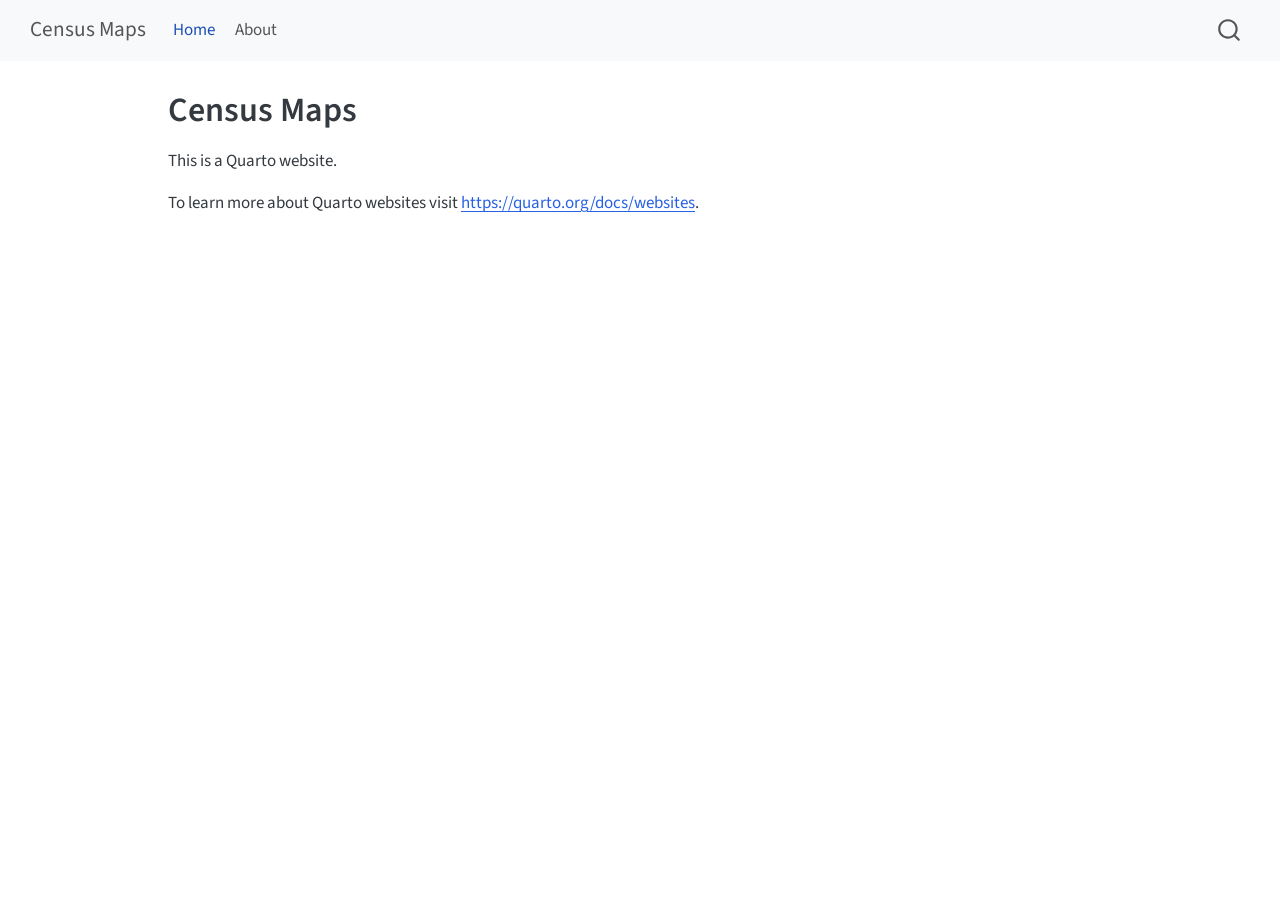
==== index.html @ ffab7e6b "Built site for gh-pages" ====
<!DOCTYPE html>
<html xmlns="http://www.w3.org/1999/xhtml" lang="en" xml:lang="en"><head>

<meta charset="utf-8">
<meta name="generator" content="quarto-1.10.19">

<meta name="viewport" content="width=device-width, initial-scale=1.0, user-scalable=yes">


<title>Census Maps</title>
<style>
/* Default styles provided by pandoc.
** See https://pandoc.org/MANUAL.html#variables-for-html for config info.
*/
span.smallcaps{font-variant: small-caps;}
div.columns{display: flex; gap: 1.5em;}
div.column{flex: auto;}
@media screen {
div.columns{gap: min(4vw, 1.5em);}
div.column{overflow-x: auto;}
}
div.hanging-indent{margin-left: 1.5em; text-indent: -1.5em;}
ul.task-list{list-style: none;}
ul.task-list li input[type="checkbox"] {
  width: 0.8em;
  margin: 0 0.8em 0.2em -1em; /* quarto-specific, see https://github.com/quarto-dev/quarto-cli/issues/4556 */ 
  vertical-align: middle;
}
</style>


<script src="site_libs/quarto-nav/quarto-nav.js"></script>
<script src="site_libs/quarto-nav/headroom.min.js"></script>
<script src="site_libs/clipboard/clipboard.min.js"></script>
<script src="site_libs/quarto-search/autocomplete.umd.js"></script>
<script src="site_libs/quarto-search/fuse.min.js"></script>
<script src="site_libs/quarto-search/quarto-search.js"></script>
<meta name="quarto:offset" content="./">
<script src="site_libs/quarto-html/quarto.js" type="module"></script>
<script src="site_libs/quarto-html/tabsets/tabsets.js" type="module"></script>
<script src="site_libs/quarto-html/popper.min.js"></script>
<script src="site_libs/quarto-html/tippy.umd.min.js"></script>
<script src="site_libs/quarto-html/anchor.min.js"></script>
<link href="site_libs/quarto-html/tippy.css" rel="stylesheet">
<link href="site_libs/quarto-html/quarto-syntax-highlighting-bf27225e3a48a9273f3daa8f8e829971.css" rel="stylesheet" id="quarto-text-highlighting-styles">
<script src="site_libs/bootstrap/bootstrap.min.js"></script>
<link href="site_libs/bootstrap/bootstrap-icons.css" rel="stylesheet">
<link href="site_libs/bootstrap/bootstrap-22ddd0bc8811bb05b22c9f1af5ad3da3.min.css" rel="stylesheet" append-hash="true" id="quarto-bootstrap" data-mode="light">
<script id="quarto-search-options" type="application/json">{
  "location": "navbar",
  "copy-button": false,
  "collapse-after": 3,
  "panel-placement": "end",
  "type": "overlay",
  "limit": 50,
  "keyboard-shortcut": [
    "f",
    "/",
    "s"
  ],
  "show-item-context": false,
  "language": {
    "search-no-results-text": "No results",
    "search-matching-documents-text": "matching documents",
    "search-copy-link-title": "Copy link to search",
    "search-hide-matches-text": "Hide additional matches",
    "search-more-match-text": "more match in this document",
    "search-more-matches-text": "more matches in this document",
    "search-clear-button-title": "Clear",
    "search-text-placeholder": "",
    "search-detached-cancel-button-title": "Cancel",
    "search-submit-button-title": "Submit",
    "search-label": "Search"
  }
}</script>


<link rel="stylesheet" href="styles.css">
</head>

<body class="nav-fixed quarto-light">

<div id="quarto-search-results"></div>
  <header id="quarto-header" class="headroom fixed-top">
    <nav class="navbar navbar-expand-lg " data-bs-theme="dark">
      <div class="navbar-container container-fluid">
      <div class="navbar-brand-container mx-auto">
    <a class="navbar-brand" href="./index.html">
    <span class="navbar-title">Census Maps</span>
    </a>
  </div>
            <div id="quarto-search" class="" title="Search"></div>
          <button class="navbar-toggler" type="button" data-bs-toggle="collapse" data-bs-target="#navbarCollapse" aria-controls="navbarCollapse" role="menu" aria-expanded="false" aria-label="Toggle navigation" onclick="if (window.quartoToggleHeadroom) { window.quartoToggleHeadroom(); }">
  <span class="navbar-toggler-icon"></span>
</button>
          <div class="collapse navbar-collapse" id="navbarCollapse">
            <ul class="navbar-nav navbar-nav-scroll me-auto">
  <li class="nav-item">
    <a class="nav-link active" href="./index.html" aria-current="page"> 
<span class="menu-text">Home</span></a>
  </li>  
  <li class="nav-item">
    <a class="nav-link" href="./about.html"> 
<span class="menu-text">About</span></a>
  </li>  
</ul>
          </div> <!-- /navcollapse -->
            <div class="quarto-navbar-tools">
</div>
      </div> <!-- /container-fluid -->
    </nav>
</header>
<!-- content -->
<div id="quarto-content" class="quarto-container page-columns page-rows-contents page-layout-article page-navbar">
<!-- sidebar -->
<!-- margin-sidebar -->
    <div id="quarto-margin-sidebar" class="sidebar margin-sidebar zindex-bottom">
        
    </div>
<!-- main -->
<main class="content" id="quarto-document-content">

<header id="title-block-header" class="quarto-title-block default">
<div class="quarto-title">
<h1 class="title">Census Maps</h1>
</div>



<div class="quarto-title-meta">

    
  
    
  </div>
  


</header>


<p>This is a Quarto website.</p>
<p>To learn more about Quarto websites visit <a href="https://quarto.org/docs/websites" class="uri">https://quarto.org/docs/websites</a>.</p>



</main> <!-- /main -->
<script id="quarto-html-after-body" type="application/javascript">
  window.document.addEventListener("DOMContentLoaded", function (event) {
    const icon = "";
    const anchorJS = new window.AnchorJS();
    anchorJS.options = {
      placement: 'right',
      icon: icon
    };
    anchorJS.add('.anchored');
    const isCodeAnnotation = (el) => {
      for (const clz of el.classList) {
        if (clz.startsWith('code-annotation-')) {                     
          return true;
        }
      }
      return false;
    }
    const onCopySuccess = function(e) {
      // button target
      const button = e.trigger;
      // don't keep focus
      button.blur();
      // flash "checked"
      button.classList.add('code-copy-button-checked');
      var currentTitle = button.getAttribute("title");
      button.setAttribute("title", "Copied!");
      let tooltip;
      if (window.bootstrap) {
        button.setAttribute("data-bs-toggle", "tooltip");
        button.setAttribute("data-bs-placement", "left");
        button.setAttribute("data-bs-title", "Copied!");
        tooltip = new bootstrap.Tooltip(button, 
          { trigger: "manual", 
            customClass: "code-copy-button-tooltip",
            offset: [0, -8]});
        tooltip.show();    
      }
      setTimeout(function() {
        if (tooltip) {
          tooltip.hide();
          button.removeAttribute("data-bs-title");
          button.removeAttribute("data-bs-toggle");
          button.removeAttribute("data-bs-placement");
        }
        button.setAttribute("title", currentTitle);
        button.classList.remove('code-copy-button-checked');
      }, 1000);
      // clear code selection
      e.clearSelection();
    }
    const getTextToCopy = function(trigger) {
      const outerScaffold = trigger.parentElement.cloneNode(true);
      const codeEl = outerScaffold.querySelector('code');
      for (const childEl of codeEl.children) {
        if (isCodeAnnotation(childEl)) {
          childEl.remove();
        }
      }
      return codeEl.innerText;
    }
    const clipboard = new window.ClipboardJS('.code-copy-button:not([data-in-quarto-modal])', {
      text: getTextToCopy
    });
    clipboard.on('success', onCopySuccess);
    if (window.document.getElementById('quarto-embedded-source-code-modal')) {
      const clipboardModal = new window.ClipboardJS('.code-copy-button[data-in-quarto-modal]', {
        text: getTextToCopy,
        container: window.document.getElementById('quarto-embedded-source-code-modal')
      });
      clipboardModal.on('success', onCopySuccess);
    }
      var localhostRegex = new RegExp(/^(?:http|https):\/\/localhost\:?[0-9]*\//);
      var mailtoRegex = new RegExp(/^mailto:/);
        var filterRegex = new RegExp('/' + window.location.host + '/');
      var isInternal = (href) => {
          return filterRegex.test(href) || localhostRegex.test(href) || mailtoRegex.test(href);
      }
      // Inspect non-navigation links and adorn them if external
     var links = window.document.querySelectorAll('a[href]:not(.nav-link):not(.navbar-brand):not(.toc-action):not(.sidebar-link):not(.sidebar-item-toggle):not(.pagination-link):not(.no-external):not([aria-hidden]):not(.dropdown-item):not(.quarto-navigation-tool):not(.about-link)');
      for (var i=0; i<links.length; i++) {
        const link = links[i];
        if (!isInternal(link.href)) {
          // undo the damage that might have been done by quarto-nav.js in the case of
          // links that we want to consider external
          if (link.dataset.originalHref !== undefined) {
            link.href = link.dataset.originalHref;
          }
        }
      }
    function tippyHover(el, contentFn, onTriggerFn, onUntriggerFn) {
      const config = {
        allowHTML: true,
        maxWidth: 500,
        delay: 100,
        arrow: false,
        appendTo: function(el) {
            return el.parentElement;
        },
        interactive: true,
        interactiveBorder: 10,
        theme: 'quarto',
        placement: 'bottom-start',
      };
      if (contentFn) {
        config.content = contentFn;
      }
      if (onTriggerFn) {
        config.onTrigger = onTriggerFn;
      }
      if (onUntriggerFn) {
        config.onUntrigger = onUntriggerFn;
      }
      window.tippy(el, config); 
    }
    const noterefs = window.document.querySelectorAll('a[role="doc-noteref"]');
    for (var i=0; i<noterefs.length; i++) {
      const ref = noterefs[i];
      tippyHover(ref, function() {
        // use id or data attribute instead here
        let href = ref.getAttribute('data-footnote-href') || ref.getAttribute('href');
        try { href = new URL(href).hash; } catch {}
        const id = href.replace(/^#\/?/, "");
        const note = window.document.getElementById(id);
        if (note) {
          return note.innerHTML;
        } else {
          return "";
        }
      });
    }
    const xrefs = window.document.querySelectorAll('a.quarto-xref');
    const processXRef = (id, note) => {
      // Strip column container classes
      const stripColumnClz = (el) => {
        el.classList.remove("page-full", "page-columns");
        if (el.children) {
          for (const child of el.children) {
            stripColumnClz(child);
          }
        }
      }
      stripColumnClz(note)
      if (id === null || id.startsWith('sec-')) {
        // Special case sections, only their first couple elements
        const container = document.createElement("div");
        if (note.children && note.children.length > 2) {
          container.appendChild(note.children[0].cloneNode(true));
          for (let i = 1; i < note.children.length; i++) {
            const child = note.children[i];
            if (child.tagName === "P" && child.innerText === "") {
              continue;
            } else {
              container.appendChild(child.cloneNode(true));
              break;
            }
          }
          if (window.Quarto?.typesetMath) {
            window.Quarto.typesetMath(container);
          }
          return container.innerHTML
        } else {
          if (window.Quarto?.typesetMath) {
            window.Quarto.typesetMath(note);
          }
          return note.innerHTML;
        }
      } else {
        // Remove any anchor links if they are present
        const anchorLink = note.querySelector('a.anchorjs-link');
        if (anchorLink) {
          anchorLink.remove();
        }
        if (window.Quarto?.typesetMath) {
          window.Quarto.typesetMath(note);
        }
        if (note.classList.contains("callout")) {
          return note.outerHTML;
        } else {
          return note.innerHTML;
        }
      }
    }
    for (var i=0; i<xrefs.length; i++) {
      const xref = xrefs[i];
      tippyHover(xref, undefined, function(instance) {
        instance.disable();
        let url = xref.getAttribute('href');
        let hash = undefined; 
        if (url.startsWith('#')) {
          hash = url;
        } else {
          try { hash = new URL(url).hash; } catch {}
        }
        if (hash) {
          const id = hash.replace(/^#\/?/, "");
          const note = window.document.getElementById(id);
          if (note !== null) {
            try {
              const html = processXRef(id, note.cloneNode(true));
              instance.setContent(html);
            } finally {
              instance.enable();
              instance.show();
            }
          } else {
            // See if we can fetch this
            fetch(url.split('#')[0])
            .then(res => res.text())
            .then(html => {
              const parser = new DOMParser();
              const htmlDoc = parser.parseFromString(html, "text/html");
              const note = htmlDoc.getElementById(id);
              if (note !== null) {
                const html = processXRef(id, note);
                instance.setContent(html);
              } 
            }).finally(() => {
              instance.enable();
              instance.show();
            });
          }
        } else {
          // See if we can fetch a full url (with no hash to target)
          // This is a special case and we should probably do some content thinning / targeting
          fetch(url)
          .then(res => res.text())
          .then(html => {
            const parser = new DOMParser();
            const htmlDoc = parser.parseFromString(html, "text/html");
            const note = htmlDoc.querySelector('main.content');
            if (note !== null) {
              // This should only happen for chapter cross references
              // (since there is no id in the URL)
              // remove the first header
              if (note.children.length > 0 && note.children[0].tagName === "HEADER") {
                note.children[0].remove();
              }
              const html = processXRef(null, note);
              instance.setContent(html);
            } 
          }).finally(() => {
            instance.enable();
            instance.show();
          });
        }
      }, function(instance) {
      });
    }
        let selectedAnnoteEl;
        const selectorForAnnotation = ( cell, annotation) => {
          let cellAttr = 'data-code-cell="' + cell + '"';
          let lineAttr = 'data-code-annotation="' +  annotation + '"';
          const selector = 'span[' + cellAttr + '][' + lineAttr + ']';
          return selector;
        }
        const selectCodeLines = (annoteEl) => {
          const doc = window.document;
          const targetCell = annoteEl.getAttribute("data-target-cell");
          const targetAnnotation = annoteEl.getAttribute("data-target-annotation");
          const annoteSpan = window.document.querySelector(selectorForAnnotation(targetCell, targetAnnotation));
          const lines = annoteSpan.getAttribute("data-code-lines").split(",");
          const lineIds = lines.map((line) => {
            return targetCell + "-" + line;
          })
          let top = null;
          let height = null;
          let parent = null;
          if (lineIds.length > 0) {
              //compute the position of the single el (top and bottom and make a div)
              const el = window.document.getElementById(lineIds[0]);
              top = el.offsetTop;
              height = el.offsetHeight;
              parent = el.parentElement.parentElement;
            if (lineIds.length > 1) {
              const lastEl = window.document.getElementById(lineIds[lineIds.length - 1]);
              const bottom = lastEl.offsetTop + lastEl.offsetHeight;
              height = bottom - top;
            }
            if (top !== null && height !== null && parent !== null) {
              // cook up a div (if necessary) and position it 
              let div = window.document.getElementById("code-annotation-line-highlight");
              if (div === null) {
                div = window.document.createElement("div");
                div.setAttribute("id", "code-annotation-line-highlight");
                div.style.position = 'absolute';
                parent.appendChild(div);
              }
              div.style.top = top - 2 + "px";
              div.style.height = height + 4 + "px";
              div.style.left = 0;
              let gutterDiv = window.document.getElementById("code-annotation-line-highlight-gutter");
              if (gutterDiv === null) {
                gutterDiv = window.document.createElement("div");
                gutterDiv.setAttribute("id", "code-annotation-line-highlight-gutter");
                gutterDiv.style.position = 'absolute';
                const codeCell = window.document.getElementById(targetCell);
                const gutter = codeCell.querySelector('.code-annotation-gutter');
                gutter.appendChild(gutterDiv);
              }
              gutterDiv.style.top = top - 2 + "px";
              gutterDiv.style.height = height + 4 + "px";
            }
            selectedAnnoteEl = annoteEl;
          }
        };
        const unselectCodeLines = () => {
          const elementsIds = ["code-annotation-line-highlight", "code-annotation-line-highlight-gutter"];
          elementsIds.forEach((elId) => {
            const div = window.document.getElementById(elId);
            if (div) {
              div.remove();
            }
          });
          selectedAnnoteEl = undefined;
        };
          // Handle positioning of the toggle
      window.addEventListener(
        "resize",
        throttle(() => {
          elRect = undefined;
          if (selectedAnnoteEl) {
            selectCodeLines(selectedAnnoteEl);
          }
        }, 10)
      );
      function throttle(fn, ms) {
      let throttle = false;
      let timer;
        return (...args) => {
          if(!throttle) { // first call gets through
              fn.apply(this, args);
              throttle = true;
          } else { // all the others get throttled
              if(timer) clearTimeout(timer); // cancel #2
              timer = setTimeout(() => {
                fn.apply(this, args);
                timer = throttle = false;
              }, ms);
          }
        };
      }
        // Attach click handler to the DT
        const annoteDls = window.document.querySelectorAll('dt[data-target-cell]');
        for (const annoteDlNode of annoteDls) {
          annoteDlNode.addEventListener('click', (event) => {
            const clickedEl = event.target;
            if (clickedEl !== selectedAnnoteEl) {
              unselectCodeLines();
              const activeEl = window.document.querySelector('dt[data-target-cell].code-annotation-active');
              if (activeEl) {
                activeEl.classList.remove('code-annotation-active');
              }
              selectCodeLines(clickedEl);
              clickedEl.classList.add('code-annotation-active');
            } else {
              // Unselect the line
              unselectCodeLines();
              clickedEl.classList.remove('code-annotation-active');
            }
          });
        }
    const findCites = (el) => {
      const parentEl = el.parentElement;
      if (parentEl) {
        const cites = parentEl.dataset.cites;
        if (cites) {
          return {
            el,
            cites: cites.split(' ')
          };
        } else {
          return findCites(el.parentElement)
        }
      } else {
        return undefined;
      }
    };
    var bibliorefs = window.document.querySelectorAll('a[role="doc-biblioref"]');
    for (var i=0; i<bibliorefs.length; i++) {
      const ref = bibliorefs[i];
      const citeInfo = findCites(ref);
      if (citeInfo) {
        tippyHover(citeInfo.el, function() {
          var popup = window.document.createElement('div');
          citeInfo.cites.forEach(function(cite) {
            var citeDiv = window.document.createElement('div');
            citeDiv.classList.add('hanging-indent');
            citeDiv.classList.add('csl-entry');
            var biblioDiv = window.document.getElementById('ref-' + cite);
            if (biblioDiv) {
              citeDiv.innerHTML = biblioDiv.innerHTML;
            }
            popup.appendChild(citeDiv);
          });
          return popup.innerHTML;
        });
      }
    }
  });
  </script>
</div> <!-- /content -->




</body></html>
---- site_libs/quarto-html/tippy.css ----
.tippy-box[data-animation=fade][data-state=hidden]{opacity:0}[data-tippy-root]{max-width:calc(100vw - 10px)}.tippy-box{position:relative;background-color:#333;color:#fff;border-radius:4px;font-size:14px;line-height:1.4;white-space:normal;outline:0;transition-property:transform,visibility,opacity}.tippy-box[data-placement^=top]>.tippy-arrow{bottom:0}.tippy-box[data-placement^=top]>.tippy-arrow:before{bottom:-7px;left:0;border-width:8px 8px 0;border-top-color:initial;transform-origin:center top}.tippy-box[data-placement^=bottom]>.tippy-arrow{top:0}.tippy-box[data-placement^=bottom]>.tippy-arrow:before{top:-7px;left:0;border-width:0 8px 8px;border-bottom-color:initial;transform-origin:center bottom}.tippy-box[data-placement^=left]>.tippy-arrow{right:0}.tippy-box[data-placement^=left]>.tippy-arrow:before{border-width:8px 0 8px 8px;border-left-color:initial;right:-7px;transform-origin:center left}.tippy-box[data-placement^=right]>.tippy-arrow{left:0}.tippy-box[data-placement^=right]>.tippy-arrow:before{left:-7px;border-width:8px 8px 8px 0;border-right-color:initial;transform-origin:center right}.tippy-box[data-inertia][data-state=visible]{transition-timing-function:cubic-bezier(.54,1.5,.38,1.11)}.tippy-arrow{width:16px;height:16px;color:#333}.tippy-arrow:before{content:"";position:absolute;border-color:transparent;border-style:solid}.tippy-content{position:relative;padding:5px 9px;z-index:1}
---- site_libs/quarto-html/quarto-syntax-highlighting-bf27225e3a48a9273f3daa8f8e829971.css ----
/* quarto syntax highlight colors */
:root {
  --quarto-hl-ot-color: #003B4F;
  --quarto-hl-at-color: #657422;
  --quarto-hl-ss-color: #20794D;
  --quarto-hl-an-color: #5E5E5E;
  --quarto-hl-fu-color: #4758AB;
  --quarto-hl-st-color: #20794D;
  --quarto-hl-cf-color: #003B4F;
  --quarto-hl-op-color: #5E5E5E;
  --quarto-hl-er-color: #AD0000;
  --quarto-hl-bn-color: #AD0000;
  --quarto-hl-al-color: #AD0000;
  --quarto-hl-va-color: #111111;
  --quarto-hl-bu-color: inherit;
  --quarto-hl-ex-color: inherit;
  --quarto-hl-pp-color: #AD0000;
  --quarto-hl-in-color: #5E5E5E;
  --quarto-hl-vs-color: #20794D;
  --quarto-hl-wa-color: #5E5E5E;
  --quarto-hl-do-color: #5E5E5E;
  --quarto-hl-im-color: #00769E;
  --quarto-hl-ch-color: #20794D;
  --quarto-hl-dt-color: #AD0000;
  --quarto-hl-fl-color: #AD0000;
  --quarto-hl-co-color: #5E5E5E;
  --quarto-hl-cv-color: #5E5E5E;
  --quarto-hl-cn-color: #8f5902;
  --quarto-hl-sc-color: #5E5E5E;
  --quarto-hl-dv-color: #AD0000;
  --quarto-hl-kw-color: #003B4F;
}

/* other quarto variables */
:root {
  --quarto-font-monospace: SFMono-Regular, Menlo, Monaco, Consolas, "Liberation Mono", "Courier New", monospace;
}

/* syntax highlight based on Pandoc's rules */
pre > code.sourceCode > span {
  color: #003B4F;
}

code.sourceCode > span {
  color: #003B4F;
}

div.sourceCode,
div.sourceCode pre.sourceCode {
  color: #003B4F;
}

/* Normal */
code span {
  color: #003B4F;
}

/* Alert */
code span.al {
  color: #AD0000;
  font-style: inherit;
}

/* Annotation */
code span.an {
  color: #5E5E5E;
  font-style: inherit;
}

/* Attribute */
code span.at {
  color: #657422;
  font-style: inherit;
}

/* BaseN */
code span.bn {
  color: #AD0000;
  font-style: inherit;
}

/* BuiltIn */
code span.bu {
  font-style: inherit;
}

/* ControlFlow */
code span.cf {
  color: #003B4F;
  font-weight: bold;
  font-style: inherit;
}

/* Char */
code span.ch {
  color: #20794D;
  font-style: inherit;
}

/* Constant */
code span.cn {
  color: #8f5902;
  font-style: inherit;
}

/* Comment */
code span.co {
  color: #5E5E5E;
  font-style: inherit;
}

/* CommentVar */
code span.cv {
  color: #5E5E5E;
  font-style: italic;
}

/* Documentation */
code span.do {
  color: #5E5E5E;
  font-style: italic;
}

/* DataType */
code span.dt {
  color: #AD0000;
  font-style: inherit;
}

/* DecVal */
code span.dv {
  color: #AD0000;
  font-style: inherit;
}

/* Error */
code span.er {
  color: #AD0000;
  font-style: inherit;
}

/* Extension */
code span.ex {
  font-style: inherit;
}

/* Float */
code span.fl {
  color: #AD0000;
  font-style: inherit;
}

/* Function */
code span.fu {
  color: #4758AB;
  font-style: inherit;
}

/* Import */
code span.im {
  color: #00769E;
  font-style: inherit;
}

/* Information */
code span.in {
  color: #5E5E5E;
  font-style: inherit;
}

/* Keyword */
code span.kw {
  color: #003B4F;
  font-weight: bold;
  font-style: inherit;
}

/* Operator */
code span.op {
  color: #5E5E5E;
  font-style: inherit;
}

/* Other */
code span.ot {
  color: #003B4F;
  font-style: inherit;
}

/* Preprocessor */
code span.pp {
  color: #AD0000;
  font-style: inherit;
}

/* SpecialChar */
code span.sc {
  color: #5E5E5E;
  font-style: inherit;
}

/* SpecialString */
code span.ss {
  color: #20794D;
  font-style: inherit;
}

/* String */
code span.st {
  color: #20794D;
  font-style: inherit;
}

/* Variable */
code span.va {
  color: #111111;
  font-style: inherit;
}

/* VerbatimString */
code span.vs {
  color: #20794D;
  font-style: inherit;
}

/* Warning */
code span.wa {
  color: #5E5E5E;
  font-style: italic;
}

.prevent-inlining {
  content: "</";
}

/*# sourceMappingURL=8be38f48d34c45af72792cbd699585e7.css.map */
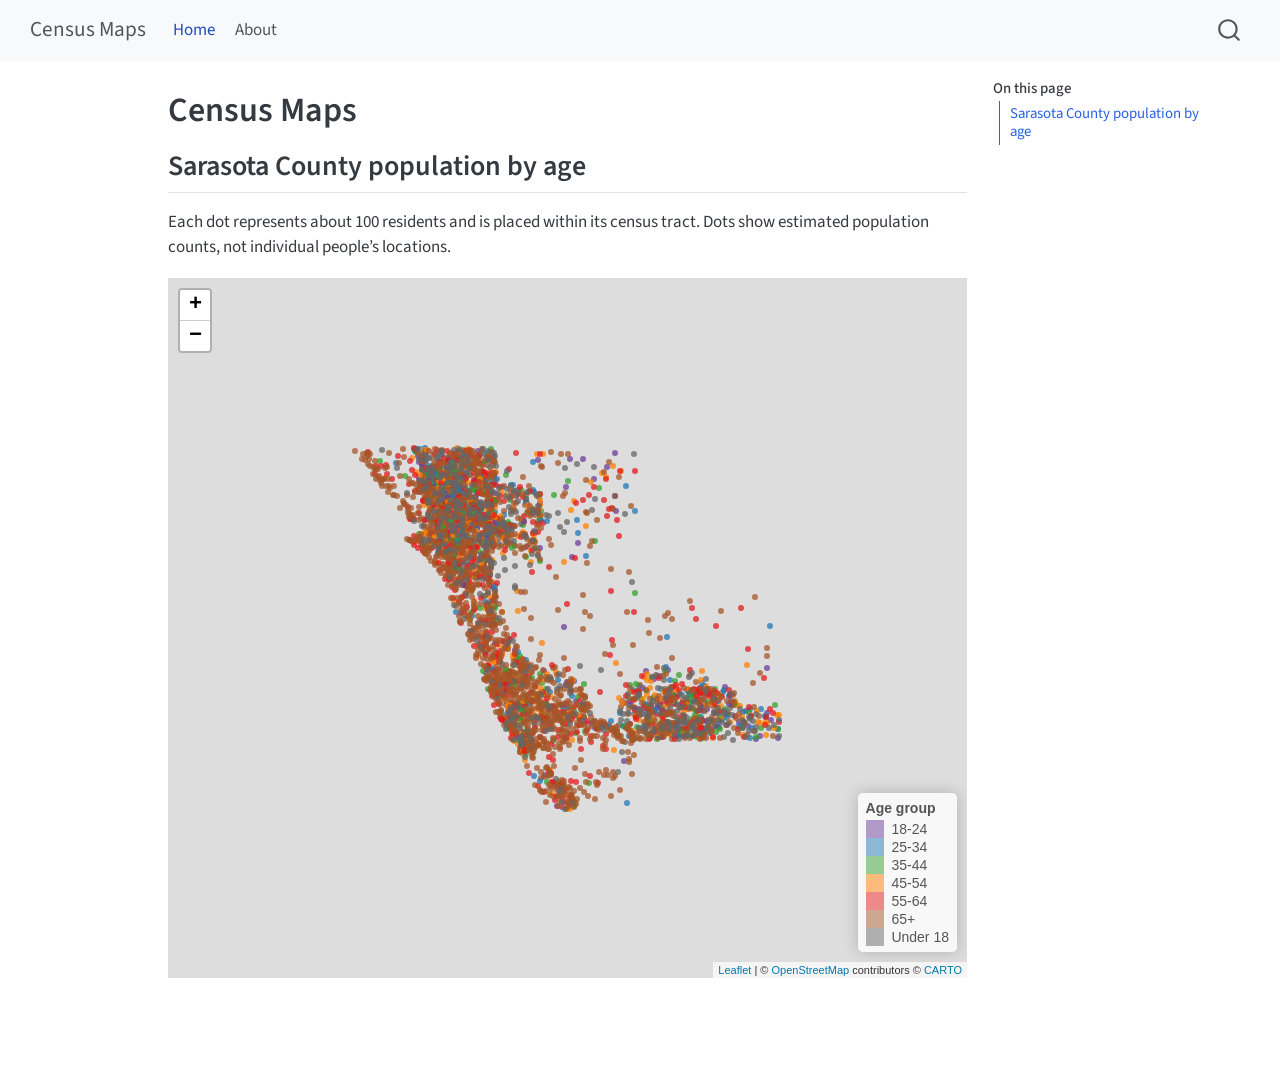
==== commit 7711b150: "Built site for gh-pages" ====
--- a/index.html
+++ b/index.html
@@ -114,8 +114,14 @@
 <div id="quarto-content" class="quarto-container page-columns page-rows-contents page-layout-article page-navbar">
 <!-- sidebar -->
 <!-- margin-sidebar -->
-    <div id="quarto-margin-sidebar" class="sidebar margin-sidebar zindex-bottom">
-        
+    <div id="quarto-margin-sidebar" class="sidebar margin-sidebar">
+        <nav id="TOC" role="doc-toc" class="toc-active">
+    <h2 id="toc-title">On this page</h2>
+   
+  <ul>
+  <li><a href="#sarasota-county-population-by-age" id="toc-sarasota-county-population-by-age" class="nav-link active" data-scroll-target="#sarasota-county-population-by-age">Sarasota County population by age</a></li>
+  </ul>
+</nav>
     </div>
 <!-- main -->
 <main class="content" id="quarto-document-content">
@@ -139,10 +145,14 @@
 </header>
 
 
-<p>This is a Quarto website.</p>
-<p>To learn more about Quarto websites visit <a href="https://quarto.org/docs/websites" class="uri">https://quarto.org/docs/websites</a>.</p>
-
-
+<section id="sarasota-county-population-by-age" class="level2">
+<h2 class="anchored" data-anchor-id="sarasota-county-population-by-age">Sarasota County population by age</h2>
+<p>Each dot represents about 100 residents and is placed within its census tract. Dots show estimated population counts, not individual people’s locations.</p>
+<iframe src="sarasota_age_map.html" title="Sarasota County population by age group" width="100%" height="700" style="border: 0;">
+</iframe>
+
+
+</section>
 
 </main> <!-- /main -->
 <script id="quarto-html-after-body" type="application/javascript">
@@ -218,7 +228,7 @@
     }
       var localhostRegex = new RegExp(/^(?:http|https):\/\/localhost\:?[0-9]*\//);
       var mailtoRegex = new RegExp(/^mailto:/);
-        var filterRegex = new RegExp('/' + window.location.host + '/');
+        var filterRegex = new RegExp("https:\/\/mayaht-0708\.github\.io\/census-mapping\/");
       var isInternal = (href) => {
           return filterRegex.test(href) || localhostRegex.test(href) || mailtoRegex.test(href);
       }
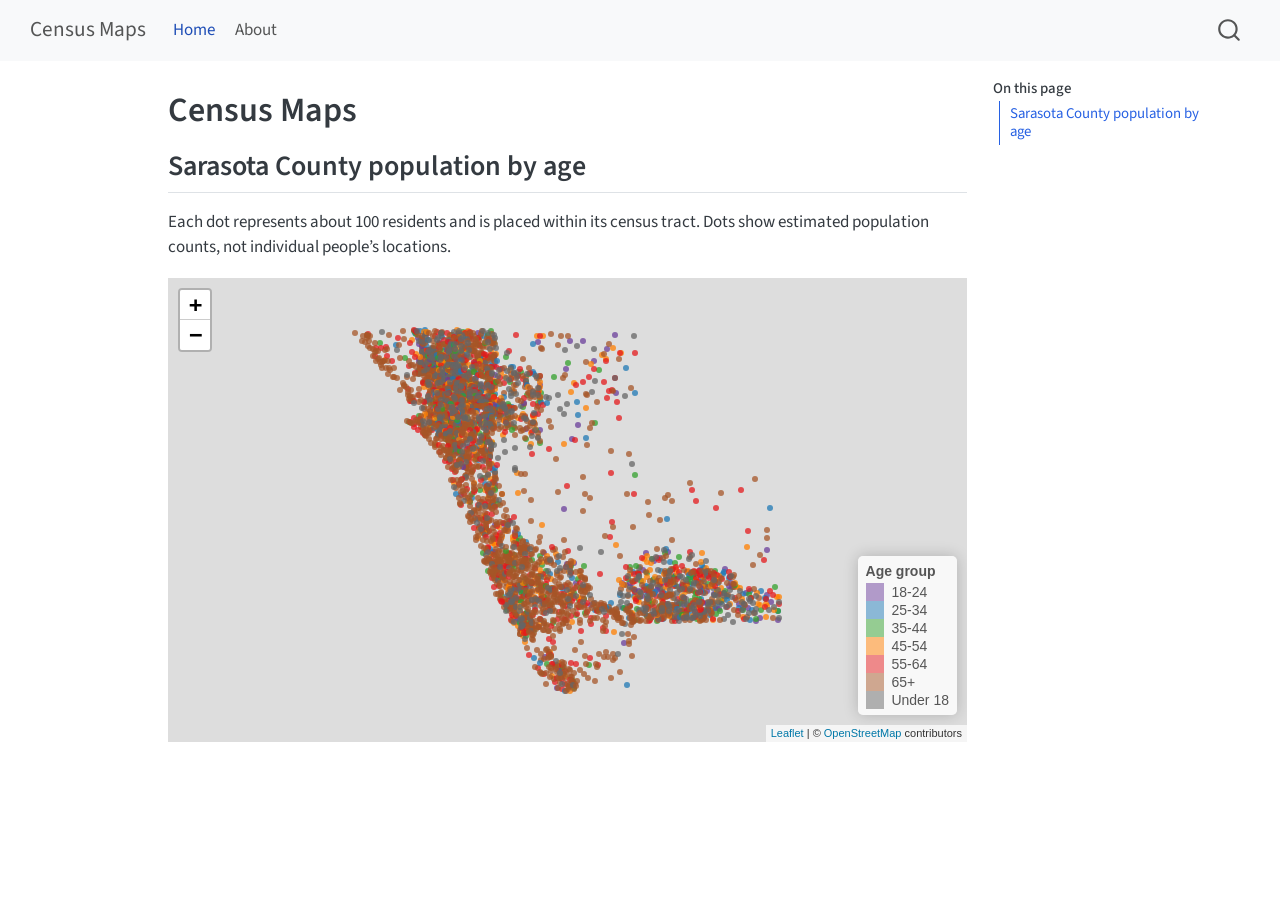
==== commit b4962580: "Built site for gh-pages" ====
--- a/index.html
+++ b/index.html
@@ -73,6 +73,16 @@
     "search-label": "Search"
   }
 }</script>
+<link href="site_libs/htmltools-fill-0.5.9/fill.css" rel="stylesheet">
+<script src="site_libs/htmlwidgets-1.6.4/htmlwidgets.js"></script>
+<script src="site_libs/jquery-3.6.0/jquery-3.6.0.min.js"></script>
+<link href="site_libs/leaflet-1.3.1/leaflet.css" rel="stylesheet">
+<script src="site_libs/leaflet-1.3.1/leaflet.js"></script>
+<link href="site_libs/leafletfix-1.0.0/leafletfix.css" rel="stylesheet">
+<script src="site_libs/proj4-2.6.2/proj4.min.js"></script>
+<script src="site_libs/Proj4Leaflet-1.0.1/proj4leaflet.js"></script>
+<link href="site_libs/rstudio_leaflet-1.3.1/rstudio_leaflet.css" rel="stylesheet">
+<script src="site_libs/leaflet-binding-2.2.3/leaflet.js"></script>
 
 
 <link rel="stylesheet" href="styles.css">
@@ -148,8 +158,12 @@
 <section id="sarasota-county-population-by-age" class="level2">
 <h2 class="anchored" data-anchor-id="sarasota-county-population-by-age">Sarasota County population by age</h2>
 <p>Each dot represents about 100 residents and is placed within its census tract. Dots show estimated population counts, not individual people’s locations.</p>
-<iframe src="sarasota_age_map.html" title="Sarasota County population by age group" width="100%" height="700" style="border: 0;">
-</iframe>
+<div class="cell">
+<div class="cell-output-display">
+<div class="leaflet html-widget html-fill-item" id="htmlwidget-8c926ff15f11c5882b91" style="width:100%;height:464px;"></div>
+<script type="application/json" data-for="htmlwidget-8c926ff15f11c5882b91">{"x":{"options":{"crs":{"crsClass":"L.CRS.EPSG3857","code":null,"proj4def":null,"projectedBounds":null,"options":{}}},"calls":[{"method":"addTiles","args":["https://tile.openstreetmap.org/{z}/{x}/{y}.png",null,null,{"minZoom":0,"maxZoom":18,"tileSize":256,"subdomains":"abc","errorTileUrl":"","tms":false,"noWrap":false,"zoomOffset":0,"zoomReverse":false,"opacity":1,"zIndex":1,"detectRetina":false,"attribution":"&copy; <a href='https://www.openstreetmap.org/copyright'>OpenStreetMap<\/a> contributors"}]},{"method":"addCircleMarkers","args":[[27.33569413057028,27.34012148228073,27.33149445872735,27.33313873280494,27.34079212780869,27.33748659052252,27.32946850516469,27.32964628544287,27.331143683488,27.33589245441604,27.33193363512224,27.34370021359109,27.33537263525429,27.34250659319476,27.32898532168822,27.32846885461342,27.33420109639139,27.33199069822877,27.34292951809657,27.34277090265386,27.33102091974472,27.33415914875841,27.33888372006284,27.33363102464494,27.32882176613297,27.33005120719469,27.33957683472343,27.3334307247427,27.33038719217742,27.32848291075148,27.33258880354559,27.34097035527671,27.32940718189445,27.3395619669446,27.33295151709282,27.33266231623154,27.32937836169133,27.33890758994261,27.34435073519596,27.33540645874836,27.33280831946712,27.33479243007876,27.33029256247739,27.33649502468414,27.34330504500002,27.33934729148519,27.33814723804118,27.33876122251889,27.33626571061623,27.33949025027283,27.34217656502597,27.33629789427902,27.33844587504698,27.33980982586305,27.34360073998783,27.34043462550641,27.34331020846859,27.33737623971799,27.34181107497185,27.33669515685282,27.3362626788033,27.3413667093279,27.34178061352988,27.33786096625058,27.33838852077603,27.34302240402419,27.34424101090995,27.33703166225321,27.34200949032062,27.34152700254265,27.33821244080103,27.33921588601025,27.34008077124735,27.34176033859726,27.34413635282683,27.34078284287808,27.33863035331874,27.3399922563287,27.33672858217179,27.33823743613969,27.33599909678025,27.33570320658192,27.3409997867589,27.33734789204223,27.33318662029611,27.32757749858359,27.32457952673753,27.33045180751331,27.33478319374045,27.3251966242994,27.32638067622333,27.33370560513281,27.33327350956835,27.3300431260184,27.32523286871506,27.33217585236241,27.36212657134193,27.358775175778,27.34788920274991,27.35559042929977,27.35317713804688,27.34574173227499,27.35261224232821,27.34970340683698,27.35258830854659,27.34787231517183,27.34728659316006,27.34949109965675,27.35290115544802,27.36681932329984,27.34974620672865,27.35859242352671,27.34751578299328,27.34817142116404,27.34772392426482,27.3489615460263,27.3514167788509,27.36208306878425,27.34916739975242,27.35143298915681,27.36656297180464,27.3609602116707,27.34681842470583,27.35000856744134,27.35048160530396,27.34663614300735,27.35188934208899,27.35868639610588,27.35130747708483,27.34793043026662,27.36407332585421,27.35722876947726,27.35203978664071,27.36709972415764,27.34976560990283,27.35833698370329,27.34676976219049,27.34829384196593,27.35067262496581,27.34954397533324,27.3601600081465,27.35092083878967,27.34649465877894,27.36311439297865,27.36160015139307,27.34924270265093,27.34929609297787,27.35406169079857,27.36244750423302,27.36470700717547,27.36398162969052,27.35750207959127,27.35773845714852,27.35764478015735,27.35732982984542,27.35918882712123,27.35317548076029,27.36446434183319,27.35675770833772,27.35761861796736,27.35687417593058,27.35674601599004,27.36638875859288,27.36461572602854,27.36030035694091,27.35344947733513,27.36500443020885,27.36434682017916,27.35794694739285,27.3571604931146,27.36379585324872,27.35521952726201,27.3620210961984,27.36205023433754,27.35814022426334,27.36554950223055,27.3564335849548,27.36695063874166,27.36095822552057,27.3667939502127,27.35351266194,27.36547348573665,27.35991420872788,27.35732051789547,27.36574237612557,27.35581605307968,27.36247814763106,27.36422815643979,27.3543442928173,27.3321890999809,27.33053310547265,27.35218804994381,27.35018593840483,27.3493688877946,27.34737785532154,27.33848474418454,27.33809861364947,27.33688705456461,27.35133515467374,27.34685116344709,27.34828869204743,27.33939331652098,27.34322845656449,27.34780816136019,27.34687696897465,27.35046304243717,27.34059738094168,27.34270434624951,27.34649448673531,27.34909510858821,27.35027541884745,27.33267323273358,27.34590806810761,27.33534546014013,27.33177083804348,27.34172639541556,27.33193492937782,27.33638139957039,27.33937709848425,27.33459937380035,27.33385555073035,27.34072436221749,27.33574340366405,27.33097525115837,27.344239054879,27.34212603501585,27.33324107353787,27.33638413773746,27.35008922312638,27.34135398709125,27.34324165724283,27.34376504512478,27.34825721472971,27.34861007675728,27.35056069641187,27.34880931303856,27.33239881354028,27.33599491431269,27.33272670252715,27.32600204229862,27.33209275275346,27.3334731701112,27.33700986880876,27.33060565718341,27.33066185915247,27.33606700568187,27.32671998710726,27.33054367748323,27.33169211096409,27.32845218851531,27.32954231456648,27.33267496491312,27.33510512261049,27.32752306179488,27.33521162332319,27.33284266011739,27.33680731644292,27.33136347700459,27.33055349306795,27.3348893018828,27.32958870919762,27.33470600740728,27.33338595601385,27.33645300591916,27.33629280588314,27.33983280535945,27.33874578833737,27.33060707771719,27.33163947751511,27.33904143157501,27.3340767856179,27.33104386053447,27.34012626468051,27.33609163940932,27.33957414676226,27.3338541516395,27.33129576834134,27.33976522724254,27.33433229277293,27.3395363306693,27.33941327897769,27.33674124194738,27.34249976311791,27.33151905277466,27.34167936918637,27.3320634579665,27.33142469152112,27.33673882171977,27.33724019421185,27.33187825671694,27.35082216000097,27.34687589438701,27.33905638249599,27.35124705463766,27.34882800079277,27.33776080471533,27.34932162192366,27.35120468948211,27.3455420856256,27.35023008372958,27.34617631945727,27.34742727814333,27.34214140886926,27.35186553624322,27.34631828405256,27.34528404344628,27.34958933241489,27.35022232393037,27.34899150788352,27.34637130307917,27.35173779020165,27.34521440503009,27.35054746921755,27.35051416373919,27.34260016042544,27.34361545195265,27.34578080455021,27.35168748983715,27.35181647726522,27.35104488024832,27.34585353720979,27.34559915574841,27.34882795706148,27.34455614886995,27.34914840427231,27.34394453322321,27.34600006946505,27.34347176002029,27.3457838720991,27.34981492411016,27.3470103873687,27.34325266769478,27.34807699909213,27.33908999998582,27.34637322392083,27.33983214937223,27.35013359778084,27.319336268512,27.31980040941293,27.317818362304,27.32375427029448,27.32161792364665,27.322701755166,27.31849376329041,27.32256816355999,27.32127002626299,27.31716624377011,27.32355181451724,27.32263015730256,27.32486310523101,27.32140307417363,27.32114582608565,27.31555887713097,27.32861340701555,27.32345628903434,27.32363937841578,27.31956265190372,27.31970653371052,27.32591395838881,27.3166250027778,27.32586266467477,27.32350283046916,27.31741541890705,27.32728909219954,27.32485968730698,27.32473525864067,27.31949268564101,27.31594973693552,27.32248290682883,27.32726335758323,27.31658394408734,27.31707827814237,27.31731164875148,27.32628194382252,27.32661340399117,27.32455050653806,27.3184346101357,27.32618976479688,27.3241879462519,27.32926345997022,27.3294776687717,27.32515338168717,27.32758649251982,27.32173865596962,27.32929620660476,27.31938685580396,27.31831193523703,27.32394512986189,27.31723540169723,27.32376057059397,27.32338174804323,27.32781081335647,27.32151723153883,27.32961337440611,27.31871097397425,27.32145718691988,27.32474454601212,27.32102899441758,27.31851127002679,27.32570323541696,27.31973355967138,27.31764336870861,27.32157980176801,27.32138334974935,27.32363047298329,27.32621819094942,27.31743811401958,27.32127014187816,27.32565874062802,27.32431702098745,27.32376881848806,27.29918738734941,27.30207496408296,27.3006648030846,27.31076877660243,27.30697495750651,27.31538976793943,27.30132418283997,27.30013165393173,27.3123973147922,27.30514689288694,27.30203205947443,27.31461490537402,27.30747769876194,27.30247828344586,27.31321323207604,27.30773253943433,27.30340771300997,27.30859077305022,27.29942543410285,27.31051017362751,27.30622853216302,27.31218778025135,27.30336598193702,27.30831113730137,27.29947672482963,27.30727846912739,27.30833424248621,27.31324413957711,27.29920404833234,27.30116181867303,27.31065626680109,27.29986224405868,27.30915714166655,27.31452961661776,27.3052665517647,27.3022295273555,27.30899152441965,27.31145268540657,27.30821756262408,27.30345280700778,27.31112552281034,27.30802593440617,27.30458880125098,27.30737168213422,27.30503336238068,27.30385148470065,27.31165106066423,27.31114305582463,27.3016248749704,27.3168283155053,27.34434133179592,27.30961329619676,27.33634580927193,27.30207505187047,27.30716813290684,27.31000949417577,27.32378387797217,27.32081902841764,27.30924692611303,27.31298883822996,27.32947375152897,27.30441011377483,27.31534439560476,27.30647266213114,27.31906863380989,27.33083962672807,27.33523978353404,27.34314604064044,27.3174643107891,27.35044111112271,27.33091570367089,27.32236302774851,27.31606545126329,27.34647063676338,27.30673625749406,27.30821598662363,27.34570433361372,27.3338136272909,27.35194296821538,27.35731539966914,27.35112779434993,27.35125391728564,27.35040426909394,27.33110698439154,27.34589291429772,27.33478906206807,27.35081840508801,27.35158861407004,27.33180829836515,27.34291440137143,27.34225231530642,27.34999733067962,27.34018230158558,27.34226145365402,27.35071422800487,27.34258210781331,27.37261327295908,27.36734016357287,27.36632037222561,27.38344689495465,27.35743810032869,27.38227410300376,27.35515593237669,27.38104704720291,27.36317092213036,27.36889158730231,27.37532338345614,27.38212992620708,27.36621014773135,27.36276812210521,27.38122629205379,27.38501948487341,27.37532943502528,27.37298673516304,27.37910108818611,27.37476726093851,27.35337319944197,27.38242472984538,27.3647544997417,27.36259794308296,27.36636722885537,27.35768306526658,27.37106606110347,27.38507328981438,27.35425665499787,27.38748455533382,27.35541593993156,27.37676999773831,27.35919219853252,27.37959578797614,27.3623850930042,27.35580615419447,27.36848987528587,27.37356932620591,27.37051696370361,27.37761003453566,27.38776132841052,27.36516078798792,27.35428359715525,27.38267442736757,27.36395028841977,27.38660610026783,27.38791328767064,27.36953634709292,27.38523471254904,27.37543542650961,27.37932260446176,27.38435447613469,27.37133167563575,27.381627721655,27.37669855751203,27.38502491862569,27.38806978798188,27.36998554120115,27.38851740976963,27.37939378438072,27.38426636485255,27.3752821313842,27.37820292500114,27.38685191751728,27.37598958784736,27.37698364974244,27.37653200167572,27.38886928726915,27.38662494955371,27.37203481495142,27.37279224275766,27.38153600236599,27.37752546047788,27.37311333097595,27.38276693441718,27.38561119355242,27.37505691815145,27.37445198020356,27.38137021016945,27.3881742115348,27.38469427852896,27.36597756926527,27.36755218217387,27.3771198230542,27.38334989181596,27.38005683084049,27.37342285816971,27.37163536191801,27.36316234912742,27.38572903593941,27.38683270281431,27.36052322023606,27.37930762273193,27.36894133528238,27.38285663319173,27.38166587215771,27.36836896791731,27.38640677425674,27.38498844034734,27.37329207944054,27.37678301634624,27.38724765929624,27.37197869263525,27.38671253985288,27.36999374301333,27.38469654220461,27.37026515472197,27.36095344857524,27.38299817855275,27.36552164712758,27.37129395785786,27.36911466029539,27.37757272326738,27.37554054479705,27.38128300803112,27.38544757099393,27.37621509711394,27.37605467920271,27.37699721203126,27.38117759609491,27.37851043135377,27.36480744043619,27.36070869800404,27.3538082083955,27.36429190054853,27.37373606599088,27.36205927999967,27.35518806837982,27.37098887443476,27.35794045363136,27.3553464379357,27.35692597583778,27.35810621988162,27.36674912222561,27.35549708195889,27.35933479407769,27.37355159756821,27.3563852722157,27.35537536282139,27.35679164804278,27.35521951696046,27.36161440401363,27.35794077101989,27.35556977889229,27.36331671771796,27.35359141342573,27.35232854713667,27.35725713062399,27.35819714673049,27.369150922576,27.35720556996762,27.37367351302856,27.35620375818087,27.36546619693926,27.35450925234346,27.37352800620166,27.35595666327775,27.36781230185123,27.36853066742486,27.35473389591579,27.36264280694928,27.36118386948919,27.36745051521746,27.35919766891681,27.35892176766529,27.3543054102389,27.35293369506736,27.3592747903969,27.37373450207273,27.3538002422401,27.36634581980576,27.35273194473732,27.37127485623005,27.36400445105696,27.36200632288779,27.3558503365866,27.35533577634161,27.35552253188332,27.36738248046408,27.36280984967911,27.37039950033166,27.35809947882185,27.355143497645,27.35642901905043,27.35958689480958,27.36012147083227,27.35506556611546,27.36051108632882,27.35566517398966,27.35290933301723,27.3659540950541,27.3569211697291,27.36588863305905,27.35524049791602,27.36672500475114,27.35552285071583,27.35375473833756,27.36521720498885,27.36252925190997,27.35730022224475,27.35700205400344,27.36746371409845,27.35304943334351,27.35266802762784,27.355538436139,27.35689921736832,27.36998505394801,27.36910619556289,27.35999364800811,27.35764768614491,27.35739125975269,27.35838834079081,27.35683681845009,27.35799473458236,27.3563833132114,27.35277175645951,27.36986453640409,27.36043610264769,27.3530421358346,27.36273554394116,27.35514674406396,27.36980308123187,27.37002908848103,27.37010533469539,27.37887848727296,27.35536981067893,27.35776890004637,27.36915290379898,27.37231769790248,27.36298337261493,27.35922107083546,27.36548385427211,27.35229164829108,27.36280508496,27.35215035807776,27.36287801970586,27.38085492644551,27.35606091634481,27.36847428548819,27.36862525898213,27.35948097780441,27.36560101051112,27.36775076007358,27.3708469604617,27.37336275413281,27.3697681847852,27.35856629100491,27.36113283137968,27.35856105921282,27.36545433240424,27.37166956990839,27.35664879801134,27.35231969444655,27.3610492055783,27.36456497113566,27.3698993368808,27.3618985053874,27.36897972567269,27.37625337165825,27.36307259921152,27.36956751853769,27.3648490501074,27.34478930791919,27.37721540553162,27.35488910807894,27.35123283858926,27.34659119580409,27.34478368731516,27.38116598091322,27.35580932523635,27.38317715967483,27.38815913709033,27.37333888060622,27.35537552737956,27.37262025457952,27.3529023671066,27.36348628163276,27.35930582167735,27.35899512542908,27.37761817359208,27.35153163767039,27.35830137284975,27.35448404225251,27.3579174583241,27.35547911006323,27.3581901844362,27.37379424718901,27.37310404371172,27.37908050789655,27.38433427961064,27.36764403219808,27.35108251393366,27.35611354133525,27.35015044808656,27.35470813585548,27.37639017157388,27.37212462144052,27.37239587274216,27.35886302532147,27.37848458033068,27.37244139669723,27.35210127592692,27.37371644739599,27.36648155166166,27.38527171188595,27.34809638350675,27.36624661235819,27.37904871752333,27.38294035752876,27.38559507390525,27.3837932457173,27.38174181004047,27.38647057752734,27.38231973381104,27.38086960575744,27.38047213163997,27.38095466883982,27.38650091641353,27.37936627974551,27.38549968161781,27.38516143332841,27.38837307242978,27.38808783126645,27.38119350718722,27.38567536178975,27.38637265510855,27.37852529417431,27.37737754160976,27.38458341145942,27.3853714351702,27.38171786929944,27.37732622545091,27.37649935332345,27.38403896671226,27.38527327029271,27.37776111975304,27.37457376522196,27.38775148884632,27.38343472257578,27.37782276330008,27.38264944036708,27.38589406514773,27.38715931914987,27.38765302232446,27.37450036603381,27.37687639564179,27.37032098972477,27.37604316108124,27.37092029716306,27.36463200663123,27.36369304762107,27.37090962594507,27.37907646127559,27.38055643015487,27.36843863397861,27.37406462636815,27.37838900139103,27.37474719618702,27.3749818222496,27.38026561932687,27.3756033599384,27.37378866814579,27.36521125929454,27.37338463224987,27.3802649171172,27.37940316267654,27.3653625443023,27.36904240772261,27.36351373923896,27.37807489963727,27.37319261384386,27.37136144524495,27.36536069403481,27.38043506525256,27.34330938597426,27.34755681701015,27.34383656995339,27.33863227136107,27.33911326719837,27.34214616152074,27.34217101532312,27.3484373376713,27.33930997764062,27.34180846258028,27.3508916691274,27.34237144809147,27.35114958241767,27.34624602322483,27.34341981210432,27.33953456739763,27.34323990144872,27.34062529050389,27.34348183461523,27.346526278193,27.34793975310835,27.34964243223052,27.34331062422859,27.34188935909417,27.34058837320388,27.34182831214077,27.34498588582353,27.33811684519219,27.34375392345092,27.34450987869113,27.34353730992546,27.34314752150543,27.33923259439316,27.34225728345965,27.34170763090093,27.32997837048946,27.33345108146226,27.32286216722716,27.33233052282075,27.33576233957202,27.32408678826659,27.32313185332944,27.33759874202477,27.33360322754142,27.32667890294137,27.33509047648819,27.33221456474813,27.32715765543144,27.33384590298979,27.33469749883657,27.33362425352621,27.33288722295828,27.33334680562957,27.32528028696767,27.32831919670949,27.32519728537239,27.33076501184377,27.32811008864858,27.33609661022296,27.32368145939684,27.3230870163779,27.32476728732102,27.33716957254893,27.32904832438344,27.33294241621723,27.32970215420374,27.33209619915735,27.33484552141042,27.32927446961559,27.32321382490321,27.33686739740333,27.31132422110153,27.32143734800838,27.31593794345533,27.31508590677033,27.31074014506235,27.3105655465305,27.31175389700208,27.32213823545458,27.31726033212782,27.32033606642371,27.31270423181823,27.32247655760407,27.31782499895701,27.31816206542264,27.31935881218194,27.32085452945133,27.32102105210407,27.32135499214479,27.32256078139592,27.32236731252021,27.31481242183775,27.31421394267669,27.31168920644797,27.31943601739229,27.31499901356496,27.31523056805064,27.31783579374847,27.32032893570988,27.32235550212646,27.31943624920322,27.32299031947899,27.31579898212057,27.32028465400285,27.32202616616685,27.31825199683902,27.32559731777511,27.31997454079783,27.32097836711541,27.32629681767361,27.31717600481291,27.32126686315119,27.3169518569302,27.32449479799001,27.31658266497899,27.32172300441669,27.31920994497824,27.31889496540985,27.29177593585266,27.28442067072131,27.28563319924193,27.29031803649059,27.29545918216262,27.29606776995232,27.29149920852136,27.28571059706821,27.29159537377987,27.28384708814205,27.28522562956919,27.28487111964802,27.29209443430053,27.29579595377745,27.28666223398438,27.29830796467602,27.29614870816646,27.28683204232448,27.29476056610767,27.29109939545375,27.29345863169214,27.2880485540855,27.29456032718028,27.28721670872757,27.28721164475036,27.28628049068691,27.29240398733968,27.29567453430392,27.29671295897143,27.29177472036581,27.29351217704299,27.29393626078312,27.29322531876775,27.29142349755945,27.29479978968146,27.2961726710776,27.29757803107973,27.29200472049713,27.29453783825447,27.29326282783681,27.28860754608059,27.29805788142525,27.28391511939297,27.28577600836019,27.2731121886997,27.26817901092985,27.26634893062742,27.28621506941328,27.27528976494891,27.29508514035892,27.25041033992919,27.27048824503449,27.29996724518187,27.26658682094823,27.27274083886067,27.28012424771956,27.27865210943335,27.26337578844515,27.27782786767067,27.26753696570582,27.28391940763122,27.28618223091398,27.28302046765023,27.2812887730853,27.27627738996432,27.2760123885439,27.29890015134336,27.27505859972841,27.28683269663093,27.28546448325228,27.29570043128446,27.27987630955724,27.28263486884432,27.29395360085542,27.26396792639792,27.27854520077051,27.28130823374465,27.27842817955787,27.26890652811381,27.26940058111553,27.28228591847199,27.26265387358121,27.26642993483404,27.26949286493202,27.28041931584592,27.30168629907041,27.28373848711157,27.25315185014325,27.29421078028999,27.27390805275068,27.2584336933339,27.27590468582309,27.27095974364365,27.2933641941721,27.27104387495754,27.28407305062581,27.26944230356037,27.28325783831317,27.27570302143757,27.28358305270257,27.26525772503511,27.27190695093534,27.27369881161596,27.29801794908804,27.26676306925318,27.28860952071914,27.25986398478748,27.25738016665133,27.28101615252038,27.27297004653026,27.27571690912253,27.27484309817999,27.27628539417545,27.28986136887062,27.29565731095757,27.28070001327851,27.28716713702055,27.34090871795268,27.34344605914527,27.34342875463219,27.33403165472749,27.33801767579817,27.32595372136146,27.32659748086241,27.32584347005983,27.33514702258022,27.33960215487678,27.33179480883615,27.33364007672732,27.3359299682616,27.3123337404731,27.31575692802193,27.32879180059715,27.33057440620622,27.32852997630756,27.32308120106676,27.323594694433,27.34085096772749,27.33290827172898,27.32307693475174,27.31501164825752,27.3271453080405,27.3297038036121,27.31164674250443,27.33476303174413,27.33068915599658,27.33286889971134,27.31960713921598,27.32174485128344,27.3315085069855,27.34287522507102,27.32191315349857,27.31681581821184,27.33087798561828,27.33845328476849,27.33766256098712,27.31185810186016,27.33658570728648,27.3427731646613,27.33093148718555,27.32451491754536,27.33230125814459,27.33955547069685,27.326947844863,27.32763927352126,27.33628622896858,27.32162790966008,27.2994210727919,27.32176133469791,27.32882699295323,27.2990225884007,27.33532857574677,27.30052873131764,27.33801500000649,27.30741591467369,27.30576220061951,27.30947818519473,27.33467760018453,27.31226039805334,27.31939801016049,27.30535177348781,27.32546555260235,27.30736659475231,27.31458814864109,27.31931328108711,27.30598881272784,27.33665082945353,27.33228160441791,27.29767354319987,27.31150680573105,27.30301235345381,27.31493229511747,27.30765646806211,27.30676235320104,27.33241414175,27.30339717180889,27.31141362011293,27.3122947950295,27.3028010036101,27.31772199476328,27.30190667250172,27.31229633666096,27.31788751986099,27.33083119369928,27.30550795881756,27.3082257389085,27.30129252428813,27.31814597822639,27.2987865470267,27.31353524695914,27.30979248156838,27.31120862721607,27.33462522414725,27.30975816762208,27.3078941853395,27.33302826829244,27.31440486741554,27.30855889411187,27.31134408546587,27.31137413797005,27.31268273108549,27.30909515077838,27.31068262183945,27.31018532200927,27.31280105216127,27.3133377350074,27.30950723781334,27.31458872664921,27.31486369285123,27.31532449075923,27.31219954840567,27.31299071739605,27.31439699709817,27.31127197249731,27.312692084692,27.30922324389305,27.31353502487475,27.31328322749017,27.31065658751983,27.31546982345281,27.31031623378715,27.30853403934211,27.3100797572447,27.31005105485502,27.31547764664855,27.31377414722341,27.3112241720826,27.30512183190363,27.30603552342425,27.30623788655926,27.30466258360231,27.30338074829089,27.3077179259086,27.30100764971065,27.30354152121235,27.30822303033334,27.29937258162647,27.30409592706216,27.30063342295165,27.30440678840655,27.30018141705745,27.29990218218158,27.30430795697398,27.30006962329306,27.30041873627524,27.30312147521671,27.30406990852682,27.30476358595751,27.30342984142549,27.3038147710126,27.29912374831785,27.30596222757883,27.30682475800454,27.30756889711684,27.307344634089,27.30241685964566,27.30067832153287,27.30578466934122,27.3039571728286,27.30023489611465,27.30318277821371,27.30467624006315,27.30615121352067,27.3079040008419,27.30319920847868,27.30603867805168,27.30524080320741,27.30676010294544,27.30576950671772,27.29912718995353,27.30239430805812,27.30481993527277,27.30771347567881,27.30732970154421,27.30353632847689,27.30087565579243,27.3012122778128,27.30746059399158,27.29888754896496,27.3060615811284,27.30242151023847,27.30616357705442,27.30145978521704,27.29974322670941,27.30087111211113,27.30424578893592,27.30785554021432,27.30098726410652,27.30041260664076,27.30133546716282,27.30076422616554,27.30784411923661,27.29780768764992,27.29153934619364,27.29426880994684,27.29665746019208,27.29618044067988,27.2970910593038,27.29794790413523,27.29570043292244,27.29602121784517,27.2975554436435,27.29429072504877,27.29521033838175,27.29391978853219,27.2961301077458,27.29572694197169,27.29304755268211,27.2962599658479,27.2941080606101,27.2946604150706,27.2926503490056,27.29456963211468,27.28964629548412,27.27534548356772,27.27686334860301,27.29020840700129,27.27558687614654,27.26983489153925,27.28730133470264,27.27392057892126,27.27103461253424,27.27600145249786,27.28969361698907,27.27633759795964,27.28980637116121,27.28271106306829,27.2822116690676,27.28571646967104,27.29022966861628,27.27879089139868,27.28779358275307,27.28069620411464,27.27980617950578,27.27236499141222,27.2704245137247,27.28368744890781,27.27411843935079,27.28308014363166,27.28052673726924,27.27546829760998,27.27327929331891,27.28694982819605,27.29189389005861,27.29788381095283,27.29349237532898,27.27893068158423,27.2944953435762,27.28482490312874,27.29061200807794,27.28408149623896,27.28959333845537,27.29726444171085,27.29734739086937,27.28503731324314,27.28208981251143,27.28945292623334,27.27801494603138,27.29104759208337,27.27766946023059,27.28352348375652,27.29578347263834,27.28405258908846,27.29664216205786,27.28787831673736,27.28459441289095,27.28340570418752,27.28455877523436,27.28460553670662,27.288615636081,27.2911604851119,27.28556413577303,27.28954742349501,27.2921204059535,27.29636524449388,27.29766434102385,27.28586929143091,27.29080033118966,27.28912483625063,27.29469438561771,27.29265168575236,27.2821591847932,27.28339264943108,27.29321654121808,27.28023261287693,27.28868989643734,27.27949830920565,27.28339894823145,27.26947375260075,27.26927690615913,27.27969296200705,27.27559049989303,27.27522422009302,27.27166580021173,27.26916025447892,27.27403111473507,27.27511031542661,27.27146944265412,27.26944684064473,27.27135132405049,27.27230370094157,27.27127214957978,27.2731797514402,27.27209079926477,27.2723862753611,27.27679807126444,27.28278138360596,27.2777383803444,27.27294231449023,27.27455816892443,27.27143476789128,27.27060466294187,27.27496188728818,27.27578387309348,27.27022163860289,27.27412763785089,27.26929223353136,27.31635332997268,27.31149196325803,27.31335209066426,27.31668189027192,27.31252183892749,27.31753788536635,27.31215373738394,27.30833939593623,27.31869068738287,27.30854212487185,27.31190077216682,27.31674620459274,27.31205970191594,27.31816623223316,27.30920484543482,27.31803541938647,27.31093088702752,27.31216030656422,27.30861727152556,27.31369097414388,27.31641800858639,27.3178638057287,27.30957080003725,27.32262403646745,27.31768415794989,27.31000307469282,27.31108764191992,27.31449621737044,27.31140921400298,27.31928404303164,27.32009621492605,27.31891712925281,27.31175235478019,27.30047713818396,27.30805560181227,27.3001099378914,27.29924364711013,27.30266711309996,27.30813920741524,27.29952010581398,27.30483750458205,27.30014689789785,27.30336529529601,27.30293962752893,27.30009893303041,27.30291139353707,27.30511729524247,27.30426032108561,27.30121753480372,27.30156674937941,27.30139432158864,27.30550136235982,27.30303502726973,27.30018466556725,27.304112214042,27.29898927601066,27.30650218394783,27.30676410786315,27.30057186811737,27.30388561203382,27.30453646233595,27.29986537125029,27.30541314989283,27.30725773821111,27.30196967881611,27.30320301521246,27.30665112839846,27.30502210570449,27.30205647820072,27.29206913370956,27.29517735059646,27.28969197004464,27.28150480761323,27.29742319162396,27.27129060843345,27.2830808064084,27.27352536969013,27.2707156290923,27.26915156063593,27.27158780247769,27.29201170963424,27.27674175736223,27.29019807473456,27.28062245569394,27.28333254112153,27.29102936589102,27.28451850651229,27.29670937361238,27.26941403101424,27.28234773416445,27.27207717370089,27.29704831674837,27.28363370774758,27.29288998607432,27.26928771904592,27.28811363481053,27.29737823464979,27.28473526363193,27.27654676782624,27.27306035652617,27.29109376847252,27.2733909260407,27.2942251935261,27.26959508010545,27.29286060599586,27.27774601692278,27.27273366589781,27.27672287676067,27.27350494233704,27.27541373491186,27.29765147099876,27.29623553942493,27.28303937184949,27.28132384396219,27.2810501505722,27.28966955869249,27.28279920727254,27.28830132201208,27.29176444111048,27.29152286118565,27.29370125570586,27.28021507944807,27.27145691059663,27.27711901657264,27.27881403785031,27.27432820214952,27.27760640873074,27.27328104794057,27.2754626610036,27.27661660610865,27.27024063448255,27.27387197019598,27.28312471223194,27.28124525837434,27.27534954158205,27.28020393275952,27.2692541104179,27.272762987664,27.28397463918891,27.27884378330299,27.27272339561679,27.27042392837455,27.2735228008219,27.27726782785919,27.27318503489926,27.27380715553019,27.28336205314275,27.27653406875978,27.28369542301908,27.27078878035839,27.27375889202483,27.27872344932869,27.27305125814355,27.27380219040138,27.2817563802864,27.29096309254469,27.29035052885883,27.29834628133847,27.28245054457859,27.29635977962196,27.28649058716049,27.27840652672687,27.29870105520799,27.27866379510892,27.28747414737729,27.28264935874276,27.29494846825545,27.29473285235308,27.29396721524464,27.28981846067373,27.2866366903547,27.28568899348521,27.28731063686718,27.29419717445318,27.29301656056171,27.28268501476943,27.2945816480605,27.28613575223292,27.29012682064603,27.29395025727576,27.28801787074385,27.28762674033133,27.28972085429822,27.2949651790092,27.29456342715553,27.28297128676688,27.29308673810901,27.285590044555,27.26874890033008,27.27391762404299,27.26840221435725,27.28934713698272,27.26019749030518,27.28564330157479,27.28392684148723,27.27660952425252,27.26654658398699,27.27532843818806,27.29051983123503,27.29297532147195,27.2571890233896,27.2869476129502,27.29776616176508,27.28621904418051,27.28079722276699,27.27417374604906,27.27581912017304,27.28978075919861,27.2666650502191,27.28127746816689,27.27423194012506,27.27597283984945,27.27569119720718,27.26141330283949,27.27701938244014,27.26068333301693,27.26201982528329,27.26874925945019,27.28137515675024,27.28178010745681,27.27585811173752,27.28861339613285,27.28556187973429,27.27750624171887,27.27744470136473,27.29094071433196,27.29574011204577,27.27681762288767,27.28765304566113,27.28595623654179,27.2868428085103,27.28298551911467,27.28333327302277,27.28500302339477,27.28746988672857,27.29040883032425,27.29070711171093,27.29606479317805,27.29024805624434,27.28661244721936,27.28119692195891,27.27704535684453,27.28415174826175,27.27515165269395,27.29303092094303,27.28807561914482,27.2777132654279,27.28123752648871,27.2930360757154,27.29492308062785,27.28182900222107,27.29146822118247,27.29760856756668,27.29381091927884,27.29120533424244,27.28692063575876,27.28420072963888,27.29827307676738,27.28974673846888,27.28611810382127,27.28961850905518,27.28323739174865,27.29753849504903,27.28001580219581,27.29219737801351,27.27533923468357,27.26701219406447,27.27250265364122,27.27003195044206,27.26449539942067,27.2718705443501,27.26715265017835,27.27465387992911,27.2687178128589,27.27247020275144,27.27209335943061,27.2619320721831,27.26319060965377,27.27309955862403,27.27089522012233,27.27074131582721,27.26416318819361,27.26741330713858,27.27099775936787,27.2619456571283,27.2636415852237,27.27615383837887,27.28626812790557,27.27691404630561,27.30131588820544,27.30164155838255,27.30325142874414,27.29211115987948,27.30098712376146,27.29478089947809,27.30234642768445,27.27810735628422,27.29407661865694,27.29967691668424,27.28398916808447,27.28315581489868,27.27784071769513,27.2758894510037,27.27996123964512,27.27550056637406,27.27387196001746,27.28117088078126,27.27060728857857,27.27586587349106,27.27604738281934,27.26919700785425,27.28361886883523,27.27962745502967,27.26994960443169,27.27589932706499,27.26995467307698,27.27711736853768,27.27688629711595,27.27649400358905,27.27746915562521,27.27278538601244,27.26681042185051,27.26284569309935,27.26022760934089,27.25924248869629,27.26273142647854,27.26064482844462,27.26866061697844,27.26647062789218,27.26420498179263,27.26346864864438,27.26498912486397,27.26336487515854,27.24869756273532,27.2400692899335,27.21533730804402,27.2192880552129,27.22897244572581,27.22734578442472,27.23642704031716,27.22007884105524,27.23312219440059,27.25105994994614,27.23972051174541,27.25139973269119,27.24652612295225,27.2218905166942,27.23318856920651,27.25544957067238,27.24808899306649,27.25887672803023,27.26736522914669,27.26749931682478,27.2614956202008,27.26456168585385,27.26651523524079,27.26567853062881,27.26048939203466,27.26832066823707,27.25921353042919,27.26125270458803,27.25955072708894,27.26235950583834,27.26830004044431,27.26175516427527,27.263785240781,27.25949312769962,27.256681889112,27.2543987149157,27.26302906671149,27.26526140752273,27.26861886633187,27.25919181434108,27.26509416224421,27.25490515746592,27.26505314445298,27.25892856338915,27.26892401379932,27.26702208556458,27.26041264154545,27.26260572569347,27.26305859607067,27.26585735233622,27.26295317567685,27.26069215780985,27.26361929254955,27.26546555046405,27.26465535855091,27.26036398975194,27.2604865143528,27.26391601758441,27.26575319298897,27.26333186398666,27.26247618857079,27.26197887520786,27.2577759762897,27.26341265016736,27.25698510887156,27.25968402537291,27.24042570714885,27.23981096917928,27.25390083953659,27.24095124946297,27.23920829576642,27.25201778095013,27.2554961530937,27.25138562173837,27.25540994131916,27.24661684391437,27.24404806294572,27.25039654550514,27.25475299325468,27.24016487458499,27.25194430474844,27.2441988094759,27.24995287832176,27.2495303876185,27.24939589971064,27.25146773959557,27.24361766868903,27.2509798366084,27.25856898837599,27.24086856434416,27.24428028583668,27.25533344161123,27.24781114225162,27.24916596643273,27.25185596272979,27.25237924139719,27.24476202749731,27.25375623921435,27.25021669807403,27.25235866159145,27.2375138322558,27.24534075018221,27.24221852017336,27.25581661286004,27.247789435169,27.25136437929787,27.24174904687605,27.24405835941326,27.24429314110026,27.24878697043699,27.22114446285778,27.22482173618134,27.22222883644182,27.22371043533752,27.21740916609952,27.21518090240874,27.22136214234672,27.21887576629411,27.2158678716678,27.2227527706776,27.21735071860407,27.21258347293412,27.2216456536449,27.22036389726935,27.22119833778451,27.22287745583152,27.2202681673817,27.21226737432398,27.21116333169513,27.2300826825465,27.23151151285006,27.2360921000781,27.23275830298047,27.23069834774831,27.23680379778485,27.23201933291584,27.23374659209306,27.23534961617819,27.22553064791917,27.23413095805896,27.23024523415526,27.23328463119793,27.23373969120432,27.23504783299902,27.23684441303067,27.23281804248489,27.23556185793138,27.22988979306552,27.23297967037005,27.23543845658325,27.22718560828134,27.23246658214958,27.24813878844072,27.24678832553713,27.24459338021093,27.2554151645005,27.25535022595778,27.22183814176438,27.2396399889214,27.22456673559831,27.22876372492111,27.22347443658803,27.22741998950211,27.23237815189259,27.22935159884983,27.24685920025984,27.22680102875645,27.22812450193697,27.22920658513004,27.22825890608981,27.22342802795472,27.24192141560472,27.23421357172197,27.24270407506726,27.23642137021435,27.21723490587089,27.23783972216485,27.22222290322685,27.23632087624276,27.24028764365868,27.24181058513586,27.22972165307,27.24229112249341,27.2214240664589,27.24025281463502,27.22972458512243,27.22467615406341,27.23404074542786,27.23198464734448,27.22588919710145,27.22372139046717,27.23961585642567,27.25796061214018,27.25123051178508,27.25637651303439,27.23746526497774,27.26124036234601,27.2388716653374,27.25266466699226,27.25621690930286,27.26496977772802,27.25443211973193,27.24211930345514,27.25260958751951,27.2566494079913,27.2348548841803,27.24216150787111,27.26745826491918,27.24478096011026,27.26302221547228,27.26344435959142,27.25715070399334,27.24945463961324,27.23707736908536,27.25547310584941,27.2625886828803,27.2474914196197,27.24816535845019,27.24004576841249,27.2343132995486,27.24425907471186,27.24103953256169,27.25264111228412,27.24821314728045,27.25269416507889,27.24831343521569,27.26715115651548,27.23423931358403,27.24378196307648,27.20083489712727,27.22605972336441,27.19782094622997,27.20660136048948,27.20138523552243,27.21765013855401,27.20058846564508,27.19330296198023,27.19636334213941,27.20862922892729,27.24319681969824,27.2089975137051,27.22477310511365,27.20737523310579,27.18326272213228,27.19917150933571,27.19389594796011,27.23123165167332,27.22011080506159,27.19121231604533,27.19283451016272,27.24414058048146,27.17831327404491,27.22926717023678,27.19837885686047,27.221655198678,27.24112389327433,27.23441969043333,27.23198791946045,27.19867388711187,27.17925547472149,27.20332951463994,27.21805937365883,27.24211134975771,27.18184006303768,27.23314743418074,27.22890405094369,27.18702832471536,27.18680794409388,27.17392179283309,27.21256992287156,27.20700952582738,27.18962338426919,27.21024018453307,27.2084960764725,27.20166981437924,27.17239041450847,27.19852017166682,27.1799428966586,27.1836640496844,27.19236659135142,27.17745770681928,27.2255430211074,27.23817459980755,27.24138889362279,27.19308263582523,27.1942616893458,27.22310709733476,27.19780343423855,27.24325327047795,27.21403380007283,27.19325330893881,27.17539828005657,27.22566105264245,27.1972088338033,27.2378480797308,27.18221748871137,27.18734199045467,27.19049559560503,27.21183042487587,27.20140333045635,27.20767103980516,27.22950145036373,27.21523848087592,27.25468210050084,27.2469941189127,27.25212026823853,27.26266247958959,27.25459577541946,27.24833673140012,27.26736920432076,27.25664250152637,27.26787625129314,27.25819546079727,27.26689500433157,27.26532925580081,27.26152516988035,27.26068105514458,27.25276954471381,27.25787918065484,27.25514564712678,27.25493128332694,27.25249436371071,27.25996305984932,27.26491327960924,27.2457893868584,27.26448124584314,27.2573706197194,27.24143103281985,27.24563764929301,27.25329612090616,27.26064560195292,27.26230632271122,27.24166039665461,27.26647551184169,27.24971683140554,27.26123220456024,27.24980779703027,27.24676558379093,27.24486452567495,27.25343995367448,27.2437753134495,27.25536117956262,27.24010847709496,27.25752666405208,27.25075208783161,27.244659313795,27.26119240970406,27.26710387751294,27.25486235263655,27.26841116413562,27.26072061325829,27.26848603592703,27.24004881963273,27.26198038782401,27.23876732123847,27.24339758259317,27.23828853224092,27.26050683183253,27.2523807879904,27.26048330765521,27.26470787856032,27.26285180027337,27.2553704510161,27.24018349431123,27.25092169796202,27.24731290994026,27.24339432738153,27.18437793232469,27.19311331018249,27.18823683539646,27.20182311634283,27.19347158642329,27.17835879239376,27.1914238856975,27.20620375374063,27.17585808192781,27.17682114788328,27.18289111528771,27.20861754414938,27.2071627390871,27.16940364042816,27.19865275413175,27.17949180488608,27.17208954949908,27.20099469459387,27.19495881402071,27.18385089857863,27.19674986279837,27.199451018633,27.17201480607887,27.21100858890143,27.20904427702744,27.1747821178837,27.18747486884896,27.18923712997654,27.17941321923228,27.18047958461535,27.20221626626989,27.19438354757213,27.18853990287352,27.20629232457559,27.20136145274564,27.2056329511337,27.20702511191587,27.19081528575439,27.19240877305237,27.18414060011052,27.19752909108027,27.20023840790133,27.18624783900361,27.20588940533453,27.18436150063947,27.17992948581142,27.20539545856651,27.17432366814844,27.18463590419219,27.19236813043486,27.19639763867406,27.20547765765265,27.18044710993815,27.19714856509072,27.1600212691164,27.14734864841797,27.1621120377421,27.16181732756883,27.15977519967104,27.16381664371898,27.15673137786631,27.1434312747535,27.15973219564555,27.15050945445533,27.15882445559911,27.14453161702341,27.15677483050223,27.14631763390168,27.16497303867228,27.14210944911833,27.14798269034577,27.16553867467607,27.154561546583,27.14212996671,27.15736754484155,27.15793251996569,27.17264077556184,27.14479153489973,27.15398254905072,27.1555831201707,27.17164390971157,27.15240397276517,27.15942041907259,27.17356441617431,27.11772336705134,27.11746597109114,27.12159971934642,27.1353965031132,27.11675137299522,27.13704825442649,27.12905525872455,27.1363200406562,27.1138235761011,27.12607022855856,27.12877684266206,27.11415807715439,27.11866627849267,27.12395155058364,27.13827820415598,27.13332121813927,27.13361924488465,27.12221511517069,27.12774650162118,27.12121365290796,27.11901455937627,27.13312323596941,27.12804293224755,27.13313838790832,27.1152656745772,27.11636335279828,27.12058289193999,27.1304195101008,27.13629792077451,27.1212650162532,27.12510601230383,27.11780246481602,27.11376719706773,27.15842470308176,27.14384637600996,27.14657597549278,27.14134526170078,27.13920250484062,27.1646146805752,27.14517641350087,27.14946512906754,27.15915473210469,27.16803227564877,27.14830896892844,27.14084172723782,27.15568325411414,27.16525008480215,27.16583508484515,27.15820180312518,27.14247941546359,27.15292356996327,27.14555318833769,27.16508732965138,27.13859357561795,27.1351198347927,27.13581555261758,27.14742582426863,27.17582455653733,27.13569319068377,27.13285713515025,27.13254633317221,27.13074203881729,27.12536231116684,27.16140777226257,27.13141136571896,27.13749092597773,27.15495977472978,27.17817109891325,27.12239341128015,27.1769373514965,27.16006797654376,27.11039572205113,27.11072813193258,27.11391117263742,27.10827900094689,27.11244474440517,27.11086256017455,27.11330596662634,27.11501698390439,27.10904592831028,27.11635793873414,27.11477318035728,27.10290950858143,27.10494010375762,27.11706748568947,27.11169002388538,27.1028208948413,27.10400303077548,27.10748421588823,27.10358330251162,27.11088612790152,27.10828097051519,27.1134432493898,27.10884367488281,27.10526536500062,27.1144033952961,27.11634332109269,27.1069542830911,27.1023752003782,27.10045296208629,27.11419949349477,27.1042850258521,27.11151175951588,27.10434346458345,27.10204016227205,27.10284234628475,27.10427448769411,27.10902361209082,27.10402107391686,27.10673683942736,27.10350298323781,27.10798418868952,27.10505498775724,27.10680938935939,27.10954911725635,27.10243683738694,27.10702837082293,27.10693577821158,27.10579554109271,27.10195237936351,27.10435524478448,27.10617196962557,27.10021748701879,27.1004213479318,27.10093629193151,27.10993877683167,27.10786466354402,27.10725632065409,27.10069478228282,27.10261817895138,27.10861427485755,27.10075772189831,27.1052070663772,27.1135927698864,27.10507702656368,27.10524474979448,27.10744844995181,27.11327499451442,27.10887399369052,27.11288907971629,27.10995051210672,27.11151679615904,27.1087361332168,27.10425862056817,27.10809845995034,27.11115255434553,27.12988344520757,27.13455862458477,27.11493585522047,27.1232389206041,27.12445594263724,27.12206380920814,27.10990598377247,27.12787088467092,27.12380201417677,27.11376449204262,27.13106850824382,27.11988949884923,27.12211330112821,27.13047956885005,27.11750814977993,27.12387505441366,27.12178153546389,27.13111343083656,27.11835275986647,27.12458394738997,27.11584381237289,27.12641458829821,27.11784843680769,27.12317369223564,27.11825105720738,27.12449631079634,27.12324497159499,27.11476695914591,27.10658487024752,27.10942578219085,27.10191744835505,27.10333282608366,27.10791155279819,27.10342316620678,27.10071172701599,27.10429327816772,27.10339432772881,27.10614169074261,27.10970513190267,27.10785236502965,27.10664457501841,27.10218966487246,27.1084107919995,27.09446773749139,27.09843798678922,27.08959541657073,27.09209314474698,27.08891769150012,27.07548682262867,27.09778306765221,27.08639320894739,27.08200178631342,27.09599752823091,27.09362370178981,27.08964425843714,27.0948023779855,27.0862886947345,27.09949441006268,27.09744520231193,27.09137533205691,27.09517680140214,27.08405713118636,27.09045166739642,27.06685895338387,27.0928041279705,27.09444494127541,27.0855759157681,27.0957271038896,27.07920958633099,27.08418170392073,27.06498871630957,27.07589158738599,27.08032448016463,27.06831694023243,27.06165813937158,27.07667366022138,27.06599161822279,27.07500185581267,27.06006850281624,27.07932614557479,27.06784727510453,27.09269611067699,27.08744466402221,27.09736150325159,27.08352974828444,27.09957888040854,27.09844195128704,27.08959783405273,27.09330696139188,27.08305436448864,27.08656720621099,27.08698912454729,27.09523522306785,27.08897019446726,27.09154332320524,27.09276383314122,27.08685388243827,27.09910703064539,27.09057625805784,27.09868684412562,27.07479993386142,27.07209733715285,27.07464137624792,27.06974547874317,27.07854331562451,27.07800617964228,27.0686250144915,27.073138438558,27.0755595833966,27.07482037189537,27.07079008233845,27.07665585686961,27.0740791473229,27.0764069295483,27.07753318098429,27.07123371530422,27.0710797298383,27.07806915706124,27.0749684243156,27.06997918419869,27.075917925603,27.070180875379,27.07124776920201,27.06845219028063,27.07723405821606,27.07100285936961,27.06912957213967,27.07293474011686,27.06822844852813,27.0778560738299,27.06791933665281,27.06351671509985,27.05975452463737,27.07687622547165,27.06798412485231,27.06727028257676,27.0634060256229,27.07666866734006,27.06755204192824,27.07303416358783,27.07354886283843,27.06694264235914,27.06522401965097,27.0594005715159,27.07124109103419,27.06718722540353,27.06645457977583,27.06217874928572,27.05030528511736,27.06094810507435,27.04583910828392,27.06395384426995,27.07262831059222,27.04878316176379,27.05535296702773,27.04998419334543,27.04971380185607,27.05591761813843,27.04733173473712,27.06381304187256,27.07677116153609,27.04628762512497,27.0728840126873,27.05795908551684,27.05681874924354,27.05884521259752,27.05860635570202,27.04813169567999,27.06304147321444,27.05228866113097,27.05113843062585,27.06181027482839,27.06657571960624,27.0559784988416,27.06421304298399,27.05279274750635,27.04922396343911,27.05243525813374,27.04511933926228,27.04590122628396,27.06812941388214,27.05333713908092,27.05931537733625,27.06604959761536,27.05080895166773,27.0537684742179,27.0720971332422,27.050977775299,27.05973234347973,27.06048631140284,27.04626292435129,27.06972340139444,27.05087864100224,27.0525501614258,27.05949328995897,27.0619159723546,27.06697898409222,27.06478322560337,27.05627153586824,27.0565352040109,27.03219560999772,27.03632099006148,27.05310884947002,27.04023937578718,27.05706436267006,27.03136618356262,27.04744973205381,27.01498933020817,27.03922378617929,27.05119179508056,27.02708406957096,27.04253997284134,27.03960859897488,27.04032904210484,27.03425745522557,27.04069226907769,27.02084477543242,27.04313566307437,27.02342480431389,27.01801213201896,27.03395532487842,27.02219834238487,27.02079758372919,27.01769623408365,27.04565648658251,27.0318851419651,27.05102353710931,27.02637793984623,27.0410124204112,27.03295073289395,27.03306416527776,27.03222793342071,27.02172678433055,27.01970088704508,27.04144336830906,27.03342487830868,27.03077520503198,27.04439338875657,27.02917933954912,27.03825925740697,27.02222803531619,27.01560200459236,27.02788117382637,27.03736891318217,27.02146243149135,27.02016250323063,27.03951266932316,27.020519579936,27.03705565873004,27.03148311680209,27.02952284557999,27.02945719321683,27.01861640522246,27.02647649305847,27.02522624030793,27.01859127252769,27.02924946386154,27.02285113606994,27.02510187644637,27.04057113849516,27.0256123830027,27.03762969979586,27.02151684583419,27.03228739065537,27.02967548817887,27.0276813129751,27.02786649040696,27.0254840167946,27.03547607519179,27.04132057102538,27.02304530840021,27.02786727864598,27.02951185234377,27.03845365784082,27.03130254353492,27.04445146534731,27.03500646732011,27.03057986807019,27.03762590856831,27.0361364955414,27.03677009878765,27.02112339868137,27.02862289632686,27.02858186650774,27.02566493861775,27.02725184901133,27.06171739310108,27.05392761794016,27.0622504970349,27.06237431571256,27.06220334664428,27.06604491757535,27.0644365125438,27.06090128123274,27.0571504095538,27.06043213670109,27.05828749922571,27.05397499289813,27.06954294878975,27.07146417112258,27.05446765325711,27.05899789906597,27.05463099348168,27.05238046754961,27.05920086033266,27.06154048042048,27.05767590734346,27.05014683678918,27.06163724052974,27.05657648527389,27.06682724254122,27.05478226255116,27.05837860178286,27.05037824187388,27.05412095710235,27.06045829492847,27.06912911087094,27.07697145771036,27.07057128324534,27.06879091437792,27.07818765611765,27.06425336765507,27.07582073995383,27.07739526094048,27.06927463125052,27.070272779801,27.07124366616369,27.06435529536792,27.07875547895041,27.06673074126057,27.07252798852963,27.07459785208595,27.05958595452958,27.07483951918142,27.07330150965999,27.07157859939275,27.05898141771698,27.07633837188941,26.98803150457802,27.00795170688867,27.05613116312723,26.99217271576414,26.96874223349749,27.05742963736313,26.97580182807188,26.97656345494316,27.01580458257937,26.95625359179241,27.01572479127799,27.01194924684334,27.01901677387185,27.0005387645149,27.01071328751361,26.99802542533828,27.02050462309941,26.97143791759805,26.9702349121901,26.96814999777944,27.01188081287529,26.98923066375905,26.98154206244327,26.9954518989655,26.98125938480109,26.99156820268944,26.97693823668276,26.99304155034021,26.99799623365155,26.98772804263088,26.99034517724549,26.97791273524156,26.9930671100751,26.98621862294274,26.98683897757992,26.995455505896,26.97526385459356,26.97565082846269,26.98960501577955,26.99937721791143,26.97868114632226,26.98932490651764,26.97942501677969,26.98454530155906,26.95097894105276,26.98202521976558,26.98126203104974,26.9666642575311,26.98125245039151,26.95867557036622,26.94981060600015,26.97017913291208,26.96538630175455,26.95128175233687,26.97201867962668,26.9571826777806,26.9628463755305,26.97765671344867,26.9765169760054,26.97209653012248,26.97662671753922,26.96624812857034,26.9815136938078,26.96301455203188,26.97924602816711,26.97252085606338,26.9631849500972,26.96329455294481,26.96324750962949,26.97682493850677,26.96951323175332,26.98182491619459,26.97412820259555,26.96997463872196,26.96835719288135,26.96814869012093,26.98290198826336,26.96410461388254,26.96533971267083,26.97137468488524,26.9647107955987,26.96541574410152,26.96587597540559,26.97446781156561,26.97071048766548,26.97330331778429,26.96944021477326,26.9479956585529,26.95509368457811,26.96056884572586,26.95142062512113,26.94799849581652,26.95960049900711,26.96094217502577,26.95638574029487,26.95650841826915,26.95075508339744,26.96010691401987,26.95434455196767,26.95295905885697,26.9611032439858,26.95489638776187,26.94835760554425,26.95025167705852,26.95586145107026,26.95529613852157,26.95688214623465,27.03548609592292,27.0412263138921,27.03901106616943,27.0333546922659,27.03355638248344,27.03650402029082,27.03426159964284,27.03603269363563,27.03853596066163,27.03521976579062,27.03915615822553,27.04070172041154,27.03311225277239,27.03764085577283,27.03790685640567,27.03756373711289,27.03431125579645,27.03353160672252,27.03541827937209,27.04184823748257,27.1504593005615,27.14195815438024,27.15219810792475,27.15562793313005,27.13976675660103,27.17353678709006,27.17595250062804,27.13278283057374,27.11856590503444,27.18922655204043,27.14307450318255,27.13653667719458,27.13276092050464,27.14793191340658,27.14576123148996,27.15320443103116,27.14952651318957,27.16484303633102,27.14082986899717,27.17290652353957,27.15527101246954,27.12755106753459,27.1376819096302,27.16984345664744,27.14175401967836,27.17108762769588,27.16645367956519,27.12434018960879,27.15253045646325,27.14765346903784,27.14510101171244,27.14292396222966,27.14634167729912,27.1747148593379,27.15138927645267,27.12883679184036,27.15451569863446,27.18817023786526,27.1691554273041,27.15188981087556,27.17415167188454,27.14424628929556,27.14693321126335,27.16132117084409,27.15400207477586,27.15403494223721,27.12363093405473,27.14808265570825,27.13830755044354,27.16088158665794,27.1397074104163,27.17822401802564,27.15290306496295,27.18193368416611,27.15029909990679,27.12436288695847,27.10283729635329,27.11704217056349,27.10435161027301,27.07951937720707,27.10555269086401,27.08608086515434,27.09112019556098,27.08763424019658,27.09341225967485,27.11309004070981,27.0950925748974,27.101535444096,27.084315354118,27.100839593442,27.10604668691651,27.10546248211717,27.09378805691869,27.0845461198536,27.09026251663222,27.0922727573793,27.08670793188048,27.11338960050987,27.11586093646884,27.09254434309688,27.11927892325061,27.07908298185506,27.08307354250444,27.09911866325564,27.07985970016652,27.08892293098848,27.09149112190233,27.10740085030667,27.10341829579592,27.08644901048354,27.1022367824142,27.10614133019286,27.0875716206721,27.08909652841161,27.1197195183819,27.10633362110767,27.10670817498835,27.09318965558915,27.08361541610409,27.08431427051327,27.11965759967788,27.12137968276812,27.09828647657216,27.09481779933538,27.11776778696523,27.08175834108638,27.0870044595251,27.09450279831439,27.08673534309564,27.12168695517303,27.10964708380124,27.08697955267786,27.09071522550361,27.09424194836419,27.11230434234697,27.08030952780039,27.0946803723917,27.11779868585817,27.1093668130265,27.07966824564085,27.10308299059538,27.10055325132495,27.11224365244035,27.08568392037895,27.08773077639188,27.10401957857826,27.11322726704289,27.09929647259124,27.08721939717558,27.10766527370668,27.09851237924593,27.09417905063677,27.09442751886535,27.09459961063127,27.08988256627486,27.0541730146883,27.05436109065153,27.07571795423577,27.07381079010244,27.06874390986862,27.07213715943318,27.05932707906059,27.05815243711379,27.06140746375997,27.07163876286085,27.07390072285142,27.0664713053311,27.05919799571385,27.05391000231181,27.0535687250852,27.05562699173306,27.07013923343196,27.05352957322022,27.05146531374955,27.07506864617372,27.07295609468376,27.05554046822956,27.07071626353764,27.05142187370591,27.07093344717272,27.07430588638557,27.0731602559102,27.06392531699755,27.07428527030851,27.05605802258364,27.06547817043058,27.06422200906881,27.04986548117487,27.04861578112155,27.05228962795455,27.04890107744547,27.04765134875272,27.05874554087642,27.06208282407358,27.05717542369365,27.07295083372803,27.07719102002785,27.07075085078131,27.06014660778724,27.06924992950395,27.05175574431674,27.05754189887188,27.0467159703278,27.05087340818291,27.07780690467369,27.07077412335204,27.06367038697621,27.07227924590772,27.06381405752905,27.05068211858794,27.0549308901346,27.05682521420816,27.05037931955098,27.0713627201527,27.06313541450003,27.06501233760431,27.04706886878912,27.0482333479022,27.06408792003104,27.06789796924399,27.07500217012317,27.0366746673179,27.03419606308899,27.04257189472346,27.04378143878938,27.03775256776261,27.03952128433792,27.04117649727632,27.03610152933549,27.03241427084767,27.0349204893787,27.04368173685819,27.03760688450956,27.04112250843729,27.03330965337215,27.04394459829217,27.04529757540777,27.04360666852734,27.0344642630953,27.0284844456171,27.04299467991421,27.03181276627022,27.02938818811995,27.04242304219381,27.03798310579454,27.04498279751758,27.04774684637811,27.03108862444892,27.04124430384472,27.03717509181727,27.04499263696133,27.03405825419866,27.0467717986004,27.04671496598711,27.03053597196029,27.04134331022829,27.03675087671302,27.03669231639077,27.04335970930373,27.03656573192735,27.04241633736266,27.04563913168244,27.04457132959938,27.34084118730726,27.36573061358485,27.25555585453619,27.27345947288937,27.35109500994038,27.37593117196301,27.31258513269601,27.38271433330634,27.37453880757981,27.37590514012047,27.34243850084239,27.37152028823998,27.35140218994402,27.28531601747646,27.25712052860252,27.31250011082113,27.29950727886695,27.30089127825801,27.35624265321529,27.33097251424778,27.34860700297498,27.3398282063061,27.27489790048034,27.29338709737663,27.24919352107995,27.35853318543842,27.34797663004474,27.38197434029217,27.36080206509486,27.31293782752536,27.35370285445843,27.36650722267757,27.38211406693862,27.32442102218915,27.36359839422395,27.35087229013286,27.30139475228084,27.31435668351964,27.36105431368638,27.31562778124058,27.36024055892998,27.33168708873569,27.32545986269923,27.3407715114847,27.25510671096381,27.30626023991099,27.38260040964695,27.34113728048212,27.3300051090837,27.32555485801721,27.38109661100453,27.32182523868965,27.34268259401025,27.37135381372608,27.27805278400869,27.27006713897605,27.33000470636656,27.3536943180411,27.35335495013092,27.381353710602,27.37012991171546,27.30999499117545,27.3183428974117,27.35988421483783,27.31419263158366,27.36594739646386,27.33447565788936,27.31074057975419,27.3670894614504,27.34994961837778,27.26893363120904,27.38124600955586,27.38408231239782,27.29154916447472,27.27538251359044,27.30143893656387,27.36509007024978,27.31344354248989,27.36101438451325,27.32984063855303,27.30565119256358,27.36937358024886,27.30970493269689,27.30858976385801,27.38156827286974,27.29297864905995,27.28579445906171,27.36472910314637,27.3264226191986,27.30763709316776,27.29907034649663,27.11998221780614,27.16976453563663,27.15789081014191,27.17181767294478,27.21193217752736,27.100914316079,27.15102105066175,27.12597821568633,27.12400435895464,27.19411052446297,27.15426882551901,27.17969467371199,27.12434722816027,27.18892601984394,27.19342440026104,27.0913952473889,27.19895176488428,27.10745804631007,27.24330317747846,27.13647209079967,27.17103434982577,27.28121015173475,27.14385057320765,27.21468735436446,27.18381464712879,27.11393056972984,27.13215383035657,27.13485672029538,27.23202562694274,27.14872263875457,27.13652540622824,27.13189439066916,27.24884061350612,27.18195191927222,27.13732577111663,27.16264840708586,27.23744661996406,27.18919740241038,27.10158615513634,27.15700461866976,27.17896638507745,27.19032075524575,27.20924916345233,27.1306222511504,27.15509840903223,27.17977934356448,27.24101923767815,27.18333945397698,27.16755151162067,27.21339663209872,27.18740373529233,27.11254143187637,27.18844023132685,27.14810035151388,27.19071618462427,27.20186666392081,27.14485529758111,27.20716672492771,27.22564164600477,27.12290585726554,27.11819024620832,27.21995548549699,27.25633377302938,27.26642826885371,27.21412307230161,27.26022009425571,27.18963661286005,27.25033511650445,27.2648281126981,27.22363210763218,27.16084073027155,27.237006852182,27.19203096323835,27.21322972292203,27.25750685151027,27.26757555163802,27.26062632648442,27.25467845948271,27.22018697291756,27.23956102452813,27.23296824034021,27.24519569965349,27.21840076762127,27.24579412974455,27.08532377875661,27.08706066708105,27.08031861090164,27.0804629705238,27.08726245145134,27.08977054529562,27.07956016460076,27.08074097682892,27.08989978050626,27.0830877902101,27.08706368802032,27.08484457129825,27.08409389504587,27.08438591824012,27.07978951072935,27.08063027353273,27.08948831863542,27.08056612327707,27.07995558323754,27.08214856926201,27.08795457804133,27.08432034472117,27.07991824331977,27.08068907898466,27.09059524622948,27.08242033108348,27.09298082084177,27.08674778004332,27.09362245783766,27.08666245284637,27.09156582860459,27.08830235619707,27.08060738352509,27.08086025725505,27.09353476446864,27.08692698163312,27.08898351651766,27.0920215864821,27.09131551782976,27.09608853347766,27.10850442641112,27.09547961768543,27.09787337063218,27.10222465875298,27.09441746493764,27.09683577408448,27.08944498968861,27.09899083306529,27.09578210128516,27.11585240921407,27.09302960947291,27.11506920872292,27.09933210927271,27.10316135342687,27.1054991288182,27.08748320922463,27.10672053938465,27.09637492155932,27.09798316205033,27.10884072318066,27.09734152061286,27.09922737771433,27.12203527850368,27.04354934361216,27.04068787171,27.03260440429467,27.03575499735072,27.03708921207945,27.03471646026535,27.03955332929878,27.03508714316886,27.04466962172933,27.03989828142929,27.0216964671392,27.0355419610523,27.03024814116491,27.02540466857154,27.04186079905275,27.02167114993156,27.04385798563715,27.04881665887431,27.03753441043644,27.03501394718515,27.02558404124366,27.04045771137262,27.04279906735626,27.03491780591047,27.04798642535805,27.03087602359397,27.033991790589,27.04701166954769,27.03662926506641,27.03145908747339,27.04521795122233,27.04497053648047,27.04124003760316,27.02775084030034,27.02371194485485,27.04045762667348,27.03185938733244,27.02915345729528,27.03430691923571,27.02323059406357,27.03662285079787,27.03063033127459,27.04588020680384,27.04202436972789,27.02178180447784,27.02953266728697,27.02152482830556,27.03503348288232,27.03068993722897,27.02875113905399,27.03547628653839,27.02623427150617,27.04717980265657,27.04330300771485,27.04034551763006,27.04630816772917,27.02702326824402,27.03532614393847,27.03938340264374,27.03075938242006,27.02805453180526,27.04438764525538,27.04521225222324,27.03354097845103,27.04463154732338,27.04843366651035,27.04386279924046,27.02686182378899,27.02933025788336,27.0213322762926,27.02592388842622,27.03358637368454,27.02580480016163,27.04513801955506,27.02169009499685,27.03353656047698,27.04821650564696,27.02201692502245,27.02338895187834,27.0287801060272,27.04848424770112,27.03502165929451,27.04323299704049,27.04754568568505,27.02199239317456,27.04508663223648,27.04357123407723,27.00626386218316,26.95555252497453,26.98021060207266,27.0199768823893,26.98837431041601,27.01168403719977,26.98102589500383,27.00749470949276,26.97986905405888,27.00557593445663,26.96059266794045,26.99502785295264,27.01531864347202,26.96314867769762,27.0083644036171,27.00071983124488,27.03787281364945,26.95332795878853,26.9639003129883,26.99364832135573,26.97060466298879,26.99311146143458,27.0176512712887,26.98073193300709,26.98863349814687,26.96012404670038,26.98906713450587,26.99031492307184,26.98022657606753,27.01388932104113,26.98559790500993,26.99790686251721,26.96850005192451,26.97707917898778,26.97371371411317,26.99008312634165,26.98960793254835,27.00737964295656,26.99325669110607,27.01727316821978,27.05312505503313,27.07355736288007,27.05008561229083,27.0690282575252,27.05572866937537,27.046443708396,27.07274732653784,27.04703714852062,27.06073531689648,27.0674984540818,27.0589712033965,27.0741223876685,27.05709404597238,27.0658584084872,27.06090854230761,27.04845938317514,27.05684549176216,27.06955153804103,27.06953757189041,27.05990246142363,27.06328928792759,27.07405033481894,27.04571300492824,27.07614742603246,27.07458283575624,27.07542839820941,27.06680300601816,27.06196306968965,27.05533123459492,27.06645391236166,27.05218423842768,27.05203498620563,27.0551456233239,27.05360796714707,27.05789031142652,27.05344281541284,27.05668963371201,27.05036168798408,27.06538700814735,27.06387381600325,27.07573151432256,27.05139953579594,27.06164241446934,27.05594323035974,27.05813315567713,27.06514606386323,27.05055268619873,27.07001349098799,27.05518251181672,27.04756982287617,27.07274171013279,27.07324260738253,27.0703239912553,27.0513611049221,27.06095125346815,27.07578717973815,27.04437919105581,27.05309033232159,27.06519059611379,27.05683456680457,27.06833263597825,27.04658144768009,27.07167929145399,27.06075161220166,27.0539927990302,27.07753349857771,27.07427547508154,27.04912945339094,27.06394325136628,27.05023132213249,27.05023936999046,27.05449036401564,27.05095502129279,27.05867388445984,27.06283165630222,27.05279359794463,27.0556696117589,27.07547687507043,27.06377486631758,27.06880446688413,27.05323214696983,27.05271807411986,27.07793751916402,27.07206023750715,27.056530512997,27.07623236984032,27.07483395283156,27.06454696366493,27.04869907033888,27.04502110667839,27.05721711290514,27.07095590998401,27.06026938310562,27.07724174601122,27.06536831812146,27.05137120612274,27.05927366124708,27.06679559919764,27.07206154745345,27.07487356918075,27.0658742796396,27.07867504738078,27.05769285308772,27.06262727960207,27.05611226847265,27.06039647849277,27.06248054661959,27.06912287417258,27.06500945724405,27.07069112480007,27.06011461344284,27.063698564542,27.05633288285513,27.07538608948012,27.05347119396671,27.07590161292991,27.03781376756684,27.07245054622939,27.03940262869815,27.04421502722479,27.05456545767151,27.05486944156592,27.07627383636486,27.06155644469673,27.07356019803908,27.06491994712047,27.07326689377103,27.04055222215446,27.04131072023099,27.06172378714416,27.05298542269019,27.06036812943404,27.05013447413689,27.07652211947826,27.03310487944525,27.05039666331821,27.04698898177429,27.04134261853978,27.07138864417813,27.06685890581635,27.04934322364622,27.07283469756887,27.03787174000193,27.0525833829665,27.06160935193591,27.07552331529921,27.06736130261991,27.06883704851294,27.07175395540859,27.05074250149827,27.05727623826368,27.06462560626486,27.04439404591568,27.05264954389376,27.06688522655688,27.06496007114053,27.05429047945802,27.05227915253156,27.04536991925295,27.04381460531228,27.05385168893233,27.04282655880617,27.05751173074404,27.04350044286008,27.05947514085482,27.03972500454822,27.04033064379306,27.06458320688065,27.06407276171432,27.06422518708983,27.05651269645522,27.06210154730419,27.04273089751136,27.06808409318431,27.0508156436602,27.05143250100792,27.06532674893505,27.04952864507851,27.04091175249821,27.06496167611987,27.0662365812738,27.05079082832214,27.05634922277665,27.05298749392791,27.06250135105669,27.04228754311216,27.04790019410591,27.06555115755029,27.06255264418945,27.03710757621194,27.05295337803646,27.04744280537895,27.05138768262494,27.05343601483042,27.05451444666275,27.04204170569423,27.05367641080386,27.04493466131893,27.04552753597766,27.0644493762881,27.04972739285913,27.0494654946825,27.04734543031157,27.04275874769918,27.04117488936287,27.04533800810489,27.05459962950086,27.0451918010081,27.04587852124368,27.05205996033561,27.04897727950422,27.06543282973061,27.04189956992899,27.07493961455082,27.07810163421582,27.09592764189022,27.07930784089945,27.08006060137115,27.06990759278684,27.07567946072274,27.07489981682382,27.09458453863303,27.09287410176966,27.08439074834381,27.09184533649019,27.08406388872626,27.09923480705286,27.09173518991269,27.08476614449587,27.08187762603628,27.0822543057362,27.0853368621561,27.08732163731083,27.09142732386477,27.08365657105609,27.08737747858997,27.09542027734392,27.07914432850468,27.08186824865442,27.08624162448086,27.08168093971378,27.09900136433691,27.07907213457474,27.09231580913078,27.0913157076131,27.09040487451309,27.08186011161232,27.09327658478041,27.08220679938504,27.08215752764874,27.08642425221084,27.07775525024151,27.09530444918928,27.07777848723457,27.09955616898882,27.08196174334044,27.08788283127281,27.08744029393778,27.08530452872226,27.09614634599325,27.08046580971605,27.07496654979241,27.07212582794517,27.09826588948163,27.08820382072398,27.07091052078285,27.07062900203282,27.06831073041363,27.06946266523456,27.06289728510748,27.06600622037692,27.05082327050351,27.06963995811957,27.0573171525611,27.06207696661389,27.07325550687094,27.0513282885308,27.06707839477077,27.07120095637623,27.05087474938499,27.06852236450046,27.06136119894165,27.04858189326679,27.05458507460251,27.05995729216606,27.06615172472884,27.06712873446353,27.07217418949219,27.05932465151682,27.04730708220842,27.07510124447354,27.06565836194899,27.05492234951352,27.06564026147454,27.07393841790186,27.0685756955252,27.07639265465829,27.04826583256505,27.045904790741,27.0676508134996,27.06397917635334,27.04900587963664,27.06079250125388,27.09148903322168,27.08695585582573,27.08860388858664,27.09304690356086,27.09304142486999,27.0769575992741,27.07825499376287,27.08718800665149,27.08086797406925,27.08204306851541,27.09210007994625,27.09475047496322,27.08694797690709,27.08122002407145,27.09642544572532,27.09223084362788,27.07978830494169,27.08317073766564,27.09358958253577,27.09270557106931,27.09143649062333,27.09218267641363,27.08195788666971,27.0950563235197,27.08433771740879,27.07887094460293,27.08364144782456,27.09351699171764,27.08445755216334,27.09526495338053,27.08058690096268,27.07773495715342,27.09702566139039,27.08329235866965,27.08127384413068,27.08149587155306,27.09706419672711,27.09640208398136,27.08360399146905,27.09213380508282,27.0770961945645,27.08680224931821,27.09507004837777,27.09239314517989,27.0870372772324,27.08786940817943,27.09398411993844,27.08399385835238,27.08886077115486,27.09641101890736,27.08640175947624,27.09383217360651,27.08544116739105,27.09524735030951,27.09310586625641,27.0908510488574,27.08667459064016,27.08924470598033,27.09854448138455,27.08384297486974,27.07817708002355,27.08784420235147,27.08440018960087,27.0781297065846,27.09273715273659,27.08167499732427,27.09793273459375,27.07945005410478,27.08377511725316,27.08672685368999,27.08577644867008,27.08944569872408,27.08998563417797,27.07694583766349,27.09421773277022,27.09504074825116,27.0808768898824,27.09351390505968,27.09126088398646,27.09420664042445,27.07870485073039,27.09268404593078,27.09388880637323,27.09246591467282,27.07671769790429,27.09483817525443,27.08008976299176,27.09422850890426,27.08193524205598,27.07764533286211,27.07606720039658,27.08806983627853,27.07983135803999,27.08049091886244,27.08791162830398,27.08330147337139,27.09349235649182,27.06729554662527,27.06674113184723,27.04852774710309,27.06769211740244,27.06952950436471,27.03738207887888,27.05490393151894,27.0405598730302,27.04921268011125,27.05706668037244,27.05561523111886,27.07126587102421,27.05039414228625,27.07057868263286,27.06436079673446,27.03956904509297,27.04166425926394,27.05970576292446,27.03640053689747,27.04570318157299,27.04830940510952,27.05786203442469,27.07557933963793,27.07415281424529,27.04525712699754,27.06823569704783,27.06566489698436,27.0699764074529,27.04129223913059,27.03415441226541,27.06090968259075,27.04303198967893,27.04723291763811,27.06681166345505,27.03381410661817,27.07481639324722,27.04374956512124,27.05687202790501,27.05480382438454,27.03524350072512,27.04241950532248,27.03506052302966,27.05695195008424,27.06066484357936,27.04285765378258,27.04574187379289,27.03593406987498,27.06723880465679,27.06582454149456,27.04022432616205,27.04049492547447,27.07264134301401,27.04934116327719,27.0392278914893,27.03533860541663,27.06520112792081,27.04944216082494,27.07150990313885,27.06340857608897,27.07581286303508,27.04455665752329,27.06366648139492,27.04687582900701,27.05572509782207,27.04622318468947,27.04428881672875,27.06811744941092,27.0738146402544,27.05698085028152,27.06753610605129,27.06496858000331,27.05609394929592,27.05335094025927,27.04370496346606,27.03963595571011,27.06371967426636,27.03697537664523,27.04060063874407,27.05249777996395,27.04782641970609,27.03774768538555,27.07257710820921,27.07142662595098,27.06215311316985,27.05773204046301,27.07091623636799,27.05836232446957,27.07556720205231,27.06349522564718,27.06901415491417,27.04614195741086,27.0394412062638,27.04414211673935,27.03325045819104,27.06109937081564,27.03677187719747,27.07286665887993,27.04466515455351,27.07054198022578,27.04014940273194,27.07142151773002,27.06971790826637,27.05823025207494,27.07505807957351,27.0430429708982,27.04646794641343,27.04510430484055,27.04619084316459,27.03878044580627,27.06006650333459,27.05363831453404,27.0450457384915,27.0631348165845,27.03303109528589,27.05387689984143,27.04669550833644,27.05266698248894,27.07297412417439,27.07249036447464,27.11664308299968,27.10707227788949,27.11776588640906,27.11083774370715,27.10215862222986,27.12087558775645,27.10562062014453,27.10985225767383,27.11663953617737,27.10041703319633,27.1045440949224,27.11181145090346,27.10885585304655,27.11310782010097,27.10390753103226,27.10595258241688,27.1166424134397,27.10523569890303,27.10003215068623,27.10796466456806,27.11817159591682,27.11059140679741,27.10110541500224,27.1105094174643,27.11075267097701,27.11289969581068,27.11174592058531,27.10320184589962,27.12089429287531,27.10971772846558,27.10908014831404,27.11357590280742,27.11996269069033,27.11125233143847,27.1064476961559,27.10595224063533,27.07483791683547,27.04513158168027,27.05243314085964,27.0555801349378,27.06993635104005,27.03826881033988,27.05405330851195,27.04343927707074,27.06028437447578,27.06319016634693,27.06711773896104,27.05315355158334,27.06015910454397,27.04094164060877,27.04923352798797,27.04037922862046,27.04192443376369,27.03961260153002,27.05849886904477,27.03808931470216,27.05292733836425,27.05312391164646,27.04862452161748,27.03967497932412,27.05300095743398,27.04611735897749,27.05347767641699,27.05626280006461,27.04746470274579,27.06807227775096,27.05225117409278,27.04634482845513,27.0550368445045,27.04864768342637,27.03688929803085,27.03838632770971,27.06891560897634,27.07600617055652,27.05492040946579,27.03788110485259,27.03847700527587,27.03481623710021,27.05922035866993,27.04239318521994,27.05206788558221,27.0535169018156,27.04816127765176,27.05802250857914,27.03526098573602,27.03764574493473,27.04802517400734,27.05666882491604,27.06859270608032,27.04096358495448,27.03755134211444,27.03765550265459,27.03691028514574,27.04436785436339,27.03853681224034,27.04899990224559,27.05330857452256,27.04940259458632,27.06808319313988,27.04910214842483,27.05371912074627,27.03362927183045,27.03682328800944,27.03472393094113,27.05623180136738,27.06541448683173,27.06700795826839,27.0606696495315,27.07022214236536,27.07040620869643,27.0469545633702,27.04592865269356,27.04873077348181,27.03473918443984,27.06111204987152,27.03604899227302,27.07554340238821,27.06642096300621,27.04714302893193,27.06178255065965,27.04683129112234,27.04614790350585,27.05477293557493,27.05642021802012,27.06265301437951,27.04702320455997,27.05352666125205,27.03883887700664,27.03865528984395,27.05428885317205,27.06757552757918,27.06250342513226,27.06070852730824,27.05138398832216,27.03628907808055,27.0703413728007,27.04559972469307,27.06055934889055,27.06129260440839,27.0731335868831,27.06584993015606,27.04997627551183,27.06185502196472,27.05415773232898,27.06457367528542,27.04636901395989,27.03822622335204,27.05343364845061,27.04044292568784,27.03734776305786,27.05887851581775,27.04338304616076,27.07269787125766,27.05463747673574,27.06124781512678,27.04636538781548,27.03587751714619,27.05027703733148,27.05991015796713,27.05590197899707,27.05714720829771,27.03630281434442,27.04114955410681,27.04272652259539,27.04274696174281,27.0462885443931,27.06452748780436,27.05373353593471,27.03279896661255,27.03763123833505,27.04852908184559,27.05764609173967,27.05673279989332,27.04825129366075,27.05946633290739,27.07542695442757,27.04555317411858,27.05423458231684,27.07550911077993,27.07424295730742,27.03516092815327,27.0364516258048,27.05098641249609,27.07561343053972,27.03430769046031,27.07455647495887,27.07074552846886,27.06250031156075,27.05311275851468,27.0504491522841,27.05363789831851,27.07054737012989,27.0968941239499,27.08689574846244,27.07959873127706,27.07631732741573,27.08915968440019,27.0860031988804,27.09396363299301,27.09130439305028,27.07958763014167,27.09081999727207,27.07770943071575,27.09401388663044,27.0762275205241,27.08050713469571,27.08905447227557,27.08445911770792,27.07729761796142,27.08292765585468,27.08582445656245,27.07650472177275,27.09061177251252,27.09332451850935,27.08431072757968,27.09215061511531,27.09019458308592,27.08670207338235,27.08420685572126,27.08106211977529,27.09431573174565,27.0787692064714,27.07902676662628,27.07898309405202,27.08010873351034,27.08182438211638,27.0889942566226,27.08765532602342,27.08111470279408,27.08613890622108,27.0894305889868,27.08899590402726,27.08325354822278],[-82.52591566581631,-82.53209343716891,-82.530053854071,-82.52970024152152,-82.52752559420036,-82.52832358852548,-82.53387894918542,-82.52740660642199,-82.53816777874883,-82.53092552461221,-82.52634542278096,-82.53524817013667,-82.53488799624306,-82.53641875436914,-82.531850493636,-82.5294827404814,-82.53527651047875,-82.53651992150846,-82.52657917791534,-82.53268647838048,-82.52575431377898,-82.53151389204255,-82.52650490169572,-82.52845267969691,-82.52708124461167,-82.53181515268952,-82.5370223404616,-82.53158352032622,-82.52426011058374,-82.52591383117689,-82.53105777710473,-82.53333318660064,-82.53066199449145,-82.52886442065362,-82.53196720908549,-82.53621372791883,-82.53258243155562,-82.5361852350283,-82.53727885463536,-82.5267377941617,-82.53018428507357,-82.52797489611486,-82.52587431860663,-82.54105824618594,-82.55097404536234,-82.55356136492895,-82.55079445367171,-82.55299341058372,-82.54842100009748,-82.54550559071822,-82.54427294128268,-82.5486700582709,-82.54901342392637,-82.54456573005953,-82.55187747930371,-82.54077245814054,-82.54271717308299,-82.54390865479959,-82.54478800211884,-82.54510223587701,-82.54693559779007,-82.55052511066141,-82.53998496279645,-82.54011484711771,-82.55033504254617,-82.54962967434876,-82.53884010602972,-82.54468957709335,-82.54725552079194,-82.54822017438542,-82.55231461544966,-82.54548662404638,-82.55093522865243,-82.53918464195392,-82.54509120388528,-82.54644940912267,-82.54824920930103,-82.54049621033506,-82.55008297940657,-82.55201724344219,-82.55196122173119,-82.55227085355035,-82.54176017975885,-82.5458843918383,-82.53882835444401,-82.54490138342325,-82.54587802984548,-82.54178261501235,-82.55198409352849,-82.54686403560099,-82.54036567888465,-82.53952052049874,-82.54023306266039,-82.53906805292,-82.54612737871871,-82.54523667636597,-82.54847727727137,-82.54342976359268,-82.54825286189603,-82.54625748930317,-82.55198863311219,-82.53276454372683,-82.53103456904542,-82.55198935347171,-82.53155430198228,-82.52988223265091,-82.5256130320132,-82.54498343482736,-82.5368719907558,-82.54674877397068,-82.53048463954006,-82.54581554569735,-82.54044519125674,-82.5360258716087,-82.53666397609831,-82.52602951771483,-82.54265410111164,-82.54316209884679,-82.54074303722106,-82.54256862497364,-82.54509117446121,-82.54413844296468,-82.53911571143374,-82.52814928085503,-82.54947651713385,-82.54658730180623,-82.52842923804374,-82.54344151914513,-82.54174888104106,-82.55244853768338,-82.54515890757301,-82.54571823262839,-82.53058890030822,-82.54883365590365,-82.54031883890123,-82.54693037212158,-82.54922804920579,-82.52951631778144,-82.53265242163171,-82.55058149581635,-82.54455608640961,-82.53520331598695,-82.54460801340959,-82.54803613694732,-82.54812951155023,-82.55123098768699,-82.54212106094484,-82.53747143525298,-82.53151655899221,-82.54068580130399,-82.54139935180726,-82.53509030080147,-82.53123060977646,-82.53839424390284,-82.53386947791208,-82.53440800940628,-82.52863542677441,-82.53621084979687,-82.53066892347256,-82.53969360077191,-82.53516189530477,-82.53413699324486,-82.53171027801315,-82.54190325277051,-82.53066760541883,-82.5295842614475,-82.54107552007969,-82.52923621242236,-82.53801889768295,-82.53039950828308,-82.53405989129025,-82.53302716668655,-82.53186229236366,-82.53403297561991,-82.53429938737126,-82.53380752019396,-82.5335813829184,-82.53318075408228,-82.53571825734949,-82.53596110402879,-82.53332675124392,-82.53471651724406,-82.52843134794163,-82.52944727478123,-82.52890402466522,-82.52845053913738,-82.54008684020398,-82.5389211121224,-82.53730391210523,-82.52199091611347,-82.5214306665775,-82.51854311912716,-82.51908635548997,-82.51661047122477,-82.51521236594181,-82.51679798761853,-82.52278461133956,-82.51558559969629,-82.51691984753201,-82.51579135782625,-82.52063005511206,-82.51712463006496,-82.52496797738944,-82.52358707615714,-82.51524898700355,-82.52156564484844,-82.52510328186276,-82.51846362639355,-82.51702203139833,-82.52528124152745,-82.52261774021746,-82.51985663085652,-82.52193492717171,-82.51562579212606,-82.51606435688409,-82.51459058256188,-82.52415223214224,-82.5181119890759,-82.52405042894262,-82.51609961772027,-82.52041429180548,-82.52064855240563,-82.51702365922101,-82.51719526318593,-82.51592534548634,-82.51520729170821,-82.51426352179733,-82.51931309698301,-82.49544898179326,-82.49621104566552,-82.49318734781106,-82.49198704681443,-82.48946451402409,-82.49087595619547,-82.48912617697761,-82.4913139507846,-82.4833957200962,-82.48435060373566,-82.49724193550661,-82.48403226671481,-82.49220418285984,-82.48877147397258,-82.48432722315239,-82.49293338102532,-82.4934103488345,-82.49499350406505,-82.48818581316084,-82.48896987633223,-82.49364355116575,-82.49064606577407,-82.48611513583384,-82.48665362177455,-82.48227746418212,-82.48390381683897,-82.48631031113612,-82.4954769723998,-82.48405086977019,-82.48986084708712,-82.49728134545701,-82.49290072540437,-82.48221606107933,-82.51241816530822,-82.5094278391049,-82.50627398360574,-82.50803386641664,-82.51219261509677,-82.51342632531899,-82.50968883046866,-82.50801430867067,-82.51188047696128,-82.50919443281578,-82.50162060403932,-82.51333510245546,-82.50847301373211,-82.50189110979302,-82.50294758359018,-82.5045001797603,-82.50318339455171,-82.50385797001063,-82.51221116618657,-82.50980884317725,-82.49908958052988,-82.51029646849021,-82.51193232827751,-82.51299300537499,-82.50699161947686,-82.51340473853469,-82.50330691567137,-82.50631929662347,-82.50373740545781,-82.50123639282148,-82.50513640559788,-82.4994095261643,-82.50273237308608,-82.50148997812447,-82.49801694776968,-82.50968525259468,-82.51032665752085,-82.50447365304575,-82.50131831828146,-82.50273052398815,-82.50482152273014,-82.50110646813428,-82.4988679272446,-82.50019003588322,-82.51279846989833,-82.49945747244972,-82.50793952497766,-82.5022908841058,-82.50248235547984,-82.50822509885187,-82.5116885102243,-82.50084599530244,-82.49912778908798,-82.49752105312359,-82.50571870441405,-82.50697256199177,-82.51136241193124,-82.50781930465713,-82.50320365450663,-82.51297757244332,-82.5070983263947,-82.50548697057484,-82.50641599251591,-82.50355159112229,-82.50016867110288,-82.50317272038649,-82.49800074265036,-82.51389105174108,-82.50813833808724,-82.50696408085743,-82.50625888635199,-82.50204690048166,-82.49841818434174,-82.49881388365523,-82.50116669904084,-82.51174493784521,-82.53363367322817,-82.54600972374327,-82.53943288125939,-82.54687583226779,-82.53366517021436,-82.53913897764905,-82.53328935469339,-82.53696473819767,-82.5402802177811,-82.53294793227053,-82.54164291279068,-82.53703753928657,-82.53976860369289,-82.53935665350657,-82.52642159404479,-82.52908172028749,-82.51625529180785,-82.51412973705,-82.51879380965204,-82.516802142106,-82.51955596303718,-82.52647082455904,-82.51839142157763,-82.52762653783358,-82.52540488531066,-82.52427690000638,-82.51448494600656,-82.52122359348621,-82.5175018257017,-82.51643652746191,-82.51590986404877,-82.52352551421384,-82.5246493367319,-82.52389717761234,-82.52752432935168,-82.52510118347197,-82.52368109362632,-82.51800503087273,-82.52855251413324,-82.51711304022143,-82.51731613768953,-82.52688067337606,-82.51828915744926,-82.51628094645089,-82.52176245840637,-82.51276396222175,-82.50404919087399,-82.50602393197008,-82.50784299683032,-82.5098838519455,-82.49900971464456,-82.50750867990037,-82.51131036249862,-82.51300917368596,-82.49939319098738,-82.5021759391466,-82.49836852893095,-82.50608883410067,-82.50810662726559,-82.50298417149469,-82.50724784541117,-82.5112281832304,-82.50305897334496,-82.50630289100079,-82.51276638187782,-82.50339254553727,-82.5097597773981,-82.5004909512781,-82.49484824390888,-82.51216582066557,-82.50074882013914,-82.50980655345504,-82.4998541730794,-82.49728799042713,-82.53816704466125,-82.53318345720575,-82.5313392435893,-82.53934517644871,-82.53178498004097,-82.53144388059187,-82.54429675406195,-82.53285254959846,-82.53687773869163,-82.53877041658531,-82.54127874105147,-82.53745252591843,-82.53992662450797,-82.54356835993724,-82.53143634921004,-82.53027818338377,-82.53752418280493,-82.54026663292777,-82.52638293311597,-82.52884480483907,-82.51502012273079,-82.52553573933866,-82.52928175708706,-82.52530696416487,-82.52014832441478,-82.52747035490256,-82.51857088100802,-82.52833218520018,-82.52915710621863,-82.52649167291595,-82.51437357941388,-82.5209400009425,-82.52653202605657,-82.52051888637274,-82.52915157021512,-82.5144044133277,-82.51861071734517,-82.52315678495567,-82.52124336131378,-82.51608405719502,-82.52147613217602,-82.51839109126637,-82.52024750337323,-82.5254721992702,-82.51705218334044,-82.52184705393385,-82.52732544742004,-82.51659781828457,-82.56408928464721,-82.56799859181754,-82.56586440812069,-82.55227378051802,-82.55746067459711,-82.56471664213991,-82.56510321139203,-82.55364095404407,-82.57471034631841,-82.57259013724726,-82.56777849936459,-82.56773738561652,-82.56125145143355,-82.56664527230612,-82.56372969654402,-82.5620047721002,-82.57016308621675,-82.58227178329803,-82.55805079623096,-82.55670323472484,-82.55205971457077,-82.56630340732623,-82.56951672219961,-82.57261352439308,-82.57855518147555,-82.56090324849991,-82.56054460437701,-82.56563864065845,-82.56344163323189,-82.56934954300667,-82.59884342106517,-82.59698204509951,-82.5901298954758,-82.59526415045882,-82.60595313684671,-82.58789781289141,-82.60496818715751,-82.5953757921781,-82.60197130796494,-82.60006161145591,-82.58693542424943,-82.58699562407838,-82.60296030928389,-82.60327791788156,-82.59251367842543,-82.59796254669799,-82.6122807683589,-82.59424228957141,-82.60625380232426,-82.60525821651827,-82.61106373105495,-82.62200818530386,-82.61332733149848,-82.62421567746551,-82.60801826337367,-82.62235072259537,-82.61112500290548,-82.62253384204587,-82.63045925381431,-82.61954823809279,-82.61559372281684,-82.60953879203288,-82.62921674979934,-82.64019336512149,-82.6219100341912,-82.61290757483013,-82.62342785931857,-82.62711958949549,-82.60909920991207,-82.6237485675326,-82.59987795142578,-82.6128195636043,-82.61964840622066,-82.61525519954284,-82.5843332769638,-82.55811275374782,-82.57127200445802,-82.55965241747042,-82.5515384701679,-82.5625390459582,-82.55610529630896,-82.58082876635196,-82.56240307196973,-82.55747451779348,-82.59771262019022,-82.565254986258,-82.58063264693217,-82.57305115673638,-82.57429328068314,-82.59699008557163,-82.57925332770641,-82.59419537711752,-82.58290965777277,-82.60402022391865,-82.55725209428954,-82.54911660538831,-82.54272729564397,-82.54885451793544,-82.55463488226135,-82.54466123674253,-82.55302207172085,-82.54341711340454,-82.549827034242,-82.54264396201825,-82.55185205544333,-82.54339948216173,-82.54476136313012,-82.54914654584428,-82.55700098040646,-82.54548255480159,-82.54288728919227,-82.54552846749756,-82.54598457227964,-82.54875201245798,-82.54773364733326,-82.55903274790613,-82.55653613698021,-82.54729452790086,-82.54391164323967,-82.54792105058024,-82.54848733752004,-82.54906108226514,-82.55468850368835,-82.54312710038512,-82.55298300858416,-82.54780301973553,-82.54508077569206,-82.55528439941368,-82.5206258377265,-82.52357503878625,-82.51958749393748,-82.54089856607796,-82.50743058871129,-82.52107170380299,-82.52337159749334,-82.5259283998541,-82.5200888751794,-82.52272965586191,-82.54149804827462,-82.51559018540186,-82.51057685334882,-82.52397141769137,-82.50760810222708,-82.53016380138594,-82.52467589842023,-82.52737258771413,-82.51390954158242,-82.5246023432901,-82.51879236056925,-82.53039571876383,-82.51781839018284,-82.52144986619415,-82.51686209904307,-82.53952026086917,-82.5239747336244,-82.52715644979008,-82.50977964489849,-82.52411662700645,-82.51758701779529,-82.53211464007235,-82.51228932063273,-82.53356123702288,-82.53335348700874,-82.52205972619173,-82.52810129732683,-82.51198400288598,-82.53856959406369,-82.52283202838952,-82.52622563705195,-82.51381535229831,-82.51390841820933,-82.52594577733824,-82.51250363985822,-82.50943936393551,-82.51032359577241,-82.5241075609021,-82.50994558693696,-82.52147842779995,-82.51087325722611,-82.5212784413106,-82.52734805996695,-82.51056961335576,-82.51525711947637,-82.52429190451535,-82.50588956951471,-82.52226298965135,-82.51922756981831,-82.5197012496056,-82.52670611268142,-82.50694589493918,-82.50816276124799,-82.51735451784903,-82.50868490612689,-82.50775930431179,-82.52095541715809,-82.5109593185398,-82.51773796931165,-82.50576891064613,-82.5179584671619,-82.51277874371227,-82.51145558992087,-82.51083958089374,-82.50720085312639,-82.50773342094685,-82.50952787272794,-82.51309444055234,-82.51040003398825,-82.51064584945036,-82.51280499656561,-82.50880099397378,-82.50921791042926,-82.52396253693873,-82.52053618354189,-82.52167202959239,-82.50926958614879,-82.5069392156243,-82.50758818796596,-82.51283582065446,-82.51073691843385,-82.52312327835762,-82.50837497869259,-82.50914639995767,-82.51172508403465,-82.52302369646527,-82.51606742731641,-82.52279985515919,-82.51085114691175,-82.51193977119172,-82.50915813351081,-82.50163244603631,-82.49525043694796,-82.49756898231001,-82.4934061573578,-82.50241934270268,-82.48869278567267,-82.48677897080981,-82.48975622430929,-82.49689621131442,-82.48801135855237,-82.50550013820302,-82.49327948383082,-82.50495186599002,-82.48778415513117,-82.48274044644651,-82.48717537669286,-82.48987954274607,-82.49492242524214,-82.50227521761327,-82.50135773765432,-82.49147375636367,-82.50289685018264,-82.48840058394096,-82.49048778531325,-82.50075747120015,-82.49316623142585,-82.4883969356507,-82.49319097279148,-82.4991177392746,-82.50513552424398,-82.49937680704943,-82.50415780779755,-82.48717268720291,-82.48244930641383,-82.4932140208418,-82.48754047507239,-82.50138303124584,-82.50154791133012,-82.47696329533218,-82.47180714015902,-82.48276937713457,-82.47519197936511,-82.47352129010275,-82.47088195728236,-82.47123298158294,-82.47658717102519,-82.46867682252756,-82.46956286361423,-82.47667427904932,-82.46671211585162,-82.48088753490576,-82.47398295352069,-82.4800421059428,-82.47096961939796,-82.48144666378457,-82.46886837417416,-82.46611298712538,-82.46447177603476,-82.45983226215051,-82.4681780083707,-82.4831328357249,-82.48566219631594,-82.47085067680844,-82.47408031422776,-82.47389494976825,-82.46427976733563,-82.46578793059759,-82.47280531555545,-82.48068291363177,-82.47519643238425,-82.47115950370504,-82.46616122228149,-82.47324046146987,-82.47990982850141,-82.4782608904339,-82.46777708388936,-82.46594937896484,-82.47076524805864,-82.47547969690872,-82.48170770222538,-82.48454161044715,-82.44994524693644,-82.45747177981082,-82.4628340398086,-82.45465219753471,-82.46177340286398,-82.45204621918116,-82.46339658362798,-82.45004542320174,-82.45829864380813,-82.45428930253172,-82.45016494166114,-82.45807051527922,-82.46190090853821,-82.46055222408629,-82.45351106081876,-82.44699220144744,-82.46349113942128,-82.45697635321406,-82.46315915697326,-82.46103447589431,-82.45739530822685,-82.45375175630508,-82.45018321954592,-82.44788661955327,-82.4616793981981,-82.45328746519145,-82.45984112974325,-82.45201135491682,-82.45117528323755,-82.45938108866713,-82.45400369295709,-82.44790792290374,-82.45160284260884,-82.44950042639114,-82.44811851538036,-82.45284724591035,-82.44911108218402,-82.45265735877418,-82.4513971682556,-82.45041195502979,-82.45732584822343,-82.44729455680137,-82.45781228426935,-82.46258392222542,-82.45489556553902,-82.4476860708576,-82.44937947939074,-82.47151657837617,-82.49920236701838,-82.48922896850985,-82.48647758288489,-82.49744327226013,-82.48075126900602,-82.48575020187018,-82.49584525400785,-82.49248252415329,-82.4857708008628,-82.48327290815081,-82.48903833509651,-82.50090020872094,-82.48531623290987,-82.48318397947416,-82.48950560290753,-82.48270931109765,-82.47204044179259,-82.47916172814259,-82.4787890926719,-82.4978584499853,-82.47765356413539,-82.48401957173185,-82.47433541132452,-82.4887328191942,-82.48283325280701,-82.47440937807407,-82.48084581069867,-82.46627915465062,-82.46732004367433,-82.48617592390106,-82.49387803453834,-82.50473593715698,-82.49825408314211,-82.46480017094599,-82.50001373192674,-82.49712744639895,-82.50475187650899,-82.49003331324232,-82.50022309181564,-82.49473856598384,-82.50261802174678,-82.5050217511573,-82.50189758373099,-82.49595586479747,-82.4972777334378,-82.50059996581987,-82.50081651455665,-82.49816170187565,-82.49519992288175,-82.50407394435496,-82.48618863278067,-82.49577778707321,-82.49368386479189,-82.49381266558437,-82.49763609811922,-82.5042667300788,-82.50277717409517,-82.49535398668338,-82.49541440280457,-82.49460204933614,-82.48541501375375,-82.50293437207159,-82.50320878046109,-82.49261578466007,-82.46021126201065,-82.47382335139187,-82.46323259639883,-82.4680347222109,-82.49556712683614,-82.478694533629,-82.4747863432671,-82.47674218666275,-82.46759345929654,-82.47677012672271,-82.46860827546134,-82.48989886444915,-82.46908636351721,-82.48423859619608,-82.46652511954824,-82.46086732744921,-82.45547144280975,-82.49028030818147,-82.44742848392613,-82.47741313987945,-82.4706071150468,-82.47758342699576,-82.45283010529835,-82.45568824228513,-82.47117595620419,-82.45435319826045,-82.47485110436092,-82.47648000366799,-82.46049539659053,-82.4661043019856,-82.45943490605528,-82.48026720256698,-82.45839825725986,-82.4894046522133,-82.45955409129436,-82.47411267263954,-82.44851353671935,-82.44985532806577,-82.46099673403629,-82.47350330377034,-82.44973457601303,-82.48131540631964,-82.47683844765476,-82.46889409815661,-82.45731178384547,-82.45934768903689,-82.46541310331737,-82.45013324481634,-82.46867365369754,-82.45793008890794,-82.46726110475961,-82.4538579368797,-82.47192394889572,-82.44990752922737,-82.45525015803285,-82.47430746321847,-82.45800286059919,-82.47953218165611,-82.45643590581636,-82.44880281203112,-82.45889071652681,-82.45879297065073,-82.46785758019756,-82.47789929277397,-82.46602637881442,-82.45573947663017,-82.46246121863933,-82.4518190494129,-82.47581889100513,-82.47263615718788,-82.45183477995968,-82.45631271983059,-82.46691413645725,-82.4556702205485,-82.46834834659283,-82.4483005107456,-82.45338263499805,-82.45523122801245,-82.47367666777618,-82.44831143994708,-82.47669985020643,-82.45916344527473,-82.45313830061527,-82.4525415664866,-82.46674973897302,-82.45861315973973,-82.45235566532172,-82.44854399362245,-82.45908146650723,-82.45989577788282,-82.47493880628275,-82.45299336105344,-82.46705563584031,-82.45395084489631,-82.4762043309314,-82.46768547449808,-82.45714879469783,-82.46310982196719,-82.46833516693857,-82.45734141746506,-82.45324122995093,-82.46728989370428,-82.49050588270258,-82.48515402846131,-82.48094120388318,-82.47628561794772,-82.49171049332456,-82.47989049487761,-82.4809203505061,-82.4920349075487,-82.48292204939317,-82.489666063664,-82.47974351870799,-82.49246294268211,-82.48337131118332,-82.49078663700618,-82.49044164383086,-82.47773045455972,-82.44564864210035,-82.43065327974827,-82.44311609209497,-82.43098061544266,-82.42469954808779,-82.44012532857619,-82.44248749521958,-82.4406034783006,-82.44291069942443,-82.44559471520583,-82.44073184628544,-82.43075655478282,-82.44349843611785,-82.44292436471621,-82.44686756168404,-82.43110493186211,-82.42898802539197,-82.44850397273484,-82.43427414653797,-82.4398763998464,-82.44028198512581,-82.43180273731259,-82.42848294823676,-82.44860859397424,-82.43491995469154,-82.44336101207792,-82.43864338974704,-82.44787790790507,-82.43787360778599,-82.43219009722679,-82.42651818119637,-82.43837336324876,-82.43886545749562,-82.44102455420362,-82.44756858501316,-82.43972937483507,-82.43572184728775,-82.43473787572003,-82.43534347601769,-82.43458757010904,-82.43213660277144,-82.44124610692242,-82.43368038985602,-82.44843359043676,-82.42923811961813,-82.40596203095828,-82.38613047910059,-82.3927366162835,-82.39593869964611,-82.4098593951573,-82.38712517856776,-82.4215959890668,-82.38908057691937,-82.39259356795002,-82.43220250438625,-82.43076069000703,-82.43585051328805,-82.39854273041139,-82.43593797695128,-82.39320674415666,-82.39630383140965,-82.41046137450593,-82.39406424798156,-82.41653926240576,-82.39414546627387,-82.43278031108676,-82.3965375572767,-82.39558315017173,-82.38957711292885,-82.39649632297471,-82.3897219532933,-82.41215531912687,-82.40769941863491,-82.42232006673083,-82.39710756441296,-82.44239852167694,-82.42763365472389,-82.40409562006941,-82.40389986779182,-82.42110137382977,-82.42435381617804,-82.38990010855136,-82.40948432296891,-82.43496375078979,-82.43353230894429,-82.38631636484928,-82.42112399368413,-82.38609622595159,-82.4212020721798,-82.39290636773994,-82.38928255129967,-82.39436456731994,-82.43036774699405,-82.3907841377461,-82.43991809595985,-82.41152388274341,-82.4143464084348,-82.44095049423794,-82.39869390888686,-82.40688773309368,-82.41281260413035,-82.40054161109971,-82.42681647165185,-82.40887893208622,-82.39377714622995,-82.42594857856808,-82.39781377238573,-82.38975477508306,-82.4079704674151,-82.44479645166015,-82.4334801886899,-82.42242196560005,-82.39631112737625,-82.42467811156817,-82.41226170502176,-82.40507901196206,-82.39488211444142,-82.43815078954285,-82.42696568651391,-82.42391275536868,-82.41716242210977,-82.41288383644095,-82.44748526265739,-82.40620732092924,-82.4282644678906,-82.42102615273929,-82.42831355552384,-82.43444020961128,-82.4177235352733,-82.44050411741975,-82.42173841667893,-82.42441155905806,-82.42582562142118,-82.44194844701359,-82.40996034041279,-82.40531160157309,-82.43567126082415,-82.44173272926193,-82.41617275842945,-82.44146375228983,-82.42266823315407,-82.44392314387926,-82.41994041243569,-82.43650544440857,-82.42660313996502,-82.426648133106,-82.41050606925853,-82.40736010570599,-82.42197014219808,-82.40530387353373,-82.43528504718198,-82.41975562544276,-82.42939260419965,-82.43346431532197,-82.43225294380578,-82.41727726714912,-82.42678117733355,-82.42188579961804,-82.42582274599516,-82.41794905871761,-82.41692637245819,-82.4435920950765,-82.44346279841938,-82.40575040272947,-82.42913813092747,-82.42277645379203,-82.38679160347537,-82.40796854240939,-82.40367747195832,-82.38788934632478,-82.44514598924032,-82.39451918465255,-82.38469235491711,-82.39561007233917,-82.43530993482671,-82.38715661550468,-82.40379235862281,-82.40195782531228,-82.38562909141766,-82.40322090945286,-82.44046381527886,-82.386715458533,-82.38705563247825,-82.38837969289887,-82.38588517445109,-82.40834404654576,-82.39978293963362,-82.38591849912538,-82.38280339818485,-82.38881766688561,-82.44504224615484,-82.39546129433822,-82.38664801149987,-82.39296929092656,-82.38621493312823,-82.41733991282334,-82.40171934627692,-82.40258992276942,-82.41296030413631,-82.38779776704908,-82.43843967641632,-82.39256930707383,-82.40018561914067,-82.3907102435509,-82.40044877531723,-82.39882454581553,-82.44159830800719,-82.38904481162251,-82.43726597590474,-82.3960609222828,-82.38961407719484,-82.41988410785315,-82.40489534142655,-82.3962707323503,-82.42603404864937,-82.39240115782229,-82.48857581911361,-82.48532372536516,-82.47590185887525,-82.47110986857243,-82.46802070182329,-82.48776085830887,-82.48392277957279,-82.46919210554155,-82.47042671411883,-82.48664727564088,-82.47286499149615,-82.48400710802107,-82.48407119071251,-82.47672156759815,-82.4698455210262,-82.47291714144008,-82.48061343657277,-82.48510758969536,-82.48859431352605,-82.48380662911171,-82.47715933120836,-82.482913402257,-82.47525496216359,-82.48319933724852,-82.46907582721437,-82.4697339269385,-82.48340465730925,-82.48747335177744,-82.49107856034503,-82.47613634098228,-82.48359467898221,-82.48547782575376,-82.47418531097114,-82.47465780268512,-82.48169149094788,-82.47606152267596,-82.4721542641205,-82.48072488173689,-82.47444443215048,-82.47601705796787,-82.47839606816788,-82.47753548618059,-82.48351980221709,-82.47267485672123,-82.48151700771992,-82.4833277409469,-82.48005136331429,-82.47457338493378,-82.48261280170182,-82.4841642449732,-82.475059686694,-82.47559095198329,-82.47359822088977,-82.46965961889427,-82.47218575369526,-82.47247036979449,-82.48198236072292,-82.47109453864653,-82.45075072014164,-82.4630980164434,-82.46071560782501,-82.47108625551762,-82.46038484159391,-82.45799887620853,-82.46656656320704,-82.45301475498661,-82.46382951772841,-82.44970530341149,-82.45503607322441,-82.46032477204314,-82.45267612443807,-82.45137349603648,-82.46835762208212,-82.46418197803695,-82.44989403377878,-82.44995286727294,-82.46180039050012,-82.44980644219513,-82.45666727315519,-82.4721696928119,-82.47172373117665,-82.46512080237628,-82.45787136479528,-82.46870717123495,-82.4709802332996,-82.47192488727919,-82.45272471017252,-82.46929572554964,-82.46880347689141,-82.46517782952226,-82.45785483516414,-82.4671546290562,-82.4612850700388,-82.46128514942508,-82.46298994284864,-82.4720370671846,-82.47429045650701,-82.48381163180977,-82.47862482559934,-82.47997410630563,-82.4815969805519,-82.48344715491471,-82.47635147818471,-82.48587045645114,-82.46968540011638,-82.4776832088655,-82.48612188178302,-82.4724047547037,-82.47578414500835,-82.46932978596419,-82.47477951576646,-82.47708922084996,-82.46815960863526,-82.47182478987607,-82.48605507757851,-82.48215142064724,-82.48158206265708,-82.47271158150662,-82.47674289513263,-82.48083180972799,-82.47392375824008,-82.47210837797427,-82.47608274719575,-82.47397033374547,-82.47858919986753,-82.47517238012331,-82.46858919022512,-82.48186850603736,-82.46850586862732,-82.48476158951335,-82.46762621018848,-82.46815550406201,-82.46660379156351,-82.47782294030507,-82.47632243062284,-82.47844375915001,-82.47073431314986,-82.47976454852486,-82.46735613540889,-82.46570355687129,-82.47568293821082,-82.46786899144666,-82.47000412807488,-82.47016440159722,-82.47993544231667,-82.47777027368946,-82.45421349768148,-82.46236920730172,-82.44905197699083,-82.45340442299833,-82.46115936142627,-82.45357422330316,-82.46306190262452,-82.45645695473506,-82.45845696219941,-82.45822143357307,-82.45886044537197,-82.45577496657539,-82.46050746279192,-82.45817715622096,-82.45398928812128,-82.45851541594759,-82.45697920855218,-82.46164661333439,-82.45949643303774,-82.45747430163746,-82.45741387071949,-82.45465413828622,-82.45066496162586,-82.46319351195055,-82.45968409813487,-82.45584222283142,-82.45837101811864,-82.45065783296189,-82.45042725964748,-82.45334872670519,-82.45641350038267,-82.45144142911562,-82.46406661330489,-82.46049630300689,-82.461394071535,-82.45117106269738,-82.46023615091246,-82.46449385834545,-82.45943680675319,-82.4617886727366,-82.45847217522704,-82.45582052430477,-82.45986504949369,-82.45252085224877,-82.45610691677341,-82.45442487670259,-82.45250061833438,-82.45896564307385,-82.45267026305552,-82.4621686012658,-82.45005690768849,-82.45215227058029,-82.45783539449839,-82.46260060323308,-82.45532336643119,-82.4601427177124,-82.44988273020485,-82.4534334166445,-82.45326854339173,-82.45008876214703,-82.45081830755775,-82.4514979160348,-82.45494568517861,-82.45319277636179,-82.45210690682399,-82.45091675364154,-82.45351261744587,-82.45932730410424,-82.45228721589366,-82.45404885680568,-82.46139873012818,-82.4585765893724,-82.45334675964784,-82.45488766679419,-82.46361988917469,-82.49624361292551,-82.4942717408946,-82.51177786437114,-82.49290044227055,-82.51015397765147,-82.49578911014281,-82.4971782894094,-82.50267073521771,-82.49353330922308,-82.49839137891135,-82.50111406756648,-82.49928878945749,-82.51125696013807,-82.50430210147132,-82.5051030799937,-82.49265955584897,-82.51214030715779,-82.49086694260222,-82.4908686130246,-82.49866476474524,-82.50155669226326,-82.4979568356469,-82.49691488125383,-82.49393634473014,-82.50512383629382,-82.51406609804285,-82.50157858520453,-82.50180437118111,-82.49441120634488,-82.49499548454999,-82.4952627093937,-82.50159867880629,-82.51225217076275,-82.49555821609201,-82.49289056174011,-82.49292932966421,-82.49720012307968,-82.48891126348136,-82.49153271172895,-82.50462038572209,-82.49518317143279,-82.49930313792493,-82.49049305051435,-82.49452159971061,-82.51000498649115,-82.49182856098939,-82.50650768129108,-82.4971497354136,-82.50126720600913,-82.49899057313178,-82.51135566013714,-82.50117601114984,-82.5122735042017,-82.4879878005662,-82.49270058982141,-82.49022046458136,-82.50033003557746,-82.5050468908651,-82.50164930933374,-82.51131975711827,-82.50808271253388,-82.50410785484235,-82.50344920686798,-82.49638201902052,-82.49448445925056,-82.49350108330187,-82.50502401596864,-82.50321446283064,-82.51413151457429,-82.49620395969286,-82.49223043893167,-82.49560671900601,-82.48712937359453,-82.49437625625062,-82.4899247466759,-82.48683946800297,-82.4882231582897,-82.48534443656216,-82.48072349882537,-82.49170196306612,-82.4896091464656,-82.48911233342781,-82.49033745504585,-82.4859243081326,-82.49444889124547,-82.49506610308642,-82.48963748647773,-82.48707039944746,-82.49064073063595,-82.49475885763512,-82.49524771354585,-82.49895762265459,-82.49713839020382,-82.50541646696087,-82.49139260435894,-82.48539607714621,-82.49299882560767,-82.49212838507313,-82.48215749991839,-82.49148772672091,-82.49143002804657,-82.48967416805544,-82.48725770286383,-82.48770903001933,-82.4910954483412,-82.49038508791718,-82.48111214774912,-82.48795915218194,-82.48671250631809,-82.49549281736765,-82.49285962858025,-82.49516026114995,-82.4974367608274,-82.49015994360825,-82.48963850003305,-82.49322309493756,-82.48908685620437,-82.49301536940771,-82.50188513849317,-82.50290138230129,-82.49728614769531,-82.48554408882582,-82.50765023722319,-82.50669610915604,-82.51337731034853,-82.50164663534089,-82.51207952863628,-82.50399851756522,-82.49898532025803,-82.51342634643659,-82.50052749150103,-82.50877108121114,-82.51040274255178,-82.5126326248127,-82.49793526313425,-82.51018151771029,-82.50116320916614,-82.51271257273045,-82.5107698017794,-82.51347122650442,-82.50507602935436,-82.5029167371933,-82.50956051806996,-82.50601216358109,-82.50609277331176,-82.5118981868951,-82.50901429534991,-82.50146298572267,-82.51353660951122,-82.50719018196246,-82.51190454149081,-82.51037273042728,-82.49799876530149,-82.50201923659775,-82.50775219373942,-82.50276226935188,-82.50130560083517,-82.51025172106377,-82.50103495181662,-82.51391043604382,-82.4992015468449,-82.49917071968008,-82.50896104952726,-82.50026508909956,-82.49990277062173,-82.50570544488237,-82.50837712530877,-82.51388543835954,-82.50752203599953,-82.50576306124191,-82.50014741632532,-82.51359378020331,-82.50625116570784,-82.5098921412381,-82.50610505987056,-82.4990109720831,-82.50594124356341,-82.50244267753575,-82.50273366480822,-82.51399151005423,-82.51067868905754,-82.50688020614402,-82.50380770254995,-82.50783445251797,-82.51191217576168,-82.49942241728627,-82.53369125841333,-82.53679487186835,-82.53696636449961,-82.53207203760168,-82.53834335486438,-82.53864975838512,-82.52645567312219,-82.53322597635324,-82.53678660672782,-82.5343932130511,-82.53482950438284,-82.53430296619048,-82.53770144157306,-82.54023635731411,-82.52785203455593,-82.53941039807935,-82.53601583976503,-82.54223782485641,-82.54171722606054,-82.53971476475117,-82.53867403047251,-82.53148444598759,-82.53701995945983,-82.53757597224141,-82.53201913662728,-82.53119326682543,-82.53327348304411,-82.52571801491939,-82.53875228073798,-82.52687017551048,-82.52526516737139,-82.53269415752283,-82.51444802369126,-82.5193263021457,-82.51776286487353,-82.51882817362761,-82.51642765947696,-82.52179583389527,-82.51600036227714,-82.51903592923216,-82.51909889940751,-82.51711182527545,-82.51510450793518,-82.52072040389359,-82.51471405017081,-82.52095865999354,-82.51763804666957,-82.51745932393902,-82.51865458380352,-82.52125661482305,-82.51673213281747,-82.51572615418313,-82.52062681394034,-82.51982056652106,-82.51527898818595,-82.52308258992676,-82.5217132532724,-82.5213485736076,-82.52820343040133,-82.52827367542838,-82.52674724163137,-82.5275756069906,-82.52166100483383,-82.52936824120913,-82.53048075466877,-82.52987962950878,-82.52464612372763,-82.5273298130398,-82.52782848235442,-82.5306643858101,-82.52555074675686,-82.5236031829258,-82.52659535835699,-82.52442566650615,-82.52850689817859,-82.52436410033158,-82.52262151766308,-82.52437740116471,-82.52705895898771,-82.52573056102592,-82.52681272967405,-82.52362597103662,-82.51997246675047,-82.51934651573259,-82.51527490286776,-82.51948033605181,-82.52494843582021,-82.5236736166497,-82.52637095701397,-82.52722417118484,-82.52151750333555,-82.52337599409893,-82.5164994437758,-82.52916985557638,-82.52056886149256,-82.52506271267464,-82.5244691084344,-82.51592768404569,-82.52358499525855,-82.52278262621856,-82.56626560861378,-82.5445776900242,-82.56524861942826,-82.54581933401175,-82.55983421982764,-82.54945171726027,-82.54518505032719,-82.55280665282179,-82.54533816555774,-82.56103406490826,-82.56932711491812,-82.54822607901571,-82.56003544112485,-82.55313399879938,-82.54671445712532,-82.55359578631636,-82.55274953664892,-82.55155056432409,-82.54981434508817,-82.55898641852201,-82.55923382646827,-82.55929013500669,-82.56361341883017,-82.54911507243895,-82.54659890248659,-82.55005641261097,-82.55730030857791,-82.55011675174924,-82.56247825559075,-82.54681544585227,-82.55558714197011,-82.5500961732176,-82.55181121060642,-82.54676214603145,-82.54550767415984,-82.55364576129354,-82.54657664468095,-82.54387276540766,-82.54322780532075,-82.54062263676748,-82.54394552776758,-82.54285178663504,-82.54110761697773,-82.5472253018948,-82.54338911457441,-82.54536865507602,-82.53953170792664,-82.52806218487535,-82.52406732332146,-82.50254096412388,-82.50709742921978,-82.51675591544063,-82.51212294981357,-82.52263484399168,-82.50662741209213,-82.51622158306569,-82.53665722611774,-82.52524499905651,-82.53131511402637,-82.53114597105137,-82.51317967714583,-82.51512107268327,-82.53936919132403,-82.53123624579401,-82.49921231940239,-82.51437639385479,-82.51007572100001,-82.50255652045367,-82.50001111100993,-82.51155975743448,-82.51261939661144,-82.51319478136841,-82.50937201812282,-82.50455159765912,-82.516421075842,-82.5147880423246,-82.51384120240492,-82.49850865277693,-82.50212005398132,-82.50566555344246,-82.51581432457537,-82.50329079686642,-82.50252355360341,-82.49867899502142,-82.51708359554857,-82.50950599592275,-82.51688301754842,-82.49813458097204,-82.50399910276823,-82.51570408894544,-82.52094362640602,-82.51000505089716,-82.50047724496189,-82.50412391951924,-82.50988270734608,-82.50037425739761,-82.5030606580866,-82.50985019342249,-82.50879690588961,-82.51356270204913,-82.50909828578158,-82.50707464754367,-82.52210848734579,-82.51687585585995,-82.51141073702929,-82.51036813906497,-82.50031031706325,-82.51559526160231,-82.51500693732754,-82.4977759900317,-82.51092338670996,-82.49915573282865,-82.51065645197565,-82.50535501151649,-82.50090596156782,-82.50637833223693,-82.49936091284218,-82.50002380510789,-82.49861293538964,-82.50789807726207,-82.50891288856782,-82.51564922490979,-82.50907987283935,-82.50280114001946,-82.51050053590511,-82.49833808431715,-82.49911279263618,-82.50601284768697,-82.50641444365512,-82.49860076619662,-82.50394150364873,-82.50531532248158,-82.50734437462614,-82.49885444950068,-82.51179770575817,-82.51068154550234,-82.50516940177594,-82.50847217611634,-82.51251462048207,-82.50151400041624,-82.50860225281869,-82.51145361984692,-82.5043799159268,-82.50801402097771,-82.51288862562519,-82.50363536663534,-82.51207525597941,-82.49764787949317,-82.50458920085359,-82.49848125902484,-82.51659245380361,-82.51171156099454,-82.51114506240168,-82.50555159998993,-82.50234372281453,-82.49792297621181,-82.50331991882817,-82.49091408202055,-82.48448523251228,-82.48875175862507,-82.48289397709009,-82.47822503083411,-82.48493270625616,-82.47110651412282,-82.48595856516184,-82.47982776223103,-82.4707188068825,-82.4803711171642,-82.48089725666156,-82.48770440635586,-82.48611015890067,-82.47871531959414,-82.47386570334371,-82.48808652296768,-82.48795953462071,-82.48930795580617,-82.47125314134176,-82.47403268366226,-82.47294299994481,-82.47643095032305,-82.48333112326426,-82.47971456974182,-82.49040136694452,-82.48395134953152,-82.49307505619876,-82.48700111074167,-82.48643952442548,-82.47533211515942,-82.48697380209222,-82.49141381221941,-82.49202862208679,-82.47447429985951,-82.48671121162823,-82.47304246592019,-82.48718338293634,-82.48524400715074,-82.49176514542322,-82.48808905561239,-82.49541854998742,-82.52575178745116,-82.51900954983454,-82.5218147609534,-82.52891289927842,-82.52177918567354,-82.49156280337235,-82.5080510019807,-82.5000591711829,-82.4982465351752,-82.50162964636938,-82.49619192148849,-82.50617544491286,-82.50942399732047,-82.51289777820971,-82.49538140572447,-82.50140311143441,-82.50921624731136,-82.49734008497856,-82.50497424233234,-82.51819855548348,-82.5065274514516,-82.51845217042541,-82.50445010261322,-82.50135319890504,-82.51094714239343,-82.49728810159401,-82.51278508215141,-82.51414495691991,-82.50965454176476,-82.49625468412094,-82.51592096543543,-82.50277339231498,-82.51196543211195,-82.49796274621173,-82.50140554328716,-82.50966946772067,-82.50964402519409,-82.49520119611515,-82.50010368619563,-82.45681105764173,-82.45986834517529,-82.45219896194111,-82.46067092618325,-82.46169509893633,-82.46342707238695,-82.46312861861516,-82.45242825233147,-82.46335718180758,-82.45945381597271,-82.45644000523079,-82.45674181479417,-82.45974608421565,-82.45764968571969,-82.45455347892634,-82.45426682749333,-82.45121833321502,-82.46275592021725,-82.45955856437342,-82.45184034928732,-82.46143375693742,-82.45314846712228,-82.45577694158028,-82.46212453027928,-82.46059507719396,-82.46294394310341,-82.46355895059182,-82.46191303901617,-82.4546332951515,-82.45327054721267,-82.46238187293265,-82.4557583400218,-82.45393063613848,-82.45956979692708,-82.45032889253255,-82.46107168996743,-82.4550777188027,-82.45406092923307,-82.44836401668027,-82.45715663374,-82.4521197600079,-82.44886919942978,-82.45121305279136,-82.45156781112918,-82.46165095814702,-82.44852740737706,-82.44889475072206,-82.46464108568375,-82.46867489521509,-82.45921271479757,-82.45250490839986,-82.45346946424013,-82.45795660353117,-82.45284558841315,-82.46232016768445,-82.46144495665693,-82.45494707728373,-82.45775453230151,-82.45596138804071,-82.46736943860667,-82.45804901278647,-82.45700499649703,-82.45883832650487,-82.46434341294311,-82.46761941402414,-82.46540472482687,-82.46903817624852,-82.45850021086366,-82.45038845855109,-82.45065866715581,-82.46178817156596,-82.47011377561012,-82.44670720899809,-82.46072973909395,-82.46039604348708,-82.45546388846188,-82.45019321367408,-82.45587574980905,-82.4582525241332,-82.44729523415891,-82.45409760100365,-82.44835313864475,-82.44850718518666,-82.44956114041676,-82.45467502071834,-82.4432097524906,-82.4512624744057,-82.45154327474769,-82.45645264607641,-82.45194844438375,-82.45435665483667,-82.46815367529271,-82.4658251411031,-82.45662405101925,-82.45993796400049,-82.45636657287753,-82.45984288748728,-82.46679409682528,-82.44794154929484,-82.45094704402503,-82.45537826814028,-82.45604464812592,-82.46062447364554,-82.46385508699719,-82.45746075442111,-82.45698402184895,-82.45360293967518,-82.45839741617019,-82.4566476380737,-82.46134799596722,-82.46500832664198,-82.4484576172794,-82.46943916372615,-82.47344425671355,-82.46617040719784,-82.47089245137782,-82.46588814394458,-82.46696158251187,-82.47285366937035,-82.46521899306188,-82.47235458788491,-82.47654964176421,-82.47451941712762,-82.47808687666544,-82.47548376735472,-82.47657691803323,-82.47114168399432,-82.46655063622394,-82.46601513154354,-82.4753569041924,-82.46929167955828,-82.46730817836914,-82.47842246162153,-82.48509365632617,-82.49342610843431,-82.48294046558961,-82.49568434024343,-82.47816725715076,-82.49099831863636,-82.49443834488621,-82.48757736050473,-82.47676061032536,-82.48310464885493,-82.49226756691351,-82.4939492937967,-82.47925193407004,-82.49631966389418,-82.48279480365559,-82.47893527851458,-82.48651082616477,-82.48846663717038,-82.49018235213177,-82.47989799532301,-82.49652874536567,-82.47600733349203,-82.48070912233827,-82.49454482732094,-82.48693714889606,-82.49145679179361,-82.48991112804276,-82.49386675286415,-82.48706001634613,-82.48018058631516,-82.48785286924821,-82.48256062391584,-82.48378276725761,-82.4817152035651,-82.49290943801009,-82.48076783863439,-82.49290367013921,-82.49413547948178,-82.48287519362582,-82.49320985353228,-82.48709078260912,-82.49166827386205,-82.47801880949574,-82.47987471807339,-82.46886956342684,-82.48026777257546,-82.47699813660427,-82.47514889694189,-82.46564579337777,-82.47649814322232,-82.46776505016618,-82.47124913633239,-82.46256556155662,-82.46450386397125,-82.48814480407746,-82.47953403135052,-82.47727452429905,-82.46837365158159,-82.46868539372261,-82.47223454159143,-82.47694085035339,-82.47742803330071,-82.47168147844796,-82.47695889411511,-82.48859233123319,-82.47084762433839,-82.46848947244629,-82.48847769956551,-82.46982608441962,-82.49534659310005,-82.50170800312411,-82.48234355404459,-82.48472795845296,-82.50414125509016,-82.48663630565667,-82.49143005362437,-82.49501424908138,-82.49729487149921,-82.50634885170639,-82.49345824785341,-82.49454165347517,-82.48797193053808,-82.48589874477156,-82.49407597785617,-82.49769478744602,-82.48307481625017,-82.50915221625314,-82.49718299294297,-82.48253630435948,-82.50023646910101,-82.48321270671379,-82.49000903846397,-82.49224907198692,-82.50244266663489,-82.49437745011987,-82.49124895025311,-82.50491040982914,-82.46235476360934,-82.46104283937717,-82.46106479432915,-82.46366775637412,-82.47116725883627,-82.45935672720464,-82.46453732114504,-82.45623327948445,-82.46262990411982,-82.46079591596154,-82.46877249009565,-82.46188075510742,-82.45420813088418,-82.46104484646516,-82.47004175626952,-82.45775284168714,-82.46067573903441,-82.46172304394253,-82.45977903127493,-82.45975704027498,-82.46876793359652,-82.4559239826708,-82.46014944548214,-82.45881027890603,-82.46016132474183,-82.45681359909223,-82.46590652052572,-82.46348653228777,-82.45859503351261,-82.46165551000492,-82.44787524477505,-82.45062624252193,-82.45451900526839,-82.45123151048975,-82.46494294527989,-82.44455688471281,-82.45300925253738,-82.43928355044481,-82.45386682897146,-82.44835614748379,-82.45031787287547,-82.44982551540348,-82.4589274260105,-82.45783194084439,-82.44738075431731,-82.44212440643135,-82.44648218538617,-82.45806911715714,-82.44244425293118,-82.44626909254991,-82.44265972472475,-82.44007627694269,-82.44123591270407,-82.45094553329629,-82.45231310405542,-82.44385960081701,-82.43900062019263,-82.4414986727228,-82.45254597245611,-82.46093958973876,-82.43864476458819,-82.45838764936609,-82.46014706142005,-82.47548958276673,-82.46617477301199,-82.47063566249263,-82.46396646720298,-82.46271821138782,-82.47931319662042,-82.46596155850607,-82.46936210456843,-82.47637461427468,-82.4776688610025,-82.47065101557443,-82.46476339306298,-82.47897426299836,-82.48242667050445,-82.47612450238822,-82.48058284107367,-82.4712407941591,-82.47276580467988,-82.46777896913426,-82.48145691279034,-82.46189262150267,-82.47094749360299,-82.46001680002888,-82.47697132261004,-82.49505979188331,-82.47453788445708,-82.46458015471624,-82.47373329334108,-82.45443426993512,-82.46732511825604,-82.48526784996697,-82.45961317307805,-82.47143738267243,-82.48252802992442,-82.49595980735232,-82.46369250523372,-82.49670677716897,-82.48344278948785,-82.42500495713705,-82.42492514822484,-82.42249651924644,-82.42658065151271,-82.42572543357366,-82.42064107434801,-82.43334222618192,-82.42797074596771,-82.42918726748,-82.42839370762489,-82.42907246576603,-82.42003903140875,-82.42211147115813,-82.43318377051054,-82.43205623203528,-82.42648307744584,-82.42913166643082,-82.42695086584648,-82.42358734057117,-82.41986094743467,-82.42688763941999,-82.42837007306755,-82.42987802305403,-82.43286054740305,-82.43237318478626,-82.42425519530883,-82.42767099342072,-82.43093209768875,-82.42517256284958,-82.42029551397509,-82.42198307928663,-82.43287315759915,-82.4307908629951,-82.43360525346549,-82.42182502854504,-82.42074514740365,-82.45592620551993,-82.45240930452766,-82.45555792314528,-82.44775551601862,-82.45455365497703,-82.44796122383178,-82.45811825768013,-82.45618038195697,-82.452337957715,-82.45085273832335,-82.46194986935134,-82.44729891666896,-82.44314561134131,-82.45989366971386,-82.46252799146049,-82.44131558298554,-82.4508790901788,-82.44210446036062,-82.45966888907208,-82.45670082166268,-82.46341258962642,-82.44829880372068,-82.45190794493263,-82.43966930889879,-82.4357738859164,-82.44013299073944,-82.44707645787298,-82.44446933840376,-82.43949008619836,-82.44081652669711,-82.43574317707053,-82.43516588663793,-82.43893287490371,-82.4463086578815,-82.44462145970357,-82.44465339084277,-82.44187544250961,-82.44282769134881,-82.40673702034783,-82.40637304276682,-82.41385366456488,-82.40999647375749,-82.4038222790366,-82.40796853038108,-82.40577439501126,-82.40166599137203,-82.41608246292813,-82.4101761401686,-82.41468863425986,-82.41638228190554,-82.41129449301425,-82.41412142806709,-82.41008946593192,-82.40495402575644,-82.39945117817088,-82.4040812981906,-82.40979173913395,-82.41278940502418,-82.41208552388575,-82.41209668584256,-82.40390137487917,-82.40727042101534,-82.41469691513161,-82.41308594755787,-82.40758669690243,-82.41290771629252,-82.40648417996194,-82.40789722491408,-82.40722001586694,-82.40503278292137,-82.4048511286059,-82.40658855435125,-82.40957061561843,-82.40716833772095,-82.40978380347778,-82.41136134234611,-82.41571888778719,-82.41122753511591,-82.40795329389017,-82.41253469987284,-82.40316005166177,-82.40365314447682,-82.45838595454981,-82.44712920391882,-82.45063049366235,-82.45262650359192,-82.44522919858002,-82.44983644943481,-82.44821357426288,-82.45225997391989,-82.44472007849654,-82.44723166783555,-82.45555817770439,-82.45021675654375,-82.44627835528064,-82.44700704229906,-82.44991338012132,-82.45372678814816,-82.44883511377215,-82.44492293523402,-82.44771808077883,-82.45338716783853,-82.44722469761292,-82.45236018304524,-82.45194185826097,-82.44916174639384,-82.4454622780393,-82.44543679810639,-82.444512774407,-82.439673364595,-82.44219929670429,-82.43335086171963,-82.43993957621348,-82.4395674340814,-82.44134910004126,-82.44363381951524,-82.43311713873342,-82.44146062796422,-82.44105473895348,-82.44064170772202,-82.43526643689127,-82.43956146406616,-82.42234215697415,-82.43570725698174,-82.43233327916441,-82.43725407542051,-82.44275465326548,-82.43635489098108,-82.43456370211281,-82.4375267699688,-82.43788222056081,-82.44174025192061,-82.43632735666471,-82.44404956057879,-82.43871384833889,-82.43840516066193,-82.44147979867779,-82.43423339933607,-82.42932109369561,-82.40840014440759,-82.41868367303228,-82.41129238271112,-82.40800452957072,-82.41278851902214,-82.41631587440685,-82.40836573318481,-82.40978516009761,-82.41005560055889,-82.40525288896468,-82.40999298749371,-82.40912158526315,-82.40728502514608,-82.41773343974172,-82.40708550346821,-82.4164058377953,-82.41075967694853,-82.41797672100677,-82.41229454093158,-82.4081887297816,-82.42095206390604,-82.40992660410336,-82.40544467972995,-82.41435093835121,-82.41338220032409,-82.4151071852931,-82.40879169579775,-82.42209237768307,-82.40909949740671,-82.42670135251866,-82.4105204616245,-82.40782869530672,-82.41298245032391,-82.42752677220706,-82.42037287224289,-82.40419371014708,-82.4109374468331,-82.42335659497746,-82.404305631989,-82.42123789216812,-82.42386066062501,-82.40436861993325,-82.40768580400437,-82.40810147042606,-82.42008475294664,-82.40161819841558,-82.40624247559523,-82.42687008965237,-82.43101882597105,-82.41961350300718,-82.42257324183652,-82.43171794524349,-82.42570307390433,-82.42778844932883,-82.42444699368946,-82.43192477913711,-82.42739650738754,-82.42705861993161,-82.43164971872577,-82.42651760100712,-82.42941404326855,-82.42355290879928,-82.43003244630479,-82.4346253202466,-82.43569106592244,-82.41616351460951,-82.429710247578,-82.42797295235805,-82.41925306215094,-82.42079560228949,-82.41768394870239,-82.42455101610302,-82.42554047819006,-82.42837008879459,-82.42442963229347,-82.42805148783779,-82.42290409495618,-82.42225747460255,-82.42203310895476,-82.42778114180975,-82.43075132088335,-82.43255413418275,-82.42091961351686,-82.4212309406343,-82.42065557385462,-82.42042366345916,-82.42732153722564,-82.43575785017819,-82.41576201924788,-82.43431571703961,-82.43353813783548,-82.42638274148779,-82.41898180907786,-82.43374705624862,-82.42552909824599,-82.41937040767942,-82.42771625620696,-82.42913506273379,-82.42442925016761,-82.42649953052675,-82.41906160640136,-82.41764119161853,-82.41152503223279,-82.41923887489233,-82.41297696509805,-82.42236879270928,-82.41391157256234,-82.41011543618283,-82.42319394198451,-82.41439557291706,-82.41699377365329,-82.40822374424849,-82.41975695418557,-82.42434383976503,-82.42590151966299,-82.4185673245332,-82.4131515418559,-82.42140832117413,-82.41106906594769,-82.41420280891553,-82.42449137677868,-82.41371196739119,-82.41221851993269,-82.41418698372898,-82.4136703366508,-82.42254247964534,-82.41421846055069,-82.39770488379018,-82.40120339276253,-82.39840490625646,-82.39926988081449,-82.41353702157848,-82.40492391561206,-82.40673816051589,-82.40520834043575,-82.40361814973299,-82.41423533156802,-82.40493254743006,-82.40537876826056,-82.40370217057972,-82.39521700492584,-82.40508344626595,-82.40951109470667,-82.40968574663208,-82.40537890772364,-82.40995515743367,-82.41169492895757,-82.40539807513802,-82.40666061050965,-82.39812422328831,-82.39936863851931,-82.41106189949538,-82.40800716024626,-82.39700718520265,-82.40614260225205,-82.40573331198374,-82.4068933537106,-82.39927818288037,-82.41119362255482,-82.40341932007189,-82.4015601738854,-82.40696364415854,-82.40138786327223,-82.39788802014971,-82.40002529303467,-82.41058932512031,-82.40620765911545,-82.39616420437022,-82.4008060756148,-82.40826633201266,-82.39761397263374,-82.39823072290527,-82.41029621927215,-82.40141510547339,-82.40823041396882,-82.40293654430147,-82.41330179642287,-82.398139045265,-82.40008934750229,-82.41129828171735,-82.41292943749318,-82.39926922092572,-82.40942279152036,-82.4107861527002,-82.4128422013063,-82.41073059693072,-82.38311879012427,-82.38245179649979,-82.38052250013703,-82.3810145843027,-82.39415544594389,-82.38571508010996,-82.38366623228198,-82.38661669896864,-82.39295751569969,-82.38527631815332,-82.38258613773642,-82.39815367292606,-82.38505538781681,-82.38394438211118,-82.40798282915905,-82.390895135449,-82.39306049126881,-82.38487758691447,-82.38884715480255,-82.3934764073849,-82.40265633532449,-82.40511571000029,-82.3843787042085,-82.4029926912709,-82.3843944713507,-82.40669808282165,-82.38720353068665,-82.3934637421653,-82.3811012028375,-82.3913105938616,-82.40420034744962,-82.38739483806269,-82.38992595928815,-82.39986313307467,-82.39349410121113,-82.40262221639424,-82.38132006817447,-82.38453297157631,-82.39683460198572,-82.40538497843228,-82.38929165624815,-82.40159593958133,-82.3981783783218,-82.40057212737001,-82.38959656657487,-82.38240207702829,-82.39718925753711,-82.38461268652881,-82.38397803806167,-82.39789378600746,-82.39703742015432,-82.40051032205822,-82.39482748713769,-82.40701851638731,-82.43924374358139,-82.40137989993839,-82.38086254426668,-82.44044352518421,-82.38865166739134,-82.39275448042864,-82.39604857389348,-82.37827155165552,-82.39797173712098,-82.39685207816846,-82.39433113353729,-82.404306591607,-82.39652910935544,-82.39112152796854,-82.40105330010729,-82.38715686616993,-82.3857705539784,-82.38431056580775,-82.40731227478798,-82.37919085728684,-82.36096419786064,-82.37297524204584,-82.36878712572003,-82.37124787484188,-82.36577956859597,-82.37363390265413,-82.37840972225429,-82.37613420128208,-82.3710163928902,-82.36090938102589,-82.38517862158473,-82.38464105071553,-82.38094838434432,-82.37384863371999,-82.35947798021866,-82.35636462923472,-82.37364174653875,-82.3768748767574,-82.36600868222558,-82.37078743490528,-82.36331352351857,-82.36502687583187,-82.36286818365335,-82.38684829352707,-82.37648981529608,-82.37051979207533,-82.37027750295098,-82.36524761935532,-82.35569094301243,-82.37853857935156,-82.37281456843972,-82.36125380653894,-82.37172587750541,-82.35871307563353,-82.3678946707508,-82.37398342585442,-82.37087828896918,-82.3605553958087,-82.35511342875486,-82.35281858983639,-82.34395374525377,-82.35647391084753,-82.35657239599183,-82.35150049382067,-82.36363437967577,-82.35873900918305,-82.36227251168515,-82.3536769033723,-82.3403102367359,-82.35309510256045,-82.34618576110695,-82.35448333219412,-82.35365358464155,-82.35911059753664,-82.3564845234559,-82.35246115758659,-82.34227315079092,-82.35035943923963,-82.34351110308194,-82.35757884352995,-82.34512267202309,-82.36425177640244,-82.36306862840165,-82.34575010653607,-82.35862332098179,-82.3516234469119,-82.34504393908981,-82.34153673721262,-82.33995431737392,-82.34564948486938,-82.34269123114817,-82.3457457737497,-82.35151814083315,-82.34936105721155,-82.34756834562143,-82.34247001812608,-82.34682797404336,-82.34654014172879,-82.34324914107646,-82.34073348604902,-82.35036239192763,-82.34037306904945,-82.33890147860471,-82.34145602818617,-82.35649922152348,-82.21726575478256,-82.2339299928874,-82.23921651643522,-82.22562107870429,-82.2366146580642,-82.21985436073258,-82.23595636033046,-82.21872700525829,-82.23238250467207,-82.22497619753001,-82.24018535958302,-82.2337979196658,-82.24911066522574,-82.23342148863702,-82.23676932832213,-82.22465217557085,-82.24795148793849,-82.24034753412403,-82.22264825451241,-82.24290434901401,-82.44807847669688,-82.42039581330087,-82.43550702434842,-82.42885717861131,-82.41675185794017,-82.4497830834912,-82.44459774389462,-82.4193449629781,-82.43273070223341,-82.43875482093408,-82.43313478261381,-82.42337087308951,-82.42303108775315,-82.44223000959519,-82.43061732171103,-82.43750153932952,-82.44588419927871,-82.45247460164033,-82.44091518583328,-82.44770801386528,-82.42790499294236,-82.41977607263389,-82.42127368067486,-82.4519772857156,-82.44979980784578,-82.45250258993573,-82.44666639698814,-82.42336918202051,-82.43192690268056,-82.41933441566371,-82.43588242931486,-82.43008826561176,-82.41858308879388,-82.44156817850141,-82.43023676046302,-82.42241952547866,-82.44735969144131,-82.43853064074661,-82.43375084169,-82.44512777119691,-82.44800095216648,-82.43456308627464,-82.45052829442797,-82.43596864334755,-82.44195451998604,-82.43274521273737,-82.43302358989104,-82.43195086277881,-82.43833769211402,-82.4317113451192,-82.42012426918897,-82.43707398875959,-82.4241795748965,-82.44326968285158,-82.42979729391708,-82.42227556329341,-82.34898020162501,-82.38105074507726,-82.34036361284254,-82.33637428827406,-82.36126975567181,-82.34206359002063,-82.37338754072817,-82.38076698679116,-82.34421242989312,-82.386633633161,-82.37837790381248,-82.38311857462023,-82.33480704738109,-82.34407207879995,-82.34052493813493,-82.38363519082354,-82.34673269138351,-82.37117255689544,-82.33116485523631,-82.3636514508248,-82.38014810504616,-82.37753067824059,-82.36478487390826,-82.3437634726704,-82.34735847844009,-82.37861998025267,-82.37669689171587,-82.35105639782907,-82.33153981359804,-82.38723096744643,-82.38201363777689,-82.37724333152713,-82.3474318454102,-82.35833124438091,-82.36785062198035,-82.37690387255365,-82.37489353763682,-82.36370239805912,-82.39369524292782,-82.37171695110183,-82.34332057903507,-82.33764375674734,-82.32516615570329,-82.32400042218798,-82.36842084491855,-82.36593739943451,-82.34527571954794,-82.33112017755226,-82.38251589023832,-82.36582751013455,-82.32820839492676,-82.32994202059349,-82.38721311400217,-82.3917690885369,-82.37804379350973,-82.35806217580516,-82.38562515948956,-82.35962984093428,-82.35493071741108,-82.34765760172655,-82.35338465381838,-82.35229262930787,-82.3722134433181,-82.38458614320068,-82.34433653134485,-82.34568423089931,-82.36370510770737,-82.32493786744207,-82.32973594163111,-82.37124534114923,-82.35992990555303,-82.35055984639982,-82.38572121513253,-82.37330448029434,-82.35915989520626,-82.3637728377193,-82.37506521272844,-82.34524765678295,-82.34530381293631,-82.37816602101866,-82.37196564552745,-82.37831819800623,-82.36945452030331,-82.37400874841603,-82.37166981157014,-82.37696756850532,-82.37804741119118,-82.37424735860269,-82.37014041063041,-82.36989607036979,-82.37588905135834,-82.37586083944268,-82.37996833812596,-82.37009660165445,-82.37957277754261,-82.37313043679515,-82.37210048408735,-82.37295385714607,-82.37672241599466,-82.36988393257994,-82.37148838128252,-82.37748950635236,-82.37209518066267,-82.37094162512216,-82.37503486868152,-82.36915622482064,-82.24674136528547,-82.26047088157941,-82.28923810258621,-82.27595088127984,-82.25670720178528,-82.27217915015171,-82.26848599081796,-82.26242111639401,-82.27091703236771,-82.2538508885753,-82.25174125374743,-82.25589246331101,-82.25090654020276,-82.25717343787463,-82.27177159753484,-82.25691011804089,-82.2540041653771,-82.2559906062308,-82.26247775631438,-82.25451997590532,-82.29208104606863,-82.29148290095465,-82.26810189301877,-82.26423802394638,-82.26596470163345,-82.27480556833299,-82.24865182312728,-82.2655052185472,-82.26762676950432,-82.27523460395064,-82.27836282102565,-82.25572378480841,-82.24890696318577,-82.26590301731649,-82.2509475008201,-82.29179520989403,-82.27197308962225,-82.27624598201213,-82.26244153349403,-82.26468798831297,-82.25669428997458,-82.25990836990334,-82.25972892516701,-82.25942686777726,-82.26056938068048,-82.25362955221819,-82.25946220213707,-82.259210993593,-82.25670317991812,-82.24920481951629,-82.26302082818363,-82.26020321591406,-82.25721096029183,-82.26239110214497,-82.26623866523636,-82.24564238764893,-82.25196817550508,-82.26137996401118,-82.26400945417733,-82.26026896435009,-82.26975963150456,-82.28317896989152,-82.27971647883338,-82.29009447812946,-82.28222346707457,-82.2734810038571,-82.28147046518018,-82.27532507447647,-82.28075373795696,-82.2788933111465,-82.28463332400662,-82.26797877363082,-82.2721950901246,-82.28270882083847,-82.28061935159384,-82.27779720295034,-82.28053769147593,-82.27841047231779,-82.28045700105226,-82.28797572263477,-82.28766388066472,-82.35047308213828,-82.29389023303975,-82.34190968520755,-82.33482587588986,-82.31209737609969,-82.32766547818851,-82.2826859523191,-82.283468225162,-82.38866218790461,-82.34527980990566,-82.26820482058753,-82.39585051051135,-82.44579712519109,-82.33403109168363,-82.32341483524404,-82.25664038476592,-82.37727859315346,-82.33608717690859,-82.43281515916193,-82.3675710642088,-82.34813744621059,-82.30567625766059,-82.3103664076627,-82.32310400526877,-82.35335635952372,-82.30110112880919,-82.31691745166076,-82.38293883684531,-82.27549016361985,-82.34393758318694,-82.2964873252741,-82.28628119375804,-82.39098258764905,-82.33985632957302,-82.428964115708,-82.29555167307934,-82.28097439240565,-82.29198627673257,-82.2559693684745,-82.28745278580088,-82.27682082095879,-82.31969712267788,-82.32754427987682,-82.41440721659136,-82.33861926480436,-82.2943733990364,-82.41917912390953,-82.31203235065955,-82.28323426342274,-82.29898674468024,-82.38678299728137,-82.33725731922307,-82.40223297191366,-82.2910632741774,-82.37390170911591,-82.37109961584291,-82.35431239846532,-82.40967328042849,-82.27740344797262,-82.35733588015161,-82.36141944529591,-82.3220216860507,-82.26132199931919,-82.29844348629682,-82.28617955609795,-82.38424948862846,-82.35210137219531,-82.32332712592185,-82.38535586865959,-82.32374711459389,-82.31766753126607,-82.34806439669147,-82.37204791292255,-82.38456288044779,-82.31470313001634,-82.30834319725355,-82.31216755194554,-82.31479962820309,-82.4315446875562,-82.28371106644285,-82.37420947332669,-82.33583487275136,-82.3623866089775,-82.26976874686585,-82.25680067615426,-82.35854268402696,-82.35418473669073,-82.35253867366214,-82.3114553228679,-82.3778194164414,-82.34940635344438,-82.07411702070365,-82.35334528457267,-82.21252111737552,-82.07095965955379,-82.25613448818854,-82.32562624787626,-82.38362299092549,-82.28168844677256,-82.10204439640501,-82.11095856550722,-82.28782045827398,-82.17260218393132,-82.37017105068162,-82.25753130084411,-82.17825347451753,-82.30366283652523,-82.34951955493344,-82.07948351843285,-82.37463006087442,-82.29046196551005,-82.14529517738329,-82.27735180298805,-82.10032190240983,-82.28832202999888,-82.21543287924159,-82.08476740322737,-82.20491086977916,-82.0752073988187,-82.36495236265398,-82.28641402980578,-82.38599066480261,-82.35339437173026,-82.32165559171042,-82.39882634151955,-82.2971486809204,-82.23646130092895,-82.26411561363071,-82.32502713030937,-82.09404359156227,-82.22189563066927,-82.23804501293584,-82.13750577514179,-82.32805574414822,-82.38758725514762,-82.39889410198521,-82.20581632740794,-82.28951406452074,-82.31793432542659,-82.32733599229111,-82.40648273245057,-82.21132003076495,-82.27700802876421,-82.26662875716804,-82.25843964822906,-82.36234250420364,-82.18061049459462,-82.07420278306522,-82.09144542530186,-82.25996288154531,-82.33121164739741,-82.302515139984,-82.44778909217933,-82.40565120260993,-82.42485662126222,-82.41822973010972,-82.43791868983116,-82.41667297555179,-82.3988004987668,-82.43503032217957,-82.44594553040393,-82.42285289047814,-82.39795944648097,-82.4088067919636,-82.41299528565264,-82.40676188957754,-82.44338984748988,-82.42078617262342,-82.43546269416782,-82.42115093025696,-82.43517815077489,-82.44469462499873,-82.42018661462259,-82.42042794934726,-82.39959327521613,-82.40669335342396,-82.38868449077663,-82.40772900656233,-82.4092848652806,-82.39303189803701,-82.39992678956544,-82.39679517109472,-82.39704425692041,-82.39510358314897,-82.41346345229664,-82.40279787557019,-82.39029329124996,-82.41570906611361,-82.40601957640881,-82.38906336381999,-82.40635235017193,-82.39751619705457,-82.38909698489503,-82.39790562807002,-82.40231540738471,-82.38885165786603,-82.38898815898852,-82.39138956165181,-82.39869676980035,-82.39757195620693,-82.39935226222704,-82.43146402211003,-82.42968108948504,-82.42306644548727,-82.42344663157364,-82.42746415513759,-82.41919322434744,-82.42154583324955,-82.42827850486115,-82.42713716576384,-82.42157041953944,-82.42044624418723,-82.41785133285708,-82.42873597576335,-82.42512176634175,-82.39726995543666,-82.38669179838537,-82.39299815310126,-82.39002660033947,-82.41233240597242,-82.4047905566735,-82.40821464723243,-82.39710306539747,-82.41166207536625,-82.39812012776446,-82.39772040585002,-82.39880344105997,-82.41517775680239,-82.39344075696641,-82.38736307692245,-82.41010456580958,-82.39952738202921,-82.41654886831292,-82.40625037441674,-82.38511766713756,-82.393647361193,-82.4113998347715,-82.39976393221569,-82.3240131475856,-82.33668226033924,-82.34200431614524,-82.35302706386079,-82.31608332930678,-82.35018705534297,-82.29616488543165,-82.35234241758758,-82.32214171936951,-82.34454085594251,-82.29589282875619,-82.36170198204414,-82.31589011379469,-82.29948937804161,-82.33540387988569,-82.32975087473557,-82.36075076886543,-82.33618028134323,-82.31174212883114,-82.33155806707056,-82.34663229528417,-82.32282241763114,-82.35296244381031,-82.34929711220191,-82.34762130581286,-82.33207216669538,-82.31792852584606,-82.32111443070208,-82.35617542213248,-82.35526772757591,-82.35561323273969,-82.35646024762474,-82.36088350432631,-82.2968521630911,-82.35953399549646,-82.34776351457315,-82.295840835905,-82.36054666320391,-82.300318489139,-82.36576256845701,-82.30832566732087,-82.35136671596507,-82.34082321142984,-82.34972381429651,-82.30016019989291,-82.35533679389954,-82.35927531791498,-82.38562354641593,-82.36871358563158,-82.38738852086884,-82.38660007839547,-82.38853955204324,-82.37481214814834,-82.38109373840277,-82.3966920033355,-82.39311896163497,-82.37130547150547,-82.38644677263572,-82.39723948651911,-82.38036598628509,-82.39188257252439,-82.39238998624448,-82.37023889796079,-82.39254446884269,-82.38322828637511,-82.40339933638602,-82.39444434173524,-82.37839678127317,-82.38091085082534,-82.3757760533136,-82.38802605650579,-82.36790538616367,-82.38810892767785,-82.36649625793504,-82.37416641987528,-82.38090631162996,-82.37759368764182,-82.38157241993305,-82.39261325490043,-82.3771920040989,-82.36802881509664,-82.36907777698173,-82.39811816952498,-82.38188747154307,-82.38173216422965,-82.37218267438871,-82.37848285964252,-82.27110058493727,-82.26678802665421,-82.31864361074517,-82.28512294726391,-82.31838156450577,-82.37370905163441,-82.33736857181138,-82.36798646942131,-82.30615912399296,-82.26374039591552,-82.33617277955624,-82.29599219628889,-82.36919181790576,-82.28836658909321,-82.26391286217388,-82.36790675969952,-82.28419367002412,-82.33649675597482,-82.32029204587376,-82.30485646148672,-82.27671805776765,-82.28623781448083,-82.26612206698589,-82.32301119250474,-82.28385865959791,-82.31038686136968,-82.29855716313976,-82.26021705510846,-82.30940989023897,-82.25773789801586,-82.28639511430579,-82.33795632143195,-82.32600878248255,-82.30816863932539,-82.3320352622582,-82.32503578411833,-82.29348189643878,-82.33043109424584,-82.28003962754791,-82.2733059087288,-82.316726555101,-82.32763965646672,-82.29619868932834,-82.34376221442837,-82.31163482878273,-82.31093338033604,-82.35438770030945,-82.30839949905877,-82.32643464152227,-82.33967825950145,-82.33258042010064,-82.33130482462695,-82.34705941249763,-82.34795791173583,-82.32980312780475,-82.30572443689738,-82.34953080905959,-82.32465818318023,-82.34383601067206,-82.32974543098841,-82.33436829812793,-82.33825252918828,-82.30753706515885,-82.35018092923107,-82.32673087051664,-82.35684808639705,-82.35827122864154,-82.34011814723958,-82.35742395608951,-82.35317329428516,-82.29828812035062,-82.35221921727224,-82.32178957092087,-82.32405170444224,-82.34289174090053,-82.30305717182297,-82.33166582114765,-82.33252482545174,-82.32782096420628,-82.34544778911382,-82.32387599860503,-82.35471310882907,-82.34583811446687,-82.30311224877691,-82.34832691698861,-82.34179140424945,-82.29881798339404,-82.33002983746253,-82.31113588101664,-82.29665149399354,-82.34604424843532,-82.32017032193055,-82.32957554059864,-82.29834308615692,-82.32644617348512,-82.33512666631971,-82.305372131854,-82.33627295841426,-82.3550213299165,-82.35739748589012,-82.32202793029627,-82.30556125366712,-82.34110613711906,-82.3169043768538,-82.29895259729359,-82.35212134042054,-82.31820897805623,-82.31495344505194,-82.35489592643022,-82.33052153116543,-82.30940016868051,-82.313776986292,-82.32583846547902,-82.34629089429534,-82.35078216388919,-82.35503235731606,-82.34519527738547,-82.32746927124172,-82.34441696691879,-82.3240963523008,-82.30690109271856,-82.33064290563291,-82.34535343865991,-82.32918469464852,-82.35286914545948,-82.32008874873637,-82.35802601336391,-82.3367364844768,-82.30192648618508,-82.29900348048875,-82.32770532068911,-82.34943087235743,-82.3485541686624,-82.32694698632055,-82.31839210550946,-82.34501754665125,-82.36246253373426,-82.3658200818107,-82.36564406440142,-82.36427883363213,-82.36782610901902,-82.3599881247287,-82.36756230108087,-82.36784448754818,-82.36608045311613,-82.35878521054735,-82.35910506140929,-82.36447099252635,-82.36205635040149,-82.36638968111752,-82.3611116125616,-82.36725094862715,-82.36217426830625,-82.35944223529127,-82.19732982105202,-82.21079585821414,-82.20469448592323,-82.21911736055407,-82.20492310035974,-82.20651224643363,-82.19527071121767,-82.19467241833645,-82.19982624000887,-82.19173608921935,-82.21730572618827,-82.20469382618766,-82.21102918047561,-82.20263851706227,-82.20553653646424,-82.20318098674517,-82.1992974600217,-82.19676662925022,-82.20184446277223,-82.20243363915911,-82.20458122189642,-82.20138920765092,-82.20051666114186,-82.2074804502027,-82.19381794713946,-82.20317308047066,-82.20570758993885,-82.19413227040754,-82.20529280031317,-82.2043364268751,-82.202315839333,-82.19717248614627,-82.19813841548756,-82.21706714779454,-82.20862527605838,-82.20751357804735,-82.19799885462344,-82.20952889802072,-82.22173834488515,-82.21175770075942,-82.2132708465849,-82.20934396309896,-82.21387126978172,-82.22176118577231,-82.22031409081364,-82.2265988432397,-82.23203924276245,-82.21046028438653,-82.23136254353518,-82.21135128369357,-82.21858476002296,-82.20921990560338,-82.22618689597893,-82.21180897117897,-82.2208430651567,-82.22698617629059,-82.21722706911871,-82.21811425947358,-82.22789970117535,-82.21957010473868,-82.22960821063278,-82.21789546586356,-82.20829622771676,-82.21225175374323,-82.21580016595122,-82.20678359558316,-82.20949768273449,-82.22365144502299,-82.228607454808,-82.21917778450461,-82.21332305267369,-82.21946464894525,-82.21509193184058,-82.20830580471923,-82.2214546986518,-82.21583937813787,-82.20582085304473,-82.22794848776644,-82.21012464400489,-82.23550377701953,-82.21044394326807,-82.22548879679566,-82.2185872613793,-82.22651265461242,-82.21426501322505,-82.21463046194152,-82.22039485883542,-82.22045866284118,-82.21623448065061,-82.20842823184252,-82.21003478969068,-82.20906100826656,-82.21077361906517,-82.23151160463905,-82.21845732620704,-82.20949323252496,-82.21870059172991,-82.21986997955995,-82.23019094237046,-82.24314229646815,-82.22039411952282,-82.24524037635173,-82.26239903349152,-82.27344459542873,-82.25080922657777,-82.24110042768415,-82.23705514641311,-82.21998108955783,-82.25901866633588,-82.23053192541224,-82.25153926851965,-82.2309523719086,-82.26353292693786,-82.23897370025362,-82.26580966261052,-82.24723071023324,-82.24442348153866,-82.25462075405274,-82.22836873012531,-82.26241807516412,-82.27856101398842,-82.23982899542793,-82.23528966045336,-82.27375506633955,-82.25562337180614,-82.26896356333945,-82.25887137157842,-82.26872063005366,-82.22206512541902,-82.25136847466071,-82.2579157829433,-82.25116293832991,-82.22573233104224,-82.2411331732706,-82.26044292629204,-82.22331580840604,-82.22371661783883,-82.22572325936098,-82.26335309335637,-82.24648757847197,-82.24889520193442,-82.23496826473537,-82.25021737567609,-82.2509288872582,-82.25380890885812,-82.22452381894368,-82.2315898758316,-82.2245255256923,-82.22146206505199,-82.24999485996868,-82.26578899374448,-82.22587687998845,-82.23753765950944,-82.23963224551372,-82.22849226548868,-82.23795515926516,-82.23053793871735,-82.24182269936124,-82.23302441597049,-82.23648898393591,-82.23824059352867,-82.2372124019968,-82.23905153414223,-82.24981953155695,-82.24392566659019,-82.23882231091676,-82.2367620875509,-82.23567960130801,-82.2377766262007,-82.24319155486813,-82.2396213029653,-82.23061884890977,-82.23494123660316,-82.24140567877342,-82.23929161639687,-82.24074542384042,-82.23434736363296,-82.25154728081209,-82.23890754517957,-82.23531587604725,-82.23408174580447,-82.24974929371636,-82.23437137118894,-82.24545003810272,-82.24289720825331,-82.24718905778246,-82.23906920175361,-82.24092073043632,-82.23876856136238,-82.21417755864995,-82.2025849478464,-82.20257542578274,-82.18468863217504,-82.1826095195851,-82.19183465323547,-82.2021512127975,-82.19642557255483,-82.21526564143493,-82.20770502652721,-82.21514791841389,-82.20911450676442,-82.20273366507853,-82.203733313939,-82.20016251925058,-82.2073108594095,-82.20583289734513,-82.21206064109917,-82.2098519571207,-82.19798246527013,-82.2167564871402,-82.18294985693174,-82.21892229612033,-82.18301798167896,-82.19806128539065,-82.21258703913894,-82.21239291857938,-82.19578237654466,-82.20839136232871,-82.20566663220409,-82.20693764893915,-82.19068955755515,-82.20342713286945,-82.2042790647989,-82.20106516939261,-82.1904425512554,-82.20609222756013,-82.1880593435237,-82.21119939004441,-82.21283547843811,-82.20750252470833,-82.21355546279894,-82.21510596632871,-82.20866918184728,-82.19196295233967,-82.19362153199268,-82.20748799735898,-82.21521056742036,-82.20933535424369,-82.16616295477444,-82.16569173715396,-82.16117687660507,-82.17521479630425,-82.16332857930897,-82.17718717875879,-82.17504664818399,-82.17999547992277,-82.18138985769694,-82.16146254767467,-82.16260133924328,-82.18016651292467,-82.17623506282756,-82.18287139091922,-82.15642667588607,-82.17066054027393,-82.17898989839496,-82.15799969768138,-82.16897500153603,-82.17170672544191,-82.16267254214164,-82.1720620597571,-82.16188564605059,-82.16648497312765,-82.18595634866927,-82.16745044290796,-82.1747292338344,-82.17007185962161,-82.17324532996284,-82.16733246603194,-82.15703174322219,-82.18494101380732,-82.17967995924852,-82.17590512628054,-82.15892652231699,-82.16269943044306,-82.16373966216682,-82.16582279951965,-82.15595653184475,-82.1619335919752,-82.17430944038196,-82.15997046102221,-82.15671708826771,-82.17525294460954,-82.17277962344421,-82.15600729768681,-82.18646602842935,-82.1589198299511,-82.13332066760091,-82.14727980020459,-82.14935425982597,-82.14394762004402,-82.15672095140413,-82.16144132718793,-82.14005426625465,-82.15367213800394,-82.14652173091443,-82.13754615346464,-82.14794903687178,-82.14392903873684,-82.15399225756398,-82.13289158301106,-82.13013974267639,-82.16324242454135,-82.14522230162673,-82.1362982180684,-82.1713973622692,-82.15995640871107,-82.15366458206677,-82.1425721602677,-82.16264115822463,-82.13855671593967,-82.15286817372765,-82.14046489728773,-82.14249393346651,-82.14355921480463,-82.16715357949909,-82.16647791810006,-82.13443572760568,-82.16102051322562,-82.15642519687371,-82.13911314429679,-82.16684941793818,-82.15529768688246,-82.16560856751858,-82.15604322261501,-82.14919095949371,-82.15875414521112,-82.15124014283913,-82.16389876444669,-82.14966804141027,-82.15047268344664,-82.14986680118258,-82.15178442492925,-82.16381491291899,-82.16043815932254,-82.12874412913385,-82.1603763297403,-82.17092731006704,-82.16420889167591,-82.15542875453716,-82.16190209518776,-82.1627707205644,-82.14579519520993,-82.14302102282784,-82.14147908424576,-82.12999100167796,-82.15231219808879,-82.16447291247844,-82.13334915510713,-82.16060948502395,-82.1577625246332,-82.15512706993995,-82.16152884390812,-82.16229860775137,-82.14853303144436,-82.1531268666821,-82.1341293131952,-82.14778940337636,-82.14193764669172,-82.15507631971801,-82.16639041644528,-82.1671563416291,-82.1427049251232,-82.19880014749799,-82.19634699012759,-82.18849587576121,-82.19861047711035,-82.19631955750116,-82.18502947477367,-82.18685665404372,-82.18883880069048,-82.18879715511608,-82.18108106115645,-82.17889388003911,-82.18462850116416,-82.19088690347579,-82.18791283832273,-82.18886448853983,-82.19693959734349,-82.19147248427743,-82.20129506878266,-82.18856306796701,-82.19777010771892,-82.18757843760743,-82.19248007685246,-82.18131501043121,-82.19440607479977,-82.17768231317854,-82.17566052915255,-82.18816349163342,-82.18899647962593,-82.19495988034464,-82.19196455867613,-82.19147762261193,-82.19233401360619,-82.20066026434307,-82.18634478288455,-82.18521294318285,-82.19936234147617,-82.19072209810433,-82.19535466072071,-82.19149833979468,-82.19523376468662,-82.18513520112707,-82.18006661466758,-82.19124753250007,-82.2409513288091,-82.22980983617398,-82.21073855479908,-82.22137425751993,-82.16446426912862,-82.21286305819069,-82.20763141138977,-82.23331151724277,-82.21447274422091,-82.25419895013962,-82.20089581625811,-82.19609189225325,-82.24392047429484,-82.23989057744969,-82.23458498800512,-82.23962297677515,-82.16352759433234,-82.16540461590316,-82.19979034264463,-82.22342413999445,-82.18085266299799,-82.22523511498548,-82.1919782123281,-82.24647399039335,-82.21727686659945,-82.21328196140387,-82.18074037288804,-82.17228245411769,-82.22635047878724,-82.23321063847503,-82.18142531370455,-82.17745737141136,-82.21678320960191,-82.22725127312069,-82.15813095478255,-82.2158174398559,-82.16741746422437,-82.18431870446888,-82.17166736442242,-82.16208024694083,-82.16555143836636,-82.19430797196554,-82.16780548242151,-82.18111082203463,-82.16599706251917,-82.17313377058275,-82.17162313224878,-82.17179203157401,-82.16743905980725,-82.19197827803167,-82.18195671413768,-82.19061086417587,-82.18584016961319,-82.17588786368711,-82.17201942890739,-82.18648060761089,-82.16789259663665,-82.17054971938181,-82.16760601159849,-82.18819337518565,-82.16644371172409,-82.17338098112883,-82.16747184068964,-82.16431655363991,-82.1840934342093,-82.16883917832489,-82.17878299200829,-82.16653188881477,-82.17654784089203,-82.16591278082566,-82.18845278706328,-82.17422435524273,-82.16720395585521,-82.16854171580682,-82.16508272151056,-82.18634708585191,-82.17492457617091,-82.18767879501517,-82.17409474474893,-82.18534456810946,-82.18072012739557,-82.16650224923161,-82.18071662938286,-82.17126771983617,-82.17981516915945,-82.17824482943544,-82.17475616970673,-82.16767125666922,-82.16782166416927,-82.17236422564368,-82.17632060956767,-82.19020813114588,-82.18439913324467,-82.17359568986403,-82.18482686314938,-82.17826934467146,-82.17500757001015,-82.10124241858924,-82.10386063094806,-82.10777201155682,-82.1138324317353,-82.08954052591181,-82.08466402925873,-82.06015791230146,-82.06972193778088,-82.07504324189999,-82.1082035563842,-82.0761220815411,-82.08275288506577,-82.09773017199772,-82.09492532582628,-82.0595045065845,-82.11274007485316,-82.09838585986829,-82.07750621584391,-82.08980184571648,-82.06333698808197,-82.0988151196361,-82.08310249665978,-82.09649813681821,-82.10767088489314,-82.05916904295871,-82.07657518569023,-82.10926000454896,-82.06043518281275,-82.06553951562627,-82.08482038147615,-82.07676877380709,-82.10828333415662,-82.08645179542086,-82.08844939501483,-82.05774470767768,-82.10905345218779,-82.07519325599667,-82.1056709141687,-82.07068132505076,-82.11406380450781,-82.07653544845476,-82.11929058371732,-82.09927196997759,-82.06633755905102,-82.07759586552173,-82.09660711304784,-82.0587070308293,-82.11298250235785,-82.11993000956157,-82.10189814793573,-82.10469267084854,-82.11476316086916,-82.06716172642318,-82.11719005439126,-82.09266661174124,-82.0931560665141,-82.10663996947544,-82.0860066038866,-82.10926452388837,-82.13396315121051,-82.06539432276051,-82.09951621323123,-82.09437623911174,-82.05768446429975,-82.1031315457909,-82.12780992889915,-82.09961454319274,-82.09118917958348,-82.07250283676277,-82.09022621817395,-82.10654558726722,-82.12182543744073,-82.0587370415015,-82.09019084885847,-82.09862456484687,-82.10885537203029,-82.14101169744457,-82.1301429592136,-82.12126497874429,-82.13890910747872,-82.12623365401538,-82.11641207182984,-82.11244946258915,-82.14949104365479,-82.14899469759604,-82.13034565961013,-82.12282777493733,-82.13952264511208,-82.12042109580288,-82.12592184875825,-82.12231136686439,-82.1274672212805,-82.13141223373795,-82.13641556912604,-82.11227973973364,-82.13206465640403,-82.12494808155141,-82.12475549160683,-82.1269321774671,-82.14820992279381,-82.12714432372663,-82.13407304575999,-82.13563196140872,-82.14134236434572,-82.15068570182395,-82.11905768169963,-82.14595084708307,-82.15119857734898,-82.11854710341173,-82.14009038612258,-82.14519959909451,-82.14953416697639,-82.14642044138564,-82.15421573566996,-82.14560071816541,-82.15104906973316,-82.12755159291028,-82.1485307662312,-82.14714164070151,-82.14309078399837,-82.1255310285182,-82.13637360342906,-82.14828292842415,-82.15216186702352,-82.12054363707946,-82.15077254801265,-82.12130434196929,-82.12987617469489,-82.14594261590314,-82.14728786583881,-82.12182616727043,-82.14015865890039,-82.13829070488643,-82.1194933115771,-82.12360671049375,-82.14696803561719],3,null,null,{"interactive":true,"className":"","stroke":false,"color":["#6A3D9A","#6A3D9A","#6A3D9A","#6A3D9A","#6A3D9A","#6A3D9A","#6A3D9A","#1F78B4","#1F78B4","#1F78B4","#1F78B4","#1F78B4","#1F78B4","#1F78B4","#1F78B4","#33A02C","#33A02C","#33A02C","#33A02C","#33A02C","#FF7F00","#FF7F00","#FF7F00","#FF7F00","#FF7F00","#E31A1C","#E31A1C","#E31A1C","#E31A1C","#E31A1C","#A65628","#A65628","#A65628","#A65628","#A65628","#A65628","#A65628","#A65628","#A65628","#666666","#666666","#666666","#666666","#6A3D9A","#1F78B4","#1F78B4","#1F78B4","#33A02C","#33A02C","#33A02C","#FF7F00","#FF7F00","#FF7F00","#E31A1C","#E31A1C","#E31A1C","#E31A1C","#E31A1C","#E31A1C","#A65628","#A65628","#A65628","#A65628","#A65628","#A65628","#A65628","#A65628","#A65628","#A65628","#A65628","#A65628","#A65628","#A65628","#A65628","#A65628","#A65628","#A65628","#A65628","#A65628","#A65628","#A65628","#666666","#666666","#666666","#FF7F00","#E31A1C","#A65628","#A65628","#A65628","#A65628","#A65628","#A65628","#A65628","#A65628","#A65628","#A65628","#6A3D9A","#6A3D9A","#6A3D9A","#6A3D9A","#6A3D9A","#6A3D9A","#6A3D9A","#6A3D9A","#6A3D9A","#6A3D9A","#1F78B4","#1F78B4","#1F78B4","#1F78B4","#1F78B4","#1F78B4","#1F78B4","#1F78B4","#33A02C","#33A02C","#33A02C","#FF7F00","#FF7F00","#FF7F00","#FF7F00","#E31A1C","#E31A1C","#E31A1C","#E31A1C","#E31A1C","#A65628","#A65628","#A65628","#A65628","#A65628","#A65628","#A65628","#A65628","#A65628","#A65628","#A65628","#666666","#666666","#666666","#666666","#666666","#666666","#666666","#666666","#666666","#666666","#6A3D9A","#6A3D9A","#6A3D9A","#1F78B4","#1F78B4","#1F78B4","#1F78B4","#1F78B4","#1F78B4","#33A02C","#33A02C","#33A02C","#33A02C","#33A02C","#FF7F00","#FF7F00","#FF7F00","#FF7F00","#E31A1C","#E31A1C","#E31A1C","#E31A1C","#E31A1C","#A65628","#A65628","#A65628","#A65628","#A65628","#A65628","#666666","#666666","#666666","#666666","#666666","#666666","#666666","#666666","#666666","#666666","#666666","#666666","#666666","#6A3D9A","#6A3D9A","#6A3D9A","#1F78B4","#1F78B4","#1F78B4","#1F78B4","#1F78B4","#1F78B4","#33A02C","#33A02C","#33A02C","#33A02C","#33A02C","#33A02C","#FF7F00","#FF7F00","#FF7F00","#FF7F00","#FF7F00","#FF7F00","#FF7F00","#E31A1C","#E31A1C","#E31A1C","#E31A1C","#A65628","#A65628","#A65628","#A65628","#A65628","#666666","#666666","#666666","#666666","#666666","#666666","#666666","#666666","#E31A1C","#E31A1C","#A65628","#A65628","#A65628","#A65628","#A65628","#A65628","#6A3D9A","#1F78B4","#1F78B4","#33A02C","#33A02C","#33A02C","#33A02C","#FF7F00","#FF7F00","#FF7F00","#FF7F00","#E31A1C","#E31A1C","#A65628","#A65628","#A65628","#A65628","#A65628","#A65628","#A65628","#666666","#666666","#666666","#666666","#666666","#6A3D9A","#6A3D9A","#1F78B4","#1F78B4","#1F78B4","#1F78B4","#1F78B4","#33A02C","#33A02C","#33A02C","#33A02C","#FF7F00","#FF7F00","#FF7F00","#E31A1C","#E31A1C","#E31A1C","#A65628","#A65628","#A65628","#A65628","#A65628","#A65628","#A65628","#666666","#666666","#666666","#666666","#666666","#6A3D9A","#6A3D9A","#6A3D9A","#6A3D9A","#1F78B4","#1F78B4","#1F78B4","#1F78B4","#1F78B4","#1F78B4","#1F78B4","#1F78B4","#33A02C","#33A02C","#33A02C","#33A02C","#33A02C","#33A02C","#FF7F00","#FF7F00","#FF7F00","#FF7F00","#FF7F00","#FF7F00","#E31A1C","#E31A1C","#E31A1C","#E31A1C","#E31A1C","#A65628","#A65628","#A65628","#A65628","#A65628","#A65628","#666666","#666666","#666666","#666666","#666666","#666666","#666666","#666666","#666666","#666666","#666666","#666666","#1F78B4","#FF7F00","#FF7F00","#E31A1C","#E31A1C","#A65628","#A65628","#A65628","#A65628","#A65628","#A65628","#A65628","#666666","#666666","#6A3D9A","#6A3D9A","#1F78B4","#1F78B4","#1F78B4","#1F78B4","#33A02C","#33A02C","#FF7F00","#FF7F00","#FF7F00","#FF7F00","#E31A1C","#E31A1C","#E31A1C","#E31A1C","#E31A1C","#A65628","#A65628","#A65628","#A65628","#A65628","#A65628","#A65628","#A65628","#A65628","#A65628","#666666","#666666","#666666","#666666","#6A3D9A","#1F78B4","#1F78B4","#1F78B4","#33A02C","#FF7F00","#FF7F00","#FF7F00","#FF7F00","#E31A1C","#E31A1C","#E31A1C","#E31A1C","#E31A1C","#E31A1C","#A65628","#A65628","#A65628","#A65628","#A65628","#A65628","#A65628","#A65628","#A65628","#666666","#666666","#666666","#666666","#666666","#33A02C","#33A02C","#FF7F00","#E31A1C","#E31A1C","#E31A1C","#E31A1C","#A65628","#A65628","#A65628","#A65628","#A65628","#A65628","#666666","#666666","#666666","#666666","#666666","#6A3D9A","#1F78B4","#33A02C","#33A02C","#33A02C","#33A02C","#33A02C","#FF7F00","#FF7F00","#FF7F00","#E31A1C","#E31A1C","#E31A1C","#E31A1C","#E31A1C","#E31A1C","#A65628","#A65628","#A65628","#A65628","#A65628","#A65628","#A65628","#A65628","#A65628","#A65628","#666666","#666666","#666666","#666666","#E31A1C","#E31A1C","#E31A1C","#E31A1C","#E31A1C","#E31A1C","#A65628","#A65628","#A65628","#A65628","#A65628","#A65628","#A65628","#A65628","#A65628","#A65628","#A65628","#A65628","#A65628","#A65628","#A65628","#A65628","#A65628","#A65628","#A65628","#A65628","#A65628","#A65628","#A65628","#666666","#FF7F00","#E31A1C","#E31A1C","#A65628","#A65628","#A65628","#A65628","#A65628","#A65628","#A65628","#A65628","#A65628","#A65628","#A65628","#A65628","#A65628","#A65628","#A65628","#33A02C","#E31A1C","#E31A1C","#E31A1C","#E31A1C","#A65628","#A65628","#A65628","#A65628","#A65628","#A65628","#A65628","#A65628","#A65628","#A65628","#A65628","#A65628","#A65628","#A65628","#A65628","#A65628","#A65628","#A65628","#A65628","#A65628","#A65628","#1F78B4","#1F78B4","#33A02C","#33A02C","#FF7F00","#FF7F00","#FF7F00","#E31A1C","#E31A1C","#E31A1C","#E31A1C","#E31A1C","#A65628","#A65628","#A65628","#A65628","#A65628","#A65628","#666666","#666666","#6A3D9A","#6A3D9A","#6A3D9A","#6A3D9A","#6A3D9A","#6A3D9A","#6A3D9A","#6A3D9A","#6A3D9A","#1F78B4","#1F78B4","#1F78B4","#1F78B4","#1F78B4","#33A02C","#33A02C","#FF7F00","#FF7F00","#FF7F00","#FF7F00","#E31A1C","#E31A1C","#E31A1C","#A65628","#A65628","#A65628","#A65628","#A65628","#A65628","#666666","#666666","#666666","#666666","#666666","#6A3D9A","#6A3D9A","#1F78B4","#1F78B4","#1F78B4","#1F78B4","#1F78B4","#33A02C","#33A02C","#33A02C","#FF7F00","#FF7F00","#FF7F00","#FF7F00","#FF7F00","#E31A1C","#E31A1C","#E31A1C","#E31A1C","#E31A1C","#E31A1C","#A65628","#A65628","#A65628","#A65628","#A65628","#A65628","#A65628","#A65628","#A65628","#A65628","#A65628","#A65628","#A65628","#A65628","#666666","#666666","#666666","#666666","#666666","#666666","#6A3D9A","#6A3D9A","#6A3D9A","#6A3D9A","#6A3D9A","#6A3D9A","#1F78B4","#1F78B4","#1F78B4","#1F78B4","#1F78B4","#1F78B4","#33A02C","#33A02C","#33A02C","#33A02C","#33A02C","#33A02C","#33A02C","#33A02C","#33A02C","#33A02C","#FF7F00","#FF7F00","#FF7F00","#FF7F00","#FF7F00","#FF7F00","#FF7F00","#E31A1C","#E31A1C","#E31A1C","#E31A1C","#E31A1C","#E31A1C","#E31A1C","#A65628","#A65628","#A65628","#A65628","#A65628","#A65628","#A65628","#A65628","#A65628","#A65628","#A65628","#A65628","#A65628","#A65628","#666666","#666666","#666666","#666666","#666666","#666666","#666666","#666666","#666666","#666666","#6A3D9A","#6A3D9A","#6A3D9A","#6A3D9A","#1F78B4","#1F78B4","#1F78B4","#1F78B4","#1F78B4","#33A02C","#33A02C","#33A02C","#33A02C","#FF7F00","#FF7F00","#FF7F00","#FF7F00","#FF7F00","#FF7F00","#E31A1C","#E31A1C","#E31A1C","#E31A1C","#E31A1C","#A65628","#A65628","#A65628","#A65628","#A65628","#A65628","#A65628","#666666","#666666","#666666","#666666","#666666","#666666","#666666","#6A3D9A","#1F78B4","#1F78B4","#FF7F00","#FF7F00","#FF7F00","#E31A1C","#E31A1C","#E31A1C","#E31A1C","#A65628","#A65628","#A65628","#A65628","#A65628","#A65628","#A65628","#A65628","#A65628","#A65628","#A65628","#A65628","#A65628","#A65628","#A65628","#A65628","#A65628","#A65628","#A65628","#A65628","#A65628","#A65628","#A65628","#A65628","#A65628","#A65628","#A65628","#A65628","#A65628","#A65628","#A65628","#A65628","#666666","#6A3D9A","#6A3D9A","#1F78B4","#1F78B4","#1F78B4","#1F78B4","#1F78B4","#1F78B4","#33A02C","#33A02C","#33A02C","#33A02C","#33A02C","#FF7F00","#FF7F00","#FF7F00","#E31A1C","#E31A1C","#E31A1C","#E31A1C","#E31A1C","#E31A1C","#E31A1C","#A65628","#A65628","#A65628","#A65628","#A65628","#A65628","#A65628","#A65628","#A65628","#A65628","#A65628","#A65628","#A65628","#A65628","#A65628","#A65628","#A65628","#666666","#666666","#666666","#666666","#666666","#666666","#666666","#6A3D9A","#6A3D9A","#1F78B4","#1F78B4","#1F78B4","#1F78B4","#33A02C","#33A02C","#33A02C","#FF7F00","#FF7F00","#FF7F00","#FF7F00","#FF7F00","#E31A1C","#E31A1C","#E31A1C","#E31A1C","#E31A1C","#A65628","#A65628","#A65628","#A65628","#A65628","#A65628","#A65628","#A65628","#A65628","#A65628","#A65628","#666666","#666666","#666666","#666666","#666666","#6A3D9A","#1F78B4","#1F78B4","#1F78B4","#1F78B4","#33A02C","#33A02C","#33A02C","#33A02C","#FF7F00","#FF7F00","#E31A1C","#E31A1C","#E31A1C","#E31A1C","#E31A1C","#A65628","#A65628","#A65628","#A65628","#A65628","#A65628","#A65628","#666666","#666666","#666666","#666666","#666666","#666666","#666666","#6A3D9A","#6A3D9A","#6A3D9A","#1F78B4","#1F78B4","#1F78B4","#1F78B4","#1F78B4","#33A02C","#33A02C","#33A02C","#FF7F00","#FF7F00","#FF7F00","#FF7F00","#E31A1C","#E31A1C","#E31A1C","#E31A1C","#E31A1C","#E31A1C","#E31A1C","#E31A1C","#A65628","#A65628","#A65628","#A65628","#A65628","#A65628","#A65628","#A65628","#666666","#666666","#666666","#666666","#6A3D9A","#6A3D9A","#1F78B4","#1F78B4","#1F78B4","#1F78B4","#33A02C","#33A02C","#33A02C","#33A02C","#33A02C","#33A02C","#FF7F00","#FF7F00","#E31A1C","#E31A1C","#E31A1C","#E31A1C","#E31A1C","#A65628","#A65628","#A65628","#A65628","#A65628","#A65628","#A65628","#A65628","#A65628","#A65628","#A65628","#A65628","#A65628","#666666","#666666","#666666","#666666","#6A3D9A","#6A3D9A","#1F78B4","#1F78B4","#1F78B4","#33A02C","#33A02C","#33A02C","#FF7F00","#FF7F00","#FF7F00","#E31A1C","#E31A1C","#E31A1C","#E31A1C","#E31A1C","#A65628","#A65628","#A65628","#A65628","#A65628","#A65628","#A65628","#A65628","#A65628","#A65628","#666666","#666666","#666666","#666666","#666666","#1F78B4","#FF7F00","#FF7F00","#E31A1C","#E31A1C","#E31A1C","#A65628","#A65628","#A65628","#A65628","#A65628","#A65628","#A65628","#666666","#666666","#666666","#6A3D9A","#6A3D9A","#6A3D9A","#1F78B4","#1F78B4","#1F78B4","#1F78B4","#1F78B4","#1F78B4","#1F78B4","#33A02C","#33A02C","#33A02C","#33A02C","#33A02C","#33A02C","#33A02C","#FF7F00","#FF7F00","#FF7F00","#FF7F00","#FF7F00","#E31A1C","#E31A1C","#E31A1C","#E31A1C","#E31A1C","#A65628","#A65628","#A65628","#A65628","#A65628","#A65628","#A65628","#666666","#666666","#666666","#666666","#666666","#666666","#666666","#666666","#666666","#666666","#6A3D9A","#6A3D9A","#6A3D9A","#1F78B4","#1F78B4","#33A02C","#33A02C","#33A02C","#33A02C","#33A02C","#33A02C","#33A02C","#FF7F00","#FF7F00","#FF7F00","#FF7F00","#FF7F00","#FF7F00","#FF7F00","#FF7F00","#FF7F00","#E31A1C","#E31A1C","#E31A1C","#E31A1C","#E31A1C","#E31A1C","#E31A1C","#E31A1C","#E31A1C","#E31A1C","#A65628","#A65628","#A65628","#A65628","#A65628","#A65628","#A65628","#A65628","#A65628","#A65628","#A65628","#A65628","#A65628","#A65628","#A65628","#A65628","#A65628","#A65628","#A65628","#A65628","#A65628","#A65628","#A65628","#A65628","#A65628","#A65628","#A65628","#A65628","#A65628","#666666","#666666","#666666","#666666","#666666","#666666","#666666","#666666","#666666","#666666","#666666","#666666","#666666","#6A3D9A","#1F78B4","#1F78B4","#33A02C","#33A02C","#33A02C","#33A02C","#33A02C","#FF7F00","#FF7F00","#FF7F00","#FF7F00","#FF7F00","#FF7F00","#FF7F00","#E31A1C","#E31A1C","#E31A1C","#E31A1C","#E31A1C","#E31A1C","#E31A1C","#A65628","#A65628","#A65628","#A65628","#A65628","#A65628","#A65628","#A65628","#A65628","#A65628","#A65628","#A65628","#A65628","#666666","#666666","#666666","#666666","#666666","#666666","#666666","#666666","#666666","#666666","#666666","#666666","#666666","#666666","#6A3D9A","#6A3D9A","#1F78B4","#1F78B4","#1F78B4","#1F78B4","#1F78B4","#1F78B4","#1F78B4","#33A02C","#33A02C","#33A02C","#33A02C","#FF7F00","#FF7F00","#FF7F00","#FF7F00","#FF7F00","#FF7F00","#E31A1C","#E31A1C","#E31A1C","#E31A1C","#E31A1C","#E31A1C","#A65628","#A65628","#A65628","#A65628","#A65628","#A65628","#A65628","#A65628","#A65628","#A65628","#A65628","#A65628","#A65628","#A65628","#A65628","#A65628","#666666","#666666","#666666","#666666","#666666","#666666","#666666","#666666","#666666","#6A3D9A","#1F78B4","#1F78B4","#1F78B4","#1F78B4","#33A02C","#33A02C","#33A02C","#33A02C","#33A02C","#FF7F00","#FF7F00","#FF7F00","#E31A1C","#E31A1C","#E31A1C","#E31A1C","#E31A1C","#A65628","#A65628","#A65628","#A65628","#A65628","#666666","#666666","#666666","#666666","#666666","#666666","#666666","#666666","#6A3D9A","#6A3D9A","#6A3D9A","#1F78B4","#1F78B4","#1F78B4","#1F78B4","#33A02C","#33A02C","#33A02C","#33A02C","#FF7F00","#FF7F00","#E31A1C","#E31A1C","#E31A1C","#E31A1C","#A65628","#A65628","#A65628","#A65628","#A65628","#666666","#666666","#666666","#666666","#6A3D9A","#6A3D9A","#6A3D9A","#1F78B4","#1F78B4","#1F78B4","#1F78B4","#1F78B4","#33A02C","#33A02C","#33A02C","#33A02C","#33A02C","#33A02C","#FF7F00","#FF7F00","#FF7F00","#FF7F00","#FF7F00","#E31A1C","#E31A1C","#E31A1C","#E31A1C","#E31A1C","#E31A1C","#A65628","#A65628","#A65628","#A65628","#A65628","#666666","#666666","#666666","#666666","#666666","#666666","#666666","#666666","#666666","#6A3D9A","#1F78B4","#1F78B4","#1F78B4","#33A02C","#FF7F00","#E31A1C","#E31A1C","#E31A1C","#A65628","#A65628","#A65628","#A65628","#A65628","#A65628","#A65628","#A65628","#A65628","#A65628","#666666","#666666","#6A3D9A","#6A3D9A","#1F78B4","#1F78B4","#33A02C","#33A02C","#FF7F00","#FF7F00","#FF7F00","#E31A1C","#E31A1C","#E31A1C","#E31A1C","#E31A1C","#E31A1C","#E31A1C","#A65628","#A65628","#A65628","#A65628","#A65628","#A65628","#A65628","#A65628","#666666","#666666","#666666","#666666","#666666","#6A3D9A","#6A3D9A","#6A3D9A","#1F78B4","#1F78B4","#1F78B4","#1F78B4","#1F78B4","#1F78B4","#33A02C","#33A02C","#FF7F00","#FF7F00","#FF7F00","#FF7F00","#FF7F00","#FF7F00","#FF7F00","#E31A1C","#E31A1C","#E31A1C","#E31A1C","#A65628","#A65628","#A65628","#A65628","#A65628","#A65628","#A65628","#A65628","#A65628","#A65628","#A65628","#A65628","#A65628","#A65628","#A65628","#A65628","#666666","#666666","#666666","#666666","#666666","#666666","#6A3D9A","#1F78B4","#1F78B4","#1F78B4","#33A02C","#33A02C","#FF7F00","#FF7F00","#FF7F00","#FF7F00","#E31A1C","#E31A1C","#E31A1C","#E31A1C","#E31A1C","#A65628","#A65628","#A65628","#A65628","#A65628","#A65628","#A65628","#A65628","#A65628","#A65628","#666666","#666666","#666666","#666666","#666666","#666666","#6A3D9A","#6A3D9A","#1F78B4","#33A02C","#33A02C","#33A02C","#33A02C","#FF7F00","#FF7F00","#FF7F00","#FF7F00","#E31A1C","#E31A1C","#E31A1C","#E31A1C","#E31A1C","#E31A1C","#A65628","#A65628","#A65628","#A65628","#A65628","#A65628","#A65628","#A65628","#A65628","#A65628","#666666","#666666","#666666","#666666","#666666","#666666","#6A3D9A","#1F78B4","#1F78B4","#1F78B4","#33A02C","#33A02C","#33A02C","#FF7F00","#FF7F00","#FF7F00","#FF7F00","#E31A1C","#E31A1C","#E31A1C","#E31A1C","#E31A1C","#E31A1C","#E31A1C","#E31A1C","#A65628","#A65628","#A65628","#A65628","#A65628","#A65628","#A65628","#A65628","#A65628","#A65628","#A65628","#A65628","#666666","#666666","#666666","#666666","#666666","#6A3D9A","#1F78B4","#1F78B4","#1F78B4","#1F78B4","#33A02C","#33A02C","#33A02C","#33A02C","#33A02C","#33A02C","#FF7F00","#FF7F00","#FF7F00","#FF7F00","#FF7F00","#FF7F00","#FF7F00","#FF7F00","#FF7F00","#E31A1C","#E31A1C","#E31A1C","#E31A1C","#E31A1C","#E31A1C","#A65628","#A65628","#A65628","#A65628","#A65628","#A65628","#A65628","#A65628","#A65628","#A65628","#A65628","#A65628","#A65628","#A65628","#A65628","#666666","#666666","#666666","#666666","#666666","#666666","#666666","#666666","#666666","#666666","#666666","#666666","#6A3D9A","#1F78B4","#33A02C","#33A02C","#33A02C","#33A02C","#FF7F00","#FF7F00","#FF7F00","#FF7F00","#E31A1C","#E31A1C","#E31A1C","#A65628","#A65628","#A65628","#A65628","#A65628","#A65628","#A65628","#A65628","#A65628","#A65628","#A65628","#A65628","#A65628","#A65628","#A65628","#A65628","#A65628","#666666","#666666","#666666","#6A3D9A","#6A3D9A","#1F78B4","#1F78B4","#1F78B4","#1F78B4","#1F78B4","#33A02C","#33A02C","#FF7F00","#FF7F00","#FF7F00","#E31A1C","#E31A1C","#E31A1C","#E31A1C","#E31A1C","#E31A1C","#A65628","#A65628","#A65628","#A65628","#A65628","#A65628","#A65628","#666666","#666666","#666666","#666666","#666666","#666666","#6A3D9A","#1F78B4","#33A02C","#FF7F00","#FF7F00","#FF7F00","#FF7F00","#E31A1C","#E31A1C","#E31A1C","#E31A1C","#A65628","#A65628","#A65628","#A65628","#A65628","#A65628","#A65628","#A65628","#A65628","#A65628","#A65628","#A65628","#A65628","#A65628","#A65628","#A65628","#666666","#666666","#666666","#666666","#666666","#6A3D9A","#6A3D9A","#1F78B4","#1F78B4","#1F78B4","#33A02C","#33A02C","#FF7F00","#FF7F00","#FF7F00","#E31A1C","#E31A1C","#E31A1C","#E31A1C","#A65628","#A65628","#A65628","#A65628","#A65628","#A65628","#A65628","#A65628","#A65628","#666666","#666666","#666666","#1F78B4","#1F78B4","#1F78B4","#33A02C","#33A02C","#33A02C","#FF7F00","#FF7F00","#E31A1C","#E31A1C","#E31A1C","#A65628","#A65628","#A65628","#A65628","#A65628","#A65628","#666666","#666666","#666666","#666666","#666666","#1F78B4","#33A02C","#33A02C","#FF7F00","#FF7F00","#E31A1C","#E31A1C","#A65628","#A65628","#A65628","#A65628","#A65628","#A65628","#A65628","#666666","#666666","#666666","#666666","#666666","#666666","#33A02C","#FF7F00","#E31A1C","#E31A1C","#E31A1C","#A65628","#A65628","#A65628","#A65628","#A65628","#A65628","#666666","#666666","#33A02C","#FF7F00","#FF7F00","#E31A1C","#E31A1C","#E31A1C","#E31A1C","#E31A1C","#E31A1C","#A65628","#A65628","#A65628","#A65628","#A65628","#A65628","#A65628","#A65628","#A65628","#A65628","#A65628","#666666","#666666","#E31A1C","#E31A1C","#E31A1C","#A65628","#A65628","#A65628","#A65628","#A65628","#A65628","#A65628","#A65628","#A65628","#FF7F00","#E31A1C","#E31A1C","#E31A1C","#E31A1C","#E31A1C","#A65628","#A65628","#A65628","#A65628","#A65628","#A65628","#A65628","#A65628","#A65628","#A65628","#A65628","#6A3D9A","#6A3D9A","#6A3D9A","#1F78B4","#1F78B4","#1F78B4","#1F78B4","#1F78B4","#1F78B4","#1F78B4","#1F78B4","#33A02C","#33A02C","#33A02C","#33A02C","#33A02C","#33A02C","#FF7F00","#FF7F00","#FF7F00","#FF7F00","#FF7F00","#E31A1C","#E31A1C","#E31A1C","#E31A1C","#E31A1C","#E31A1C","#A65628","#A65628","#A65628","#A65628","#A65628","#A65628","#A65628","#A65628","#A65628","#A65628","#A65628","#A65628","#A65628","#666666","#666666","#666666","#666666","#666666","#666666","#666666","#666666","#6A3D9A","#6A3D9A","#1F78B4","#1F78B4","#1F78B4","#1F78B4","#33A02C","#33A02C","#33A02C","#33A02C","#33A02C","#FF7F00","#FF7F00","#E31A1C","#E31A1C","#E31A1C","#E31A1C","#E31A1C","#E31A1C","#E31A1C","#E31A1C","#A65628","#A65628","#A65628","#A65628","#A65628","#A65628","#A65628","#A65628","#A65628","#A65628","#A65628","#A65628","#A65628","#A65628","#A65628","#A65628","#A65628","#A65628","#A65628","#666666","#666666","#666666","#666666","#6A3D9A","#FF7F00","#E31A1C","#E31A1C","#E31A1C","#A65628","#A65628","#A65628","#A65628","#A65628","#A65628","#A65628","#A65628","#A65628","#A65628","#A65628","#A65628","#A65628","#A65628","#1F78B4","#33A02C","#33A02C","#FF7F00","#E31A1C","#E31A1C","#E31A1C","#A65628","#A65628","#A65628","#A65628","#A65628","#A65628","#A65628","#A65628","#A65628","#A65628","#A65628","#A65628","#A65628","#A65628","#666666","#666666","#E31A1C","#A65628","#A65628","#A65628","#A65628","#6A3D9A","#33A02C","#33A02C","#FF7F00","#FF7F00","#FF7F00","#FF7F00","#E31A1C","#E31A1C","#E31A1C","#E31A1C","#A65628","#A65628","#A65628","#A65628","#A65628","#A65628","#A65628","#A65628","#A65628","#A65628","#A65628","#A65628","#A65628","#A65628","#A65628","#A65628","#A65628","#A65628","#A65628","#A65628","#666666","#666666","#666666","#33A02C","#33A02C","#33A02C","#33A02C","#33A02C","#33A02C","#FF7F00","#FF7F00","#FF7F00","#E31A1C","#E31A1C","#E31A1C","#E31A1C","#A65628","#A65628","#A65628","#A65628","#A65628","#A65628","#A65628","#A65628","#A65628","#A65628","#A65628","#A65628","#A65628","#A65628","#A65628","#A65628","#A65628","#666666","#666666","#666666","#666666","#666666","#666666","#666666","#666666","#6A3D9A","#6A3D9A","#1F78B4","#1F78B4","#1F78B4","#1F78B4","#1F78B4","#33A02C","#33A02C","#33A02C","#FF7F00","#FF7F00","#FF7F00","#FF7F00","#FF7F00","#FF7F00","#FF7F00","#E31A1C","#E31A1C","#E31A1C","#E31A1C","#E31A1C","#E31A1C","#E31A1C","#E31A1C","#E31A1C","#E31A1C","#E31A1C","#E31A1C","#E31A1C","#E31A1C","#E31A1C","#A65628","#A65628","#A65628","#A65628","#A65628","#A65628","#A65628","#A65628","#A65628","#A65628","#A65628","#A65628","#A65628","#A65628","#A65628","#A65628","#A65628","#A65628","#A65628","#A65628","#A65628","#A65628","#A65628","#A65628","#A65628","#A65628","#A65628","#A65628","#A65628","#A65628","#A65628","#A65628","#A65628","#A65628","#A65628","#A65628","#666666","#666666","#666666","#666666","#666666","#666666","#6A3D9A","#1F78B4","#33A02C","#33A02C","#33A02C","#FF7F00","#FF7F00","#E31A1C","#E31A1C","#E31A1C","#E31A1C","#A65628","#A65628","#A65628","#A65628","#A65628","#A65628","#A65628","#666666","#666666","#666666","#6A3D9A","#1F78B4","#1F78B4","#33A02C","#33A02C","#FF7F00","#FF7F00","#FF7F00","#FF7F00","#E31A1C","#E31A1C","#E31A1C","#E31A1C","#E31A1C","#E31A1C","#E31A1C","#E31A1C","#A65628","#A65628","#A65628","#A65628","#A65628","#A65628","#A65628","#A65628","#A65628","#A65628","#A65628","#A65628","#A65628","#A65628","#A65628","#A65628","#A65628","#A65628","#A65628","#A65628","#A65628","#666666","#666666","#666666","#666666","#666666","#1F78B4","#33A02C","#33A02C","#FF7F00","#E31A1C","#E31A1C","#E31A1C","#E31A1C","#E31A1C","#E31A1C","#A65628","#A65628","#A65628","#A65628","#A65628","#A65628","#A65628","#A65628","#A65628","#A65628","#A65628","#A65628","#A65628","#666666","#666666","#666666","#6A3D9A","#1F78B4","#33A02C","#FF7F00","#FF7F00","#E31A1C","#E31A1C","#E31A1C","#E31A1C","#E31A1C","#E31A1C","#A65628","#A65628","#A65628","#A65628","#A65628","#A65628","#A65628","#A65628","#A65628","#A65628","#A65628","#A65628","#A65628","#A65628","#A65628","#666666","#666666","#1F78B4","#33A02C","#FF7F00","#FF7F00","#E31A1C","#E31A1C","#E31A1C","#E31A1C","#E31A1C","#E31A1C","#A65628","#A65628","#A65628","#A65628","#A65628","#A65628","#A65628","#A65628","#A65628","#A65628","#A65628","#A65628","#A65628","#A65628","#A65628","#A65628","#A65628","#A65628","#666666","#666666","#6A3D9A","#6A3D9A","#1F78B4","#1F78B4","#33A02C","#FF7F00","#FF7F00","#FF7F00","#FF7F00","#FF7F00","#FF7F00","#E31A1C","#E31A1C","#E31A1C","#E31A1C","#E31A1C","#E31A1C","#E31A1C","#E31A1C","#A65628","#A65628","#A65628","#A65628","#A65628","#A65628","#A65628","#A65628","#A65628","#A65628","#A65628","#666666","#666666","#666666","#1F78B4","#33A02C","#FF7F00","#FF7F00","#FF7F00","#E31A1C","#E31A1C","#E31A1C","#A65628","#A65628","#A65628","#A65628","#A65628","#A65628","#A65628","#A65628","#A65628","#666666","#666666","#666666","#666666","#FF7F00","#E31A1C","#E31A1C","#E31A1C","#A65628","#A65628","#A65628","#A65628","#A65628","#A65628","#A65628","#A65628","#A65628","#A65628","#A65628","#A65628","#A65628","#6A3D9A","#1F78B4","#33A02C","#FF7F00","#FF7F00","#FF7F00","#E31A1C","#E31A1C","#E31A1C","#E31A1C","#E31A1C","#E31A1C","#A65628","#A65628","#A65628","#A65628","#A65628","#A65628","#A65628","#A65628","#A65628","#A65628","#A65628","#A65628","#A65628","#A65628","#A65628","#A65628","#A65628","#A65628","#A65628","#A65628","#A65628","#A65628","#A65628","#666666","#1F78B4","#33A02C","#FF7F00","#E31A1C","#E31A1C","#E31A1C","#A65628","#A65628","#A65628","#A65628","#A65628","#A65628","#A65628","#A65628","#A65628","#A65628","#A65628","#A65628","#A65628","#A65628","#A65628","#A65628","#666666","#FF7F00","#E31A1C","#A65628","#A65628","#A65628","#A65628","#A65628","#A65628","#A65628","#A65628","#A65628","#A65628","#A65628","#A65628","#A65628","#1F78B4","#1F78B4","#33A02C","#FF7F00","#E31A1C","#E31A1C","#E31A1C","#E31A1C","#A65628","#A65628","#A65628","#A65628","#A65628","#A65628","#A65628","#A65628","#A65628","#A65628","#A65628","#A65628","#A65628","#A65628","#A65628","#A65628","#A65628","#A65628","#A65628","#A65628","#666666","#FF7F00","#E31A1C","#E31A1C","#A65628","#A65628","#A65628","#A65628","#A65628","#A65628","#A65628","#A65628","#A65628","#A65628","#A65628","#A65628","#33A02C","#E31A1C","#E31A1C","#E31A1C","#E31A1C","#E31A1C","#E31A1C","#E31A1C","#A65628","#A65628","#A65628","#A65628","#A65628","#A65628","#A65628","#A65628","#A65628","#A65628","#A65628","#A65628","#A65628","#A65628","#A65628","#A65628","#A65628","#A65628","#666666","#33A02C","#E31A1C","#A65628","#A65628","#A65628","#A65628","#A65628","#A65628","#A65628","#A65628","#A65628","#1F78B4","#33A02C","#33A02C","#FF7F00","#E31A1C","#E31A1C","#E31A1C","#A65628","#A65628","#A65628","#A65628","#A65628","#A65628","#A65628","#A65628","#A65628","#666666","#666666","#666666","#1F78B4","#1F78B4","#1F78B4","#33A02C","#33A02C","#33A02C","#33A02C","#FF7F00","#FF7F00","#E31A1C","#E31A1C","#E31A1C","#E31A1C","#E31A1C","#E31A1C","#A65628","#A65628","#A65628","#A65628","#A65628","#A65628","#A65628","#666666","#666666","#666666","#666666","#666666","#6A3D9A","#1F78B4","#1F78B4","#33A02C","#33A02C","#33A02C","#FF7F00","#FF7F00","#E31A1C","#E31A1C","#E31A1C","#E31A1C","#E31A1C","#A65628","#A65628","#A65628","#A65628","#666666","#666666","#666666","#6A3D9A","#6A3D9A","#6A3D9A","#1F78B4","#1F78B4","#1F78B4","#1F78B4","#33A02C","#33A02C","#33A02C","#33A02C","#33A02C","#FF7F00","#FF7F00","#FF7F00","#FF7F00","#FF7F00","#E31A1C","#E31A1C","#E31A1C","#E31A1C","#E31A1C","#E31A1C","#E31A1C","#E31A1C","#A65628","#A65628","#A65628","#A65628","#A65628","#A65628","#A65628","#A65628","#A65628","#A65628","#A65628","#A65628","#A65628","#A65628","#A65628","#A65628","#A65628","#A65628","#666666","#666666","#666666","#666666","#666666","#666666","#666666","#666666","#666666","#666666","#6A3D9A","#6A3D9A","#1F78B4","#33A02C","#33A02C","#FF7F00","#FF7F00","#FF7F00","#FF7F00","#FF7F00","#FF7F00","#E31A1C","#E31A1C","#E31A1C","#E31A1C","#A65628","#A65628","#A65628","#A65628","#A65628","#A65628","#A65628","#A65628","#A65628","#666666","#666666","#666666","#6A3D9A","#6A3D9A","#1F78B4","#1F78B4","#1F78B4","#33A02C","#33A02C","#33A02C","#33A02C","#33A02C","#33A02C","#33A02C","#33A02C","#33A02C","#33A02C","#33A02C","#33A02C","#FF7F00","#FF7F00","#FF7F00","#FF7F00","#E31A1C","#E31A1C","#E31A1C","#E31A1C","#E31A1C","#E31A1C","#E31A1C","#E31A1C","#E31A1C","#E31A1C","#E31A1C","#A65628","#A65628","#A65628","#A65628","#A65628","#A65628","#A65628","#A65628","#A65628","#A65628","#A65628","#A65628","#A65628","#A65628","#A65628","#A65628","#666666","#666666","#666666","#666666","#666666","#666666","#666666","#666666","#666666","#666666","#666666","#6A3D9A","#1F78B4","#33A02C","#33A02C","#FF7F00","#FF7F00","#FF7F00","#E31A1C","#E31A1C","#E31A1C","#E31A1C","#A65628","#A65628","#A65628","#A65628","#A65628","#A65628","#A65628","#A65628","#A65628","#A65628","#A65628","#A65628","#A65628","#A65628","#A65628","#666666","#666666","#666666","#666666","#33A02C","#33A02C","#FF7F00","#FF7F00","#FF7F00","#E31A1C","#E31A1C","#A65628","#A65628","#A65628","#A65628","#A65628","#A65628","#A65628","#A65628","#A65628","#A65628","#A65628","#A65628","#A65628","#666666","#666666","#1F78B4","#FF7F00","#E31A1C","#E31A1C","#E31A1C","#E31A1C","#E31A1C","#A65628","#A65628","#A65628","#A65628","#A65628","#A65628","#A65628","#A65628","#A65628","#A65628","#A65628","#A65628","#A65628","#666666","#6A3D9A","#FF7F00","#FF7F00","#E31A1C","#E31A1C","#E31A1C","#E31A1C","#A65628","#A65628","#A65628","#A65628","#A65628","#A65628","#A65628","#A65628","#A65628","#A65628","#A65628","#A65628","#A65628","#A65628","#A65628","#666666","#6A3D9A","#1F78B4","#33A02C","#FF7F00","#E31A1C","#E31A1C","#E31A1C","#A65628","#A65628","#A65628","#A65628","#A65628","#A65628","#A65628","#A65628","#6A3D9A","#33A02C","#FF7F00","#E31A1C","#E31A1C","#E31A1C","#E31A1C","#E31A1C","#A65628","#A65628","#A65628","#A65628","#A65628","#A65628","#A65628","#A65628","#A65628","#A65628","#A65628","#A65628","#A65628","#A65628","#A65628","#A65628","#A65628","#A65628","#A65628","#666666","#1F78B4","#1F78B4","#33A02C","#33A02C","#FF7F00","#E31A1C","#E31A1C","#E31A1C","#A65628","#A65628","#A65628","#A65628","#A65628","#A65628","#A65628","#A65628","#A65628","#A65628","#666666","#666666","#1F78B4","#1F78B4","#33A02C","#33A02C","#E31A1C","#E31A1C","#E31A1C","#E31A1C","#E31A1C","#A65628","#A65628","#A65628","#A65628","#A65628","#A65628","#A65628","#A65628","#A65628","#666666","#666666","#6A3D9A","#6A3D9A","#6A3D9A","#1F78B4","#1F78B4","#1F78B4","#33A02C","#33A02C","#33A02C","#FF7F00","#FF7F00","#FF7F00","#FF7F00","#FF7F00","#FF7F00","#E31A1C","#E31A1C","#E31A1C","#E31A1C","#E31A1C","#E31A1C","#E31A1C","#E31A1C","#A65628","#A65628","#A65628","#A65628","#A65628","#A65628","#A65628","#A65628","#A65628","#A65628","#A65628","#A65628","#A65628","#A65628","#A65628","#A65628","#A65628","#A65628","#A65628","#A65628","#A65628","#A65628","#A65628","#A65628","#A65628","#A65628","#A65628","#A65628","#A65628","#666666","#666666","#666666","#666666","#6A3D9A","#6A3D9A","#6A3D9A","#6A3D9A","#1F78B4","#1F78B4","#1F78B4","#1F78B4","#33A02C","#33A02C","#33A02C","#33A02C","#33A02C","#33A02C","#FF7F00","#FF7F00","#FF7F00","#FF7F00","#FF7F00","#FF7F00","#FF7F00","#FF7F00","#FF7F00","#E31A1C","#E31A1C","#E31A1C","#E31A1C","#E31A1C","#E31A1C","#E31A1C","#E31A1C","#A65628","#A65628","#A65628","#A65628","#A65628","#A65628","#A65628","#A65628","#A65628","#A65628","#A65628","#A65628","#A65628","#A65628","#A65628","#A65628","#A65628","#A65628","#A65628","#A65628","#A65628","#A65628","#A65628","#A65628","#A65628","#A65628","#A65628","#A65628","#A65628","#A65628","#A65628","#A65628","#A65628","#A65628","#A65628","#A65628","#A65628","#A65628","#A65628","#666666","#666666","#666666","#666666","#666666","#666666","#666666","#666666","#666666","#1F78B4","#33A02C","#33A02C","#FF7F00","#E31A1C","#E31A1C","#E31A1C","#E31A1C","#A65628","#A65628","#A65628","#A65628","#A65628","#A65628","#A65628","#A65628","#A65628","#A65628","#A65628","#A65628","#A65628","#A65628","#A65628","#A65628","#666666","#666666","#666666","#6A3D9A","#6A3D9A","#1F78B4","#1F78B4","#1F78B4","#1F78B4","#1F78B4","#33A02C","#33A02C","#33A02C","#FF7F00","#FF7F00","#FF7F00","#FF7F00","#FF7F00","#E31A1C","#E31A1C","#E31A1C","#E31A1C","#E31A1C","#A65628","#A65628","#A65628","#A65628","#A65628","#A65628","#A65628","#A65628","#666666","#666666","#666666","#666666","#666666","#666666","#666666","#666666","#666666","#666666","#666666","#1F78B4","#33A02C","#FF7F00","#FF7F00","#FF7F00","#E31A1C","#A65628","#A65628","#A65628","#A65628","#A65628","#A65628","#A65628","#A65628","#A65628","#A65628","#A65628","#A65628","#A65628","#A65628","#A65628","#666666","#E31A1C","#E31A1C","#A65628","#A65628","#A65628","#A65628","#A65628","#A65628","#A65628","#A65628","#A65628","#A65628","#A65628","#A65628","#A65628","#A65628","#A65628","#A65628","#A65628","#A65628","#6A3D9A","#6A3D9A","#6A3D9A","#6A3D9A","#6A3D9A","#6A3D9A","#6A3D9A","#6A3D9A","#6A3D9A","#6A3D9A","#1F78B4","#1F78B4","#1F78B4","#1F78B4","#1F78B4","#1F78B4","#1F78B4","#1F78B4","#33A02C","#33A02C","#33A02C","#33A02C","#33A02C","#FF7F00","#FF7F00","#FF7F00","#FF7F00","#FF7F00","#FF7F00","#FF7F00","#FF7F00","#FF7F00","#FF7F00","#FF7F00","#E31A1C","#E31A1C","#E31A1C","#E31A1C","#E31A1C","#E31A1C","#E31A1C","#E31A1C","#E31A1C","#E31A1C","#E31A1C","#E31A1C","#E31A1C","#E31A1C","#E31A1C","#E31A1C","#E31A1C","#E31A1C","#A65628","#A65628","#A65628","#A65628","#A65628","#A65628","#A65628","#A65628","#A65628","#A65628","#A65628","#A65628","#A65628","#A65628","#A65628","#A65628","#A65628","#A65628","#A65628","#A65628","#A65628","#A65628","#A65628","#A65628","#666666","#666666","#666666","#666666","#666666","#666666","#666666","#666666","#666666","#666666","#666666","#666666","#666666","#666666","#666666","#6A3D9A","#6A3D9A","#1F78B4","#1F78B4","#33A02C","#33A02C","#FF7F00","#FF7F00","#FF7F00","#E31A1C","#E31A1C","#E31A1C","#E31A1C","#E31A1C","#E31A1C","#E31A1C","#E31A1C","#E31A1C","#E31A1C","#E31A1C","#E31A1C","#E31A1C","#E31A1C","#E31A1C","#A65628","#A65628","#A65628","#A65628","#A65628","#A65628","#A65628","#A65628","#A65628","#A65628","#A65628","#A65628","#A65628","#A65628","#A65628","#A65628","#A65628","#A65628","#A65628","#A65628","#A65628","#A65628","#A65628","#A65628","#A65628","#A65628","#A65628","#A65628","#A65628","#A65628","#A65628","#A65628","#A65628","#A65628","#666666","#666666","#666666","#1F78B4","#33A02C","#33A02C","#FF7F00","#FF7F00","#FF7F00","#FF7F00","#E31A1C","#E31A1C","#E31A1C","#E31A1C","#A65628","#A65628","#A65628","#A65628","#A65628","#666666","#666666","#666666","#666666","#666666","#666666","#666666","#33A02C","#33A02C","#33A02C","#FF7F00","#FF7F00","#E31A1C","#E31A1C","#E31A1C","#A65628","#A65628","#A65628","#A65628","#A65628","#A65628","#A65628","#A65628","#A65628","#A65628","#A65628","#A65628","#A65628","#A65628","#A65628","#A65628","#A65628","#A65628","#E31A1C","#E31A1C","#A65628","#A65628","#A65628","#A65628","#A65628","#A65628","#A65628","#A65628","#A65628","#A65628","#A65628","#A65628","#33A02C","#FF7F00","#E31A1C","#A65628","#A65628","#A65628","#A65628","#A65628","#A65628","#A65628","#A65628","#A65628","#A65628","#A65628","#A65628","#A65628","#A65628","#A65628","#A65628","#A65628","#A65628","#666666","#666666","#33A02C","#33A02C","#FF7F00","#E31A1C","#E31A1C","#E31A1C","#E31A1C","#E31A1C","#E31A1C","#E31A1C","#E31A1C","#E31A1C","#E31A1C","#E31A1C","#E31A1C","#E31A1C","#E31A1C","#A65628","#A65628","#A65628","#A65628","#A65628","#A65628","#A65628","#A65628","#A65628","#A65628","#A65628","#A65628","#A65628","#A65628","#A65628","#A65628","#A65628","#A65628","#A65628","#A65628","#A65628","#A65628","#A65628","#A65628","#A65628","#A65628","#A65628","#A65628","#A65628","#A65628","#1F78B4","#33A02C","#FF7F00","#E31A1C","#E31A1C","#E31A1C","#E31A1C","#E31A1C","#E31A1C","#E31A1C","#A65628","#A65628","#A65628","#A65628","#A65628","#A65628","#A65628","#A65628","#A65628","#A65628","#A65628","#A65628","#A65628","#A65628","#A65628","#A65628","#A65628","#A65628","#A65628","#A65628","#A65628","#A65628","#A65628","#A65628","#A65628","#A65628","#A65628","#A65628","#666666","#666666","#6A3D9A","#1F78B4","#33A02C","#FF7F00","#E31A1C","#E31A1C","#E31A1C","#E31A1C","#E31A1C","#A65628","#A65628","#A65628","#A65628","#A65628","#A65628","#A65628","#A65628","#A65628","#A65628","#A65628","#A65628","#A65628","#A65628","#A65628","#A65628","#A65628","#A65628","#A65628","#A65628","#A65628","#A65628","#A65628","#A65628","#A65628","#A65628","#A65628","#A65628","#A65628","#666666","#666666","#6A3D9A","#6A3D9A","#1F78B4","#1F78B4","#1F78B4","#1F78B4","#1F78B4","#33A02C","#33A02C","#33A02C","#33A02C","#33A02C","#33A02C","#FF7F00","#FF7F00","#FF7F00","#FF7F00","#FF7F00","#FF7F00","#FF7F00","#FF7F00","#E31A1C","#E31A1C","#E31A1C","#E31A1C","#E31A1C","#E31A1C","#E31A1C","#E31A1C","#E31A1C","#E31A1C","#E31A1C","#E31A1C","#E31A1C","#E31A1C","#E31A1C","#E31A1C","#E31A1C","#A65628","#A65628","#A65628","#A65628","#A65628","#A65628","#A65628","#A65628","#A65628","#A65628","#A65628","#A65628","#A65628","#A65628","#A65628","#A65628","#A65628","#A65628","#A65628","#A65628","#A65628","#A65628","#A65628","#A65628","#A65628","#A65628","#A65628","#A65628","#A65628","#A65628","#A65628","#A65628","#A65628","#A65628","#A65628","#A65628","#A65628","#A65628","#A65628","#A65628","#A65628","#A65628","#A65628","#A65628","#A65628","#A65628","#A65628","#A65628","#666666","#666666","#666666","#666666","#666666","#666666","#666666","#666666","#666666","#666666","#1F78B4","#E31A1C","#E31A1C","#A65628","#A65628","#A65628","#A65628","#A65628","#A65628","#A65628","#A65628","#A65628","#A65628","#A65628","#A65628","#A65628","#A65628","#A65628","#6A3D9A","#6A3D9A","#6A3D9A","#1F78B4","#1F78B4","#1F78B4","#33A02C","#33A02C","#33A02C","#33A02C","#FF7F00","#FF7F00","#FF7F00","#FF7F00","#FF7F00","#FF7F00","#E31A1C","#E31A1C","#E31A1C","#E31A1C","#A65628","#A65628","#A65628","#A65628","#A65628","#A65628","#A65628","#A65628","#A65628","#A65628","#666666","#666666","#666666","#666666","#666666","#666666","#666666","#6A3D9A","#6A3D9A","#1F78B4","#1F78B4","#1F78B4","#1F78B4","#33A02C","#33A02C","#33A02C","#33A02C","#33A02C","#FF7F00","#FF7F00","#FF7F00","#FF7F00","#FF7F00","#E31A1C","#E31A1C","#E31A1C","#E31A1C","#E31A1C","#E31A1C","#E31A1C","#E31A1C","#A65628","#A65628","#A65628","#A65628","#A65628","#A65628","#A65628","#A65628","#A65628","#A65628","#A65628","#A65628","#A65628","#A65628","#A65628","#A65628","#A65628","#A65628","#A65628","#A65628","#A65628","#A65628","#A65628","#A65628","#A65628","#A65628","#A65628","#A65628","#A65628","#A65628","#666666","#666666","#666666","#666666","#666666","#666666","#666666","#666666","#6A3D9A","#6A3D9A","#6A3D9A","#6A3D9A","#6A3D9A","#6A3D9A","#1F78B4","#1F78B4","#1F78B4","#1F78B4","#1F78B4","#33A02C","#33A02C","#33A02C","#33A02C","#33A02C","#33A02C","#FF7F00","#FF7F00","#FF7F00","#FF7F00","#FF7F00","#FF7F00","#FF7F00","#FF7F00","#E31A1C","#E31A1C","#E31A1C","#E31A1C","#E31A1C","#E31A1C","#E31A1C","#E31A1C","#A65628","#A65628","#A65628","#A65628","#A65628","#A65628","#A65628","#A65628","#A65628","#A65628","#666666","#666666","#666666","#666666","#666666","#666666","#666666","#666666","#666666","#6A3D9A","#6A3D9A","#1F78B4","#1F78B4","#1F78B4","#1F78B4","#1F78B4","#1F78B4","#33A02C","#33A02C","#33A02C","#FF7F00","#FF7F00","#E31A1C","#E31A1C","#E31A1C","#A65628","#A65628","#A65628","#A65628","#A65628","#A65628","#A65628","#A65628","#A65628","#A65628","#A65628","#A65628","#A65628","#A65628","#666666","#666666","#666666","#666666","#666666","#666666","#666666","#666666","#6A3D9A","#6A3D9A","#6A3D9A","#6A3D9A","#6A3D9A","#6A3D9A","#1F78B4","#1F78B4","#1F78B4","#1F78B4","#1F78B4","#33A02C","#33A02C","#33A02C","#FF7F00","#FF7F00","#FF7F00","#FF7F00","#FF7F00","#FF7F00","#FF7F00","#FF7F00","#FF7F00","#FF7F00","#E31A1C","#E31A1C","#E31A1C","#E31A1C","#E31A1C","#E31A1C","#E31A1C","#E31A1C","#E31A1C","#A65628","#A65628","#A65628","#A65628","#A65628","#A65628","#A65628","#A65628","#A65628","#A65628","#A65628","#666666","#666666","#666666","#666666","#666666","#6A3D9A","#6A3D9A","#6A3D9A","#1F78B4","#1F78B4","#1F78B4","#1F78B4","#1F78B4","#1F78B4","#1F78B4","#1F78B4","#1F78B4","#33A02C","#33A02C","#33A02C","#33A02C","#33A02C","#FF7F00","#FF7F00","#FF7F00","#FF7F00","#E31A1C","#E31A1C","#E31A1C","#E31A1C","#E31A1C","#E31A1C","#E31A1C","#E31A1C","#E31A1C","#A65628","#A65628","#A65628","#A65628","#A65628","#A65628","#A65628","#A65628","#A65628","#A65628","#666666","#666666","#666666","#666666","#666666","#666666","#666666","#666666","#6A3D9A","#6A3D9A","#6A3D9A","#6A3D9A","#6A3D9A","#6A3D9A","#1F78B4","#1F78B4","#1F78B4","#1F78B4","#1F78B4","#33A02C","#33A02C","#33A02C","#33A02C","#33A02C","#33A02C","#33A02C","#33A02C","#33A02C","#FF7F00","#FF7F00","#FF7F00","#FF7F00","#FF7F00","#FF7F00","#FF7F00","#FF7F00","#FF7F00","#FF7F00","#FF7F00","#E31A1C","#E31A1C","#E31A1C","#A65628","#A65628","#A65628","#A65628","#A65628","#A65628","#A65628","#A65628","#A65628","#A65628","#A65628","#A65628","#A65628","#A65628","#A65628","#A65628","#A65628","#A65628","#A65628","#A65628","#A65628","#666666","#666666","#666666","#666666","#666666","#666666","#666666","#666666","#666666","#666666","#666666","#666666","#666666","#666666","#666666","#666666","#666666","#666666","#666666","#666666","#666666","#6A3D9A","#6A3D9A","#6A3D9A","#1F78B4","#1F78B4","#1F78B4","#1F78B4","#1F78B4","#33A02C","#33A02C","#33A02C","#FF7F00","#FF7F00","#FF7F00","#FF7F00","#FF7F00","#E31A1C","#E31A1C","#E31A1C","#E31A1C","#E31A1C","#E31A1C","#A65628","#A65628","#A65628","#A65628","#A65628","#A65628","#A65628","#A65628","#A65628","#A65628","#666666","#666666","#666666","#666666","#666666","#666666","#666666","#666666","#666666","#666666","#666666","#6A3D9A","#6A3D9A","#6A3D9A","#6A3D9A","#1F78B4","#1F78B4","#1F78B4","#33A02C","#33A02C","#33A02C","#33A02C","#33A02C","#FF7F00","#FF7F00","#FF7F00","#FF7F00","#FF7F00","#FF7F00","#E31A1C","#E31A1C","#E31A1C","#E31A1C","#E31A1C","#E31A1C","#A65628","#A65628","#A65628","#A65628","#A65628","#666666","#666666","#666666","#666666","#666666","#666666","#666666","#6A3D9A","#6A3D9A","#6A3D9A","#6A3D9A","#1F78B4","#1F78B4","#1F78B4","#1F78B4","#1F78B4","#33A02C","#33A02C","#33A02C","#33A02C","#33A02C","#33A02C","#33A02C","#33A02C","#FF7F00","#FF7F00","#FF7F00","#FF7F00","#FF7F00","#FF7F00","#FF7F00","#E31A1C","#E31A1C","#E31A1C","#E31A1C","#E31A1C","#E31A1C","#E31A1C","#E31A1C","#E31A1C","#E31A1C","#E31A1C","#E31A1C","#E31A1C","#A65628","#A65628","#A65628","#A65628","#A65628","#A65628","#A65628","#A65628","#A65628","#A65628","#A65628","#A65628","#666666","#666666","#666666","#666666","#666666","#666666","#666666","#666666","#666666","#666666","#666666","#666666","#6A3D9A","#6A3D9A","#6A3D9A","#6A3D9A","#6A3D9A","#6A3D9A","#6A3D9A","#6A3D9A","#6A3D9A","#1F78B4","#1F78B4","#1F78B4","#1F78B4","#1F78B4","#1F78B4","#1F78B4","#1F78B4","#1F78B4","#33A02C","#33A02C","#33A02C","#33A02C","#33A02C","#33A02C","#33A02C","#FF7F00","#FF7F00","#FF7F00","#FF7F00","#FF7F00","#FF7F00","#FF7F00","#FF7F00","#FF7F00","#FF7F00","#FF7F00","#FF7F00","#E31A1C","#E31A1C","#E31A1C","#E31A1C","#E31A1C","#E31A1C","#E31A1C","#E31A1C","#E31A1C","#E31A1C","#A65628","#A65628","#A65628","#A65628","#A65628","#A65628","#A65628","#A65628","#A65628","#A65628","#A65628","#666666","#666666","#666666","#666666","#666666","#666666","#666666","#666666","#666666","#666666","#666666","#666666","#666666","#666666","#666666","#666666","#666666","#666666","#6A3D9A","#1F78B4","#1F78B4","#33A02C","#FF7F00","#FF7F00","#FF7F00","#FF7F00","#E31A1C","#E31A1C","#A65628","#A65628","#A65628","#666666","#666666","#666666","#666666","#666666","#666666","#6A3D9A","#6A3D9A","#6A3D9A","#6A3D9A","#1F78B4","#1F78B4","#1F78B4","#1F78B4","#1F78B4","#33A02C","#33A02C","#33A02C","#FF7F00","#FF7F00","#FF7F00","#FF7F00","#FF7F00","#E31A1C","#E31A1C","#E31A1C","#E31A1C","#E31A1C","#E31A1C","#E31A1C","#E31A1C","#E31A1C","#E31A1C","#A65628","#A65628","#A65628","#A65628","#A65628","#A65628","#A65628","#A65628","#A65628","#A65628","#A65628","#A65628","#666666","#666666"],"weight":5,"opacity":0.5,"fill":true,"fillColor":["#6A3D9A","#6A3D9A","#6A3D9A","#6A3D9A","#6A3D9A","#6A3D9A","#6A3D9A","#1F78B4","#1F78B4","#1F78B4","#1F78B4","#1F78B4","#1F78B4","#1F78B4","#1F78B4","#33A02C","#33A02C","#33A02C","#33A02C","#33A02C","#FF7F00","#FF7F00","#FF7F00","#FF7F00","#FF7F00","#E31A1C","#E31A1C","#E31A1C","#E31A1C","#E31A1C","#A65628","#A65628","#A65628","#A65628","#A65628","#A65628","#A65628","#A65628","#A65628","#666666","#666666","#666666","#666666","#6A3D9A","#1F78B4","#1F78B4","#1F78B4","#33A02C","#33A02C","#33A02C","#FF7F00","#FF7F00","#FF7F00","#E31A1C","#E31A1C","#E31A1C","#E31A1C","#E31A1C","#E31A1C","#A65628","#A65628","#A65628","#A65628","#A65628","#A65628","#A65628","#A65628","#A65628","#A65628","#A65628","#A65628","#A65628","#A65628","#A65628","#A65628","#A65628","#A65628","#A65628","#A65628","#A65628","#A65628","#666666","#666666","#666666","#FF7F00","#E31A1C","#A65628","#A65628","#A65628","#A65628","#A65628","#A65628","#A65628","#A65628","#A65628","#A65628","#6A3D9A","#6A3D9A","#6A3D9A","#6A3D9A","#6A3D9A","#6A3D9A","#6A3D9A","#6A3D9A","#6A3D9A","#6A3D9A","#1F78B4","#1F78B4","#1F78B4","#1F78B4","#1F78B4","#1F78B4","#1F78B4","#1F78B4","#33A02C","#33A02C","#33A02C","#FF7F00","#FF7F00","#FF7F00","#FF7F00","#E31A1C","#E31A1C","#E31A1C","#E31A1C","#E31A1C","#A65628","#A65628","#A65628","#A65628","#A65628","#A65628","#A65628","#A65628","#A65628","#A65628","#A65628","#666666","#666666","#666666","#666666","#666666","#666666","#666666","#666666","#666666","#666666","#6A3D9A","#6A3D9A","#6A3D9A","#1F78B4","#1F78B4","#1F78B4","#1F78B4","#1F78B4","#1F78B4","#33A02C","#33A02C","#33A02C","#33A02C","#33A02C","#FF7F00","#FF7F00","#FF7F00","#FF7F00","#E31A1C","#E31A1C","#E31A1C","#E31A1C","#E31A1C","#A65628","#A65628","#A65628","#A65628","#A65628","#A65628","#666666","#666666","#666666","#666666","#666666","#666666","#666666","#666666","#666666","#666666","#666666","#666666","#666666","#6A3D9A","#6A3D9A","#6A3D9A","#1F78B4","#1F78B4","#1F78B4","#1F78B4","#1F78B4","#1F78B4","#33A02C","#33A02C","#33A02C","#33A02C","#33A02C","#33A02C","#FF7F00","#FF7F00","#FF7F00","#FF7F00","#FF7F00","#FF7F00","#FF7F00","#E31A1C","#E31A1C","#E31A1C","#E31A1C","#A65628","#A65628","#A65628","#A65628","#A65628","#666666","#666666","#666666","#666666","#666666","#666666","#666666","#666666","#E31A1C","#E31A1C","#A65628","#A65628","#A65628","#A65628","#A65628","#A65628","#6A3D9A","#1F78B4","#1F78B4","#33A02C","#33A02C","#33A02C","#33A02C","#FF7F00","#FF7F00","#FF7F00","#FF7F00","#E31A1C","#E31A1C","#A65628","#A65628","#A65628","#A65628","#A65628","#A65628","#A65628","#666666","#666666","#666666","#666666","#666666","#6A3D9A","#6A3D9A","#1F78B4","#1F78B4","#1F78B4","#1F78B4","#1F78B4","#33A02C","#33A02C","#33A02C","#33A02C","#FF7F00","#FF7F00","#FF7F00","#E31A1C","#E31A1C","#E31A1C","#A65628","#A65628","#A65628","#A65628","#A65628","#A65628","#A65628","#666666","#666666","#666666","#666666","#666666","#6A3D9A","#6A3D9A","#6A3D9A","#6A3D9A","#1F78B4","#1F78B4","#1F78B4","#1F78B4","#1F78B4","#1F78B4","#1F78B4","#1F78B4","#33A02C","#33A02C","#33A02C","#33A02C","#33A02C","#33A02C","#FF7F00","#FF7F00","#FF7F00","#FF7F00","#FF7F00","#FF7F00","#E31A1C","#E31A1C","#E31A1C","#E31A1C","#E31A1C","#A65628","#A65628","#A65628","#A65628","#A65628","#A65628","#666666","#666666","#666666","#666666","#666666","#666666","#666666","#666666","#666666","#666666","#666666","#666666","#1F78B4","#FF7F00","#FF7F00","#E31A1C","#E31A1C","#A65628","#A65628","#A65628","#A65628","#A65628","#A65628","#A65628","#666666","#666666","#6A3D9A","#6A3D9A","#1F78B4","#1F78B4","#1F78B4","#1F78B4","#33A02C","#33A02C","#FF7F00","#FF7F00","#FF7F00","#FF7F00","#E31A1C","#E31A1C","#E31A1C","#E31A1C","#E31A1C","#A65628","#A65628","#A65628","#A65628","#A65628","#A65628","#A65628","#A65628","#A65628","#A65628","#666666","#666666","#666666","#666666","#6A3D9A","#1F78B4","#1F78B4","#1F78B4","#33A02C","#FF7F00","#FF7F00","#FF7F00","#FF7F00","#E31A1C","#E31A1C","#E31A1C","#E31A1C","#E31A1C","#E31A1C","#A65628","#A65628","#A65628","#A65628","#A65628","#A65628","#A65628","#A65628","#A65628","#666666","#666666","#666666","#666666","#666666","#33A02C","#33A02C","#FF7F00","#E31A1C","#E31A1C","#E31A1C","#E31A1C","#A65628","#A65628","#A65628","#A65628","#A65628","#A65628","#666666","#666666","#666666","#666666","#666666","#6A3D9A","#1F78B4","#33A02C","#33A02C","#33A02C","#33A02C","#33A02C","#FF7F00","#FF7F00","#FF7F00","#E31A1C","#E31A1C","#E31A1C","#E31A1C","#E31A1C","#E31A1C","#A65628","#A65628","#A65628","#A65628","#A65628","#A65628","#A65628","#A65628","#A65628","#A65628","#666666","#666666","#666666","#666666","#E31A1C","#E31A1C","#E31A1C","#E31A1C","#E31A1C","#E31A1C","#A65628","#A65628","#A65628","#A65628","#A65628","#A65628","#A65628","#A65628","#A65628","#A65628","#A65628","#A65628","#A65628","#A65628","#A65628","#A65628","#A65628","#A65628","#A65628","#A65628","#A65628","#A65628","#A65628","#666666","#FF7F00","#E31A1C","#E31A1C","#A65628","#A65628","#A65628","#A65628","#A65628","#A65628","#A65628","#A65628","#A65628","#A65628","#A65628","#A65628","#A65628","#A65628","#A65628","#33A02C","#E31A1C","#E31A1C","#E31A1C","#E31A1C","#A65628","#A65628","#A65628","#A65628","#A65628","#A65628","#A65628","#A65628","#A65628","#A65628","#A65628","#A65628","#A65628","#A65628","#A65628","#A65628","#A65628","#A65628","#A65628","#A65628","#A65628","#1F78B4","#1F78B4","#33A02C","#33A02C","#FF7F00","#FF7F00","#FF7F00","#E31A1C","#E31A1C","#E31A1C","#E31A1C","#E31A1C","#A65628","#A65628","#A65628","#A65628","#A65628","#A65628","#666666","#666666","#6A3D9A","#6A3D9A","#6A3D9A","#6A3D9A","#6A3D9A","#6A3D9A","#6A3D9A","#6A3D9A","#6A3D9A","#1F78B4","#1F78B4","#1F78B4","#1F78B4","#1F78B4","#33A02C","#33A02C","#FF7F00","#FF7F00","#FF7F00","#FF7F00","#E31A1C","#E31A1C","#E31A1C","#A65628","#A65628","#A65628","#A65628","#A65628","#A65628","#666666","#666666","#666666","#666666","#666666","#6A3D9A","#6A3D9A","#1F78B4","#1F78B4","#1F78B4","#1F78B4","#1F78B4","#33A02C","#33A02C","#33A02C","#FF7F00","#FF7F00","#FF7F00","#FF7F00","#FF7F00","#E31A1C","#E31A1C","#E31A1C","#E31A1C","#E31A1C","#E31A1C","#A65628","#A65628","#A65628","#A65628","#A65628","#A65628","#A65628","#A65628","#A65628","#A65628","#A65628","#A65628","#A65628","#A65628","#666666","#666666","#666666","#666666","#666666","#666666","#6A3D9A","#6A3D9A","#6A3D9A","#6A3D9A","#6A3D9A","#6A3D9A","#1F78B4","#1F78B4","#1F78B4","#1F78B4","#1F78B4","#1F78B4","#33A02C","#33A02C","#33A02C","#33A02C","#33A02C","#33A02C","#33A02C","#33A02C","#33A02C","#33A02C","#FF7F00","#FF7F00","#FF7F00","#FF7F00","#FF7F00","#FF7F00","#FF7F00","#E31A1C","#E31A1C","#E31A1C","#E31A1C","#E31A1C","#E31A1C","#E31A1C","#A65628","#A65628","#A65628","#A65628","#A65628","#A65628","#A65628","#A65628","#A65628","#A65628","#A65628","#A65628","#A65628","#A65628","#666666","#666666","#666666","#666666","#666666","#666666","#666666","#666666","#666666","#666666","#6A3D9A","#6A3D9A","#6A3D9A","#6A3D9A","#1F78B4","#1F78B4","#1F78B4","#1F78B4","#1F78B4","#33A02C","#33A02C","#33A02C","#33A02C","#FF7F00","#FF7F00","#FF7F00","#FF7F00","#FF7F00","#FF7F00","#E31A1C","#E31A1C","#E31A1C","#E31A1C","#E31A1C","#A65628","#A65628","#A65628","#A65628","#A65628","#A65628","#A65628","#666666","#666666","#666666","#666666","#666666","#666666","#666666","#6A3D9A","#1F78B4","#1F78B4","#FF7F00","#FF7F00","#FF7F00","#E31A1C","#E31A1C","#E31A1C","#E31A1C","#A65628","#A65628","#A65628","#A65628","#A65628","#A65628","#A65628","#A65628","#A65628","#A65628","#A65628","#A65628","#A65628","#A65628","#A65628","#A65628","#A65628","#A65628","#A65628","#A65628","#A65628","#A65628","#A65628","#A65628","#A65628","#A65628","#A65628","#A65628","#A65628","#A65628","#A65628","#A65628","#666666","#6A3D9A","#6A3D9A","#1F78B4","#1F78B4","#1F78B4","#1F78B4","#1F78B4","#1F78B4","#33A02C","#33A02C","#33A02C","#33A02C","#33A02C","#FF7F00","#FF7F00","#FF7F00","#E31A1C","#E31A1C","#E31A1C","#E31A1C","#E31A1C","#E31A1C","#E31A1C","#A65628","#A65628","#A65628","#A65628","#A65628","#A65628","#A65628","#A65628","#A65628","#A65628","#A65628","#A65628","#A65628","#A65628","#A65628","#A65628","#A65628","#666666","#666666","#666666","#666666","#666666","#666666","#666666","#6A3D9A","#6A3D9A","#1F78B4","#1F78B4","#1F78B4","#1F78B4","#33A02C","#33A02C","#33A02C","#FF7F00","#FF7F00","#FF7F00","#FF7F00","#FF7F00","#E31A1C","#E31A1C","#E31A1C","#E31A1C","#E31A1C","#A65628","#A65628","#A65628","#A65628","#A65628","#A65628","#A65628","#A65628","#A65628","#A65628","#A65628","#666666","#666666","#666666","#666666","#666666","#6A3D9A","#1F78B4","#1F78B4","#1F78B4","#1F78B4","#33A02C","#33A02C","#33A02C","#33A02C","#FF7F00","#FF7F00","#E31A1C","#E31A1C","#E31A1C","#E31A1C","#E31A1C","#A65628","#A65628","#A65628","#A65628","#A65628","#A65628","#A65628","#666666","#666666","#666666","#666666","#666666","#666666","#666666","#6A3D9A","#6A3D9A","#6A3D9A","#1F78B4","#1F78B4","#1F78B4","#1F78B4","#1F78B4","#33A02C","#33A02C","#33A02C","#FF7F00","#FF7F00","#FF7F00","#FF7F00","#E31A1C","#E31A1C","#E31A1C","#E31A1C","#E31A1C","#E31A1C","#E31A1C","#E31A1C","#A65628","#A65628","#A65628","#A65628","#A65628","#A65628","#A65628","#A65628","#666666","#666666","#666666","#666666","#6A3D9A","#6A3D9A","#1F78B4","#1F78B4","#1F78B4","#1F78B4","#33A02C","#33A02C","#33A02C","#33A02C","#33A02C","#33A02C","#FF7F00","#FF7F00","#E31A1C","#E31A1C","#E31A1C","#E31A1C","#E31A1C","#A65628","#A65628","#A65628","#A65628","#A65628","#A65628","#A65628","#A65628","#A65628","#A65628","#A65628","#A65628","#A65628","#666666","#666666","#666666","#666666","#6A3D9A","#6A3D9A","#1F78B4","#1F78B4","#1F78B4","#33A02C","#33A02C","#33A02C","#FF7F00","#FF7F00","#FF7F00","#E31A1C","#E31A1C","#E31A1C","#E31A1C","#E31A1C","#A65628","#A65628","#A65628","#A65628","#A65628","#A65628","#A65628","#A65628","#A65628","#A65628","#666666","#666666","#666666","#666666","#666666","#1F78B4","#FF7F00","#FF7F00","#E31A1C","#E31A1C","#E31A1C","#A65628","#A65628","#A65628","#A65628","#A65628","#A65628","#A65628","#666666","#666666","#666666","#6A3D9A","#6A3D9A","#6A3D9A","#1F78B4","#1F78B4","#1F78B4","#1F78B4","#1F78B4","#1F78B4","#1F78B4","#33A02C","#33A02C","#33A02C","#33A02C","#33A02C","#33A02C","#33A02C","#FF7F00","#FF7F00","#FF7F00","#FF7F00","#FF7F00","#E31A1C","#E31A1C","#E31A1C","#E31A1C","#E31A1C","#A65628","#A65628","#A65628","#A65628","#A65628","#A65628","#A65628","#666666","#666666","#666666","#666666","#666666","#666666","#666666","#666666","#666666","#666666","#6A3D9A","#6A3D9A","#6A3D9A","#1F78B4","#1F78B4","#33A02C","#33A02C","#33A02C","#33A02C","#33A02C","#33A02C","#33A02C","#FF7F00","#FF7F00","#FF7F00","#FF7F00","#FF7F00","#FF7F00","#FF7F00","#FF7F00","#FF7F00","#E31A1C","#E31A1C","#E31A1C","#E31A1C","#E31A1C","#E31A1C","#E31A1C","#E31A1C","#E31A1C","#E31A1C","#A65628","#A65628","#A65628","#A65628","#A65628","#A65628","#A65628","#A65628","#A65628","#A65628","#A65628","#A65628","#A65628","#A65628","#A65628","#A65628","#A65628","#A65628","#A65628","#A65628","#A65628","#A65628","#A65628","#A65628","#A65628","#A65628","#A65628","#A65628","#A65628","#666666","#666666","#666666","#666666","#666666","#666666","#666666","#666666","#666666","#666666","#666666","#666666","#666666","#6A3D9A","#1F78B4","#1F78B4","#33A02C","#33A02C","#33A02C","#33A02C","#33A02C","#FF7F00","#FF7F00","#FF7F00","#FF7F00","#FF7F00","#FF7F00","#FF7F00","#E31A1C","#E31A1C","#E31A1C","#E31A1C","#E31A1C","#E31A1C","#E31A1C","#A65628","#A65628","#A65628","#A65628","#A65628","#A65628","#A65628","#A65628","#A65628","#A65628","#A65628","#A65628","#A65628","#666666","#666666","#666666","#666666","#666666","#666666","#666666","#666666","#666666","#666666","#666666","#666666","#666666","#666666","#6A3D9A","#6A3D9A","#1F78B4","#1F78B4","#1F78B4","#1F78B4","#1F78B4","#1F78B4","#1F78B4","#33A02C","#33A02C","#33A02C","#33A02C","#FF7F00","#FF7F00","#FF7F00","#FF7F00","#FF7F00","#FF7F00","#E31A1C","#E31A1C","#E31A1C","#E31A1C","#E31A1C","#E31A1C","#A65628","#A65628","#A65628","#A65628","#A65628","#A65628","#A65628","#A65628","#A65628","#A65628","#A65628","#A65628","#A65628","#A65628","#A65628","#A65628","#666666","#666666","#666666","#666666","#666666","#666666","#666666","#666666","#666666","#6A3D9A","#1F78B4","#1F78B4","#1F78B4","#1F78B4","#33A02C","#33A02C","#33A02C","#33A02C","#33A02C","#FF7F00","#FF7F00","#FF7F00","#E31A1C","#E31A1C","#E31A1C","#E31A1C","#E31A1C","#A65628","#A65628","#A65628","#A65628","#A65628","#666666","#666666","#666666","#666666","#666666","#666666","#666666","#666666","#6A3D9A","#6A3D9A","#6A3D9A","#1F78B4","#1F78B4","#1F78B4","#1F78B4","#33A02C","#33A02C","#33A02C","#33A02C","#FF7F00","#FF7F00","#E31A1C","#E31A1C","#E31A1C","#E31A1C","#A65628","#A65628","#A65628","#A65628","#A65628","#666666","#666666","#666666","#666666","#6A3D9A","#6A3D9A","#6A3D9A","#1F78B4","#1F78B4","#1F78B4","#1F78B4","#1F78B4","#33A02C","#33A02C","#33A02C","#33A02C","#33A02C","#33A02C","#FF7F00","#FF7F00","#FF7F00","#FF7F00","#FF7F00","#E31A1C","#E31A1C","#E31A1C","#E31A1C","#E31A1C","#E31A1C","#A65628","#A65628","#A65628","#A65628","#A65628","#666666","#666666","#666666","#666666","#666666","#666666","#666666","#666666","#666666","#6A3D9A","#1F78B4","#1F78B4","#1F78B4","#33A02C","#FF7F00","#E31A1C","#E31A1C","#E31A1C","#A65628","#A65628","#A65628","#A65628","#A65628","#A65628","#A65628","#A65628","#A65628","#A65628","#666666","#666666","#6A3D9A","#6A3D9A","#1F78B4","#1F78B4","#33A02C","#33A02C","#FF7F00","#FF7F00","#FF7F00","#E31A1C","#E31A1C","#E31A1C","#E31A1C","#E31A1C","#E31A1C","#E31A1C","#A65628","#A65628","#A65628","#A65628","#A65628","#A65628","#A65628","#A65628","#666666","#666666","#666666","#666666","#666666","#6A3D9A","#6A3D9A","#6A3D9A","#1F78B4","#1F78B4","#1F78B4","#1F78B4","#1F78B4","#1F78B4","#33A02C","#33A02C","#FF7F00","#FF7F00","#FF7F00","#FF7F00","#FF7F00","#FF7F00","#FF7F00","#E31A1C","#E31A1C","#E31A1C","#E31A1C","#A65628","#A65628","#A65628","#A65628","#A65628","#A65628","#A65628","#A65628","#A65628","#A65628","#A65628","#A65628","#A65628","#A65628","#A65628","#A65628","#666666","#666666","#666666","#666666","#666666","#666666","#6A3D9A","#1F78B4","#1F78B4","#1F78B4","#33A02C","#33A02C","#FF7F00","#FF7F00","#FF7F00","#FF7F00","#E31A1C","#E31A1C","#E31A1C","#E31A1C","#E31A1C","#A65628","#A65628","#A65628","#A65628","#A65628","#A65628","#A65628","#A65628","#A65628","#A65628","#666666","#666666","#666666","#666666","#666666","#666666","#6A3D9A","#6A3D9A","#1F78B4","#33A02C","#33A02C","#33A02C","#33A02C","#FF7F00","#FF7F00","#FF7F00","#FF7F00","#E31A1C","#E31A1C","#E31A1C","#E31A1C","#E31A1C","#E31A1C","#A65628","#A65628","#A65628","#A65628","#A65628","#A65628","#A65628","#A65628","#A65628","#A65628","#666666","#666666","#666666","#666666","#666666","#666666","#6A3D9A","#1F78B4","#1F78B4","#1F78B4","#33A02C","#33A02C","#33A02C","#FF7F00","#FF7F00","#FF7F00","#FF7F00","#E31A1C","#E31A1C","#E31A1C","#E31A1C","#E31A1C","#E31A1C","#E31A1C","#E31A1C","#A65628","#A65628","#A65628","#A65628","#A65628","#A65628","#A65628","#A65628","#A65628","#A65628","#A65628","#A65628","#666666","#666666","#666666","#666666","#666666","#6A3D9A","#1F78B4","#1F78B4","#1F78B4","#1F78B4","#33A02C","#33A02C","#33A02C","#33A02C","#33A02C","#33A02C","#FF7F00","#FF7F00","#FF7F00","#FF7F00","#FF7F00","#FF7F00","#FF7F00","#FF7F00","#FF7F00","#E31A1C","#E31A1C","#E31A1C","#E31A1C","#E31A1C","#E31A1C","#A65628","#A65628","#A65628","#A65628","#A65628","#A65628","#A65628","#A65628","#A65628","#A65628","#A65628","#A65628","#A65628","#A65628","#A65628","#666666","#666666","#666666","#666666","#666666","#666666","#666666","#666666","#666666","#666666","#666666","#666666","#6A3D9A","#1F78B4","#33A02C","#33A02C","#33A02C","#33A02C","#FF7F00","#FF7F00","#FF7F00","#FF7F00","#E31A1C","#E31A1C","#E31A1C","#A65628","#A65628","#A65628","#A65628","#A65628","#A65628","#A65628","#A65628","#A65628","#A65628","#A65628","#A65628","#A65628","#A65628","#A65628","#A65628","#A65628","#666666","#666666","#666666","#6A3D9A","#6A3D9A","#1F78B4","#1F78B4","#1F78B4","#1F78B4","#1F78B4","#33A02C","#33A02C","#FF7F00","#FF7F00","#FF7F00","#E31A1C","#E31A1C","#E31A1C","#E31A1C","#E31A1C","#E31A1C","#A65628","#A65628","#A65628","#A65628","#A65628","#A65628","#A65628","#666666","#666666","#666666","#666666","#666666","#666666","#6A3D9A","#1F78B4","#33A02C","#FF7F00","#FF7F00","#FF7F00","#FF7F00","#E31A1C","#E31A1C","#E31A1C","#E31A1C","#A65628","#A65628","#A65628","#A65628","#A65628","#A65628","#A65628","#A65628","#A65628","#A65628","#A65628","#A65628","#A65628","#A65628","#A65628","#A65628","#666666","#666666","#666666","#666666","#666666","#6A3D9A","#6A3D9A","#1F78B4","#1F78B4","#1F78B4","#33A02C","#33A02C","#FF7F00","#FF7F00","#FF7F00","#E31A1C","#E31A1C","#E31A1C","#E31A1C","#A65628","#A65628","#A65628","#A65628","#A65628","#A65628","#A65628","#A65628","#A65628","#666666","#666666","#666666","#1F78B4","#1F78B4","#1F78B4","#33A02C","#33A02C","#33A02C","#FF7F00","#FF7F00","#E31A1C","#E31A1C","#E31A1C","#A65628","#A65628","#A65628","#A65628","#A65628","#A65628","#666666","#666666","#666666","#666666","#666666","#1F78B4","#33A02C","#33A02C","#FF7F00","#FF7F00","#E31A1C","#E31A1C","#A65628","#A65628","#A65628","#A65628","#A65628","#A65628","#A65628","#666666","#666666","#666666","#666666","#666666","#666666","#33A02C","#FF7F00","#E31A1C","#E31A1C","#E31A1C","#A65628","#A65628","#A65628","#A65628","#A65628","#A65628","#666666","#666666","#33A02C","#FF7F00","#FF7F00","#E31A1C","#E31A1C","#E31A1C","#E31A1C","#E31A1C","#E31A1C","#A65628","#A65628","#A65628","#A65628","#A65628","#A65628","#A65628","#A65628","#A65628","#A65628","#A65628","#666666","#666666","#E31A1C","#E31A1C","#E31A1C","#A65628","#A65628","#A65628","#A65628","#A65628","#A65628","#A65628","#A65628","#A65628","#FF7F00","#E31A1C","#E31A1C","#E31A1C","#E31A1C","#E31A1C","#A65628","#A65628","#A65628","#A65628","#A65628","#A65628","#A65628","#A65628","#A65628","#A65628","#A65628","#6A3D9A","#6A3D9A","#6A3D9A","#1F78B4","#1F78B4","#1F78B4","#1F78B4","#1F78B4","#1F78B4","#1F78B4","#1F78B4","#33A02C","#33A02C","#33A02C","#33A02C","#33A02C","#33A02C","#FF7F00","#FF7F00","#FF7F00","#FF7F00","#FF7F00","#E31A1C","#E31A1C","#E31A1C","#E31A1C","#E31A1C","#E31A1C","#A65628","#A65628","#A65628","#A65628","#A65628","#A65628","#A65628","#A65628","#A65628","#A65628","#A65628","#A65628","#A65628","#666666","#666666","#666666","#666666","#666666","#666666","#666666","#666666","#6A3D9A","#6A3D9A","#1F78B4","#1F78B4","#1F78B4","#1F78B4","#33A02C","#33A02C","#33A02C","#33A02C","#33A02C","#FF7F00","#FF7F00","#E31A1C","#E31A1C","#E31A1C","#E31A1C","#E31A1C","#E31A1C","#E31A1C","#E31A1C","#A65628","#A65628","#A65628","#A65628","#A65628","#A65628","#A65628","#A65628","#A65628","#A65628","#A65628","#A65628","#A65628","#A65628","#A65628","#A65628","#A65628","#A65628","#A65628","#666666","#666666","#666666","#666666","#6A3D9A","#FF7F00","#E31A1C","#E31A1C","#E31A1C","#A65628","#A65628","#A65628","#A65628","#A65628","#A65628","#A65628","#A65628","#A65628","#A65628","#A65628","#A65628","#A65628","#A65628","#1F78B4","#33A02C","#33A02C","#FF7F00","#E31A1C","#E31A1C","#E31A1C","#A65628","#A65628","#A65628","#A65628","#A65628","#A65628","#A65628","#A65628","#A65628","#A65628","#A65628","#A65628","#A65628","#A65628","#666666","#666666","#E31A1C","#A65628","#A65628","#A65628","#A65628","#6A3D9A","#33A02C","#33A02C","#FF7F00","#FF7F00","#FF7F00","#FF7F00","#E31A1C","#E31A1C","#E31A1C","#E31A1C","#A65628","#A65628","#A65628","#A65628","#A65628","#A65628","#A65628","#A65628","#A65628","#A65628","#A65628","#A65628","#A65628","#A65628","#A65628","#A65628","#A65628","#A65628","#A65628","#A65628","#666666","#666666","#666666","#33A02C","#33A02C","#33A02C","#33A02C","#33A02C","#33A02C","#FF7F00","#FF7F00","#FF7F00","#E31A1C","#E31A1C","#E31A1C","#E31A1C","#A65628","#A65628","#A65628","#A65628","#A65628","#A65628","#A65628","#A65628","#A65628","#A65628","#A65628","#A65628","#A65628","#A65628","#A65628","#A65628","#A65628","#666666","#666666","#666666","#666666","#666666","#666666","#666666","#666666","#6A3D9A","#6A3D9A","#1F78B4","#1F78B4","#1F78B4","#1F78B4","#1F78B4","#33A02C","#33A02C","#33A02C","#FF7F00","#FF7F00","#FF7F00","#FF7F00","#FF7F00","#FF7F00","#FF7F00","#E31A1C","#E31A1C","#E31A1C","#E31A1C","#E31A1C","#E31A1C","#E31A1C","#E31A1C","#E31A1C","#E31A1C","#E31A1C","#E31A1C","#E31A1C","#E31A1C","#E31A1C","#A65628","#A65628","#A65628","#A65628","#A65628","#A65628","#A65628","#A65628","#A65628","#A65628","#A65628","#A65628","#A65628","#A65628","#A65628","#A65628","#A65628","#A65628","#A65628","#A65628","#A65628","#A65628","#A65628","#A65628","#A65628","#A65628","#A65628","#A65628","#A65628","#A65628","#A65628","#A65628","#A65628","#A65628","#A65628","#A65628","#666666","#666666","#666666","#666666","#666666","#666666","#6A3D9A","#1F78B4","#33A02C","#33A02C","#33A02C","#FF7F00","#FF7F00","#E31A1C","#E31A1C","#E31A1C","#E31A1C","#A65628","#A65628","#A65628","#A65628","#A65628","#A65628","#A65628","#666666","#666666","#666666","#6A3D9A","#1F78B4","#1F78B4","#33A02C","#33A02C","#FF7F00","#FF7F00","#FF7F00","#FF7F00","#E31A1C","#E31A1C","#E31A1C","#E31A1C","#E31A1C","#E31A1C","#E31A1C","#E31A1C","#A65628","#A65628","#A65628","#A65628","#A65628","#A65628","#A65628","#A65628","#A65628","#A65628","#A65628","#A65628","#A65628","#A65628","#A65628","#A65628","#A65628","#A65628","#A65628","#A65628","#A65628","#666666","#666666","#666666","#666666","#666666","#1F78B4","#33A02C","#33A02C","#FF7F00","#E31A1C","#E31A1C","#E31A1C","#E31A1C","#E31A1C","#E31A1C","#A65628","#A65628","#A65628","#A65628","#A65628","#A65628","#A65628","#A65628","#A65628","#A65628","#A65628","#A65628","#A65628","#666666","#666666","#666666","#6A3D9A","#1F78B4","#33A02C","#FF7F00","#FF7F00","#E31A1C","#E31A1C","#E31A1C","#E31A1C","#E31A1C","#E31A1C","#A65628","#A65628","#A65628","#A65628","#A65628","#A65628","#A65628","#A65628","#A65628","#A65628","#A65628","#A65628","#A65628","#A65628","#A65628","#666666","#666666","#1F78B4","#33A02C","#FF7F00","#FF7F00","#E31A1C","#E31A1C","#E31A1C","#E31A1C","#E31A1C","#E31A1C","#A65628","#A65628","#A65628","#A65628","#A65628","#A65628","#A65628","#A65628","#A65628","#A65628","#A65628","#A65628","#A65628","#A65628","#A65628","#A65628","#A65628","#A65628","#666666","#666666","#6A3D9A","#6A3D9A","#1F78B4","#1F78B4","#33A02C","#FF7F00","#FF7F00","#FF7F00","#FF7F00","#FF7F00","#FF7F00","#E31A1C","#E31A1C","#E31A1C","#E31A1C","#E31A1C","#E31A1C","#E31A1C","#E31A1C","#A65628","#A65628","#A65628","#A65628","#A65628","#A65628","#A65628","#A65628","#A65628","#A65628","#A65628","#666666","#666666","#666666","#1F78B4","#33A02C","#FF7F00","#FF7F00","#FF7F00","#E31A1C","#E31A1C","#E31A1C","#A65628","#A65628","#A65628","#A65628","#A65628","#A65628","#A65628","#A65628","#A65628","#666666","#666666","#666666","#666666","#FF7F00","#E31A1C","#E31A1C","#E31A1C","#A65628","#A65628","#A65628","#A65628","#A65628","#A65628","#A65628","#A65628","#A65628","#A65628","#A65628","#A65628","#A65628","#6A3D9A","#1F78B4","#33A02C","#FF7F00","#FF7F00","#FF7F00","#E31A1C","#E31A1C","#E31A1C","#E31A1C","#E31A1C","#E31A1C","#A65628","#A65628","#A65628","#A65628","#A65628","#A65628","#A65628","#A65628","#A65628","#A65628","#A65628","#A65628","#A65628","#A65628","#A65628","#A65628","#A65628","#A65628","#A65628","#A65628","#A65628","#A65628","#A65628","#666666","#1F78B4","#33A02C","#FF7F00","#E31A1C","#E31A1C","#E31A1C","#A65628","#A65628","#A65628","#A65628","#A65628","#A65628","#A65628","#A65628","#A65628","#A65628","#A65628","#A65628","#A65628","#A65628","#A65628","#A65628","#666666","#FF7F00","#E31A1C","#A65628","#A65628","#A65628","#A65628","#A65628","#A65628","#A65628","#A65628","#A65628","#A65628","#A65628","#A65628","#A65628","#1F78B4","#1F78B4","#33A02C","#FF7F00","#E31A1C","#E31A1C","#E31A1C","#E31A1C","#A65628","#A65628","#A65628","#A65628","#A65628","#A65628","#A65628","#A65628","#A65628","#A65628","#A65628","#A65628","#A65628","#A65628","#A65628","#A65628","#A65628","#A65628","#A65628","#A65628","#666666","#FF7F00","#E31A1C","#E31A1C","#A65628","#A65628","#A65628","#A65628","#A65628","#A65628","#A65628","#A65628","#A65628","#A65628","#A65628","#A65628","#33A02C","#E31A1C","#E31A1C","#E31A1C","#E31A1C","#E31A1C","#E31A1C","#E31A1C","#A65628","#A65628","#A65628","#A65628","#A65628","#A65628","#A65628","#A65628","#A65628","#A65628","#A65628","#A65628","#A65628","#A65628","#A65628","#A65628","#A65628","#A65628","#666666","#33A02C","#E31A1C","#A65628","#A65628","#A65628","#A65628","#A65628","#A65628","#A65628","#A65628","#A65628","#1F78B4","#33A02C","#33A02C","#FF7F00","#E31A1C","#E31A1C","#E31A1C","#A65628","#A65628","#A65628","#A65628","#A65628","#A65628","#A65628","#A65628","#A65628","#666666","#666666","#666666","#1F78B4","#1F78B4","#1F78B4","#33A02C","#33A02C","#33A02C","#33A02C","#FF7F00","#FF7F00","#E31A1C","#E31A1C","#E31A1C","#E31A1C","#E31A1C","#E31A1C","#A65628","#A65628","#A65628","#A65628","#A65628","#A65628","#A65628","#666666","#666666","#666666","#666666","#666666","#6A3D9A","#1F78B4","#1F78B4","#33A02C","#33A02C","#33A02C","#FF7F00","#FF7F00","#E31A1C","#E31A1C","#E31A1C","#E31A1C","#E31A1C","#A65628","#A65628","#A65628","#A65628","#666666","#666666","#666666","#6A3D9A","#6A3D9A","#6A3D9A","#1F78B4","#1F78B4","#1F78B4","#1F78B4","#33A02C","#33A02C","#33A02C","#33A02C","#33A02C","#FF7F00","#FF7F00","#FF7F00","#FF7F00","#FF7F00","#E31A1C","#E31A1C","#E31A1C","#E31A1C","#E31A1C","#E31A1C","#E31A1C","#E31A1C","#A65628","#A65628","#A65628","#A65628","#A65628","#A65628","#A65628","#A65628","#A65628","#A65628","#A65628","#A65628","#A65628","#A65628","#A65628","#A65628","#A65628","#A65628","#666666","#666666","#666666","#666666","#666666","#666666","#666666","#666666","#666666","#666666","#6A3D9A","#6A3D9A","#1F78B4","#33A02C","#33A02C","#FF7F00","#FF7F00","#FF7F00","#FF7F00","#FF7F00","#FF7F00","#E31A1C","#E31A1C","#E31A1C","#E31A1C","#A65628","#A65628","#A65628","#A65628","#A65628","#A65628","#A65628","#A65628","#A65628","#666666","#666666","#666666","#6A3D9A","#6A3D9A","#1F78B4","#1F78B4","#1F78B4","#33A02C","#33A02C","#33A02C","#33A02C","#33A02C","#33A02C","#33A02C","#33A02C","#33A02C","#33A02C","#33A02C","#33A02C","#FF7F00","#FF7F00","#FF7F00","#FF7F00","#E31A1C","#E31A1C","#E31A1C","#E31A1C","#E31A1C","#E31A1C","#E31A1C","#E31A1C","#E31A1C","#E31A1C","#E31A1C","#A65628","#A65628","#A65628","#A65628","#A65628","#A65628","#A65628","#A65628","#A65628","#A65628","#A65628","#A65628","#A65628","#A65628","#A65628","#A65628","#666666","#666666","#666666","#666666","#666666","#666666","#666666","#666666","#666666","#666666","#666666","#6A3D9A","#1F78B4","#33A02C","#33A02C","#FF7F00","#FF7F00","#FF7F00","#E31A1C","#E31A1C","#E31A1C","#E31A1C","#A65628","#A65628","#A65628","#A65628","#A65628","#A65628","#A65628","#A65628","#A65628","#A65628","#A65628","#A65628","#A65628","#A65628","#A65628","#666666","#666666","#666666","#666666","#33A02C","#33A02C","#FF7F00","#FF7F00","#FF7F00","#E31A1C","#E31A1C","#A65628","#A65628","#A65628","#A65628","#A65628","#A65628","#A65628","#A65628","#A65628","#A65628","#A65628","#A65628","#A65628","#666666","#666666","#1F78B4","#FF7F00","#E31A1C","#E31A1C","#E31A1C","#E31A1C","#E31A1C","#A65628","#A65628","#A65628","#A65628","#A65628","#A65628","#A65628","#A65628","#A65628","#A65628","#A65628","#A65628","#A65628","#666666","#6A3D9A","#FF7F00","#FF7F00","#E31A1C","#E31A1C","#E31A1C","#E31A1C","#A65628","#A65628","#A65628","#A65628","#A65628","#A65628","#A65628","#A65628","#A65628","#A65628","#A65628","#A65628","#A65628","#A65628","#A65628","#666666","#6A3D9A","#1F78B4","#33A02C","#FF7F00","#E31A1C","#E31A1C","#E31A1C","#A65628","#A65628","#A65628","#A65628","#A65628","#A65628","#A65628","#A65628","#6A3D9A","#33A02C","#FF7F00","#E31A1C","#E31A1C","#E31A1C","#E31A1C","#E31A1C","#A65628","#A65628","#A65628","#A65628","#A65628","#A65628","#A65628","#A65628","#A65628","#A65628","#A65628","#A65628","#A65628","#A65628","#A65628","#A65628","#A65628","#A65628","#A65628","#666666","#1F78B4","#1F78B4","#33A02C","#33A02C","#FF7F00","#E31A1C","#E31A1C","#E31A1C","#A65628","#A65628","#A65628","#A65628","#A65628","#A65628","#A65628","#A65628","#A65628","#A65628","#666666","#666666","#1F78B4","#1F78B4","#33A02C","#33A02C","#E31A1C","#E31A1C","#E31A1C","#E31A1C","#E31A1C","#A65628","#A65628","#A65628","#A65628","#A65628","#A65628","#A65628","#A65628","#A65628","#666666","#666666","#6A3D9A","#6A3D9A","#6A3D9A","#1F78B4","#1F78B4","#1F78B4","#33A02C","#33A02C","#33A02C","#FF7F00","#FF7F00","#FF7F00","#FF7F00","#FF7F00","#FF7F00","#E31A1C","#E31A1C","#E31A1C","#E31A1C","#E31A1C","#E31A1C","#E31A1C","#E31A1C","#A65628","#A65628","#A65628","#A65628","#A65628","#A65628","#A65628","#A65628","#A65628","#A65628","#A65628","#A65628","#A65628","#A65628","#A65628","#A65628","#A65628","#A65628","#A65628","#A65628","#A65628","#A65628","#A65628","#A65628","#A65628","#A65628","#A65628","#A65628","#A65628","#666666","#666666","#666666","#666666","#6A3D9A","#6A3D9A","#6A3D9A","#6A3D9A","#1F78B4","#1F78B4","#1F78B4","#1F78B4","#33A02C","#33A02C","#33A02C","#33A02C","#33A02C","#33A02C","#FF7F00","#FF7F00","#FF7F00","#FF7F00","#FF7F00","#FF7F00","#FF7F00","#FF7F00","#FF7F00","#E31A1C","#E31A1C","#E31A1C","#E31A1C","#E31A1C","#E31A1C","#E31A1C","#E31A1C","#A65628","#A65628","#A65628","#A65628","#A65628","#A65628","#A65628","#A65628","#A65628","#A65628","#A65628","#A65628","#A65628","#A65628","#A65628","#A65628","#A65628","#A65628","#A65628","#A65628","#A65628","#A65628","#A65628","#A65628","#A65628","#A65628","#A65628","#A65628","#A65628","#A65628","#A65628","#A65628","#A65628","#A65628","#A65628","#A65628","#A65628","#A65628","#A65628","#666666","#666666","#666666","#666666","#666666","#666666","#666666","#666666","#666666","#1F78B4","#33A02C","#33A02C","#FF7F00","#E31A1C","#E31A1C","#E31A1C","#E31A1C","#A65628","#A65628","#A65628","#A65628","#A65628","#A65628","#A65628","#A65628","#A65628","#A65628","#A65628","#A65628","#A65628","#A65628","#A65628","#A65628","#666666","#666666","#666666","#6A3D9A","#6A3D9A","#1F78B4","#1F78B4","#1F78B4","#1F78B4","#1F78B4","#33A02C","#33A02C","#33A02C","#FF7F00","#FF7F00","#FF7F00","#FF7F00","#FF7F00","#E31A1C","#E31A1C","#E31A1C","#E31A1C","#E31A1C","#A65628","#A65628","#A65628","#A65628","#A65628","#A65628","#A65628","#A65628","#666666","#666666","#666666","#666666","#666666","#666666","#666666","#666666","#666666","#666666","#666666","#1F78B4","#33A02C","#FF7F00","#FF7F00","#FF7F00","#E31A1C","#A65628","#A65628","#A65628","#A65628","#A65628","#A65628","#A65628","#A65628","#A65628","#A65628","#A65628","#A65628","#A65628","#A65628","#A65628","#666666","#E31A1C","#E31A1C","#A65628","#A65628","#A65628","#A65628","#A65628","#A65628","#A65628","#A65628","#A65628","#A65628","#A65628","#A65628","#A65628","#A65628","#A65628","#A65628","#A65628","#A65628","#6A3D9A","#6A3D9A","#6A3D9A","#6A3D9A","#6A3D9A","#6A3D9A","#6A3D9A","#6A3D9A","#6A3D9A","#6A3D9A","#1F78B4","#1F78B4","#1F78B4","#1F78B4","#1F78B4","#1F78B4","#1F78B4","#1F78B4","#33A02C","#33A02C","#33A02C","#33A02C","#33A02C","#FF7F00","#FF7F00","#FF7F00","#FF7F00","#FF7F00","#FF7F00","#FF7F00","#FF7F00","#FF7F00","#FF7F00","#FF7F00","#E31A1C","#E31A1C","#E31A1C","#E31A1C","#E31A1C","#E31A1C","#E31A1C","#E31A1C","#E31A1C","#E31A1C","#E31A1C","#E31A1C","#E31A1C","#E31A1C","#E31A1C","#E31A1C","#E31A1C","#E31A1C","#A65628","#A65628","#A65628","#A65628","#A65628","#A65628","#A65628","#A65628","#A65628","#A65628","#A65628","#A65628","#A65628","#A65628","#A65628","#A65628","#A65628","#A65628","#A65628","#A65628","#A65628","#A65628","#A65628","#A65628","#666666","#666666","#666666","#666666","#666666","#666666","#666666","#666666","#666666","#666666","#666666","#666666","#666666","#666666","#666666","#6A3D9A","#6A3D9A","#1F78B4","#1F78B4","#33A02C","#33A02C","#FF7F00","#FF7F00","#FF7F00","#E31A1C","#E31A1C","#E31A1C","#E31A1C","#E31A1C","#E31A1C","#E31A1C","#E31A1C","#E31A1C","#E31A1C","#E31A1C","#E31A1C","#E31A1C","#E31A1C","#E31A1C","#A65628","#A65628","#A65628","#A65628","#A65628","#A65628","#A65628","#A65628","#A65628","#A65628","#A65628","#A65628","#A65628","#A65628","#A65628","#A65628","#A65628","#A65628","#A65628","#A65628","#A65628","#A65628","#A65628","#A65628","#A65628","#A65628","#A65628","#A65628","#A65628","#A65628","#A65628","#A65628","#A65628","#A65628","#666666","#666666","#666666","#1F78B4","#33A02C","#33A02C","#FF7F00","#FF7F00","#FF7F00","#FF7F00","#E31A1C","#E31A1C","#E31A1C","#E31A1C","#A65628","#A65628","#A65628","#A65628","#A65628","#666666","#666666","#666666","#666666","#666666","#666666","#666666","#33A02C","#33A02C","#33A02C","#FF7F00","#FF7F00","#E31A1C","#E31A1C","#E31A1C","#A65628","#A65628","#A65628","#A65628","#A65628","#A65628","#A65628","#A65628","#A65628","#A65628","#A65628","#A65628","#A65628","#A65628","#A65628","#A65628","#A65628","#A65628","#E31A1C","#E31A1C","#A65628","#A65628","#A65628","#A65628","#A65628","#A65628","#A65628","#A65628","#A65628","#A65628","#A65628","#A65628","#33A02C","#FF7F00","#E31A1C","#A65628","#A65628","#A65628","#A65628","#A65628","#A65628","#A65628","#A65628","#A65628","#A65628","#A65628","#A65628","#A65628","#A65628","#A65628","#A65628","#A65628","#A65628","#666666","#666666","#33A02C","#33A02C","#FF7F00","#E31A1C","#E31A1C","#E31A1C","#E31A1C","#E31A1C","#E31A1C","#E31A1C","#E31A1C","#E31A1C","#E31A1C","#E31A1C","#E31A1C","#E31A1C","#E31A1C","#A65628","#A65628","#A65628","#A65628","#A65628","#A65628","#A65628","#A65628","#A65628","#A65628","#A65628","#A65628","#A65628","#A65628","#A65628","#A65628","#A65628","#A65628","#A65628","#A65628","#A65628","#A65628","#A65628","#A65628","#A65628","#A65628","#A65628","#A65628","#A65628","#A65628","#1F78B4","#33A02C","#FF7F00","#E31A1C","#E31A1C","#E31A1C","#E31A1C","#E31A1C","#E31A1C","#E31A1C","#A65628","#A65628","#A65628","#A65628","#A65628","#A65628","#A65628","#A65628","#A65628","#A65628","#A65628","#A65628","#A65628","#A65628","#A65628","#A65628","#A65628","#A65628","#A65628","#A65628","#A65628","#A65628","#A65628","#A65628","#A65628","#A65628","#A65628","#A65628","#666666","#666666","#6A3D9A","#1F78B4","#33A02C","#FF7F00","#E31A1C","#E31A1C","#E31A1C","#E31A1C","#E31A1C","#A65628","#A65628","#A65628","#A65628","#A65628","#A65628","#A65628","#A65628","#A65628","#A65628","#A65628","#A65628","#A65628","#A65628","#A65628","#A65628","#A65628","#A65628","#A65628","#A65628","#A65628","#A65628","#A65628","#A65628","#A65628","#A65628","#A65628","#A65628","#A65628","#666666","#666666","#6A3D9A","#6A3D9A","#1F78B4","#1F78B4","#1F78B4","#1F78B4","#1F78B4","#33A02C","#33A02C","#33A02C","#33A02C","#33A02C","#33A02C","#FF7F00","#FF7F00","#FF7F00","#FF7F00","#FF7F00","#FF7F00","#FF7F00","#FF7F00","#E31A1C","#E31A1C","#E31A1C","#E31A1C","#E31A1C","#E31A1C","#E31A1C","#E31A1C","#E31A1C","#E31A1C","#E31A1C","#E31A1C","#E31A1C","#E31A1C","#E31A1C","#E31A1C","#E31A1C","#A65628","#A65628","#A65628","#A65628","#A65628","#A65628","#A65628","#A65628","#A65628","#A65628","#A65628","#A65628","#A65628","#A65628","#A65628","#A65628","#A65628","#A65628","#A65628","#A65628","#A65628","#A65628","#A65628","#A65628","#A65628","#A65628","#A65628","#A65628","#A65628","#A65628","#A65628","#A65628","#A65628","#A65628","#A65628","#A65628","#A65628","#A65628","#A65628","#A65628","#A65628","#A65628","#A65628","#A65628","#A65628","#A65628","#A65628","#A65628","#666666","#666666","#666666","#666666","#666666","#666666","#666666","#666666","#666666","#666666","#1F78B4","#E31A1C","#E31A1C","#A65628","#A65628","#A65628","#A65628","#A65628","#A65628","#A65628","#A65628","#A65628","#A65628","#A65628","#A65628","#A65628","#A65628","#A65628","#6A3D9A","#6A3D9A","#6A3D9A","#1F78B4","#1F78B4","#1F78B4","#33A02C","#33A02C","#33A02C","#33A02C","#FF7F00","#FF7F00","#FF7F00","#FF7F00","#FF7F00","#FF7F00","#E31A1C","#E31A1C","#E31A1C","#E31A1C","#A65628","#A65628","#A65628","#A65628","#A65628","#A65628","#A65628","#A65628","#A65628","#A65628","#666666","#666666","#666666","#666666","#666666","#666666","#666666","#6A3D9A","#6A3D9A","#1F78B4","#1F78B4","#1F78B4","#1F78B4","#33A02C","#33A02C","#33A02C","#33A02C","#33A02C","#FF7F00","#FF7F00","#FF7F00","#FF7F00","#FF7F00","#E31A1C","#E31A1C","#E31A1C","#E31A1C","#E31A1C","#E31A1C","#E31A1C","#E31A1C","#A65628","#A65628","#A65628","#A65628","#A65628","#A65628","#A65628","#A65628","#A65628","#A65628","#A65628","#A65628","#A65628","#A65628","#A65628","#A65628","#A65628","#A65628","#A65628","#A65628","#A65628","#A65628","#A65628","#A65628","#A65628","#A65628","#A65628","#A65628","#A65628","#A65628","#666666","#666666","#666666","#666666","#666666","#666666","#666666","#666666","#6A3D9A","#6A3D9A","#6A3D9A","#6A3D9A","#6A3D9A","#6A3D9A","#1F78B4","#1F78B4","#1F78B4","#1F78B4","#1F78B4","#33A02C","#33A02C","#33A02C","#33A02C","#33A02C","#33A02C","#FF7F00","#FF7F00","#FF7F00","#FF7F00","#FF7F00","#FF7F00","#FF7F00","#FF7F00","#E31A1C","#E31A1C","#E31A1C","#E31A1C","#E31A1C","#E31A1C","#E31A1C","#E31A1C","#A65628","#A65628","#A65628","#A65628","#A65628","#A65628","#A65628","#A65628","#A65628","#A65628","#666666","#666666","#666666","#666666","#666666","#666666","#666666","#666666","#666666","#6A3D9A","#6A3D9A","#1F78B4","#1F78B4","#1F78B4","#1F78B4","#1F78B4","#1F78B4","#33A02C","#33A02C","#33A02C","#FF7F00","#FF7F00","#E31A1C","#E31A1C","#E31A1C","#A65628","#A65628","#A65628","#A65628","#A65628","#A65628","#A65628","#A65628","#A65628","#A65628","#A65628","#A65628","#A65628","#A65628","#666666","#666666","#666666","#666666","#666666","#666666","#666666","#666666","#6A3D9A","#6A3D9A","#6A3D9A","#6A3D9A","#6A3D9A","#6A3D9A","#1F78B4","#1F78B4","#1F78B4","#1F78B4","#1F78B4","#33A02C","#33A02C","#33A02C","#FF7F00","#FF7F00","#FF7F00","#FF7F00","#FF7F00","#FF7F00","#FF7F00","#FF7F00","#FF7F00","#FF7F00","#E31A1C","#E31A1C","#E31A1C","#E31A1C","#E31A1C","#E31A1C","#E31A1C","#E31A1C","#E31A1C","#A65628","#A65628","#A65628","#A65628","#A65628","#A65628","#A65628","#A65628","#A65628","#A65628","#A65628","#666666","#666666","#666666","#666666","#666666","#6A3D9A","#6A3D9A","#6A3D9A","#1F78B4","#1F78B4","#1F78B4","#1F78B4","#1F78B4","#1F78B4","#1F78B4","#1F78B4","#1F78B4","#33A02C","#33A02C","#33A02C","#33A02C","#33A02C","#FF7F00","#FF7F00","#FF7F00","#FF7F00","#E31A1C","#E31A1C","#E31A1C","#E31A1C","#E31A1C","#E31A1C","#E31A1C","#E31A1C","#E31A1C","#A65628","#A65628","#A65628","#A65628","#A65628","#A65628","#A65628","#A65628","#A65628","#A65628","#666666","#666666","#666666","#666666","#666666","#666666","#666666","#666666","#6A3D9A","#6A3D9A","#6A3D9A","#6A3D9A","#6A3D9A","#6A3D9A","#1F78B4","#1F78B4","#1F78B4","#1F78B4","#1F78B4","#33A02C","#33A02C","#33A02C","#33A02C","#33A02C","#33A02C","#33A02C","#33A02C","#33A02C","#FF7F00","#FF7F00","#FF7F00","#FF7F00","#FF7F00","#FF7F00","#FF7F00","#FF7F00","#FF7F00","#FF7F00","#FF7F00","#E31A1C","#E31A1C","#E31A1C","#A65628","#A65628","#A65628","#A65628","#A65628","#A65628","#A65628","#A65628","#A65628","#A65628","#A65628","#A65628","#A65628","#A65628","#A65628","#A65628","#A65628","#A65628","#A65628","#A65628","#A65628","#666666","#666666","#666666","#666666","#666666","#666666","#666666","#666666","#666666","#666666","#666666","#666666","#666666","#666666","#666666","#666666","#666666","#666666","#666666","#666666","#666666","#6A3D9A","#6A3D9A","#6A3D9A","#1F78B4","#1F78B4","#1F78B4","#1F78B4","#1F78B4","#33A02C","#33A02C","#33A02C","#FF7F00","#FF7F00","#FF7F00","#FF7F00","#FF7F00","#E31A1C","#E31A1C","#E31A1C","#E31A1C","#E31A1C","#E31A1C","#A65628","#A65628","#A65628","#A65628","#A65628","#A65628","#A65628","#A65628","#A65628","#A65628","#666666","#666666","#666666","#666666","#666666","#666666","#666666","#666666","#666666","#666666","#666666","#6A3D9A","#6A3D9A","#6A3D9A","#6A3D9A","#1F78B4","#1F78B4","#1F78B4","#33A02C","#33A02C","#33A02C","#33A02C","#33A02C","#FF7F00","#FF7F00","#FF7F00","#FF7F00","#FF7F00","#FF7F00","#E31A1C","#E31A1C","#E31A1C","#E31A1C","#E31A1C","#E31A1C","#A65628","#A65628","#A65628","#A65628","#A65628","#666666","#666666","#666666","#666666","#666666","#666666","#666666","#6A3D9A","#6A3D9A","#6A3D9A","#6A3D9A","#1F78B4","#1F78B4","#1F78B4","#1F78B4","#1F78B4","#33A02C","#33A02C","#33A02C","#33A02C","#33A02C","#33A02C","#33A02C","#33A02C","#FF7F00","#FF7F00","#FF7F00","#FF7F00","#FF7F00","#FF7F00","#FF7F00","#E31A1C","#E31A1C","#E31A1C","#E31A1C","#E31A1C","#E31A1C","#E31A1C","#E31A1C","#E31A1C","#E31A1C","#E31A1C","#E31A1C","#E31A1C","#A65628","#A65628","#A65628","#A65628","#A65628","#A65628","#A65628","#A65628","#A65628","#A65628","#A65628","#A65628","#666666","#666666","#666666","#666666","#666666","#666666","#666666","#666666","#666666","#666666","#666666","#666666","#6A3D9A","#6A3D9A","#6A3D9A","#6A3D9A","#6A3D9A","#6A3D9A","#6A3D9A","#6A3D9A","#6A3D9A","#1F78B4","#1F78B4","#1F78B4","#1F78B4","#1F78B4","#1F78B4","#1F78B4","#1F78B4","#1F78B4","#33A02C","#33A02C","#33A02C","#33A02C","#33A02C","#33A02C","#33A02C","#FF7F00","#FF7F00","#FF7F00","#FF7F00","#FF7F00","#FF7F00","#FF7F00","#FF7F00","#FF7F00","#FF7F00","#FF7F00","#FF7F00","#E31A1C","#E31A1C","#E31A1C","#E31A1C","#E31A1C","#E31A1C","#E31A1C","#E31A1C","#E31A1C","#E31A1C","#A65628","#A65628","#A65628","#A65628","#A65628","#A65628","#A65628","#A65628","#A65628","#A65628","#A65628","#666666","#666666","#666666","#666666","#666666","#666666","#666666","#666666","#666666","#666666","#666666","#666666","#666666","#666666","#666666","#666666","#666666","#666666","#6A3D9A","#1F78B4","#1F78B4","#33A02C","#FF7F00","#FF7F00","#FF7F00","#FF7F00","#E31A1C","#E31A1C","#A65628","#A65628","#A65628","#666666","#666666","#666666","#666666","#666666","#666666","#6A3D9A","#6A3D9A","#6A3D9A","#6A3D9A","#1F78B4","#1F78B4","#1F78B4","#1F78B4","#1F78B4","#33A02C","#33A02C","#33A02C","#FF7F00","#FF7F00","#FF7F00","#FF7F00","#FF7F00","#E31A1C","#E31A1C","#E31A1C","#E31A1C","#E31A1C","#E31A1C","#E31A1C","#E31A1C","#E31A1C","#E31A1C","#A65628","#A65628","#A65628","#A65628","#A65628","#A65628","#A65628","#A65628","#A65628","#A65628","#A65628","#A65628","#666666","#666666"],"fillOpacity":0.75},null,null,null,null,["18-24","18-24","18-24","18-24","18-24","18-24","18-24","25-34","25-34","25-34","25-34","25-34","25-34","25-34","25-34","35-44","35-44","35-44","35-44","35-44","45-54","45-54","45-54","45-54","45-54","55-64","55-64","55-64","55-64","55-64","65+","65+","65+","65+","65+","65+","65+","65+","65+","Under 18","Under 18","Under 18","Under 18","18-24","25-34","25-34","25-34","35-44","35-44","35-44","45-54","45-54","45-54","55-64","55-64","55-64","55-64","55-64","55-64","65+","65+","65+","65+","65+","65+","65+","65+","65+","65+","65+","65+","65+","65+","65+","65+","65+","65+","65+","65+","65+","65+","Under 18","Under 18","Under 18","45-54","55-64","65+","65+","65+","65+","65+","65+","65+","65+","65+","65+","18-24","18-24","18-24","18-24","18-24","18-24","18-24","18-24","18-24","18-24","25-34","25-34","25-34","25-34","25-34","25-34","25-34","25-34","35-44","35-44","35-44","45-54","45-54","45-54","45-54","55-64","55-64","55-64","55-64","55-64","65+","65+","65+","65+","65+","65+","65+","65+","65+","65+","65+","Under 18","Under 18","Under 18","Under 18","Under 18","Under 18","Under 18","Under 18","Under 18","Under 18","18-24","18-24","18-24","25-34","25-34","25-34","25-34","25-34","25-34","35-44","35-44","35-44","35-44","35-44","45-54","45-54","45-54","45-54","55-64","55-64","55-64","55-64","55-64","65+","65+","65+","65+","65+","65+","Under 18","Under 18","Under 18","Under 18","Under 18","Under 18","Under 18","Under 18","Under 18","Under 18","Under 18","Under 18","Under 18","18-24","18-24","18-24","25-34","25-34","25-34","25-34","25-34","25-34","35-44","35-44","35-44","35-44","35-44","35-44","45-54","45-54","45-54","45-54","45-54","45-54","45-54","55-64","55-64","55-64","55-64","65+","65+","65+","65+","65+","Under 18","Under 18","Under 18","Under 18","Under 18","Under 18","Under 18","Under 18","55-64","55-64","65+","65+","65+","65+","65+","65+","18-24","25-34","25-34","35-44","35-44","35-44","35-44","45-54","45-54","45-54","45-54","55-64","55-64","65+","65+","65+","65+","65+","65+","65+","Under 18","Under 18","Under 18","Under 18","Under 18","18-24","18-24","25-34","25-34","25-34","25-34","25-34","35-44","35-44","35-44","35-44","45-54","45-54","45-54","55-64","55-64","55-64","65+","65+","65+","65+","65+","65+","65+","Under 18","Under 18","Under 18","Under 18","Under 18","18-24","18-24","18-24","18-24","25-34","25-34","25-34","25-34","25-34","25-34","25-34","25-34","35-44","35-44","35-44","35-44","35-44","35-44","45-54","45-54","45-54","45-54","45-54","45-54","55-64","55-64","55-64","55-64","55-64","65+","65+","65+","65+","65+","65+","Under 18","Under 18","Under 18","Under 18","Under 18","Under 18","Under 18","Under 18","Under 18","Under 18","Under 18","Under 18","25-34","45-54","45-54","55-64","55-64","65+","65+","65+","65+","65+","65+","65+","Under 18","Under 18","18-24","18-24","25-34","25-34","25-34","25-34","35-44","35-44","45-54","45-54","45-54","45-54","55-64","55-64","55-64","55-64","55-64","65+","65+","65+","65+","65+","65+","65+","65+","65+","65+","Under 18","Under 18","Under 18","Under 18","18-24","25-34","25-34","25-34","35-44","45-54","45-54","45-54","45-54","55-64","55-64","55-64","55-64","55-64","55-64","65+","65+","65+","65+","65+","65+","65+","65+","65+","Under 18","Under 18","Under 18","Under 18","Under 18","35-44","35-44","45-54","55-64","55-64","55-64","55-64","65+","65+","65+","65+","65+","65+","Under 18","Under 18","Under 18","Under 18","Under 18","18-24","25-34","35-44","35-44","35-44","35-44","35-44","45-54","45-54","45-54","55-64","55-64","55-64","55-64","55-64","55-64","65+","65+","65+","65+","65+","65+","65+","65+","65+","65+","Under 18","Under 18","Under 18","Under 18","55-64","55-64","55-64","55-64","55-64","55-64","65+","65+","65+","65+","65+","65+","65+","65+","65+","65+","65+","65+","65+","65+","65+","65+","65+","65+","65+","65+","65+","65+","65+","Under 18","45-54","55-64","55-64","65+","65+","65+","65+","65+","65+","65+","65+","65+","65+","65+","65+","65+","65+","65+","35-44","55-64","55-64","55-64","55-64","65+","65+","65+","65+","65+","65+","65+","65+","65+","65+","65+","65+","65+","65+","65+","65+","65+","65+","65+","65+","65+","25-34","25-34","35-44","35-44","45-54","45-54","45-54","55-64","55-64","55-64","55-64","55-64","65+","65+","65+","65+","65+","65+","Under 18","Under 18","18-24","18-24","18-24","18-24","18-24","18-24","18-24","18-24","18-24","25-34","25-34","25-34","25-34","25-34","35-44","35-44","45-54","45-54","45-54","45-54","55-64","55-64","55-64","65+","65+","65+","65+","65+","65+","Under 18","Under 18","Under 18","Under 18","Under 18","18-24","18-24","25-34","25-34","25-34","25-34","25-34","35-44","35-44","35-44","45-54","45-54","45-54","45-54","45-54","55-64","55-64","55-64","55-64","55-64","55-64","65+","65+","65+","65+","65+","65+","65+","65+","65+","65+","65+","65+","65+","65+","Under 18","Under 18","Under 18","Under 18","Under 18","Under 18","18-24","18-24","18-24","18-24","18-24","18-24","25-34","25-34","25-34","25-34","25-34","25-34","35-44","35-44","35-44","35-44","35-44","35-44","35-44","35-44","35-44","35-44","45-54","45-54","45-54","45-54","45-54","45-54","45-54","55-64","55-64","55-64","55-64","55-64","55-64","55-64","65+","65+","65+","65+","65+","65+","65+","65+","65+","65+","65+","65+","65+","65+","Under 18","Under 18","Under 18","Under 18","Under 18","Under 18","Under 18","Under 18","Under 18","Under 18","18-24","18-24","18-24","18-24","25-34","25-34","25-34","25-34","25-34","35-44","35-44","35-44","35-44","45-54","45-54","45-54","45-54","45-54","45-54","55-64","55-64","55-64","55-64","55-64","65+","65+","65+","65+","65+","65+","65+","Under 18","Under 18","Under 18","Under 18","Under 18","Under 18","Under 18","18-24","25-34","25-34","45-54","45-54","45-54","55-64","55-64","55-64","55-64","65+","65+","65+","65+","65+","65+","65+","65+","65+","65+","65+","65+","65+","65+","65+","65+","65+","65+","65+","65+","65+","65+","65+","65+","65+","65+","65+","65+","65+","65+","65+","65+","Under 18","18-24","18-24","25-34","25-34","25-34","25-34","25-34","25-34","35-44","35-44","35-44","35-44","35-44","45-54","45-54","45-54","55-64","55-64","55-64","55-64","55-64","55-64","55-64","65+","65+","65+","65+","65+","65+","65+","65+","65+","65+","65+","65+","65+","65+","65+","65+","65+","Under 18","Under 18","Under 18","Under 18","Under 18","Under 18","Under 18","18-24","18-24","25-34","25-34","25-34","25-34","35-44","35-44","35-44","45-54","45-54","45-54","45-54","45-54","55-64","55-64","55-64","55-64","55-64","65+","65+","65+","65+","65+","65+","65+","65+","65+","65+","65+","Under 18","Under 18","Under 18","Under 18","Under 18","18-24","25-34","25-34","25-34","25-34","35-44","35-44","35-44","35-44","45-54","45-54","55-64","55-64","55-64","55-64","55-64","65+","65+","65+","65+","65+","65+","65+","Under 18","Under 18","Under 18","Under 18","Under 18","Under 18","Under 18","18-24","18-24","18-24","25-34","25-34","25-34","25-34","25-34","35-44","35-44","35-44","45-54","45-54","45-54","45-54","55-64","55-64","55-64","55-64","55-64","55-64","55-64","55-64","65+","65+","65+","65+","65+","65+","65+","65+","Under 18","Under 18","Under 18","Under 18","18-24","18-24","25-34","25-34","25-34","25-34","35-44","35-44","35-44","35-44","35-44","35-44","45-54","45-54","55-64","55-64","55-64","55-64","55-64","65+","65+","65+","65+","65+","65+","65+","65+","65+","65+","65+","65+","65+","Under 18","Under 18","Under 18","Under 18","18-24","18-24","25-34","25-34","25-34","35-44","35-44","35-44","45-54","45-54","45-54","55-64","55-64","55-64","55-64","55-64","65+","65+","65+","65+","65+","65+","65+","65+","65+","65+","Under 18","Under 18","Under 18","Under 18","Under 18","25-34","45-54","45-54","55-64","55-64","55-64","65+","65+","65+","65+","65+","65+","65+","Under 18","Under 18","Under 18","18-24","18-24","18-24","25-34","25-34","25-34","25-34","25-34","25-34","25-34","35-44","35-44","35-44","35-44","35-44","35-44","35-44","45-54","45-54","45-54","45-54","45-54","55-64","55-64","55-64","55-64","55-64","65+","65+","65+","65+","65+","65+","65+","Under 18","Under 18","Under 18","Under 18","Under 18","Under 18","Under 18","Under 18","Under 18","Under 18","18-24","18-24","18-24","25-34","25-34","35-44","35-44","35-44","35-44","35-44","35-44","35-44","45-54","45-54","45-54","45-54","45-54","45-54","45-54","45-54","45-54","55-64","55-64","55-64","55-64","55-64","55-64","55-64","55-64","55-64","55-64","65+","65+","65+","65+","65+","65+","65+","65+","65+","65+","65+","65+","65+","65+","65+","65+","65+","65+","65+","65+","65+","65+","65+","65+","65+","65+","65+","65+","65+","Under 18","Under 18","Under 18","Under 18","Under 18","Under 18","Under 18","Under 18","Under 18","Under 18","Under 18","Under 18","Under 18","18-24","25-34","25-34","35-44","35-44","35-44","35-44","35-44","45-54","45-54","45-54","45-54","45-54","45-54","45-54","55-64","55-64","55-64","55-64","55-64","55-64","55-64","65+","65+","65+","65+","65+","65+","65+","65+","65+","65+","65+","65+","65+","Under 18","Under 18","Under 18","Under 18","Under 18","Under 18","Under 18","Under 18","Under 18","Under 18","Under 18","Under 18","Under 18","Under 18","18-24","18-24","25-34","25-34","25-34","25-34","25-34","25-34","25-34","35-44","35-44","35-44","35-44","45-54","45-54","45-54","45-54","45-54","45-54","55-64","55-64","55-64","55-64","55-64","55-64","65+","65+","65+","65+","65+","65+","65+","65+","65+","65+","65+","65+","65+","65+","65+","65+","Under 18","Under 18","Under 18","Under 18","Under 18","Under 18","Under 18","Under 18","Under 18","18-24","25-34","25-34","25-34","25-34","35-44","35-44","35-44","35-44","35-44","45-54","45-54","45-54","55-64","55-64","55-64","55-64","55-64","65+","65+","65+","65+","65+","Under 18","Under 18","Under 18","Under 18","Under 18","Under 18","Under 18","Under 18","18-24","18-24","18-24","25-34","25-34","25-34","25-34","35-44","35-44","35-44","35-44","45-54","45-54","55-64","55-64","55-64","55-64","65+","65+","65+","65+","65+","Under 18","Under 18","Under 18","Under 18","18-24","18-24","18-24","25-34","25-34","25-34","25-34","25-34","35-44","35-44","35-44","35-44","35-44","35-44","45-54","45-54","45-54","45-54","45-54","55-64","55-64","55-64","55-64","55-64","55-64","65+","65+","65+","65+","65+","Under 18","Under 18","Under 18","Under 18","Under 18","Under 18","Under 18","Under 18","Under 18","18-24","25-34","25-34","25-34","35-44","45-54","55-64","55-64","55-64","65+","65+","65+","65+","65+","65+","65+","65+","65+","65+","Under 18","Under 18","18-24","18-24","25-34","25-34","35-44","35-44","45-54","45-54","45-54","55-64","55-64","55-64","55-64","55-64","55-64","55-64","65+","65+","65+","65+","65+","65+","65+","65+","Under 18","Under 18","Under 18","Under 18","Under 18","18-24","18-24","18-24","25-34","25-34","25-34","25-34","25-34","25-34","35-44","35-44","45-54","45-54","45-54","45-54","45-54","45-54","45-54","55-64","55-64","55-64","55-64","65+","65+","65+","65+","65+","65+","65+","65+","65+","65+","65+","65+","65+","65+","65+","65+","Under 18","Under 18","Under 18","Under 18","Under 18","Under 18","18-24","25-34","25-34","25-34","35-44","35-44","45-54","45-54","45-54","45-54","55-64","55-64","55-64","55-64","55-64","65+","65+","65+","65+","65+","65+","65+","65+","65+","65+","Under 18","Under 18","Under 18","Under 18","Under 18","Under 18","18-24","18-24","25-34","35-44","35-44","35-44","35-44","45-54","45-54","45-54","45-54","55-64","55-64","55-64","55-64","55-64","55-64","65+","65+","65+","65+","65+","65+","65+","65+","65+","65+","Under 18","Under 18","Under 18","Under 18","Under 18","Under 18","18-24","25-34","25-34","25-34","35-44","35-44","35-44","45-54","45-54","45-54","45-54","55-64","55-64","55-64","55-64","55-64","55-64","55-64","55-64","65+","65+","65+","65+","65+","65+","65+","65+","65+","65+","65+","65+","Under 18","Under 18","Under 18","Under 18","Under 18","18-24","25-34","25-34","25-34","25-34","35-44","35-44","35-44","35-44","35-44","35-44","45-54","45-54","45-54","45-54","45-54","45-54","45-54","45-54","45-54","55-64","55-64","55-64","55-64","55-64","55-64","65+","65+","65+","65+","65+","65+","65+","65+","65+","65+","65+","65+","65+","65+","65+","Under 18","Under 18","Under 18","Under 18","Under 18","Under 18","Under 18","Under 18","Under 18","Under 18","Under 18","Under 18","18-24","25-34","35-44","35-44","35-44","35-44","45-54","45-54","45-54","45-54","55-64","55-64","55-64","65+","65+","65+","65+","65+","65+","65+","65+","65+","65+","65+","65+","65+","65+","65+","65+","65+","Under 18","Under 18","Under 18","18-24","18-24","25-34","25-34","25-34","25-34","25-34","35-44","35-44","45-54","45-54","45-54","55-64","55-64","55-64","55-64","55-64","55-64","65+","65+","65+","65+","65+","65+","65+","Under 18","Under 18","Under 18","Under 18","Under 18","Under 18","18-24","25-34","35-44","45-54","45-54","45-54","45-54","55-64","55-64","55-64","55-64","65+","65+","65+","65+","65+","65+","65+","65+","65+","65+","65+","65+","65+","65+","65+","65+","Under 18","Under 18","Under 18","Under 18","Under 18","18-24","18-24","25-34","25-34","25-34","35-44","35-44","45-54","45-54","45-54","55-64","55-64","55-64","55-64","65+","65+","65+","65+","65+","65+","65+","65+","65+","Under 18","Under 18","Under 18","25-34","25-34","25-34","35-44","35-44","35-44","45-54","45-54","55-64","55-64","55-64","65+","65+","65+","65+","65+","65+","Under 18","Under 18","Under 18","Under 18","Under 18","25-34","35-44","35-44","45-54","45-54","55-64","55-64","65+","65+","65+","65+","65+","65+","65+","Under 18","Under 18","Under 18","Under 18","Under 18","Under 18","35-44","45-54","55-64","55-64","55-64","65+","65+","65+","65+","65+","65+","Under 18","Under 18","35-44","45-54","45-54","55-64","55-64","55-64","55-64","55-64","55-64","65+","65+","65+","65+","65+","65+","65+","65+","65+","65+","65+","Under 18","Under 18","55-64","55-64","55-64","65+","65+","65+","65+","65+","65+","65+","65+","65+","45-54","55-64","55-64","55-64","55-64","55-64","65+","65+","65+","65+","65+","65+","65+","65+","65+","65+","65+","18-24","18-24","18-24","25-34","25-34","25-34","25-34","25-34","25-34","25-34","25-34","35-44","35-44","35-44","35-44","35-44","35-44","45-54","45-54","45-54","45-54","45-54","55-64","55-64","55-64","55-64","55-64","55-64","65+","65+","65+","65+","65+","65+","65+","65+","65+","65+","65+","65+","65+","Under 18","Under 18","Under 18","Under 18","Under 18","Under 18","Under 18","Under 18","18-24","18-24","25-34","25-34","25-34","25-34","35-44","35-44","35-44","35-44","35-44","45-54","45-54","55-64","55-64","55-64","55-64","55-64","55-64","55-64","55-64","65+","65+","65+","65+","65+","65+","65+","65+","65+","65+","65+","65+","65+","65+","65+","65+","65+","65+","65+","Under 18","Under 18","Under 18","Under 18","18-24","45-54","55-64","55-64","55-64","65+","65+","65+","65+","65+","65+","65+","65+","65+","65+","65+","65+","65+","65+","25-34","35-44","35-44","45-54","55-64","55-64","55-64","65+","65+","65+","65+","65+","65+","65+","65+","65+","65+","65+","65+","65+","65+","Under 18","Under 18","55-64","65+","65+","65+","65+","18-24","35-44","35-44","45-54","45-54","45-54","45-54","55-64","55-64","55-64","55-64","65+","65+","65+","65+","65+","65+","65+","65+","65+","65+","65+","65+","65+","65+","65+","65+","65+","65+","65+","65+","Under 18","Under 18","Under 18","35-44","35-44","35-44","35-44","35-44","35-44","45-54","45-54","45-54","55-64","55-64","55-64","55-64","65+","65+","65+","65+","65+","65+","65+","65+","65+","65+","65+","65+","65+","65+","65+","65+","65+","Under 18","Under 18","Under 18","Under 18","Under 18","Under 18","Under 18","Under 18","18-24","18-24","25-34","25-34","25-34","25-34","25-34","35-44","35-44","35-44","45-54","45-54","45-54","45-54","45-54","45-54","45-54","55-64","55-64","55-64","55-64","55-64","55-64","55-64","55-64","55-64","55-64","55-64","55-64","55-64","55-64","55-64","65+","65+","65+","65+","65+","65+","65+","65+","65+","65+","65+","65+","65+","65+","65+","65+","65+","65+","65+","65+","65+","65+","65+","65+","65+","65+","65+","65+","65+","65+","65+","65+","65+","65+","65+","65+","Under 18","Under 18","Under 18","Under 18","Under 18","Under 18","18-24","25-34","35-44","35-44","35-44","45-54","45-54","55-64","55-64","55-64","55-64","65+","65+","65+","65+","65+","65+","65+","Under 18","Under 18","Under 18","18-24","25-34","25-34","35-44","35-44","45-54","45-54","45-54","45-54","55-64","55-64","55-64","55-64","55-64","55-64","55-64","55-64","65+","65+","65+","65+","65+","65+","65+","65+","65+","65+","65+","65+","65+","65+","65+","65+","65+","65+","65+","65+","65+","Under 18","Under 18","Under 18","Under 18","Under 18","25-34","35-44","35-44","45-54","55-64","55-64","55-64","55-64","55-64","55-64","65+","65+","65+","65+","65+","65+","65+","65+","65+","65+","65+","65+","65+","Under 18","Under 18","Under 18","18-24","25-34","35-44","45-54","45-54","55-64","55-64","55-64","55-64","55-64","55-64","65+","65+","65+","65+","65+","65+","65+","65+","65+","65+","65+","65+","65+","65+","65+","Under 18","Under 18","25-34","35-44","45-54","45-54","55-64","55-64","55-64","55-64","55-64","55-64","65+","65+","65+","65+","65+","65+","65+","65+","65+","65+","65+","65+","65+","65+","65+","65+","65+","65+","Under 18","Under 18","18-24","18-24","25-34","25-34","35-44","45-54","45-54","45-54","45-54","45-54","45-54","55-64","55-64","55-64","55-64","55-64","55-64","55-64","55-64","65+","65+","65+","65+","65+","65+","65+","65+","65+","65+","65+","Under 18","Under 18","Under 18","25-34","35-44","45-54","45-54","45-54","55-64","55-64","55-64","65+","65+","65+","65+","65+","65+","65+","65+","65+","Under 18","Under 18","Under 18","Under 18","45-54","55-64","55-64","55-64","65+","65+","65+","65+","65+","65+","65+","65+","65+","65+","65+","65+","65+","18-24","25-34","35-44","45-54","45-54","45-54","55-64","55-64","55-64","55-64","55-64","55-64","65+","65+","65+","65+","65+","65+","65+","65+","65+","65+","65+","65+","65+","65+","65+","65+","65+","65+","65+","65+","65+","65+","65+","Under 18","25-34","35-44","45-54","55-64","55-64","55-64","65+","65+","65+","65+","65+","65+","65+","65+","65+","65+","65+","65+","65+","65+","65+","65+","Under 18","45-54","55-64","65+","65+","65+","65+","65+","65+","65+","65+","65+","65+","65+","65+","65+","25-34","25-34","35-44","45-54","55-64","55-64","55-64","55-64","65+","65+","65+","65+","65+","65+","65+","65+","65+","65+","65+","65+","65+","65+","65+","65+","65+","65+","65+","65+","Under 18","45-54","55-64","55-64","65+","65+","65+","65+","65+","65+","65+","65+","65+","65+","65+","65+","35-44","55-64","55-64","55-64","55-64","55-64","55-64","55-64","65+","65+","65+","65+","65+","65+","65+","65+","65+","65+","65+","65+","65+","65+","65+","65+","65+","65+","Under 18","35-44","55-64","65+","65+","65+","65+","65+","65+","65+","65+","65+","25-34","35-44","35-44","45-54","55-64","55-64","55-64","65+","65+","65+","65+","65+","65+","65+","65+","65+","Under 18","Under 18","Under 18","25-34","25-34","25-34","35-44","35-44","35-44","35-44","45-54","45-54","55-64","55-64","55-64","55-64","55-64","55-64","65+","65+","65+","65+","65+","65+","65+","Under 18","Under 18","Under 18","Under 18","Under 18","18-24","25-34","25-34","35-44","35-44","35-44","45-54","45-54","55-64","55-64","55-64","55-64","55-64","65+","65+","65+","65+","Under 18","Under 18","Under 18","18-24","18-24","18-24","25-34","25-34","25-34","25-34","35-44","35-44","35-44","35-44","35-44","45-54","45-54","45-54","45-54","45-54","55-64","55-64","55-64","55-64","55-64","55-64","55-64","55-64","65+","65+","65+","65+","65+","65+","65+","65+","65+","65+","65+","65+","65+","65+","65+","65+","65+","65+","Under 18","Under 18","Under 18","Under 18","Under 18","Under 18","Under 18","Under 18","Under 18","Under 18","18-24","18-24","25-34","35-44","35-44","45-54","45-54","45-54","45-54","45-54","45-54","55-64","55-64","55-64","55-64","65+","65+","65+","65+","65+","65+","65+","65+","65+","Under 18","Under 18","Under 18","18-24","18-24","25-34","25-34","25-34","35-44","35-44","35-44","35-44","35-44","35-44","35-44","35-44","35-44","35-44","35-44","35-44","45-54","45-54","45-54","45-54","55-64","55-64","55-64","55-64","55-64","55-64","55-64","55-64","55-64","55-64","55-64","65+","65+","65+","65+","65+","65+","65+","65+","65+","65+","65+","65+","65+","65+","65+","65+","Under 18","Under 18","Under 18","Under 18","Under 18","Under 18","Under 18","Under 18","Under 18","Under 18","Under 18","18-24","25-34","35-44","35-44","45-54","45-54","45-54","55-64","55-64","55-64","55-64","65+","65+","65+","65+","65+","65+","65+","65+","65+","65+","65+","65+","65+","65+","65+","Under 18","Under 18","Under 18","Under 18","35-44","35-44","45-54","45-54","45-54","55-64","55-64","65+","65+","65+","65+","65+","65+","65+","65+","65+","65+","65+","65+","65+","Under 18","Under 18","25-34","45-54","55-64","55-64","55-64","55-64","55-64","65+","65+","65+","65+","65+","65+","65+","65+","65+","65+","65+","65+","65+","Under 18","18-24","45-54","45-54","55-64","55-64","55-64","55-64","65+","65+","65+","65+","65+","65+","65+","65+","65+","65+","65+","65+","65+","65+","65+","Under 18","18-24","25-34","35-44","45-54","55-64","55-64","55-64","65+","65+","65+","65+","65+","65+","65+","65+","18-24","35-44","45-54","55-64","55-64","55-64","55-64","55-64","65+","65+","65+","65+","65+","65+","65+","65+","65+","65+","65+","65+","65+","65+","65+","65+","65+","65+","65+","Under 18","25-34","25-34","35-44","35-44","45-54","55-64","55-64","55-64","65+","65+","65+","65+","65+","65+","65+","65+","65+","65+","Under 18","Under 18","25-34","25-34","35-44","35-44","55-64","55-64","55-64","55-64","55-64","65+","65+","65+","65+","65+","65+","65+","65+","65+","Under 18","Under 18","18-24","18-24","18-24","25-34","25-34","25-34","35-44","35-44","35-44","45-54","45-54","45-54","45-54","45-54","45-54","55-64","55-64","55-64","55-64","55-64","55-64","55-64","55-64","65+","65+","65+","65+","65+","65+","65+","65+","65+","65+","65+","65+","65+","65+","65+","65+","65+","65+","65+","65+","65+","65+","65+","65+","65+","65+","65+","65+","65+","Under 18","Under 18","Under 18","Under 18","18-24","18-24","18-24","18-24","25-34","25-34","25-34","25-34","35-44","35-44","35-44","35-44","35-44","35-44","45-54","45-54","45-54","45-54","45-54","45-54","45-54","45-54","45-54","55-64","55-64","55-64","55-64","55-64","55-64","55-64","55-64","65+","65+","65+","65+","65+","65+","65+","65+","65+","65+","65+","65+","65+","65+","65+","65+","65+","65+","65+","65+","65+","65+","65+","65+","65+","65+","65+","65+","65+","65+","65+","65+","65+","65+","65+","65+","65+","65+","65+","Under 18","Under 18","Under 18","Under 18","Under 18","Under 18","Under 18","Under 18","Under 18","25-34","35-44","35-44","45-54","55-64","55-64","55-64","55-64","65+","65+","65+","65+","65+","65+","65+","65+","65+","65+","65+","65+","65+","65+","65+","65+","Under 18","Under 18","Under 18","18-24","18-24","25-34","25-34","25-34","25-34","25-34","35-44","35-44","35-44","45-54","45-54","45-54","45-54","45-54","55-64","55-64","55-64","55-64","55-64","65+","65+","65+","65+","65+","65+","65+","65+","Under 18","Under 18","Under 18","Under 18","Under 18","Under 18","Under 18","Under 18","Under 18","Under 18","Under 18","25-34","35-44","45-54","45-54","45-54","55-64","65+","65+","65+","65+","65+","65+","65+","65+","65+","65+","65+","65+","65+","65+","65+","Under 18","55-64","55-64","65+","65+","65+","65+","65+","65+","65+","65+","65+","65+","65+","65+","65+","65+","65+","65+","65+","65+","18-24","18-24","18-24","18-24","18-24","18-24","18-24","18-24","18-24","18-24","25-34","25-34","25-34","25-34","25-34","25-34","25-34","25-34","35-44","35-44","35-44","35-44","35-44","45-54","45-54","45-54","45-54","45-54","45-54","45-54","45-54","45-54","45-54","45-54","55-64","55-64","55-64","55-64","55-64","55-64","55-64","55-64","55-64","55-64","55-64","55-64","55-64","55-64","55-64","55-64","55-64","55-64","65+","65+","65+","65+","65+","65+","65+","65+","65+","65+","65+","65+","65+","65+","65+","65+","65+","65+","65+","65+","65+","65+","65+","65+","Under 18","Under 18","Under 18","Under 18","Under 18","Under 18","Under 18","Under 18","Under 18","Under 18","Under 18","Under 18","Under 18","Under 18","Under 18","18-24","18-24","25-34","25-34","35-44","35-44","45-54","45-54","45-54","55-64","55-64","55-64","55-64","55-64","55-64","55-64","55-64","55-64","55-64","55-64","55-64","55-64","55-64","55-64","65+","65+","65+","65+","65+","65+","65+","65+","65+","65+","65+","65+","65+","65+","65+","65+","65+","65+","65+","65+","65+","65+","65+","65+","65+","65+","65+","65+","65+","65+","65+","65+","65+","65+","Under 18","Under 18","Under 18","25-34","35-44","35-44","45-54","45-54","45-54","45-54","55-64","55-64","55-64","55-64","65+","65+","65+","65+","65+","Under 18","Under 18","Under 18","Under 18","Under 18","Under 18","Under 18","35-44","35-44","35-44","45-54","45-54","55-64","55-64","55-64","65+","65+","65+","65+","65+","65+","65+","65+","65+","65+","65+","65+","65+","65+","65+","65+","65+","65+","55-64","55-64","65+","65+","65+","65+","65+","65+","65+","65+","65+","65+","65+","65+","35-44","45-54","55-64","65+","65+","65+","65+","65+","65+","65+","65+","65+","65+","65+","65+","65+","65+","65+","65+","65+","65+","Under 18","Under 18","35-44","35-44","45-54","55-64","55-64","55-64","55-64","55-64","55-64","55-64","55-64","55-64","55-64","55-64","55-64","55-64","55-64","65+","65+","65+","65+","65+","65+","65+","65+","65+","65+","65+","65+","65+","65+","65+","65+","65+","65+","65+","65+","65+","65+","65+","65+","65+","65+","65+","65+","65+","65+","25-34","35-44","45-54","55-64","55-64","55-64","55-64","55-64","55-64","55-64","65+","65+","65+","65+","65+","65+","65+","65+","65+","65+","65+","65+","65+","65+","65+","65+","65+","65+","65+","65+","65+","65+","65+","65+","65+","65+","65+","65+","Under 18","Under 18","18-24","25-34","35-44","45-54","55-64","55-64","55-64","55-64","55-64","65+","65+","65+","65+","65+","65+","65+","65+","65+","65+","65+","65+","65+","65+","65+","65+","65+","65+","65+","65+","65+","65+","65+","65+","65+","65+","65+","65+","65+","Under 18","Under 18","18-24","18-24","25-34","25-34","25-34","25-34","25-34","35-44","35-44","35-44","35-44","35-44","35-44","45-54","45-54","45-54","45-54","45-54","45-54","45-54","45-54","55-64","55-64","55-64","55-64","55-64","55-64","55-64","55-64","55-64","55-64","55-64","55-64","55-64","55-64","55-64","55-64","55-64","65+","65+","65+","65+","65+","65+","65+","65+","65+","65+","65+","65+","65+","65+","65+","65+","65+","65+","65+","65+","65+","65+","65+","65+","65+","65+","65+","65+","65+","65+","65+","65+","65+","65+","65+","65+","65+","65+","65+","65+","65+","65+","65+","65+","65+","65+","65+","65+","Under 18","Under 18","Under 18","Under 18","Under 18","Under 18","Under 18","Under 18","Under 18","Under 18","25-34","55-64","55-64","65+","65+","65+","65+","65+","65+","65+","65+","65+","65+","65+","65+","65+","65+","65+","18-24","18-24","18-24","25-34","25-34","25-34","35-44","35-44","35-44","35-44","45-54","45-54","45-54","45-54","45-54","45-54","55-64","55-64","55-64","55-64","65+","65+","65+","65+","65+","65+","65+","65+","65+","65+","Under 18","Under 18","Under 18","Under 18","Under 18","Under 18","Under 18","18-24","18-24","25-34","25-34","25-34","25-34","35-44","35-44","35-44","35-44","35-44","45-54","45-54","45-54","45-54","45-54","55-64","55-64","55-64","55-64","55-64","55-64","55-64","55-64","65+","65+","65+","65+","65+","65+","65+","65+","65+","65+","65+","65+","65+","65+","65+","65+","65+","65+","65+","65+","65+","65+","65+","65+","65+","65+","65+","65+","65+","65+","Under 18","Under 18","Under 18","Under 18","Under 18","Under 18","Under 18","Under 18","18-24","18-24","18-24","18-24","18-24","18-24","25-34","25-34","25-34","25-34","25-34","35-44","35-44","35-44","35-44","35-44","35-44","45-54","45-54","45-54","45-54","45-54","45-54","45-54","45-54","55-64","55-64","55-64","55-64","55-64","55-64","55-64","55-64","65+","65+","65+","65+","65+","65+","65+","65+","65+","65+","Under 18","Under 18","Under 18","Under 18","Under 18","Under 18","Under 18","Under 18","Under 18","18-24","18-24","25-34","25-34","25-34","25-34","25-34","25-34","35-44","35-44","35-44","45-54","45-54","55-64","55-64","55-64","65+","65+","65+","65+","65+","65+","65+","65+","65+","65+","65+","65+","65+","65+","Under 18","Under 18","Under 18","Under 18","Under 18","Under 18","Under 18","Under 18","18-24","18-24","18-24","18-24","18-24","18-24","25-34","25-34","25-34","25-34","25-34","35-44","35-44","35-44","45-54","45-54","45-54","45-54","45-54","45-54","45-54","45-54","45-54","45-54","55-64","55-64","55-64","55-64","55-64","55-64","55-64","55-64","55-64","65+","65+","65+","65+","65+","65+","65+","65+","65+","65+","65+","Under 18","Under 18","Under 18","Under 18","Under 18","18-24","18-24","18-24","25-34","25-34","25-34","25-34","25-34","25-34","25-34","25-34","25-34","35-44","35-44","35-44","35-44","35-44","45-54","45-54","45-54","45-54","55-64","55-64","55-64","55-64","55-64","55-64","55-64","55-64","55-64","65+","65+","65+","65+","65+","65+","65+","65+","65+","65+","Under 18","Under 18","Under 18","Under 18","Under 18","Under 18","Under 18","Under 18","18-24","18-24","18-24","18-24","18-24","18-24","25-34","25-34","25-34","25-34","25-34","35-44","35-44","35-44","35-44","35-44","35-44","35-44","35-44","35-44","45-54","45-54","45-54","45-54","45-54","45-54","45-54","45-54","45-54","45-54","45-54","55-64","55-64","55-64","65+","65+","65+","65+","65+","65+","65+","65+","65+","65+","65+","65+","65+","65+","65+","65+","65+","65+","65+","65+","65+","Under 18","Under 18","Under 18","Under 18","Under 18","Under 18","Under 18","Under 18","Under 18","Under 18","Under 18","Under 18","Under 18","Under 18","Under 18","Under 18","Under 18","Under 18","Under 18","Under 18","Under 18","18-24","18-24","18-24","25-34","25-34","25-34","25-34","25-34","35-44","35-44","35-44","45-54","45-54","45-54","45-54","45-54","55-64","55-64","55-64","55-64","55-64","55-64","65+","65+","65+","65+","65+","65+","65+","65+","65+","65+","Under 18","Under 18","Under 18","Under 18","Under 18","Under 18","Under 18","Under 18","Under 18","Under 18","Under 18","18-24","18-24","18-24","18-24","25-34","25-34","25-34","35-44","35-44","35-44","35-44","35-44","45-54","45-54","45-54","45-54","45-54","45-54","55-64","55-64","55-64","55-64","55-64","55-64","65+","65+","65+","65+","65+","Under 18","Under 18","Under 18","Under 18","Under 18","Under 18","Under 18","18-24","18-24","18-24","18-24","25-34","25-34","25-34","25-34","25-34","35-44","35-44","35-44","35-44","35-44","35-44","35-44","35-44","45-54","45-54","45-54","45-54","45-54","45-54","45-54","55-64","55-64","55-64","55-64","55-64","55-64","55-64","55-64","55-64","55-64","55-64","55-64","55-64","65+","65+","65+","65+","65+","65+","65+","65+","65+","65+","65+","65+","Under 18","Under 18","Under 18","Under 18","Under 18","Under 18","Under 18","Under 18","Under 18","Under 18","Under 18","Under 18","18-24","18-24","18-24","18-24","18-24","18-24","18-24","18-24","18-24","25-34","25-34","25-34","25-34","25-34","25-34","25-34","25-34","25-34","35-44","35-44","35-44","35-44","35-44","35-44","35-44","45-54","45-54","45-54","45-54","45-54","45-54","45-54","45-54","45-54","45-54","45-54","45-54","55-64","55-64","55-64","55-64","55-64","55-64","55-64","55-64","55-64","55-64","65+","65+","65+","65+","65+","65+","65+","65+","65+","65+","65+","Under 18","Under 18","Under 18","Under 18","Under 18","Under 18","Under 18","Under 18","Under 18","Under 18","Under 18","Under 18","Under 18","Under 18","Under 18","Under 18","Under 18","Under 18","18-24","25-34","25-34","35-44","45-54","45-54","45-54","45-54","55-64","55-64","65+","65+","65+","Under 18","Under 18","Under 18","Under 18","Under 18","Under 18","18-24","18-24","18-24","18-24","25-34","25-34","25-34","25-34","25-34","35-44","35-44","35-44","45-54","45-54","45-54","45-54","45-54","55-64","55-64","55-64","55-64","55-64","55-64","55-64","55-64","55-64","55-64","65+","65+","65+","65+","65+","65+","65+","65+","65+","65+","65+","65+","Under 18","Under 18"],{"interactive":false,"permanent":false,"direction":"auto","opacity":1,"offset":[0,0],"textsize":"10px","textOnly":false,"className":"","sticky":true},null]},{"method":"addLegend","args":[{"colors":["#6A3D9A","#1F78B4","#33A02C","#FF7F00","#E31A1C","#A65628","#666666"],"labels":["18-24","25-34","35-44","45-54","55-64","65+","Under 18"],"na_color":null,"na_label":"NA","opacity":0.5,"position":"bottomright","type":"factor","title":"Age group","extra":null,"layerId":null,"className":"info legend","group":null}]}],"limits":{"lat":[26.9479956585529,27.38886928726915],"lng":[-82.64019336512149,-82.05768446429975]}},"evals":[],"jsHooks":[]}</script>
+</div>
+</div>
 
 
 </section>
--- a/site_libs/htmltools-fill-0.5.9/fill.css
+++ b/site_libs/htmltools-fill-0.5.9/fill.css
@@ -0,0 +1,21 @@
+@layer htmltools {
+  .html-fill-container {
+    display: flex;
+    flex-direction: column;
+    /* Prevent the container from expanding vertically or horizontally beyond its
+    parent's constraints. */
+    min-height: 0;
+    min-width: 0;
+  }
+  .html-fill-container > .html-fill-item {
+    /* Fill items can grow and shrink freely within
+    available vertical space in fillable container */
+    flex: 1 1 auto;
+    min-height: 0;
+    min-width: 0;
+  }
+  .html-fill-container > :not(.html-fill-item) {
+    /* Prevent shrinking or growing of non-fill items */
+    flex: 0 0 auto;
+  }
+}
--- a/site_libs/leaflet-1.3.1/leaflet.css
+++ b/site_libs/leaflet-1.3.1/leaflet.css
@@ -0,0 +1,636 @@
+/* required styles */
+
+.leaflet-pane,
+.leaflet-tile,
+.leaflet-marker-icon,
+.leaflet-marker-shadow,
+.leaflet-tile-container,
+.leaflet-pane > svg,
+.leaflet-pane > canvas,
+.leaflet-zoom-box,
+.leaflet-image-layer,
+.leaflet-layer {
+	position: absolute;
+	left: 0;
+	top: 0;
+	}
+.leaflet-container {
+	overflow: hidden;
+	}
+.leaflet-tile,
+.leaflet-marker-icon,
+.leaflet-marker-shadow {
+	-webkit-user-select: none;
+	   -moz-user-select: none;
+	        user-select: none;
+	  -webkit-user-drag: none;
+	}
+/* Safari renders non-retina tile on retina better with this, but Chrome is worse */
+.leaflet-safari .leaflet-tile {
+	image-rendering: -webkit-optimize-contrast;
+	}
+/* hack that prevents hw layers "stretching" when loading new tiles */
+.leaflet-safari .leaflet-tile-container {
+	width: 1600px;
+	height: 1600px;
+	-webkit-transform-origin: 0 0;
+	}
+.leaflet-marker-icon,
+.leaflet-marker-shadow {
+	display: block;
+	}
+/* .leaflet-container svg: reset svg max-width decleration shipped in Joomla! (joomla.org) 3.x */
+/* .leaflet-container img: map is broken in FF if you have max-width: 100% on tiles */
+.leaflet-container .leaflet-overlay-pane svg,
+.leaflet-container .leaflet-marker-pane img,
+.leaflet-container .leaflet-shadow-pane img,
+.leaflet-container .leaflet-tile-pane img,
+.leaflet-container img.leaflet-image-layer {
+	max-width: none !important;
+	max-height: none !important;
+	}
+
+.leaflet-container.leaflet-touch-zoom {
+	-ms-touch-action: pan-x pan-y;
+	touch-action: pan-x pan-y;
+	}
+.leaflet-container.leaflet-touch-drag {
+	-ms-touch-action: pinch-zoom;
+	/* Fallback for FF which doesn't support pinch-zoom */
+	touch-action: none;
+	touch-action: pinch-zoom;
+}
+.leaflet-container.leaflet-touch-drag.leaflet-touch-zoom {
+	-ms-touch-action: none;
+	touch-action: none;
+}
+.leaflet-container {
+	-webkit-tap-highlight-color: transparent;
+}
+.leaflet-container a {
+	-webkit-tap-highlight-color: rgba(51, 181, 229, 0.4);
+}
+.leaflet-tile {
+	filter: inherit;
+	visibility: hidden;
+	}
+.leaflet-tile-loaded {
+	visibility: inherit;
+	}
+.leaflet-zoom-box {
+	width: 0;
+	height: 0;
+	-moz-box-sizing: border-box;
+	     box-sizing: border-box;
+	z-index: 800;
+	}
+/* workaround for https://bugzilla.mozilla.org/show_bug.cgi?id=888319 */
+.leaflet-overlay-pane svg {
+	-moz-user-select: none;
+	}
+
+.leaflet-pane         { z-index: 400; }
+
+.leaflet-tile-pane    { z-index: 200; }
+.leaflet-overlay-pane { z-index: 400; }
+.leaflet-shadow-pane  { z-index: 500; }
+.leaflet-marker-pane  { z-index: 600; }
+.leaflet-tooltip-pane   { z-index: 650; }
+.leaflet-popup-pane   { z-index: 700; }
+
+.leaflet-map-pane canvas { z-index: 100; }
+.leaflet-map-pane svg    { z-index: 200; }
+
+.leaflet-vml-shape {
+	width: 1px;
+	height: 1px;
+	}
+.lvml {
+	behavior: url(#default#VML);
+	display: inline-block;
+	position: absolute;
+	}
+
+
+/* control positioning */
+
+.leaflet-control {
+	position: relative;
+	z-index: 800;
+	pointer-events: visiblePainted; /* IE 9-10 doesn't have auto */
+	pointer-events: auto;
+	}
+.leaflet-top,
+.leaflet-bottom {
+	position: absolute;
+	z-index: 1000;
+	pointer-events: none;
+	}
+.leaflet-top {
+	top: 0;
+	}
+.leaflet-right {
+	right: 0;
+	}
+.leaflet-bottom {
+	bottom: 0;
+	}
+.leaflet-left {
+	left: 0;
+	}
+.leaflet-control {
+	float: left;
+	clear: both;
+	}
+.leaflet-right .leaflet-control {
+	float: right;
+	}
+.leaflet-top .leaflet-control {
+	margin-top: 10px;
+	}
+.leaflet-bottom .leaflet-control {
+	margin-bottom: 10px;
+	}
+.leaflet-left .leaflet-control {
+	margin-left: 10px;
+	}
+.leaflet-right .leaflet-control {
+	margin-right: 10px;
+	}
+
+
+/* zoom and fade animations */
+
+.leaflet-fade-anim .leaflet-tile {
+	will-change: opacity;
+	}
+.leaflet-fade-anim .leaflet-popup {
+	opacity: 0;
+	-webkit-transition: opacity 0.2s linear;
+	   -moz-transition: opacity 0.2s linear;
+	     -o-transition: opacity 0.2s linear;
+	        transition: opacity 0.2s linear;
+	}
+.leaflet-fade-anim .leaflet-map-pane .leaflet-popup {
+	opacity: 1;
+	}
+.leaflet-zoom-animated {
+	-webkit-transform-origin: 0 0;
+	    -ms-transform-origin: 0 0;
+	        transform-origin: 0 0;
+	}
+.leaflet-zoom-anim .leaflet-zoom-animated {
+	will-change: transform;
+	}
+.leaflet-zoom-anim .leaflet-zoom-animated {
+	-webkit-transition: -webkit-transform 0.25s cubic-bezier(0,0,0.25,1);
+	   -moz-transition:    -moz-transform 0.25s cubic-bezier(0,0,0.25,1);
+	     -o-transition:      -o-transform 0.25s cubic-bezier(0,0,0.25,1);
+	        transition:         transform 0.25s cubic-bezier(0,0,0.25,1);
+	}
+.leaflet-zoom-anim .leaflet-tile,
+.leaflet-pan-anim .leaflet-tile {
+	-webkit-transition: none;
+	   -moz-transition: none;
+	     -o-transition: none;
+	        transition: none;
+	}
+
+.leaflet-zoom-anim .leaflet-zoom-hide {
+	visibility: hidden;
+	}
+
+
+/* cursors */
+
+.leaflet-interactive {
+	cursor: pointer;
+	}
+.leaflet-grab {
+	cursor: -webkit-grab;
+	cursor:    -moz-grab;
+	}
+.leaflet-crosshair,
+.leaflet-crosshair .leaflet-interactive {
+	cursor: crosshair;
+	}
+.leaflet-popup-pane,
+.leaflet-control {
+	cursor: auto;
+	}
+.leaflet-dragging .leaflet-grab,
+.leaflet-dragging .leaflet-grab .leaflet-interactive,
+.leaflet-dragging .leaflet-marker-draggable {
+	cursor: move;
+	cursor: -webkit-grabbing;
+	cursor:    -moz-grabbing;
+	}
+
+/* marker & overlays interactivity */
+.leaflet-marker-icon,
+.leaflet-marker-shadow,
+.leaflet-image-layer,
+.leaflet-pane > svg path,
+.leaflet-tile-container {
+	pointer-events: none;
+	}
+
+.leaflet-marker-icon.leaflet-interactive,
+.leaflet-image-layer.leaflet-interactive,
+.leaflet-pane > svg path.leaflet-interactive {
+	pointer-events: visiblePainted; /* IE 9-10 doesn't have auto */
+	pointer-events: auto;
+	}
+
+/* visual tweaks */
+
+.leaflet-container {
+	background: #ddd;
+	outline: 0;
+	}
+.leaflet-container a {
+	color: #0078A8;
+	}
+.leaflet-container a.leaflet-active {
+	outline: 2px solid orange;
+	}
+.leaflet-zoom-box {
+	border: 2px dotted #38f;
+	background: rgba(255,255,255,0.5);
+	}
+
+
+/* general typography */
+.leaflet-container {
+	font: 12px/1.5 "Helvetica Neue", Arial, Helvetica, sans-serif;
+	}
+
+
+/* general toolbar styles */
+
+.leaflet-bar {
+	box-shadow: 0 1px 5px rgba(0,0,0,0.65);
+	border-radius: 4px;
+	}
+.leaflet-bar a,
+.leaflet-bar a:hover {
+	background-color: #fff;
+	border-bottom: 1px solid #ccc;
+	width: 26px;
+	height: 26px;
+	line-height: 26px;
+	display: block;
+	text-align: center;
+	text-decoration: none;
+	color: black;
+	}
+.leaflet-bar a,
+.leaflet-control-layers-toggle {
+	background-position: 50% 50%;
+	background-repeat: no-repeat;
+	display: block;
+	}
+.leaflet-bar a:hover {
+	background-color: #f4f4f4;
+	}
+.leaflet-bar a:first-child {
+	border-top-left-radius: 4px;
+	border-top-right-radius: 4px;
+	}
+.leaflet-bar a:last-child {
+	border-bottom-left-radius: 4px;
+	border-bottom-right-radius: 4px;
+	border-bottom: none;
+	}
+.leaflet-bar a.leaflet-disabled {
+	cursor: default;
+	background-color: #f4f4f4;
+	color: #bbb;
+	}
+
+.leaflet-touch .leaflet-bar a {
+	width: 30px;
+	height: 30px;
+	line-height: 30px;
+	}
+.leaflet-touch .leaflet-bar a:first-child {
+	border-top-left-radius: 2px;
+	border-top-right-radius: 2px;
+	}
+.leaflet-touch .leaflet-bar a:last-child {
+	border-bottom-left-radius: 2px;
+	border-bottom-right-radius: 2px;
+	}
+
+/* zoom control */
+
+.leaflet-control-zoom-in,
+.leaflet-control-zoom-out {
+	font: bold 18px 'Lucida Console', Monaco, monospace;
+	text-indent: 1px;
+	}
+
+.leaflet-touch .leaflet-control-zoom-in, .leaflet-touch .leaflet-control-zoom-out  {
+	font-size: 22px;
+	}
+
+
+/* layers control */
+
+.leaflet-control-layers {
+	box-shadow: 0 1px 5px rgba(0,0,0,0.4);
+	background: #fff;
+	border-radius: 5px;
+	}
+.leaflet-control-layers-toggle {
+	background-image: url(images/layers.png);
+	width: 36px;
+	height: 36px;
+	}
+.leaflet-retina .leaflet-control-layers-toggle {
+	background-image: url(images/layers-2x.png);
+	background-size: 26px 26px;
+	}
+.leaflet-touch .leaflet-control-layers-toggle {
+	width: 44px;
+	height: 44px;
+	}
+.leaflet-control-layers .leaflet-control-layers-list,
+.leaflet-control-layers-expanded .leaflet-control-layers-toggle {
+	display: none;
+	}
+.leaflet-control-layers-expanded .leaflet-control-layers-list {
+	display: block;
+	position: relative;
+	}
+.leaflet-control-layers-expanded {
+	padding: 6px 10px 6px 6px;
+	color: #333;
+	background: #fff;
+	}
+.leaflet-control-layers-scrollbar {
+	overflow-y: scroll;
+	overflow-x: hidden;
+	padding-right: 5px;
+	}
+.leaflet-control-layers-selector {
+	margin-top: 2px;
+	position: relative;
+	top: 1px;
+	}
+.leaflet-control-layers label {
+	display: block;
+	}
+.leaflet-control-layers-separator {
+	height: 0;
+	border-top: 1px solid #ddd;
+	margin: 5px -10px 5px -6px;
+	}
+
+/* Default icon URLs */
+.leaflet-default-icon-path {
+	background-image: url(images/marker-icon.png);
+	}
+
+
+/* attribution and scale controls */
+
+.leaflet-container .leaflet-control-attribution {
+	background: #fff;
+	background: rgba(255, 255, 255, 0.7);
+	margin: 0;
+	}
+.leaflet-control-attribution,
+.leaflet-control-scale-line {
+	padding: 0 5px;
+	color: #333;
+	}
+.leaflet-control-attribution a {
+	text-decoration: none;
+	}
+.leaflet-control-attribution a:hover {
+	text-decoration: underline;
+	}
+.leaflet-container .leaflet-control-attribution,
+.leaflet-container .leaflet-control-scale {
+	font-size: 11px;
+	}
+.leaflet-left .leaflet-control-scale {
+	margin-left: 5px;
+	}
+.leaflet-bottom .leaflet-control-scale {
+	margin-bottom: 5px;
+	}
+.leaflet-control-scale-line {
+	border: 2px solid #777;
+	border-top: none;
+	line-height: 1.1;
+	padding: 2px 5px 1px;
+	font-size: 11px;
+	white-space: nowrap;
+	overflow: hidden;
+	-moz-box-sizing: border-box;
+	     box-sizing: border-box;
+
+	background: #fff;
+	background: rgba(255, 255, 255, 0.5);
+	}
+.leaflet-control-scale-line:not(:first-child) {
+	border-top: 2px solid #777;
+	border-bottom: none;
+	margin-top: -2px;
+	}
+.leaflet-control-scale-line:not(:first-child):not(:last-child) {
+	border-bottom: 2px solid #777;
+	}
+
+.leaflet-touch .leaflet-control-attribution,
+.leaflet-touch .leaflet-control-layers,
+.leaflet-touch .leaflet-bar {
+	box-shadow: none;
+	}
+.leaflet-touch .leaflet-control-layers,
+.leaflet-touch .leaflet-bar {
+	border: 2px solid rgba(0,0,0,0.2);
+	background-clip: padding-box;
+	}
+
+
+/* popup */
+
+.leaflet-popup {
+	position: absolute;
+	text-align: center;
+	margin-bottom: 20px;
+	}
+.leaflet-popup-content-wrapper {
+	padding: 1px;
+	text-align: left;
+	border-radius: 12px;
+	}
+.leaflet-popup-content {
+	margin: 13px 19px;
+	line-height: 1.4;
+	}
+.leaflet-popup-content p {
+	margin: 18px 0;
+	}
+.leaflet-popup-tip-container {
+	width: 40px;
+	height: 20px;
+	position: absolute;
+	left: 50%;
+	margin-left: -20px;
+	overflow: hidden;
+	pointer-events: none;
+	}
+.leaflet-popup-tip {
+	width: 17px;
+	height: 17px;
+	padding: 1px;
+
+	margin: -10px auto 0;
+
+	-webkit-transform: rotate(45deg);
+	   -moz-transform: rotate(45deg);
+	    -ms-transform: rotate(45deg);
+	     -o-transform: rotate(45deg);
+	        transform: rotate(45deg);
+	}
+.leaflet-popup-content-wrapper,
+.leaflet-popup-tip {
+	background: white;
+	color: #333;
+	box-shadow: 0 3px 14px rgba(0,0,0,0.4);
+	}
+.leaflet-container a.leaflet-popup-close-button {
+	position: absolute;
+	top: 0;
+	right: 0;
+	padding: 4px 4px 0 0;
+	border: none;
+	text-align: center;
+	width: 18px;
+	height: 14px;
+	font: 16px/14px Tahoma, Verdana, sans-serif;
+	color: #c3c3c3;
+	text-decoration: none;
+	font-weight: bold;
+	background: transparent;
+	}
+.leaflet-container a.leaflet-popup-close-button:hover {
+	color: #999;
+	}
+.leaflet-popup-scrolled {
+	overflow: auto;
+	border-bottom: 1px solid #ddd;
+	border-top: 1px solid #ddd;
+	}
+
+.leaflet-oldie .leaflet-popup-content-wrapper {
+	zoom: 1;
+	}
+.leaflet-oldie .leaflet-popup-tip {
+	width: 24px;
+	margin: 0 auto;
+
+	-ms-filter: "progid:DXImageTransform.Microsoft.Matrix(M11=0.70710678, M12=0.70710678, M21=-0.70710678, M22=0.70710678)";
+	filter: progid:DXImageTransform.Microsoft.Matrix(M11=0.70710678, M12=0.70710678, M21=-0.70710678, M22=0.70710678);
+	}
+.leaflet-oldie .leaflet-popup-tip-container {
+	margin-top: -1px;
+	}
+
+.leaflet-oldie .leaflet-control-zoom,
+.leaflet-oldie .leaflet-control-layers,
+.leaflet-oldie .leaflet-popup-content-wrapper,
+.leaflet-oldie .leaflet-popup-tip {
+	border: 1px solid #999;
+	}
+
+
+/* div icon */
+
+.leaflet-div-icon {
+	background: #fff;
+	border: 1px solid #666;
+	}
+
+
+/* Tooltip */
+/* Base styles for the element that has a tooltip */
+.leaflet-tooltip {
+	position: absolute;
+	padding: 6px;
+	background-color: #fff;
+	border: 1px solid #fff;
+	border-radius: 3px;
+	color: #222;
+	white-space: nowrap;
+	-webkit-user-select: none;
+	-moz-user-select: none;
+	-ms-user-select: none;
+	user-select: none;
+	pointer-events: none;
+	box-shadow: 0 1px 3px rgba(0,0,0,0.4);
+	}
+.leaflet-tooltip.leaflet-clickable {
+	cursor: pointer;
+	pointer-events: auto;
+	}
+.leaflet-tooltip-top:before,
+.leaflet-tooltip-bottom:before,
+.leaflet-tooltip-left:before,
+.leaflet-tooltip-right:before {
+	position: absolute;
+	pointer-events: none;
+	border: 6px solid transparent;
+	background: transparent;
+	content: "";
+	}
+
+/* Directions */
+
+.leaflet-tooltip-bottom {
+	margin-top: 6px;
+}
+.leaflet-tooltip-top {
+	margin-top: -6px;
+}
+.leaflet-tooltip-bottom:before,
+.leaflet-tooltip-top:before {
+	left: 50%;
+	margin-left: -6px;
+	}
+.leaflet-tooltip-top:before {
+	bottom: 0;
+	margin-bottom: -12px;
+	border-top-color: #fff;
+	}
+.leaflet-tooltip-bottom:before {
+	top: 0;
+	margin-top: -12px;
+	margin-left: -6px;
+	border-bottom-color: #fff;
+	}
+.leaflet-tooltip-left {
+	margin-left: -6px;
+}
+.leaflet-tooltip-right {
+	margin-left: 6px;
+}
+.leaflet-tooltip-left:before,
+.leaflet-tooltip-right:before {
+	top: 50%;
+	margin-top: -6px;
+	}
+.leaflet-tooltip-left:before {
+	right: 0;
+	margin-right: -12px;
+	border-left-color: #fff;
+	}
+.leaflet-tooltip-right:before {
+	left: 0;
+	margin-left: -12px;
+	border-right-color: #fff;
+	}
--- a/site_libs/rstudio_leaflet-1.3.1/rstudio_leaflet.css
+++ b/site_libs/rstudio_leaflet-1.3.1/rstudio_leaflet.css
@@ -0,0 +1,41 @@
+.leaflet-tooltip.leaflet-tooltip-text-only,
+.leaflet-tooltip.leaflet-tooltip-text-only:before,
+.leaflet-tooltip.leaflet-tooltip-text-only:after {
+  background: none;
+  border: none;
+  box-shadow: none;
+}
+
+.leaflet-tooltip.leaflet-tooltip-text-only.leaflet-tooltip-left {
+  margin-left: 5px;
+}
+
+.leaflet-tooltip.leaflet-tooltip-text-only.leaflet-tooltip-right {
+  margin-left: -5px;
+}
+
+.leaflet-tooltip:after {
+  border-right: 6px solid transparent;
+  /* right: -16px; */
+}
+
+.leaflet-popup-pane .leaflet-popup-tip-container {
+  /* when the tooltip container is clicked, it is closed */
+  pointer-events: all;
+  /* tooltips should display the "hand" icon, just like .leaflet-interactive*/
+  cursor: pointer;
+}
+
+/* have the widget be displayed in the right 'layer' */
+.leaflet-map-pane {
+  z-index: auto;
+}
+
+/* Add missing rule from leaflet for img.
+This complete existing leaflet.css.
+Fix for https://github.com/rstudio/rmarkdown/issues/1949 */
+.leaflet-container .leaflet-right-pane img,
+.leaflet-container .leaflet-left-pane img {
+	max-width: none !important;
+	max-height: none !important;
+}
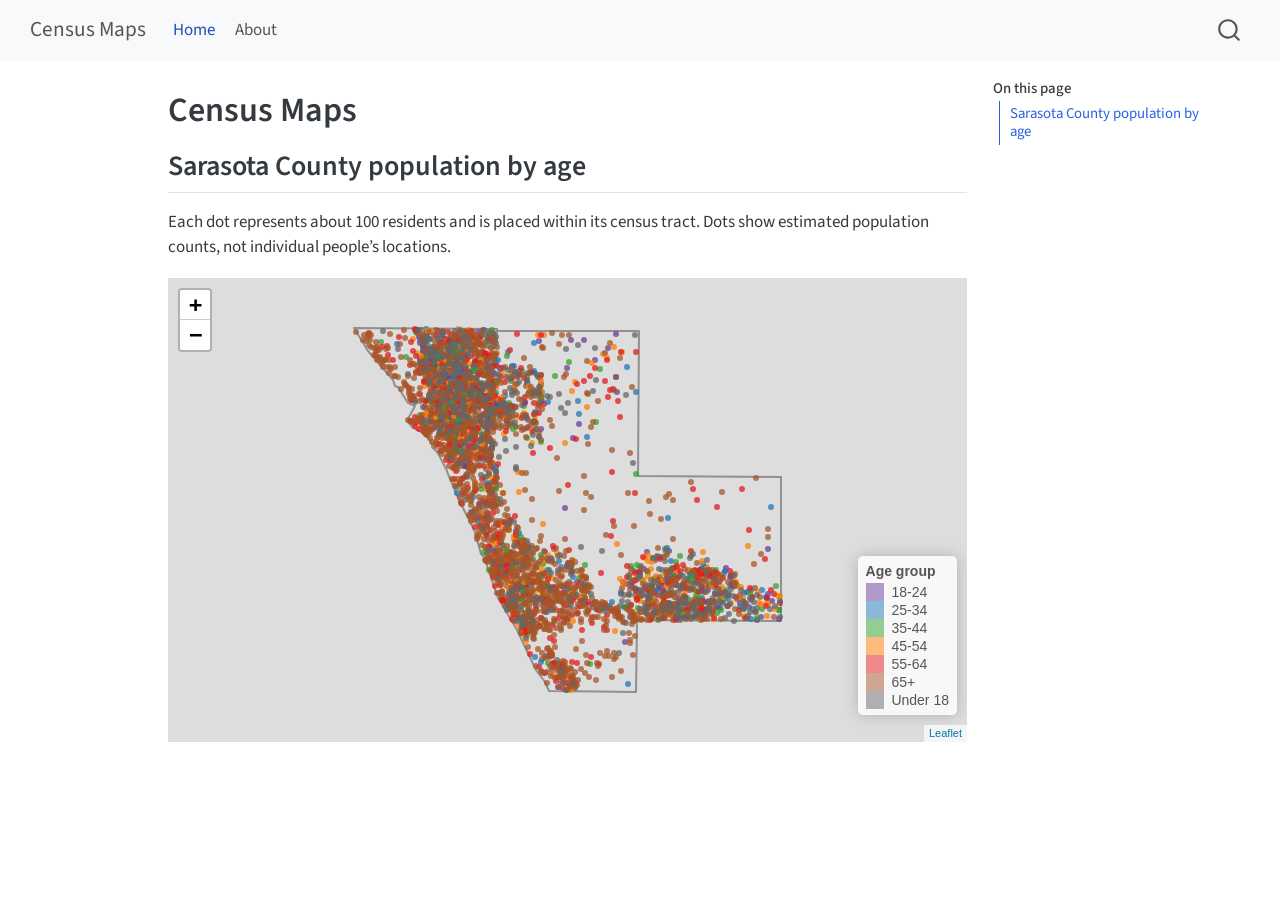
==== commit bba2c49f: "Built site for gh-pages" ====
--- a/index.html
+++ b/index.html
@@ -161,7 +161,7 @@
 <div class="cell">
 <div class="cell-output-display">
 <div class="leaflet html-widget html-fill-item" id="htmlwidget-8c926ff15f11c5882b91" style="width:100%;height:464px;"></div>
-<script type="application/json" data-for="htmlwidget-8c926ff15f11c5882b91">{"x":{"options":{"crs":{"crsClass":"L.CRS.EPSG3857","code":null,"proj4def":null,"projectedBounds":null,"options":{}}},"calls":[{"method":"addTiles","args":["https://tile.openstreetmap.org/{z}/{x}/{y}.png",null,null,{"minZoom":0,"maxZoom":18,"tileSize":256,"subdomains":"abc","errorTileUrl":"","tms":false,"noWrap":false,"zoomOffset":0,"zoomReverse":false,"opacity":1,"zIndex":1,"detectRetina":false,"attribution":"&copy; <a href='https://www.openstreetmap.org/copyright'>OpenStreetMap<\/a> contributors"}]},{"method":"addCircleMarkers","args":[[27.33569413057028,27.34012148228073,27.33149445872735,27.33313873280494,27.34079212780869,27.33748659052252,27.32946850516469,27.32964628544287,27.331143683488,27.33589245441604,27.33193363512224,27.34370021359109,27.33537263525429,27.34250659319476,27.32898532168822,27.32846885461342,27.33420109639139,27.33199069822877,27.34292951809657,27.34277090265386,27.33102091974472,27.33415914875841,27.33888372006284,27.33363102464494,27.32882176613297,27.33005120719469,27.33957683472343,27.3334307247427,27.33038719217742,27.32848291075148,27.33258880354559,27.34097035527671,27.32940718189445,27.3395619669446,27.33295151709282,27.33266231623154,27.32937836169133,27.33890758994261,27.34435073519596,27.33540645874836,27.33280831946712,27.33479243007876,27.33029256247739,27.33649502468414,27.34330504500002,27.33934729148519,27.33814723804118,27.33876122251889,27.33626571061623,27.33949025027283,27.34217656502597,27.33629789427902,27.33844587504698,27.33980982586305,27.34360073998783,27.34043462550641,27.34331020846859,27.33737623971799,27.34181107497185,27.33669515685282,27.3362626788033,27.3413667093279,27.34178061352988,27.33786096625058,27.33838852077603,27.34302240402419,27.34424101090995,27.33703166225321,27.34200949032062,27.34152700254265,27.33821244080103,27.33921588601025,27.34008077124735,27.34176033859726,27.34413635282683,27.34078284287808,27.33863035331874,27.3399922563287,27.33672858217179,27.33823743613969,27.33599909678025,27.33570320658192,27.3409997867589,27.33734789204223,27.33318662029611,27.32757749858359,27.32457952673753,27.33045180751331,27.33478319374045,27.3251966242994,27.32638067622333,27.33370560513281,27.33327350956835,27.3300431260184,27.32523286871506,27.33217585236241,27.36212657134193,27.358775175778,27.34788920274991,27.35559042929977,27.35317713804688,27.34574173227499,27.35261224232821,27.34970340683698,27.35258830854659,27.34787231517183,27.34728659316006,27.34949109965675,27.35290115544802,27.36681932329984,27.34974620672865,27.35859242352671,27.34751578299328,27.34817142116404,27.34772392426482,27.3489615460263,27.3514167788509,27.36208306878425,27.34916739975242,27.35143298915681,27.36656297180464,27.3609602116707,27.34681842470583,27.35000856744134,27.35048160530396,27.34663614300735,27.35188934208899,27.35868639610588,27.35130747708483,27.34793043026662,27.36407332585421,27.35722876947726,27.35203978664071,27.36709972415764,27.34976560990283,27.35833698370329,27.34676976219049,27.34829384196593,27.35067262496581,27.34954397533324,27.3601600081465,27.35092083878967,27.34649465877894,27.36311439297865,27.36160015139307,27.34924270265093,27.34929609297787,27.35406169079857,27.36244750423302,27.36470700717547,27.36398162969052,27.35750207959127,27.35773845714852,27.35764478015735,27.35732982984542,27.35918882712123,27.35317548076029,27.36446434183319,27.35675770833772,27.35761861796736,27.35687417593058,27.35674601599004,27.36638875859288,27.36461572602854,27.36030035694091,27.35344947733513,27.36500443020885,27.36434682017916,27.35794694739285,27.3571604931146,27.36379585324872,27.35521952726201,27.3620210961984,27.36205023433754,27.35814022426334,27.36554950223055,27.3564335849548,27.36695063874166,27.36095822552057,27.3667939502127,27.35351266194,27.36547348573665,27.35991420872788,27.35732051789547,27.36574237612557,27.35581605307968,27.36247814763106,27.36422815643979,27.3543442928173,27.3321890999809,27.33053310547265,27.35218804994381,27.35018593840483,27.3493688877946,27.34737785532154,27.33848474418454,27.33809861364947,27.33688705456461,27.35133515467374,27.34685116344709,27.34828869204743,27.33939331652098,27.34322845656449,27.34780816136019,27.34687696897465,27.35046304243717,27.34059738094168,27.34270434624951,27.34649448673531,27.34909510858821,27.35027541884745,27.33267323273358,27.34590806810761,27.33534546014013,27.33177083804348,27.34172639541556,27.33193492937782,27.33638139957039,27.33937709848425,27.33459937380035,27.33385555073035,27.34072436221749,27.33574340366405,27.33097525115837,27.344239054879,27.34212603501585,27.33324107353787,27.33638413773746,27.35008922312638,27.34135398709125,27.34324165724283,27.34376504512478,27.34825721472971,27.34861007675728,27.35056069641187,27.34880931303856,27.33239881354028,27.33599491431269,27.33272670252715,27.32600204229862,27.33209275275346,27.3334731701112,27.33700986880876,27.33060565718341,27.33066185915247,27.33606700568187,27.32671998710726,27.33054367748323,27.33169211096409,27.32845218851531,27.32954231456648,27.33267496491312,27.33510512261049,27.32752306179488,27.33521162332319,27.33284266011739,27.33680731644292,27.33136347700459,27.33055349306795,27.3348893018828,27.32958870919762,27.33470600740728,27.33338595601385,27.33645300591916,27.33629280588314,27.33983280535945,27.33874578833737,27.33060707771719,27.33163947751511,27.33904143157501,27.3340767856179,27.33104386053447,27.34012626468051,27.33609163940932,27.33957414676226,27.3338541516395,27.33129576834134,27.33976522724254,27.33433229277293,27.3395363306693,27.33941327897769,27.33674124194738,27.34249976311791,27.33151905277466,27.34167936918637,27.3320634579665,27.33142469152112,27.33673882171977,27.33724019421185,27.33187825671694,27.35082216000097,27.34687589438701,27.33905638249599,27.35124705463766,27.34882800079277,27.33776080471533,27.34932162192366,27.35120468948211,27.3455420856256,27.35023008372958,27.34617631945727,27.34742727814333,27.34214140886926,27.35186553624322,27.34631828405256,27.34528404344628,27.34958933241489,27.35022232393037,27.34899150788352,27.34637130307917,27.35173779020165,27.34521440503009,27.35054746921755,27.35051416373919,27.34260016042544,27.34361545195265,27.34578080455021,27.35168748983715,27.35181647726522,27.35104488024832,27.34585353720979,27.34559915574841,27.34882795706148,27.34455614886995,27.34914840427231,27.34394453322321,27.34600006946505,27.34347176002029,27.3457838720991,27.34981492411016,27.3470103873687,27.34325266769478,27.34807699909213,27.33908999998582,27.34637322392083,27.33983214937223,27.35013359778084,27.319336268512,27.31980040941293,27.317818362304,27.32375427029448,27.32161792364665,27.322701755166,27.31849376329041,27.32256816355999,27.32127002626299,27.31716624377011,27.32355181451724,27.32263015730256,27.32486310523101,27.32140307417363,27.32114582608565,27.31555887713097,27.32861340701555,27.32345628903434,27.32363937841578,27.31956265190372,27.31970653371052,27.32591395838881,27.3166250027778,27.32586266467477,27.32350283046916,27.31741541890705,27.32728909219954,27.32485968730698,27.32473525864067,27.31949268564101,27.31594973693552,27.32248290682883,27.32726335758323,27.31658394408734,27.31707827814237,27.31731164875148,27.32628194382252,27.32661340399117,27.32455050653806,27.3184346101357,27.32618976479688,27.3241879462519,27.32926345997022,27.3294776687717,27.32515338168717,27.32758649251982,27.32173865596962,27.32929620660476,27.31938685580396,27.31831193523703,27.32394512986189,27.31723540169723,27.32376057059397,27.32338174804323,27.32781081335647,27.32151723153883,27.32961337440611,27.31871097397425,27.32145718691988,27.32474454601212,27.32102899441758,27.31851127002679,27.32570323541696,27.31973355967138,27.31764336870861,27.32157980176801,27.32138334974935,27.32363047298329,27.32621819094942,27.31743811401958,27.32127014187816,27.32565874062802,27.32431702098745,27.32376881848806,27.29918738734941,27.30207496408296,27.3006648030846,27.31076877660243,27.30697495750651,27.31538976793943,27.30132418283997,27.30013165393173,27.3123973147922,27.30514689288694,27.30203205947443,27.31461490537402,27.30747769876194,27.30247828344586,27.31321323207604,27.30773253943433,27.30340771300997,27.30859077305022,27.29942543410285,27.31051017362751,27.30622853216302,27.31218778025135,27.30336598193702,27.30831113730137,27.29947672482963,27.30727846912739,27.30833424248621,27.31324413957711,27.29920404833234,27.30116181867303,27.31065626680109,27.29986224405868,27.30915714166655,27.31452961661776,27.3052665517647,27.3022295273555,27.30899152441965,27.31145268540657,27.30821756262408,27.30345280700778,27.31112552281034,27.30802593440617,27.30458880125098,27.30737168213422,27.30503336238068,27.30385148470065,27.31165106066423,27.31114305582463,27.3016248749704,27.3168283155053,27.34434133179592,27.30961329619676,27.33634580927193,27.30207505187047,27.30716813290684,27.31000949417577,27.32378387797217,27.32081902841764,27.30924692611303,27.31298883822996,27.32947375152897,27.30441011377483,27.31534439560476,27.30647266213114,27.31906863380989,27.33083962672807,27.33523978353404,27.34314604064044,27.3174643107891,27.35044111112271,27.33091570367089,27.32236302774851,27.31606545126329,27.34647063676338,27.30673625749406,27.30821598662363,27.34570433361372,27.3338136272909,27.35194296821538,27.35731539966914,27.35112779434993,27.35125391728564,27.35040426909394,27.33110698439154,27.34589291429772,27.33478906206807,27.35081840508801,27.35158861407004,27.33180829836515,27.34291440137143,27.34225231530642,27.34999733067962,27.34018230158558,27.34226145365402,27.35071422800487,27.34258210781331,27.37261327295908,27.36734016357287,27.36632037222561,27.38344689495465,27.35743810032869,27.38227410300376,27.35515593237669,27.38104704720291,27.36317092213036,27.36889158730231,27.37532338345614,27.38212992620708,27.36621014773135,27.36276812210521,27.38122629205379,27.38501948487341,27.37532943502528,27.37298673516304,27.37910108818611,27.37476726093851,27.35337319944197,27.38242472984538,27.3647544997417,27.36259794308296,27.36636722885537,27.35768306526658,27.37106606110347,27.38507328981438,27.35425665499787,27.38748455533382,27.35541593993156,27.37676999773831,27.35919219853252,27.37959578797614,27.3623850930042,27.35580615419447,27.36848987528587,27.37356932620591,27.37051696370361,27.37761003453566,27.38776132841052,27.36516078798792,27.35428359715525,27.38267442736757,27.36395028841977,27.38660610026783,27.38791328767064,27.36953634709292,27.38523471254904,27.37543542650961,27.37932260446176,27.38435447613469,27.37133167563575,27.381627721655,27.37669855751203,27.38502491862569,27.38806978798188,27.36998554120115,27.38851740976963,27.37939378438072,27.38426636485255,27.3752821313842,27.37820292500114,27.38685191751728,27.37598958784736,27.37698364974244,27.37653200167572,27.38886928726915,27.38662494955371,27.37203481495142,27.37279224275766,27.38153600236599,27.37752546047788,27.37311333097595,27.38276693441718,27.38561119355242,27.37505691815145,27.37445198020356,27.38137021016945,27.3881742115348,27.38469427852896,27.36597756926527,27.36755218217387,27.3771198230542,27.38334989181596,27.38005683084049,27.37342285816971,27.37163536191801,27.36316234912742,27.38572903593941,27.38683270281431,27.36052322023606,27.37930762273193,27.36894133528238,27.38285663319173,27.38166587215771,27.36836896791731,27.38640677425674,27.38498844034734,27.37329207944054,27.37678301634624,27.38724765929624,27.37197869263525,27.38671253985288,27.36999374301333,27.38469654220461,27.37026515472197,27.36095344857524,27.38299817855275,27.36552164712758,27.37129395785786,27.36911466029539,27.37757272326738,27.37554054479705,27.38128300803112,27.38544757099393,27.37621509711394,27.37605467920271,27.37699721203126,27.38117759609491,27.37851043135377,27.36480744043619,27.36070869800404,27.3538082083955,27.36429190054853,27.37373606599088,27.36205927999967,27.35518806837982,27.37098887443476,27.35794045363136,27.3553464379357,27.35692597583778,27.35810621988162,27.36674912222561,27.35549708195889,27.35933479407769,27.37355159756821,27.3563852722157,27.35537536282139,27.35679164804278,27.35521951696046,27.36161440401363,27.35794077101989,27.35556977889229,27.36331671771796,27.35359141342573,27.35232854713667,27.35725713062399,27.35819714673049,27.369150922576,27.35720556996762,27.37367351302856,27.35620375818087,27.36546619693926,27.35450925234346,27.37352800620166,27.35595666327775,27.36781230185123,27.36853066742486,27.35473389591579,27.36264280694928,27.36118386948919,27.36745051521746,27.35919766891681,27.35892176766529,27.3543054102389,27.35293369506736,27.3592747903969,27.37373450207273,27.3538002422401,27.36634581980576,27.35273194473732,27.37127485623005,27.36400445105696,27.36200632288779,27.3558503365866,27.35533577634161,27.35552253188332,27.36738248046408,27.36280984967911,27.37039950033166,27.35809947882185,27.355143497645,27.35642901905043,27.35958689480958,27.36012147083227,27.35506556611546,27.36051108632882,27.35566517398966,27.35290933301723,27.3659540950541,27.3569211697291,27.36588863305905,27.35524049791602,27.36672500475114,27.35552285071583,27.35375473833756,27.36521720498885,27.36252925190997,27.35730022224475,27.35700205400344,27.36746371409845,27.35304943334351,27.35266802762784,27.355538436139,27.35689921736832,27.36998505394801,27.36910619556289,27.35999364800811,27.35764768614491,27.35739125975269,27.35838834079081,27.35683681845009,27.35799473458236,27.3563833132114,27.35277175645951,27.36986453640409,27.36043610264769,27.3530421358346,27.36273554394116,27.35514674406396,27.36980308123187,27.37002908848103,27.37010533469539,27.37887848727296,27.35536981067893,27.35776890004637,27.36915290379898,27.37231769790248,27.36298337261493,27.35922107083546,27.36548385427211,27.35229164829108,27.36280508496,27.35215035807776,27.36287801970586,27.38085492644551,27.35606091634481,27.36847428548819,27.36862525898213,27.35948097780441,27.36560101051112,27.36775076007358,27.3708469604617,27.37336275413281,27.3697681847852,27.35856629100491,27.36113283137968,27.35856105921282,27.36545433240424,27.37166956990839,27.35664879801134,27.35231969444655,27.3610492055783,27.36456497113566,27.3698993368808,27.3618985053874,27.36897972567269,27.37625337165825,27.36307259921152,27.36956751853769,27.3648490501074,27.34478930791919,27.37721540553162,27.35488910807894,27.35123283858926,27.34659119580409,27.34478368731516,27.38116598091322,27.35580932523635,27.38317715967483,27.38815913709033,27.37333888060622,27.35537552737956,27.37262025457952,27.3529023671066,27.36348628163276,27.35930582167735,27.35899512542908,27.37761817359208,27.35153163767039,27.35830137284975,27.35448404225251,27.3579174583241,27.35547911006323,27.3581901844362,27.37379424718901,27.37310404371172,27.37908050789655,27.38433427961064,27.36764403219808,27.35108251393366,27.35611354133525,27.35015044808656,27.35470813585548,27.37639017157388,27.37212462144052,27.37239587274216,27.35886302532147,27.37848458033068,27.37244139669723,27.35210127592692,27.37371644739599,27.36648155166166,27.38527171188595,27.34809638350675,27.36624661235819,27.37904871752333,27.38294035752876,27.38559507390525,27.3837932457173,27.38174181004047,27.38647057752734,27.38231973381104,27.38086960575744,27.38047213163997,27.38095466883982,27.38650091641353,27.37936627974551,27.38549968161781,27.38516143332841,27.38837307242978,27.38808783126645,27.38119350718722,27.38567536178975,27.38637265510855,27.37852529417431,27.37737754160976,27.38458341145942,27.3853714351702,27.38171786929944,27.37732622545091,27.37649935332345,27.38403896671226,27.38527327029271,27.37776111975304,27.37457376522196,27.38775148884632,27.38343472257578,27.37782276330008,27.38264944036708,27.38589406514773,27.38715931914987,27.38765302232446,27.37450036603381,27.37687639564179,27.37032098972477,27.37604316108124,27.37092029716306,27.36463200663123,27.36369304762107,27.37090962594507,27.37907646127559,27.38055643015487,27.36843863397861,27.37406462636815,27.37838900139103,27.37474719618702,27.3749818222496,27.38026561932687,27.3756033599384,27.37378866814579,27.36521125929454,27.37338463224987,27.3802649171172,27.37940316267654,27.3653625443023,27.36904240772261,27.36351373923896,27.37807489963727,27.37319261384386,27.37136144524495,27.36536069403481,27.38043506525256,27.34330938597426,27.34755681701015,27.34383656995339,27.33863227136107,27.33911326719837,27.34214616152074,27.34217101532312,27.3484373376713,27.33930997764062,27.34180846258028,27.3508916691274,27.34237144809147,27.35114958241767,27.34624602322483,27.34341981210432,27.33953456739763,27.34323990144872,27.34062529050389,27.34348183461523,27.346526278193,27.34793975310835,27.34964243223052,27.34331062422859,27.34188935909417,27.34058837320388,27.34182831214077,27.34498588582353,27.33811684519219,27.34375392345092,27.34450987869113,27.34353730992546,27.34314752150543,27.33923259439316,27.34225728345965,27.34170763090093,27.32997837048946,27.33345108146226,27.32286216722716,27.33233052282075,27.33576233957202,27.32408678826659,27.32313185332944,27.33759874202477,27.33360322754142,27.32667890294137,27.33509047648819,27.33221456474813,27.32715765543144,27.33384590298979,27.33469749883657,27.33362425352621,27.33288722295828,27.33334680562957,27.32528028696767,27.32831919670949,27.32519728537239,27.33076501184377,27.32811008864858,27.33609661022296,27.32368145939684,27.3230870163779,27.32476728732102,27.33716957254893,27.32904832438344,27.33294241621723,27.32970215420374,27.33209619915735,27.33484552141042,27.32927446961559,27.32321382490321,27.33686739740333,27.31132422110153,27.32143734800838,27.31593794345533,27.31508590677033,27.31074014506235,27.3105655465305,27.31175389700208,27.32213823545458,27.31726033212782,27.32033606642371,27.31270423181823,27.32247655760407,27.31782499895701,27.31816206542264,27.31935881218194,27.32085452945133,27.32102105210407,27.32135499214479,27.32256078139592,27.32236731252021,27.31481242183775,27.31421394267669,27.31168920644797,27.31943601739229,27.31499901356496,27.31523056805064,27.31783579374847,27.32032893570988,27.32235550212646,27.31943624920322,27.32299031947899,27.31579898212057,27.32028465400285,27.32202616616685,27.31825199683902,27.32559731777511,27.31997454079783,27.32097836711541,27.32629681767361,27.31717600481291,27.32126686315119,27.3169518569302,27.32449479799001,27.31658266497899,27.32172300441669,27.31920994497824,27.31889496540985,27.29177593585266,27.28442067072131,27.28563319924193,27.29031803649059,27.29545918216262,27.29606776995232,27.29149920852136,27.28571059706821,27.29159537377987,27.28384708814205,27.28522562956919,27.28487111964802,27.29209443430053,27.29579595377745,27.28666223398438,27.29830796467602,27.29614870816646,27.28683204232448,27.29476056610767,27.29109939545375,27.29345863169214,27.2880485540855,27.29456032718028,27.28721670872757,27.28721164475036,27.28628049068691,27.29240398733968,27.29567453430392,27.29671295897143,27.29177472036581,27.29351217704299,27.29393626078312,27.29322531876775,27.29142349755945,27.29479978968146,27.2961726710776,27.29757803107973,27.29200472049713,27.29453783825447,27.29326282783681,27.28860754608059,27.29805788142525,27.28391511939297,27.28577600836019,27.2731121886997,27.26817901092985,27.26634893062742,27.28621506941328,27.27528976494891,27.29508514035892,27.25041033992919,27.27048824503449,27.29996724518187,27.26658682094823,27.27274083886067,27.28012424771956,27.27865210943335,27.26337578844515,27.27782786767067,27.26753696570582,27.28391940763122,27.28618223091398,27.28302046765023,27.2812887730853,27.27627738996432,27.2760123885439,27.29890015134336,27.27505859972841,27.28683269663093,27.28546448325228,27.29570043128446,27.27987630955724,27.28263486884432,27.29395360085542,27.26396792639792,27.27854520077051,27.28130823374465,27.27842817955787,27.26890652811381,27.26940058111553,27.28228591847199,27.26265387358121,27.26642993483404,27.26949286493202,27.28041931584592,27.30168629907041,27.28373848711157,27.25315185014325,27.29421078028999,27.27390805275068,27.2584336933339,27.27590468582309,27.27095974364365,27.2933641941721,27.27104387495754,27.28407305062581,27.26944230356037,27.28325783831317,27.27570302143757,27.28358305270257,27.26525772503511,27.27190695093534,27.27369881161596,27.29801794908804,27.26676306925318,27.28860952071914,27.25986398478748,27.25738016665133,27.28101615252038,27.27297004653026,27.27571690912253,27.27484309817999,27.27628539417545,27.28986136887062,27.29565731095757,27.28070001327851,27.28716713702055,27.34090871795268,27.34344605914527,27.34342875463219,27.33403165472749,27.33801767579817,27.32595372136146,27.32659748086241,27.32584347005983,27.33514702258022,27.33960215487678,27.33179480883615,27.33364007672732,27.3359299682616,27.3123337404731,27.31575692802193,27.32879180059715,27.33057440620622,27.32852997630756,27.32308120106676,27.323594694433,27.34085096772749,27.33290827172898,27.32307693475174,27.31501164825752,27.3271453080405,27.3297038036121,27.31164674250443,27.33476303174413,27.33068915599658,27.33286889971134,27.31960713921598,27.32174485128344,27.3315085069855,27.34287522507102,27.32191315349857,27.31681581821184,27.33087798561828,27.33845328476849,27.33766256098712,27.31185810186016,27.33658570728648,27.3427731646613,27.33093148718555,27.32451491754536,27.33230125814459,27.33955547069685,27.326947844863,27.32763927352126,27.33628622896858,27.32162790966008,27.2994210727919,27.32176133469791,27.32882699295323,27.2990225884007,27.33532857574677,27.30052873131764,27.33801500000649,27.30741591467369,27.30576220061951,27.30947818519473,27.33467760018453,27.31226039805334,27.31939801016049,27.30535177348781,27.32546555260235,27.30736659475231,27.31458814864109,27.31931328108711,27.30598881272784,27.33665082945353,27.33228160441791,27.29767354319987,27.31150680573105,27.30301235345381,27.31493229511747,27.30765646806211,27.30676235320104,27.33241414175,27.30339717180889,27.31141362011293,27.3122947950295,27.3028010036101,27.31772199476328,27.30190667250172,27.31229633666096,27.31788751986099,27.33083119369928,27.30550795881756,27.3082257389085,27.30129252428813,27.31814597822639,27.2987865470267,27.31353524695914,27.30979248156838,27.31120862721607,27.33462522414725,27.30975816762208,27.3078941853395,27.33302826829244,27.31440486741554,27.30855889411187,27.31134408546587,27.31137413797005,27.31268273108549,27.30909515077838,27.31068262183945,27.31018532200927,27.31280105216127,27.3133377350074,27.30950723781334,27.31458872664921,27.31486369285123,27.31532449075923,27.31219954840567,27.31299071739605,27.31439699709817,27.31127197249731,27.312692084692,27.30922324389305,27.31353502487475,27.31328322749017,27.31065658751983,27.31546982345281,27.31031623378715,27.30853403934211,27.3100797572447,27.31005105485502,27.31547764664855,27.31377414722341,27.3112241720826,27.30512183190363,27.30603552342425,27.30623788655926,27.30466258360231,27.30338074829089,27.3077179259086,27.30100764971065,27.30354152121235,27.30822303033334,27.29937258162647,27.30409592706216,27.30063342295165,27.30440678840655,27.30018141705745,27.29990218218158,27.30430795697398,27.30006962329306,27.30041873627524,27.30312147521671,27.30406990852682,27.30476358595751,27.30342984142549,27.3038147710126,27.29912374831785,27.30596222757883,27.30682475800454,27.30756889711684,27.307344634089,27.30241685964566,27.30067832153287,27.30578466934122,27.3039571728286,27.30023489611465,27.30318277821371,27.30467624006315,27.30615121352067,27.3079040008419,27.30319920847868,27.30603867805168,27.30524080320741,27.30676010294544,27.30576950671772,27.29912718995353,27.30239430805812,27.30481993527277,27.30771347567881,27.30732970154421,27.30353632847689,27.30087565579243,27.3012122778128,27.30746059399158,27.29888754896496,27.3060615811284,27.30242151023847,27.30616357705442,27.30145978521704,27.29974322670941,27.30087111211113,27.30424578893592,27.30785554021432,27.30098726410652,27.30041260664076,27.30133546716282,27.30076422616554,27.30784411923661,27.29780768764992,27.29153934619364,27.29426880994684,27.29665746019208,27.29618044067988,27.2970910593038,27.29794790413523,27.29570043292244,27.29602121784517,27.2975554436435,27.29429072504877,27.29521033838175,27.29391978853219,27.2961301077458,27.29572694197169,27.29304755268211,27.2962599658479,27.2941080606101,27.2946604150706,27.2926503490056,27.29456963211468,27.28964629548412,27.27534548356772,27.27686334860301,27.29020840700129,27.27558687614654,27.26983489153925,27.28730133470264,27.27392057892126,27.27103461253424,27.27600145249786,27.28969361698907,27.27633759795964,27.28980637116121,27.28271106306829,27.2822116690676,27.28571646967104,27.29022966861628,27.27879089139868,27.28779358275307,27.28069620411464,27.27980617950578,27.27236499141222,27.2704245137247,27.28368744890781,27.27411843935079,27.28308014363166,27.28052673726924,27.27546829760998,27.27327929331891,27.28694982819605,27.29189389005861,27.29788381095283,27.29349237532898,27.27893068158423,27.2944953435762,27.28482490312874,27.29061200807794,27.28408149623896,27.28959333845537,27.29726444171085,27.29734739086937,27.28503731324314,27.28208981251143,27.28945292623334,27.27801494603138,27.29104759208337,27.27766946023059,27.28352348375652,27.29578347263834,27.28405258908846,27.29664216205786,27.28787831673736,27.28459441289095,27.28340570418752,27.28455877523436,27.28460553670662,27.288615636081,27.2911604851119,27.28556413577303,27.28954742349501,27.2921204059535,27.29636524449388,27.29766434102385,27.28586929143091,27.29080033118966,27.28912483625063,27.29469438561771,27.29265168575236,27.2821591847932,27.28339264943108,27.29321654121808,27.28023261287693,27.28868989643734,27.27949830920565,27.28339894823145,27.26947375260075,27.26927690615913,27.27969296200705,27.27559049989303,27.27522422009302,27.27166580021173,27.26916025447892,27.27403111473507,27.27511031542661,27.27146944265412,27.26944684064473,27.27135132405049,27.27230370094157,27.27127214957978,27.2731797514402,27.27209079926477,27.2723862753611,27.27679807126444,27.28278138360596,27.2777383803444,27.27294231449023,27.27455816892443,27.27143476789128,27.27060466294187,27.27496188728818,27.27578387309348,27.27022163860289,27.27412763785089,27.26929223353136,27.31635332997268,27.31149196325803,27.31335209066426,27.31668189027192,27.31252183892749,27.31753788536635,27.31215373738394,27.30833939593623,27.31869068738287,27.30854212487185,27.31190077216682,27.31674620459274,27.31205970191594,27.31816623223316,27.30920484543482,27.31803541938647,27.31093088702752,27.31216030656422,27.30861727152556,27.31369097414388,27.31641800858639,27.3178638057287,27.30957080003725,27.32262403646745,27.31768415794989,27.31000307469282,27.31108764191992,27.31449621737044,27.31140921400298,27.31928404303164,27.32009621492605,27.31891712925281,27.31175235478019,27.30047713818396,27.30805560181227,27.3001099378914,27.29924364711013,27.30266711309996,27.30813920741524,27.29952010581398,27.30483750458205,27.30014689789785,27.30336529529601,27.30293962752893,27.30009893303041,27.30291139353707,27.30511729524247,27.30426032108561,27.30121753480372,27.30156674937941,27.30139432158864,27.30550136235982,27.30303502726973,27.30018466556725,27.304112214042,27.29898927601066,27.30650218394783,27.30676410786315,27.30057186811737,27.30388561203382,27.30453646233595,27.29986537125029,27.30541314989283,27.30725773821111,27.30196967881611,27.30320301521246,27.30665112839846,27.30502210570449,27.30205647820072,27.29206913370956,27.29517735059646,27.28969197004464,27.28150480761323,27.29742319162396,27.27129060843345,27.2830808064084,27.27352536969013,27.2707156290923,27.26915156063593,27.27158780247769,27.29201170963424,27.27674175736223,27.29019807473456,27.28062245569394,27.28333254112153,27.29102936589102,27.28451850651229,27.29670937361238,27.26941403101424,27.28234773416445,27.27207717370089,27.29704831674837,27.28363370774758,27.29288998607432,27.26928771904592,27.28811363481053,27.29737823464979,27.28473526363193,27.27654676782624,27.27306035652617,27.29109376847252,27.2733909260407,27.2942251935261,27.26959508010545,27.29286060599586,27.27774601692278,27.27273366589781,27.27672287676067,27.27350494233704,27.27541373491186,27.29765147099876,27.29623553942493,27.28303937184949,27.28132384396219,27.2810501505722,27.28966955869249,27.28279920727254,27.28830132201208,27.29176444111048,27.29152286118565,27.29370125570586,27.28021507944807,27.27145691059663,27.27711901657264,27.27881403785031,27.27432820214952,27.27760640873074,27.27328104794057,27.2754626610036,27.27661660610865,27.27024063448255,27.27387197019598,27.28312471223194,27.28124525837434,27.27534954158205,27.28020393275952,27.2692541104179,27.272762987664,27.28397463918891,27.27884378330299,27.27272339561679,27.27042392837455,27.2735228008219,27.27726782785919,27.27318503489926,27.27380715553019,27.28336205314275,27.27653406875978,27.28369542301908,27.27078878035839,27.27375889202483,27.27872344932869,27.27305125814355,27.27380219040138,27.2817563802864,27.29096309254469,27.29035052885883,27.29834628133847,27.28245054457859,27.29635977962196,27.28649058716049,27.27840652672687,27.29870105520799,27.27866379510892,27.28747414737729,27.28264935874276,27.29494846825545,27.29473285235308,27.29396721524464,27.28981846067373,27.2866366903547,27.28568899348521,27.28731063686718,27.29419717445318,27.29301656056171,27.28268501476943,27.2945816480605,27.28613575223292,27.29012682064603,27.29395025727576,27.28801787074385,27.28762674033133,27.28972085429822,27.2949651790092,27.29456342715553,27.28297128676688,27.29308673810901,27.285590044555,27.26874890033008,27.27391762404299,27.26840221435725,27.28934713698272,27.26019749030518,27.28564330157479,27.28392684148723,27.27660952425252,27.26654658398699,27.27532843818806,27.29051983123503,27.29297532147195,27.2571890233896,27.2869476129502,27.29776616176508,27.28621904418051,27.28079722276699,27.27417374604906,27.27581912017304,27.28978075919861,27.2666650502191,27.28127746816689,27.27423194012506,27.27597283984945,27.27569119720718,27.26141330283949,27.27701938244014,27.26068333301693,27.26201982528329,27.26874925945019,27.28137515675024,27.28178010745681,27.27585811173752,27.28861339613285,27.28556187973429,27.27750624171887,27.27744470136473,27.29094071433196,27.29574011204577,27.27681762288767,27.28765304566113,27.28595623654179,27.2868428085103,27.28298551911467,27.28333327302277,27.28500302339477,27.28746988672857,27.29040883032425,27.29070711171093,27.29606479317805,27.29024805624434,27.28661244721936,27.28119692195891,27.27704535684453,27.28415174826175,27.27515165269395,27.29303092094303,27.28807561914482,27.2777132654279,27.28123752648871,27.2930360757154,27.29492308062785,27.28182900222107,27.29146822118247,27.29760856756668,27.29381091927884,27.29120533424244,27.28692063575876,27.28420072963888,27.29827307676738,27.28974673846888,27.28611810382127,27.28961850905518,27.28323739174865,27.29753849504903,27.28001580219581,27.29219737801351,27.27533923468357,27.26701219406447,27.27250265364122,27.27003195044206,27.26449539942067,27.2718705443501,27.26715265017835,27.27465387992911,27.2687178128589,27.27247020275144,27.27209335943061,27.2619320721831,27.26319060965377,27.27309955862403,27.27089522012233,27.27074131582721,27.26416318819361,27.26741330713858,27.27099775936787,27.2619456571283,27.2636415852237,27.27615383837887,27.28626812790557,27.27691404630561,27.30131588820544,27.30164155838255,27.30325142874414,27.29211115987948,27.30098712376146,27.29478089947809,27.30234642768445,27.27810735628422,27.29407661865694,27.29967691668424,27.28398916808447,27.28315581489868,27.27784071769513,27.2758894510037,27.27996123964512,27.27550056637406,27.27387196001746,27.28117088078126,27.27060728857857,27.27586587349106,27.27604738281934,27.26919700785425,27.28361886883523,27.27962745502967,27.26994960443169,27.27589932706499,27.26995467307698,27.27711736853768,27.27688629711595,27.27649400358905,27.27746915562521,27.27278538601244,27.26681042185051,27.26284569309935,27.26022760934089,27.25924248869629,27.26273142647854,27.26064482844462,27.26866061697844,27.26647062789218,27.26420498179263,27.26346864864438,27.26498912486397,27.26336487515854,27.24869756273532,27.2400692899335,27.21533730804402,27.2192880552129,27.22897244572581,27.22734578442472,27.23642704031716,27.22007884105524,27.23312219440059,27.25105994994614,27.23972051174541,27.25139973269119,27.24652612295225,27.2218905166942,27.23318856920651,27.25544957067238,27.24808899306649,27.25887672803023,27.26736522914669,27.26749931682478,27.2614956202008,27.26456168585385,27.26651523524079,27.26567853062881,27.26048939203466,27.26832066823707,27.25921353042919,27.26125270458803,27.25955072708894,27.26235950583834,27.26830004044431,27.26175516427527,27.263785240781,27.25949312769962,27.256681889112,27.2543987149157,27.26302906671149,27.26526140752273,27.26861886633187,27.25919181434108,27.26509416224421,27.25490515746592,27.26505314445298,27.25892856338915,27.26892401379932,27.26702208556458,27.26041264154545,27.26260572569347,27.26305859607067,27.26585735233622,27.26295317567685,27.26069215780985,27.26361929254955,27.26546555046405,27.26465535855091,27.26036398975194,27.2604865143528,27.26391601758441,27.26575319298897,27.26333186398666,27.26247618857079,27.26197887520786,27.2577759762897,27.26341265016736,27.25698510887156,27.25968402537291,27.24042570714885,27.23981096917928,27.25390083953659,27.24095124946297,27.23920829576642,27.25201778095013,27.2554961530937,27.25138562173837,27.25540994131916,27.24661684391437,27.24404806294572,27.25039654550514,27.25475299325468,27.24016487458499,27.25194430474844,27.2441988094759,27.24995287832176,27.2495303876185,27.24939589971064,27.25146773959557,27.24361766868903,27.2509798366084,27.25856898837599,27.24086856434416,27.24428028583668,27.25533344161123,27.24781114225162,27.24916596643273,27.25185596272979,27.25237924139719,27.24476202749731,27.25375623921435,27.25021669807403,27.25235866159145,27.2375138322558,27.24534075018221,27.24221852017336,27.25581661286004,27.247789435169,27.25136437929787,27.24174904687605,27.24405835941326,27.24429314110026,27.24878697043699,27.22114446285778,27.22482173618134,27.22222883644182,27.22371043533752,27.21740916609952,27.21518090240874,27.22136214234672,27.21887576629411,27.2158678716678,27.2227527706776,27.21735071860407,27.21258347293412,27.2216456536449,27.22036389726935,27.22119833778451,27.22287745583152,27.2202681673817,27.21226737432398,27.21116333169513,27.2300826825465,27.23151151285006,27.2360921000781,27.23275830298047,27.23069834774831,27.23680379778485,27.23201933291584,27.23374659209306,27.23534961617819,27.22553064791917,27.23413095805896,27.23024523415526,27.23328463119793,27.23373969120432,27.23504783299902,27.23684441303067,27.23281804248489,27.23556185793138,27.22988979306552,27.23297967037005,27.23543845658325,27.22718560828134,27.23246658214958,27.24813878844072,27.24678832553713,27.24459338021093,27.2554151645005,27.25535022595778,27.22183814176438,27.2396399889214,27.22456673559831,27.22876372492111,27.22347443658803,27.22741998950211,27.23237815189259,27.22935159884983,27.24685920025984,27.22680102875645,27.22812450193697,27.22920658513004,27.22825890608981,27.22342802795472,27.24192141560472,27.23421357172197,27.24270407506726,27.23642137021435,27.21723490587089,27.23783972216485,27.22222290322685,27.23632087624276,27.24028764365868,27.24181058513586,27.22972165307,27.24229112249341,27.2214240664589,27.24025281463502,27.22972458512243,27.22467615406341,27.23404074542786,27.23198464734448,27.22588919710145,27.22372139046717,27.23961585642567,27.25796061214018,27.25123051178508,27.25637651303439,27.23746526497774,27.26124036234601,27.2388716653374,27.25266466699226,27.25621690930286,27.26496977772802,27.25443211973193,27.24211930345514,27.25260958751951,27.2566494079913,27.2348548841803,27.24216150787111,27.26745826491918,27.24478096011026,27.26302221547228,27.26344435959142,27.25715070399334,27.24945463961324,27.23707736908536,27.25547310584941,27.2625886828803,27.2474914196197,27.24816535845019,27.24004576841249,27.2343132995486,27.24425907471186,27.24103953256169,27.25264111228412,27.24821314728045,27.25269416507889,27.24831343521569,27.26715115651548,27.23423931358403,27.24378196307648,27.20083489712727,27.22605972336441,27.19782094622997,27.20660136048948,27.20138523552243,27.21765013855401,27.20058846564508,27.19330296198023,27.19636334213941,27.20862922892729,27.24319681969824,27.2089975137051,27.22477310511365,27.20737523310579,27.18326272213228,27.19917150933571,27.19389594796011,27.23123165167332,27.22011080506159,27.19121231604533,27.19283451016272,27.24414058048146,27.17831327404491,27.22926717023678,27.19837885686047,27.221655198678,27.24112389327433,27.23441969043333,27.23198791946045,27.19867388711187,27.17925547472149,27.20332951463994,27.21805937365883,27.24211134975771,27.18184006303768,27.23314743418074,27.22890405094369,27.18702832471536,27.18680794409388,27.17392179283309,27.21256992287156,27.20700952582738,27.18962338426919,27.21024018453307,27.2084960764725,27.20166981437924,27.17239041450847,27.19852017166682,27.1799428966586,27.1836640496844,27.19236659135142,27.17745770681928,27.2255430211074,27.23817459980755,27.24138889362279,27.19308263582523,27.1942616893458,27.22310709733476,27.19780343423855,27.24325327047795,27.21403380007283,27.19325330893881,27.17539828005657,27.22566105264245,27.1972088338033,27.2378480797308,27.18221748871137,27.18734199045467,27.19049559560503,27.21183042487587,27.20140333045635,27.20767103980516,27.22950145036373,27.21523848087592,27.25468210050084,27.2469941189127,27.25212026823853,27.26266247958959,27.25459577541946,27.24833673140012,27.26736920432076,27.25664250152637,27.26787625129314,27.25819546079727,27.26689500433157,27.26532925580081,27.26152516988035,27.26068105514458,27.25276954471381,27.25787918065484,27.25514564712678,27.25493128332694,27.25249436371071,27.25996305984932,27.26491327960924,27.2457893868584,27.26448124584314,27.2573706197194,27.24143103281985,27.24563764929301,27.25329612090616,27.26064560195292,27.26230632271122,27.24166039665461,27.26647551184169,27.24971683140554,27.26123220456024,27.24980779703027,27.24676558379093,27.24486452567495,27.25343995367448,27.2437753134495,27.25536117956262,27.24010847709496,27.25752666405208,27.25075208783161,27.244659313795,27.26119240970406,27.26710387751294,27.25486235263655,27.26841116413562,27.26072061325829,27.26848603592703,27.24004881963273,27.26198038782401,27.23876732123847,27.24339758259317,27.23828853224092,27.26050683183253,27.2523807879904,27.26048330765521,27.26470787856032,27.26285180027337,27.2553704510161,27.24018349431123,27.25092169796202,27.24731290994026,27.24339432738153,27.18437793232469,27.19311331018249,27.18823683539646,27.20182311634283,27.19347158642329,27.17835879239376,27.1914238856975,27.20620375374063,27.17585808192781,27.17682114788328,27.18289111528771,27.20861754414938,27.2071627390871,27.16940364042816,27.19865275413175,27.17949180488608,27.17208954949908,27.20099469459387,27.19495881402071,27.18385089857863,27.19674986279837,27.199451018633,27.17201480607887,27.21100858890143,27.20904427702744,27.1747821178837,27.18747486884896,27.18923712997654,27.17941321923228,27.18047958461535,27.20221626626989,27.19438354757213,27.18853990287352,27.20629232457559,27.20136145274564,27.2056329511337,27.20702511191587,27.19081528575439,27.19240877305237,27.18414060011052,27.19752909108027,27.20023840790133,27.18624783900361,27.20588940533453,27.18436150063947,27.17992948581142,27.20539545856651,27.17432366814844,27.18463590419219,27.19236813043486,27.19639763867406,27.20547765765265,27.18044710993815,27.19714856509072,27.1600212691164,27.14734864841797,27.1621120377421,27.16181732756883,27.15977519967104,27.16381664371898,27.15673137786631,27.1434312747535,27.15973219564555,27.15050945445533,27.15882445559911,27.14453161702341,27.15677483050223,27.14631763390168,27.16497303867228,27.14210944911833,27.14798269034577,27.16553867467607,27.154561546583,27.14212996671,27.15736754484155,27.15793251996569,27.17264077556184,27.14479153489973,27.15398254905072,27.1555831201707,27.17164390971157,27.15240397276517,27.15942041907259,27.17356441617431,27.11772336705134,27.11746597109114,27.12159971934642,27.1353965031132,27.11675137299522,27.13704825442649,27.12905525872455,27.1363200406562,27.1138235761011,27.12607022855856,27.12877684266206,27.11415807715439,27.11866627849267,27.12395155058364,27.13827820415598,27.13332121813927,27.13361924488465,27.12221511517069,27.12774650162118,27.12121365290796,27.11901455937627,27.13312323596941,27.12804293224755,27.13313838790832,27.1152656745772,27.11636335279828,27.12058289193999,27.1304195101008,27.13629792077451,27.1212650162532,27.12510601230383,27.11780246481602,27.11376719706773,27.15842470308176,27.14384637600996,27.14657597549278,27.14134526170078,27.13920250484062,27.1646146805752,27.14517641350087,27.14946512906754,27.15915473210469,27.16803227564877,27.14830896892844,27.14084172723782,27.15568325411414,27.16525008480215,27.16583508484515,27.15820180312518,27.14247941546359,27.15292356996327,27.14555318833769,27.16508732965138,27.13859357561795,27.1351198347927,27.13581555261758,27.14742582426863,27.17582455653733,27.13569319068377,27.13285713515025,27.13254633317221,27.13074203881729,27.12536231116684,27.16140777226257,27.13141136571896,27.13749092597773,27.15495977472978,27.17817109891325,27.12239341128015,27.1769373514965,27.16006797654376,27.11039572205113,27.11072813193258,27.11391117263742,27.10827900094689,27.11244474440517,27.11086256017455,27.11330596662634,27.11501698390439,27.10904592831028,27.11635793873414,27.11477318035728,27.10290950858143,27.10494010375762,27.11706748568947,27.11169002388538,27.1028208948413,27.10400303077548,27.10748421588823,27.10358330251162,27.11088612790152,27.10828097051519,27.1134432493898,27.10884367488281,27.10526536500062,27.1144033952961,27.11634332109269,27.1069542830911,27.1023752003782,27.10045296208629,27.11419949349477,27.1042850258521,27.11151175951588,27.10434346458345,27.10204016227205,27.10284234628475,27.10427448769411,27.10902361209082,27.10402107391686,27.10673683942736,27.10350298323781,27.10798418868952,27.10505498775724,27.10680938935939,27.10954911725635,27.10243683738694,27.10702837082293,27.10693577821158,27.10579554109271,27.10195237936351,27.10435524478448,27.10617196962557,27.10021748701879,27.1004213479318,27.10093629193151,27.10993877683167,27.10786466354402,27.10725632065409,27.10069478228282,27.10261817895138,27.10861427485755,27.10075772189831,27.1052070663772,27.1135927698864,27.10507702656368,27.10524474979448,27.10744844995181,27.11327499451442,27.10887399369052,27.11288907971629,27.10995051210672,27.11151679615904,27.1087361332168,27.10425862056817,27.10809845995034,27.11115255434553,27.12988344520757,27.13455862458477,27.11493585522047,27.1232389206041,27.12445594263724,27.12206380920814,27.10990598377247,27.12787088467092,27.12380201417677,27.11376449204262,27.13106850824382,27.11988949884923,27.12211330112821,27.13047956885005,27.11750814977993,27.12387505441366,27.12178153546389,27.13111343083656,27.11835275986647,27.12458394738997,27.11584381237289,27.12641458829821,27.11784843680769,27.12317369223564,27.11825105720738,27.12449631079634,27.12324497159499,27.11476695914591,27.10658487024752,27.10942578219085,27.10191744835505,27.10333282608366,27.10791155279819,27.10342316620678,27.10071172701599,27.10429327816772,27.10339432772881,27.10614169074261,27.10970513190267,27.10785236502965,27.10664457501841,27.10218966487246,27.1084107919995,27.09446773749139,27.09843798678922,27.08959541657073,27.09209314474698,27.08891769150012,27.07548682262867,27.09778306765221,27.08639320894739,27.08200178631342,27.09599752823091,27.09362370178981,27.08964425843714,27.0948023779855,27.0862886947345,27.09949441006268,27.09744520231193,27.09137533205691,27.09517680140214,27.08405713118636,27.09045166739642,27.06685895338387,27.0928041279705,27.09444494127541,27.0855759157681,27.0957271038896,27.07920958633099,27.08418170392073,27.06498871630957,27.07589158738599,27.08032448016463,27.06831694023243,27.06165813937158,27.07667366022138,27.06599161822279,27.07500185581267,27.06006850281624,27.07932614557479,27.06784727510453,27.09269611067699,27.08744466402221,27.09736150325159,27.08352974828444,27.09957888040854,27.09844195128704,27.08959783405273,27.09330696139188,27.08305436448864,27.08656720621099,27.08698912454729,27.09523522306785,27.08897019446726,27.09154332320524,27.09276383314122,27.08685388243827,27.09910703064539,27.09057625805784,27.09868684412562,27.07479993386142,27.07209733715285,27.07464137624792,27.06974547874317,27.07854331562451,27.07800617964228,27.0686250144915,27.073138438558,27.0755595833966,27.07482037189537,27.07079008233845,27.07665585686961,27.0740791473229,27.0764069295483,27.07753318098429,27.07123371530422,27.0710797298383,27.07806915706124,27.0749684243156,27.06997918419869,27.075917925603,27.070180875379,27.07124776920201,27.06845219028063,27.07723405821606,27.07100285936961,27.06912957213967,27.07293474011686,27.06822844852813,27.0778560738299,27.06791933665281,27.06351671509985,27.05975452463737,27.07687622547165,27.06798412485231,27.06727028257676,27.0634060256229,27.07666866734006,27.06755204192824,27.07303416358783,27.07354886283843,27.06694264235914,27.06522401965097,27.0594005715159,27.07124109103419,27.06718722540353,27.06645457977583,27.06217874928572,27.05030528511736,27.06094810507435,27.04583910828392,27.06395384426995,27.07262831059222,27.04878316176379,27.05535296702773,27.04998419334543,27.04971380185607,27.05591761813843,27.04733173473712,27.06381304187256,27.07677116153609,27.04628762512497,27.0728840126873,27.05795908551684,27.05681874924354,27.05884521259752,27.05860635570202,27.04813169567999,27.06304147321444,27.05228866113097,27.05113843062585,27.06181027482839,27.06657571960624,27.0559784988416,27.06421304298399,27.05279274750635,27.04922396343911,27.05243525813374,27.04511933926228,27.04590122628396,27.06812941388214,27.05333713908092,27.05931537733625,27.06604959761536,27.05080895166773,27.0537684742179,27.0720971332422,27.050977775299,27.05973234347973,27.06048631140284,27.04626292435129,27.06972340139444,27.05087864100224,27.0525501614258,27.05949328995897,27.0619159723546,27.06697898409222,27.06478322560337,27.05627153586824,27.0565352040109,27.03219560999772,27.03632099006148,27.05310884947002,27.04023937578718,27.05706436267006,27.03136618356262,27.04744973205381,27.01498933020817,27.03922378617929,27.05119179508056,27.02708406957096,27.04253997284134,27.03960859897488,27.04032904210484,27.03425745522557,27.04069226907769,27.02084477543242,27.04313566307437,27.02342480431389,27.01801213201896,27.03395532487842,27.02219834238487,27.02079758372919,27.01769623408365,27.04565648658251,27.0318851419651,27.05102353710931,27.02637793984623,27.0410124204112,27.03295073289395,27.03306416527776,27.03222793342071,27.02172678433055,27.01970088704508,27.04144336830906,27.03342487830868,27.03077520503198,27.04439338875657,27.02917933954912,27.03825925740697,27.02222803531619,27.01560200459236,27.02788117382637,27.03736891318217,27.02146243149135,27.02016250323063,27.03951266932316,27.020519579936,27.03705565873004,27.03148311680209,27.02952284557999,27.02945719321683,27.01861640522246,27.02647649305847,27.02522624030793,27.01859127252769,27.02924946386154,27.02285113606994,27.02510187644637,27.04057113849516,27.0256123830027,27.03762969979586,27.02151684583419,27.03228739065537,27.02967548817887,27.0276813129751,27.02786649040696,27.0254840167946,27.03547607519179,27.04132057102538,27.02304530840021,27.02786727864598,27.02951185234377,27.03845365784082,27.03130254353492,27.04445146534731,27.03500646732011,27.03057986807019,27.03762590856831,27.0361364955414,27.03677009878765,27.02112339868137,27.02862289632686,27.02858186650774,27.02566493861775,27.02725184901133,27.06171739310108,27.05392761794016,27.0622504970349,27.06237431571256,27.06220334664428,27.06604491757535,27.0644365125438,27.06090128123274,27.0571504095538,27.06043213670109,27.05828749922571,27.05397499289813,27.06954294878975,27.07146417112258,27.05446765325711,27.05899789906597,27.05463099348168,27.05238046754961,27.05920086033266,27.06154048042048,27.05767590734346,27.05014683678918,27.06163724052974,27.05657648527389,27.06682724254122,27.05478226255116,27.05837860178286,27.05037824187388,27.05412095710235,27.06045829492847,27.06912911087094,27.07697145771036,27.07057128324534,27.06879091437792,27.07818765611765,27.06425336765507,27.07582073995383,27.07739526094048,27.06927463125052,27.070272779801,27.07124366616369,27.06435529536792,27.07875547895041,27.06673074126057,27.07252798852963,27.07459785208595,27.05958595452958,27.07483951918142,27.07330150965999,27.07157859939275,27.05898141771698,27.07633837188941,26.98803150457802,27.00795170688867,27.05613116312723,26.99217271576414,26.96874223349749,27.05742963736313,26.97580182807188,26.97656345494316,27.01580458257937,26.95625359179241,27.01572479127799,27.01194924684334,27.01901677387185,27.0005387645149,27.01071328751361,26.99802542533828,27.02050462309941,26.97143791759805,26.9702349121901,26.96814999777944,27.01188081287529,26.98923066375905,26.98154206244327,26.9954518989655,26.98125938480109,26.99156820268944,26.97693823668276,26.99304155034021,26.99799623365155,26.98772804263088,26.99034517724549,26.97791273524156,26.9930671100751,26.98621862294274,26.98683897757992,26.995455505896,26.97526385459356,26.97565082846269,26.98960501577955,26.99937721791143,26.97868114632226,26.98932490651764,26.97942501677969,26.98454530155906,26.95097894105276,26.98202521976558,26.98126203104974,26.9666642575311,26.98125245039151,26.95867557036622,26.94981060600015,26.97017913291208,26.96538630175455,26.95128175233687,26.97201867962668,26.9571826777806,26.9628463755305,26.97765671344867,26.9765169760054,26.97209653012248,26.97662671753922,26.96624812857034,26.9815136938078,26.96301455203188,26.97924602816711,26.97252085606338,26.9631849500972,26.96329455294481,26.96324750962949,26.97682493850677,26.96951323175332,26.98182491619459,26.97412820259555,26.96997463872196,26.96835719288135,26.96814869012093,26.98290198826336,26.96410461388254,26.96533971267083,26.97137468488524,26.9647107955987,26.96541574410152,26.96587597540559,26.97446781156561,26.97071048766548,26.97330331778429,26.96944021477326,26.9479956585529,26.95509368457811,26.96056884572586,26.95142062512113,26.94799849581652,26.95960049900711,26.96094217502577,26.95638574029487,26.95650841826915,26.95075508339744,26.96010691401987,26.95434455196767,26.95295905885697,26.9611032439858,26.95489638776187,26.94835760554425,26.95025167705852,26.95586145107026,26.95529613852157,26.95688214623465,27.03548609592292,27.0412263138921,27.03901106616943,27.0333546922659,27.03355638248344,27.03650402029082,27.03426159964284,27.03603269363563,27.03853596066163,27.03521976579062,27.03915615822553,27.04070172041154,27.03311225277239,27.03764085577283,27.03790685640567,27.03756373711289,27.03431125579645,27.03353160672252,27.03541827937209,27.04184823748257,27.1504593005615,27.14195815438024,27.15219810792475,27.15562793313005,27.13976675660103,27.17353678709006,27.17595250062804,27.13278283057374,27.11856590503444,27.18922655204043,27.14307450318255,27.13653667719458,27.13276092050464,27.14793191340658,27.14576123148996,27.15320443103116,27.14952651318957,27.16484303633102,27.14082986899717,27.17290652353957,27.15527101246954,27.12755106753459,27.1376819096302,27.16984345664744,27.14175401967836,27.17108762769588,27.16645367956519,27.12434018960879,27.15253045646325,27.14765346903784,27.14510101171244,27.14292396222966,27.14634167729912,27.1747148593379,27.15138927645267,27.12883679184036,27.15451569863446,27.18817023786526,27.1691554273041,27.15188981087556,27.17415167188454,27.14424628929556,27.14693321126335,27.16132117084409,27.15400207477586,27.15403494223721,27.12363093405473,27.14808265570825,27.13830755044354,27.16088158665794,27.1397074104163,27.17822401802564,27.15290306496295,27.18193368416611,27.15029909990679,27.12436288695847,27.10283729635329,27.11704217056349,27.10435161027301,27.07951937720707,27.10555269086401,27.08608086515434,27.09112019556098,27.08763424019658,27.09341225967485,27.11309004070981,27.0950925748974,27.101535444096,27.084315354118,27.100839593442,27.10604668691651,27.10546248211717,27.09378805691869,27.0845461198536,27.09026251663222,27.0922727573793,27.08670793188048,27.11338960050987,27.11586093646884,27.09254434309688,27.11927892325061,27.07908298185506,27.08307354250444,27.09911866325564,27.07985970016652,27.08892293098848,27.09149112190233,27.10740085030667,27.10341829579592,27.08644901048354,27.1022367824142,27.10614133019286,27.0875716206721,27.08909652841161,27.1197195183819,27.10633362110767,27.10670817498835,27.09318965558915,27.08361541610409,27.08431427051327,27.11965759967788,27.12137968276812,27.09828647657216,27.09481779933538,27.11776778696523,27.08175834108638,27.0870044595251,27.09450279831439,27.08673534309564,27.12168695517303,27.10964708380124,27.08697955267786,27.09071522550361,27.09424194836419,27.11230434234697,27.08030952780039,27.0946803723917,27.11779868585817,27.1093668130265,27.07966824564085,27.10308299059538,27.10055325132495,27.11224365244035,27.08568392037895,27.08773077639188,27.10401957857826,27.11322726704289,27.09929647259124,27.08721939717558,27.10766527370668,27.09851237924593,27.09417905063677,27.09442751886535,27.09459961063127,27.08988256627486,27.0541730146883,27.05436109065153,27.07571795423577,27.07381079010244,27.06874390986862,27.07213715943318,27.05932707906059,27.05815243711379,27.06140746375997,27.07163876286085,27.07390072285142,27.0664713053311,27.05919799571385,27.05391000231181,27.0535687250852,27.05562699173306,27.07013923343196,27.05352957322022,27.05146531374955,27.07506864617372,27.07295609468376,27.05554046822956,27.07071626353764,27.05142187370591,27.07093344717272,27.07430588638557,27.0731602559102,27.06392531699755,27.07428527030851,27.05605802258364,27.06547817043058,27.06422200906881,27.04986548117487,27.04861578112155,27.05228962795455,27.04890107744547,27.04765134875272,27.05874554087642,27.06208282407358,27.05717542369365,27.07295083372803,27.07719102002785,27.07075085078131,27.06014660778724,27.06924992950395,27.05175574431674,27.05754189887188,27.0467159703278,27.05087340818291,27.07780690467369,27.07077412335204,27.06367038697621,27.07227924590772,27.06381405752905,27.05068211858794,27.0549308901346,27.05682521420816,27.05037931955098,27.0713627201527,27.06313541450003,27.06501233760431,27.04706886878912,27.0482333479022,27.06408792003104,27.06789796924399,27.07500217012317,27.0366746673179,27.03419606308899,27.04257189472346,27.04378143878938,27.03775256776261,27.03952128433792,27.04117649727632,27.03610152933549,27.03241427084767,27.0349204893787,27.04368173685819,27.03760688450956,27.04112250843729,27.03330965337215,27.04394459829217,27.04529757540777,27.04360666852734,27.0344642630953,27.0284844456171,27.04299467991421,27.03181276627022,27.02938818811995,27.04242304219381,27.03798310579454,27.04498279751758,27.04774684637811,27.03108862444892,27.04124430384472,27.03717509181727,27.04499263696133,27.03405825419866,27.0467717986004,27.04671496598711,27.03053597196029,27.04134331022829,27.03675087671302,27.03669231639077,27.04335970930373,27.03656573192735,27.04241633736266,27.04563913168244,27.04457132959938,27.34084118730726,27.36573061358485,27.25555585453619,27.27345947288937,27.35109500994038,27.37593117196301,27.31258513269601,27.38271433330634,27.37453880757981,27.37590514012047,27.34243850084239,27.37152028823998,27.35140218994402,27.28531601747646,27.25712052860252,27.31250011082113,27.29950727886695,27.30089127825801,27.35624265321529,27.33097251424778,27.34860700297498,27.3398282063061,27.27489790048034,27.29338709737663,27.24919352107995,27.35853318543842,27.34797663004474,27.38197434029217,27.36080206509486,27.31293782752536,27.35370285445843,27.36650722267757,27.38211406693862,27.32442102218915,27.36359839422395,27.35087229013286,27.30139475228084,27.31435668351964,27.36105431368638,27.31562778124058,27.36024055892998,27.33168708873569,27.32545986269923,27.3407715114847,27.25510671096381,27.30626023991099,27.38260040964695,27.34113728048212,27.3300051090837,27.32555485801721,27.38109661100453,27.32182523868965,27.34268259401025,27.37135381372608,27.27805278400869,27.27006713897605,27.33000470636656,27.3536943180411,27.35335495013092,27.381353710602,27.37012991171546,27.30999499117545,27.3183428974117,27.35988421483783,27.31419263158366,27.36594739646386,27.33447565788936,27.31074057975419,27.3670894614504,27.34994961837778,27.26893363120904,27.38124600955586,27.38408231239782,27.29154916447472,27.27538251359044,27.30143893656387,27.36509007024978,27.31344354248989,27.36101438451325,27.32984063855303,27.30565119256358,27.36937358024886,27.30970493269689,27.30858976385801,27.38156827286974,27.29297864905995,27.28579445906171,27.36472910314637,27.3264226191986,27.30763709316776,27.29907034649663,27.11998221780614,27.16976453563663,27.15789081014191,27.17181767294478,27.21193217752736,27.100914316079,27.15102105066175,27.12597821568633,27.12400435895464,27.19411052446297,27.15426882551901,27.17969467371199,27.12434722816027,27.18892601984394,27.19342440026104,27.0913952473889,27.19895176488428,27.10745804631007,27.24330317747846,27.13647209079967,27.17103434982577,27.28121015173475,27.14385057320765,27.21468735436446,27.18381464712879,27.11393056972984,27.13215383035657,27.13485672029538,27.23202562694274,27.14872263875457,27.13652540622824,27.13189439066916,27.24884061350612,27.18195191927222,27.13732577111663,27.16264840708586,27.23744661996406,27.18919740241038,27.10158615513634,27.15700461866976,27.17896638507745,27.19032075524575,27.20924916345233,27.1306222511504,27.15509840903223,27.17977934356448,27.24101923767815,27.18333945397698,27.16755151162067,27.21339663209872,27.18740373529233,27.11254143187637,27.18844023132685,27.14810035151388,27.19071618462427,27.20186666392081,27.14485529758111,27.20716672492771,27.22564164600477,27.12290585726554,27.11819024620832,27.21995548549699,27.25633377302938,27.26642826885371,27.21412307230161,27.26022009425571,27.18963661286005,27.25033511650445,27.2648281126981,27.22363210763218,27.16084073027155,27.237006852182,27.19203096323835,27.21322972292203,27.25750685151027,27.26757555163802,27.26062632648442,27.25467845948271,27.22018697291756,27.23956102452813,27.23296824034021,27.24519569965349,27.21840076762127,27.24579412974455,27.08532377875661,27.08706066708105,27.08031861090164,27.0804629705238,27.08726245145134,27.08977054529562,27.07956016460076,27.08074097682892,27.08989978050626,27.0830877902101,27.08706368802032,27.08484457129825,27.08409389504587,27.08438591824012,27.07978951072935,27.08063027353273,27.08948831863542,27.08056612327707,27.07995558323754,27.08214856926201,27.08795457804133,27.08432034472117,27.07991824331977,27.08068907898466,27.09059524622948,27.08242033108348,27.09298082084177,27.08674778004332,27.09362245783766,27.08666245284637,27.09156582860459,27.08830235619707,27.08060738352509,27.08086025725505,27.09353476446864,27.08692698163312,27.08898351651766,27.0920215864821,27.09131551782976,27.09608853347766,27.10850442641112,27.09547961768543,27.09787337063218,27.10222465875298,27.09441746493764,27.09683577408448,27.08944498968861,27.09899083306529,27.09578210128516,27.11585240921407,27.09302960947291,27.11506920872292,27.09933210927271,27.10316135342687,27.1054991288182,27.08748320922463,27.10672053938465,27.09637492155932,27.09798316205033,27.10884072318066,27.09734152061286,27.09922737771433,27.12203527850368,27.04354934361216,27.04068787171,27.03260440429467,27.03575499735072,27.03708921207945,27.03471646026535,27.03955332929878,27.03508714316886,27.04466962172933,27.03989828142929,27.0216964671392,27.0355419610523,27.03024814116491,27.02540466857154,27.04186079905275,27.02167114993156,27.04385798563715,27.04881665887431,27.03753441043644,27.03501394718515,27.02558404124366,27.04045771137262,27.04279906735626,27.03491780591047,27.04798642535805,27.03087602359397,27.033991790589,27.04701166954769,27.03662926506641,27.03145908747339,27.04521795122233,27.04497053648047,27.04124003760316,27.02775084030034,27.02371194485485,27.04045762667348,27.03185938733244,27.02915345729528,27.03430691923571,27.02323059406357,27.03662285079787,27.03063033127459,27.04588020680384,27.04202436972789,27.02178180447784,27.02953266728697,27.02152482830556,27.03503348288232,27.03068993722897,27.02875113905399,27.03547628653839,27.02623427150617,27.04717980265657,27.04330300771485,27.04034551763006,27.04630816772917,27.02702326824402,27.03532614393847,27.03938340264374,27.03075938242006,27.02805453180526,27.04438764525538,27.04521225222324,27.03354097845103,27.04463154732338,27.04843366651035,27.04386279924046,27.02686182378899,27.02933025788336,27.0213322762926,27.02592388842622,27.03358637368454,27.02580480016163,27.04513801955506,27.02169009499685,27.03353656047698,27.04821650564696,27.02201692502245,27.02338895187834,27.0287801060272,27.04848424770112,27.03502165929451,27.04323299704049,27.04754568568505,27.02199239317456,27.04508663223648,27.04357123407723,27.00626386218316,26.95555252497453,26.98021060207266,27.0199768823893,26.98837431041601,27.01168403719977,26.98102589500383,27.00749470949276,26.97986905405888,27.00557593445663,26.96059266794045,26.99502785295264,27.01531864347202,26.96314867769762,27.0083644036171,27.00071983124488,27.03787281364945,26.95332795878853,26.9639003129883,26.99364832135573,26.97060466298879,26.99311146143458,27.0176512712887,26.98073193300709,26.98863349814687,26.96012404670038,26.98906713450587,26.99031492307184,26.98022657606753,27.01388932104113,26.98559790500993,26.99790686251721,26.96850005192451,26.97707917898778,26.97371371411317,26.99008312634165,26.98960793254835,27.00737964295656,26.99325669110607,27.01727316821978,27.05312505503313,27.07355736288007,27.05008561229083,27.0690282575252,27.05572866937537,27.046443708396,27.07274732653784,27.04703714852062,27.06073531689648,27.0674984540818,27.0589712033965,27.0741223876685,27.05709404597238,27.0658584084872,27.06090854230761,27.04845938317514,27.05684549176216,27.06955153804103,27.06953757189041,27.05990246142363,27.06328928792759,27.07405033481894,27.04571300492824,27.07614742603246,27.07458283575624,27.07542839820941,27.06680300601816,27.06196306968965,27.05533123459492,27.06645391236166,27.05218423842768,27.05203498620563,27.0551456233239,27.05360796714707,27.05789031142652,27.05344281541284,27.05668963371201,27.05036168798408,27.06538700814735,27.06387381600325,27.07573151432256,27.05139953579594,27.06164241446934,27.05594323035974,27.05813315567713,27.06514606386323,27.05055268619873,27.07001349098799,27.05518251181672,27.04756982287617,27.07274171013279,27.07324260738253,27.0703239912553,27.0513611049221,27.06095125346815,27.07578717973815,27.04437919105581,27.05309033232159,27.06519059611379,27.05683456680457,27.06833263597825,27.04658144768009,27.07167929145399,27.06075161220166,27.0539927990302,27.07753349857771,27.07427547508154,27.04912945339094,27.06394325136628,27.05023132213249,27.05023936999046,27.05449036401564,27.05095502129279,27.05867388445984,27.06283165630222,27.05279359794463,27.0556696117589,27.07547687507043,27.06377486631758,27.06880446688413,27.05323214696983,27.05271807411986,27.07793751916402,27.07206023750715,27.056530512997,27.07623236984032,27.07483395283156,27.06454696366493,27.04869907033888,27.04502110667839,27.05721711290514,27.07095590998401,27.06026938310562,27.07724174601122,27.06536831812146,27.05137120612274,27.05927366124708,27.06679559919764,27.07206154745345,27.07487356918075,27.0658742796396,27.07867504738078,27.05769285308772,27.06262727960207,27.05611226847265,27.06039647849277,27.06248054661959,27.06912287417258,27.06500945724405,27.07069112480007,27.06011461344284,27.063698564542,27.05633288285513,27.07538608948012,27.05347119396671,27.07590161292991,27.03781376756684,27.07245054622939,27.03940262869815,27.04421502722479,27.05456545767151,27.05486944156592,27.07627383636486,27.06155644469673,27.07356019803908,27.06491994712047,27.07326689377103,27.04055222215446,27.04131072023099,27.06172378714416,27.05298542269019,27.06036812943404,27.05013447413689,27.07652211947826,27.03310487944525,27.05039666331821,27.04698898177429,27.04134261853978,27.07138864417813,27.06685890581635,27.04934322364622,27.07283469756887,27.03787174000193,27.0525833829665,27.06160935193591,27.07552331529921,27.06736130261991,27.06883704851294,27.07175395540859,27.05074250149827,27.05727623826368,27.06462560626486,27.04439404591568,27.05264954389376,27.06688522655688,27.06496007114053,27.05429047945802,27.05227915253156,27.04536991925295,27.04381460531228,27.05385168893233,27.04282655880617,27.05751173074404,27.04350044286008,27.05947514085482,27.03972500454822,27.04033064379306,27.06458320688065,27.06407276171432,27.06422518708983,27.05651269645522,27.06210154730419,27.04273089751136,27.06808409318431,27.0508156436602,27.05143250100792,27.06532674893505,27.04952864507851,27.04091175249821,27.06496167611987,27.0662365812738,27.05079082832214,27.05634922277665,27.05298749392791,27.06250135105669,27.04228754311216,27.04790019410591,27.06555115755029,27.06255264418945,27.03710757621194,27.05295337803646,27.04744280537895,27.05138768262494,27.05343601483042,27.05451444666275,27.04204170569423,27.05367641080386,27.04493466131893,27.04552753597766,27.0644493762881,27.04972739285913,27.0494654946825,27.04734543031157,27.04275874769918,27.04117488936287,27.04533800810489,27.05459962950086,27.0451918010081,27.04587852124368,27.05205996033561,27.04897727950422,27.06543282973061,27.04189956992899,27.07493961455082,27.07810163421582,27.09592764189022,27.07930784089945,27.08006060137115,27.06990759278684,27.07567946072274,27.07489981682382,27.09458453863303,27.09287410176966,27.08439074834381,27.09184533649019,27.08406388872626,27.09923480705286,27.09173518991269,27.08476614449587,27.08187762603628,27.0822543057362,27.0853368621561,27.08732163731083,27.09142732386477,27.08365657105609,27.08737747858997,27.09542027734392,27.07914432850468,27.08186824865442,27.08624162448086,27.08168093971378,27.09900136433691,27.07907213457474,27.09231580913078,27.0913157076131,27.09040487451309,27.08186011161232,27.09327658478041,27.08220679938504,27.08215752764874,27.08642425221084,27.07775525024151,27.09530444918928,27.07777848723457,27.09955616898882,27.08196174334044,27.08788283127281,27.08744029393778,27.08530452872226,27.09614634599325,27.08046580971605,27.07496654979241,27.07212582794517,27.09826588948163,27.08820382072398,27.07091052078285,27.07062900203282,27.06831073041363,27.06946266523456,27.06289728510748,27.06600622037692,27.05082327050351,27.06963995811957,27.0573171525611,27.06207696661389,27.07325550687094,27.0513282885308,27.06707839477077,27.07120095637623,27.05087474938499,27.06852236450046,27.06136119894165,27.04858189326679,27.05458507460251,27.05995729216606,27.06615172472884,27.06712873446353,27.07217418949219,27.05932465151682,27.04730708220842,27.07510124447354,27.06565836194899,27.05492234951352,27.06564026147454,27.07393841790186,27.0685756955252,27.07639265465829,27.04826583256505,27.045904790741,27.0676508134996,27.06397917635334,27.04900587963664,27.06079250125388,27.09148903322168,27.08695585582573,27.08860388858664,27.09304690356086,27.09304142486999,27.0769575992741,27.07825499376287,27.08718800665149,27.08086797406925,27.08204306851541,27.09210007994625,27.09475047496322,27.08694797690709,27.08122002407145,27.09642544572532,27.09223084362788,27.07978830494169,27.08317073766564,27.09358958253577,27.09270557106931,27.09143649062333,27.09218267641363,27.08195788666971,27.0950563235197,27.08433771740879,27.07887094460293,27.08364144782456,27.09351699171764,27.08445755216334,27.09526495338053,27.08058690096268,27.07773495715342,27.09702566139039,27.08329235866965,27.08127384413068,27.08149587155306,27.09706419672711,27.09640208398136,27.08360399146905,27.09213380508282,27.0770961945645,27.08680224931821,27.09507004837777,27.09239314517989,27.0870372772324,27.08786940817943,27.09398411993844,27.08399385835238,27.08886077115486,27.09641101890736,27.08640175947624,27.09383217360651,27.08544116739105,27.09524735030951,27.09310586625641,27.0908510488574,27.08667459064016,27.08924470598033,27.09854448138455,27.08384297486974,27.07817708002355,27.08784420235147,27.08440018960087,27.0781297065846,27.09273715273659,27.08167499732427,27.09793273459375,27.07945005410478,27.08377511725316,27.08672685368999,27.08577644867008,27.08944569872408,27.08998563417797,27.07694583766349,27.09421773277022,27.09504074825116,27.0808768898824,27.09351390505968,27.09126088398646,27.09420664042445,27.07870485073039,27.09268404593078,27.09388880637323,27.09246591467282,27.07671769790429,27.09483817525443,27.08008976299176,27.09422850890426,27.08193524205598,27.07764533286211,27.07606720039658,27.08806983627853,27.07983135803999,27.08049091886244,27.08791162830398,27.08330147337139,27.09349235649182,27.06729554662527,27.06674113184723,27.04852774710309,27.06769211740244,27.06952950436471,27.03738207887888,27.05490393151894,27.0405598730302,27.04921268011125,27.05706668037244,27.05561523111886,27.07126587102421,27.05039414228625,27.07057868263286,27.06436079673446,27.03956904509297,27.04166425926394,27.05970576292446,27.03640053689747,27.04570318157299,27.04830940510952,27.05786203442469,27.07557933963793,27.07415281424529,27.04525712699754,27.06823569704783,27.06566489698436,27.0699764074529,27.04129223913059,27.03415441226541,27.06090968259075,27.04303198967893,27.04723291763811,27.06681166345505,27.03381410661817,27.07481639324722,27.04374956512124,27.05687202790501,27.05480382438454,27.03524350072512,27.04241950532248,27.03506052302966,27.05695195008424,27.06066484357936,27.04285765378258,27.04574187379289,27.03593406987498,27.06723880465679,27.06582454149456,27.04022432616205,27.04049492547447,27.07264134301401,27.04934116327719,27.0392278914893,27.03533860541663,27.06520112792081,27.04944216082494,27.07150990313885,27.06340857608897,27.07581286303508,27.04455665752329,27.06366648139492,27.04687582900701,27.05572509782207,27.04622318468947,27.04428881672875,27.06811744941092,27.0738146402544,27.05698085028152,27.06753610605129,27.06496858000331,27.05609394929592,27.05335094025927,27.04370496346606,27.03963595571011,27.06371967426636,27.03697537664523,27.04060063874407,27.05249777996395,27.04782641970609,27.03774768538555,27.07257710820921,27.07142662595098,27.06215311316985,27.05773204046301,27.07091623636799,27.05836232446957,27.07556720205231,27.06349522564718,27.06901415491417,27.04614195741086,27.0394412062638,27.04414211673935,27.03325045819104,27.06109937081564,27.03677187719747,27.07286665887993,27.04466515455351,27.07054198022578,27.04014940273194,27.07142151773002,27.06971790826637,27.05823025207494,27.07505807957351,27.0430429708982,27.04646794641343,27.04510430484055,27.04619084316459,27.03878044580627,27.06006650333459,27.05363831453404,27.0450457384915,27.0631348165845,27.03303109528589,27.05387689984143,27.04669550833644,27.05266698248894,27.07297412417439,27.07249036447464,27.11664308299968,27.10707227788949,27.11776588640906,27.11083774370715,27.10215862222986,27.12087558775645,27.10562062014453,27.10985225767383,27.11663953617737,27.10041703319633,27.1045440949224,27.11181145090346,27.10885585304655,27.11310782010097,27.10390753103226,27.10595258241688,27.1166424134397,27.10523569890303,27.10003215068623,27.10796466456806,27.11817159591682,27.11059140679741,27.10110541500224,27.1105094174643,27.11075267097701,27.11289969581068,27.11174592058531,27.10320184589962,27.12089429287531,27.10971772846558,27.10908014831404,27.11357590280742,27.11996269069033,27.11125233143847,27.1064476961559,27.10595224063533,27.07483791683547,27.04513158168027,27.05243314085964,27.0555801349378,27.06993635104005,27.03826881033988,27.05405330851195,27.04343927707074,27.06028437447578,27.06319016634693,27.06711773896104,27.05315355158334,27.06015910454397,27.04094164060877,27.04923352798797,27.04037922862046,27.04192443376369,27.03961260153002,27.05849886904477,27.03808931470216,27.05292733836425,27.05312391164646,27.04862452161748,27.03967497932412,27.05300095743398,27.04611735897749,27.05347767641699,27.05626280006461,27.04746470274579,27.06807227775096,27.05225117409278,27.04634482845513,27.0550368445045,27.04864768342637,27.03688929803085,27.03838632770971,27.06891560897634,27.07600617055652,27.05492040946579,27.03788110485259,27.03847700527587,27.03481623710021,27.05922035866993,27.04239318521994,27.05206788558221,27.0535169018156,27.04816127765176,27.05802250857914,27.03526098573602,27.03764574493473,27.04802517400734,27.05666882491604,27.06859270608032,27.04096358495448,27.03755134211444,27.03765550265459,27.03691028514574,27.04436785436339,27.03853681224034,27.04899990224559,27.05330857452256,27.04940259458632,27.06808319313988,27.04910214842483,27.05371912074627,27.03362927183045,27.03682328800944,27.03472393094113,27.05623180136738,27.06541448683173,27.06700795826839,27.0606696495315,27.07022214236536,27.07040620869643,27.0469545633702,27.04592865269356,27.04873077348181,27.03473918443984,27.06111204987152,27.03604899227302,27.07554340238821,27.06642096300621,27.04714302893193,27.06178255065965,27.04683129112234,27.04614790350585,27.05477293557493,27.05642021802012,27.06265301437951,27.04702320455997,27.05352666125205,27.03883887700664,27.03865528984395,27.05428885317205,27.06757552757918,27.06250342513226,27.06070852730824,27.05138398832216,27.03628907808055,27.0703413728007,27.04559972469307,27.06055934889055,27.06129260440839,27.0731335868831,27.06584993015606,27.04997627551183,27.06185502196472,27.05415773232898,27.06457367528542,27.04636901395989,27.03822622335204,27.05343364845061,27.04044292568784,27.03734776305786,27.05887851581775,27.04338304616076,27.07269787125766,27.05463747673574,27.06124781512678,27.04636538781548,27.03587751714619,27.05027703733148,27.05991015796713,27.05590197899707,27.05714720829771,27.03630281434442,27.04114955410681,27.04272652259539,27.04274696174281,27.0462885443931,27.06452748780436,27.05373353593471,27.03279896661255,27.03763123833505,27.04852908184559,27.05764609173967,27.05673279989332,27.04825129366075,27.05946633290739,27.07542695442757,27.04555317411858,27.05423458231684,27.07550911077993,27.07424295730742,27.03516092815327,27.0364516258048,27.05098641249609,27.07561343053972,27.03430769046031,27.07455647495887,27.07074552846886,27.06250031156075,27.05311275851468,27.0504491522841,27.05363789831851,27.07054737012989,27.0968941239499,27.08689574846244,27.07959873127706,27.07631732741573,27.08915968440019,27.0860031988804,27.09396363299301,27.09130439305028,27.07958763014167,27.09081999727207,27.07770943071575,27.09401388663044,27.0762275205241,27.08050713469571,27.08905447227557,27.08445911770792,27.07729761796142,27.08292765585468,27.08582445656245,27.07650472177275,27.09061177251252,27.09332451850935,27.08431072757968,27.09215061511531,27.09019458308592,27.08670207338235,27.08420685572126,27.08106211977529,27.09431573174565,27.0787692064714,27.07902676662628,27.07898309405202,27.08010873351034,27.08182438211638,27.0889942566226,27.08765532602342,27.08111470279408,27.08613890622108,27.0894305889868,27.08899590402726,27.08325354822278],[-82.52591566581631,-82.53209343716891,-82.530053854071,-82.52970024152152,-82.52752559420036,-82.52832358852548,-82.53387894918542,-82.52740660642199,-82.53816777874883,-82.53092552461221,-82.52634542278096,-82.53524817013667,-82.53488799624306,-82.53641875436914,-82.531850493636,-82.5294827404814,-82.53527651047875,-82.53651992150846,-82.52657917791534,-82.53268647838048,-82.52575431377898,-82.53151389204255,-82.52650490169572,-82.52845267969691,-82.52708124461167,-82.53181515268952,-82.5370223404616,-82.53158352032622,-82.52426011058374,-82.52591383117689,-82.53105777710473,-82.53333318660064,-82.53066199449145,-82.52886442065362,-82.53196720908549,-82.53621372791883,-82.53258243155562,-82.5361852350283,-82.53727885463536,-82.5267377941617,-82.53018428507357,-82.52797489611486,-82.52587431860663,-82.54105824618594,-82.55097404536234,-82.55356136492895,-82.55079445367171,-82.55299341058372,-82.54842100009748,-82.54550559071822,-82.54427294128268,-82.5486700582709,-82.54901342392637,-82.54456573005953,-82.55187747930371,-82.54077245814054,-82.54271717308299,-82.54390865479959,-82.54478800211884,-82.54510223587701,-82.54693559779007,-82.55052511066141,-82.53998496279645,-82.54011484711771,-82.55033504254617,-82.54962967434876,-82.53884010602972,-82.54468957709335,-82.54725552079194,-82.54822017438542,-82.55231461544966,-82.54548662404638,-82.55093522865243,-82.53918464195392,-82.54509120388528,-82.54644940912267,-82.54824920930103,-82.54049621033506,-82.55008297940657,-82.55201724344219,-82.55196122173119,-82.55227085355035,-82.54176017975885,-82.5458843918383,-82.53882835444401,-82.54490138342325,-82.54587802984548,-82.54178261501235,-82.55198409352849,-82.54686403560099,-82.54036567888465,-82.53952052049874,-82.54023306266039,-82.53906805292,-82.54612737871871,-82.54523667636597,-82.54847727727137,-82.54342976359268,-82.54825286189603,-82.54625748930317,-82.55198863311219,-82.53276454372683,-82.53103456904542,-82.55198935347171,-82.53155430198228,-82.52988223265091,-82.5256130320132,-82.54498343482736,-82.5368719907558,-82.54674877397068,-82.53048463954006,-82.54581554569735,-82.54044519125674,-82.5360258716087,-82.53666397609831,-82.52602951771483,-82.54265410111164,-82.54316209884679,-82.54074303722106,-82.54256862497364,-82.54509117446121,-82.54413844296468,-82.53911571143374,-82.52814928085503,-82.54947651713385,-82.54658730180623,-82.52842923804374,-82.54344151914513,-82.54174888104106,-82.55244853768338,-82.54515890757301,-82.54571823262839,-82.53058890030822,-82.54883365590365,-82.54031883890123,-82.54693037212158,-82.54922804920579,-82.52951631778144,-82.53265242163171,-82.55058149581635,-82.54455608640961,-82.53520331598695,-82.54460801340959,-82.54803613694732,-82.54812951155023,-82.55123098768699,-82.54212106094484,-82.53747143525298,-82.53151655899221,-82.54068580130399,-82.54139935180726,-82.53509030080147,-82.53123060977646,-82.53839424390284,-82.53386947791208,-82.53440800940628,-82.52863542677441,-82.53621084979687,-82.53066892347256,-82.53969360077191,-82.53516189530477,-82.53413699324486,-82.53171027801315,-82.54190325277051,-82.53066760541883,-82.5295842614475,-82.54107552007969,-82.52923621242236,-82.53801889768295,-82.53039950828308,-82.53405989129025,-82.53302716668655,-82.53186229236366,-82.53403297561991,-82.53429938737126,-82.53380752019396,-82.5335813829184,-82.53318075408228,-82.53571825734949,-82.53596110402879,-82.53332675124392,-82.53471651724406,-82.52843134794163,-82.52944727478123,-82.52890402466522,-82.52845053913738,-82.54008684020398,-82.5389211121224,-82.53730391210523,-82.52199091611347,-82.5214306665775,-82.51854311912716,-82.51908635548997,-82.51661047122477,-82.51521236594181,-82.51679798761853,-82.52278461133956,-82.51558559969629,-82.51691984753201,-82.51579135782625,-82.52063005511206,-82.51712463006496,-82.52496797738944,-82.52358707615714,-82.51524898700355,-82.52156564484844,-82.52510328186276,-82.51846362639355,-82.51702203139833,-82.52528124152745,-82.52261774021746,-82.51985663085652,-82.52193492717171,-82.51562579212606,-82.51606435688409,-82.51459058256188,-82.52415223214224,-82.5181119890759,-82.52405042894262,-82.51609961772027,-82.52041429180548,-82.52064855240563,-82.51702365922101,-82.51719526318593,-82.51592534548634,-82.51520729170821,-82.51426352179733,-82.51931309698301,-82.49544898179326,-82.49621104566552,-82.49318734781106,-82.49198704681443,-82.48946451402409,-82.49087595619547,-82.48912617697761,-82.4913139507846,-82.4833957200962,-82.48435060373566,-82.49724193550661,-82.48403226671481,-82.49220418285984,-82.48877147397258,-82.48432722315239,-82.49293338102532,-82.4934103488345,-82.49499350406505,-82.48818581316084,-82.48896987633223,-82.49364355116575,-82.49064606577407,-82.48611513583384,-82.48665362177455,-82.48227746418212,-82.48390381683897,-82.48631031113612,-82.4954769723998,-82.48405086977019,-82.48986084708712,-82.49728134545701,-82.49290072540437,-82.48221606107933,-82.51241816530822,-82.5094278391049,-82.50627398360574,-82.50803386641664,-82.51219261509677,-82.51342632531899,-82.50968883046866,-82.50801430867067,-82.51188047696128,-82.50919443281578,-82.50162060403932,-82.51333510245546,-82.50847301373211,-82.50189110979302,-82.50294758359018,-82.5045001797603,-82.50318339455171,-82.50385797001063,-82.51221116618657,-82.50980884317725,-82.49908958052988,-82.51029646849021,-82.51193232827751,-82.51299300537499,-82.50699161947686,-82.51340473853469,-82.50330691567137,-82.50631929662347,-82.50373740545781,-82.50123639282148,-82.50513640559788,-82.4994095261643,-82.50273237308608,-82.50148997812447,-82.49801694776968,-82.50968525259468,-82.51032665752085,-82.50447365304575,-82.50131831828146,-82.50273052398815,-82.50482152273014,-82.50110646813428,-82.4988679272446,-82.50019003588322,-82.51279846989833,-82.49945747244972,-82.50793952497766,-82.5022908841058,-82.50248235547984,-82.50822509885187,-82.5116885102243,-82.50084599530244,-82.49912778908798,-82.49752105312359,-82.50571870441405,-82.50697256199177,-82.51136241193124,-82.50781930465713,-82.50320365450663,-82.51297757244332,-82.5070983263947,-82.50548697057484,-82.50641599251591,-82.50355159112229,-82.50016867110288,-82.50317272038649,-82.49800074265036,-82.51389105174108,-82.50813833808724,-82.50696408085743,-82.50625888635199,-82.50204690048166,-82.49841818434174,-82.49881388365523,-82.50116669904084,-82.51174493784521,-82.53363367322817,-82.54600972374327,-82.53943288125939,-82.54687583226779,-82.53366517021436,-82.53913897764905,-82.53328935469339,-82.53696473819767,-82.5402802177811,-82.53294793227053,-82.54164291279068,-82.53703753928657,-82.53976860369289,-82.53935665350657,-82.52642159404479,-82.52908172028749,-82.51625529180785,-82.51412973705,-82.51879380965204,-82.516802142106,-82.51955596303718,-82.52647082455904,-82.51839142157763,-82.52762653783358,-82.52540488531066,-82.52427690000638,-82.51448494600656,-82.52122359348621,-82.5175018257017,-82.51643652746191,-82.51590986404877,-82.52352551421384,-82.5246493367319,-82.52389717761234,-82.52752432935168,-82.52510118347197,-82.52368109362632,-82.51800503087273,-82.52855251413324,-82.51711304022143,-82.51731613768953,-82.52688067337606,-82.51828915744926,-82.51628094645089,-82.52176245840637,-82.51276396222175,-82.50404919087399,-82.50602393197008,-82.50784299683032,-82.5098838519455,-82.49900971464456,-82.50750867990037,-82.51131036249862,-82.51300917368596,-82.49939319098738,-82.5021759391466,-82.49836852893095,-82.50608883410067,-82.50810662726559,-82.50298417149469,-82.50724784541117,-82.5112281832304,-82.50305897334496,-82.50630289100079,-82.51276638187782,-82.50339254553727,-82.5097597773981,-82.5004909512781,-82.49484824390888,-82.51216582066557,-82.50074882013914,-82.50980655345504,-82.4998541730794,-82.49728799042713,-82.53816704466125,-82.53318345720575,-82.5313392435893,-82.53934517644871,-82.53178498004097,-82.53144388059187,-82.54429675406195,-82.53285254959846,-82.53687773869163,-82.53877041658531,-82.54127874105147,-82.53745252591843,-82.53992662450797,-82.54356835993724,-82.53143634921004,-82.53027818338377,-82.53752418280493,-82.54026663292777,-82.52638293311597,-82.52884480483907,-82.51502012273079,-82.52553573933866,-82.52928175708706,-82.52530696416487,-82.52014832441478,-82.52747035490256,-82.51857088100802,-82.52833218520018,-82.52915710621863,-82.52649167291595,-82.51437357941388,-82.5209400009425,-82.52653202605657,-82.52051888637274,-82.52915157021512,-82.5144044133277,-82.51861071734517,-82.52315678495567,-82.52124336131378,-82.51608405719502,-82.52147613217602,-82.51839109126637,-82.52024750337323,-82.5254721992702,-82.51705218334044,-82.52184705393385,-82.52732544742004,-82.51659781828457,-82.56408928464721,-82.56799859181754,-82.56586440812069,-82.55227378051802,-82.55746067459711,-82.56471664213991,-82.56510321139203,-82.55364095404407,-82.57471034631841,-82.57259013724726,-82.56777849936459,-82.56773738561652,-82.56125145143355,-82.56664527230612,-82.56372969654402,-82.5620047721002,-82.57016308621675,-82.58227178329803,-82.55805079623096,-82.55670323472484,-82.55205971457077,-82.56630340732623,-82.56951672219961,-82.57261352439308,-82.57855518147555,-82.56090324849991,-82.56054460437701,-82.56563864065845,-82.56344163323189,-82.56934954300667,-82.59884342106517,-82.59698204509951,-82.5901298954758,-82.59526415045882,-82.60595313684671,-82.58789781289141,-82.60496818715751,-82.5953757921781,-82.60197130796494,-82.60006161145591,-82.58693542424943,-82.58699562407838,-82.60296030928389,-82.60327791788156,-82.59251367842543,-82.59796254669799,-82.6122807683589,-82.59424228957141,-82.60625380232426,-82.60525821651827,-82.61106373105495,-82.62200818530386,-82.61332733149848,-82.62421567746551,-82.60801826337367,-82.62235072259537,-82.61112500290548,-82.62253384204587,-82.63045925381431,-82.61954823809279,-82.61559372281684,-82.60953879203288,-82.62921674979934,-82.64019336512149,-82.6219100341912,-82.61290757483013,-82.62342785931857,-82.62711958949549,-82.60909920991207,-82.6237485675326,-82.59987795142578,-82.6128195636043,-82.61964840622066,-82.61525519954284,-82.5843332769638,-82.55811275374782,-82.57127200445802,-82.55965241747042,-82.5515384701679,-82.5625390459582,-82.55610529630896,-82.58082876635196,-82.56240307196973,-82.55747451779348,-82.59771262019022,-82.565254986258,-82.58063264693217,-82.57305115673638,-82.57429328068314,-82.59699008557163,-82.57925332770641,-82.59419537711752,-82.58290965777277,-82.60402022391865,-82.55725209428954,-82.54911660538831,-82.54272729564397,-82.54885451793544,-82.55463488226135,-82.54466123674253,-82.55302207172085,-82.54341711340454,-82.549827034242,-82.54264396201825,-82.55185205544333,-82.54339948216173,-82.54476136313012,-82.54914654584428,-82.55700098040646,-82.54548255480159,-82.54288728919227,-82.54552846749756,-82.54598457227964,-82.54875201245798,-82.54773364733326,-82.55903274790613,-82.55653613698021,-82.54729452790086,-82.54391164323967,-82.54792105058024,-82.54848733752004,-82.54906108226514,-82.55468850368835,-82.54312710038512,-82.55298300858416,-82.54780301973553,-82.54508077569206,-82.55528439941368,-82.5206258377265,-82.52357503878625,-82.51958749393748,-82.54089856607796,-82.50743058871129,-82.52107170380299,-82.52337159749334,-82.5259283998541,-82.5200888751794,-82.52272965586191,-82.54149804827462,-82.51559018540186,-82.51057685334882,-82.52397141769137,-82.50760810222708,-82.53016380138594,-82.52467589842023,-82.52737258771413,-82.51390954158242,-82.5246023432901,-82.51879236056925,-82.53039571876383,-82.51781839018284,-82.52144986619415,-82.51686209904307,-82.53952026086917,-82.5239747336244,-82.52715644979008,-82.50977964489849,-82.52411662700645,-82.51758701779529,-82.53211464007235,-82.51228932063273,-82.53356123702288,-82.53335348700874,-82.52205972619173,-82.52810129732683,-82.51198400288598,-82.53856959406369,-82.52283202838952,-82.52622563705195,-82.51381535229831,-82.51390841820933,-82.52594577733824,-82.51250363985822,-82.50943936393551,-82.51032359577241,-82.5241075609021,-82.50994558693696,-82.52147842779995,-82.51087325722611,-82.5212784413106,-82.52734805996695,-82.51056961335576,-82.51525711947637,-82.52429190451535,-82.50588956951471,-82.52226298965135,-82.51922756981831,-82.5197012496056,-82.52670611268142,-82.50694589493918,-82.50816276124799,-82.51735451784903,-82.50868490612689,-82.50775930431179,-82.52095541715809,-82.5109593185398,-82.51773796931165,-82.50576891064613,-82.5179584671619,-82.51277874371227,-82.51145558992087,-82.51083958089374,-82.50720085312639,-82.50773342094685,-82.50952787272794,-82.51309444055234,-82.51040003398825,-82.51064584945036,-82.51280499656561,-82.50880099397378,-82.50921791042926,-82.52396253693873,-82.52053618354189,-82.52167202959239,-82.50926958614879,-82.5069392156243,-82.50758818796596,-82.51283582065446,-82.51073691843385,-82.52312327835762,-82.50837497869259,-82.50914639995767,-82.51172508403465,-82.52302369646527,-82.51606742731641,-82.52279985515919,-82.51085114691175,-82.51193977119172,-82.50915813351081,-82.50163244603631,-82.49525043694796,-82.49756898231001,-82.4934061573578,-82.50241934270268,-82.48869278567267,-82.48677897080981,-82.48975622430929,-82.49689621131442,-82.48801135855237,-82.50550013820302,-82.49327948383082,-82.50495186599002,-82.48778415513117,-82.48274044644651,-82.48717537669286,-82.48987954274607,-82.49492242524214,-82.50227521761327,-82.50135773765432,-82.49147375636367,-82.50289685018264,-82.48840058394096,-82.49048778531325,-82.50075747120015,-82.49316623142585,-82.4883969356507,-82.49319097279148,-82.4991177392746,-82.50513552424398,-82.49937680704943,-82.50415780779755,-82.48717268720291,-82.48244930641383,-82.4932140208418,-82.48754047507239,-82.50138303124584,-82.50154791133012,-82.47696329533218,-82.47180714015902,-82.48276937713457,-82.47519197936511,-82.47352129010275,-82.47088195728236,-82.47123298158294,-82.47658717102519,-82.46867682252756,-82.46956286361423,-82.47667427904932,-82.46671211585162,-82.48088753490576,-82.47398295352069,-82.4800421059428,-82.47096961939796,-82.48144666378457,-82.46886837417416,-82.46611298712538,-82.46447177603476,-82.45983226215051,-82.4681780083707,-82.4831328357249,-82.48566219631594,-82.47085067680844,-82.47408031422776,-82.47389494976825,-82.46427976733563,-82.46578793059759,-82.47280531555545,-82.48068291363177,-82.47519643238425,-82.47115950370504,-82.46616122228149,-82.47324046146987,-82.47990982850141,-82.4782608904339,-82.46777708388936,-82.46594937896484,-82.47076524805864,-82.47547969690872,-82.48170770222538,-82.48454161044715,-82.44994524693644,-82.45747177981082,-82.4628340398086,-82.45465219753471,-82.46177340286398,-82.45204621918116,-82.46339658362798,-82.45004542320174,-82.45829864380813,-82.45428930253172,-82.45016494166114,-82.45807051527922,-82.46190090853821,-82.46055222408629,-82.45351106081876,-82.44699220144744,-82.46349113942128,-82.45697635321406,-82.46315915697326,-82.46103447589431,-82.45739530822685,-82.45375175630508,-82.45018321954592,-82.44788661955327,-82.4616793981981,-82.45328746519145,-82.45984112974325,-82.45201135491682,-82.45117528323755,-82.45938108866713,-82.45400369295709,-82.44790792290374,-82.45160284260884,-82.44950042639114,-82.44811851538036,-82.45284724591035,-82.44911108218402,-82.45265735877418,-82.4513971682556,-82.45041195502979,-82.45732584822343,-82.44729455680137,-82.45781228426935,-82.46258392222542,-82.45489556553902,-82.4476860708576,-82.44937947939074,-82.47151657837617,-82.49920236701838,-82.48922896850985,-82.48647758288489,-82.49744327226013,-82.48075126900602,-82.48575020187018,-82.49584525400785,-82.49248252415329,-82.4857708008628,-82.48327290815081,-82.48903833509651,-82.50090020872094,-82.48531623290987,-82.48318397947416,-82.48950560290753,-82.48270931109765,-82.47204044179259,-82.47916172814259,-82.4787890926719,-82.4978584499853,-82.47765356413539,-82.48401957173185,-82.47433541132452,-82.4887328191942,-82.48283325280701,-82.47440937807407,-82.48084581069867,-82.46627915465062,-82.46732004367433,-82.48617592390106,-82.49387803453834,-82.50473593715698,-82.49825408314211,-82.46480017094599,-82.50001373192674,-82.49712744639895,-82.50475187650899,-82.49003331324232,-82.50022309181564,-82.49473856598384,-82.50261802174678,-82.5050217511573,-82.50189758373099,-82.49595586479747,-82.4972777334378,-82.50059996581987,-82.50081651455665,-82.49816170187565,-82.49519992288175,-82.50407394435496,-82.48618863278067,-82.49577778707321,-82.49368386479189,-82.49381266558437,-82.49763609811922,-82.5042667300788,-82.50277717409517,-82.49535398668338,-82.49541440280457,-82.49460204933614,-82.48541501375375,-82.50293437207159,-82.50320878046109,-82.49261578466007,-82.46021126201065,-82.47382335139187,-82.46323259639883,-82.4680347222109,-82.49556712683614,-82.478694533629,-82.4747863432671,-82.47674218666275,-82.46759345929654,-82.47677012672271,-82.46860827546134,-82.48989886444915,-82.46908636351721,-82.48423859619608,-82.46652511954824,-82.46086732744921,-82.45547144280975,-82.49028030818147,-82.44742848392613,-82.47741313987945,-82.4706071150468,-82.47758342699576,-82.45283010529835,-82.45568824228513,-82.47117595620419,-82.45435319826045,-82.47485110436092,-82.47648000366799,-82.46049539659053,-82.4661043019856,-82.45943490605528,-82.48026720256698,-82.45839825725986,-82.4894046522133,-82.45955409129436,-82.47411267263954,-82.44851353671935,-82.44985532806577,-82.46099673403629,-82.47350330377034,-82.44973457601303,-82.48131540631964,-82.47683844765476,-82.46889409815661,-82.45731178384547,-82.45934768903689,-82.46541310331737,-82.45013324481634,-82.46867365369754,-82.45793008890794,-82.46726110475961,-82.4538579368797,-82.47192394889572,-82.44990752922737,-82.45525015803285,-82.47430746321847,-82.45800286059919,-82.47953218165611,-82.45643590581636,-82.44880281203112,-82.45889071652681,-82.45879297065073,-82.46785758019756,-82.47789929277397,-82.46602637881442,-82.45573947663017,-82.46246121863933,-82.4518190494129,-82.47581889100513,-82.47263615718788,-82.45183477995968,-82.45631271983059,-82.46691413645725,-82.4556702205485,-82.46834834659283,-82.4483005107456,-82.45338263499805,-82.45523122801245,-82.47367666777618,-82.44831143994708,-82.47669985020643,-82.45916344527473,-82.45313830061527,-82.4525415664866,-82.46674973897302,-82.45861315973973,-82.45235566532172,-82.44854399362245,-82.45908146650723,-82.45989577788282,-82.47493880628275,-82.45299336105344,-82.46705563584031,-82.45395084489631,-82.4762043309314,-82.46768547449808,-82.45714879469783,-82.46310982196719,-82.46833516693857,-82.45734141746506,-82.45324122995093,-82.46728989370428,-82.49050588270258,-82.48515402846131,-82.48094120388318,-82.47628561794772,-82.49171049332456,-82.47989049487761,-82.4809203505061,-82.4920349075487,-82.48292204939317,-82.489666063664,-82.47974351870799,-82.49246294268211,-82.48337131118332,-82.49078663700618,-82.49044164383086,-82.47773045455972,-82.44564864210035,-82.43065327974827,-82.44311609209497,-82.43098061544266,-82.42469954808779,-82.44012532857619,-82.44248749521958,-82.4406034783006,-82.44291069942443,-82.44559471520583,-82.44073184628544,-82.43075655478282,-82.44349843611785,-82.44292436471621,-82.44686756168404,-82.43110493186211,-82.42898802539197,-82.44850397273484,-82.43427414653797,-82.4398763998464,-82.44028198512581,-82.43180273731259,-82.42848294823676,-82.44860859397424,-82.43491995469154,-82.44336101207792,-82.43864338974704,-82.44787790790507,-82.43787360778599,-82.43219009722679,-82.42651818119637,-82.43837336324876,-82.43886545749562,-82.44102455420362,-82.44756858501316,-82.43972937483507,-82.43572184728775,-82.43473787572003,-82.43534347601769,-82.43458757010904,-82.43213660277144,-82.44124610692242,-82.43368038985602,-82.44843359043676,-82.42923811961813,-82.40596203095828,-82.38613047910059,-82.3927366162835,-82.39593869964611,-82.4098593951573,-82.38712517856776,-82.4215959890668,-82.38908057691937,-82.39259356795002,-82.43220250438625,-82.43076069000703,-82.43585051328805,-82.39854273041139,-82.43593797695128,-82.39320674415666,-82.39630383140965,-82.41046137450593,-82.39406424798156,-82.41653926240576,-82.39414546627387,-82.43278031108676,-82.3965375572767,-82.39558315017173,-82.38957711292885,-82.39649632297471,-82.3897219532933,-82.41215531912687,-82.40769941863491,-82.42232006673083,-82.39710756441296,-82.44239852167694,-82.42763365472389,-82.40409562006941,-82.40389986779182,-82.42110137382977,-82.42435381617804,-82.38990010855136,-82.40948432296891,-82.43496375078979,-82.43353230894429,-82.38631636484928,-82.42112399368413,-82.38609622595159,-82.4212020721798,-82.39290636773994,-82.38928255129967,-82.39436456731994,-82.43036774699405,-82.3907841377461,-82.43991809595985,-82.41152388274341,-82.4143464084348,-82.44095049423794,-82.39869390888686,-82.40688773309368,-82.41281260413035,-82.40054161109971,-82.42681647165185,-82.40887893208622,-82.39377714622995,-82.42594857856808,-82.39781377238573,-82.38975477508306,-82.4079704674151,-82.44479645166015,-82.4334801886899,-82.42242196560005,-82.39631112737625,-82.42467811156817,-82.41226170502176,-82.40507901196206,-82.39488211444142,-82.43815078954285,-82.42696568651391,-82.42391275536868,-82.41716242210977,-82.41288383644095,-82.44748526265739,-82.40620732092924,-82.4282644678906,-82.42102615273929,-82.42831355552384,-82.43444020961128,-82.4177235352733,-82.44050411741975,-82.42173841667893,-82.42441155905806,-82.42582562142118,-82.44194844701359,-82.40996034041279,-82.40531160157309,-82.43567126082415,-82.44173272926193,-82.41617275842945,-82.44146375228983,-82.42266823315407,-82.44392314387926,-82.41994041243569,-82.43650544440857,-82.42660313996502,-82.426648133106,-82.41050606925853,-82.40736010570599,-82.42197014219808,-82.40530387353373,-82.43528504718198,-82.41975562544276,-82.42939260419965,-82.43346431532197,-82.43225294380578,-82.41727726714912,-82.42678117733355,-82.42188579961804,-82.42582274599516,-82.41794905871761,-82.41692637245819,-82.4435920950765,-82.44346279841938,-82.40575040272947,-82.42913813092747,-82.42277645379203,-82.38679160347537,-82.40796854240939,-82.40367747195832,-82.38788934632478,-82.44514598924032,-82.39451918465255,-82.38469235491711,-82.39561007233917,-82.43530993482671,-82.38715661550468,-82.40379235862281,-82.40195782531228,-82.38562909141766,-82.40322090945286,-82.44046381527886,-82.386715458533,-82.38705563247825,-82.38837969289887,-82.38588517445109,-82.40834404654576,-82.39978293963362,-82.38591849912538,-82.38280339818485,-82.38881766688561,-82.44504224615484,-82.39546129433822,-82.38664801149987,-82.39296929092656,-82.38621493312823,-82.41733991282334,-82.40171934627692,-82.40258992276942,-82.41296030413631,-82.38779776704908,-82.43843967641632,-82.39256930707383,-82.40018561914067,-82.3907102435509,-82.40044877531723,-82.39882454581553,-82.44159830800719,-82.38904481162251,-82.43726597590474,-82.3960609222828,-82.38961407719484,-82.41988410785315,-82.40489534142655,-82.3962707323503,-82.42603404864937,-82.39240115782229,-82.48857581911361,-82.48532372536516,-82.47590185887525,-82.47110986857243,-82.46802070182329,-82.48776085830887,-82.48392277957279,-82.46919210554155,-82.47042671411883,-82.48664727564088,-82.47286499149615,-82.48400710802107,-82.48407119071251,-82.47672156759815,-82.4698455210262,-82.47291714144008,-82.48061343657277,-82.48510758969536,-82.48859431352605,-82.48380662911171,-82.47715933120836,-82.482913402257,-82.47525496216359,-82.48319933724852,-82.46907582721437,-82.4697339269385,-82.48340465730925,-82.48747335177744,-82.49107856034503,-82.47613634098228,-82.48359467898221,-82.48547782575376,-82.47418531097114,-82.47465780268512,-82.48169149094788,-82.47606152267596,-82.4721542641205,-82.48072488173689,-82.47444443215048,-82.47601705796787,-82.47839606816788,-82.47753548618059,-82.48351980221709,-82.47267485672123,-82.48151700771992,-82.4833277409469,-82.48005136331429,-82.47457338493378,-82.48261280170182,-82.4841642449732,-82.475059686694,-82.47559095198329,-82.47359822088977,-82.46965961889427,-82.47218575369526,-82.47247036979449,-82.48198236072292,-82.47109453864653,-82.45075072014164,-82.4630980164434,-82.46071560782501,-82.47108625551762,-82.46038484159391,-82.45799887620853,-82.46656656320704,-82.45301475498661,-82.46382951772841,-82.44970530341149,-82.45503607322441,-82.46032477204314,-82.45267612443807,-82.45137349603648,-82.46835762208212,-82.46418197803695,-82.44989403377878,-82.44995286727294,-82.46180039050012,-82.44980644219513,-82.45666727315519,-82.4721696928119,-82.47172373117665,-82.46512080237628,-82.45787136479528,-82.46870717123495,-82.4709802332996,-82.47192488727919,-82.45272471017252,-82.46929572554964,-82.46880347689141,-82.46517782952226,-82.45785483516414,-82.4671546290562,-82.4612850700388,-82.46128514942508,-82.46298994284864,-82.4720370671846,-82.47429045650701,-82.48381163180977,-82.47862482559934,-82.47997410630563,-82.4815969805519,-82.48344715491471,-82.47635147818471,-82.48587045645114,-82.46968540011638,-82.4776832088655,-82.48612188178302,-82.4724047547037,-82.47578414500835,-82.46932978596419,-82.47477951576646,-82.47708922084996,-82.46815960863526,-82.47182478987607,-82.48605507757851,-82.48215142064724,-82.48158206265708,-82.47271158150662,-82.47674289513263,-82.48083180972799,-82.47392375824008,-82.47210837797427,-82.47608274719575,-82.47397033374547,-82.47858919986753,-82.47517238012331,-82.46858919022512,-82.48186850603736,-82.46850586862732,-82.48476158951335,-82.46762621018848,-82.46815550406201,-82.46660379156351,-82.47782294030507,-82.47632243062284,-82.47844375915001,-82.47073431314986,-82.47976454852486,-82.46735613540889,-82.46570355687129,-82.47568293821082,-82.46786899144666,-82.47000412807488,-82.47016440159722,-82.47993544231667,-82.47777027368946,-82.45421349768148,-82.46236920730172,-82.44905197699083,-82.45340442299833,-82.46115936142627,-82.45357422330316,-82.46306190262452,-82.45645695473506,-82.45845696219941,-82.45822143357307,-82.45886044537197,-82.45577496657539,-82.46050746279192,-82.45817715622096,-82.45398928812128,-82.45851541594759,-82.45697920855218,-82.46164661333439,-82.45949643303774,-82.45747430163746,-82.45741387071949,-82.45465413828622,-82.45066496162586,-82.46319351195055,-82.45968409813487,-82.45584222283142,-82.45837101811864,-82.45065783296189,-82.45042725964748,-82.45334872670519,-82.45641350038267,-82.45144142911562,-82.46406661330489,-82.46049630300689,-82.461394071535,-82.45117106269738,-82.46023615091246,-82.46449385834545,-82.45943680675319,-82.4617886727366,-82.45847217522704,-82.45582052430477,-82.45986504949369,-82.45252085224877,-82.45610691677341,-82.45442487670259,-82.45250061833438,-82.45896564307385,-82.45267026305552,-82.4621686012658,-82.45005690768849,-82.45215227058029,-82.45783539449839,-82.46260060323308,-82.45532336643119,-82.4601427177124,-82.44988273020485,-82.4534334166445,-82.45326854339173,-82.45008876214703,-82.45081830755775,-82.4514979160348,-82.45494568517861,-82.45319277636179,-82.45210690682399,-82.45091675364154,-82.45351261744587,-82.45932730410424,-82.45228721589366,-82.45404885680568,-82.46139873012818,-82.4585765893724,-82.45334675964784,-82.45488766679419,-82.46361988917469,-82.49624361292551,-82.4942717408946,-82.51177786437114,-82.49290044227055,-82.51015397765147,-82.49578911014281,-82.4971782894094,-82.50267073521771,-82.49353330922308,-82.49839137891135,-82.50111406756648,-82.49928878945749,-82.51125696013807,-82.50430210147132,-82.5051030799937,-82.49265955584897,-82.51214030715779,-82.49086694260222,-82.4908686130246,-82.49866476474524,-82.50155669226326,-82.4979568356469,-82.49691488125383,-82.49393634473014,-82.50512383629382,-82.51406609804285,-82.50157858520453,-82.50180437118111,-82.49441120634488,-82.49499548454999,-82.4952627093937,-82.50159867880629,-82.51225217076275,-82.49555821609201,-82.49289056174011,-82.49292932966421,-82.49720012307968,-82.48891126348136,-82.49153271172895,-82.50462038572209,-82.49518317143279,-82.49930313792493,-82.49049305051435,-82.49452159971061,-82.51000498649115,-82.49182856098939,-82.50650768129108,-82.4971497354136,-82.50126720600913,-82.49899057313178,-82.51135566013714,-82.50117601114984,-82.5122735042017,-82.4879878005662,-82.49270058982141,-82.49022046458136,-82.50033003557746,-82.5050468908651,-82.50164930933374,-82.51131975711827,-82.50808271253388,-82.50410785484235,-82.50344920686798,-82.49638201902052,-82.49448445925056,-82.49350108330187,-82.50502401596864,-82.50321446283064,-82.51413151457429,-82.49620395969286,-82.49223043893167,-82.49560671900601,-82.48712937359453,-82.49437625625062,-82.4899247466759,-82.48683946800297,-82.4882231582897,-82.48534443656216,-82.48072349882537,-82.49170196306612,-82.4896091464656,-82.48911233342781,-82.49033745504585,-82.4859243081326,-82.49444889124547,-82.49506610308642,-82.48963748647773,-82.48707039944746,-82.49064073063595,-82.49475885763512,-82.49524771354585,-82.49895762265459,-82.49713839020382,-82.50541646696087,-82.49139260435894,-82.48539607714621,-82.49299882560767,-82.49212838507313,-82.48215749991839,-82.49148772672091,-82.49143002804657,-82.48967416805544,-82.48725770286383,-82.48770903001933,-82.4910954483412,-82.49038508791718,-82.48111214774912,-82.48795915218194,-82.48671250631809,-82.49549281736765,-82.49285962858025,-82.49516026114995,-82.4974367608274,-82.49015994360825,-82.48963850003305,-82.49322309493756,-82.48908685620437,-82.49301536940771,-82.50188513849317,-82.50290138230129,-82.49728614769531,-82.48554408882582,-82.50765023722319,-82.50669610915604,-82.51337731034853,-82.50164663534089,-82.51207952863628,-82.50399851756522,-82.49898532025803,-82.51342634643659,-82.50052749150103,-82.50877108121114,-82.51040274255178,-82.5126326248127,-82.49793526313425,-82.51018151771029,-82.50116320916614,-82.51271257273045,-82.5107698017794,-82.51347122650442,-82.50507602935436,-82.5029167371933,-82.50956051806996,-82.50601216358109,-82.50609277331176,-82.5118981868951,-82.50901429534991,-82.50146298572267,-82.51353660951122,-82.50719018196246,-82.51190454149081,-82.51037273042728,-82.49799876530149,-82.50201923659775,-82.50775219373942,-82.50276226935188,-82.50130560083517,-82.51025172106377,-82.50103495181662,-82.51391043604382,-82.4992015468449,-82.49917071968008,-82.50896104952726,-82.50026508909956,-82.49990277062173,-82.50570544488237,-82.50837712530877,-82.51388543835954,-82.50752203599953,-82.50576306124191,-82.50014741632532,-82.51359378020331,-82.50625116570784,-82.5098921412381,-82.50610505987056,-82.4990109720831,-82.50594124356341,-82.50244267753575,-82.50273366480822,-82.51399151005423,-82.51067868905754,-82.50688020614402,-82.50380770254995,-82.50783445251797,-82.51191217576168,-82.49942241728627,-82.53369125841333,-82.53679487186835,-82.53696636449961,-82.53207203760168,-82.53834335486438,-82.53864975838512,-82.52645567312219,-82.53322597635324,-82.53678660672782,-82.5343932130511,-82.53482950438284,-82.53430296619048,-82.53770144157306,-82.54023635731411,-82.52785203455593,-82.53941039807935,-82.53601583976503,-82.54223782485641,-82.54171722606054,-82.53971476475117,-82.53867403047251,-82.53148444598759,-82.53701995945983,-82.53757597224141,-82.53201913662728,-82.53119326682543,-82.53327348304411,-82.52571801491939,-82.53875228073798,-82.52687017551048,-82.52526516737139,-82.53269415752283,-82.51444802369126,-82.5193263021457,-82.51776286487353,-82.51882817362761,-82.51642765947696,-82.52179583389527,-82.51600036227714,-82.51903592923216,-82.51909889940751,-82.51711182527545,-82.51510450793518,-82.52072040389359,-82.51471405017081,-82.52095865999354,-82.51763804666957,-82.51745932393902,-82.51865458380352,-82.52125661482305,-82.51673213281747,-82.51572615418313,-82.52062681394034,-82.51982056652106,-82.51527898818595,-82.52308258992676,-82.5217132532724,-82.5213485736076,-82.52820343040133,-82.52827367542838,-82.52674724163137,-82.5275756069906,-82.52166100483383,-82.52936824120913,-82.53048075466877,-82.52987962950878,-82.52464612372763,-82.5273298130398,-82.52782848235442,-82.5306643858101,-82.52555074675686,-82.5236031829258,-82.52659535835699,-82.52442566650615,-82.52850689817859,-82.52436410033158,-82.52262151766308,-82.52437740116471,-82.52705895898771,-82.52573056102592,-82.52681272967405,-82.52362597103662,-82.51997246675047,-82.51934651573259,-82.51527490286776,-82.51948033605181,-82.52494843582021,-82.5236736166497,-82.52637095701397,-82.52722417118484,-82.52151750333555,-82.52337599409893,-82.5164994437758,-82.52916985557638,-82.52056886149256,-82.52506271267464,-82.5244691084344,-82.51592768404569,-82.52358499525855,-82.52278262621856,-82.56626560861378,-82.5445776900242,-82.56524861942826,-82.54581933401175,-82.55983421982764,-82.54945171726027,-82.54518505032719,-82.55280665282179,-82.54533816555774,-82.56103406490826,-82.56932711491812,-82.54822607901571,-82.56003544112485,-82.55313399879938,-82.54671445712532,-82.55359578631636,-82.55274953664892,-82.55155056432409,-82.54981434508817,-82.55898641852201,-82.55923382646827,-82.55929013500669,-82.56361341883017,-82.54911507243895,-82.54659890248659,-82.55005641261097,-82.55730030857791,-82.55011675174924,-82.56247825559075,-82.54681544585227,-82.55558714197011,-82.5500961732176,-82.55181121060642,-82.54676214603145,-82.54550767415984,-82.55364576129354,-82.54657664468095,-82.54387276540766,-82.54322780532075,-82.54062263676748,-82.54394552776758,-82.54285178663504,-82.54110761697773,-82.5472253018948,-82.54338911457441,-82.54536865507602,-82.53953170792664,-82.52806218487535,-82.52406732332146,-82.50254096412388,-82.50709742921978,-82.51675591544063,-82.51212294981357,-82.52263484399168,-82.50662741209213,-82.51622158306569,-82.53665722611774,-82.52524499905651,-82.53131511402637,-82.53114597105137,-82.51317967714583,-82.51512107268327,-82.53936919132403,-82.53123624579401,-82.49921231940239,-82.51437639385479,-82.51007572100001,-82.50255652045367,-82.50001111100993,-82.51155975743448,-82.51261939661144,-82.51319478136841,-82.50937201812282,-82.50455159765912,-82.516421075842,-82.5147880423246,-82.51384120240492,-82.49850865277693,-82.50212005398132,-82.50566555344246,-82.51581432457537,-82.50329079686642,-82.50252355360341,-82.49867899502142,-82.51708359554857,-82.50950599592275,-82.51688301754842,-82.49813458097204,-82.50399910276823,-82.51570408894544,-82.52094362640602,-82.51000505089716,-82.50047724496189,-82.50412391951924,-82.50988270734608,-82.50037425739761,-82.5030606580866,-82.50985019342249,-82.50879690588961,-82.51356270204913,-82.50909828578158,-82.50707464754367,-82.52210848734579,-82.51687585585995,-82.51141073702929,-82.51036813906497,-82.50031031706325,-82.51559526160231,-82.51500693732754,-82.4977759900317,-82.51092338670996,-82.49915573282865,-82.51065645197565,-82.50535501151649,-82.50090596156782,-82.50637833223693,-82.49936091284218,-82.50002380510789,-82.49861293538964,-82.50789807726207,-82.50891288856782,-82.51564922490979,-82.50907987283935,-82.50280114001946,-82.51050053590511,-82.49833808431715,-82.49911279263618,-82.50601284768697,-82.50641444365512,-82.49860076619662,-82.50394150364873,-82.50531532248158,-82.50734437462614,-82.49885444950068,-82.51179770575817,-82.51068154550234,-82.50516940177594,-82.50847217611634,-82.51251462048207,-82.50151400041624,-82.50860225281869,-82.51145361984692,-82.5043799159268,-82.50801402097771,-82.51288862562519,-82.50363536663534,-82.51207525597941,-82.49764787949317,-82.50458920085359,-82.49848125902484,-82.51659245380361,-82.51171156099454,-82.51114506240168,-82.50555159998993,-82.50234372281453,-82.49792297621181,-82.50331991882817,-82.49091408202055,-82.48448523251228,-82.48875175862507,-82.48289397709009,-82.47822503083411,-82.48493270625616,-82.47110651412282,-82.48595856516184,-82.47982776223103,-82.4707188068825,-82.4803711171642,-82.48089725666156,-82.48770440635586,-82.48611015890067,-82.47871531959414,-82.47386570334371,-82.48808652296768,-82.48795953462071,-82.48930795580617,-82.47125314134176,-82.47403268366226,-82.47294299994481,-82.47643095032305,-82.48333112326426,-82.47971456974182,-82.49040136694452,-82.48395134953152,-82.49307505619876,-82.48700111074167,-82.48643952442548,-82.47533211515942,-82.48697380209222,-82.49141381221941,-82.49202862208679,-82.47447429985951,-82.48671121162823,-82.47304246592019,-82.48718338293634,-82.48524400715074,-82.49176514542322,-82.48808905561239,-82.49541854998742,-82.52575178745116,-82.51900954983454,-82.5218147609534,-82.52891289927842,-82.52177918567354,-82.49156280337235,-82.5080510019807,-82.5000591711829,-82.4982465351752,-82.50162964636938,-82.49619192148849,-82.50617544491286,-82.50942399732047,-82.51289777820971,-82.49538140572447,-82.50140311143441,-82.50921624731136,-82.49734008497856,-82.50497424233234,-82.51819855548348,-82.5065274514516,-82.51845217042541,-82.50445010261322,-82.50135319890504,-82.51094714239343,-82.49728810159401,-82.51278508215141,-82.51414495691991,-82.50965454176476,-82.49625468412094,-82.51592096543543,-82.50277339231498,-82.51196543211195,-82.49796274621173,-82.50140554328716,-82.50966946772067,-82.50964402519409,-82.49520119611515,-82.50010368619563,-82.45681105764173,-82.45986834517529,-82.45219896194111,-82.46067092618325,-82.46169509893633,-82.46342707238695,-82.46312861861516,-82.45242825233147,-82.46335718180758,-82.45945381597271,-82.45644000523079,-82.45674181479417,-82.45974608421565,-82.45764968571969,-82.45455347892634,-82.45426682749333,-82.45121833321502,-82.46275592021725,-82.45955856437342,-82.45184034928732,-82.46143375693742,-82.45314846712228,-82.45577694158028,-82.46212453027928,-82.46059507719396,-82.46294394310341,-82.46355895059182,-82.46191303901617,-82.4546332951515,-82.45327054721267,-82.46238187293265,-82.4557583400218,-82.45393063613848,-82.45956979692708,-82.45032889253255,-82.46107168996743,-82.4550777188027,-82.45406092923307,-82.44836401668027,-82.45715663374,-82.4521197600079,-82.44886919942978,-82.45121305279136,-82.45156781112918,-82.46165095814702,-82.44852740737706,-82.44889475072206,-82.46464108568375,-82.46867489521509,-82.45921271479757,-82.45250490839986,-82.45346946424013,-82.45795660353117,-82.45284558841315,-82.46232016768445,-82.46144495665693,-82.45494707728373,-82.45775453230151,-82.45596138804071,-82.46736943860667,-82.45804901278647,-82.45700499649703,-82.45883832650487,-82.46434341294311,-82.46761941402414,-82.46540472482687,-82.46903817624852,-82.45850021086366,-82.45038845855109,-82.45065866715581,-82.46178817156596,-82.47011377561012,-82.44670720899809,-82.46072973909395,-82.46039604348708,-82.45546388846188,-82.45019321367408,-82.45587574980905,-82.4582525241332,-82.44729523415891,-82.45409760100365,-82.44835313864475,-82.44850718518666,-82.44956114041676,-82.45467502071834,-82.4432097524906,-82.4512624744057,-82.45154327474769,-82.45645264607641,-82.45194844438375,-82.45435665483667,-82.46815367529271,-82.4658251411031,-82.45662405101925,-82.45993796400049,-82.45636657287753,-82.45984288748728,-82.46679409682528,-82.44794154929484,-82.45094704402503,-82.45537826814028,-82.45604464812592,-82.46062447364554,-82.46385508699719,-82.45746075442111,-82.45698402184895,-82.45360293967518,-82.45839741617019,-82.4566476380737,-82.46134799596722,-82.46500832664198,-82.4484576172794,-82.46943916372615,-82.47344425671355,-82.46617040719784,-82.47089245137782,-82.46588814394458,-82.46696158251187,-82.47285366937035,-82.46521899306188,-82.47235458788491,-82.47654964176421,-82.47451941712762,-82.47808687666544,-82.47548376735472,-82.47657691803323,-82.47114168399432,-82.46655063622394,-82.46601513154354,-82.4753569041924,-82.46929167955828,-82.46730817836914,-82.47842246162153,-82.48509365632617,-82.49342610843431,-82.48294046558961,-82.49568434024343,-82.47816725715076,-82.49099831863636,-82.49443834488621,-82.48757736050473,-82.47676061032536,-82.48310464885493,-82.49226756691351,-82.4939492937967,-82.47925193407004,-82.49631966389418,-82.48279480365559,-82.47893527851458,-82.48651082616477,-82.48846663717038,-82.49018235213177,-82.47989799532301,-82.49652874536567,-82.47600733349203,-82.48070912233827,-82.49454482732094,-82.48693714889606,-82.49145679179361,-82.48991112804276,-82.49386675286415,-82.48706001634613,-82.48018058631516,-82.48785286924821,-82.48256062391584,-82.48378276725761,-82.4817152035651,-82.49290943801009,-82.48076783863439,-82.49290367013921,-82.49413547948178,-82.48287519362582,-82.49320985353228,-82.48709078260912,-82.49166827386205,-82.47801880949574,-82.47987471807339,-82.46886956342684,-82.48026777257546,-82.47699813660427,-82.47514889694189,-82.46564579337777,-82.47649814322232,-82.46776505016618,-82.47124913633239,-82.46256556155662,-82.46450386397125,-82.48814480407746,-82.47953403135052,-82.47727452429905,-82.46837365158159,-82.46868539372261,-82.47223454159143,-82.47694085035339,-82.47742803330071,-82.47168147844796,-82.47695889411511,-82.48859233123319,-82.47084762433839,-82.46848947244629,-82.48847769956551,-82.46982608441962,-82.49534659310005,-82.50170800312411,-82.48234355404459,-82.48472795845296,-82.50414125509016,-82.48663630565667,-82.49143005362437,-82.49501424908138,-82.49729487149921,-82.50634885170639,-82.49345824785341,-82.49454165347517,-82.48797193053808,-82.48589874477156,-82.49407597785617,-82.49769478744602,-82.48307481625017,-82.50915221625314,-82.49718299294297,-82.48253630435948,-82.50023646910101,-82.48321270671379,-82.49000903846397,-82.49224907198692,-82.50244266663489,-82.49437745011987,-82.49124895025311,-82.50491040982914,-82.46235476360934,-82.46104283937717,-82.46106479432915,-82.46366775637412,-82.47116725883627,-82.45935672720464,-82.46453732114504,-82.45623327948445,-82.46262990411982,-82.46079591596154,-82.46877249009565,-82.46188075510742,-82.45420813088418,-82.46104484646516,-82.47004175626952,-82.45775284168714,-82.46067573903441,-82.46172304394253,-82.45977903127493,-82.45975704027498,-82.46876793359652,-82.4559239826708,-82.46014944548214,-82.45881027890603,-82.46016132474183,-82.45681359909223,-82.46590652052572,-82.46348653228777,-82.45859503351261,-82.46165551000492,-82.44787524477505,-82.45062624252193,-82.45451900526839,-82.45123151048975,-82.46494294527989,-82.44455688471281,-82.45300925253738,-82.43928355044481,-82.45386682897146,-82.44835614748379,-82.45031787287547,-82.44982551540348,-82.4589274260105,-82.45783194084439,-82.44738075431731,-82.44212440643135,-82.44648218538617,-82.45806911715714,-82.44244425293118,-82.44626909254991,-82.44265972472475,-82.44007627694269,-82.44123591270407,-82.45094553329629,-82.45231310405542,-82.44385960081701,-82.43900062019263,-82.4414986727228,-82.45254597245611,-82.46093958973876,-82.43864476458819,-82.45838764936609,-82.46014706142005,-82.47548958276673,-82.46617477301199,-82.47063566249263,-82.46396646720298,-82.46271821138782,-82.47931319662042,-82.46596155850607,-82.46936210456843,-82.47637461427468,-82.4776688610025,-82.47065101557443,-82.46476339306298,-82.47897426299836,-82.48242667050445,-82.47612450238822,-82.48058284107367,-82.4712407941591,-82.47276580467988,-82.46777896913426,-82.48145691279034,-82.46189262150267,-82.47094749360299,-82.46001680002888,-82.47697132261004,-82.49505979188331,-82.47453788445708,-82.46458015471624,-82.47373329334108,-82.45443426993512,-82.46732511825604,-82.48526784996697,-82.45961317307805,-82.47143738267243,-82.48252802992442,-82.49595980735232,-82.46369250523372,-82.49670677716897,-82.48344278948785,-82.42500495713705,-82.42492514822484,-82.42249651924644,-82.42658065151271,-82.42572543357366,-82.42064107434801,-82.43334222618192,-82.42797074596771,-82.42918726748,-82.42839370762489,-82.42907246576603,-82.42003903140875,-82.42211147115813,-82.43318377051054,-82.43205623203528,-82.42648307744584,-82.42913166643082,-82.42695086584648,-82.42358734057117,-82.41986094743467,-82.42688763941999,-82.42837007306755,-82.42987802305403,-82.43286054740305,-82.43237318478626,-82.42425519530883,-82.42767099342072,-82.43093209768875,-82.42517256284958,-82.42029551397509,-82.42198307928663,-82.43287315759915,-82.4307908629951,-82.43360525346549,-82.42182502854504,-82.42074514740365,-82.45592620551993,-82.45240930452766,-82.45555792314528,-82.44775551601862,-82.45455365497703,-82.44796122383178,-82.45811825768013,-82.45618038195697,-82.452337957715,-82.45085273832335,-82.46194986935134,-82.44729891666896,-82.44314561134131,-82.45989366971386,-82.46252799146049,-82.44131558298554,-82.4508790901788,-82.44210446036062,-82.45966888907208,-82.45670082166268,-82.46341258962642,-82.44829880372068,-82.45190794493263,-82.43966930889879,-82.4357738859164,-82.44013299073944,-82.44707645787298,-82.44446933840376,-82.43949008619836,-82.44081652669711,-82.43574317707053,-82.43516588663793,-82.43893287490371,-82.4463086578815,-82.44462145970357,-82.44465339084277,-82.44187544250961,-82.44282769134881,-82.40673702034783,-82.40637304276682,-82.41385366456488,-82.40999647375749,-82.4038222790366,-82.40796853038108,-82.40577439501126,-82.40166599137203,-82.41608246292813,-82.4101761401686,-82.41468863425986,-82.41638228190554,-82.41129449301425,-82.41412142806709,-82.41008946593192,-82.40495402575644,-82.39945117817088,-82.4040812981906,-82.40979173913395,-82.41278940502418,-82.41208552388575,-82.41209668584256,-82.40390137487917,-82.40727042101534,-82.41469691513161,-82.41308594755787,-82.40758669690243,-82.41290771629252,-82.40648417996194,-82.40789722491408,-82.40722001586694,-82.40503278292137,-82.4048511286059,-82.40658855435125,-82.40957061561843,-82.40716833772095,-82.40978380347778,-82.41136134234611,-82.41571888778719,-82.41122753511591,-82.40795329389017,-82.41253469987284,-82.40316005166177,-82.40365314447682,-82.45838595454981,-82.44712920391882,-82.45063049366235,-82.45262650359192,-82.44522919858002,-82.44983644943481,-82.44821357426288,-82.45225997391989,-82.44472007849654,-82.44723166783555,-82.45555817770439,-82.45021675654375,-82.44627835528064,-82.44700704229906,-82.44991338012132,-82.45372678814816,-82.44883511377215,-82.44492293523402,-82.44771808077883,-82.45338716783853,-82.44722469761292,-82.45236018304524,-82.45194185826097,-82.44916174639384,-82.4454622780393,-82.44543679810639,-82.444512774407,-82.439673364595,-82.44219929670429,-82.43335086171963,-82.43993957621348,-82.4395674340814,-82.44134910004126,-82.44363381951524,-82.43311713873342,-82.44146062796422,-82.44105473895348,-82.44064170772202,-82.43526643689127,-82.43956146406616,-82.42234215697415,-82.43570725698174,-82.43233327916441,-82.43725407542051,-82.44275465326548,-82.43635489098108,-82.43456370211281,-82.4375267699688,-82.43788222056081,-82.44174025192061,-82.43632735666471,-82.44404956057879,-82.43871384833889,-82.43840516066193,-82.44147979867779,-82.43423339933607,-82.42932109369561,-82.40840014440759,-82.41868367303228,-82.41129238271112,-82.40800452957072,-82.41278851902214,-82.41631587440685,-82.40836573318481,-82.40978516009761,-82.41005560055889,-82.40525288896468,-82.40999298749371,-82.40912158526315,-82.40728502514608,-82.41773343974172,-82.40708550346821,-82.4164058377953,-82.41075967694853,-82.41797672100677,-82.41229454093158,-82.4081887297816,-82.42095206390604,-82.40992660410336,-82.40544467972995,-82.41435093835121,-82.41338220032409,-82.4151071852931,-82.40879169579775,-82.42209237768307,-82.40909949740671,-82.42670135251866,-82.4105204616245,-82.40782869530672,-82.41298245032391,-82.42752677220706,-82.42037287224289,-82.40419371014708,-82.4109374468331,-82.42335659497746,-82.404305631989,-82.42123789216812,-82.42386066062501,-82.40436861993325,-82.40768580400437,-82.40810147042606,-82.42008475294664,-82.40161819841558,-82.40624247559523,-82.42687008965237,-82.43101882597105,-82.41961350300718,-82.42257324183652,-82.43171794524349,-82.42570307390433,-82.42778844932883,-82.42444699368946,-82.43192477913711,-82.42739650738754,-82.42705861993161,-82.43164971872577,-82.42651760100712,-82.42941404326855,-82.42355290879928,-82.43003244630479,-82.4346253202466,-82.43569106592244,-82.41616351460951,-82.429710247578,-82.42797295235805,-82.41925306215094,-82.42079560228949,-82.41768394870239,-82.42455101610302,-82.42554047819006,-82.42837008879459,-82.42442963229347,-82.42805148783779,-82.42290409495618,-82.42225747460255,-82.42203310895476,-82.42778114180975,-82.43075132088335,-82.43255413418275,-82.42091961351686,-82.4212309406343,-82.42065557385462,-82.42042366345916,-82.42732153722564,-82.43575785017819,-82.41576201924788,-82.43431571703961,-82.43353813783548,-82.42638274148779,-82.41898180907786,-82.43374705624862,-82.42552909824599,-82.41937040767942,-82.42771625620696,-82.42913506273379,-82.42442925016761,-82.42649953052675,-82.41906160640136,-82.41764119161853,-82.41152503223279,-82.41923887489233,-82.41297696509805,-82.42236879270928,-82.41391157256234,-82.41011543618283,-82.42319394198451,-82.41439557291706,-82.41699377365329,-82.40822374424849,-82.41975695418557,-82.42434383976503,-82.42590151966299,-82.4185673245332,-82.4131515418559,-82.42140832117413,-82.41106906594769,-82.41420280891553,-82.42449137677868,-82.41371196739119,-82.41221851993269,-82.41418698372898,-82.4136703366508,-82.42254247964534,-82.41421846055069,-82.39770488379018,-82.40120339276253,-82.39840490625646,-82.39926988081449,-82.41353702157848,-82.40492391561206,-82.40673816051589,-82.40520834043575,-82.40361814973299,-82.41423533156802,-82.40493254743006,-82.40537876826056,-82.40370217057972,-82.39521700492584,-82.40508344626595,-82.40951109470667,-82.40968574663208,-82.40537890772364,-82.40995515743367,-82.41169492895757,-82.40539807513802,-82.40666061050965,-82.39812422328831,-82.39936863851931,-82.41106189949538,-82.40800716024626,-82.39700718520265,-82.40614260225205,-82.40573331198374,-82.4068933537106,-82.39927818288037,-82.41119362255482,-82.40341932007189,-82.4015601738854,-82.40696364415854,-82.40138786327223,-82.39788802014971,-82.40002529303467,-82.41058932512031,-82.40620765911545,-82.39616420437022,-82.4008060756148,-82.40826633201266,-82.39761397263374,-82.39823072290527,-82.41029621927215,-82.40141510547339,-82.40823041396882,-82.40293654430147,-82.41330179642287,-82.398139045265,-82.40008934750229,-82.41129828171735,-82.41292943749318,-82.39926922092572,-82.40942279152036,-82.4107861527002,-82.4128422013063,-82.41073059693072,-82.38311879012427,-82.38245179649979,-82.38052250013703,-82.3810145843027,-82.39415544594389,-82.38571508010996,-82.38366623228198,-82.38661669896864,-82.39295751569969,-82.38527631815332,-82.38258613773642,-82.39815367292606,-82.38505538781681,-82.38394438211118,-82.40798282915905,-82.390895135449,-82.39306049126881,-82.38487758691447,-82.38884715480255,-82.3934764073849,-82.40265633532449,-82.40511571000029,-82.3843787042085,-82.4029926912709,-82.3843944713507,-82.40669808282165,-82.38720353068665,-82.3934637421653,-82.3811012028375,-82.3913105938616,-82.40420034744962,-82.38739483806269,-82.38992595928815,-82.39986313307467,-82.39349410121113,-82.40262221639424,-82.38132006817447,-82.38453297157631,-82.39683460198572,-82.40538497843228,-82.38929165624815,-82.40159593958133,-82.3981783783218,-82.40057212737001,-82.38959656657487,-82.38240207702829,-82.39718925753711,-82.38461268652881,-82.38397803806167,-82.39789378600746,-82.39703742015432,-82.40051032205822,-82.39482748713769,-82.40701851638731,-82.43924374358139,-82.40137989993839,-82.38086254426668,-82.44044352518421,-82.38865166739134,-82.39275448042864,-82.39604857389348,-82.37827155165552,-82.39797173712098,-82.39685207816846,-82.39433113353729,-82.404306591607,-82.39652910935544,-82.39112152796854,-82.40105330010729,-82.38715686616993,-82.3857705539784,-82.38431056580775,-82.40731227478798,-82.37919085728684,-82.36096419786064,-82.37297524204584,-82.36878712572003,-82.37124787484188,-82.36577956859597,-82.37363390265413,-82.37840972225429,-82.37613420128208,-82.3710163928902,-82.36090938102589,-82.38517862158473,-82.38464105071553,-82.38094838434432,-82.37384863371999,-82.35947798021866,-82.35636462923472,-82.37364174653875,-82.3768748767574,-82.36600868222558,-82.37078743490528,-82.36331352351857,-82.36502687583187,-82.36286818365335,-82.38684829352707,-82.37648981529608,-82.37051979207533,-82.37027750295098,-82.36524761935532,-82.35569094301243,-82.37853857935156,-82.37281456843972,-82.36125380653894,-82.37172587750541,-82.35871307563353,-82.3678946707508,-82.37398342585442,-82.37087828896918,-82.3605553958087,-82.35511342875486,-82.35281858983639,-82.34395374525377,-82.35647391084753,-82.35657239599183,-82.35150049382067,-82.36363437967577,-82.35873900918305,-82.36227251168515,-82.3536769033723,-82.3403102367359,-82.35309510256045,-82.34618576110695,-82.35448333219412,-82.35365358464155,-82.35911059753664,-82.3564845234559,-82.35246115758659,-82.34227315079092,-82.35035943923963,-82.34351110308194,-82.35757884352995,-82.34512267202309,-82.36425177640244,-82.36306862840165,-82.34575010653607,-82.35862332098179,-82.3516234469119,-82.34504393908981,-82.34153673721262,-82.33995431737392,-82.34564948486938,-82.34269123114817,-82.3457457737497,-82.35151814083315,-82.34936105721155,-82.34756834562143,-82.34247001812608,-82.34682797404336,-82.34654014172879,-82.34324914107646,-82.34073348604902,-82.35036239192763,-82.34037306904945,-82.33890147860471,-82.34145602818617,-82.35649922152348,-82.21726575478256,-82.2339299928874,-82.23921651643522,-82.22562107870429,-82.2366146580642,-82.21985436073258,-82.23595636033046,-82.21872700525829,-82.23238250467207,-82.22497619753001,-82.24018535958302,-82.2337979196658,-82.24911066522574,-82.23342148863702,-82.23676932832213,-82.22465217557085,-82.24795148793849,-82.24034753412403,-82.22264825451241,-82.24290434901401,-82.44807847669688,-82.42039581330087,-82.43550702434842,-82.42885717861131,-82.41675185794017,-82.4497830834912,-82.44459774389462,-82.4193449629781,-82.43273070223341,-82.43875482093408,-82.43313478261381,-82.42337087308951,-82.42303108775315,-82.44223000959519,-82.43061732171103,-82.43750153932952,-82.44588419927871,-82.45247460164033,-82.44091518583328,-82.44770801386528,-82.42790499294236,-82.41977607263389,-82.42127368067486,-82.4519772857156,-82.44979980784578,-82.45250258993573,-82.44666639698814,-82.42336918202051,-82.43192690268056,-82.41933441566371,-82.43588242931486,-82.43008826561176,-82.41858308879388,-82.44156817850141,-82.43023676046302,-82.42241952547866,-82.44735969144131,-82.43853064074661,-82.43375084169,-82.44512777119691,-82.44800095216648,-82.43456308627464,-82.45052829442797,-82.43596864334755,-82.44195451998604,-82.43274521273737,-82.43302358989104,-82.43195086277881,-82.43833769211402,-82.4317113451192,-82.42012426918897,-82.43707398875959,-82.4241795748965,-82.44326968285158,-82.42979729391708,-82.42227556329341,-82.34898020162501,-82.38105074507726,-82.34036361284254,-82.33637428827406,-82.36126975567181,-82.34206359002063,-82.37338754072817,-82.38076698679116,-82.34421242989312,-82.386633633161,-82.37837790381248,-82.38311857462023,-82.33480704738109,-82.34407207879995,-82.34052493813493,-82.38363519082354,-82.34673269138351,-82.37117255689544,-82.33116485523631,-82.3636514508248,-82.38014810504616,-82.37753067824059,-82.36478487390826,-82.3437634726704,-82.34735847844009,-82.37861998025267,-82.37669689171587,-82.35105639782907,-82.33153981359804,-82.38723096744643,-82.38201363777689,-82.37724333152713,-82.3474318454102,-82.35833124438091,-82.36785062198035,-82.37690387255365,-82.37489353763682,-82.36370239805912,-82.39369524292782,-82.37171695110183,-82.34332057903507,-82.33764375674734,-82.32516615570329,-82.32400042218798,-82.36842084491855,-82.36593739943451,-82.34527571954794,-82.33112017755226,-82.38251589023832,-82.36582751013455,-82.32820839492676,-82.32994202059349,-82.38721311400217,-82.3917690885369,-82.37804379350973,-82.35806217580516,-82.38562515948956,-82.35962984093428,-82.35493071741108,-82.34765760172655,-82.35338465381838,-82.35229262930787,-82.3722134433181,-82.38458614320068,-82.34433653134485,-82.34568423089931,-82.36370510770737,-82.32493786744207,-82.32973594163111,-82.37124534114923,-82.35992990555303,-82.35055984639982,-82.38572121513253,-82.37330448029434,-82.35915989520626,-82.3637728377193,-82.37506521272844,-82.34524765678295,-82.34530381293631,-82.37816602101866,-82.37196564552745,-82.37831819800623,-82.36945452030331,-82.37400874841603,-82.37166981157014,-82.37696756850532,-82.37804741119118,-82.37424735860269,-82.37014041063041,-82.36989607036979,-82.37588905135834,-82.37586083944268,-82.37996833812596,-82.37009660165445,-82.37957277754261,-82.37313043679515,-82.37210048408735,-82.37295385714607,-82.37672241599466,-82.36988393257994,-82.37148838128252,-82.37748950635236,-82.37209518066267,-82.37094162512216,-82.37503486868152,-82.36915622482064,-82.24674136528547,-82.26047088157941,-82.28923810258621,-82.27595088127984,-82.25670720178528,-82.27217915015171,-82.26848599081796,-82.26242111639401,-82.27091703236771,-82.2538508885753,-82.25174125374743,-82.25589246331101,-82.25090654020276,-82.25717343787463,-82.27177159753484,-82.25691011804089,-82.2540041653771,-82.2559906062308,-82.26247775631438,-82.25451997590532,-82.29208104606863,-82.29148290095465,-82.26810189301877,-82.26423802394638,-82.26596470163345,-82.27480556833299,-82.24865182312728,-82.2655052185472,-82.26762676950432,-82.27523460395064,-82.27836282102565,-82.25572378480841,-82.24890696318577,-82.26590301731649,-82.2509475008201,-82.29179520989403,-82.27197308962225,-82.27624598201213,-82.26244153349403,-82.26468798831297,-82.25669428997458,-82.25990836990334,-82.25972892516701,-82.25942686777726,-82.26056938068048,-82.25362955221819,-82.25946220213707,-82.259210993593,-82.25670317991812,-82.24920481951629,-82.26302082818363,-82.26020321591406,-82.25721096029183,-82.26239110214497,-82.26623866523636,-82.24564238764893,-82.25196817550508,-82.26137996401118,-82.26400945417733,-82.26026896435009,-82.26975963150456,-82.28317896989152,-82.27971647883338,-82.29009447812946,-82.28222346707457,-82.2734810038571,-82.28147046518018,-82.27532507447647,-82.28075373795696,-82.2788933111465,-82.28463332400662,-82.26797877363082,-82.2721950901246,-82.28270882083847,-82.28061935159384,-82.27779720295034,-82.28053769147593,-82.27841047231779,-82.28045700105226,-82.28797572263477,-82.28766388066472,-82.35047308213828,-82.29389023303975,-82.34190968520755,-82.33482587588986,-82.31209737609969,-82.32766547818851,-82.2826859523191,-82.283468225162,-82.38866218790461,-82.34527980990566,-82.26820482058753,-82.39585051051135,-82.44579712519109,-82.33403109168363,-82.32341483524404,-82.25664038476592,-82.37727859315346,-82.33608717690859,-82.43281515916193,-82.3675710642088,-82.34813744621059,-82.30567625766059,-82.3103664076627,-82.32310400526877,-82.35335635952372,-82.30110112880919,-82.31691745166076,-82.38293883684531,-82.27549016361985,-82.34393758318694,-82.2964873252741,-82.28628119375804,-82.39098258764905,-82.33985632957302,-82.428964115708,-82.29555167307934,-82.28097439240565,-82.29198627673257,-82.2559693684745,-82.28745278580088,-82.27682082095879,-82.31969712267788,-82.32754427987682,-82.41440721659136,-82.33861926480436,-82.2943733990364,-82.41917912390953,-82.31203235065955,-82.28323426342274,-82.29898674468024,-82.38678299728137,-82.33725731922307,-82.40223297191366,-82.2910632741774,-82.37390170911591,-82.37109961584291,-82.35431239846532,-82.40967328042849,-82.27740344797262,-82.35733588015161,-82.36141944529591,-82.3220216860507,-82.26132199931919,-82.29844348629682,-82.28617955609795,-82.38424948862846,-82.35210137219531,-82.32332712592185,-82.38535586865959,-82.32374711459389,-82.31766753126607,-82.34806439669147,-82.37204791292255,-82.38456288044779,-82.31470313001634,-82.30834319725355,-82.31216755194554,-82.31479962820309,-82.4315446875562,-82.28371106644285,-82.37420947332669,-82.33583487275136,-82.3623866089775,-82.26976874686585,-82.25680067615426,-82.35854268402696,-82.35418473669073,-82.35253867366214,-82.3114553228679,-82.3778194164414,-82.34940635344438,-82.07411702070365,-82.35334528457267,-82.21252111737552,-82.07095965955379,-82.25613448818854,-82.32562624787626,-82.38362299092549,-82.28168844677256,-82.10204439640501,-82.11095856550722,-82.28782045827398,-82.17260218393132,-82.37017105068162,-82.25753130084411,-82.17825347451753,-82.30366283652523,-82.34951955493344,-82.07948351843285,-82.37463006087442,-82.29046196551005,-82.14529517738329,-82.27735180298805,-82.10032190240983,-82.28832202999888,-82.21543287924159,-82.08476740322737,-82.20491086977916,-82.0752073988187,-82.36495236265398,-82.28641402980578,-82.38599066480261,-82.35339437173026,-82.32165559171042,-82.39882634151955,-82.2971486809204,-82.23646130092895,-82.26411561363071,-82.32502713030937,-82.09404359156227,-82.22189563066927,-82.23804501293584,-82.13750577514179,-82.32805574414822,-82.38758725514762,-82.39889410198521,-82.20581632740794,-82.28951406452074,-82.31793432542659,-82.32733599229111,-82.40648273245057,-82.21132003076495,-82.27700802876421,-82.26662875716804,-82.25843964822906,-82.36234250420364,-82.18061049459462,-82.07420278306522,-82.09144542530186,-82.25996288154531,-82.33121164739741,-82.302515139984,-82.44778909217933,-82.40565120260993,-82.42485662126222,-82.41822973010972,-82.43791868983116,-82.41667297555179,-82.3988004987668,-82.43503032217957,-82.44594553040393,-82.42285289047814,-82.39795944648097,-82.4088067919636,-82.41299528565264,-82.40676188957754,-82.44338984748988,-82.42078617262342,-82.43546269416782,-82.42115093025696,-82.43517815077489,-82.44469462499873,-82.42018661462259,-82.42042794934726,-82.39959327521613,-82.40669335342396,-82.38868449077663,-82.40772900656233,-82.4092848652806,-82.39303189803701,-82.39992678956544,-82.39679517109472,-82.39704425692041,-82.39510358314897,-82.41346345229664,-82.40279787557019,-82.39029329124996,-82.41570906611361,-82.40601957640881,-82.38906336381999,-82.40635235017193,-82.39751619705457,-82.38909698489503,-82.39790562807002,-82.40231540738471,-82.38885165786603,-82.38898815898852,-82.39138956165181,-82.39869676980035,-82.39757195620693,-82.39935226222704,-82.43146402211003,-82.42968108948504,-82.42306644548727,-82.42344663157364,-82.42746415513759,-82.41919322434744,-82.42154583324955,-82.42827850486115,-82.42713716576384,-82.42157041953944,-82.42044624418723,-82.41785133285708,-82.42873597576335,-82.42512176634175,-82.39726995543666,-82.38669179838537,-82.39299815310126,-82.39002660033947,-82.41233240597242,-82.4047905566735,-82.40821464723243,-82.39710306539747,-82.41166207536625,-82.39812012776446,-82.39772040585002,-82.39880344105997,-82.41517775680239,-82.39344075696641,-82.38736307692245,-82.41010456580958,-82.39952738202921,-82.41654886831292,-82.40625037441674,-82.38511766713756,-82.393647361193,-82.4113998347715,-82.39976393221569,-82.3240131475856,-82.33668226033924,-82.34200431614524,-82.35302706386079,-82.31608332930678,-82.35018705534297,-82.29616488543165,-82.35234241758758,-82.32214171936951,-82.34454085594251,-82.29589282875619,-82.36170198204414,-82.31589011379469,-82.29948937804161,-82.33540387988569,-82.32975087473557,-82.36075076886543,-82.33618028134323,-82.31174212883114,-82.33155806707056,-82.34663229528417,-82.32282241763114,-82.35296244381031,-82.34929711220191,-82.34762130581286,-82.33207216669538,-82.31792852584606,-82.32111443070208,-82.35617542213248,-82.35526772757591,-82.35561323273969,-82.35646024762474,-82.36088350432631,-82.2968521630911,-82.35953399549646,-82.34776351457315,-82.295840835905,-82.36054666320391,-82.300318489139,-82.36576256845701,-82.30832566732087,-82.35136671596507,-82.34082321142984,-82.34972381429651,-82.30016019989291,-82.35533679389954,-82.35927531791498,-82.38562354641593,-82.36871358563158,-82.38738852086884,-82.38660007839547,-82.38853955204324,-82.37481214814834,-82.38109373840277,-82.3966920033355,-82.39311896163497,-82.37130547150547,-82.38644677263572,-82.39723948651911,-82.38036598628509,-82.39188257252439,-82.39238998624448,-82.37023889796079,-82.39254446884269,-82.38322828637511,-82.40339933638602,-82.39444434173524,-82.37839678127317,-82.38091085082534,-82.3757760533136,-82.38802605650579,-82.36790538616367,-82.38810892767785,-82.36649625793504,-82.37416641987528,-82.38090631162996,-82.37759368764182,-82.38157241993305,-82.39261325490043,-82.3771920040989,-82.36802881509664,-82.36907777698173,-82.39811816952498,-82.38188747154307,-82.38173216422965,-82.37218267438871,-82.37848285964252,-82.27110058493727,-82.26678802665421,-82.31864361074517,-82.28512294726391,-82.31838156450577,-82.37370905163441,-82.33736857181138,-82.36798646942131,-82.30615912399296,-82.26374039591552,-82.33617277955624,-82.29599219628889,-82.36919181790576,-82.28836658909321,-82.26391286217388,-82.36790675969952,-82.28419367002412,-82.33649675597482,-82.32029204587376,-82.30485646148672,-82.27671805776765,-82.28623781448083,-82.26612206698589,-82.32301119250474,-82.28385865959791,-82.31038686136968,-82.29855716313976,-82.26021705510846,-82.30940989023897,-82.25773789801586,-82.28639511430579,-82.33795632143195,-82.32600878248255,-82.30816863932539,-82.3320352622582,-82.32503578411833,-82.29348189643878,-82.33043109424584,-82.28003962754791,-82.2733059087288,-82.316726555101,-82.32763965646672,-82.29619868932834,-82.34376221442837,-82.31163482878273,-82.31093338033604,-82.35438770030945,-82.30839949905877,-82.32643464152227,-82.33967825950145,-82.33258042010064,-82.33130482462695,-82.34705941249763,-82.34795791173583,-82.32980312780475,-82.30572443689738,-82.34953080905959,-82.32465818318023,-82.34383601067206,-82.32974543098841,-82.33436829812793,-82.33825252918828,-82.30753706515885,-82.35018092923107,-82.32673087051664,-82.35684808639705,-82.35827122864154,-82.34011814723958,-82.35742395608951,-82.35317329428516,-82.29828812035062,-82.35221921727224,-82.32178957092087,-82.32405170444224,-82.34289174090053,-82.30305717182297,-82.33166582114765,-82.33252482545174,-82.32782096420628,-82.34544778911382,-82.32387599860503,-82.35471310882907,-82.34583811446687,-82.30311224877691,-82.34832691698861,-82.34179140424945,-82.29881798339404,-82.33002983746253,-82.31113588101664,-82.29665149399354,-82.34604424843532,-82.32017032193055,-82.32957554059864,-82.29834308615692,-82.32644617348512,-82.33512666631971,-82.305372131854,-82.33627295841426,-82.3550213299165,-82.35739748589012,-82.32202793029627,-82.30556125366712,-82.34110613711906,-82.3169043768538,-82.29895259729359,-82.35212134042054,-82.31820897805623,-82.31495344505194,-82.35489592643022,-82.33052153116543,-82.30940016868051,-82.313776986292,-82.32583846547902,-82.34629089429534,-82.35078216388919,-82.35503235731606,-82.34519527738547,-82.32746927124172,-82.34441696691879,-82.3240963523008,-82.30690109271856,-82.33064290563291,-82.34535343865991,-82.32918469464852,-82.35286914545948,-82.32008874873637,-82.35802601336391,-82.3367364844768,-82.30192648618508,-82.29900348048875,-82.32770532068911,-82.34943087235743,-82.3485541686624,-82.32694698632055,-82.31839210550946,-82.34501754665125,-82.36246253373426,-82.3658200818107,-82.36564406440142,-82.36427883363213,-82.36782610901902,-82.3599881247287,-82.36756230108087,-82.36784448754818,-82.36608045311613,-82.35878521054735,-82.35910506140929,-82.36447099252635,-82.36205635040149,-82.36638968111752,-82.3611116125616,-82.36725094862715,-82.36217426830625,-82.35944223529127,-82.19732982105202,-82.21079585821414,-82.20469448592323,-82.21911736055407,-82.20492310035974,-82.20651224643363,-82.19527071121767,-82.19467241833645,-82.19982624000887,-82.19173608921935,-82.21730572618827,-82.20469382618766,-82.21102918047561,-82.20263851706227,-82.20553653646424,-82.20318098674517,-82.1992974600217,-82.19676662925022,-82.20184446277223,-82.20243363915911,-82.20458122189642,-82.20138920765092,-82.20051666114186,-82.2074804502027,-82.19381794713946,-82.20317308047066,-82.20570758993885,-82.19413227040754,-82.20529280031317,-82.2043364268751,-82.202315839333,-82.19717248614627,-82.19813841548756,-82.21706714779454,-82.20862527605838,-82.20751357804735,-82.19799885462344,-82.20952889802072,-82.22173834488515,-82.21175770075942,-82.2132708465849,-82.20934396309896,-82.21387126978172,-82.22176118577231,-82.22031409081364,-82.2265988432397,-82.23203924276245,-82.21046028438653,-82.23136254353518,-82.21135128369357,-82.21858476002296,-82.20921990560338,-82.22618689597893,-82.21180897117897,-82.2208430651567,-82.22698617629059,-82.21722706911871,-82.21811425947358,-82.22789970117535,-82.21957010473868,-82.22960821063278,-82.21789546586356,-82.20829622771676,-82.21225175374323,-82.21580016595122,-82.20678359558316,-82.20949768273449,-82.22365144502299,-82.228607454808,-82.21917778450461,-82.21332305267369,-82.21946464894525,-82.21509193184058,-82.20830580471923,-82.2214546986518,-82.21583937813787,-82.20582085304473,-82.22794848776644,-82.21012464400489,-82.23550377701953,-82.21044394326807,-82.22548879679566,-82.2185872613793,-82.22651265461242,-82.21426501322505,-82.21463046194152,-82.22039485883542,-82.22045866284118,-82.21623448065061,-82.20842823184252,-82.21003478969068,-82.20906100826656,-82.21077361906517,-82.23151160463905,-82.21845732620704,-82.20949323252496,-82.21870059172991,-82.21986997955995,-82.23019094237046,-82.24314229646815,-82.22039411952282,-82.24524037635173,-82.26239903349152,-82.27344459542873,-82.25080922657777,-82.24110042768415,-82.23705514641311,-82.21998108955783,-82.25901866633588,-82.23053192541224,-82.25153926851965,-82.2309523719086,-82.26353292693786,-82.23897370025362,-82.26580966261052,-82.24723071023324,-82.24442348153866,-82.25462075405274,-82.22836873012531,-82.26241807516412,-82.27856101398842,-82.23982899542793,-82.23528966045336,-82.27375506633955,-82.25562337180614,-82.26896356333945,-82.25887137157842,-82.26872063005366,-82.22206512541902,-82.25136847466071,-82.2579157829433,-82.25116293832991,-82.22573233104224,-82.2411331732706,-82.26044292629204,-82.22331580840604,-82.22371661783883,-82.22572325936098,-82.26335309335637,-82.24648757847197,-82.24889520193442,-82.23496826473537,-82.25021737567609,-82.2509288872582,-82.25380890885812,-82.22452381894368,-82.2315898758316,-82.2245255256923,-82.22146206505199,-82.24999485996868,-82.26578899374448,-82.22587687998845,-82.23753765950944,-82.23963224551372,-82.22849226548868,-82.23795515926516,-82.23053793871735,-82.24182269936124,-82.23302441597049,-82.23648898393591,-82.23824059352867,-82.2372124019968,-82.23905153414223,-82.24981953155695,-82.24392566659019,-82.23882231091676,-82.2367620875509,-82.23567960130801,-82.2377766262007,-82.24319155486813,-82.2396213029653,-82.23061884890977,-82.23494123660316,-82.24140567877342,-82.23929161639687,-82.24074542384042,-82.23434736363296,-82.25154728081209,-82.23890754517957,-82.23531587604725,-82.23408174580447,-82.24974929371636,-82.23437137118894,-82.24545003810272,-82.24289720825331,-82.24718905778246,-82.23906920175361,-82.24092073043632,-82.23876856136238,-82.21417755864995,-82.2025849478464,-82.20257542578274,-82.18468863217504,-82.1826095195851,-82.19183465323547,-82.2021512127975,-82.19642557255483,-82.21526564143493,-82.20770502652721,-82.21514791841389,-82.20911450676442,-82.20273366507853,-82.203733313939,-82.20016251925058,-82.2073108594095,-82.20583289734513,-82.21206064109917,-82.2098519571207,-82.19798246527013,-82.2167564871402,-82.18294985693174,-82.21892229612033,-82.18301798167896,-82.19806128539065,-82.21258703913894,-82.21239291857938,-82.19578237654466,-82.20839136232871,-82.20566663220409,-82.20693764893915,-82.19068955755515,-82.20342713286945,-82.2042790647989,-82.20106516939261,-82.1904425512554,-82.20609222756013,-82.1880593435237,-82.21119939004441,-82.21283547843811,-82.20750252470833,-82.21355546279894,-82.21510596632871,-82.20866918184728,-82.19196295233967,-82.19362153199268,-82.20748799735898,-82.21521056742036,-82.20933535424369,-82.16616295477444,-82.16569173715396,-82.16117687660507,-82.17521479630425,-82.16332857930897,-82.17718717875879,-82.17504664818399,-82.17999547992277,-82.18138985769694,-82.16146254767467,-82.16260133924328,-82.18016651292467,-82.17623506282756,-82.18287139091922,-82.15642667588607,-82.17066054027393,-82.17898989839496,-82.15799969768138,-82.16897500153603,-82.17170672544191,-82.16267254214164,-82.1720620597571,-82.16188564605059,-82.16648497312765,-82.18595634866927,-82.16745044290796,-82.1747292338344,-82.17007185962161,-82.17324532996284,-82.16733246603194,-82.15703174322219,-82.18494101380732,-82.17967995924852,-82.17590512628054,-82.15892652231699,-82.16269943044306,-82.16373966216682,-82.16582279951965,-82.15595653184475,-82.1619335919752,-82.17430944038196,-82.15997046102221,-82.15671708826771,-82.17525294460954,-82.17277962344421,-82.15600729768681,-82.18646602842935,-82.1589198299511,-82.13332066760091,-82.14727980020459,-82.14935425982597,-82.14394762004402,-82.15672095140413,-82.16144132718793,-82.14005426625465,-82.15367213800394,-82.14652173091443,-82.13754615346464,-82.14794903687178,-82.14392903873684,-82.15399225756398,-82.13289158301106,-82.13013974267639,-82.16324242454135,-82.14522230162673,-82.1362982180684,-82.1713973622692,-82.15995640871107,-82.15366458206677,-82.1425721602677,-82.16264115822463,-82.13855671593967,-82.15286817372765,-82.14046489728773,-82.14249393346651,-82.14355921480463,-82.16715357949909,-82.16647791810006,-82.13443572760568,-82.16102051322562,-82.15642519687371,-82.13911314429679,-82.16684941793818,-82.15529768688246,-82.16560856751858,-82.15604322261501,-82.14919095949371,-82.15875414521112,-82.15124014283913,-82.16389876444669,-82.14966804141027,-82.15047268344664,-82.14986680118258,-82.15178442492925,-82.16381491291899,-82.16043815932254,-82.12874412913385,-82.1603763297403,-82.17092731006704,-82.16420889167591,-82.15542875453716,-82.16190209518776,-82.1627707205644,-82.14579519520993,-82.14302102282784,-82.14147908424576,-82.12999100167796,-82.15231219808879,-82.16447291247844,-82.13334915510713,-82.16060948502395,-82.1577625246332,-82.15512706993995,-82.16152884390812,-82.16229860775137,-82.14853303144436,-82.1531268666821,-82.1341293131952,-82.14778940337636,-82.14193764669172,-82.15507631971801,-82.16639041644528,-82.1671563416291,-82.1427049251232,-82.19880014749799,-82.19634699012759,-82.18849587576121,-82.19861047711035,-82.19631955750116,-82.18502947477367,-82.18685665404372,-82.18883880069048,-82.18879715511608,-82.18108106115645,-82.17889388003911,-82.18462850116416,-82.19088690347579,-82.18791283832273,-82.18886448853983,-82.19693959734349,-82.19147248427743,-82.20129506878266,-82.18856306796701,-82.19777010771892,-82.18757843760743,-82.19248007685246,-82.18131501043121,-82.19440607479977,-82.17768231317854,-82.17566052915255,-82.18816349163342,-82.18899647962593,-82.19495988034464,-82.19196455867613,-82.19147762261193,-82.19233401360619,-82.20066026434307,-82.18634478288455,-82.18521294318285,-82.19936234147617,-82.19072209810433,-82.19535466072071,-82.19149833979468,-82.19523376468662,-82.18513520112707,-82.18006661466758,-82.19124753250007,-82.2409513288091,-82.22980983617398,-82.21073855479908,-82.22137425751993,-82.16446426912862,-82.21286305819069,-82.20763141138977,-82.23331151724277,-82.21447274422091,-82.25419895013962,-82.20089581625811,-82.19609189225325,-82.24392047429484,-82.23989057744969,-82.23458498800512,-82.23962297677515,-82.16352759433234,-82.16540461590316,-82.19979034264463,-82.22342413999445,-82.18085266299799,-82.22523511498548,-82.1919782123281,-82.24647399039335,-82.21727686659945,-82.21328196140387,-82.18074037288804,-82.17228245411769,-82.22635047878724,-82.23321063847503,-82.18142531370455,-82.17745737141136,-82.21678320960191,-82.22725127312069,-82.15813095478255,-82.2158174398559,-82.16741746422437,-82.18431870446888,-82.17166736442242,-82.16208024694083,-82.16555143836636,-82.19430797196554,-82.16780548242151,-82.18111082203463,-82.16599706251917,-82.17313377058275,-82.17162313224878,-82.17179203157401,-82.16743905980725,-82.19197827803167,-82.18195671413768,-82.19061086417587,-82.18584016961319,-82.17588786368711,-82.17201942890739,-82.18648060761089,-82.16789259663665,-82.17054971938181,-82.16760601159849,-82.18819337518565,-82.16644371172409,-82.17338098112883,-82.16747184068964,-82.16431655363991,-82.1840934342093,-82.16883917832489,-82.17878299200829,-82.16653188881477,-82.17654784089203,-82.16591278082566,-82.18845278706328,-82.17422435524273,-82.16720395585521,-82.16854171580682,-82.16508272151056,-82.18634708585191,-82.17492457617091,-82.18767879501517,-82.17409474474893,-82.18534456810946,-82.18072012739557,-82.16650224923161,-82.18071662938286,-82.17126771983617,-82.17981516915945,-82.17824482943544,-82.17475616970673,-82.16767125666922,-82.16782166416927,-82.17236422564368,-82.17632060956767,-82.19020813114588,-82.18439913324467,-82.17359568986403,-82.18482686314938,-82.17826934467146,-82.17500757001015,-82.10124241858924,-82.10386063094806,-82.10777201155682,-82.1138324317353,-82.08954052591181,-82.08466402925873,-82.06015791230146,-82.06972193778088,-82.07504324189999,-82.1082035563842,-82.0761220815411,-82.08275288506577,-82.09773017199772,-82.09492532582628,-82.0595045065845,-82.11274007485316,-82.09838585986829,-82.07750621584391,-82.08980184571648,-82.06333698808197,-82.0988151196361,-82.08310249665978,-82.09649813681821,-82.10767088489314,-82.05916904295871,-82.07657518569023,-82.10926000454896,-82.06043518281275,-82.06553951562627,-82.08482038147615,-82.07676877380709,-82.10828333415662,-82.08645179542086,-82.08844939501483,-82.05774470767768,-82.10905345218779,-82.07519325599667,-82.1056709141687,-82.07068132505076,-82.11406380450781,-82.07653544845476,-82.11929058371732,-82.09927196997759,-82.06633755905102,-82.07759586552173,-82.09660711304784,-82.0587070308293,-82.11298250235785,-82.11993000956157,-82.10189814793573,-82.10469267084854,-82.11476316086916,-82.06716172642318,-82.11719005439126,-82.09266661174124,-82.0931560665141,-82.10663996947544,-82.0860066038866,-82.10926452388837,-82.13396315121051,-82.06539432276051,-82.09951621323123,-82.09437623911174,-82.05768446429975,-82.1031315457909,-82.12780992889915,-82.09961454319274,-82.09118917958348,-82.07250283676277,-82.09022621817395,-82.10654558726722,-82.12182543744073,-82.0587370415015,-82.09019084885847,-82.09862456484687,-82.10885537203029,-82.14101169744457,-82.1301429592136,-82.12126497874429,-82.13890910747872,-82.12623365401538,-82.11641207182984,-82.11244946258915,-82.14949104365479,-82.14899469759604,-82.13034565961013,-82.12282777493733,-82.13952264511208,-82.12042109580288,-82.12592184875825,-82.12231136686439,-82.1274672212805,-82.13141223373795,-82.13641556912604,-82.11227973973364,-82.13206465640403,-82.12494808155141,-82.12475549160683,-82.1269321774671,-82.14820992279381,-82.12714432372663,-82.13407304575999,-82.13563196140872,-82.14134236434572,-82.15068570182395,-82.11905768169963,-82.14595084708307,-82.15119857734898,-82.11854710341173,-82.14009038612258,-82.14519959909451,-82.14953416697639,-82.14642044138564,-82.15421573566996,-82.14560071816541,-82.15104906973316,-82.12755159291028,-82.1485307662312,-82.14714164070151,-82.14309078399837,-82.1255310285182,-82.13637360342906,-82.14828292842415,-82.15216186702352,-82.12054363707946,-82.15077254801265,-82.12130434196929,-82.12987617469489,-82.14594261590314,-82.14728786583881,-82.12182616727043,-82.14015865890039,-82.13829070488643,-82.1194933115771,-82.12360671049375,-82.14696803561719],3,null,null,{"interactive":true,"className":"","stroke":false,"color":["#6A3D9A","#6A3D9A","#6A3D9A","#6A3D9A","#6A3D9A","#6A3D9A","#6A3D9A","#1F78B4","#1F78B4","#1F78B4","#1F78B4","#1F78B4","#1F78B4","#1F78B4","#1F78B4","#33A02C","#33A02C","#33A02C","#33A02C","#33A02C","#FF7F00","#FF7F00","#FF7F00","#FF7F00","#FF7F00","#E31A1C","#E31A1C","#E31A1C","#E31A1C","#E31A1C","#A65628","#A65628","#A65628","#A65628","#A65628","#A65628","#A65628","#A65628","#A65628","#666666","#666666","#666666","#666666","#6A3D9A","#1F78B4","#1F78B4","#1F78B4","#33A02C","#33A02C","#33A02C","#FF7F00","#FF7F00","#FF7F00","#E31A1C","#E31A1C","#E31A1C","#E31A1C","#E31A1C","#E31A1C","#A65628","#A65628","#A65628","#A65628","#A65628","#A65628","#A65628","#A65628","#A65628","#A65628","#A65628","#A65628","#A65628","#A65628","#A65628","#A65628","#A65628","#A65628","#A65628","#A65628","#A65628","#A65628","#666666","#666666","#666666","#FF7F00","#E31A1C","#A65628","#A65628","#A65628","#A65628","#A65628","#A65628","#A65628","#A65628","#A65628","#A65628","#6A3D9A","#6A3D9A","#6A3D9A","#6A3D9A","#6A3D9A","#6A3D9A","#6A3D9A","#6A3D9A","#6A3D9A","#6A3D9A","#1F78B4","#1F78B4","#1F78B4","#1F78B4","#1F78B4","#1F78B4","#1F78B4","#1F78B4","#33A02C","#33A02C","#33A02C","#FF7F00","#FF7F00","#FF7F00","#FF7F00","#E31A1C","#E31A1C","#E31A1C","#E31A1C","#E31A1C","#A65628","#A65628","#A65628","#A65628","#A65628","#A65628","#A65628","#A65628","#A65628","#A65628","#A65628","#666666","#666666","#666666","#666666","#666666","#666666","#666666","#666666","#666666","#666666","#6A3D9A","#6A3D9A","#6A3D9A","#1F78B4","#1F78B4","#1F78B4","#1F78B4","#1F78B4","#1F78B4","#33A02C","#33A02C","#33A02C","#33A02C","#33A02C","#FF7F00","#FF7F00","#FF7F00","#FF7F00","#E31A1C","#E31A1C","#E31A1C","#E31A1C","#E31A1C","#A65628","#A65628","#A65628","#A65628","#A65628","#A65628","#666666","#666666","#666666","#666666","#666666","#666666","#666666","#666666","#666666","#666666","#666666","#666666","#666666","#6A3D9A","#6A3D9A","#6A3D9A","#1F78B4","#1F78B4","#1F78B4","#1F78B4","#1F78B4","#1F78B4","#33A02C","#33A02C","#33A02C","#33A02C","#33A02C","#33A02C","#FF7F00","#FF7F00","#FF7F00","#FF7F00","#FF7F00","#FF7F00","#FF7F00","#E31A1C","#E31A1C","#E31A1C","#E31A1C","#A65628","#A65628","#A65628","#A65628","#A65628","#666666","#666666","#666666","#666666","#666666","#666666","#666666","#666666","#E31A1C","#E31A1C","#A65628","#A65628","#A65628","#A65628","#A65628","#A65628","#6A3D9A","#1F78B4","#1F78B4","#33A02C","#33A02C","#33A02C","#33A02C","#FF7F00","#FF7F00","#FF7F00","#FF7F00","#E31A1C","#E31A1C","#A65628","#A65628","#A65628","#A65628","#A65628","#A65628","#A65628","#666666","#666666","#666666","#666666","#666666","#6A3D9A","#6A3D9A","#1F78B4","#1F78B4","#1F78B4","#1F78B4","#1F78B4","#33A02C","#33A02C","#33A02C","#33A02C","#FF7F00","#FF7F00","#FF7F00","#E31A1C","#E31A1C","#E31A1C","#A65628","#A65628","#A65628","#A65628","#A65628","#A65628","#A65628","#666666","#666666","#666666","#666666","#666666","#6A3D9A","#6A3D9A","#6A3D9A","#6A3D9A","#1F78B4","#1F78B4","#1F78B4","#1F78B4","#1F78B4","#1F78B4","#1F78B4","#1F78B4","#33A02C","#33A02C","#33A02C","#33A02C","#33A02C","#33A02C","#FF7F00","#FF7F00","#FF7F00","#FF7F00","#FF7F00","#FF7F00","#E31A1C","#E31A1C","#E31A1C","#E31A1C","#E31A1C","#A65628","#A65628","#A65628","#A65628","#A65628","#A65628","#666666","#666666","#666666","#666666","#666666","#666666","#666666","#666666","#666666","#666666","#666666","#666666","#1F78B4","#FF7F00","#FF7F00","#E31A1C","#E31A1C","#A65628","#A65628","#A65628","#A65628","#A65628","#A65628","#A65628","#666666","#666666","#6A3D9A","#6A3D9A","#1F78B4","#1F78B4","#1F78B4","#1F78B4","#33A02C","#33A02C","#FF7F00","#FF7F00","#FF7F00","#FF7F00","#E31A1C","#E31A1C","#E31A1C","#E31A1C","#E31A1C","#A65628","#A65628","#A65628","#A65628","#A65628","#A65628","#A65628","#A65628","#A65628","#A65628","#666666","#666666","#666666","#666666","#6A3D9A","#1F78B4","#1F78B4","#1F78B4","#33A02C","#FF7F00","#FF7F00","#FF7F00","#FF7F00","#E31A1C","#E31A1C","#E31A1C","#E31A1C","#E31A1C","#E31A1C","#A65628","#A65628","#A65628","#A65628","#A65628","#A65628","#A65628","#A65628","#A65628","#666666","#666666","#666666","#666666","#666666","#33A02C","#33A02C","#FF7F00","#E31A1C","#E31A1C","#E31A1C","#E31A1C","#A65628","#A65628","#A65628","#A65628","#A65628","#A65628","#666666","#666666","#666666","#666666","#666666","#6A3D9A","#1F78B4","#33A02C","#33A02C","#33A02C","#33A02C","#33A02C","#FF7F00","#FF7F00","#FF7F00","#E31A1C","#E31A1C","#E31A1C","#E31A1C","#E31A1C","#E31A1C","#A65628","#A65628","#A65628","#A65628","#A65628","#A65628","#A65628","#A65628","#A65628","#A65628","#666666","#666666","#666666","#666666","#E31A1C","#E31A1C","#E31A1C","#E31A1C","#E31A1C","#E31A1C","#A65628","#A65628","#A65628","#A65628","#A65628","#A65628","#A65628","#A65628","#A65628","#A65628","#A65628","#A65628","#A65628","#A65628","#A65628","#A65628","#A65628","#A65628","#A65628","#A65628","#A65628","#A65628","#A65628","#666666","#FF7F00","#E31A1C","#E31A1C","#A65628","#A65628","#A65628","#A65628","#A65628","#A65628","#A65628","#A65628","#A65628","#A65628","#A65628","#A65628","#A65628","#A65628","#A65628","#33A02C","#E31A1C","#E31A1C","#E31A1C","#E31A1C","#A65628","#A65628","#A65628","#A65628","#A65628","#A65628","#A65628","#A65628","#A65628","#A65628","#A65628","#A65628","#A65628","#A65628","#A65628","#A65628","#A65628","#A65628","#A65628","#A65628","#A65628","#1F78B4","#1F78B4","#33A02C","#33A02C","#FF7F00","#FF7F00","#FF7F00","#E31A1C","#E31A1C","#E31A1C","#E31A1C","#E31A1C","#A65628","#A65628","#A65628","#A65628","#A65628","#A65628","#666666","#666666","#6A3D9A","#6A3D9A","#6A3D9A","#6A3D9A","#6A3D9A","#6A3D9A","#6A3D9A","#6A3D9A","#6A3D9A","#1F78B4","#1F78B4","#1F78B4","#1F78B4","#1F78B4","#33A02C","#33A02C","#FF7F00","#FF7F00","#FF7F00","#FF7F00","#E31A1C","#E31A1C","#E31A1C","#A65628","#A65628","#A65628","#A65628","#A65628","#A65628","#666666","#666666","#666666","#666666","#666666","#6A3D9A","#6A3D9A","#1F78B4","#1F78B4","#1F78B4","#1F78B4","#1F78B4","#33A02C","#33A02C","#33A02C","#FF7F00","#FF7F00","#FF7F00","#FF7F00","#FF7F00","#E31A1C","#E31A1C","#E31A1C","#E31A1C","#E31A1C","#E31A1C","#A65628","#A65628","#A65628","#A65628","#A65628","#A65628","#A65628","#A65628","#A65628","#A65628","#A65628","#A65628","#A65628","#A65628","#666666","#666666","#666666","#666666","#666666","#666666","#6A3D9A","#6A3D9A","#6A3D9A","#6A3D9A","#6A3D9A","#6A3D9A","#1F78B4","#1F78B4","#1F78B4","#1F78B4","#1F78B4","#1F78B4","#33A02C","#33A02C","#33A02C","#33A02C","#33A02C","#33A02C","#33A02C","#33A02C","#33A02C","#33A02C","#FF7F00","#FF7F00","#FF7F00","#FF7F00","#FF7F00","#FF7F00","#FF7F00","#E31A1C","#E31A1C","#E31A1C","#E31A1C","#E31A1C","#E31A1C","#E31A1C","#A65628","#A65628","#A65628","#A65628","#A65628","#A65628","#A65628","#A65628","#A65628","#A65628","#A65628","#A65628","#A65628","#A65628","#666666","#666666","#666666","#666666","#666666","#666666","#666666","#666666","#666666","#666666","#6A3D9A","#6A3D9A","#6A3D9A","#6A3D9A","#1F78B4","#1F78B4","#1F78B4","#1F78B4","#1F78B4","#33A02C","#33A02C","#33A02C","#33A02C","#FF7F00","#FF7F00","#FF7F00","#FF7F00","#FF7F00","#FF7F00","#E31A1C","#E31A1C","#E31A1C","#E31A1C","#E31A1C","#A65628","#A65628","#A65628","#A65628","#A65628","#A65628","#A65628","#666666","#666666","#666666","#666666","#666666","#666666","#666666","#6A3D9A","#1F78B4","#1F78B4","#FF7F00","#FF7F00","#FF7F00","#E31A1C","#E31A1C","#E31A1C","#E31A1C","#A65628","#A65628","#A65628","#A65628","#A65628","#A65628","#A65628","#A65628","#A65628","#A65628","#A65628","#A65628","#A65628","#A65628","#A65628","#A65628","#A65628","#A65628","#A65628","#A65628","#A65628","#A65628","#A65628","#A65628","#A65628","#A65628","#A65628","#A65628","#A65628","#A65628","#A65628","#A65628","#666666","#6A3D9A","#6A3D9A","#1F78B4","#1F78B4","#1F78B4","#1F78B4","#1F78B4","#1F78B4","#33A02C","#33A02C","#33A02C","#33A02C","#33A02C","#FF7F00","#FF7F00","#FF7F00","#E31A1C","#E31A1C","#E31A1C","#E31A1C","#E31A1C","#E31A1C","#E31A1C","#A65628","#A65628","#A65628","#A65628","#A65628","#A65628","#A65628","#A65628","#A65628","#A65628","#A65628","#A65628","#A65628","#A65628","#A65628","#A65628","#A65628","#666666","#666666","#666666","#666666","#666666","#666666","#666666","#6A3D9A","#6A3D9A","#1F78B4","#1F78B4","#1F78B4","#1F78B4","#33A02C","#33A02C","#33A02C","#FF7F00","#FF7F00","#FF7F00","#FF7F00","#FF7F00","#E31A1C","#E31A1C","#E31A1C","#E31A1C","#E31A1C","#A65628","#A65628","#A65628","#A65628","#A65628","#A65628","#A65628","#A65628","#A65628","#A65628","#A65628","#666666","#666666","#666666","#666666","#666666","#6A3D9A","#1F78B4","#1F78B4","#1F78B4","#1F78B4","#33A02C","#33A02C","#33A02C","#33A02C","#FF7F00","#FF7F00","#E31A1C","#E31A1C","#E31A1C","#E31A1C","#E31A1C","#A65628","#A65628","#A65628","#A65628","#A65628","#A65628","#A65628","#666666","#666666","#666666","#666666","#666666","#666666","#666666","#6A3D9A","#6A3D9A","#6A3D9A","#1F78B4","#1F78B4","#1F78B4","#1F78B4","#1F78B4","#33A02C","#33A02C","#33A02C","#FF7F00","#FF7F00","#FF7F00","#FF7F00","#E31A1C","#E31A1C","#E31A1C","#E31A1C","#E31A1C","#E31A1C","#E31A1C","#E31A1C","#A65628","#A65628","#A65628","#A65628","#A65628","#A65628","#A65628","#A65628","#666666","#666666","#666666","#666666","#6A3D9A","#6A3D9A","#1F78B4","#1F78B4","#1F78B4","#1F78B4","#33A02C","#33A02C","#33A02C","#33A02C","#33A02C","#33A02C","#FF7F00","#FF7F00","#E31A1C","#E31A1C","#E31A1C","#E31A1C","#E31A1C","#A65628","#A65628","#A65628","#A65628","#A65628","#A65628","#A65628","#A65628","#A65628","#A65628","#A65628","#A65628","#A65628","#666666","#666666","#666666","#666666","#6A3D9A","#6A3D9A","#1F78B4","#1F78B4","#1F78B4","#33A02C","#33A02C","#33A02C","#FF7F00","#FF7F00","#FF7F00","#E31A1C","#E31A1C","#E31A1C","#E31A1C","#E31A1C","#A65628","#A65628","#A65628","#A65628","#A65628","#A65628","#A65628","#A65628","#A65628","#A65628","#666666","#666666","#666666","#666666","#666666","#1F78B4","#FF7F00","#FF7F00","#E31A1C","#E31A1C","#E31A1C","#A65628","#A65628","#A65628","#A65628","#A65628","#A65628","#A65628","#666666","#666666","#666666","#6A3D9A","#6A3D9A","#6A3D9A","#1F78B4","#1F78B4","#1F78B4","#1F78B4","#1F78B4","#1F78B4","#1F78B4","#33A02C","#33A02C","#33A02C","#33A02C","#33A02C","#33A02C","#33A02C","#FF7F00","#FF7F00","#FF7F00","#FF7F00","#FF7F00","#E31A1C","#E31A1C","#E31A1C","#E31A1C","#E31A1C","#A65628","#A65628","#A65628","#A65628","#A65628","#A65628","#A65628","#666666","#666666","#666666","#666666","#666666","#666666","#666666","#666666","#666666","#666666","#6A3D9A","#6A3D9A","#6A3D9A","#1F78B4","#1F78B4","#33A02C","#33A02C","#33A02C","#33A02C","#33A02C","#33A02C","#33A02C","#FF7F00","#FF7F00","#FF7F00","#FF7F00","#FF7F00","#FF7F00","#FF7F00","#FF7F00","#FF7F00","#E31A1C","#E31A1C","#E31A1C","#E31A1C","#E31A1C","#E31A1C","#E31A1C","#E31A1C","#E31A1C","#E31A1C","#A65628","#A65628","#A65628","#A65628","#A65628","#A65628","#A65628","#A65628","#A65628","#A65628","#A65628","#A65628","#A65628","#A65628","#A65628","#A65628","#A65628","#A65628","#A65628","#A65628","#A65628","#A65628","#A65628","#A65628","#A65628","#A65628","#A65628","#A65628","#A65628","#666666","#666666","#666666","#666666","#666666","#666666","#666666","#666666","#666666","#666666","#666666","#666666","#666666","#6A3D9A","#1F78B4","#1F78B4","#33A02C","#33A02C","#33A02C","#33A02C","#33A02C","#FF7F00","#FF7F00","#FF7F00","#FF7F00","#FF7F00","#FF7F00","#FF7F00","#E31A1C","#E31A1C","#E31A1C","#E31A1C","#E31A1C","#E31A1C","#E31A1C","#A65628","#A65628","#A65628","#A65628","#A65628","#A65628","#A65628","#A65628","#A65628","#A65628","#A65628","#A65628","#A65628","#666666","#666666","#666666","#666666","#666666","#666666","#666666","#666666","#666666","#666666","#666666","#666666","#666666","#666666","#6A3D9A","#6A3D9A","#1F78B4","#1F78B4","#1F78B4","#1F78B4","#1F78B4","#1F78B4","#1F78B4","#33A02C","#33A02C","#33A02C","#33A02C","#FF7F00","#FF7F00","#FF7F00","#FF7F00","#FF7F00","#FF7F00","#E31A1C","#E31A1C","#E31A1C","#E31A1C","#E31A1C","#E31A1C","#A65628","#A65628","#A65628","#A65628","#A65628","#A65628","#A65628","#A65628","#A65628","#A65628","#A65628","#A65628","#A65628","#A65628","#A65628","#A65628","#666666","#666666","#666666","#666666","#666666","#666666","#666666","#666666","#666666","#6A3D9A","#1F78B4","#1F78B4","#1F78B4","#1F78B4","#33A02C","#33A02C","#33A02C","#33A02C","#33A02C","#FF7F00","#FF7F00","#FF7F00","#E31A1C","#E31A1C","#E31A1C","#E31A1C","#E31A1C","#A65628","#A65628","#A65628","#A65628","#A65628","#666666","#666666","#666666","#666666","#666666","#666666","#666666","#666666","#6A3D9A","#6A3D9A","#6A3D9A","#1F78B4","#1F78B4","#1F78B4","#1F78B4","#33A02C","#33A02C","#33A02C","#33A02C","#FF7F00","#FF7F00","#E31A1C","#E31A1C","#E31A1C","#E31A1C","#A65628","#A65628","#A65628","#A65628","#A65628","#666666","#666666","#666666","#666666","#6A3D9A","#6A3D9A","#6A3D9A","#1F78B4","#1F78B4","#1F78B4","#1F78B4","#1F78B4","#33A02C","#33A02C","#33A02C","#33A02C","#33A02C","#33A02C","#FF7F00","#FF7F00","#FF7F00","#FF7F00","#FF7F00","#E31A1C","#E31A1C","#E31A1C","#E31A1C","#E31A1C","#E31A1C","#A65628","#A65628","#A65628","#A65628","#A65628","#666666","#666666","#666666","#666666","#666666","#666666","#666666","#666666","#666666","#6A3D9A","#1F78B4","#1F78B4","#1F78B4","#33A02C","#FF7F00","#E31A1C","#E31A1C","#E31A1C","#A65628","#A65628","#A65628","#A65628","#A65628","#A65628","#A65628","#A65628","#A65628","#A65628","#666666","#666666","#6A3D9A","#6A3D9A","#1F78B4","#1F78B4","#33A02C","#33A02C","#FF7F00","#FF7F00","#FF7F00","#E31A1C","#E31A1C","#E31A1C","#E31A1C","#E31A1C","#E31A1C","#E31A1C","#A65628","#A65628","#A65628","#A65628","#A65628","#A65628","#A65628","#A65628","#666666","#666666","#666666","#666666","#666666","#6A3D9A","#6A3D9A","#6A3D9A","#1F78B4","#1F78B4","#1F78B4","#1F78B4","#1F78B4","#1F78B4","#33A02C","#33A02C","#FF7F00","#FF7F00","#FF7F00","#FF7F00","#FF7F00","#FF7F00","#FF7F00","#E31A1C","#E31A1C","#E31A1C","#E31A1C","#A65628","#A65628","#A65628","#A65628","#A65628","#A65628","#A65628","#A65628","#A65628","#A65628","#A65628","#A65628","#A65628","#A65628","#A65628","#A65628","#666666","#666666","#666666","#666666","#666666","#666666","#6A3D9A","#1F78B4","#1F78B4","#1F78B4","#33A02C","#33A02C","#FF7F00","#FF7F00","#FF7F00","#FF7F00","#E31A1C","#E31A1C","#E31A1C","#E31A1C","#E31A1C","#A65628","#A65628","#A65628","#A65628","#A65628","#A65628","#A65628","#A65628","#A65628","#A65628","#666666","#666666","#666666","#666666","#666666","#666666","#6A3D9A","#6A3D9A","#1F78B4","#33A02C","#33A02C","#33A02C","#33A02C","#FF7F00","#FF7F00","#FF7F00","#FF7F00","#E31A1C","#E31A1C","#E31A1C","#E31A1C","#E31A1C","#E31A1C","#A65628","#A65628","#A65628","#A65628","#A65628","#A65628","#A65628","#A65628","#A65628","#A65628","#666666","#666666","#666666","#666666","#666666","#666666","#6A3D9A","#1F78B4","#1F78B4","#1F78B4","#33A02C","#33A02C","#33A02C","#FF7F00","#FF7F00","#FF7F00","#FF7F00","#E31A1C","#E31A1C","#E31A1C","#E31A1C","#E31A1C","#E31A1C","#E31A1C","#E31A1C","#A65628","#A65628","#A65628","#A65628","#A65628","#A65628","#A65628","#A65628","#A65628","#A65628","#A65628","#A65628","#666666","#666666","#666666","#666666","#666666","#6A3D9A","#1F78B4","#1F78B4","#1F78B4","#1F78B4","#33A02C","#33A02C","#33A02C","#33A02C","#33A02C","#33A02C","#FF7F00","#FF7F00","#FF7F00","#FF7F00","#FF7F00","#FF7F00","#FF7F00","#FF7F00","#FF7F00","#E31A1C","#E31A1C","#E31A1C","#E31A1C","#E31A1C","#E31A1C","#A65628","#A65628","#A65628","#A65628","#A65628","#A65628","#A65628","#A65628","#A65628","#A65628","#A65628","#A65628","#A65628","#A65628","#A65628","#666666","#666666","#666666","#666666","#666666","#666666","#666666","#666666","#666666","#666666","#666666","#666666","#6A3D9A","#1F78B4","#33A02C","#33A02C","#33A02C","#33A02C","#FF7F00","#FF7F00","#FF7F00","#FF7F00","#E31A1C","#E31A1C","#E31A1C","#A65628","#A65628","#A65628","#A65628","#A65628","#A65628","#A65628","#A65628","#A65628","#A65628","#A65628","#A65628","#A65628","#A65628","#A65628","#A65628","#A65628","#666666","#666666","#666666","#6A3D9A","#6A3D9A","#1F78B4","#1F78B4","#1F78B4","#1F78B4","#1F78B4","#33A02C","#33A02C","#FF7F00","#FF7F00","#FF7F00","#E31A1C","#E31A1C","#E31A1C","#E31A1C","#E31A1C","#E31A1C","#A65628","#A65628","#A65628","#A65628","#A65628","#A65628","#A65628","#666666","#666666","#666666","#666666","#666666","#666666","#6A3D9A","#1F78B4","#33A02C","#FF7F00","#FF7F00","#FF7F00","#FF7F00","#E31A1C","#E31A1C","#E31A1C","#E31A1C","#A65628","#A65628","#A65628","#A65628","#A65628","#A65628","#A65628","#A65628","#A65628","#A65628","#A65628","#A65628","#A65628","#A65628","#A65628","#A65628","#666666","#666666","#666666","#666666","#666666","#6A3D9A","#6A3D9A","#1F78B4","#1F78B4","#1F78B4","#33A02C","#33A02C","#FF7F00","#FF7F00","#FF7F00","#E31A1C","#E31A1C","#E31A1C","#E31A1C","#A65628","#A65628","#A65628","#A65628","#A65628","#A65628","#A65628","#A65628","#A65628","#666666","#666666","#666666","#1F78B4","#1F78B4","#1F78B4","#33A02C","#33A02C","#33A02C","#FF7F00","#FF7F00","#E31A1C","#E31A1C","#E31A1C","#A65628","#A65628","#A65628","#A65628","#A65628","#A65628","#666666","#666666","#666666","#666666","#666666","#1F78B4","#33A02C","#33A02C","#FF7F00","#FF7F00","#E31A1C","#E31A1C","#A65628","#A65628","#A65628","#A65628","#A65628","#A65628","#A65628","#666666","#666666","#666666","#666666","#666666","#666666","#33A02C","#FF7F00","#E31A1C","#E31A1C","#E31A1C","#A65628","#A65628","#A65628","#A65628","#A65628","#A65628","#666666","#666666","#33A02C","#FF7F00","#FF7F00","#E31A1C","#E31A1C","#E31A1C","#E31A1C","#E31A1C","#E31A1C","#A65628","#A65628","#A65628","#A65628","#A65628","#A65628","#A65628","#A65628","#A65628","#A65628","#A65628","#666666","#666666","#E31A1C","#E31A1C","#E31A1C","#A65628","#A65628","#A65628","#A65628","#A65628","#A65628","#A65628","#A65628","#A65628","#FF7F00","#E31A1C","#E31A1C","#E31A1C","#E31A1C","#E31A1C","#A65628","#A65628","#A65628","#A65628","#A65628","#A65628","#A65628","#A65628","#A65628","#A65628","#A65628","#6A3D9A","#6A3D9A","#6A3D9A","#1F78B4","#1F78B4","#1F78B4","#1F78B4","#1F78B4","#1F78B4","#1F78B4","#1F78B4","#33A02C","#33A02C","#33A02C","#33A02C","#33A02C","#33A02C","#FF7F00","#FF7F00","#FF7F00","#FF7F00","#FF7F00","#E31A1C","#E31A1C","#E31A1C","#E31A1C","#E31A1C","#E31A1C","#A65628","#A65628","#A65628","#A65628","#A65628","#A65628","#A65628","#A65628","#A65628","#A65628","#A65628","#A65628","#A65628","#666666","#666666","#666666","#666666","#666666","#666666","#666666","#666666","#6A3D9A","#6A3D9A","#1F78B4","#1F78B4","#1F78B4","#1F78B4","#33A02C","#33A02C","#33A02C","#33A02C","#33A02C","#FF7F00","#FF7F00","#E31A1C","#E31A1C","#E31A1C","#E31A1C","#E31A1C","#E31A1C","#E31A1C","#E31A1C","#A65628","#A65628","#A65628","#A65628","#A65628","#A65628","#A65628","#A65628","#A65628","#A65628","#A65628","#A65628","#A65628","#A65628","#A65628","#A65628","#A65628","#A65628","#A65628","#666666","#666666","#666666","#666666","#6A3D9A","#FF7F00","#E31A1C","#E31A1C","#E31A1C","#A65628","#A65628","#A65628","#A65628","#A65628","#A65628","#A65628","#A65628","#A65628","#A65628","#A65628","#A65628","#A65628","#A65628","#1F78B4","#33A02C","#33A02C","#FF7F00","#E31A1C","#E31A1C","#E31A1C","#A65628","#A65628","#A65628","#A65628","#A65628","#A65628","#A65628","#A65628","#A65628","#A65628","#A65628","#A65628","#A65628","#A65628","#666666","#666666","#E31A1C","#A65628","#A65628","#A65628","#A65628","#6A3D9A","#33A02C","#33A02C","#FF7F00","#FF7F00","#FF7F00","#FF7F00","#E31A1C","#E31A1C","#E31A1C","#E31A1C","#A65628","#A65628","#A65628","#A65628","#A65628","#A65628","#A65628","#A65628","#A65628","#A65628","#A65628","#A65628","#A65628","#A65628","#A65628","#A65628","#A65628","#A65628","#A65628","#A65628","#666666","#666666","#666666","#33A02C","#33A02C","#33A02C","#33A02C","#33A02C","#33A02C","#FF7F00","#FF7F00","#FF7F00","#E31A1C","#E31A1C","#E31A1C","#E31A1C","#A65628","#A65628","#A65628","#A65628","#A65628","#A65628","#A65628","#A65628","#A65628","#A65628","#A65628","#A65628","#A65628","#A65628","#A65628","#A65628","#A65628","#666666","#666666","#666666","#666666","#666666","#666666","#666666","#666666","#6A3D9A","#6A3D9A","#1F78B4","#1F78B4","#1F78B4","#1F78B4","#1F78B4","#33A02C","#33A02C","#33A02C","#FF7F00","#FF7F00","#FF7F00","#FF7F00","#FF7F00","#FF7F00","#FF7F00","#E31A1C","#E31A1C","#E31A1C","#E31A1C","#E31A1C","#E31A1C","#E31A1C","#E31A1C","#E31A1C","#E31A1C","#E31A1C","#E31A1C","#E31A1C","#E31A1C","#E31A1C","#A65628","#A65628","#A65628","#A65628","#A65628","#A65628","#A65628","#A65628","#A65628","#A65628","#A65628","#A65628","#A65628","#A65628","#A65628","#A65628","#A65628","#A65628","#A65628","#A65628","#A65628","#A65628","#A65628","#A65628","#A65628","#A65628","#A65628","#A65628","#A65628","#A65628","#A65628","#A65628","#A65628","#A65628","#A65628","#A65628","#666666","#666666","#666666","#666666","#666666","#666666","#6A3D9A","#1F78B4","#33A02C","#33A02C","#33A02C","#FF7F00","#FF7F00","#E31A1C","#E31A1C","#E31A1C","#E31A1C","#A65628","#A65628","#A65628","#A65628","#A65628","#A65628","#A65628","#666666","#666666","#666666","#6A3D9A","#1F78B4","#1F78B4","#33A02C","#33A02C","#FF7F00","#FF7F00","#FF7F00","#FF7F00","#E31A1C","#E31A1C","#E31A1C","#E31A1C","#E31A1C","#E31A1C","#E31A1C","#E31A1C","#A65628","#A65628","#A65628","#A65628","#A65628","#A65628","#A65628","#A65628","#A65628","#A65628","#A65628","#A65628","#A65628","#A65628","#A65628","#A65628","#A65628","#A65628","#A65628","#A65628","#A65628","#666666","#666666","#666666","#666666","#666666","#1F78B4","#33A02C","#33A02C","#FF7F00","#E31A1C","#E31A1C","#E31A1C","#E31A1C","#E31A1C","#E31A1C","#A65628","#A65628","#A65628","#A65628","#A65628","#A65628","#A65628","#A65628","#A65628","#A65628","#A65628","#A65628","#A65628","#666666","#666666","#666666","#6A3D9A","#1F78B4","#33A02C","#FF7F00","#FF7F00","#E31A1C","#E31A1C","#E31A1C","#E31A1C","#E31A1C","#E31A1C","#A65628","#A65628","#A65628","#A65628","#A65628","#A65628","#A65628","#A65628","#A65628","#A65628","#A65628","#A65628","#A65628","#A65628","#A65628","#666666","#666666","#1F78B4","#33A02C","#FF7F00","#FF7F00","#E31A1C","#E31A1C","#E31A1C","#E31A1C","#E31A1C","#E31A1C","#A65628","#A65628","#A65628","#A65628","#A65628","#A65628","#A65628","#A65628","#A65628","#A65628","#A65628","#A65628","#A65628","#A65628","#A65628","#A65628","#A65628","#A65628","#666666","#666666","#6A3D9A","#6A3D9A","#1F78B4","#1F78B4","#33A02C","#FF7F00","#FF7F00","#FF7F00","#FF7F00","#FF7F00","#FF7F00","#E31A1C","#E31A1C","#E31A1C","#E31A1C","#E31A1C","#E31A1C","#E31A1C","#E31A1C","#A65628","#A65628","#A65628","#A65628","#A65628","#A65628","#A65628","#A65628","#A65628","#A65628","#A65628","#666666","#666666","#666666","#1F78B4","#33A02C","#FF7F00","#FF7F00","#FF7F00","#E31A1C","#E31A1C","#E31A1C","#A65628","#A65628","#A65628","#A65628","#A65628","#A65628","#A65628","#A65628","#A65628","#666666","#666666","#666666","#666666","#FF7F00","#E31A1C","#E31A1C","#E31A1C","#A65628","#A65628","#A65628","#A65628","#A65628","#A65628","#A65628","#A65628","#A65628","#A65628","#A65628","#A65628","#A65628","#6A3D9A","#1F78B4","#33A02C","#FF7F00","#FF7F00","#FF7F00","#E31A1C","#E31A1C","#E31A1C","#E31A1C","#E31A1C","#E31A1C","#A65628","#A65628","#A65628","#A65628","#A65628","#A65628","#A65628","#A65628","#A65628","#A65628","#A65628","#A65628","#A65628","#A65628","#A65628","#A65628","#A65628","#A65628","#A65628","#A65628","#A65628","#A65628","#A65628","#666666","#1F78B4","#33A02C","#FF7F00","#E31A1C","#E31A1C","#E31A1C","#A65628","#A65628","#A65628","#A65628","#A65628","#A65628","#A65628","#A65628","#A65628","#A65628","#A65628","#A65628","#A65628","#A65628","#A65628","#A65628","#666666","#FF7F00","#E31A1C","#A65628","#A65628","#A65628","#A65628","#A65628","#A65628","#A65628","#A65628","#A65628","#A65628","#A65628","#A65628","#A65628","#1F78B4","#1F78B4","#33A02C","#FF7F00","#E31A1C","#E31A1C","#E31A1C","#E31A1C","#A65628","#A65628","#A65628","#A65628","#A65628","#A65628","#A65628","#A65628","#A65628","#A65628","#A65628","#A65628","#A65628","#A65628","#A65628","#A65628","#A65628","#A65628","#A65628","#A65628","#666666","#FF7F00","#E31A1C","#E31A1C","#A65628","#A65628","#A65628","#A65628","#A65628","#A65628","#A65628","#A65628","#A65628","#A65628","#A65628","#A65628","#33A02C","#E31A1C","#E31A1C","#E31A1C","#E31A1C","#E31A1C","#E31A1C","#E31A1C","#A65628","#A65628","#A65628","#A65628","#A65628","#A65628","#A65628","#A65628","#A65628","#A65628","#A65628","#A65628","#A65628","#A65628","#A65628","#A65628","#A65628","#A65628","#666666","#33A02C","#E31A1C","#A65628","#A65628","#A65628","#A65628","#A65628","#A65628","#A65628","#A65628","#A65628","#1F78B4","#33A02C","#33A02C","#FF7F00","#E31A1C","#E31A1C","#E31A1C","#A65628","#A65628","#A65628","#A65628","#A65628","#A65628","#A65628","#A65628","#A65628","#666666","#666666","#666666","#1F78B4","#1F78B4","#1F78B4","#33A02C","#33A02C","#33A02C","#33A02C","#FF7F00","#FF7F00","#E31A1C","#E31A1C","#E31A1C","#E31A1C","#E31A1C","#E31A1C","#A65628","#A65628","#A65628","#A65628","#A65628","#A65628","#A65628","#666666","#666666","#666666","#666666","#666666","#6A3D9A","#1F78B4","#1F78B4","#33A02C","#33A02C","#33A02C","#FF7F00","#FF7F00","#E31A1C","#E31A1C","#E31A1C","#E31A1C","#E31A1C","#A65628","#A65628","#A65628","#A65628","#666666","#666666","#666666","#6A3D9A","#6A3D9A","#6A3D9A","#1F78B4","#1F78B4","#1F78B4","#1F78B4","#33A02C","#33A02C","#33A02C","#33A02C","#33A02C","#FF7F00","#FF7F00","#FF7F00","#FF7F00","#FF7F00","#E31A1C","#E31A1C","#E31A1C","#E31A1C","#E31A1C","#E31A1C","#E31A1C","#E31A1C","#A65628","#A65628","#A65628","#A65628","#A65628","#A65628","#A65628","#A65628","#A65628","#A65628","#A65628","#A65628","#A65628","#A65628","#A65628","#A65628","#A65628","#A65628","#666666","#666666","#666666","#666666","#666666","#666666","#666666","#666666","#666666","#666666","#6A3D9A","#6A3D9A","#1F78B4","#33A02C","#33A02C","#FF7F00","#FF7F00","#FF7F00","#FF7F00","#FF7F00","#FF7F00","#E31A1C","#E31A1C","#E31A1C","#E31A1C","#A65628","#A65628","#A65628","#A65628","#A65628","#A65628","#A65628","#A65628","#A65628","#666666","#666666","#666666","#6A3D9A","#6A3D9A","#1F78B4","#1F78B4","#1F78B4","#33A02C","#33A02C","#33A02C","#33A02C","#33A02C","#33A02C","#33A02C","#33A02C","#33A02C","#33A02C","#33A02C","#33A02C","#FF7F00","#FF7F00","#FF7F00","#FF7F00","#E31A1C","#E31A1C","#E31A1C","#E31A1C","#E31A1C","#E31A1C","#E31A1C","#E31A1C","#E31A1C","#E31A1C","#E31A1C","#A65628","#A65628","#A65628","#A65628","#A65628","#A65628","#A65628","#A65628","#A65628","#A65628","#A65628","#A65628","#A65628","#A65628","#A65628","#A65628","#666666","#666666","#666666","#666666","#666666","#666666","#666666","#666666","#666666","#666666","#666666","#6A3D9A","#1F78B4","#33A02C","#33A02C","#FF7F00","#FF7F00","#FF7F00","#E31A1C","#E31A1C","#E31A1C","#E31A1C","#A65628","#A65628","#A65628","#A65628","#A65628","#A65628","#A65628","#A65628","#A65628","#A65628","#A65628","#A65628","#A65628","#A65628","#A65628","#666666","#666666","#666666","#666666","#33A02C","#33A02C","#FF7F00","#FF7F00","#FF7F00","#E31A1C","#E31A1C","#A65628","#A65628","#A65628","#A65628","#A65628","#A65628","#A65628","#A65628","#A65628","#A65628","#A65628","#A65628","#A65628","#666666","#666666","#1F78B4","#FF7F00","#E31A1C","#E31A1C","#E31A1C","#E31A1C","#E31A1C","#A65628","#A65628","#A65628","#A65628","#A65628","#A65628","#A65628","#A65628","#A65628","#A65628","#A65628","#A65628","#A65628","#666666","#6A3D9A","#FF7F00","#FF7F00","#E31A1C","#E31A1C","#E31A1C","#E31A1C","#A65628","#A65628","#A65628","#A65628","#A65628","#A65628","#A65628","#A65628","#A65628","#A65628","#A65628","#A65628","#A65628","#A65628","#A65628","#666666","#6A3D9A","#1F78B4","#33A02C","#FF7F00","#E31A1C","#E31A1C","#E31A1C","#A65628","#A65628","#A65628","#A65628","#A65628","#A65628","#A65628","#A65628","#6A3D9A","#33A02C","#FF7F00","#E31A1C","#E31A1C","#E31A1C","#E31A1C","#E31A1C","#A65628","#A65628","#A65628","#A65628","#A65628","#A65628","#A65628","#A65628","#A65628","#A65628","#A65628","#A65628","#A65628","#A65628","#A65628","#A65628","#A65628","#A65628","#A65628","#666666","#1F78B4","#1F78B4","#33A02C","#33A02C","#FF7F00","#E31A1C","#E31A1C","#E31A1C","#A65628","#A65628","#A65628","#A65628","#A65628","#A65628","#A65628","#A65628","#A65628","#A65628","#666666","#666666","#1F78B4","#1F78B4","#33A02C","#33A02C","#E31A1C","#E31A1C","#E31A1C","#E31A1C","#E31A1C","#A65628","#A65628","#A65628","#A65628","#A65628","#A65628","#A65628","#A65628","#A65628","#666666","#666666","#6A3D9A","#6A3D9A","#6A3D9A","#1F78B4","#1F78B4","#1F78B4","#33A02C","#33A02C","#33A02C","#FF7F00","#FF7F00","#FF7F00","#FF7F00","#FF7F00","#FF7F00","#E31A1C","#E31A1C","#E31A1C","#E31A1C","#E31A1C","#E31A1C","#E31A1C","#E31A1C","#A65628","#A65628","#A65628","#A65628","#A65628","#A65628","#A65628","#A65628","#A65628","#A65628","#A65628","#A65628","#A65628","#A65628","#A65628","#A65628","#A65628","#A65628","#A65628","#A65628","#A65628","#A65628","#A65628","#A65628","#A65628","#A65628","#A65628","#A65628","#A65628","#666666","#666666","#666666","#666666","#6A3D9A","#6A3D9A","#6A3D9A","#6A3D9A","#1F78B4","#1F78B4","#1F78B4","#1F78B4","#33A02C","#33A02C","#33A02C","#33A02C","#33A02C","#33A02C","#FF7F00","#FF7F00","#FF7F00","#FF7F00","#FF7F00","#FF7F00","#FF7F00","#FF7F00","#FF7F00","#E31A1C","#E31A1C","#E31A1C","#E31A1C","#E31A1C","#E31A1C","#E31A1C","#E31A1C","#A65628","#A65628","#A65628","#A65628","#A65628","#A65628","#A65628","#A65628","#A65628","#A65628","#A65628","#A65628","#A65628","#A65628","#A65628","#A65628","#A65628","#A65628","#A65628","#A65628","#A65628","#A65628","#A65628","#A65628","#A65628","#A65628","#A65628","#A65628","#A65628","#A65628","#A65628","#A65628","#A65628","#A65628","#A65628","#A65628","#A65628","#A65628","#A65628","#666666","#666666","#666666","#666666","#666666","#666666","#666666","#666666","#666666","#1F78B4","#33A02C","#33A02C","#FF7F00","#E31A1C","#E31A1C","#E31A1C","#E31A1C","#A65628","#A65628","#A65628","#A65628","#A65628","#A65628","#A65628","#A65628","#A65628","#A65628","#A65628","#A65628","#A65628","#A65628","#A65628","#A65628","#666666","#666666","#666666","#6A3D9A","#6A3D9A","#1F78B4","#1F78B4","#1F78B4","#1F78B4","#1F78B4","#33A02C","#33A02C","#33A02C","#FF7F00","#FF7F00","#FF7F00","#FF7F00","#FF7F00","#E31A1C","#E31A1C","#E31A1C","#E31A1C","#E31A1C","#A65628","#A65628","#A65628","#A65628","#A65628","#A65628","#A65628","#A65628","#666666","#666666","#666666","#666666","#666666","#666666","#666666","#666666","#666666","#666666","#666666","#1F78B4","#33A02C","#FF7F00","#FF7F00","#FF7F00","#E31A1C","#A65628","#A65628","#A65628","#A65628","#A65628","#A65628","#A65628","#A65628","#A65628","#A65628","#A65628","#A65628","#A65628","#A65628","#A65628","#666666","#E31A1C","#E31A1C","#A65628","#A65628","#A65628","#A65628","#A65628","#A65628","#A65628","#A65628","#A65628","#A65628","#A65628","#A65628","#A65628","#A65628","#A65628","#A65628","#A65628","#A65628","#6A3D9A","#6A3D9A","#6A3D9A","#6A3D9A","#6A3D9A","#6A3D9A","#6A3D9A","#6A3D9A","#6A3D9A","#6A3D9A","#1F78B4","#1F78B4","#1F78B4","#1F78B4","#1F78B4","#1F78B4","#1F78B4","#1F78B4","#33A02C","#33A02C","#33A02C","#33A02C","#33A02C","#FF7F00","#FF7F00","#FF7F00","#FF7F00","#FF7F00","#FF7F00","#FF7F00","#FF7F00","#FF7F00","#FF7F00","#FF7F00","#E31A1C","#E31A1C","#E31A1C","#E31A1C","#E31A1C","#E31A1C","#E31A1C","#E31A1C","#E31A1C","#E31A1C","#E31A1C","#E31A1C","#E31A1C","#E31A1C","#E31A1C","#E31A1C","#E31A1C","#E31A1C","#A65628","#A65628","#A65628","#A65628","#A65628","#A65628","#A65628","#A65628","#A65628","#A65628","#A65628","#A65628","#A65628","#A65628","#A65628","#A65628","#A65628","#A65628","#A65628","#A65628","#A65628","#A65628","#A65628","#A65628","#666666","#666666","#666666","#666666","#666666","#666666","#666666","#666666","#666666","#666666","#666666","#666666","#666666","#666666","#666666","#6A3D9A","#6A3D9A","#1F78B4","#1F78B4","#33A02C","#33A02C","#FF7F00","#FF7F00","#FF7F00","#E31A1C","#E31A1C","#E31A1C","#E31A1C","#E31A1C","#E31A1C","#E31A1C","#E31A1C","#E31A1C","#E31A1C","#E31A1C","#E31A1C","#E31A1C","#E31A1C","#E31A1C","#A65628","#A65628","#A65628","#A65628","#A65628","#A65628","#A65628","#A65628","#A65628","#A65628","#A65628","#A65628","#A65628","#A65628","#A65628","#A65628","#A65628","#A65628","#A65628","#A65628","#A65628","#A65628","#A65628","#A65628","#A65628","#A65628","#A65628","#A65628","#A65628","#A65628","#A65628","#A65628","#A65628","#A65628","#666666","#666666","#666666","#1F78B4","#33A02C","#33A02C","#FF7F00","#FF7F00","#FF7F00","#FF7F00","#E31A1C","#E31A1C","#E31A1C","#E31A1C","#A65628","#A65628","#A65628","#A65628","#A65628","#666666","#666666","#666666","#666666","#666666","#666666","#666666","#33A02C","#33A02C","#33A02C","#FF7F00","#FF7F00","#E31A1C","#E31A1C","#E31A1C","#A65628","#A65628","#A65628","#A65628","#A65628","#A65628","#A65628","#A65628","#A65628","#A65628","#A65628","#A65628","#A65628","#A65628","#A65628","#A65628","#A65628","#A65628","#E31A1C","#E31A1C","#A65628","#A65628","#A65628","#A65628","#A65628","#A65628","#A65628","#A65628","#A65628","#A65628","#A65628","#A65628","#33A02C","#FF7F00","#E31A1C","#A65628","#A65628","#A65628","#A65628","#A65628","#A65628","#A65628","#A65628","#A65628","#A65628","#A65628","#A65628","#A65628","#A65628","#A65628","#A65628","#A65628","#A65628","#666666","#666666","#33A02C","#33A02C","#FF7F00","#E31A1C","#E31A1C","#E31A1C","#E31A1C","#E31A1C","#E31A1C","#E31A1C","#E31A1C","#E31A1C","#E31A1C","#E31A1C","#E31A1C","#E31A1C","#E31A1C","#A65628","#A65628","#A65628","#A65628","#A65628","#A65628","#A65628","#A65628","#A65628","#A65628","#A65628","#A65628","#A65628","#A65628","#A65628","#A65628","#A65628","#A65628","#A65628","#A65628","#A65628","#A65628","#A65628","#A65628","#A65628","#A65628","#A65628","#A65628","#A65628","#A65628","#1F78B4","#33A02C","#FF7F00","#E31A1C","#E31A1C","#E31A1C","#E31A1C","#E31A1C","#E31A1C","#E31A1C","#A65628","#A65628","#A65628","#A65628","#A65628","#A65628","#A65628","#A65628","#A65628","#A65628","#A65628","#A65628","#A65628","#A65628","#A65628","#A65628","#A65628","#A65628","#A65628","#A65628","#A65628","#A65628","#A65628","#A65628","#A65628","#A65628","#A65628","#A65628","#666666","#666666","#6A3D9A","#1F78B4","#33A02C","#FF7F00","#E31A1C","#E31A1C","#E31A1C","#E31A1C","#E31A1C","#A65628","#A65628","#A65628","#A65628","#A65628","#A65628","#A65628","#A65628","#A65628","#A65628","#A65628","#A65628","#A65628","#A65628","#A65628","#A65628","#A65628","#A65628","#A65628","#A65628","#A65628","#A65628","#A65628","#A65628","#A65628","#A65628","#A65628","#A65628","#A65628","#666666","#666666","#6A3D9A","#6A3D9A","#1F78B4","#1F78B4","#1F78B4","#1F78B4","#1F78B4","#33A02C","#33A02C","#33A02C","#33A02C","#33A02C","#33A02C","#FF7F00","#FF7F00","#FF7F00","#FF7F00","#FF7F00","#FF7F00","#FF7F00","#FF7F00","#E31A1C","#E31A1C","#E31A1C","#E31A1C","#E31A1C","#E31A1C","#E31A1C","#E31A1C","#E31A1C","#E31A1C","#E31A1C","#E31A1C","#E31A1C","#E31A1C","#E31A1C","#E31A1C","#E31A1C","#A65628","#A65628","#A65628","#A65628","#A65628","#A65628","#A65628","#A65628","#A65628","#A65628","#A65628","#A65628","#A65628","#A65628","#A65628","#A65628","#A65628","#A65628","#A65628","#A65628","#A65628","#A65628","#A65628","#A65628","#A65628","#A65628","#A65628","#A65628","#A65628","#A65628","#A65628","#A65628","#A65628","#A65628","#A65628","#A65628","#A65628","#A65628","#A65628","#A65628","#A65628","#A65628","#A65628","#A65628","#A65628","#A65628","#A65628","#A65628","#666666","#666666","#666666","#666666","#666666","#666666","#666666","#666666","#666666","#666666","#1F78B4","#E31A1C","#E31A1C","#A65628","#A65628","#A65628","#A65628","#A65628","#A65628","#A65628","#A65628","#A65628","#A65628","#A65628","#A65628","#A65628","#A65628","#A65628","#6A3D9A","#6A3D9A","#6A3D9A","#1F78B4","#1F78B4","#1F78B4","#33A02C","#33A02C","#33A02C","#33A02C","#FF7F00","#FF7F00","#FF7F00","#FF7F00","#FF7F00","#FF7F00","#E31A1C","#E31A1C","#E31A1C","#E31A1C","#A65628","#A65628","#A65628","#A65628","#A65628","#A65628","#A65628","#A65628","#A65628","#A65628","#666666","#666666","#666666","#666666","#666666","#666666","#666666","#6A3D9A","#6A3D9A","#1F78B4","#1F78B4","#1F78B4","#1F78B4","#33A02C","#33A02C","#33A02C","#33A02C","#33A02C","#FF7F00","#FF7F00","#FF7F00","#FF7F00","#FF7F00","#E31A1C","#E31A1C","#E31A1C","#E31A1C","#E31A1C","#E31A1C","#E31A1C","#E31A1C","#A65628","#A65628","#A65628","#A65628","#A65628","#A65628","#A65628","#A65628","#A65628","#A65628","#A65628","#A65628","#A65628","#A65628","#A65628","#A65628","#A65628","#A65628","#A65628","#A65628","#A65628","#A65628","#A65628","#A65628","#A65628","#A65628","#A65628","#A65628","#A65628","#A65628","#666666","#666666","#666666","#666666","#666666","#666666","#666666","#666666","#6A3D9A","#6A3D9A","#6A3D9A","#6A3D9A","#6A3D9A","#6A3D9A","#1F78B4","#1F78B4","#1F78B4","#1F78B4","#1F78B4","#33A02C","#33A02C","#33A02C","#33A02C","#33A02C","#33A02C","#FF7F00","#FF7F00","#FF7F00","#FF7F00","#FF7F00","#FF7F00","#FF7F00","#FF7F00","#E31A1C","#E31A1C","#E31A1C","#E31A1C","#E31A1C","#E31A1C","#E31A1C","#E31A1C","#A65628","#A65628","#A65628","#A65628","#A65628","#A65628","#A65628","#A65628","#A65628","#A65628","#666666","#666666","#666666","#666666","#666666","#666666","#666666","#666666","#666666","#6A3D9A","#6A3D9A","#1F78B4","#1F78B4","#1F78B4","#1F78B4","#1F78B4","#1F78B4","#33A02C","#33A02C","#33A02C","#FF7F00","#FF7F00","#E31A1C","#E31A1C","#E31A1C","#A65628","#A65628","#A65628","#A65628","#A65628","#A65628","#A65628","#A65628","#A65628","#A65628","#A65628","#A65628","#A65628","#A65628","#666666","#666666","#666666","#666666","#666666","#666666","#666666","#666666","#6A3D9A","#6A3D9A","#6A3D9A","#6A3D9A","#6A3D9A","#6A3D9A","#1F78B4","#1F78B4","#1F78B4","#1F78B4","#1F78B4","#33A02C","#33A02C","#33A02C","#FF7F00","#FF7F00","#FF7F00","#FF7F00","#FF7F00","#FF7F00","#FF7F00","#FF7F00","#FF7F00","#FF7F00","#E31A1C","#E31A1C","#E31A1C","#E31A1C","#E31A1C","#E31A1C","#E31A1C","#E31A1C","#E31A1C","#A65628","#A65628","#A65628","#A65628","#A65628","#A65628","#A65628","#A65628","#A65628","#A65628","#A65628","#666666","#666666","#666666","#666666","#666666","#6A3D9A","#6A3D9A","#6A3D9A","#1F78B4","#1F78B4","#1F78B4","#1F78B4","#1F78B4","#1F78B4","#1F78B4","#1F78B4","#1F78B4","#33A02C","#33A02C","#33A02C","#33A02C","#33A02C","#FF7F00","#FF7F00","#FF7F00","#FF7F00","#E31A1C","#E31A1C","#E31A1C","#E31A1C","#E31A1C","#E31A1C","#E31A1C","#E31A1C","#E31A1C","#A65628","#A65628","#A65628","#A65628","#A65628","#A65628","#A65628","#A65628","#A65628","#A65628","#666666","#666666","#666666","#666666","#666666","#666666","#666666","#666666","#6A3D9A","#6A3D9A","#6A3D9A","#6A3D9A","#6A3D9A","#6A3D9A","#1F78B4","#1F78B4","#1F78B4","#1F78B4","#1F78B4","#33A02C","#33A02C","#33A02C","#33A02C","#33A02C","#33A02C","#33A02C","#33A02C","#33A02C","#FF7F00","#FF7F00","#FF7F00","#FF7F00","#FF7F00","#FF7F00","#FF7F00","#FF7F00","#FF7F00","#FF7F00","#FF7F00","#E31A1C","#E31A1C","#E31A1C","#A65628","#A65628","#A65628","#A65628","#A65628","#A65628","#A65628","#A65628","#A65628","#A65628","#A65628","#A65628","#A65628","#A65628","#A65628","#A65628","#A65628","#A65628","#A65628","#A65628","#A65628","#666666","#666666","#666666","#666666","#666666","#666666","#666666","#666666","#666666","#666666","#666666","#666666","#666666","#666666","#666666","#666666","#666666","#666666","#666666","#666666","#666666","#6A3D9A","#6A3D9A","#6A3D9A","#1F78B4","#1F78B4","#1F78B4","#1F78B4","#1F78B4","#33A02C","#33A02C","#33A02C","#FF7F00","#FF7F00","#FF7F00","#FF7F00","#FF7F00","#E31A1C","#E31A1C","#E31A1C","#E31A1C","#E31A1C","#E31A1C","#A65628","#A65628","#A65628","#A65628","#A65628","#A65628","#A65628","#A65628","#A65628","#A65628","#666666","#666666","#666666","#666666","#666666","#666666","#666666","#666666","#666666","#666666","#666666","#6A3D9A","#6A3D9A","#6A3D9A","#6A3D9A","#1F78B4","#1F78B4","#1F78B4","#33A02C","#33A02C","#33A02C","#33A02C","#33A02C","#FF7F00","#FF7F00","#FF7F00","#FF7F00","#FF7F00","#FF7F00","#E31A1C","#E31A1C","#E31A1C","#E31A1C","#E31A1C","#E31A1C","#A65628","#A65628","#A65628","#A65628","#A65628","#666666","#666666","#666666","#666666","#666666","#666666","#666666","#6A3D9A","#6A3D9A","#6A3D9A","#6A3D9A","#1F78B4","#1F78B4","#1F78B4","#1F78B4","#1F78B4","#33A02C","#33A02C","#33A02C","#33A02C","#33A02C","#33A02C","#33A02C","#33A02C","#FF7F00","#FF7F00","#FF7F00","#FF7F00","#FF7F00","#FF7F00","#FF7F00","#E31A1C","#E31A1C","#E31A1C","#E31A1C","#E31A1C","#E31A1C","#E31A1C","#E31A1C","#E31A1C","#E31A1C","#E31A1C","#E31A1C","#E31A1C","#A65628","#A65628","#A65628","#A65628","#A65628","#A65628","#A65628","#A65628","#A65628","#A65628","#A65628","#A65628","#666666","#666666","#666666","#666666","#666666","#666666","#666666","#666666","#666666","#666666","#666666","#666666","#6A3D9A","#6A3D9A","#6A3D9A","#6A3D9A","#6A3D9A","#6A3D9A","#6A3D9A","#6A3D9A","#6A3D9A","#1F78B4","#1F78B4","#1F78B4","#1F78B4","#1F78B4","#1F78B4","#1F78B4","#1F78B4","#1F78B4","#33A02C","#33A02C","#33A02C","#33A02C","#33A02C","#33A02C","#33A02C","#FF7F00","#FF7F00","#FF7F00","#FF7F00","#FF7F00","#FF7F00","#FF7F00","#FF7F00","#FF7F00","#FF7F00","#FF7F00","#FF7F00","#E31A1C","#E31A1C","#E31A1C","#E31A1C","#E31A1C","#E31A1C","#E31A1C","#E31A1C","#E31A1C","#E31A1C","#A65628","#A65628","#A65628","#A65628","#A65628","#A65628","#A65628","#A65628","#A65628","#A65628","#A65628","#666666","#666666","#666666","#666666","#666666","#666666","#666666","#666666","#666666","#666666","#666666","#666666","#666666","#666666","#666666","#666666","#666666","#666666","#6A3D9A","#1F78B4","#1F78B4","#33A02C","#FF7F00","#FF7F00","#FF7F00","#FF7F00","#E31A1C","#E31A1C","#A65628","#A65628","#A65628","#666666","#666666","#666666","#666666","#666666","#666666","#6A3D9A","#6A3D9A","#6A3D9A","#6A3D9A","#1F78B4","#1F78B4","#1F78B4","#1F78B4","#1F78B4","#33A02C","#33A02C","#33A02C","#FF7F00","#FF7F00","#FF7F00","#FF7F00","#FF7F00","#E31A1C","#E31A1C","#E31A1C","#E31A1C","#E31A1C","#E31A1C","#E31A1C","#E31A1C","#E31A1C","#E31A1C","#A65628","#A65628","#A65628","#A65628","#A65628","#A65628","#A65628","#A65628","#A65628","#A65628","#A65628","#A65628","#666666","#666666"],"weight":5,"opacity":0.5,"fill":true,"fillColor":["#6A3D9A","#6A3D9A","#6A3D9A","#6A3D9A","#6A3D9A","#6A3D9A","#6A3D9A","#1F78B4","#1F78B4","#1F78B4","#1F78B4","#1F78B4","#1F78B4","#1F78B4","#1F78B4","#33A02C","#33A02C","#33A02C","#33A02C","#33A02C","#FF7F00","#FF7F00","#FF7F00","#FF7F00","#FF7F00","#E31A1C","#E31A1C","#E31A1C","#E31A1C","#E31A1C","#A65628","#A65628","#A65628","#A65628","#A65628","#A65628","#A65628","#A65628","#A65628","#666666","#666666","#666666","#666666","#6A3D9A","#1F78B4","#1F78B4","#1F78B4","#33A02C","#33A02C","#33A02C","#FF7F00","#FF7F00","#FF7F00","#E31A1C","#E31A1C","#E31A1C","#E31A1C","#E31A1C","#E31A1C","#A65628","#A65628","#A65628","#A65628","#A65628","#A65628","#A65628","#A65628","#A65628","#A65628","#A65628","#A65628","#A65628","#A65628","#A65628","#A65628","#A65628","#A65628","#A65628","#A65628","#A65628","#A65628","#666666","#666666","#666666","#FF7F00","#E31A1C","#A65628","#A65628","#A65628","#A65628","#A65628","#A65628","#A65628","#A65628","#A65628","#A65628","#6A3D9A","#6A3D9A","#6A3D9A","#6A3D9A","#6A3D9A","#6A3D9A","#6A3D9A","#6A3D9A","#6A3D9A","#6A3D9A","#1F78B4","#1F78B4","#1F78B4","#1F78B4","#1F78B4","#1F78B4","#1F78B4","#1F78B4","#33A02C","#33A02C","#33A02C","#FF7F00","#FF7F00","#FF7F00","#FF7F00","#E31A1C","#E31A1C","#E31A1C","#E31A1C","#E31A1C","#A65628","#A65628","#A65628","#A65628","#A65628","#A65628","#A65628","#A65628","#A65628","#A65628","#A65628","#666666","#666666","#666666","#666666","#666666","#666666","#666666","#666666","#666666","#666666","#6A3D9A","#6A3D9A","#6A3D9A","#1F78B4","#1F78B4","#1F78B4","#1F78B4","#1F78B4","#1F78B4","#33A02C","#33A02C","#33A02C","#33A02C","#33A02C","#FF7F00","#FF7F00","#FF7F00","#FF7F00","#E31A1C","#E31A1C","#E31A1C","#E31A1C","#E31A1C","#A65628","#A65628","#A65628","#A65628","#A65628","#A65628","#666666","#666666","#666666","#666666","#666666","#666666","#666666","#666666","#666666","#666666","#666666","#666666","#666666","#6A3D9A","#6A3D9A","#6A3D9A","#1F78B4","#1F78B4","#1F78B4","#1F78B4","#1F78B4","#1F78B4","#33A02C","#33A02C","#33A02C","#33A02C","#33A02C","#33A02C","#FF7F00","#FF7F00","#FF7F00","#FF7F00","#FF7F00","#FF7F00","#FF7F00","#E31A1C","#E31A1C","#E31A1C","#E31A1C","#A65628","#A65628","#A65628","#A65628","#A65628","#666666","#666666","#666666","#666666","#666666","#666666","#666666","#666666","#E31A1C","#E31A1C","#A65628","#A65628","#A65628","#A65628","#A65628","#A65628","#6A3D9A","#1F78B4","#1F78B4","#33A02C","#33A02C","#33A02C","#33A02C","#FF7F00","#FF7F00","#FF7F00","#FF7F00","#E31A1C","#E31A1C","#A65628","#A65628","#A65628","#A65628","#A65628","#A65628","#A65628","#666666","#666666","#666666","#666666","#666666","#6A3D9A","#6A3D9A","#1F78B4","#1F78B4","#1F78B4","#1F78B4","#1F78B4","#33A02C","#33A02C","#33A02C","#33A02C","#FF7F00","#FF7F00","#FF7F00","#E31A1C","#E31A1C","#E31A1C","#A65628","#A65628","#A65628","#A65628","#A65628","#A65628","#A65628","#666666","#666666","#666666","#666666","#666666","#6A3D9A","#6A3D9A","#6A3D9A","#6A3D9A","#1F78B4","#1F78B4","#1F78B4","#1F78B4","#1F78B4","#1F78B4","#1F78B4","#1F78B4","#33A02C","#33A02C","#33A02C","#33A02C","#33A02C","#33A02C","#FF7F00","#FF7F00","#FF7F00","#FF7F00","#FF7F00","#FF7F00","#E31A1C","#E31A1C","#E31A1C","#E31A1C","#E31A1C","#A65628","#A65628","#A65628","#A65628","#A65628","#A65628","#666666","#666666","#666666","#666666","#666666","#666666","#666666","#666666","#666666","#666666","#666666","#666666","#1F78B4","#FF7F00","#FF7F00","#E31A1C","#E31A1C","#A65628","#A65628","#A65628","#A65628","#A65628","#A65628","#A65628","#666666","#666666","#6A3D9A","#6A3D9A","#1F78B4","#1F78B4","#1F78B4","#1F78B4","#33A02C","#33A02C","#FF7F00","#FF7F00","#FF7F00","#FF7F00","#E31A1C","#E31A1C","#E31A1C","#E31A1C","#E31A1C","#A65628","#A65628","#A65628","#A65628","#A65628","#A65628","#A65628","#A65628","#A65628","#A65628","#666666","#666666","#666666","#666666","#6A3D9A","#1F78B4","#1F78B4","#1F78B4","#33A02C","#FF7F00","#FF7F00","#FF7F00","#FF7F00","#E31A1C","#E31A1C","#E31A1C","#E31A1C","#E31A1C","#E31A1C","#A65628","#A65628","#A65628","#A65628","#A65628","#A65628","#A65628","#A65628","#A65628","#666666","#666666","#666666","#666666","#666666","#33A02C","#33A02C","#FF7F00","#E31A1C","#E31A1C","#E31A1C","#E31A1C","#A65628","#A65628","#A65628","#A65628","#A65628","#A65628","#666666","#666666","#666666","#666666","#666666","#6A3D9A","#1F78B4","#33A02C","#33A02C","#33A02C","#33A02C","#33A02C","#FF7F00","#FF7F00","#FF7F00","#E31A1C","#E31A1C","#E31A1C","#E31A1C","#E31A1C","#E31A1C","#A65628","#A65628","#A65628","#A65628","#A65628","#A65628","#A65628","#A65628","#A65628","#A65628","#666666","#666666","#666666","#666666","#E31A1C","#E31A1C","#E31A1C","#E31A1C","#E31A1C","#E31A1C","#A65628","#A65628","#A65628","#A65628","#A65628","#A65628","#A65628","#A65628","#A65628","#A65628","#A65628","#A65628","#A65628","#A65628","#A65628","#A65628","#A65628","#A65628","#A65628","#A65628","#A65628","#A65628","#A65628","#666666","#FF7F00","#E31A1C","#E31A1C","#A65628","#A65628","#A65628","#A65628","#A65628","#A65628","#A65628","#A65628","#A65628","#A65628","#A65628","#A65628","#A65628","#A65628","#A65628","#33A02C","#E31A1C","#E31A1C","#E31A1C","#E31A1C","#A65628","#A65628","#A65628","#A65628","#A65628","#A65628","#A65628","#A65628","#A65628","#A65628","#A65628","#A65628","#A65628","#A65628","#A65628","#A65628","#A65628","#A65628","#A65628","#A65628","#A65628","#1F78B4","#1F78B4","#33A02C","#33A02C","#FF7F00","#FF7F00","#FF7F00","#E31A1C","#E31A1C","#E31A1C","#E31A1C","#E31A1C","#A65628","#A65628","#A65628","#A65628","#A65628","#A65628","#666666","#666666","#6A3D9A","#6A3D9A","#6A3D9A","#6A3D9A","#6A3D9A","#6A3D9A","#6A3D9A","#6A3D9A","#6A3D9A","#1F78B4","#1F78B4","#1F78B4","#1F78B4","#1F78B4","#33A02C","#33A02C","#FF7F00","#FF7F00","#FF7F00","#FF7F00","#E31A1C","#E31A1C","#E31A1C","#A65628","#A65628","#A65628","#A65628","#A65628","#A65628","#666666","#666666","#666666","#666666","#666666","#6A3D9A","#6A3D9A","#1F78B4","#1F78B4","#1F78B4","#1F78B4","#1F78B4","#33A02C","#33A02C","#33A02C","#FF7F00","#FF7F00","#FF7F00","#FF7F00","#FF7F00","#E31A1C","#E31A1C","#E31A1C","#E31A1C","#E31A1C","#E31A1C","#A65628","#A65628","#A65628","#A65628","#A65628","#A65628","#A65628","#A65628","#A65628","#A65628","#A65628","#A65628","#A65628","#A65628","#666666","#666666","#666666","#666666","#666666","#666666","#6A3D9A","#6A3D9A","#6A3D9A","#6A3D9A","#6A3D9A","#6A3D9A","#1F78B4","#1F78B4","#1F78B4","#1F78B4","#1F78B4","#1F78B4","#33A02C","#33A02C","#33A02C","#33A02C","#33A02C","#33A02C","#33A02C","#33A02C","#33A02C","#33A02C","#FF7F00","#FF7F00","#FF7F00","#FF7F00","#FF7F00","#FF7F00","#FF7F00","#E31A1C","#E31A1C","#E31A1C","#E31A1C","#E31A1C","#E31A1C","#E31A1C","#A65628","#A65628","#A65628","#A65628","#A65628","#A65628","#A65628","#A65628","#A65628","#A65628","#A65628","#A65628","#A65628","#A65628","#666666","#666666","#666666","#666666","#666666","#666666","#666666","#666666","#666666","#666666","#6A3D9A","#6A3D9A","#6A3D9A","#6A3D9A","#1F78B4","#1F78B4","#1F78B4","#1F78B4","#1F78B4","#33A02C","#33A02C","#33A02C","#33A02C","#FF7F00","#FF7F00","#FF7F00","#FF7F00","#FF7F00","#FF7F00","#E31A1C","#E31A1C","#E31A1C","#E31A1C","#E31A1C","#A65628","#A65628","#A65628","#A65628","#A65628","#A65628","#A65628","#666666","#666666","#666666","#666666","#666666","#666666","#666666","#6A3D9A","#1F78B4","#1F78B4","#FF7F00","#FF7F00","#FF7F00","#E31A1C","#E31A1C","#E31A1C","#E31A1C","#A65628","#A65628","#A65628","#A65628","#A65628","#A65628","#A65628","#A65628","#A65628","#A65628","#A65628","#A65628","#A65628","#A65628","#A65628","#A65628","#A65628","#A65628","#A65628","#A65628","#A65628","#A65628","#A65628","#A65628","#A65628","#A65628","#A65628","#A65628","#A65628","#A65628","#A65628","#A65628","#666666","#6A3D9A","#6A3D9A","#1F78B4","#1F78B4","#1F78B4","#1F78B4","#1F78B4","#1F78B4","#33A02C","#33A02C","#33A02C","#33A02C","#33A02C","#FF7F00","#FF7F00","#FF7F00","#E31A1C","#E31A1C","#E31A1C","#E31A1C","#E31A1C","#E31A1C","#E31A1C","#A65628","#A65628","#A65628","#A65628","#A65628","#A65628","#A65628","#A65628","#A65628","#A65628","#A65628","#A65628","#A65628","#A65628","#A65628","#A65628","#A65628","#666666","#666666","#666666","#666666","#666666","#666666","#666666","#6A3D9A","#6A3D9A","#1F78B4","#1F78B4","#1F78B4","#1F78B4","#33A02C","#33A02C","#33A02C","#FF7F00","#FF7F00","#FF7F00","#FF7F00","#FF7F00","#E31A1C","#E31A1C","#E31A1C","#E31A1C","#E31A1C","#A65628","#A65628","#A65628","#A65628","#A65628","#A65628","#A65628","#A65628","#A65628","#A65628","#A65628","#666666","#666666","#666666","#666666","#666666","#6A3D9A","#1F78B4","#1F78B4","#1F78B4","#1F78B4","#33A02C","#33A02C","#33A02C","#33A02C","#FF7F00","#FF7F00","#E31A1C","#E31A1C","#E31A1C","#E31A1C","#E31A1C","#A65628","#A65628","#A65628","#A65628","#A65628","#A65628","#A65628","#666666","#666666","#666666","#666666","#666666","#666666","#666666","#6A3D9A","#6A3D9A","#6A3D9A","#1F78B4","#1F78B4","#1F78B4","#1F78B4","#1F78B4","#33A02C","#33A02C","#33A02C","#FF7F00","#FF7F00","#FF7F00","#FF7F00","#E31A1C","#E31A1C","#E31A1C","#E31A1C","#E31A1C","#E31A1C","#E31A1C","#E31A1C","#A65628","#A65628","#A65628","#A65628","#A65628","#A65628","#A65628","#A65628","#666666","#666666","#666666","#666666","#6A3D9A","#6A3D9A","#1F78B4","#1F78B4","#1F78B4","#1F78B4","#33A02C","#33A02C","#33A02C","#33A02C","#33A02C","#33A02C","#FF7F00","#FF7F00","#E31A1C","#E31A1C","#E31A1C","#E31A1C","#E31A1C","#A65628","#A65628","#A65628","#A65628","#A65628","#A65628","#A65628","#A65628","#A65628","#A65628","#A65628","#A65628","#A65628","#666666","#666666","#666666","#666666","#6A3D9A","#6A3D9A","#1F78B4","#1F78B4","#1F78B4","#33A02C","#33A02C","#33A02C","#FF7F00","#FF7F00","#FF7F00","#E31A1C","#E31A1C","#E31A1C","#E31A1C","#E31A1C","#A65628","#A65628","#A65628","#A65628","#A65628","#A65628","#A65628","#A65628","#A65628","#A65628","#666666","#666666","#666666","#666666","#666666","#1F78B4","#FF7F00","#FF7F00","#E31A1C","#E31A1C","#E31A1C","#A65628","#A65628","#A65628","#A65628","#A65628","#A65628","#A65628","#666666","#666666","#666666","#6A3D9A","#6A3D9A","#6A3D9A","#1F78B4","#1F78B4","#1F78B4","#1F78B4","#1F78B4","#1F78B4","#1F78B4","#33A02C","#33A02C","#33A02C","#33A02C","#33A02C","#33A02C","#33A02C","#FF7F00","#FF7F00","#FF7F00","#FF7F00","#FF7F00","#E31A1C","#E31A1C","#E31A1C","#E31A1C","#E31A1C","#A65628","#A65628","#A65628","#A65628","#A65628","#A65628","#A65628","#666666","#666666","#666666","#666666","#666666","#666666","#666666","#666666","#666666","#666666","#6A3D9A","#6A3D9A","#6A3D9A","#1F78B4","#1F78B4","#33A02C","#33A02C","#33A02C","#33A02C","#33A02C","#33A02C","#33A02C","#FF7F00","#FF7F00","#FF7F00","#FF7F00","#FF7F00","#FF7F00","#FF7F00","#FF7F00","#FF7F00","#E31A1C","#E31A1C","#E31A1C","#E31A1C","#E31A1C","#E31A1C","#E31A1C","#E31A1C","#E31A1C","#E31A1C","#A65628","#A65628","#A65628","#A65628","#A65628","#A65628","#A65628","#A65628","#A65628","#A65628","#A65628","#A65628","#A65628","#A65628","#A65628","#A65628","#A65628","#A65628","#A65628","#A65628","#A65628","#A65628","#A65628","#A65628","#A65628","#A65628","#A65628","#A65628","#A65628","#666666","#666666","#666666","#666666","#666666","#666666","#666666","#666666","#666666","#666666","#666666","#666666","#666666","#6A3D9A","#1F78B4","#1F78B4","#33A02C","#33A02C","#33A02C","#33A02C","#33A02C","#FF7F00","#FF7F00","#FF7F00","#FF7F00","#FF7F00","#FF7F00","#FF7F00","#E31A1C","#E31A1C","#E31A1C","#E31A1C","#E31A1C","#E31A1C","#E31A1C","#A65628","#A65628","#A65628","#A65628","#A65628","#A65628","#A65628","#A65628","#A65628","#A65628","#A65628","#A65628","#A65628","#666666","#666666","#666666","#666666","#666666","#666666","#666666","#666666","#666666","#666666","#666666","#666666","#666666","#666666","#6A3D9A","#6A3D9A","#1F78B4","#1F78B4","#1F78B4","#1F78B4","#1F78B4","#1F78B4","#1F78B4","#33A02C","#33A02C","#33A02C","#33A02C","#FF7F00","#FF7F00","#FF7F00","#FF7F00","#FF7F00","#FF7F00","#E31A1C","#E31A1C","#E31A1C","#E31A1C","#E31A1C","#E31A1C","#A65628","#A65628","#A65628","#A65628","#A65628","#A65628","#A65628","#A65628","#A65628","#A65628","#A65628","#A65628","#A65628","#A65628","#A65628","#A65628","#666666","#666666","#666666","#666666","#666666","#666666","#666666","#666666","#666666","#6A3D9A","#1F78B4","#1F78B4","#1F78B4","#1F78B4","#33A02C","#33A02C","#33A02C","#33A02C","#33A02C","#FF7F00","#FF7F00","#FF7F00","#E31A1C","#E31A1C","#E31A1C","#E31A1C","#E31A1C","#A65628","#A65628","#A65628","#A65628","#A65628","#666666","#666666","#666666","#666666","#666666","#666666","#666666","#666666","#6A3D9A","#6A3D9A","#6A3D9A","#1F78B4","#1F78B4","#1F78B4","#1F78B4","#33A02C","#33A02C","#33A02C","#33A02C","#FF7F00","#FF7F00","#E31A1C","#E31A1C","#E31A1C","#E31A1C","#A65628","#A65628","#A65628","#A65628","#A65628","#666666","#666666","#666666","#666666","#6A3D9A","#6A3D9A","#6A3D9A","#1F78B4","#1F78B4","#1F78B4","#1F78B4","#1F78B4","#33A02C","#33A02C","#33A02C","#33A02C","#33A02C","#33A02C","#FF7F00","#FF7F00","#FF7F00","#FF7F00","#FF7F00","#E31A1C","#E31A1C","#E31A1C","#E31A1C","#E31A1C","#E31A1C","#A65628","#A65628","#A65628","#A65628","#A65628","#666666","#666666","#666666","#666666","#666666","#666666","#666666","#666666","#666666","#6A3D9A","#1F78B4","#1F78B4","#1F78B4","#33A02C","#FF7F00","#E31A1C","#E31A1C","#E31A1C","#A65628","#A65628","#A65628","#A65628","#A65628","#A65628","#A65628","#A65628","#A65628","#A65628","#666666","#666666","#6A3D9A","#6A3D9A","#1F78B4","#1F78B4","#33A02C","#33A02C","#FF7F00","#FF7F00","#FF7F00","#E31A1C","#E31A1C","#E31A1C","#E31A1C","#E31A1C","#E31A1C","#E31A1C","#A65628","#A65628","#A65628","#A65628","#A65628","#A65628","#A65628","#A65628","#666666","#666666","#666666","#666666","#666666","#6A3D9A","#6A3D9A","#6A3D9A","#1F78B4","#1F78B4","#1F78B4","#1F78B4","#1F78B4","#1F78B4","#33A02C","#33A02C","#FF7F00","#FF7F00","#FF7F00","#FF7F00","#FF7F00","#FF7F00","#FF7F00","#E31A1C","#E31A1C","#E31A1C","#E31A1C","#A65628","#A65628","#A65628","#A65628","#A65628","#A65628","#A65628","#A65628","#A65628","#A65628","#A65628","#A65628","#A65628","#A65628","#A65628","#A65628","#666666","#666666","#666666","#666666","#666666","#666666","#6A3D9A","#1F78B4","#1F78B4","#1F78B4","#33A02C","#33A02C","#FF7F00","#FF7F00","#FF7F00","#FF7F00","#E31A1C","#E31A1C","#E31A1C","#E31A1C","#E31A1C","#A65628","#A65628","#A65628","#A65628","#A65628","#A65628","#A65628","#A65628","#A65628","#A65628","#666666","#666666","#666666","#666666","#666666","#666666","#6A3D9A","#6A3D9A","#1F78B4","#33A02C","#33A02C","#33A02C","#33A02C","#FF7F00","#FF7F00","#FF7F00","#FF7F00","#E31A1C","#E31A1C","#E31A1C","#E31A1C","#E31A1C","#E31A1C","#A65628","#A65628","#A65628","#A65628","#A65628","#A65628","#A65628","#A65628","#A65628","#A65628","#666666","#666666","#666666","#666666","#666666","#666666","#6A3D9A","#1F78B4","#1F78B4","#1F78B4","#33A02C","#33A02C","#33A02C","#FF7F00","#FF7F00","#FF7F00","#FF7F00","#E31A1C","#E31A1C","#E31A1C","#E31A1C","#E31A1C","#E31A1C","#E31A1C","#E31A1C","#A65628","#A65628","#A65628","#A65628","#A65628","#A65628","#A65628","#A65628","#A65628","#A65628","#A65628","#A65628","#666666","#666666","#666666","#666666","#666666","#6A3D9A","#1F78B4","#1F78B4","#1F78B4","#1F78B4","#33A02C","#33A02C","#33A02C","#33A02C","#33A02C","#33A02C","#FF7F00","#FF7F00","#FF7F00","#FF7F00","#FF7F00","#FF7F00","#FF7F00","#FF7F00","#FF7F00","#E31A1C","#E31A1C","#E31A1C","#E31A1C","#E31A1C","#E31A1C","#A65628","#A65628","#A65628","#A65628","#A65628","#A65628","#A65628","#A65628","#A65628","#A65628","#A65628","#A65628","#A65628","#A65628","#A65628","#666666","#666666","#666666","#666666","#666666","#666666","#666666","#666666","#666666","#666666","#666666","#666666","#6A3D9A","#1F78B4","#33A02C","#33A02C","#33A02C","#33A02C","#FF7F00","#FF7F00","#FF7F00","#FF7F00","#E31A1C","#E31A1C","#E31A1C","#A65628","#A65628","#A65628","#A65628","#A65628","#A65628","#A65628","#A65628","#A65628","#A65628","#A65628","#A65628","#A65628","#A65628","#A65628","#A65628","#A65628","#666666","#666666","#666666","#6A3D9A","#6A3D9A","#1F78B4","#1F78B4","#1F78B4","#1F78B4","#1F78B4","#33A02C","#33A02C","#FF7F00","#FF7F00","#FF7F00","#E31A1C","#E31A1C","#E31A1C","#E31A1C","#E31A1C","#E31A1C","#A65628","#A65628","#A65628","#A65628","#A65628","#A65628","#A65628","#666666","#666666","#666666","#666666","#666666","#666666","#6A3D9A","#1F78B4","#33A02C","#FF7F00","#FF7F00","#FF7F00","#FF7F00","#E31A1C","#E31A1C","#E31A1C","#E31A1C","#A65628","#A65628","#A65628","#A65628","#A65628","#A65628","#A65628","#A65628","#A65628","#A65628","#A65628","#A65628","#A65628","#A65628","#A65628","#A65628","#666666","#666666","#666666","#666666","#666666","#6A3D9A","#6A3D9A","#1F78B4","#1F78B4","#1F78B4","#33A02C","#33A02C","#FF7F00","#FF7F00","#FF7F00","#E31A1C","#E31A1C","#E31A1C","#E31A1C","#A65628","#A65628","#A65628","#A65628","#A65628","#A65628","#A65628","#A65628","#A65628","#666666","#666666","#666666","#1F78B4","#1F78B4","#1F78B4","#33A02C","#33A02C","#33A02C","#FF7F00","#FF7F00","#E31A1C","#E31A1C","#E31A1C","#A65628","#A65628","#A65628","#A65628","#A65628","#A65628","#666666","#666666","#666666","#666666","#666666","#1F78B4","#33A02C","#33A02C","#FF7F00","#FF7F00","#E31A1C","#E31A1C","#A65628","#A65628","#A65628","#A65628","#A65628","#A65628","#A65628","#666666","#666666","#666666","#666666","#666666","#666666","#33A02C","#FF7F00","#E31A1C","#E31A1C","#E31A1C","#A65628","#A65628","#A65628","#A65628","#A65628","#A65628","#666666","#666666","#33A02C","#FF7F00","#FF7F00","#E31A1C","#E31A1C","#E31A1C","#E31A1C","#E31A1C","#E31A1C","#A65628","#A65628","#A65628","#A65628","#A65628","#A65628","#A65628","#A65628","#A65628","#A65628","#A65628","#666666","#666666","#E31A1C","#E31A1C","#E31A1C","#A65628","#A65628","#A65628","#A65628","#A65628","#A65628","#A65628","#A65628","#A65628","#FF7F00","#E31A1C","#E31A1C","#E31A1C","#E31A1C","#E31A1C","#A65628","#A65628","#A65628","#A65628","#A65628","#A65628","#A65628","#A65628","#A65628","#A65628","#A65628","#6A3D9A","#6A3D9A","#6A3D9A","#1F78B4","#1F78B4","#1F78B4","#1F78B4","#1F78B4","#1F78B4","#1F78B4","#1F78B4","#33A02C","#33A02C","#33A02C","#33A02C","#33A02C","#33A02C","#FF7F00","#FF7F00","#FF7F00","#FF7F00","#FF7F00","#E31A1C","#E31A1C","#E31A1C","#E31A1C","#E31A1C","#E31A1C","#A65628","#A65628","#A65628","#A65628","#A65628","#A65628","#A65628","#A65628","#A65628","#A65628","#A65628","#A65628","#A65628","#666666","#666666","#666666","#666666","#666666","#666666","#666666","#666666","#6A3D9A","#6A3D9A","#1F78B4","#1F78B4","#1F78B4","#1F78B4","#33A02C","#33A02C","#33A02C","#33A02C","#33A02C","#FF7F00","#FF7F00","#E31A1C","#E31A1C","#E31A1C","#E31A1C","#E31A1C","#E31A1C","#E31A1C","#E31A1C","#A65628","#A65628","#A65628","#A65628","#A65628","#A65628","#A65628","#A65628","#A65628","#A65628","#A65628","#A65628","#A65628","#A65628","#A65628","#A65628","#A65628","#A65628","#A65628","#666666","#666666","#666666","#666666","#6A3D9A","#FF7F00","#E31A1C","#E31A1C","#E31A1C","#A65628","#A65628","#A65628","#A65628","#A65628","#A65628","#A65628","#A65628","#A65628","#A65628","#A65628","#A65628","#A65628","#A65628","#1F78B4","#33A02C","#33A02C","#FF7F00","#E31A1C","#E31A1C","#E31A1C","#A65628","#A65628","#A65628","#A65628","#A65628","#A65628","#A65628","#A65628","#A65628","#A65628","#A65628","#A65628","#A65628","#A65628","#666666","#666666","#E31A1C","#A65628","#A65628","#A65628","#A65628","#6A3D9A","#33A02C","#33A02C","#FF7F00","#FF7F00","#FF7F00","#FF7F00","#E31A1C","#E31A1C","#E31A1C","#E31A1C","#A65628","#A65628","#A65628","#A65628","#A65628","#A65628","#A65628","#A65628","#A65628","#A65628","#A65628","#A65628","#A65628","#A65628","#A65628","#A65628","#A65628","#A65628","#A65628","#A65628","#666666","#666666","#666666","#33A02C","#33A02C","#33A02C","#33A02C","#33A02C","#33A02C","#FF7F00","#FF7F00","#FF7F00","#E31A1C","#E31A1C","#E31A1C","#E31A1C","#A65628","#A65628","#A65628","#A65628","#A65628","#A65628","#A65628","#A65628","#A65628","#A65628","#A65628","#A65628","#A65628","#A65628","#A65628","#A65628","#A65628","#666666","#666666","#666666","#666666","#666666","#666666","#666666","#666666","#6A3D9A","#6A3D9A","#1F78B4","#1F78B4","#1F78B4","#1F78B4","#1F78B4","#33A02C","#33A02C","#33A02C","#FF7F00","#FF7F00","#FF7F00","#FF7F00","#FF7F00","#FF7F00","#FF7F00","#E31A1C","#E31A1C","#E31A1C","#E31A1C","#E31A1C","#E31A1C","#E31A1C","#E31A1C","#E31A1C","#E31A1C","#E31A1C","#E31A1C","#E31A1C","#E31A1C","#E31A1C","#A65628","#A65628","#A65628","#A65628","#A65628","#A65628","#A65628","#A65628","#A65628","#A65628","#A65628","#A65628","#A65628","#A65628","#A65628","#A65628","#A65628","#A65628","#A65628","#A65628","#A65628","#A65628","#A65628","#A65628","#A65628","#A65628","#A65628","#A65628","#A65628","#A65628","#A65628","#A65628","#A65628","#A65628","#A65628","#A65628","#666666","#666666","#666666","#666666","#666666","#666666","#6A3D9A","#1F78B4","#33A02C","#33A02C","#33A02C","#FF7F00","#FF7F00","#E31A1C","#E31A1C","#E31A1C","#E31A1C","#A65628","#A65628","#A65628","#A65628","#A65628","#A65628","#A65628","#666666","#666666","#666666","#6A3D9A","#1F78B4","#1F78B4","#33A02C","#33A02C","#FF7F00","#FF7F00","#FF7F00","#FF7F00","#E31A1C","#E31A1C","#E31A1C","#E31A1C","#E31A1C","#E31A1C","#E31A1C","#E31A1C","#A65628","#A65628","#A65628","#A65628","#A65628","#A65628","#A65628","#A65628","#A65628","#A65628","#A65628","#A65628","#A65628","#A65628","#A65628","#A65628","#A65628","#A65628","#A65628","#A65628","#A65628","#666666","#666666","#666666","#666666","#666666","#1F78B4","#33A02C","#33A02C","#FF7F00","#E31A1C","#E31A1C","#E31A1C","#E31A1C","#E31A1C","#E31A1C","#A65628","#A65628","#A65628","#A65628","#A65628","#A65628","#A65628","#A65628","#A65628","#A65628","#A65628","#A65628","#A65628","#666666","#666666","#666666","#6A3D9A","#1F78B4","#33A02C","#FF7F00","#FF7F00","#E31A1C","#E31A1C","#E31A1C","#E31A1C","#E31A1C","#E31A1C","#A65628","#A65628","#A65628","#A65628","#A65628","#A65628","#A65628","#A65628","#A65628","#A65628","#A65628","#A65628","#A65628","#A65628","#A65628","#666666","#666666","#1F78B4","#33A02C","#FF7F00","#FF7F00","#E31A1C","#E31A1C","#E31A1C","#E31A1C","#E31A1C","#E31A1C","#A65628","#A65628","#A65628","#A65628","#A65628","#A65628","#A65628","#A65628","#A65628","#A65628","#A65628","#A65628","#A65628","#A65628","#A65628","#A65628","#A65628","#A65628","#666666","#666666","#6A3D9A","#6A3D9A","#1F78B4","#1F78B4","#33A02C","#FF7F00","#FF7F00","#FF7F00","#FF7F00","#FF7F00","#FF7F00","#E31A1C","#E31A1C","#E31A1C","#E31A1C","#E31A1C","#E31A1C","#E31A1C","#E31A1C","#A65628","#A65628","#A65628","#A65628","#A65628","#A65628","#A65628","#A65628","#A65628","#A65628","#A65628","#666666","#666666","#666666","#1F78B4","#33A02C","#FF7F00","#FF7F00","#FF7F00","#E31A1C","#E31A1C","#E31A1C","#A65628","#A65628","#A65628","#A65628","#A65628","#A65628","#A65628","#A65628","#A65628","#666666","#666666","#666666","#666666","#FF7F00","#E31A1C","#E31A1C","#E31A1C","#A65628","#A65628","#A65628","#A65628","#A65628","#A65628","#A65628","#A65628","#A65628","#A65628","#A65628","#A65628","#A65628","#6A3D9A","#1F78B4","#33A02C","#FF7F00","#FF7F00","#FF7F00","#E31A1C","#E31A1C","#E31A1C","#E31A1C","#E31A1C","#E31A1C","#A65628","#A65628","#A65628","#A65628","#A65628","#A65628","#A65628","#A65628","#A65628","#A65628","#A65628","#A65628","#A65628","#A65628","#A65628","#A65628","#A65628","#A65628","#A65628","#A65628","#A65628","#A65628","#A65628","#666666","#1F78B4","#33A02C","#FF7F00","#E31A1C","#E31A1C","#E31A1C","#A65628","#A65628","#A65628","#A65628","#A65628","#A65628","#A65628","#A65628","#A65628","#A65628","#A65628","#A65628","#A65628","#A65628","#A65628","#A65628","#666666","#FF7F00","#E31A1C","#A65628","#A65628","#A65628","#A65628","#A65628","#A65628","#A65628","#A65628","#A65628","#A65628","#A65628","#A65628","#A65628","#1F78B4","#1F78B4","#33A02C","#FF7F00","#E31A1C","#E31A1C","#E31A1C","#E31A1C","#A65628","#A65628","#A65628","#A65628","#A65628","#A65628","#A65628","#A65628","#A65628","#A65628","#A65628","#A65628","#A65628","#A65628","#A65628","#A65628","#A65628","#A65628","#A65628","#A65628","#666666","#FF7F00","#E31A1C","#E31A1C","#A65628","#A65628","#A65628","#A65628","#A65628","#A65628","#A65628","#A65628","#A65628","#A65628","#A65628","#A65628","#33A02C","#E31A1C","#E31A1C","#E31A1C","#E31A1C","#E31A1C","#E31A1C","#E31A1C","#A65628","#A65628","#A65628","#A65628","#A65628","#A65628","#A65628","#A65628","#A65628","#A65628","#A65628","#A65628","#A65628","#A65628","#A65628","#A65628","#A65628","#A65628","#666666","#33A02C","#E31A1C","#A65628","#A65628","#A65628","#A65628","#A65628","#A65628","#A65628","#A65628","#A65628","#1F78B4","#33A02C","#33A02C","#FF7F00","#E31A1C","#E31A1C","#E31A1C","#A65628","#A65628","#A65628","#A65628","#A65628","#A65628","#A65628","#A65628","#A65628","#666666","#666666","#666666","#1F78B4","#1F78B4","#1F78B4","#33A02C","#33A02C","#33A02C","#33A02C","#FF7F00","#FF7F00","#E31A1C","#E31A1C","#E31A1C","#E31A1C","#E31A1C","#E31A1C","#A65628","#A65628","#A65628","#A65628","#A65628","#A65628","#A65628","#666666","#666666","#666666","#666666","#666666","#6A3D9A","#1F78B4","#1F78B4","#33A02C","#33A02C","#33A02C","#FF7F00","#FF7F00","#E31A1C","#E31A1C","#E31A1C","#E31A1C","#E31A1C","#A65628","#A65628","#A65628","#A65628","#666666","#666666","#666666","#6A3D9A","#6A3D9A","#6A3D9A","#1F78B4","#1F78B4","#1F78B4","#1F78B4","#33A02C","#33A02C","#33A02C","#33A02C","#33A02C","#FF7F00","#FF7F00","#FF7F00","#FF7F00","#FF7F00","#E31A1C","#E31A1C","#E31A1C","#E31A1C","#E31A1C","#E31A1C","#E31A1C","#E31A1C","#A65628","#A65628","#A65628","#A65628","#A65628","#A65628","#A65628","#A65628","#A65628","#A65628","#A65628","#A65628","#A65628","#A65628","#A65628","#A65628","#A65628","#A65628","#666666","#666666","#666666","#666666","#666666","#666666","#666666","#666666","#666666","#666666","#6A3D9A","#6A3D9A","#1F78B4","#33A02C","#33A02C","#FF7F00","#FF7F00","#FF7F00","#FF7F00","#FF7F00","#FF7F00","#E31A1C","#E31A1C","#E31A1C","#E31A1C","#A65628","#A65628","#A65628","#A65628","#A65628","#A65628","#A65628","#A65628","#A65628","#666666","#666666","#666666","#6A3D9A","#6A3D9A","#1F78B4","#1F78B4","#1F78B4","#33A02C","#33A02C","#33A02C","#33A02C","#33A02C","#33A02C","#33A02C","#33A02C","#33A02C","#33A02C","#33A02C","#33A02C","#FF7F00","#FF7F00","#FF7F00","#FF7F00","#E31A1C","#E31A1C","#E31A1C","#E31A1C","#E31A1C","#E31A1C","#E31A1C","#E31A1C","#E31A1C","#E31A1C","#E31A1C","#A65628","#A65628","#A65628","#A65628","#A65628","#A65628","#A65628","#A65628","#A65628","#A65628","#A65628","#A65628","#A65628","#A65628","#A65628","#A65628","#666666","#666666","#666666","#666666","#666666","#666666","#666666","#666666","#666666","#666666","#666666","#6A3D9A","#1F78B4","#33A02C","#33A02C","#FF7F00","#FF7F00","#FF7F00","#E31A1C","#E31A1C","#E31A1C","#E31A1C","#A65628","#A65628","#A65628","#A65628","#A65628","#A65628","#A65628","#A65628","#A65628","#A65628","#A65628","#A65628","#A65628","#A65628","#A65628","#666666","#666666","#666666","#666666","#33A02C","#33A02C","#FF7F00","#FF7F00","#FF7F00","#E31A1C","#E31A1C","#A65628","#A65628","#A65628","#A65628","#A65628","#A65628","#A65628","#A65628","#A65628","#A65628","#A65628","#A65628","#A65628","#666666","#666666","#1F78B4","#FF7F00","#E31A1C","#E31A1C","#E31A1C","#E31A1C","#E31A1C","#A65628","#A65628","#A65628","#A65628","#A65628","#A65628","#A65628","#A65628","#A65628","#A65628","#A65628","#A65628","#A65628","#666666","#6A3D9A","#FF7F00","#FF7F00","#E31A1C","#E31A1C","#E31A1C","#E31A1C","#A65628","#A65628","#A65628","#A65628","#A65628","#A65628","#A65628","#A65628","#A65628","#A65628","#A65628","#A65628","#A65628","#A65628","#A65628","#666666","#6A3D9A","#1F78B4","#33A02C","#FF7F00","#E31A1C","#E31A1C","#E31A1C","#A65628","#A65628","#A65628","#A65628","#A65628","#A65628","#A65628","#A65628","#6A3D9A","#33A02C","#FF7F00","#E31A1C","#E31A1C","#E31A1C","#E31A1C","#E31A1C","#A65628","#A65628","#A65628","#A65628","#A65628","#A65628","#A65628","#A65628","#A65628","#A65628","#A65628","#A65628","#A65628","#A65628","#A65628","#A65628","#A65628","#A65628","#A65628","#666666","#1F78B4","#1F78B4","#33A02C","#33A02C","#FF7F00","#E31A1C","#E31A1C","#E31A1C","#A65628","#A65628","#A65628","#A65628","#A65628","#A65628","#A65628","#A65628","#A65628","#A65628","#666666","#666666","#1F78B4","#1F78B4","#33A02C","#33A02C","#E31A1C","#E31A1C","#E31A1C","#E31A1C","#E31A1C","#A65628","#A65628","#A65628","#A65628","#A65628","#A65628","#A65628","#A65628","#A65628","#666666","#666666","#6A3D9A","#6A3D9A","#6A3D9A","#1F78B4","#1F78B4","#1F78B4","#33A02C","#33A02C","#33A02C","#FF7F00","#FF7F00","#FF7F00","#FF7F00","#FF7F00","#FF7F00","#E31A1C","#E31A1C","#E31A1C","#E31A1C","#E31A1C","#E31A1C","#E31A1C","#E31A1C","#A65628","#A65628","#A65628","#A65628","#A65628","#A65628","#A65628","#A65628","#A65628","#A65628","#A65628","#A65628","#A65628","#A65628","#A65628","#A65628","#A65628","#A65628","#A65628","#A65628","#A65628","#A65628","#A65628","#A65628","#A65628","#A65628","#A65628","#A65628","#A65628","#666666","#666666","#666666","#666666","#6A3D9A","#6A3D9A","#6A3D9A","#6A3D9A","#1F78B4","#1F78B4","#1F78B4","#1F78B4","#33A02C","#33A02C","#33A02C","#33A02C","#33A02C","#33A02C","#FF7F00","#FF7F00","#FF7F00","#FF7F00","#FF7F00","#FF7F00","#FF7F00","#FF7F00","#FF7F00","#E31A1C","#E31A1C","#E31A1C","#E31A1C","#E31A1C","#E31A1C","#E31A1C","#E31A1C","#A65628","#A65628","#A65628","#A65628","#A65628","#A65628","#A65628","#A65628","#A65628","#A65628","#A65628","#A65628","#A65628","#A65628","#A65628","#A65628","#A65628","#A65628","#A65628","#A65628","#A65628","#A65628","#A65628","#A65628","#A65628","#A65628","#A65628","#A65628","#A65628","#A65628","#A65628","#A65628","#A65628","#A65628","#A65628","#A65628","#A65628","#A65628","#A65628","#666666","#666666","#666666","#666666","#666666","#666666","#666666","#666666","#666666","#1F78B4","#33A02C","#33A02C","#FF7F00","#E31A1C","#E31A1C","#E31A1C","#E31A1C","#A65628","#A65628","#A65628","#A65628","#A65628","#A65628","#A65628","#A65628","#A65628","#A65628","#A65628","#A65628","#A65628","#A65628","#A65628","#A65628","#666666","#666666","#666666","#6A3D9A","#6A3D9A","#1F78B4","#1F78B4","#1F78B4","#1F78B4","#1F78B4","#33A02C","#33A02C","#33A02C","#FF7F00","#FF7F00","#FF7F00","#FF7F00","#FF7F00","#E31A1C","#E31A1C","#E31A1C","#E31A1C","#E31A1C","#A65628","#A65628","#A65628","#A65628","#A65628","#A65628","#A65628","#A65628","#666666","#666666","#666666","#666666","#666666","#666666","#666666","#666666","#666666","#666666","#666666","#1F78B4","#33A02C","#FF7F00","#FF7F00","#FF7F00","#E31A1C","#A65628","#A65628","#A65628","#A65628","#A65628","#A65628","#A65628","#A65628","#A65628","#A65628","#A65628","#A65628","#A65628","#A65628","#A65628","#666666","#E31A1C","#E31A1C","#A65628","#A65628","#A65628","#A65628","#A65628","#A65628","#A65628","#A65628","#A65628","#A65628","#A65628","#A65628","#A65628","#A65628","#A65628","#A65628","#A65628","#A65628","#6A3D9A","#6A3D9A","#6A3D9A","#6A3D9A","#6A3D9A","#6A3D9A","#6A3D9A","#6A3D9A","#6A3D9A","#6A3D9A","#1F78B4","#1F78B4","#1F78B4","#1F78B4","#1F78B4","#1F78B4","#1F78B4","#1F78B4","#33A02C","#33A02C","#33A02C","#33A02C","#33A02C","#FF7F00","#FF7F00","#FF7F00","#FF7F00","#FF7F00","#FF7F00","#FF7F00","#FF7F00","#FF7F00","#FF7F00","#FF7F00","#E31A1C","#E31A1C","#E31A1C","#E31A1C","#E31A1C","#E31A1C","#E31A1C","#E31A1C","#E31A1C","#E31A1C","#E31A1C","#E31A1C","#E31A1C","#E31A1C","#E31A1C","#E31A1C","#E31A1C","#E31A1C","#A65628","#A65628","#A65628","#A65628","#A65628","#A65628","#A65628","#A65628","#A65628","#A65628","#A65628","#A65628","#A65628","#A65628","#A65628","#A65628","#A65628","#A65628","#A65628","#A65628","#A65628","#A65628","#A65628","#A65628","#666666","#666666","#666666","#666666","#666666","#666666","#666666","#666666","#666666","#666666","#666666","#666666","#666666","#666666","#666666","#6A3D9A","#6A3D9A","#1F78B4","#1F78B4","#33A02C","#33A02C","#FF7F00","#FF7F00","#FF7F00","#E31A1C","#E31A1C","#E31A1C","#E31A1C","#E31A1C","#E31A1C","#E31A1C","#E31A1C","#E31A1C","#E31A1C","#E31A1C","#E31A1C","#E31A1C","#E31A1C","#E31A1C","#A65628","#A65628","#A65628","#A65628","#A65628","#A65628","#A65628","#A65628","#A65628","#A65628","#A65628","#A65628","#A65628","#A65628","#A65628","#A65628","#A65628","#A65628","#A65628","#A65628","#A65628","#A65628","#A65628","#A65628","#A65628","#A65628","#A65628","#A65628","#A65628","#A65628","#A65628","#A65628","#A65628","#A65628","#666666","#666666","#666666","#1F78B4","#33A02C","#33A02C","#FF7F00","#FF7F00","#FF7F00","#FF7F00","#E31A1C","#E31A1C","#E31A1C","#E31A1C","#A65628","#A65628","#A65628","#A65628","#A65628","#666666","#666666","#666666","#666666","#666666","#666666","#666666","#33A02C","#33A02C","#33A02C","#FF7F00","#FF7F00","#E31A1C","#E31A1C","#E31A1C","#A65628","#A65628","#A65628","#A65628","#A65628","#A65628","#A65628","#A65628","#A65628","#A65628","#A65628","#A65628","#A65628","#A65628","#A65628","#A65628","#A65628","#A65628","#E31A1C","#E31A1C","#A65628","#A65628","#A65628","#A65628","#A65628","#A65628","#A65628","#A65628","#A65628","#A65628","#A65628","#A65628","#33A02C","#FF7F00","#E31A1C","#A65628","#A65628","#A65628","#A65628","#A65628","#A65628","#A65628","#A65628","#A65628","#A65628","#A65628","#A65628","#A65628","#A65628","#A65628","#A65628","#A65628","#A65628","#666666","#666666","#33A02C","#33A02C","#FF7F00","#E31A1C","#E31A1C","#E31A1C","#E31A1C","#E31A1C","#E31A1C","#E31A1C","#E31A1C","#E31A1C","#E31A1C","#E31A1C","#E31A1C","#E31A1C","#E31A1C","#A65628","#A65628","#A65628","#A65628","#A65628","#A65628","#A65628","#A65628","#A65628","#A65628","#A65628","#A65628","#A65628","#A65628","#A65628","#A65628","#A65628","#A65628","#A65628","#A65628","#A65628","#A65628","#A65628","#A65628","#A65628","#A65628","#A65628","#A65628","#A65628","#A65628","#1F78B4","#33A02C","#FF7F00","#E31A1C","#E31A1C","#E31A1C","#E31A1C","#E31A1C","#E31A1C","#E31A1C","#A65628","#A65628","#A65628","#A65628","#A65628","#A65628","#A65628","#A65628","#A65628","#A65628","#A65628","#A65628","#A65628","#A65628","#A65628","#A65628","#A65628","#A65628","#A65628","#A65628","#A65628","#A65628","#A65628","#A65628","#A65628","#A65628","#A65628","#A65628","#666666","#666666","#6A3D9A","#1F78B4","#33A02C","#FF7F00","#E31A1C","#E31A1C","#E31A1C","#E31A1C","#E31A1C","#A65628","#A65628","#A65628","#A65628","#A65628","#A65628","#A65628","#A65628","#A65628","#A65628","#A65628","#A65628","#A65628","#A65628","#A65628","#A65628","#A65628","#A65628","#A65628","#A65628","#A65628","#A65628","#A65628","#A65628","#A65628","#A65628","#A65628","#A65628","#A65628","#666666","#666666","#6A3D9A","#6A3D9A","#1F78B4","#1F78B4","#1F78B4","#1F78B4","#1F78B4","#33A02C","#33A02C","#33A02C","#33A02C","#33A02C","#33A02C","#FF7F00","#FF7F00","#FF7F00","#FF7F00","#FF7F00","#FF7F00","#FF7F00","#FF7F00","#E31A1C","#E31A1C","#E31A1C","#E31A1C","#E31A1C","#E31A1C","#E31A1C","#E31A1C","#E31A1C","#E31A1C","#E31A1C","#E31A1C","#E31A1C","#E31A1C","#E31A1C","#E31A1C","#E31A1C","#A65628","#A65628","#A65628","#A65628","#A65628","#A65628","#A65628","#A65628","#A65628","#A65628","#A65628","#A65628","#A65628","#A65628","#A65628","#A65628","#A65628","#A65628","#A65628","#A65628","#A65628","#A65628","#A65628","#A65628","#A65628","#A65628","#A65628","#A65628","#A65628","#A65628","#A65628","#A65628","#A65628","#A65628","#A65628","#A65628","#A65628","#A65628","#A65628","#A65628","#A65628","#A65628","#A65628","#A65628","#A65628","#A65628","#A65628","#A65628","#666666","#666666","#666666","#666666","#666666","#666666","#666666","#666666","#666666","#666666","#1F78B4","#E31A1C","#E31A1C","#A65628","#A65628","#A65628","#A65628","#A65628","#A65628","#A65628","#A65628","#A65628","#A65628","#A65628","#A65628","#A65628","#A65628","#A65628","#6A3D9A","#6A3D9A","#6A3D9A","#1F78B4","#1F78B4","#1F78B4","#33A02C","#33A02C","#33A02C","#33A02C","#FF7F00","#FF7F00","#FF7F00","#FF7F00","#FF7F00","#FF7F00","#E31A1C","#E31A1C","#E31A1C","#E31A1C","#A65628","#A65628","#A65628","#A65628","#A65628","#A65628","#A65628","#A65628","#A65628","#A65628","#666666","#666666","#666666","#666666","#666666","#666666","#666666","#6A3D9A","#6A3D9A","#1F78B4","#1F78B4","#1F78B4","#1F78B4","#33A02C","#33A02C","#33A02C","#33A02C","#33A02C","#FF7F00","#FF7F00","#FF7F00","#FF7F00","#FF7F00","#E31A1C","#E31A1C","#E31A1C","#E31A1C","#E31A1C","#E31A1C","#E31A1C","#E31A1C","#A65628","#A65628","#A65628","#A65628","#A65628","#A65628","#A65628","#A65628","#A65628","#A65628","#A65628","#A65628","#A65628","#A65628","#A65628","#A65628","#A65628","#A65628","#A65628","#A65628","#A65628","#A65628","#A65628","#A65628","#A65628","#A65628","#A65628","#A65628","#A65628","#A65628","#666666","#666666","#666666","#666666","#666666","#666666","#666666","#666666","#6A3D9A","#6A3D9A","#6A3D9A","#6A3D9A","#6A3D9A","#6A3D9A","#1F78B4","#1F78B4","#1F78B4","#1F78B4","#1F78B4","#33A02C","#33A02C","#33A02C","#33A02C","#33A02C","#33A02C","#FF7F00","#FF7F00","#FF7F00","#FF7F00","#FF7F00","#FF7F00","#FF7F00","#FF7F00","#E31A1C","#E31A1C","#E31A1C","#E31A1C","#E31A1C","#E31A1C","#E31A1C","#E31A1C","#A65628","#A65628","#A65628","#A65628","#A65628","#A65628","#A65628","#A65628","#A65628","#A65628","#666666","#666666","#666666","#666666","#666666","#666666","#666666","#666666","#666666","#6A3D9A","#6A3D9A","#1F78B4","#1F78B4","#1F78B4","#1F78B4","#1F78B4","#1F78B4","#33A02C","#33A02C","#33A02C","#FF7F00","#FF7F00","#E31A1C","#E31A1C","#E31A1C","#A65628","#A65628","#A65628","#A65628","#A65628","#A65628","#A65628","#A65628","#A65628","#A65628","#A65628","#A65628","#A65628","#A65628","#666666","#666666","#666666","#666666","#666666","#666666","#666666","#666666","#6A3D9A","#6A3D9A","#6A3D9A","#6A3D9A","#6A3D9A","#6A3D9A","#1F78B4","#1F78B4","#1F78B4","#1F78B4","#1F78B4","#33A02C","#33A02C","#33A02C","#FF7F00","#FF7F00","#FF7F00","#FF7F00","#FF7F00","#FF7F00","#FF7F00","#FF7F00","#FF7F00","#FF7F00","#E31A1C","#E31A1C","#E31A1C","#E31A1C","#E31A1C","#E31A1C","#E31A1C","#E31A1C","#E31A1C","#A65628","#A65628","#A65628","#A65628","#A65628","#A65628","#A65628","#A65628","#A65628","#A65628","#A65628","#666666","#666666","#666666","#666666","#666666","#6A3D9A","#6A3D9A","#6A3D9A","#1F78B4","#1F78B4","#1F78B4","#1F78B4","#1F78B4","#1F78B4","#1F78B4","#1F78B4","#1F78B4","#33A02C","#33A02C","#33A02C","#33A02C","#33A02C","#FF7F00","#FF7F00","#FF7F00","#FF7F00","#E31A1C","#E31A1C","#E31A1C","#E31A1C","#E31A1C","#E31A1C","#E31A1C","#E31A1C","#E31A1C","#A65628","#A65628","#A65628","#A65628","#A65628","#A65628","#A65628","#A65628","#A65628","#A65628","#666666","#666666","#666666","#666666","#666666","#666666","#666666","#666666","#6A3D9A","#6A3D9A","#6A3D9A","#6A3D9A","#6A3D9A","#6A3D9A","#1F78B4","#1F78B4","#1F78B4","#1F78B4","#1F78B4","#33A02C","#33A02C","#33A02C","#33A02C","#33A02C","#33A02C","#33A02C","#33A02C","#33A02C","#FF7F00","#FF7F00","#FF7F00","#FF7F00","#FF7F00","#FF7F00","#FF7F00","#FF7F00","#FF7F00","#FF7F00","#FF7F00","#E31A1C","#E31A1C","#E31A1C","#A65628","#A65628","#A65628","#A65628","#A65628","#A65628","#A65628","#A65628","#A65628","#A65628","#A65628","#A65628","#A65628","#A65628","#A65628","#A65628","#A65628","#A65628","#A65628","#A65628","#A65628","#666666","#666666","#666666","#666666","#666666","#666666","#666666","#666666","#666666","#666666","#666666","#666666","#666666","#666666","#666666","#666666","#666666","#666666","#666666","#666666","#666666","#6A3D9A","#6A3D9A","#6A3D9A","#1F78B4","#1F78B4","#1F78B4","#1F78B4","#1F78B4","#33A02C","#33A02C","#33A02C","#FF7F00","#FF7F00","#FF7F00","#FF7F00","#FF7F00","#E31A1C","#E31A1C","#E31A1C","#E31A1C","#E31A1C","#E31A1C","#A65628","#A65628","#A65628","#A65628","#A65628","#A65628","#A65628","#A65628","#A65628","#A65628","#666666","#666666","#666666","#666666","#666666","#666666","#666666","#666666","#666666","#666666","#666666","#6A3D9A","#6A3D9A","#6A3D9A","#6A3D9A","#1F78B4","#1F78B4","#1F78B4","#33A02C","#33A02C","#33A02C","#33A02C","#33A02C","#FF7F00","#FF7F00","#FF7F00","#FF7F00","#FF7F00","#FF7F00","#E31A1C","#E31A1C","#E31A1C","#E31A1C","#E31A1C","#E31A1C","#A65628","#A65628","#A65628","#A65628","#A65628","#666666","#666666","#666666","#666666","#666666","#666666","#666666","#6A3D9A","#6A3D9A","#6A3D9A","#6A3D9A","#1F78B4","#1F78B4","#1F78B4","#1F78B4","#1F78B4","#33A02C","#33A02C","#33A02C","#33A02C","#33A02C","#33A02C","#33A02C","#33A02C","#FF7F00","#FF7F00","#FF7F00","#FF7F00","#FF7F00","#FF7F00","#FF7F00","#E31A1C","#E31A1C","#E31A1C","#E31A1C","#E31A1C","#E31A1C","#E31A1C","#E31A1C","#E31A1C","#E31A1C","#E31A1C","#E31A1C","#E31A1C","#A65628","#A65628","#A65628","#A65628","#A65628","#A65628","#A65628","#A65628","#A65628","#A65628","#A65628","#A65628","#666666","#666666","#666666","#666666","#666666","#666666","#666666","#666666","#666666","#666666","#666666","#666666","#6A3D9A","#6A3D9A","#6A3D9A","#6A3D9A","#6A3D9A","#6A3D9A","#6A3D9A","#6A3D9A","#6A3D9A","#1F78B4","#1F78B4","#1F78B4","#1F78B4","#1F78B4","#1F78B4","#1F78B4","#1F78B4","#1F78B4","#33A02C","#33A02C","#33A02C","#33A02C","#33A02C","#33A02C","#33A02C","#FF7F00","#FF7F00","#FF7F00","#FF7F00","#FF7F00","#FF7F00","#FF7F00","#FF7F00","#FF7F00","#FF7F00","#FF7F00","#FF7F00","#E31A1C","#E31A1C","#E31A1C","#E31A1C","#E31A1C","#E31A1C","#E31A1C","#E31A1C","#E31A1C","#E31A1C","#A65628","#A65628","#A65628","#A65628","#A65628","#A65628","#A65628","#A65628","#A65628","#A65628","#A65628","#666666","#666666","#666666","#666666","#666666","#666666","#666666","#666666","#666666","#666666","#666666","#666666","#666666","#666666","#666666","#666666","#666666","#666666","#6A3D9A","#1F78B4","#1F78B4","#33A02C","#FF7F00","#FF7F00","#FF7F00","#FF7F00","#E31A1C","#E31A1C","#A65628","#A65628","#A65628","#666666","#666666","#666666","#666666","#666666","#666666","#6A3D9A","#6A3D9A","#6A3D9A","#6A3D9A","#1F78B4","#1F78B4","#1F78B4","#1F78B4","#1F78B4","#33A02C","#33A02C","#33A02C","#FF7F00","#FF7F00","#FF7F00","#FF7F00","#FF7F00","#E31A1C","#E31A1C","#E31A1C","#E31A1C","#E31A1C","#E31A1C","#E31A1C","#E31A1C","#E31A1C","#E31A1C","#A65628","#A65628","#A65628","#A65628","#A65628","#A65628","#A65628","#A65628","#A65628","#A65628","#A65628","#A65628","#666666","#666666"],"fillOpacity":0.75},null,null,null,null,["18-24","18-24","18-24","18-24","18-24","18-24","18-24","25-34","25-34","25-34","25-34","25-34","25-34","25-34","25-34","35-44","35-44","35-44","35-44","35-44","45-54","45-54","45-54","45-54","45-54","55-64","55-64","55-64","55-64","55-64","65+","65+","65+","65+","65+","65+","65+","65+","65+","Under 18","Under 18","Under 18","Under 18","18-24","25-34","25-34","25-34","35-44","35-44","35-44","45-54","45-54","45-54","55-64","55-64","55-64","55-64","55-64","55-64","65+","65+","65+","65+","65+","65+","65+","65+","65+","65+","65+","65+","65+","65+","65+","65+","65+","65+","65+","65+","65+","65+","Under 18","Under 18","Under 18","45-54","55-64","65+","65+","65+","65+","65+","65+","65+","65+","65+","65+","18-24","18-24","18-24","18-24","18-24","18-24","18-24","18-24","18-24","18-24","25-34","25-34","25-34","25-34","25-34","25-34","25-34","25-34","35-44","35-44","35-44","45-54","45-54","45-54","45-54","55-64","55-64","55-64","55-64","55-64","65+","65+","65+","65+","65+","65+","65+","65+","65+","65+","65+","Under 18","Under 18","Under 18","Under 18","Under 18","Under 18","Under 18","Under 18","Under 18","Under 18","18-24","18-24","18-24","25-34","25-34","25-34","25-34","25-34","25-34","35-44","35-44","35-44","35-44","35-44","45-54","45-54","45-54","45-54","55-64","55-64","55-64","55-64","55-64","65+","65+","65+","65+","65+","65+","Under 18","Under 18","Under 18","Under 18","Under 18","Under 18","Under 18","Under 18","Under 18","Under 18","Under 18","Under 18","Under 18","18-24","18-24","18-24","25-34","25-34","25-34","25-34","25-34","25-34","35-44","35-44","35-44","35-44","35-44","35-44","45-54","45-54","45-54","45-54","45-54","45-54","45-54","55-64","55-64","55-64","55-64","65+","65+","65+","65+","65+","Under 18","Under 18","Under 18","Under 18","Under 18","Under 18","Under 18","Under 18","55-64","55-64","65+","65+","65+","65+","65+","65+","18-24","25-34","25-34","35-44","35-44","35-44","35-44","45-54","45-54","45-54","45-54","55-64","55-64","65+","65+","65+","65+","65+","65+","65+","Under 18","Under 18","Under 18","Under 18","Under 18","18-24","18-24","25-34","25-34","25-34","25-34","25-34","35-44","35-44","35-44","35-44","45-54","45-54","45-54","55-64","55-64","55-64","65+","65+","65+","65+","65+","65+","65+","Under 18","Under 18","Under 18","Under 18","Under 18","18-24","18-24","18-24","18-24","25-34","25-34","25-34","25-34","25-34","25-34","25-34","25-34","35-44","35-44","35-44","35-44","35-44","35-44","45-54","45-54","45-54","45-54","45-54","45-54","55-64","55-64","55-64","55-64","55-64","65+","65+","65+","65+","65+","65+","Under 18","Under 18","Under 18","Under 18","Under 18","Under 18","Under 18","Under 18","Under 18","Under 18","Under 18","Under 18","25-34","45-54","45-54","55-64","55-64","65+","65+","65+","65+","65+","65+","65+","Under 18","Under 18","18-24","18-24","25-34","25-34","25-34","25-34","35-44","35-44","45-54","45-54","45-54","45-54","55-64","55-64","55-64","55-64","55-64","65+","65+","65+","65+","65+","65+","65+","65+","65+","65+","Under 18","Under 18","Under 18","Under 18","18-24","25-34","25-34","25-34","35-44","45-54","45-54","45-54","45-54","55-64","55-64","55-64","55-64","55-64","55-64","65+","65+","65+","65+","65+","65+","65+","65+","65+","Under 18","Under 18","Under 18","Under 18","Under 18","35-44","35-44","45-54","55-64","55-64","55-64","55-64","65+","65+","65+","65+","65+","65+","Under 18","Under 18","Under 18","Under 18","Under 18","18-24","25-34","35-44","35-44","35-44","35-44","35-44","45-54","45-54","45-54","55-64","55-64","55-64","55-64","55-64","55-64","65+","65+","65+","65+","65+","65+","65+","65+","65+","65+","Under 18","Under 18","Under 18","Under 18","55-64","55-64","55-64","55-64","55-64","55-64","65+","65+","65+","65+","65+","65+","65+","65+","65+","65+","65+","65+","65+","65+","65+","65+","65+","65+","65+","65+","65+","65+","65+","Under 18","45-54","55-64","55-64","65+","65+","65+","65+","65+","65+","65+","65+","65+","65+","65+","65+","65+","65+","65+","35-44","55-64","55-64","55-64","55-64","65+","65+","65+","65+","65+","65+","65+","65+","65+","65+","65+","65+","65+","65+","65+","65+","65+","65+","65+","65+","65+","25-34","25-34","35-44","35-44","45-54","45-54","45-54","55-64","55-64","55-64","55-64","55-64","65+","65+","65+","65+","65+","65+","Under 18","Under 18","18-24","18-24","18-24","18-24","18-24","18-24","18-24","18-24","18-24","25-34","25-34","25-34","25-34","25-34","35-44","35-44","45-54","45-54","45-54","45-54","55-64","55-64","55-64","65+","65+","65+","65+","65+","65+","Under 18","Under 18","Under 18","Under 18","Under 18","18-24","18-24","25-34","25-34","25-34","25-34","25-34","35-44","35-44","35-44","45-54","45-54","45-54","45-54","45-54","55-64","55-64","55-64","55-64","55-64","55-64","65+","65+","65+","65+","65+","65+","65+","65+","65+","65+","65+","65+","65+","65+","Under 18","Under 18","Under 18","Under 18","Under 18","Under 18","18-24","18-24","18-24","18-24","18-24","18-24","25-34","25-34","25-34","25-34","25-34","25-34","35-44","35-44","35-44","35-44","35-44","35-44","35-44","35-44","35-44","35-44","45-54","45-54","45-54","45-54","45-54","45-54","45-54","55-64","55-64","55-64","55-64","55-64","55-64","55-64","65+","65+","65+","65+","65+","65+","65+","65+","65+","65+","65+","65+","65+","65+","Under 18","Under 18","Under 18","Under 18","Under 18","Under 18","Under 18","Under 18","Under 18","Under 18","18-24","18-24","18-24","18-24","25-34","25-34","25-34","25-34","25-34","35-44","35-44","35-44","35-44","45-54","45-54","45-54","45-54","45-54","45-54","55-64","55-64","55-64","55-64","55-64","65+","65+","65+","65+","65+","65+","65+","Under 18","Under 18","Under 18","Under 18","Under 18","Under 18","Under 18","18-24","25-34","25-34","45-54","45-54","45-54","55-64","55-64","55-64","55-64","65+","65+","65+","65+","65+","65+","65+","65+","65+","65+","65+","65+","65+","65+","65+","65+","65+","65+","65+","65+","65+","65+","65+","65+","65+","65+","65+","65+","65+","65+","65+","65+","Under 18","18-24","18-24","25-34","25-34","25-34","25-34","25-34","25-34","35-44","35-44","35-44","35-44","35-44","45-54","45-54","45-54","55-64","55-64","55-64","55-64","55-64","55-64","55-64","65+","65+","65+","65+","65+","65+","65+","65+","65+","65+","65+","65+","65+","65+","65+","65+","65+","Under 18","Under 18","Under 18","Under 18","Under 18","Under 18","Under 18","18-24","18-24","25-34","25-34","25-34","25-34","35-44","35-44","35-44","45-54","45-54","45-54","45-54","45-54","55-64","55-64","55-64","55-64","55-64","65+","65+","65+","65+","65+","65+","65+","65+","65+","65+","65+","Under 18","Under 18","Under 18","Under 18","Under 18","18-24","25-34","25-34","25-34","25-34","35-44","35-44","35-44","35-44","45-54","45-54","55-64","55-64","55-64","55-64","55-64","65+","65+","65+","65+","65+","65+","65+","Under 18","Under 18","Under 18","Under 18","Under 18","Under 18","Under 18","18-24","18-24","18-24","25-34","25-34","25-34","25-34","25-34","35-44","35-44","35-44","45-54","45-54","45-54","45-54","55-64","55-64","55-64","55-64","55-64","55-64","55-64","55-64","65+","65+","65+","65+","65+","65+","65+","65+","Under 18","Under 18","Under 18","Under 18","18-24","18-24","25-34","25-34","25-34","25-34","35-44","35-44","35-44","35-44","35-44","35-44","45-54","45-54","55-64","55-64","55-64","55-64","55-64","65+","65+","65+","65+","65+","65+","65+","65+","65+","65+","65+","65+","65+","Under 18","Under 18","Under 18","Under 18","18-24","18-24","25-34","25-34","25-34","35-44","35-44","35-44","45-54","45-54","45-54","55-64","55-64","55-64","55-64","55-64","65+","65+","65+","65+","65+","65+","65+","65+","65+","65+","Under 18","Under 18","Under 18","Under 18","Under 18","25-34","45-54","45-54","55-64","55-64","55-64","65+","65+","65+","65+","65+","65+","65+","Under 18","Under 18","Under 18","18-24","18-24","18-24","25-34","25-34","25-34","25-34","25-34","25-34","25-34","35-44","35-44","35-44","35-44","35-44","35-44","35-44","45-54","45-54","45-54","45-54","45-54","55-64","55-64","55-64","55-64","55-64","65+","65+","65+","65+","65+","65+","65+","Under 18","Under 18","Under 18","Under 18","Under 18","Under 18","Under 18","Under 18","Under 18","Under 18","18-24","18-24","18-24","25-34","25-34","35-44","35-44","35-44","35-44","35-44","35-44","35-44","45-54","45-54","45-54","45-54","45-54","45-54","45-54","45-54","45-54","55-64","55-64","55-64","55-64","55-64","55-64","55-64","55-64","55-64","55-64","65+","65+","65+","65+","65+","65+","65+","65+","65+","65+","65+","65+","65+","65+","65+","65+","65+","65+","65+","65+","65+","65+","65+","65+","65+","65+","65+","65+","65+","Under 18","Under 18","Under 18","Under 18","Under 18","Under 18","Under 18","Under 18","Under 18","Under 18","Under 18","Under 18","Under 18","18-24","25-34","25-34","35-44","35-44","35-44","35-44","35-44","45-54","45-54","45-54","45-54","45-54","45-54","45-54","55-64","55-64","55-64","55-64","55-64","55-64","55-64","65+","65+","65+","65+","65+","65+","65+","65+","65+","65+","65+","65+","65+","Under 18","Under 18","Under 18","Under 18","Under 18","Under 18","Under 18","Under 18","Under 18","Under 18","Under 18","Under 18","Under 18","Under 18","18-24","18-24","25-34","25-34","25-34","25-34","25-34","25-34","25-34","35-44","35-44","35-44","35-44","45-54","45-54","45-54","45-54","45-54","45-54","55-64","55-64","55-64","55-64","55-64","55-64","65+","65+","65+","65+","65+","65+","65+","65+","65+","65+","65+","65+","65+","65+","65+","65+","Under 18","Under 18","Under 18","Under 18","Under 18","Under 18","Under 18","Under 18","Under 18","18-24","25-34","25-34","25-34","25-34","35-44","35-44","35-44","35-44","35-44","45-54","45-54","45-54","55-64","55-64","55-64","55-64","55-64","65+","65+","65+","65+","65+","Under 18","Under 18","Under 18","Under 18","Under 18","Under 18","Under 18","Under 18","18-24","18-24","18-24","25-34","25-34","25-34","25-34","35-44","35-44","35-44","35-44","45-54","45-54","55-64","55-64","55-64","55-64","65+","65+","65+","65+","65+","Under 18","Under 18","Under 18","Under 18","18-24","18-24","18-24","25-34","25-34","25-34","25-34","25-34","35-44","35-44","35-44","35-44","35-44","35-44","45-54","45-54","45-54","45-54","45-54","55-64","55-64","55-64","55-64","55-64","55-64","65+","65+","65+","65+","65+","Under 18","Under 18","Under 18","Under 18","Under 18","Under 18","Under 18","Under 18","Under 18","18-24","25-34","25-34","25-34","35-44","45-54","55-64","55-64","55-64","65+","65+","65+","65+","65+","65+","65+","65+","65+","65+","Under 18","Under 18","18-24","18-24","25-34","25-34","35-44","35-44","45-54","45-54","45-54","55-64","55-64","55-64","55-64","55-64","55-64","55-64","65+","65+","65+","65+","65+","65+","65+","65+","Under 18","Under 18","Under 18","Under 18","Under 18","18-24","18-24","18-24","25-34","25-34","25-34","25-34","25-34","25-34","35-44","35-44","45-54","45-54","45-54","45-54","45-54","45-54","45-54","55-64","55-64","55-64","55-64","65+","65+","65+","65+","65+","65+","65+","65+","65+","65+","65+","65+","65+","65+","65+","65+","Under 18","Under 18","Under 18","Under 18","Under 18","Under 18","18-24","25-34","25-34","25-34","35-44","35-44","45-54","45-54","45-54","45-54","55-64","55-64","55-64","55-64","55-64","65+","65+","65+","65+","65+","65+","65+","65+","65+","65+","Under 18","Under 18","Under 18","Under 18","Under 18","Under 18","18-24","18-24","25-34","35-44","35-44","35-44","35-44","45-54","45-54","45-54","45-54","55-64","55-64","55-64","55-64","55-64","55-64","65+","65+","65+","65+","65+","65+","65+","65+","65+","65+","Under 18","Under 18","Under 18","Under 18","Under 18","Under 18","18-24","25-34","25-34","25-34","35-44","35-44","35-44","45-54","45-54","45-54","45-54","55-64","55-64","55-64","55-64","55-64","55-64","55-64","55-64","65+","65+","65+","65+","65+","65+","65+","65+","65+","65+","65+","65+","Under 18","Under 18","Under 18","Under 18","Under 18","18-24","25-34","25-34","25-34","25-34","35-44","35-44","35-44","35-44","35-44","35-44","45-54","45-54","45-54","45-54","45-54","45-54","45-54","45-54","45-54","55-64","55-64","55-64","55-64","55-64","55-64","65+","65+","65+","65+","65+","65+","65+","65+","65+","65+","65+","65+","65+","65+","65+","Under 18","Under 18","Under 18","Under 18","Under 18","Under 18","Under 18","Under 18","Under 18","Under 18","Under 18","Under 18","18-24","25-34","35-44","35-44","35-44","35-44","45-54","45-54","45-54","45-54","55-64","55-64","55-64","65+","65+","65+","65+","65+","65+","65+","65+","65+","65+","65+","65+","65+","65+","65+","65+","65+","Under 18","Under 18","Under 18","18-24","18-24","25-34","25-34","25-34","25-34","25-34","35-44","35-44","45-54","45-54","45-54","55-64","55-64","55-64","55-64","55-64","55-64","65+","65+","65+","65+","65+","65+","65+","Under 18","Under 18","Under 18","Under 18","Under 18","Under 18","18-24","25-34","35-44","45-54","45-54","45-54","45-54","55-64","55-64","55-64","55-64","65+","65+","65+","65+","65+","65+","65+","65+","65+","65+","65+","65+","65+","65+","65+","65+","Under 18","Under 18","Under 18","Under 18","Under 18","18-24","18-24","25-34","25-34","25-34","35-44","35-44","45-54","45-54","45-54","55-64","55-64","55-64","55-64","65+","65+","65+","65+","65+","65+","65+","65+","65+","Under 18","Under 18","Under 18","25-34","25-34","25-34","35-44","35-44","35-44","45-54","45-54","55-64","55-64","55-64","65+","65+","65+","65+","65+","65+","Under 18","Under 18","Under 18","Under 18","Under 18","25-34","35-44","35-44","45-54","45-54","55-64","55-64","65+","65+","65+","65+","65+","65+","65+","Under 18","Under 18","Under 18","Under 18","Under 18","Under 18","35-44","45-54","55-64","55-64","55-64","65+","65+","65+","65+","65+","65+","Under 18","Under 18","35-44","45-54","45-54","55-64","55-64","55-64","55-64","55-64","55-64","65+","65+","65+","65+","65+","65+","65+","65+","65+","65+","65+","Under 18","Under 18","55-64","55-64","55-64","65+","65+","65+","65+","65+","65+","65+","65+","65+","45-54","55-64","55-64","55-64","55-64","55-64","65+","65+","65+","65+","65+","65+","65+","65+","65+","65+","65+","18-24","18-24","18-24","25-34","25-34","25-34","25-34","25-34","25-34","25-34","25-34","35-44","35-44","35-44","35-44","35-44","35-44","45-54","45-54","45-54","45-54","45-54","55-64","55-64","55-64","55-64","55-64","55-64","65+","65+","65+","65+","65+","65+","65+","65+","65+","65+","65+","65+","65+","Under 18","Under 18","Under 18","Under 18","Under 18","Under 18","Under 18","Under 18","18-24","18-24","25-34","25-34","25-34","25-34","35-44","35-44","35-44","35-44","35-44","45-54","45-54","55-64","55-64","55-64","55-64","55-64","55-64","55-64","55-64","65+","65+","65+","65+","65+","65+","65+","65+","65+","65+","65+","65+","65+","65+","65+","65+","65+","65+","65+","Under 18","Under 18","Under 18","Under 18","18-24","45-54","55-64","55-64","55-64","65+","65+","65+","65+","65+","65+","65+","65+","65+","65+","65+","65+","65+","65+","25-34","35-44","35-44","45-54","55-64","55-64","55-64","65+","65+","65+","65+","65+","65+","65+","65+","65+","65+","65+","65+","65+","65+","Under 18","Under 18","55-64","65+","65+","65+","65+","18-24","35-44","35-44","45-54","45-54","45-54","45-54","55-64","55-64","55-64","55-64","65+","65+","65+","65+","65+","65+","65+","65+","65+","65+","65+","65+","65+","65+","65+","65+","65+","65+","65+","65+","Under 18","Under 18","Under 18","35-44","35-44","35-44","35-44","35-44","35-44","45-54","45-54","45-54","55-64","55-64","55-64","55-64","65+","65+","65+","65+","65+","65+","65+","65+","65+","65+","65+","65+","65+","65+","65+","65+","65+","Under 18","Under 18","Under 18","Under 18","Under 18","Under 18","Under 18","Under 18","18-24","18-24","25-34","25-34","25-34","25-34","25-34","35-44","35-44","35-44","45-54","45-54","45-54","45-54","45-54","45-54","45-54","55-64","55-64","55-64","55-64","55-64","55-64","55-64","55-64","55-64","55-64","55-64","55-64","55-64","55-64","55-64","65+","65+","65+","65+","65+","65+","65+","65+","65+","65+","65+","65+","65+","65+","65+","65+","65+","65+","65+","65+","65+","65+","65+","65+","65+","65+","65+","65+","65+","65+","65+","65+","65+","65+","65+","65+","Under 18","Under 18","Under 18","Under 18","Under 18","Under 18","18-24","25-34","35-44","35-44","35-44","45-54","45-54","55-64","55-64","55-64","55-64","65+","65+","65+","65+","65+","65+","65+","Under 18","Under 18","Under 18","18-24","25-34","25-34","35-44","35-44","45-54","45-54","45-54","45-54","55-64","55-64","55-64","55-64","55-64","55-64","55-64","55-64","65+","65+","65+","65+","65+","65+","65+","65+","65+","65+","65+","65+","65+","65+","65+","65+","65+","65+","65+","65+","65+","Under 18","Under 18","Under 18","Under 18","Under 18","25-34","35-44","35-44","45-54","55-64","55-64","55-64","55-64","55-64","55-64","65+","65+","65+","65+","65+","65+","65+","65+","65+","65+","65+","65+","65+","Under 18","Under 18","Under 18","18-24","25-34","35-44","45-54","45-54","55-64","55-64","55-64","55-64","55-64","55-64","65+","65+","65+","65+","65+","65+","65+","65+","65+","65+","65+","65+","65+","65+","65+","Under 18","Under 18","25-34","35-44","45-54","45-54","55-64","55-64","55-64","55-64","55-64","55-64","65+","65+","65+","65+","65+","65+","65+","65+","65+","65+","65+","65+","65+","65+","65+","65+","65+","65+","Under 18","Under 18","18-24","18-24","25-34","25-34","35-44","45-54","45-54","45-54","45-54","45-54","45-54","55-64","55-64","55-64","55-64","55-64","55-64","55-64","55-64","65+","65+","65+","65+","65+","65+","65+","65+","65+","65+","65+","Under 18","Under 18","Under 18","25-34","35-44","45-54","45-54","45-54","55-64","55-64","55-64","65+","65+","65+","65+","65+","65+","65+","65+","65+","Under 18","Under 18","Under 18","Under 18","45-54","55-64","55-64","55-64","65+","65+","65+","65+","65+","65+","65+","65+","65+","65+","65+","65+","65+","18-24","25-34","35-44","45-54","45-54","45-54","55-64","55-64","55-64","55-64","55-64","55-64","65+","65+","65+","65+","65+","65+","65+","65+","65+","65+","65+","65+","65+","65+","65+","65+","65+","65+","65+","65+","65+","65+","65+","Under 18","25-34","35-44","45-54","55-64","55-64","55-64","65+","65+","65+","65+","65+","65+","65+","65+","65+","65+","65+","65+","65+","65+","65+","65+","Under 18","45-54","55-64","65+","65+","65+","65+","65+","65+","65+","65+","65+","65+","65+","65+","65+","25-34","25-34","35-44","45-54","55-64","55-64","55-64","55-64","65+","65+","65+","65+","65+","65+","65+","65+","65+","65+","65+","65+","65+","65+","65+","65+","65+","65+","65+","65+","Under 18","45-54","55-64","55-64","65+","65+","65+","65+","65+","65+","65+","65+","65+","65+","65+","65+","35-44","55-64","55-64","55-64","55-64","55-64","55-64","55-64","65+","65+","65+","65+","65+","65+","65+","65+","65+","65+","65+","65+","65+","65+","65+","65+","65+","65+","Under 18","35-44","55-64","65+","65+","65+","65+","65+","65+","65+","65+","65+","25-34","35-44","35-44","45-54","55-64","55-64","55-64","65+","65+","65+","65+","65+","65+","65+","65+","65+","Under 18","Under 18","Under 18","25-34","25-34","25-34","35-44","35-44","35-44","35-44","45-54","45-54","55-64","55-64","55-64","55-64","55-64","55-64","65+","65+","65+","65+","65+","65+","65+","Under 18","Under 18","Under 18","Under 18","Under 18","18-24","25-34","25-34","35-44","35-44","35-44","45-54","45-54","55-64","55-64","55-64","55-64","55-64","65+","65+","65+","65+","Under 18","Under 18","Under 18","18-24","18-24","18-24","25-34","25-34","25-34","25-34","35-44","35-44","35-44","35-44","35-44","45-54","45-54","45-54","45-54","45-54","55-64","55-64","55-64","55-64","55-64","55-64","55-64","55-64","65+","65+","65+","65+","65+","65+","65+","65+","65+","65+","65+","65+","65+","65+","65+","65+","65+","65+","Under 18","Under 18","Under 18","Under 18","Under 18","Under 18","Under 18","Under 18","Under 18","Under 18","18-24","18-24","25-34","35-44","35-44","45-54","45-54","45-54","45-54","45-54","45-54","55-64","55-64","55-64","55-64","65+","65+","65+","65+","65+","65+","65+","65+","65+","Under 18","Under 18","Under 18","18-24","18-24","25-34","25-34","25-34","35-44","35-44","35-44","35-44","35-44","35-44","35-44","35-44","35-44","35-44","35-44","35-44","45-54","45-54","45-54","45-54","55-64","55-64","55-64","55-64","55-64","55-64","55-64","55-64","55-64","55-64","55-64","65+","65+","65+","65+","65+","65+","65+","65+","65+","65+","65+","65+","65+","65+","65+","65+","Under 18","Under 18","Under 18","Under 18","Under 18","Under 18","Under 18","Under 18","Under 18","Under 18","Under 18","18-24","25-34","35-44","35-44","45-54","45-54","45-54","55-64","55-64","55-64","55-64","65+","65+","65+","65+","65+","65+","65+","65+","65+","65+","65+","65+","65+","65+","65+","Under 18","Under 18","Under 18","Under 18","35-44","35-44","45-54","45-54","45-54","55-64","55-64","65+","65+","65+","65+","65+","65+","65+","65+","65+","65+","65+","65+","65+","Under 18","Under 18","25-34","45-54","55-64","55-64","55-64","55-64","55-64","65+","65+","65+","65+","65+","65+","65+","65+","65+","65+","65+","65+","65+","Under 18","18-24","45-54","45-54","55-64","55-64","55-64","55-64","65+","65+","65+","65+","65+","65+","65+","65+","65+","65+","65+","65+","65+","65+","65+","Under 18","18-24","25-34","35-44","45-54","55-64","55-64","55-64","65+","65+","65+","65+","65+","65+","65+","65+","18-24","35-44","45-54","55-64","55-64","55-64","55-64","55-64","65+","65+","65+","65+","65+","65+","65+","65+","65+","65+","65+","65+","65+","65+","65+","65+","65+","65+","65+","Under 18","25-34","25-34","35-44","35-44","45-54","55-64","55-64","55-64","65+","65+","65+","65+","65+","65+","65+","65+","65+","65+","Under 18","Under 18","25-34","25-34","35-44","35-44","55-64","55-64","55-64","55-64","55-64","65+","65+","65+","65+","65+","65+","65+","65+","65+","Under 18","Under 18","18-24","18-24","18-24","25-34","25-34","25-34","35-44","35-44","35-44","45-54","45-54","45-54","45-54","45-54","45-54","55-64","55-64","55-64","55-64","55-64","55-64","55-64","55-64","65+","65+","65+","65+","65+","65+","65+","65+","65+","65+","65+","65+","65+","65+","65+","65+","65+","65+","65+","65+","65+","65+","65+","65+","65+","65+","65+","65+","65+","Under 18","Under 18","Under 18","Under 18","18-24","18-24","18-24","18-24","25-34","25-34","25-34","25-34","35-44","35-44","35-44","35-44","35-44","35-44","45-54","45-54","45-54","45-54","45-54","45-54","45-54","45-54","45-54","55-64","55-64","55-64","55-64","55-64","55-64","55-64","55-64","65+","65+","65+","65+","65+","65+","65+","65+","65+","65+","65+","65+","65+","65+","65+","65+","65+","65+","65+","65+","65+","65+","65+","65+","65+","65+","65+","65+","65+","65+","65+","65+","65+","65+","65+","65+","65+","65+","65+","Under 18","Under 18","Under 18","Under 18","Under 18","Under 18","Under 18","Under 18","Under 18","25-34","35-44","35-44","45-54","55-64","55-64","55-64","55-64","65+","65+","65+","65+","65+","65+","65+","65+","65+","65+","65+","65+","65+","65+","65+","65+","Under 18","Under 18","Under 18","18-24","18-24","25-34","25-34","25-34","25-34","25-34","35-44","35-44","35-44","45-54","45-54","45-54","45-54","45-54","55-64","55-64","55-64","55-64","55-64","65+","65+","65+","65+","65+","65+","65+","65+","Under 18","Under 18","Under 18","Under 18","Under 18","Under 18","Under 18","Under 18","Under 18","Under 18","Under 18","25-34","35-44","45-54","45-54","45-54","55-64","65+","65+","65+","65+","65+","65+","65+","65+","65+","65+","65+","65+","65+","65+","65+","Under 18","55-64","55-64","65+","65+","65+","65+","65+","65+","65+","65+","65+","65+","65+","65+","65+","65+","65+","65+","65+","65+","18-24","18-24","18-24","18-24","18-24","18-24","18-24","18-24","18-24","18-24","25-34","25-34","25-34","25-34","25-34","25-34","25-34","25-34","35-44","35-44","35-44","35-44","35-44","45-54","45-54","45-54","45-54","45-54","45-54","45-54","45-54","45-54","45-54","45-54","55-64","55-64","55-64","55-64","55-64","55-64","55-64","55-64","55-64","55-64","55-64","55-64","55-64","55-64","55-64","55-64","55-64","55-64","65+","65+","65+","65+","65+","65+","65+","65+","65+","65+","65+","65+","65+","65+","65+","65+","65+","65+","65+","65+","65+","65+","65+","65+","Under 18","Under 18","Under 18","Under 18","Under 18","Under 18","Under 18","Under 18","Under 18","Under 18","Under 18","Under 18","Under 18","Under 18","Under 18","18-24","18-24","25-34","25-34","35-44","35-44","45-54","45-54","45-54","55-64","55-64","55-64","55-64","55-64","55-64","55-64","55-64","55-64","55-64","55-64","55-64","55-64","55-64","55-64","65+","65+","65+","65+","65+","65+","65+","65+","65+","65+","65+","65+","65+","65+","65+","65+","65+","65+","65+","65+","65+","65+","65+","65+","65+","65+","65+","65+","65+","65+","65+","65+","65+","65+","Under 18","Under 18","Under 18","25-34","35-44","35-44","45-54","45-54","45-54","45-54","55-64","55-64","55-64","55-64","65+","65+","65+","65+","65+","Under 18","Under 18","Under 18","Under 18","Under 18","Under 18","Under 18","35-44","35-44","35-44","45-54","45-54","55-64","55-64","55-64","65+","65+","65+","65+","65+","65+","65+","65+","65+","65+","65+","65+","65+","65+","65+","65+","65+","65+","55-64","55-64","65+","65+","65+","65+","65+","65+","65+","65+","65+","65+","65+","65+","35-44","45-54","55-64","65+","65+","65+","65+","65+","65+","65+","65+","65+","65+","65+","65+","65+","65+","65+","65+","65+","65+","Under 18","Under 18","35-44","35-44","45-54","55-64","55-64","55-64","55-64","55-64","55-64","55-64","55-64","55-64","55-64","55-64","55-64","55-64","55-64","65+","65+","65+","65+","65+","65+","65+","65+","65+","65+","65+","65+","65+","65+","65+","65+","65+","65+","65+","65+","65+","65+","65+","65+","65+","65+","65+","65+","65+","65+","25-34","35-44","45-54","55-64","55-64","55-64","55-64","55-64","55-64","55-64","65+","65+","65+","65+","65+","65+","65+","65+","65+","65+","65+","65+","65+","65+","65+","65+","65+","65+","65+","65+","65+","65+","65+","65+","65+","65+","65+","65+","Under 18","Under 18","18-24","25-34","35-44","45-54","55-64","55-64","55-64","55-64","55-64","65+","65+","65+","65+","65+","65+","65+","65+","65+","65+","65+","65+","65+","65+","65+","65+","65+","65+","65+","65+","65+","65+","65+","65+","65+","65+","65+","65+","65+","Under 18","Under 18","18-24","18-24","25-34","25-34","25-34","25-34","25-34","35-44","35-44","35-44","35-44","35-44","35-44","45-54","45-54","45-54","45-54","45-54","45-54","45-54","45-54","55-64","55-64","55-64","55-64","55-64","55-64","55-64","55-64","55-64","55-64","55-64","55-64","55-64","55-64","55-64","55-64","55-64","65+","65+","65+","65+","65+","65+","65+","65+","65+","65+","65+","65+","65+","65+","65+","65+","65+","65+","65+","65+","65+","65+","65+","65+","65+","65+","65+","65+","65+","65+","65+","65+","65+","65+","65+","65+","65+","65+","65+","65+","65+","65+","65+","65+","65+","65+","65+","65+","Under 18","Under 18","Under 18","Under 18","Under 18","Under 18","Under 18","Under 18","Under 18","Under 18","25-34","55-64","55-64","65+","65+","65+","65+","65+","65+","65+","65+","65+","65+","65+","65+","65+","65+","65+","18-24","18-24","18-24","25-34","25-34","25-34","35-44","35-44","35-44","35-44","45-54","45-54","45-54","45-54","45-54","45-54","55-64","55-64","55-64","55-64","65+","65+","65+","65+","65+","65+","65+","65+","65+","65+","Under 18","Under 18","Under 18","Under 18","Under 18","Under 18","Under 18","18-24","18-24","25-34","25-34","25-34","25-34","35-44","35-44","35-44","35-44","35-44","45-54","45-54","45-54","45-54","45-54","55-64","55-64","55-64","55-64","55-64","55-64","55-64","55-64","65+","65+","65+","65+","65+","65+","65+","65+","65+","65+","65+","65+","65+","65+","65+","65+","65+","65+","65+","65+","65+","65+","65+","65+","65+","65+","65+","65+","65+","65+","Under 18","Under 18","Under 18","Under 18","Under 18","Under 18","Under 18","Under 18","18-24","18-24","18-24","18-24","18-24","18-24","25-34","25-34","25-34","25-34","25-34","35-44","35-44","35-44","35-44","35-44","35-44","45-54","45-54","45-54","45-54","45-54","45-54","45-54","45-54","55-64","55-64","55-64","55-64","55-64","55-64","55-64","55-64","65+","65+","65+","65+","65+","65+","65+","65+","65+","65+","Under 18","Under 18","Under 18","Under 18","Under 18","Under 18","Under 18","Under 18","Under 18","18-24","18-24","25-34","25-34","25-34","25-34","25-34","25-34","35-44","35-44","35-44","45-54","45-54","55-64","55-64","55-64","65+","65+","65+","65+","65+","65+","65+","65+","65+","65+","65+","65+","65+","65+","Under 18","Under 18","Under 18","Under 18","Under 18","Under 18","Under 18","Under 18","18-24","18-24","18-24","18-24","18-24","18-24","25-34","25-34","25-34","25-34","25-34","35-44","35-44","35-44","45-54","45-54","45-54","45-54","45-54","45-54","45-54","45-54","45-54","45-54","55-64","55-64","55-64","55-64","55-64","55-64","55-64","55-64","55-64","65+","65+","65+","65+","65+","65+","65+","65+","65+","65+","65+","Under 18","Under 18","Under 18","Under 18","Under 18","18-24","18-24","18-24","25-34","25-34","25-34","25-34","25-34","25-34","25-34","25-34","25-34","35-44","35-44","35-44","35-44","35-44","45-54","45-54","45-54","45-54","55-64","55-64","55-64","55-64","55-64","55-64","55-64","55-64","55-64","65+","65+","65+","65+","65+","65+","65+","65+","65+","65+","Under 18","Under 18","Under 18","Under 18","Under 18","Under 18","Under 18","Under 18","18-24","18-24","18-24","18-24","18-24","18-24","25-34","25-34","25-34","25-34","25-34","35-44","35-44","35-44","35-44","35-44","35-44","35-44","35-44","35-44","45-54","45-54","45-54","45-54","45-54","45-54","45-54","45-54","45-54","45-54","45-54","55-64","55-64","55-64","65+","65+","65+","65+","65+","65+","65+","65+","65+","65+","65+","65+","65+","65+","65+","65+","65+","65+","65+","65+","65+","Under 18","Under 18","Under 18","Under 18","Under 18","Under 18","Under 18","Under 18","Under 18","Under 18","Under 18","Under 18","Under 18","Under 18","Under 18","Under 18","Under 18","Under 18","Under 18","Under 18","Under 18","18-24","18-24","18-24","25-34","25-34","25-34","25-34","25-34","35-44","35-44","35-44","45-54","45-54","45-54","45-54","45-54","55-64","55-64","55-64","55-64","55-64","55-64","65+","65+","65+","65+","65+","65+","65+","65+","65+","65+","Under 18","Under 18","Under 18","Under 18","Under 18","Under 18","Under 18","Under 18","Under 18","Under 18","Under 18","18-24","18-24","18-24","18-24","25-34","25-34","25-34","35-44","35-44","35-44","35-44","35-44","45-54","45-54","45-54","45-54","45-54","45-54","55-64","55-64","55-64","55-64","55-64","55-64","65+","65+","65+","65+","65+","Under 18","Under 18","Under 18","Under 18","Under 18","Under 18","Under 18","18-24","18-24","18-24","18-24","25-34","25-34","25-34","25-34","25-34","35-44","35-44","35-44","35-44","35-44","35-44","35-44","35-44","45-54","45-54","45-54","45-54","45-54","45-54","45-54","55-64","55-64","55-64","55-64","55-64","55-64","55-64","55-64","55-64","55-64","55-64","55-64","55-64","65+","65+","65+","65+","65+","65+","65+","65+","65+","65+","65+","65+","Under 18","Under 18","Under 18","Under 18","Under 18","Under 18","Under 18","Under 18","Under 18","Under 18","Under 18","Under 18","18-24","18-24","18-24","18-24","18-24","18-24","18-24","18-24","18-24","25-34","25-34","25-34","25-34","25-34","25-34","25-34","25-34","25-34","35-44","35-44","35-44","35-44","35-44","35-44","35-44","45-54","45-54","45-54","45-54","45-54","45-54","45-54","45-54","45-54","45-54","45-54","45-54","55-64","55-64","55-64","55-64","55-64","55-64","55-64","55-64","55-64","55-64","65+","65+","65+","65+","65+","65+","65+","65+","65+","65+","65+","Under 18","Under 18","Under 18","Under 18","Under 18","Under 18","Under 18","Under 18","Under 18","Under 18","Under 18","Under 18","Under 18","Under 18","Under 18","Under 18","Under 18","Under 18","18-24","25-34","25-34","35-44","45-54","45-54","45-54","45-54","55-64","55-64","65+","65+","65+","Under 18","Under 18","Under 18","Under 18","Under 18","Under 18","18-24","18-24","18-24","18-24","25-34","25-34","25-34","25-34","25-34","35-44","35-44","35-44","45-54","45-54","45-54","45-54","45-54","55-64","55-64","55-64","55-64","55-64","55-64","55-64","55-64","55-64","55-64","65+","65+","65+","65+","65+","65+","65+","65+","65+","65+","65+","65+","Under 18","Under 18"],{"interactive":false,"permanent":false,"direction":"auto","opacity":1,"offset":[0,0],"textsize":"10px","textOnly":false,"className":"","sticky":true},null]},{"method":"addLegend","args":[{"colors":["#6A3D9A","#1F78B4","#33A02C","#FF7F00","#E31A1C","#A65628","#666666"],"labels":["18-24","25-34","35-44","45-54","55-64","65+","Under 18"],"na_color":null,"na_label":"NA","opacity":0.5,"position":"bottomright","type":"factor","title":"Age group","extra":null,"layerId":null,"className":"info legend","group":null}]}],"limits":{"lat":[26.9479956585529,27.38886928726915],"lng":[-82.64019336512149,-82.05768446429975]}},"evals":[],"jsHooks":[]}</script>
+<script type="application/json" data-for="htmlwidget-8c926ff15f11c5882b91">{"x":{"options":{"crs":{"crsClass":"L.CRS.EPSG3857","code":null,"proj4def":null,"projectedBounds":null,"options":{}}},"calls":[{"method":"addPolygons","args":[[[[{"lng":[-82.5161079740966,-82.51974409001051,-82.522032,-82.52828700000001,-82.533134,-82.53622800000001,-82.536458,-82.5380476357473,-82.53971900000001,-82.54118933414939,-82.54197072612682,-82.54512,-82.5563974724958,-82.557669,-82.56399399999999,-82.5642788317647,-82.56696948590699,-82.56889200000001,-82.56975400000002,-82.5672199796588,-82.564576,-82.561724,-82.5616553076767,-82.560326147211,-82.56005999999999,-82.5624243795652,-82.566002,-82.569248,-82.57602,-82.58353099999999,-82.58675100000001,-82.588375,-82.5895216404579,-82.5898157854789,-82.59036500000001,-82.597629,-82.6042029327658,-82.6119412031604,-82.6120200928622,-82.6181103752717,-82.623863,-82.63754299999999,-82.642821,-82.6428345450266,-82.63992399999999,-82.61705600000001,-82.616585,-82.59652,-82.576801,-82.565477,-82.55933899999999,-82.54261,-82.531583,-82.53024000000002,-82.52906299999999,-82.51998,-82.51387099999999,-82.505701,-82.505618,-82.50161199999999,-82.487087,-82.48079199999999,-82.478728,-82.472264,-82.463604,-82.45505,-82.449001,-82.448609,-82.447461,-82.44708799999999,-82.43333699999999,-82.416859,-82.41673299999999,-82.398117,-82.392004,-82.374815,-82.352925,-82.350649,-82.346959,-82.268238,-82.252264,-82.252588,-82.253117,-82.25298600000001,-82.253051,-82.25318900000001,-82.253197,-82.253596,-82.11291799999999,-82.05649700000001,-82.056541,-82.05749200000001,-82.057631,-82.057382,-82.05751600000001,-82.057506,-82.067588,-82.076404,-82.088588,-82.103323,-82.11325600000001,-82.118728,-82.13893,-82.139759,-82.15082,-82.15616,-82.163535,-82.17718499999999,-82.1944,-82.203442,-82.204768,-82.205071,-82.206968,-82.21937800000001,-82.23853099999999,-82.251003,-82.251598,-82.252252,-82.255169,-82.255183,-82.255252,-82.255279,-82.255297,-82.255298,-82.255521,-82.263651,-82.272445,-82.288996,-82.299896,-82.304261,-82.312691,-82.317132,-82.317717,-82.32084500000001,-82.323284,-82.33727500000001,-82.3382,-82.349254,-82.350234,-82.35266,-82.36163999999999,-82.365117,-82.3752262256954,-82.37704600000002,-82.381608,-82.39279500000001,-82.40061799999999,-82.409548,-82.419218,-82.445718,-82.4457498095544,-82.45396619136569,-82.4559286783948,-82.456329,-82.4577588872524,-82.460319,-82.46033945499561,-82.4617697170232,-82.46531899999999,-82.4660695470612,-82.46764430048179,-82.46889,-82.477019,-82.486667,-82.492836,-82.49964629166131,-82.499927,-82.50284000000001,-82.511082,-82.5113859335525,-82.514223,-82.5161079740966],"lat":[27.2158836425247,27.2235507298134,27.22837499999999,27.237371,27.241266,27.245397,27.248758,27.25147222626221,27.254326,27.2561499657103,27.2571192910664,27.261026,27.2667307888599,27.267374,27.26985700000001,27.27018963325731,27.273331842668,27.27557699999999,27.279452,27.2820447461892,27.28475,27.289186,27.2894301384614,27.29415408978,27.2951,27.2959407832415,27.297213,27.298588,27.309324,27.317588,27.31960699999999,27.324436,27.3266993184516,27.3272799222919,27.328364,27.335754,27.34238256100941,27.3501851350918,27.3502646803534,27.3564055719558,27.362206,27.379977,27.38972,27.3897369770961,27.38971799999999,27.389547,27.389542,27.38932,27.38918800000001,27.389084,27.389041,27.389014,27.388788,27.38868799999999,27.388661,27.389019,27.388974,27.388905,27.388904,27.388445,27.38835600000001,27.388318,27.388315,27.388271,27.38824,27.38868800000001,27.388608,27.388605,27.388587,27.386123,27.386348,27.38642,27.386415,27.38645099999999,27.38683,27.38661100000001,27.38654700000001,27.386534,27.38651299999999,27.386304,27.386243,27.364421,27.300104,27.299432,27.290546,27.289878,27.289774,27.20891599999999,27.20818899999999,27.207769,27.203876,27.135262,27.125331,27.11985,27.076488,27.032119,27.032079,27.03211999999999,27.0322,27.032366,27.03247499999999,27.032503,27.03262700000001,27.03263200000001,27.032704,27.03273199999999,27.03274800000001,27.032789,27.032826,27.03284299999999,27.03283999999999,27.03284,27.032855,27.032896,27.032958,27.03299700000001,27.032936,27.032985,27.03302,27.031137,27.012292,27.00559,27.000336,26.998945,26.945264,26.94532999999999,26.945396,26.945506,26.945564,26.94564199999999,26.945728,26.945746,26.945727,26.945625,26.945675,26.94588,26.945919,26.945909,26.945896,26.945936,26.946073,26.946139,26.9460406622791,26.94922699999999,26.957687,26.97271100000001,26.984937,27.00450799999999,27.02073599999999,27.06063399999999,27.0607139870448,27.0813745750656,27.0863093671596,27.08731599999999,27.0918375256801,27.099933,27.0999771786995,27.1030662586266,27.110732,27.1113373137878,27.1126073473502,27.113612,27.141231,27.158663,27.16839,27.1800811127335,27.180563,27.189728,27.20758,27.2079988883632,27.211909,27.2158836425247]}]]],null,null,{"interactive":true,"className":"","stroke":true,"color":"#444444","weight":2,"opacity":0.5,"fill":false,"fillColor":"#444444","fillOpacity":0.2,"smoothFactor":1,"noClip":false},null,null,null,{"interactive":false,"permanent":false,"direction":"auto","opacity":1,"offset":[0,0],"textsize":"10px","textOnly":false,"className":"","sticky":true},null]},{"method":"addCircleMarkers","args":[[27.33569413057028,27.34012148228073,27.33149445872735,27.33313873280494,27.34079212780869,27.33748659052252,27.32946850516469,27.32964628544287,27.331143683488,27.33589245441604,27.33193363512224,27.34370021359109,27.33537263525429,27.34250659319476,27.32898532168822,27.32846885461342,27.33420109639139,27.33199069822877,27.34292951809657,27.34277090265386,27.33102091974472,27.33415914875841,27.33888372006284,27.33363102464494,27.32882176613297,27.33005120719469,27.33957683472343,27.3334307247427,27.33038719217742,27.32848291075148,27.33258880354559,27.34097035527671,27.32940718189445,27.3395619669446,27.33295151709282,27.33266231623154,27.32937836169133,27.33890758994261,27.34435073519596,27.33540645874836,27.33280831946712,27.33479243007876,27.33029256247739,27.33649502468414,27.34330504500002,27.33934729148519,27.33814723804118,27.33876122251889,27.33626571061623,27.33949025027283,27.34217656502597,27.33629789427902,27.33844587504698,27.33980982586305,27.34360073998783,27.34043462550641,27.34331020846859,27.33737623971799,27.34181107497185,27.33669515685282,27.3362626788033,27.3413667093279,27.34178061352988,27.33786096625058,27.33838852077603,27.34302240402419,27.34424101090995,27.33703166225321,27.34200949032062,27.34152700254265,27.33821244080103,27.33921588601025,27.34008077124735,27.34176033859726,27.34413635282683,27.34078284287808,27.33863035331874,27.3399922563287,27.33672858217179,27.33823743613969,27.33599909678025,27.33570320658192,27.3409997867589,27.33734789204223,27.33318662029611,27.32757749858359,27.32457952673753,27.33045180751331,27.33478319374045,27.3251966242994,27.32638067622333,27.33370560513281,27.33327350956835,27.3300431260184,27.32523286871506,27.33217585236241,27.36212657134193,27.358775175778,27.34788920274991,27.35559042929977,27.35317713804688,27.34574173227499,27.35261224232821,27.34970340683698,27.35258830854659,27.34787231517183,27.34728659316006,27.34949109965675,27.35290115544802,27.36681932329984,27.34974620672865,27.35859242352671,27.34751578299328,27.34817142116404,27.34772392426482,27.3489615460263,27.3514167788509,27.36208306878425,27.34916739975242,27.35143298915681,27.36656297180464,27.3609602116707,27.34681842470583,27.35000856744134,27.35048160530396,27.34663614300735,27.35188934208899,27.35868639610588,27.35130747708483,27.34793043026662,27.36407332585421,27.35722876947726,27.35203978664071,27.36709972415764,27.34976560990283,27.35833698370329,27.34676976219049,27.34829384196593,27.35067262496581,27.34954397533324,27.3601600081465,27.35092083878967,27.34649465877894,27.36311439297865,27.36160015139307,27.34924270265093,27.34929609297787,27.35406169079857,27.36244750423302,27.36470700717547,27.36398162969052,27.35750207959127,27.35773845714852,27.35764478015735,27.35732982984542,27.35918882712123,27.35317548076029,27.36446434183319,27.35675770833772,27.35761861796736,27.35687417593058,27.35674601599004,27.36638875859288,27.36461572602854,27.36030035694091,27.35344947733513,27.36500443020885,27.36434682017916,27.35794694739285,27.3571604931146,27.36379585324872,27.35521952726201,27.3620210961984,27.36205023433754,27.35814022426334,27.36554950223055,27.3564335849548,27.36695063874166,27.36095822552057,27.3667939502127,27.35351266194,27.36547348573665,27.35991420872788,27.35732051789547,27.36574237612557,27.35581605307968,27.36247814763106,27.36422815643979,27.3543442928173,27.3321890999809,27.33053310547265,27.35218804994381,27.35018593840483,27.3493688877946,27.34737785532154,27.33848474418454,27.33809861364947,27.33688705456461,27.35133515467374,27.34685116344709,27.34828869204743,27.33939331652098,27.34322845656449,27.34780816136019,27.34687696897465,27.35046304243717,27.34059738094168,27.34270434624951,27.34649448673531,27.34909510858821,27.35027541884745,27.33267323273358,27.34590806810761,27.33534546014013,27.33177083804348,27.34172639541556,27.33193492937782,27.33638139957039,27.33937709848425,27.33459937380035,27.33385555073035,27.34072436221749,27.33574340366405,27.33097525115837,27.344239054879,27.34212603501585,27.33324107353787,27.33638413773746,27.35008922312638,27.34135398709125,27.34324165724283,27.34376504512478,27.34825721472971,27.34861007675728,27.35056069641187,27.34880931303856,27.33239881354028,27.33599491431269,27.33272670252715,27.32600204229862,27.33209275275346,27.3334731701112,27.33700986880876,27.33060565718341,27.33066185915247,27.33606700568187,27.32671998710726,27.33054367748323,27.33169211096409,27.32845218851531,27.32954231456648,27.33267496491312,27.33510512261049,27.32752306179488,27.33521162332319,27.33284266011739,27.33680731644292,27.33136347700459,27.33055349306795,27.3348893018828,27.32958870919762,27.33470600740728,27.33338595601385,27.33645300591916,27.33629280588314,27.33983280535945,27.33874578833737,27.33060707771719,27.33163947751511,27.33904143157501,27.3340767856179,27.33104386053447,27.34012626468051,27.33609163940932,27.33957414676226,27.3338541516395,27.33129576834134,27.33976522724254,27.33433229277293,27.3395363306693,27.33941327897769,27.33674124194738,27.34249976311791,27.33151905277466,27.34167936918637,27.3320634579665,27.33142469152112,27.33673882171977,27.33724019421185,27.33187825671694,27.35082216000097,27.34687589438701,27.33905638249599,27.35124705463766,27.34882800079277,27.33776080471533,27.34932162192366,27.35120468948211,27.3455420856256,27.35023008372958,27.34617631945727,27.34742727814333,27.34214140886926,27.35186553624322,27.34631828405256,27.34528404344628,27.34958933241489,27.35022232393037,27.34899150788352,27.34637130307917,27.35173779020165,27.34521440503009,27.35054746921755,27.35051416373919,27.34260016042544,27.34361545195265,27.34578080455021,27.35168748983715,27.35181647726522,27.35104488024832,27.34585353720979,27.34559915574841,27.34882795706148,27.34455614886995,27.34914840427231,27.34394453322321,27.34600006946505,27.34347176002029,27.3457838720991,27.34981492411016,27.3470103873687,27.34325266769478,27.34807699909213,27.33908999998582,27.34637322392083,27.33983214937223,27.35013359778084,27.319336268512,27.31980040941293,27.317818362304,27.32375427029448,27.32161792364665,27.322701755166,27.31849376329041,27.32256816355999,27.32127002626299,27.31716624377011,27.32355181451724,27.32263015730256,27.32486310523101,27.32140307417363,27.32114582608565,27.31555887713097,27.32861340701555,27.32345628903434,27.32363937841578,27.31956265190372,27.31970653371052,27.32591395838881,27.3166250027778,27.32586266467477,27.32350283046916,27.31741541890705,27.32728909219954,27.32485968730698,27.32473525864067,27.31949268564101,27.31594973693552,27.32248290682883,27.32726335758323,27.31658394408734,27.31707827814237,27.31731164875148,27.32628194382252,27.32661340399117,27.32455050653806,27.3184346101357,27.32618976479688,27.3241879462519,27.32926345997022,27.3294776687717,27.32515338168717,27.32758649251982,27.32173865596962,27.32929620660476,27.31938685580396,27.31831193523703,27.32394512986189,27.31723540169723,27.32376057059397,27.32338174804323,27.32781081335647,27.32151723153883,27.32961337440611,27.31871097397425,27.32145718691988,27.32474454601212,27.32102899441758,27.31851127002679,27.32570323541696,27.31973355967138,27.31764336870861,27.32157980176801,27.32138334974935,27.32363047298329,27.32621819094942,27.31743811401958,27.32127014187816,27.32565874062802,27.32431702098745,27.32376881848806,27.29918738734941,27.30207496408296,27.3006648030846,27.31076877660243,27.30697495750651,27.31538976793943,27.30132418283997,27.30013165393173,27.3123973147922,27.30514689288694,27.30203205947443,27.31461490537402,27.30747769876194,27.30247828344586,27.31321323207604,27.30773253943433,27.30340771300997,27.30859077305022,27.29942543410285,27.31051017362751,27.30622853216302,27.31218778025135,27.30336598193702,27.30831113730137,27.29947672482963,27.30727846912739,27.30833424248621,27.31324413957711,27.29920404833234,27.30116181867303,27.31065626680109,27.29986224405868,27.30915714166655,27.31452961661776,27.3052665517647,27.3022295273555,27.30899152441965,27.31145268540657,27.30821756262408,27.30345280700778,27.31112552281034,27.30802593440617,27.30458880125098,27.30737168213422,27.30503336238068,27.30385148470065,27.31165106066423,27.31114305582463,27.3016248749704,27.3168283155053,27.34434133179592,27.30961329619676,27.33634580927193,27.30207505187047,27.30716813290684,27.31000949417577,27.32378387797217,27.32081902841764,27.30924692611303,27.31298883822996,27.32947375152897,27.30441011377483,27.31534439560476,27.30647266213114,27.31906863380989,27.33083962672807,27.33523978353404,27.34314604064044,27.3174643107891,27.35044111112271,27.33091570367089,27.32236302774851,27.31606545126329,27.34647063676338,27.30673625749406,27.30821598662363,27.34570433361372,27.3338136272909,27.35194296821538,27.35731539966914,27.35112779434993,27.35125391728564,27.35040426909394,27.33110698439154,27.34589291429772,27.33478906206807,27.35081840508801,27.35158861407004,27.33180829836515,27.34291440137143,27.34225231530642,27.34999733067962,27.34018230158558,27.34226145365402,27.35071422800487,27.34258210781331,27.37261327295908,27.36734016357287,27.36632037222561,27.38344689495465,27.35743810032869,27.38227410300376,27.35515593237669,27.38104704720291,27.36317092213036,27.36889158730231,27.37532338345614,27.38212992620708,27.36621014773135,27.36276812210521,27.38122629205379,27.38501948487341,27.37532943502528,27.37298673516304,27.37910108818611,27.37476726093851,27.35337319944197,27.38242472984538,27.3647544997417,27.36259794308296,27.36636722885537,27.35768306526658,27.37106606110347,27.38507328981438,27.35425665499787,27.38748455533382,27.35541593993156,27.37676999773831,27.35919219853252,27.37959578797614,27.3623850930042,27.35580615419447,27.36848987528587,27.37356932620591,27.37051696370361,27.37761003453566,27.38776132841052,27.36516078798792,27.35428359715525,27.38267442736757,27.36395028841977,27.38660610026783,27.38791328767064,27.36953634709292,27.38523471254904,27.37543542650961,27.37932260446176,27.38435447613469,27.37133167563575,27.381627721655,27.37669855751203,27.38502491862569,27.38806978798188,27.36998554120115,27.38851740976963,27.37939378438072,27.38426636485255,27.3752821313842,27.37820292500114,27.38685191751728,27.37598958784736,27.37698364974244,27.37653200167572,27.38886928726915,27.38662494955371,27.37203481495142,27.37279224275766,27.38153600236599,27.37752546047788,27.37311333097595,27.38276693441718,27.38561119355242,27.37505691815145,27.37445198020356,27.38137021016945,27.3881742115348,27.38469427852896,27.36597756926527,27.36755218217387,27.3771198230542,27.38334989181596,27.38005683084049,27.37342285816971,27.37163536191801,27.36316234912742,27.38572903593941,27.38683270281431,27.36052322023606,27.37930762273193,27.36894133528238,27.38285663319173,27.38166587215771,27.36836896791731,27.38640677425674,27.38498844034734,27.37329207944054,27.37678301634624,27.38724765929624,27.37197869263525,27.38671253985288,27.36999374301333,27.38469654220461,27.37026515472197,27.36095344857524,27.38299817855275,27.36552164712758,27.37129395785786,27.36911466029539,27.37757272326738,27.37554054479705,27.38128300803112,27.38544757099393,27.37621509711394,27.37605467920271,27.37699721203126,27.38117759609491,27.37851043135377,27.36480744043619,27.36070869800404,27.3538082083955,27.36429190054853,27.37373606599088,27.36205927999967,27.35518806837982,27.37098887443476,27.35794045363136,27.3553464379357,27.35692597583778,27.35810621988162,27.36674912222561,27.35549708195889,27.35933479407769,27.37355159756821,27.3563852722157,27.35537536282139,27.35679164804278,27.35521951696046,27.36161440401363,27.35794077101989,27.35556977889229,27.36331671771796,27.35359141342573,27.35232854713667,27.35725713062399,27.35819714673049,27.369150922576,27.35720556996762,27.37367351302856,27.35620375818087,27.36546619693926,27.35450925234346,27.37352800620166,27.35595666327775,27.36781230185123,27.36853066742486,27.35473389591579,27.36264280694928,27.36118386948919,27.36745051521746,27.35919766891681,27.35892176766529,27.3543054102389,27.35293369506736,27.3592747903969,27.37373450207273,27.3538002422401,27.36634581980576,27.35273194473732,27.37127485623005,27.36400445105696,27.36200632288779,27.3558503365866,27.35533577634161,27.35552253188332,27.36738248046408,27.36280984967911,27.37039950033166,27.35809947882185,27.355143497645,27.35642901905043,27.35958689480958,27.36012147083227,27.35506556611546,27.36051108632882,27.35566517398966,27.35290933301723,27.3659540950541,27.3569211697291,27.36588863305905,27.35524049791602,27.36672500475114,27.35552285071583,27.35375473833756,27.36521720498885,27.36252925190997,27.35730022224475,27.35700205400344,27.36746371409845,27.35304943334351,27.35266802762784,27.355538436139,27.35689921736832,27.36998505394801,27.36910619556289,27.35999364800811,27.35764768614491,27.35739125975269,27.35838834079081,27.35683681845009,27.35799473458236,27.3563833132114,27.35277175645951,27.36986453640409,27.36043610264769,27.3530421358346,27.36273554394116,27.35514674406396,27.36980308123187,27.37002908848103,27.37010533469539,27.37887848727296,27.35536981067893,27.35776890004637,27.36915290379898,27.37231769790248,27.36298337261493,27.35922107083546,27.36548385427211,27.35229164829108,27.36280508496,27.35215035807776,27.36287801970586,27.38085492644551,27.35606091634481,27.36847428548819,27.36862525898213,27.35948097780441,27.36560101051112,27.36775076007358,27.3708469604617,27.37336275413281,27.3697681847852,27.35856629100491,27.36113283137968,27.35856105921282,27.36545433240424,27.37166956990839,27.35664879801134,27.35231969444655,27.3610492055783,27.36456497113566,27.3698993368808,27.3618985053874,27.36897972567269,27.37625337165825,27.36307259921152,27.36956751853769,27.3648490501074,27.34478930791919,27.37721540553162,27.35488910807894,27.35123283858926,27.34659119580409,27.34478368731516,27.38116598091322,27.35580932523635,27.38317715967483,27.38815913709033,27.37333888060622,27.35537552737956,27.37262025457952,27.3529023671066,27.36348628163276,27.35930582167735,27.35899512542908,27.37761817359208,27.35153163767039,27.35830137284975,27.35448404225251,27.3579174583241,27.35547911006323,27.3581901844362,27.37379424718901,27.37310404371172,27.37908050789655,27.38433427961064,27.36764403219808,27.35108251393366,27.35611354133525,27.35015044808656,27.35470813585548,27.37639017157388,27.37212462144052,27.37239587274216,27.35886302532147,27.37848458033068,27.37244139669723,27.35210127592692,27.37371644739599,27.36648155166166,27.38527171188595,27.34809638350675,27.36624661235819,27.37904871752333,27.38294035752876,27.38559507390525,27.3837932457173,27.38174181004047,27.38647057752734,27.38231973381104,27.38086960575744,27.38047213163997,27.38095466883982,27.38650091641353,27.37936627974551,27.38549968161781,27.38516143332841,27.38837307242978,27.38808783126645,27.38119350718722,27.38567536178975,27.38637265510855,27.37852529417431,27.37737754160976,27.38458341145942,27.3853714351702,27.38171786929944,27.37732622545091,27.37649935332345,27.38403896671226,27.38527327029271,27.37776111975304,27.37457376522196,27.38775148884632,27.38343472257578,27.37782276330008,27.38264944036708,27.38589406514773,27.38715931914987,27.38765302232446,27.37450036603381,27.37687639564179,27.37032098972477,27.37604316108124,27.37092029716306,27.36463200663123,27.36369304762107,27.37090962594507,27.37907646127559,27.38055643015487,27.36843863397861,27.37406462636815,27.37838900139103,27.37474719618702,27.3749818222496,27.38026561932687,27.3756033599384,27.37378866814579,27.36521125929454,27.37338463224987,27.3802649171172,27.37940316267654,27.3653625443023,27.36904240772261,27.36351373923896,27.37807489963727,27.37319261384386,27.37136144524495,27.36536069403481,27.38043506525256,27.34330938597426,27.34755681701015,27.34383656995339,27.33863227136107,27.33911326719837,27.34214616152074,27.34217101532312,27.3484373376713,27.33930997764062,27.34180846258028,27.3508916691274,27.34237144809147,27.35114958241767,27.34624602322483,27.34341981210432,27.33953456739763,27.34323990144872,27.34062529050389,27.34348183461523,27.346526278193,27.34793975310835,27.34964243223052,27.34331062422859,27.34188935909417,27.34058837320388,27.34182831214077,27.34498588582353,27.33811684519219,27.34375392345092,27.34450987869113,27.34353730992546,27.34314752150543,27.33923259439316,27.34225728345965,27.34170763090093,27.32997837048946,27.33345108146226,27.32286216722716,27.33233052282075,27.33576233957202,27.32408678826659,27.32313185332944,27.33759874202477,27.33360322754142,27.32667890294137,27.33509047648819,27.33221456474813,27.32715765543144,27.33384590298979,27.33469749883657,27.33362425352621,27.33288722295828,27.33334680562957,27.32528028696767,27.32831919670949,27.32519728537239,27.33076501184377,27.32811008864858,27.33609661022296,27.32368145939684,27.3230870163779,27.32476728732102,27.33716957254893,27.32904832438344,27.33294241621723,27.32970215420374,27.33209619915735,27.33484552141042,27.32927446961559,27.32321382490321,27.33686739740333,27.31132422110153,27.32143734800838,27.31593794345533,27.31508590677033,27.31074014506235,27.3105655465305,27.31175389700208,27.32213823545458,27.31726033212782,27.32033606642371,27.31270423181823,27.32247655760407,27.31782499895701,27.31816206542264,27.31935881218194,27.32085452945133,27.32102105210407,27.32135499214479,27.32256078139592,27.32236731252021,27.31481242183775,27.31421394267669,27.31168920644797,27.31943601739229,27.31499901356496,27.31523056805064,27.31783579374847,27.32032893570988,27.32235550212646,27.31943624920322,27.32299031947899,27.31579898212057,27.32028465400285,27.32202616616685,27.31825199683902,27.32559731777511,27.31997454079783,27.32097836711541,27.32629681767361,27.31717600481291,27.32126686315119,27.3169518569302,27.32449479799001,27.31658266497899,27.32172300441669,27.31920994497824,27.31889496540985,27.29177593585266,27.28442067072131,27.28563319924193,27.29031803649059,27.29545918216262,27.29606776995232,27.29149920852136,27.28571059706821,27.29159537377987,27.28384708814205,27.28522562956919,27.28487111964802,27.29209443430053,27.29579595377745,27.28666223398438,27.29830796467602,27.29614870816646,27.28683204232448,27.29476056610767,27.29109939545375,27.29345863169214,27.2880485540855,27.29456032718028,27.28721670872757,27.28721164475036,27.28628049068691,27.29240398733968,27.29567453430392,27.29671295897143,27.29177472036581,27.29351217704299,27.29393626078312,27.29322531876775,27.29142349755945,27.29479978968146,27.2961726710776,27.29757803107973,27.29200472049713,27.29453783825447,27.29326282783681,27.28860754608059,27.29805788142525,27.28391511939297,27.28577600836019,27.2731121886997,27.26817901092985,27.26634893062742,27.28621506941328,27.27528976494891,27.29508514035892,27.25041033992919,27.27048824503449,27.29996724518187,27.26658682094823,27.27274083886067,27.28012424771956,27.27865210943335,27.26337578844515,27.27782786767067,27.26753696570582,27.28391940763122,27.28618223091398,27.28302046765023,27.2812887730853,27.27627738996432,27.2760123885439,27.29890015134336,27.27505859972841,27.28683269663093,27.28546448325228,27.29570043128446,27.27987630955724,27.28263486884432,27.29395360085542,27.26396792639792,27.27854520077051,27.28130823374465,27.27842817955787,27.26890652811381,27.26940058111553,27.28228591847199,27.26265387358121,27.26642993483404,27.26949286493202,27.28041931584592,27.30168629907041,27.28373848711157,27.25315185014325,27.29421078028999,27.27390805275068,27.2584336933339,27.27590468582309,27.27095974364365,27.2933641941721,27.27104387495754,27.28407305062581,27.26944230356037,27.28325783831317,27.27570302143757,27.28358305270257,27.26525772503511,27.27190695093534,27.27369881161596,27.29801794908804,27.26676306925318,27.28860952071914,27.25986398478748,27.25738016665133,27.28101615252038,27.27297004653026,27.27571690912253,27.27484309817999,27.27628539417545,27.28986136887062,27.29565731095757,27.28070001327851,27.28716713702055,27.34090871795268,27.34344605914527,27.34342875463219,27.33403165472749,27.33801767579817,27.32595372136146,27.32659748086241,27.32584347005983,27.33514702258022,27.33960215487678,27.33179480883615,27.33364007672732,27.3359299682616,27.3123337404731,27.31575692802193,27.32879180059715,27.33057440620622,27.32852997630756,27.32308120106676,27.323594694433,27.34085096772749,27.33290827172898,27.32307693475174,27.31501164825752,27.3271453080405,27.3297038036121,27.31164674250443,27.33476303174413,27.33068915599658,27.33286889971134,27.31960713921598,27.32174485128344,27.3315085069855,27.34287522507102,27.32191315349857,27.31681581821184,27.33087798561828,27.33845328476849,27.33766256098712,27.31185810186016,27.33658570728648,27.3427731646613,27.33093148718555,27.32451491754536,27.33230125814459,27.33955547069685,27.326947844863,27.32763927352126,27.33628622896858,27.32162790966008,27.2994210727919,27.32176133469791,27.32882699295323,27.2990225884007,27.33532857574677,27.30052873131764,27.33801500000649,27.30741591467369,27.30576220061951,27.30947818519473,27.33467760018453,27.31226039805334,27.31939801016049,27.30535177348781,27.32546555260235,27.30736659475231,27.31458814864109,27.31931328108711,27.30598881272784,27.33665082945353,27.33228160441791,27.29767354319987,27.31150680573105,27.30301235345381,27.31493229511747,27.30765646806211,27.30676235320104,27.33241414175,27.30339717180889,27.31141362011293,27.3122947950295,27.3028010036101,27.31772199476328,27.30190667250172,27.31229633666096,27.31788751986099,27.33083119369928,27.30550795881756,27.3082257389085,27.30129252428813,27.31814597822639,27.2987865470267,27.31353524695914,27.30979248156838,27.31120862721607,27.33462522414725,27.30975816762208,27.3078941853395,27.33302826829244,27.31440486741554,27.30855889411187,27.31134408546587,27.31137413797005,27.31268273108549,27.30909515077838,27.31068262183945,27.31018532200927,27.31280105216127,27.3133377350074,27.30950723781334,27.31458872664921,27.31486369285123,27.31532449075923,27.31219954840567,27.31299071739605,27.31439699709817,27.31127197249731,27.312692084692,27.30922324389305,27.31353502487475,27.31328322749017,27.31065658751983,27.31546982345281,27.31031623378715,27.30853403934211,27.3100797572447,27.31005105485502,27.31547764664855,27.31377414722341,27.3112241720826,27.30512183190363,27.30603552342425,27.30623788655926,27.30466258360231,27.30338074829089,27.3077179259086,27.30100764971065,27.30354152121235,27.30822303033334,27.29937258162647,27.30409592706216,27.30063342295165,27.30440678840655,27.30018141705745,27.29990218218158,27.30430795697398,27.30006962329306,27.30041873627524,27.30312147521671,27.30406990852682,27.30476358595751,27.30342984142549,27.3038147710126,27.29912374831785,27.30596222757883,27.30682475800454,27.30756889711684,27.307344634089,27.30241685964566,27.30067832153287,27.30578466934122,27.3039571728286,27.30023489611465,27.30318277821371,27.30467624006315,27.30615121352067,27.3079040008419,27.30319920847868,27.30603867805168,27.30524080320741,27.30676010294544,27.30576950671772,27.29912718995353,27.30239430805812,27.30481993527277,27.30771347567881,27.30732970154421,27.30353632847689,27.30087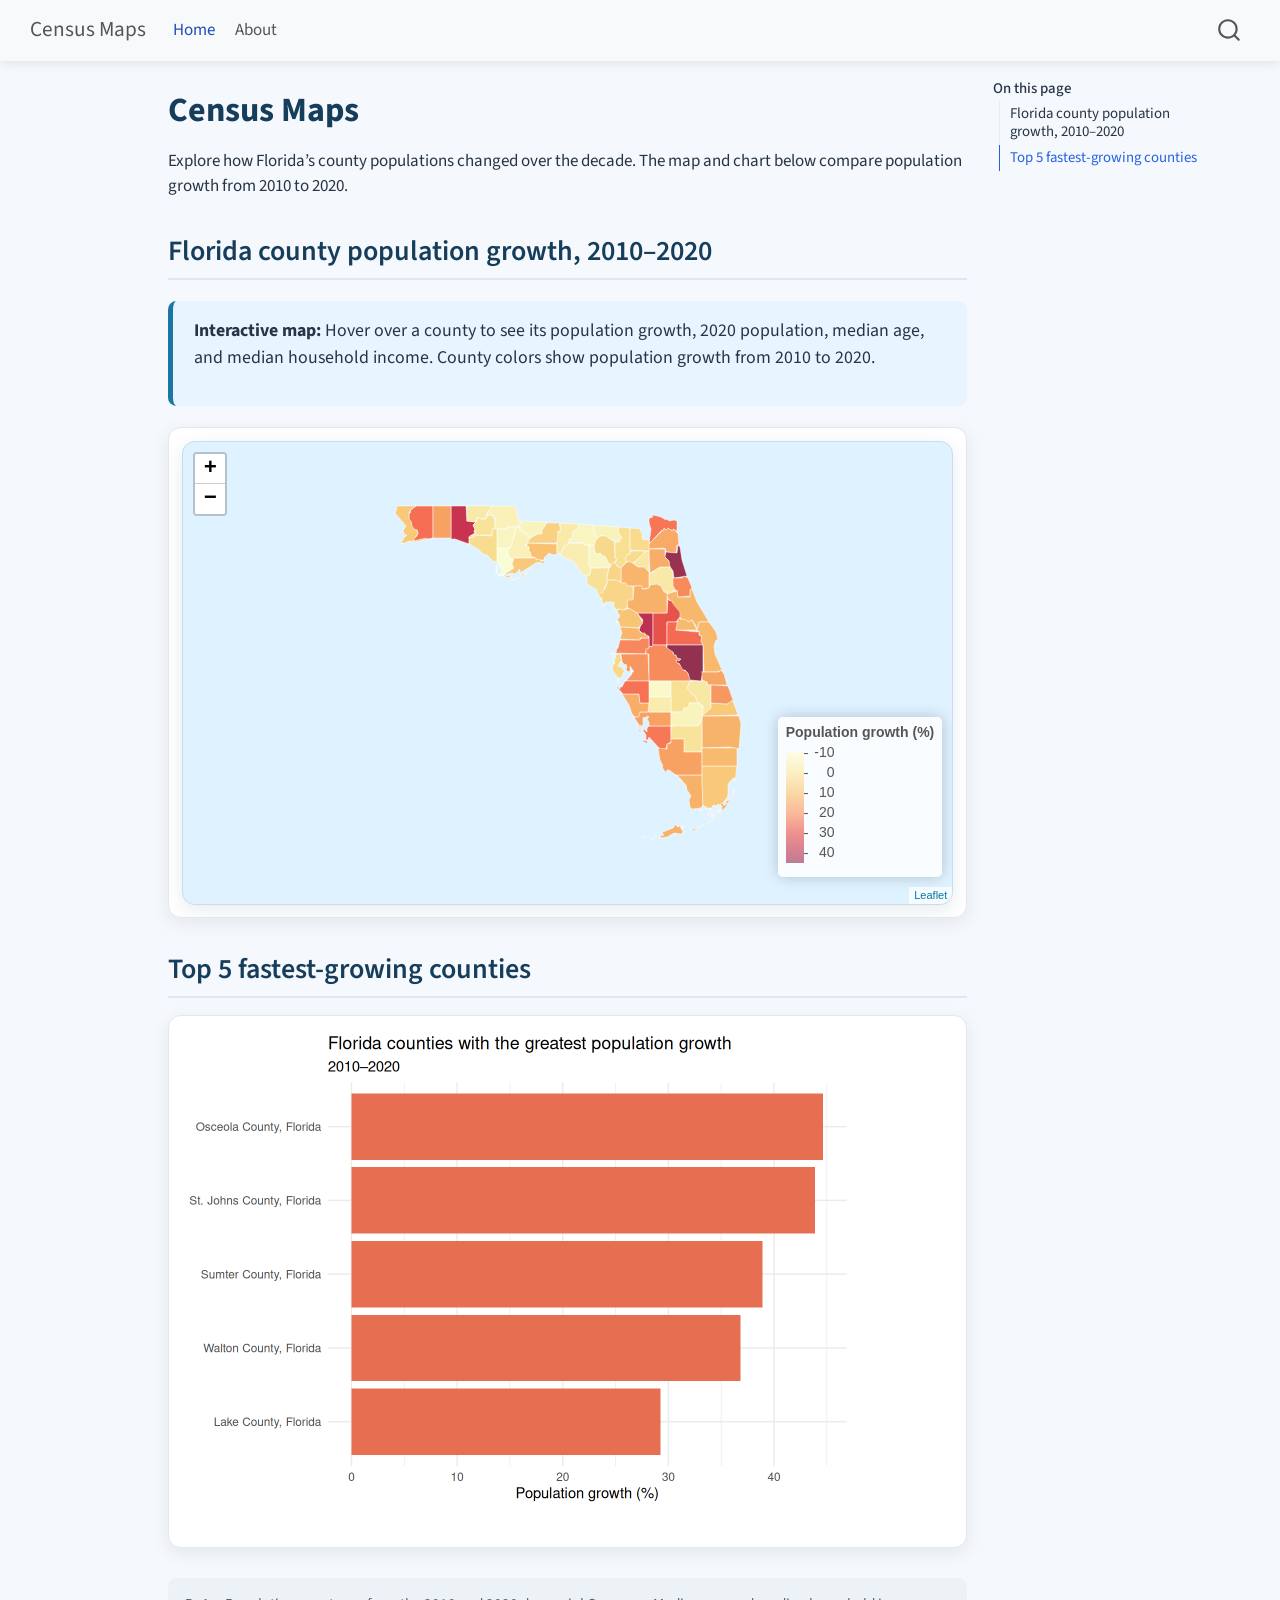
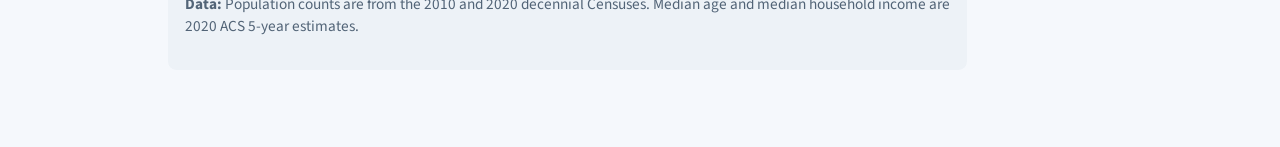
==== commit 8790f417: "Built site for gh-pages" ====
--- a/index.html
+++ b/index.html
@@ -129,7 +129,8 @@
     <h2 id="toc-title">On this page</h2>
    
   <ul>
-  <li><a href="#sarasota-county-population-by-age" id="toc-sarasota-county-population-by-age" class="nav-link active" data-scroll-target="#sarasota-county-population-by-age">Sarasota County population by age</a></li>
+  <li><a href="#florida-county-population-growth-20102020" id="toc-florida-county-population-growth-20102020" class="nav-link active" data-scroll-target="#florida-county-population-growth-20102020">Florida county population growth, 2010–2020</a></li>
+  <li><a href="#top-5-fastest-growing-counties" id="toc-top-5-fastest-growing-counties" class="nav-link" data-scroll-target="#top-5-fastest-growing-counties">Top 5 fastest-growing counties</a></li>
   </ul>
 </nav>
     </div>
@@ -155,14 +156,32 @@
 </header>
 
 
-<section id="sarasota-county-population-by-age" class="level2">
-<h2 class="anchored" data-anchor-id="sarasota-county-population-by-age">Sarasota County population by age</h2>
-<p>Each dot represents about 100 residents and is placed within its census tract. Dots show estimated population counts, not individual people’s locations.</p>
+<p>Explore how Florida’s county populations changed over the decade. The map and chart below compare population growth from 2010 to 2020.</p>
+<section id="florida-county-population-growth-20102020" class="level2">
+<h2 class="anchored" data-anchor-id="florida-county-population-growth-20102020">Florida county population growth, 2010–2020</h2>
+<div class="map-instructions">
+<p><strong>Interactive map:</strong> Hover over a county to see its population growth, 2020 population, median age, and median household income. County colors show population growth from 2010 to 2020.</p>
+</div>
 <div class="cell">
 <div class="cell-output-display">
-<div class="leaflet html-widget html-fill-item" id="htmlwidget-8c926ff15f11c5882b91" style="width:100%;height:464px;"></div>
-<script type="application/json" data-for="htmlwidget-8c926ff15f11c5882b91">{"x":{"options":{"crs":{"crsClass":"L.CRS.EPSG3857","code":null,"proj4def":null,"projectedBounds":null,"options":{}}},"calls":[{"method":"addPolygons","args":[[[[{"lng":[-82.5161079740966,-82.51974409001051,-82.522032,-82.52828700000001,-82.533134,-82.53622800000001,-82.536458,-82.5380476357473,-82.53971900000001,-82.54118933414939,-82.54197072612682,-82.54512,-82.5563974724958,-82.557669,-82.56399399999999,-82.5642788317647,-82.56696948590699,-82.56889200000001,-82.56975400000002,-82.5672199796588,-82.564576,-82.561724,-82.5616553076767,-82.560326147211,-82.56005999999999,-82.5624243795652,-82.566002,-82.569248,-82.57602,-82.58353099999999,-82.58675100000001,-82.588375,-82.5895216404579,-82.5898157854789,-82.59036500000001,-82.597629,-82.6042029327658,-82.6119412031604,-82.6120200928622,-82.6181103752717,-82.623863,-82.63754299999999,-82.642821,-82.6428345450266,-82.63992399999999,-82.61705600000001,-82.616585,-82.59652,-82.576801,-82.565477,-82.55933899999999,-82.54261,-82.531583,-82.53024000000002,-82.52906299999999,-82.51998,-82.51387099999999,-82.505701,-82.505618,-82.50161199999999,-82.487087,-82.48079199999999,-82.478728,-82.472264,-82.463604,-82.45505,-82.449001,-82.448609,-82.447461,-82.44708799999999,-82.43333699999999,-82.416859,-82.41673299999999,-82.398117,-82.392004,-82.374815,-82.352925,-82.350649,-82.346959,-82.268238,-82.252264,-82.252588,-82.253117,-82.25298600000001,-82.253051,-82.25318900000001,-82.253197,-82.253596,-82.11291799999999,-82.05649700000001,-82.056541,-82.05749200000001,-82.057631,-82.057382,-82.05751600000001,-82.057506,-82.067588,-82.076404,-82.088588,-82.103323,-82.11325600000001,-82.118728,-82.13893,-82.139759,-82.15082,-82.15616,-82.163535,-82.17718499999999,-82.1944,-82.203442,-82.204768,-82.205071,-82.206968,-82.21937800000001,-82.23853099999999,-82.251003,-82.251598,-82.252252,-82.255169,-82.255183,-82.255252,-82.255279,-82.255297,-82.255298,-82.255521,-82.263651,-82.272445,-82.288996,-82.299896,-82.304261,-82.312691,-82.317132,-82.317717,-82.32084500000001,-82.323284,-82.33727500000001,-82.3382,-82.349254,-82.350234,-82.35266,-82.36163999999999,-82.365117,-82.3752262256954,-82.37704600000002,-82.381608,-82.39279500000001,-82.40061799999999,-82.409548,-82.419218,-82.445718,-82.4457498095544,-82.45396619136569,-82.4559286783948,-82.456329,-82.4577588872524,-82.460319,-82.46033945499561,-82.4617697170232,-82.46531899999999,-82.4660695470612,-82.46764430048179,-82.46889,-82.477019,-82.486667,-82.492836,-82.49964629166131,-82.499927,-82.50284000000001,-82.511082,-82.5113859335525,-82.514223,-82.5161079740966],"lat":[27.2158836425247,27.2235507298134,27.22837499999999,27.237371,27.241266,27.245397,27.248758,27.25147222626221,27.254326,27.2561499657103,27.2571192910664,27.261026,27.2667307888599,27.267374,27.26985700000001,27.27018963325731,27.273331842668,27.27557699999999,27.279452,27.2820447461892,27.28475,27.289186,27.2894301384614,27.29415408978,27.2951,27.2959407832415,27.297213,27.298588,27.309324,27.317588,27.31960699999999,27.324436,27.3266993184516,27.3272799222919,27.328364,27.335754,27.34238256100941,27.3501851350918,27.3502646803534,27.3564055719558,27.362206,27.379977,27.38972,27.3897369770961,27.38971799999999,27.389547,27.389542,27.38932,27.38918800000001,27.389084,27.389041,27.389014,27.388788,27.38868799999999,27.388661,27.389019,27.388974,27.388905,27.388904,27.388445,27.38835600000001,27.388318,27.388315,27.388271,27.38824,27.38868800000001,27.388608,27.388605,27.388587,27.386123,27.386348,27.38642,27.386415,27.38645099999999,27.38683,27.38661100000001,27.38654700000001,27.386534,27.38651299999999,27.386304,27.386243,27.364421,27.300104,27.299432,27.290546,27.289878,27.289774,27.20891599999999,27.20818899999999,27.207769,27.203876,27.135262,27.125331,27.11985,27.076488,27.032119,27.032079,27.03211999999999,27.0322,27.032366,27.03247499999999,27.032503,27.03262700000001,27.03263200000001,27.032704,27.03273199999999,27.03274800000001,27.032789,27.032826,27.03284299999999,27.03283999999999,27.03284,27.032855,27.032896,27.032958,27.03299700000001,27.032936,27.032985,27.03302,27.031137,27.012292,27.00559,27.000336,26.998945,26.945264,26.94532999999999,26.945396,26.945506,26.945564,26.94564199999999,26.945728,26.945746,26.945727,26.945625,26.945675,26.94588,26.945919,26.945909,26.945896,26.945936,26.946073,26.946139,26.9460406622791,26.94922699999999,26.957687,26.97271100000001,26.984937,27.00450799999999,27.02073599999999,27.06063399999999,27.0607139870448,27.0813745750656,27.0863093671596,27.08731599999999,27.0918375256801,27.099933,27.0999771786995,27.1030662586266,27.110732,27.1113373137878,27.1126073473502,27.113612,27.141231,27.158663,27.16839,27.1800811127335,27.180563,27.189728,27.20758,27.2079988883632,27.211909,27.2158836425247]}]]],null,null,{"interactive":true,"className":"","stroke":true,"color":"#444444","weight":2,"opacity":0.5,"fill":false,"fillColor":"#444444","fillOpacity":0.2,"smoothFactor":1,"noClip":false},null,null,null,{"interactive":false,"permanent":false,"direction":"auto","opacity":1,"offset":[0,0],"textsize":"10px","textOnly":false,"className":"","sticky":true},null]},{"method":"addCircleMarkers","args":[[27.33569413057028,27.34012148228073,27.33149445872735,27.33313873280494,27.34079212780869,27.33748659052252,27.32946850516469,27.32964628544287,27.331143683488,27.33589245441604,27.33193363512224,27.34370021359109,27.33537263525429,27.34250659319476,27.32898532168822,27.32846885461342,27.33420109639139,27.33199069822877,27.34292951809657,27.34277090265386,27.33102091974472,27.33415914875841,27.33888372006284,27.33363102464494,27.32882176613297,27.33005120719469,27.33957683472343,27.3334307247427,27.33038719217742,27.32848291075148,27.33258880354559,27.34097035527671,27.32940718189445,27.3395619669446,27.33295151709282,27.33266231623154,27.32937836169133,27.33890758994261,27.34435073519596,27.33540645874836,27.33280831946712,27.33479243007876,27.33029256247739,27.33649502468414,27.34330504500002,27.33934729148519,27.33814723804118,27.33876122251889,27.33626571061623,27.33949025027283,27.34217656502597,27.33629789427902,27.33844587504698,27.33980982586305,27.34360073998783,27.34043462550641,27.34331020846859,27.33737623971799,27.34181107497185,27.33669515685282,27.3362626788033,27.3413667093279,27.34178061352988,27.33786096625058,27.33838852077603,27.34302240402419,27.34424101090995,27.33703166225321,27.34200949032062,27.34152700254265,27.33821244080103,27.33921588601025,27.34008077124735,27.34176033859726,27.34413635282683,27.34078284287808,27.33863035331874,27.3399922563287,27.33672858217179,27.33823743613969,27.33599909678025,27.33570320658192,27.3409997867589,27.33734789204223,27.33318662029611,27.32757749858359,27.32457952673753,27.33045180751331,27.33478319374045,27.3251966242994,27.32638067622333,27.33370560513281,27.33327350956835,27.3300431260184,27.32523286871506,27.33217585236241,27.36212657134193,27.358775175778,27.34788920274991,27.35559042929977,27.35317713804688,27.34574173227499,27.35261224232821,27.34970340683698,27.35258830854659,27.34787231517183,27.34728659316006,27.34949109965675,27.35290115544802,27.36681932329984,27.34974620672865,27.35859242352671,27.34751578299328,27.34817142116404,27.34772392426482,27.3489615460263,27.3514167788509,27.36208306878425,27.34916739975242,27.35143298915681,27.36656297180464,27.3609602116707,27.34681842470583,27.35000856744134,27.35048160530396,27.34663614300735,27.35188934208899,27.35868639610588,27.35130747708483,27.34793043026662,27.36407332585421,27.35722876947726,27.35203978664071,27.36709972415764,27.34976560990283,27.35833698370329,27.34676976219049,27.34829384196593,27.35067262496581,27.34954397533324,27.3601600081465,27.35092083878967,27.34649465877894,27.36311439297865,27.36160015139307,27.34924270265093,27.34929609297787,27.35406169079857,27.36244750423302,27.36470700717547,27.36398162969052,27.35750207959127,27.35773845714852,27.35764478015735,27.35732982984542,27.35918882712123,27.35317548076029,27.36446434183319,27.35675770833772,27.35761861796736,27.35687417593058,27.35674601599004,27.36638875859288,27.36461572602854,27.36030035694091,27.35344947733513,27.36500443020885,27.36434682017916,27.35794694739285,27.3571604931146,27.36379585324872,27.35521952726201,27.3620210961984,27.36205023433754,27.35814022426334,27.36554950223055,27.3564335849548,27.36695063874166,27.36095822552057,27.3667939502127,27.35351266194,27.36547348573665,27.35991420872788,27.35732051789547,27.36574237612557,27.35581605307968,27.36247814763106,27.36422815643979,27.3543442928173,27.3321890999809,27.33053310547265,27.35218804994381,27.35018593840483,27.3493688877946,27.34737785532154,27.33848474418454,27.33809861364947,27.33688705456461,27.35133515467374,27.34685116344709,27.34828869204743,27.33939331652098,27.34322845656449,27.34780816136019,27.34687696897465,27.35046304243717,27.34059738094168,27.34270434624951,27.34649448673531,27.34909510858821,27.35027541884745,27.33267323273358,27.34590806810761,27.33534546014013,27.33177083804348,27.34172639541556,27.33193492937782,27.33638139957039,27.33937709848425,27.33459937380035,27.33385555073035,27.34072436221749,27.33574340366405,27.33097525115837,27.344239054879,27.34212603501585,27.33324107353787,27.33638413773746,27.35008922312638,27.34135398709125,27.34324165724283,27.34376504512478,27.34825721472971,27.34861007675728,27.35056069641187,27.34880931303856,27.33239881354028,27.33599491431269,27.33272670252715,27.32600204229862,27.33209275275346,27.3334731701112,27.33700986880876,27.33060565718341,27.33066185915247,27.33606700568187,27.32671998710726,27.33054367748323,27.33169211096409,27.32845218851531,27.32954231456648,27.33267496491312,27.33510512261049,27.32752306179488,27.33521162332319,27.33284266011739,27.33680731644292,27.33136347700459,27.33055349306795,27.3348893018828,27.32958870919762,27.33470600740728,27.33338595601385,27.33645300591916,27.33629280588314,27.33983280535945,27.33874578833737,27.33060707771719,27.33163947751511,27.33904143157501,27.3340767856179,27.33104386053447,27.34012626468051,27.33609163940932,27.33957414676226,27.3338541516395,27.33129576834134,27.33976522724254,27.33433229277293,27.3395363306693,27.33941327897769,27.33674124194738,27.34249976311791,27.33151905277466,27.34167936918637,27.3320634579665,27.33142469152112,27.33673882171977,27.33724019421185,27.33187825671694,27.35082216000097,27.34687589438701,27.33905638249599,27.35124705463766,27.34882800079277,27.33776080471533,27.34932162192366,27.35120468948211,27.3455420856256,27.35023008372958,27.34617631945727,27.34742727814333,27.34214140886926,27.35186553624322,27.34631828405256,27.34528404344628,27.34958933241489,27.35022232393037,27.34899150788352,27.34637130307917,27.35173779020165,27.34521440503009,27.35054746921755,27.35051416373919,27.34260016042544,27.34361545195265,27.34578080455021,27.35168748983715,27.35181647726522,27.35104488024832,27.34585353720979,27.34559915574841,27.34882795706148,27.34455614886995,27.34914840427231,27.34394453322321,27.34600006946505,27.34347176002029,27.3457838720991,27.34981492411016,27.3470103873687,27.34325266769478,27.34807699909213,27.33908999998582,27.34637322392083,27.33983214937223,27.35013359778084,27.319336268512,27.31980040941293,27.317818362304,27.32375427029448,27.32161792364665,27.322701755166,27.31849376329041,27.32256816355999,27.32127002626299,27.31716624377011,27.32355181451724,27.32263015730256,27.32486310523101,27.32140307417363,27.32114582608565,27.31555887713097,27.32861340701555,27.32345628903434,27.32363937841578,27.31956265190372,27.31970653371052,27.32591395838881,27.3166250027778,27.32586266467477,27.32350283046916,27.31741541890705,27.32728909219954,27.32485968730698,27.32473525864067,27.31949268564101,27.31594973693552,27.32248290682883,27.32726335758323,27.31658394408734,27.31707827814237,27.31731164875148,27.32628194382252,27.32661340399117,27.32455050653806,27.3184346101357,27.32618976479688,27.3241879462519,27.32926345997022,27.3294776687717,27.32515338168717,27.32758649251982,27.32173865596962,27.32929620660476,27.31938685580396,27.31831193523703,27.32394512986189,27.31723540169723,27.32376057059397,27.32338174804323,27.32781081335647,27.32151723153883,27.32961337440611,27.31871097397425,27.32145718691988,27.32474454601212,27.32102899441758,27.31851127002679,27.32570323541696,27.31973355967138,27.31764336870861,27.32157980176801,27.32138334974935,27.32363047298329,27.32621819094942,27.31743811401958,27.32127014187816,27.32565874062802,27.32431702098745,27.32376881848806,27.29918738734941,27.30207496408296,27.3006648030846,27.31076877660243,27.30697495750651,27.31538976793943,27.30132418283997,27.30013165393173,27.3123973147922,27.30514689288694,27.30203205947443,27.31461490537402,27.30747769876194,27.30247828344586,27.31321323207604,27.30773253943433,27.30340771300997,27.30859077305022,27.29942543410285,27.31051017362751,27.30622853216302,27.31218778025135,27.30336598193702,27.30831113730137,27.29947672482963,27.30727846912739,27.30833424248621,27.31324413957711,27.29920404833234,27.30116181867303,27.31065626680109,27.29986224405868,27.30915714166655,27.31452961661776,27.3052665517647,27.3022295273555,27.30899152441965,27.31145268540657,27.30821756262408,27.30345280700778,27.31112552281034,27.30802593440617,27.30458880125098,27.30737168213422,27.30503336238068,27.30385148470065,27.31165106066423,27.31114305582463,27.3016248749704,27.3168283155053,27.34434133179592,27.30961329619676,27.33634580927193,27.30207505187047,27.30716813290684,27.31000949417577,27.32378387797217,27.32081902841764,27.30924692611303,27.31298883822996,27.32947375152897,27.30441011377483,27.31534439560476,27.30647266213114,27.31906863380989,27.33083962672807,27.33523978353404,27.34314604064044,27.3174643107891,27.35044111112271,27.33091570367089,27.32236302774851,27.31606545126329,27.34647063676338,27.30673625749406,27.30821598662363,27.34570433361372,27.3338136272909,27.35194296821538,27.35731539966914,27.35112779434993,27.35125391728564,27.35040426909394,27.33110698439154,27.34589291429772,27.33478906206807,27.35081840508801,27.35158861407004,27.33180829836515,27.34291440137143,27.34225231530642,27.34999733067962,27.34018230158558,27.34226145365402,27.35071422800487,27.34258210781331,27.37261327295908,27.36734016357287,27.36632037222561,27.38344689495465,27.35743810032869,27.38227410300376,27.35515593237669,27.38104704720291,27.36317092213036,27.36889158730231,27.37532338345614,27.38212992620708,27.36621014773135,27.36276812210521,27.38122629205379,27.38501948487341,27.37532943502528,27.37298673516304,27.37910108818611,27.37476726093851,27.35337319944197,27.38242472984538,27.3647544997417,27.36259794308296,27.36636722885537,27.35768306526658,27.37106606110347,27.38507328981438,27.35425665499787,27.38748455533382,27.35541593993156,27.37676999773831,27.35919219853252,27.37959578797614,27.3623850930042,27.35580615419447,27.36848987528587,27.37356932620591,27.37051696370361,27.37761003453566,27.38776132841052,27.36516078798792,27.35428359715525,27.38267442736757,27.36395028841977,27.38660610026783,27.38791328767064,27.36953634709292,27.38523471254904,27.37543542650961,27.37932260446176,27.38435447613469,27.37133167563575,27.381627721655,27.37669855751203,27.38502491862569,27.38806978798188,27.36998554120115,27.38851740976963,27.37939378438072,27.38426636485255,27.3752821313842,27.37820292500114,27.38685191751728,27.37598958784736,27.37698364974244,27.37653200167572,27.38886928726915,27.38662494955371,27.37203481495142,27.37279224275766,27.38153600236599,27.37752546047788,27.37311333097595,27.38276693441718,27.38561119355242,27.37505691815145,27.37445198020356,27.38137021016945,27.3881742115348,27.38469427852896,27.36597756926527,27.36755218217387,27.3771198230542,27.38334989181596,27.38005683084049,27.37342285816971,27.37163536191801,27.36316234912742,27.38572903593941,27.38683270281431,27.36052322023606,27.37930762273193,27.36894133528238,27.38285663319173,27.38166587215771,27.36836896791731,27.38640677425674,27.38498844034734,27.37329207944054,27.37678301634624,27.38724765929624,27.37197869263525,27.38671253985288,27.36999374301333,27.38469654220461,27.37026515472197,27.36095344857524,27.38299817855275,27.36552164712758,27.37129395785786,27.36911466029539,27.37757272326738,27.37554054479705,27.38128300803112,27.38544757099393,27.37621509711394,27.37605467920271,27.37699721203126,27.38117759609491,27.37851043135377,27.36480744043619,27.36070869800404,27.3538082083955,27.36429190054853,27.37373606599088,27.36205927999967,27.35518806837982,27.37098887443476,27.35794045363136,27.3553464379357,27.35692597583778,27.35810621988162,27.36674912222561,27.35549708195889,27.35933479407769,27.37355159756821,27.3563852722157,27.35537536282139,27.35679164804278,27.35521951696046,27.36161440401363,27.35794077101989,27.35556977889229,27.36331671771796,27.35359141342573,27.35232854713667,27.35725713062399,27.35819714673049,27.369150922576,27.35720556996762,27.37367351302856,27.35620375818087,27.36546619693926,27.35450925234346,27.37352800620166,27.35595666327775,27.36781230185123,27.36853066742486,27.35473389591579,27.36264280694928,27.36118386948919,27.36745051521746,27.35919766891681,27.35892176766529,27.3543054102389,27.35293369506736,27.3592747903969,27.37373450207273,27.3538002422401,27.36634581980576,27.35273194473732,27.37127485623005,27.36400445105696,27.36200632288779,27.3558503365866,27.35533577634161,27.35552253188332,27.36738248046408,27.36280984967911,27.37039950033166,27.35809947882185,27.355143497645,27.35642901905043,27.35958689480958,27.36012147083227,27.35506556611546,27.36051108632882,27.35566517398966,27.35290933301723,27.3659540950541,27.3569211697291,27.36588863305905,27.35524049791602,27.36672500475114,27.35552285071583,27.35375473833756,27.36521720498885,27.36252925190997,27.35730022224475,27.35700205400344,27.36746371409845,27.35304943334351,27.35266802762784,27.355538436139,27.35689921736832,27.36998505394801,27.36910619556289,27.35999364800811,27.35764768614491,27.35739125975269,27.35838834079081,27.35683681845009,27.35799473458236,27.3563833132114,27.35277175645951,27.36986453640409,27.36043610264769,27.3530421358346,27.36273554394116,27.35514674406396,27.36980308123187,27.37002908848103,27.37010533469539,27.37887848727296,27.35536981067893,27.35776890004637,27.36915290379898,27.37231769790248,27.36298337261493,27.35922107083546,27.36548385427211,27.35229164829108,27.36280508496,27.35215035807776,27.36287801970586,27.38085492644551,27.35606091634481,27.36847428548819,27.36862525898213,27.35948097780441,27.36560101051112,27.36775076007358,27.3708469604617,27.37336275413281,27.3697681847852,27.35856629100491,27.36113283137968,27.35856105921282,27.36545433240424,27.37166956990839,27.35664879801134,27.35231969444655,27.3610492055783,27.36456497113566,27.3698993368808,27.3618985053874,27.36897972567269,27.37625337165825,27.36307259921152,27.36956751853769,27.3648490501074,27.34478930791919,27.37721540553162,27.35488910807894,27.35123283858926,27.34659119580409,27.34478368731516,27.38116598091322,27.35580932523635,27.38317715967483,27.38815913709033,27.37333888060622,27.35537552737956,27.37262025457952,27.3529023671066,27.36348628163276,27.35930582167735,27.35899512542908,27.37761817359208,27.35153163767039,27.35830137284975,27.35448404225251,27.3579174583241,27.35547911006323,27.3581901844362,27.37379424718901,27.37310404371172,27.37908050789655,27.38433427961064,27.36764403219808,27.35108251393366,27.35611354133525,27.35015044808656,27.35470813585548,27.37639017157388,27.37212462144052,27.37239587274216,27.35886302532147,27.37848458033068,27.37244139669723,27.35210127592692,27.37371644739599,27.36648155166166,27.38527171188595,27.34809638350675,27.36624661235819,27.37904871752333,27.38294035752876,27.38559507390525,27.3837932457173,27.38174181004047,27.38647057752734,27.38231973381104,27.38086960575744,27.38047213163997,27.38095466883982,27.38650091641353,27.37936627974551,27.38549968161781,27.38516143332841,27.38837307242978,27.38808783126645,27.38119350718722,27.38567536178975,27.38637265510855,27.37852529417431,27.37737754160976,27.38458341145942,27.3853714351702,27.38171786929944,27.37732622545091,27.37649935332345,27.38403896671226,27.38527327029271,27.37776111975304,27.37457376522196,27.38775148884632,27.38343472257578,27.37782276330008,27.38264944036708,27.38589406514773,27.38715931914987,27.38765302232446,27.37450036603381,27.37687639564179,27.37032098972477,27.37604316108124,27.37092029716306,27.36463200663123,27.36369304762107,27.37090962594507,27.37907646127559,27.38055643015487,27.36843863397861,27.37406462636815,27.37838900139103,27.37474719618702,27.3749818222496,27.38026561932687,27.3756033599384,27.37378866814579,27.36521125929454,27.37338463224987,27.3802649171172,27.37940316267654,27.3653625443023,27.36904240772261,27.36351373923896,27.37807489963727,27.37319261384386,27.37136144524495,27.36536069403481,27.38043506525256,27.34330938597426,27.34755681701015,27.34383656995339,27.33863227136107,27.33911326719837,27.34214616152074,27.34217101532312,27.3484373376713,27.33930997764062,27.34180846258028,27.3508916691274,27.34237144809147,27.35114958241767,27.34624602322483,27.34341981210432,27.33953456739763,27.34323990144872,27.34062529050389,27.34348183461523,27.346526278193,27.34793975310835,27.34964243223052,27.34331062422859,27.34188935909417,27.34058837320388,27.34182831214077,27.34498588582353,27.33811684519219,27.34375392345092,27.34450987869113,27.34353730992546,27.34314752150543,27.33923259439316,27.34225728345965,27.34170763090093,27.32997837048946,27.33345108146226,27.32286216722716,27.33233052282075,27.33576233957202,27.32408678826659,27.32313185332944,27.33759874202477,27.33360322754142,27.32667890294137,27.33509047648819,27.33221456474813,27.32715765543144,27.33384590298979,27.33469749883657,27.33362425352621,27.33288722295828,27.33334680562957,27.32528028696767,27.32831919670949,27.32519728537239,27.33076501184377,27.32811008864858,27.33609661022296,27.32368145939684,27.3230870163779,27.32476728732102,27.33716957254893,27.32904832438344,27.33294241621723,27.32970215420374,27.33209619915735,27.33484552141042,27.32927446961559,27.32321382490321,27.33686739740333,27.31132422110153,27.32143734800838,27.31593794345533,27.31508590677033,27.31074014506235,27.3105655465305,27.31175389700208,27.32213823545458,27.31726033212782,27.32033606642371,27.31270423181823,27.32247655760407,27.31782499895701,27.31816206542264,27.31935881218194,27.32085452945133,27.32102105210407,27.32135499214479,27.32256078139592,27.32236731252021,27.31481242183775,27.31421394267669,27.31168920644797,27.31943601739229,27.31499901356496,27.31523056805064,27.31783579374847,27.32032893570988,27.32235550212646,27.31943624920322,27.32299031947899,27.31579898212057,27.32028465400285,27.32202616616685,27.31825199683902,27.32559731777511,27.31997454079783,27.32097836711541,27.32629681767361,27.31717600481291,27.32126686315119,27.3169518569302,27.32449479799001,27.31658266497899,27.32172300441669,27.31920994497824,27.31889496540985,27.29177593585266,27.28442067072131,27.28563319924193,27.29031803649059,27.29545918216262,27.29606776995232,27.29149920852136,27.28571059706821,27.29159537377987,27.28384708814205,27.28522562956919,27.28487111964802,27.29209443430053,27.29579595377745,27.28666223398438,27.29830796467602,27.29614870816646,27.28683204232448,27.29476056610767,27.29109939545375,27.29345863169214,27.2880485540855,27.29456032718028,27.28721670872757,27.28721164475036,27.28628049068691,27.29240398733968,27.29567453430392,27.29671295897143,27.29177472036581,27.29351217704299,27.29393626078312,27.29322531876775,27.29142349755945,27.29479978968146,27.2961726710776,27.29757803107973,27.29200472049713,27.29453783825447,27.29326282783681,27.28860754608059,27.29805788142525,27.28391511939297,27.28577600836019,27.2731121886997,27.26817901092985,27.26634893062742,27.28621506941328,27.27528976494891,27.29508514035892,27.25041033992919,27.27048824503449,27.29996724518187,27.26658682094823,27.27274083886067,27.28012424771956,27.27865210943335,27.26337578844515,27.27782786767067,27.26753696570582,27.28391940763122,27.28618223091398,27.28302046765023,27.2812887730853,27.27627738996432,27.2760123885439,27.29890015134336,27.27505859972841,27.28683269663093,27.28546448325228,27.29570043128446,27.27987630955724,27.28263486884432,27.29395360085542,27.26396792639792,27.27854520077051,27.28130823374465,27.27842817955787,27.26890652811381,27.26940058111553,27.28228591847199,27.26265387358121,27.26642993483404,27.26949286493202,27.28041931584592,27.30168629907041,27.28373848711157,27.25315185014325,27.29421078028999,27.27390805275068,27.2584336933339,27.27590468582309,27.27095974364365,27.2933641941721,27.27104387495754,27.28407305062581,27.26944230356037,27.28325783831317,27.27570302143757,27.28358305270257,27.26525772503511,27.27190695093534,27.27369881161596,27.29801794908804,27.26676306925318,27.28860952071914,27.25986398478748,27.25738016665133,27.28101615252038,27.27297004653026,27.27571690912253,27.27484309817999,27.27628539417545,27.28986136887062,27.29565731095757,27.28070001327851,27.28716713702055,27.34090871795268,27.34344605914527,27.34342875463219,27.33403165472749,27.33801767579817,27.32595372136146,27.32659748086241,27.32584347005983,27.33514702258022,27.33960215487678,27.33179480883615,27.33364007672732,27.3359299682616,27.3123337404731,27.31575692802193,27.32879180059715,27.33057440620622,27.32852997630756,27.32308120106676,27.323594694433,27.34085096772749,27.33290827172898,27.32307693475174,27.31501164825752,27.3271453080405,27.3297038036121,27.31164674250443,27.33476303174413,27.33068915599658,27.33286889971134,27.31960713921598,27.32174485128344,27.3315085069855,27.34287522507102,27.32191315349857,27.31681581821184,27.33087798561828,27.33845328476849,27.33766256098712,27.31185810186016,27.33658570728648,27.3427731646613,27.33093148718555,27.32451491754536,27.33230125814459,27.33955547069685,27.326947844863,27.32763927352126,27.33628622896858,27.32162790966008,27.2994210727919,27.32176133469791,27.32882699295323,27.2990225884007,27.33532857574677,27.30052873131764,27.33801500000649,27.30741591467369,27.30576220061951,27.30947818519473,27.33467760018453,27.31226039805334,27.31939801016049,27.30535177348781,27.32546555260235,27.30736659475231,27.31458814864109,27.31931328108711,27.30598881272784,27.33665082945353,27.33228160441791,27.29767354319987,27.31150680573105,27.30301235345381,27.31493229511747,27.30765646806211,27.30676235320104,27.33241414175,27.30339717180889,27.31141362011293,27.3122947950295,27.3028010036101,27.31772199476328,27.30190667250172,27.31229633666096,27.31788751986099,27.33083119369928,27.30550795881756,27.3082257389085,27.30129252428813,27.31814597822639,27.2987865470267,27.31353524695914,27.30979248156838,27.31120862721607,27.33462522414725,27.30975816762208,27.3078941853395,27.33302826829244,27.31440486741554,27.30855889411187,27.31134408546587,27.31137413797005,27.31268273108549,27.30909515077838,27.31068262183945,27.31018532200927,27.31280105216127,27.3133377350074,27.30950723781334,27.31458872664921,27.31486369285123,27.31532449075923,27.31219954840567,27.31299071739605,27.31439699709817,27.31127197249731,27.312692084692,27.30922324389305,27.31353502487475,27.31328322749017,27.31065658751983,27.31546982345281,27.31031623378715,27.30853403934211,27.3100797572447,27.31005105485502,27.31547764664855,27.31377414722341,27.3112241720826,27.30512183190363,27.30603552342425,27.30623788655926,27.30466258360231,27.30338074829089,27.3077179259086,27.30100764971065,27.30354152121235,27.30822303033334,27.29937258162647,27.30409592706216,27.30063342295165,27.30440678840655,27.30018141705745,27.29990218218158,27.30430795697398,27.30006962329306,27.30041873627524,27.30312147521671,27.30406990852682,27.30476358595751,27.30342984142549,27.3038147710126,27.29912374831785,27.30596222757883,27.30682475800454,27.30756889711684,27.307344634089,27.30241685964566,27.30067832153287,27.30578466934122,27.3039571728286,27.30023489611465,27.30318277821371,27.30467624006315,27.30615121352067,27.3079040008419,27.30319920847868,27.30603867805168,27.30524080320741,27.30676010294544,27.30576950671772,27.29912718995353,27.30239430805812,27.30481993527277,27.30771347567881,27.30732970154421,27.30353632847689,27.30087565579243,27.3012122778128,27.30746059399158,27.29888754896496,27.3060615811284,27.30242151023847,27.30616357705442,27.30145978521704,27.29974322670941,27.30087111211113,27.30424578893592,27.30785554021432,27.30098726410652,27.30041260664076,27.30133546716282,27.30076422616554,27.30784411923661,27.29780768764992,27.29153934619364,27.29426880994684,27.29665746019208,27.29618044067988,27.2970910593038,27.29794790413523,27.29570043292244,27.29602121784517,27.2975554436435,27.29429072504877,27.29521033838175,27.29391978853219,27.2961301077458,27.29572694197169,27.29304755268211,27.2962599658479,27.2941080606101,27.2946604150706,27.2926503490056,27.29456963211468,27.28964629548412,27.27534548356772,27.27686334860301,27.29020840700129,27.27558687614654,27.26983489153925,27.28730133470264,27.27392057892126,27.27103461253424,27.27600145249786,27.28969361698907,27.27633759795964,27.28980637116121,27.28271106306829,27.2822116690676,27.28571646967104,27.29022966861628,27.27879089139868,27.28779358275307,27.28069620411464,27.27980617950578,27.27236499141222,27.2704245137247,27.28368744890781,27.27411843935079,27.28308014363166,27.28052673726924,27.27546829760998,27.27327929331891,27.28694982819605,27.29189389005861,27.29788381095283,27.29349237532898,27.27893068158423,27.2944953435762,27.28482490312874,27.29061200807794,27.28408149623896,27.28959333845537,27.29726444171085,27.29734739086937,27.28503731324314,27.28208981251143,27.28945292623334,27.27801494603138,27.29104759208337,27.27766946023059,27.28352348375652,27.29578347263834,27.28405258908846,27.29664216205786,27.28787831673736,27.28459441289095,27.28340570418752,27.28455877523436,27.28460553670662,27.288615636081,27.2911604851119,27.28556413577303,27.28954742349501,27.2921204059535,27.29636524449388,27.29766434102385,27.28586929143091,27.29080033118966,27.28912483625063,27.29469438561771,27.29265168575236,27.2821591847932,27.28339264943108,27.29321654121808,27.28023261287693,27.28868989643734,27.27949830920565,27.28339894823145,27.26947375260075,27.26927690615913,27.27969296200705,27.27559049989303,27.27522422009302,27.27166580021173,27.26916025447892,27.27403111473507,27.27511031542661,27.27146944265412,27.26944684064473,27.27135132405049,27.27230370094157,27.27127214957978,27.2731797514402,27.27209079926477,27.2723862753611,27.27679807126444,27.28278138360596,27.2777383803444,27.27294231449023,27.27455816892443,27.27143476789128,27.27060466294187,27.27496188728818,27.27578387309348,27.27022163860289,27.27412763785089,27.26929223353136,27.31635332997268,27.31149196325803,27.31335209066426,27.31668189027192,27.31252183892749,27.31753788536635,27.31215373738394,27.30833939593623,27.31869068738287,27.30854212487185,27.31190077216682,27.31674620459274,27.31205970191594,27.31816623223316,27.30920484543482,27.31803541938647,27.31093088702752,27.31216030656422,27.30861727152556,27.31369097414388,27.31641800858639,27.3178638057287,27.30957080003725,27.32262403646745,27.31768415794989,27.31000307469282,27.31108764191992,27.31449621737044,27.31140921400298,27.31928404303164,27.32009621492605,27.31891712925281,27.31175235478019,27.30047713818396,27.30805560181227,27.3001099378914,27.29924364711013,27.30266711309996,27.30813920741524,27.29952010581398,27.30483750458205,27.30014689789785,27.30336529529601,27.30293962752893,27.30009893303041,27.30291139353707,27.30511729524247,27.30426032108561,27.30121753480372,27.30156674937941,27.30139432158864,27.30550136235982,27.30303502726973,27.30018466556725,27.304112214042,27.29898927601066,27.30650218394783,27.30676410786315,27.30057186811737,27.30388561203382,27.30453646233595,27.29986537125029,27.30541314989283,27.30725773821111,27.30196967881611,27.30320301521246,27.30665112839846,27.30502210570449,27.30205647820072,27.29206913370956,27.29517735059646,27.28969197004464,27.28150480761323,27.29742319162396,27.27129060843345,27.2830808064084,27.27352536969013,27.2707156290923,27.26915156063593,27.27158780247769,27.29201170963424,27.27674175736223,27.29019807473456,27.28062245569394,27.28333254112153,27.29102936589102,27.28451850651229,27.29670937361238,27.26941403101424,27.28234773416445,27.27207717370089,27.29704831674837,27.28363370774758,27.29288998607432,27.26928771904592,27.28811363481053,27.29737823464979,27.28473526363193,27.27654676782624,27.27306035652617,27.29109376847252,27.2733909260407,27.2942251935261,27.26959508010545,27.29286060599586,27.27774601692278,27.27273366589781,27.27672287676067,27.27350494233704,27.27541373491186,27.29765147099876,27.29623553942493,27.28303937184949,27.28132384396219,27.2810501505722,27.28966955869249,27.28279920727254,27.28830132201208,27.29176444111048,27.29152286118565,27.29370125570586,27.28021507944807,27.27145691059663,27.27711901657264,27.27881403785031,27.27432820214952,27.27760640873074,27.27328104794057,27.2754626610036,27.27661660610865,27.27024063448255,27.27387197019598,27.28312471223194,27.28124525837434,27.27534954158205,27.28020393275952,27.2692541104179,27.272762987664,27.28397463918891,27.27884378330299,27.27272339561679,27.27042392837455,27.2735228008219,27.27726782785919,27.27318503489926,27.27380715553019,27.28336205314275,27.27653406875978,27.28369542301908,27.27078878035839,27.27375889202483,27.27872344932869,27.27305125814355,27.27380219040138,27.2817563802864,27.29096309254469,27.29035052885883,27.29834628133847,27.28245054457859,27.29635977962196,27.28649058716049,27.27840652672687,27.29870105520799,27.27866379510892,27.28747414737729,27.28264935874276,27.29494846825545,27.29473285235308,27.29396721524464,27.28981846067373,27.2866366903547,27.28568899348521,27.28731063686718,27.29419717445318,27.29301656056171,27.28268501476943,27.2945816480605,27.28613575223292,27.29012682064603,27.29395025727576,27.28801787074385,27.28762674033133,27.28972085429822,27.2949651790092,27.29456342715553,27.28297128676688,27.29308673810901,27.285590044555,27.26874890033008,27.27391762404299,27.26840221435725,27.28934713698272,27.26019749030518,27.28564330157479,27.28392684148723,27.27660952425252,27.26654658398699,27.27532843818806,27.29051983123503,27.29297532147195,27.2571890233896,27.2869476129502,27.29776616176508,27.28621904418051,27.28079722276699,27.27417374604906,27.27581912017304,27.28978075919861,27.2666650502191,27.28127746816689,27.27423194012506,27.27597283984945,27.27569119720718,27.26141330283949,27.27701938244014,27.26068333301693,27.26201982528329,27.26874925945019,27.28137515675024,27.28178010745681,27.27585811173752,27.28861339613285,27.28556187973429,27.27750624171887,27.27744470136473,27.29094071433196,27.29574011204577,27.27681762288767,27.28765304566113,27.28595623654179,27.2868428085103,27.28298551911467,27.28333327302277,27.28500302339477,27.28746988672857,27.29040883032425,27.29070711171093,27.29606479317805,27.29024805624434,27.28661244721936,27.28119692195891,27.27704535684453,27.28415174826175,27.27515165269395,27.29303092094303,27.28807561914482,27.2777132654279,27.28123752648871,27.2930360757154,27.29492308062785,27.28182900222107,27.29146822118247,27.29760856756668,27.29381091927884,27.29120533424244,27.28692063575876,27.28420072963888,27.29827307676738,27.28974673846888,27.28611810382127,27.28961850905518,27.28323739174865,27.29753849504903,27.28001580219581,27.29219737801351,27.27533923468357,27.26701219406447,27.27250265364122,27.27003195044206,27.26449539942067,27.2718705443501,27.26715265017835,27.27465387992911,27.2687178128589,27.27247020275144,27.27209335943061,27.2619320721831,27.26319060965377,27.27309955862403,27.27089522012233,27.27074131582721,27.26416318819361,27.26741330713858,27.27099775936787,27.2619456571283,27.2636415852237,27.27615383837887,27.28626812790557,27.27691404630561,27.30131588820544,27.30164155838255,27.30325142874414,27.29211115987948,27.30098712376146,27.29478089947809,27.30234642768445,27.27810735628422,27.29407661865694,27.29967691668424,27.28398916808447,27.28315581489868,27.27784071769513,27.2758894510037,27.27996123964512,27.27550056637406,27.27387196001746,27.28117088078126,27.27060728857857,27.27586587349106,27.27604738281934,27.26919700785425,27.28361886883523,27.27962745502967,27.26994960443169,27.27589932706499,27.26995467307698,27.27711736853768,27.27688629711595,27.27649400358905,27.27746915562521,27.27278538601244,27.26681042185051,27.26284569309935,27.26022760934089,27.25924248869629,27.26273142647854,27.26064482844462,27.26866061697844,27.26647062789218,27.26420498179263,27.26346864864438,27.26498912486397,27.26336487515854,27.24869756273532,27.2400692899335,27.21533730804402,27.2192880552129,27.22897244572581,27.22734578442472,27.23642704031716,27.22007884105524,27.23312219440059,27.25105994994614,27.23972051174541,27.25139973269119,27.24652612295225,27.2218905166942,27.23318856920651,27.25544957067238,27.24808899306649,27.25887672803023,27.26736522914669,27.26749931682478,27.2614956202008,27.26456168585385,27.26651523524079,27.26567853062881,27.26048939203466,27.26832066823707,27.25921353042919,27.26125270458803,27.25955072708894,27.26235950583834,27.26830004044431,27.26175516427527,27.263785240781,27.25949312769962,27.256681889112,27.2543987149157,27.26302906671149,27.26526140752273,27.26861886633187,27.25919181434108,27.26509416224421,27.25490515746592,27.26505314445298,27.25892856338915,27.26892401379932,27.26702208556458,27.26041264154545,27.26260572569347,27.26305859607067,27.26585735233622,27.26295317567685,27.26069215780985,27.26361929254955,27.26546555046405,27.26465535855091,27.26036398975194,27.2604865143528,27.26391601758441,27.26575319298897,27.26333186398666,27.26247618857079,27.26197887520786,27.2577759762897,27.26341265016736,27.25698510887156,27.25968402537291,27.24042570714885,27.23981096917928,27.25390083953659,27.24095124946297,27.23920829576642,27.25201778095013,27.2554961530937,27.25138562173837,27.25540994131916,27.24661684391437,27.24404806294572,27.25039654550514,27.25475299325468,27.24016487458499,27.25194430474844,27.2441988094759,27.24995287832176,27.2495303876185,27.24939589971064,27.25146773959557,27.24361766868903,27.2509798366084,27.25856898837599,27.24086856434416,27.24428028583668,27.25533344161123,27.24781114225162,27.24916596643273,27.25185596272979,27.25237924139719,27.24476202749731,27.25375623921435,27.25021669807403,27.25235866159145,27.2375138322558,27.24534075018221,27.24221852017336,27.25581661286004,27.247789435169,27.25136437929787,27.24174904687605,27.24405835941326,27.24429314110026,27.24878697043699,27.22114446285778,27.22482173618134,27.22222883644182,27.22371043533752,27.21740916609952,27.21518090240874,27.22136214234672,27.21887576629411,27.2158678716678,27.2227527706776,27.21735071860407,27.21258347293412,27.2216456536449,27.22036389726935,27.22119833778451,27.22287745583152,27.2202681673817,27.21226737432398,27.21116333169513,27.2300826825465,27.23151151285006,27.2360921000781,27.23275830298047,27.23069834774831,27.23680379778485,27.23201933291584,27.23374659209306,27.23534961617819,27.22553064791917,27.23413095805896,27.23024523415526,27.23328463119793,27.23373969120432,27.23504783299902,27.23684441303067,27.23281804248489,27.23556185793138,27.22988979306552,27.23297967037005,27.23543845658325,27.22718560828134,27.23246658214958,27.24813878844072,27.24678832553713,27.24459338021093,27.2554151645005,27.25535022595778,27.22183814176438,27.2396399889214,27.22456673559831,27.22876372492111,27.22347443658803,27.22741998950211,27.23237815189259,27.22935159884983,27.24685920025984,27.22680102875645,27.22812450193697,27.22920658513004,27.22825890608981,27.22342802795472,27.24192141560472,27.23421357172197,27.24270407506726,27.23642137021435,27.21723490587089,27.23783972216485,27.22222290322685,27.23632087624276,27.24028764365868,27.24181058513586,27.22972165307,27.24229112249341,27.2214240664589,27.24025281463502,27.22972458512243,27.22467615406341,27.23404074542786,27.23198464734448,27.22588919710145,27.22372139046717,27.23961585642567,27.25796061214018,27.25123051178508,27.25637651303439,27.23746526497774,27.26124036234601,27.2388716653374,27.25266466699226,27.25621690930286,27.26496977772802,27.25443211973193,27.24211930345514,27.25260958751951,27.2566494079913,27.2348548841803,27.24216150787111,27.26745826491918,27.24478096011026,27.26302221547228,27.26344435959142,27.25715070399334,27.24945463961324,27.23707736908536,27.25547310584941,27.2625886828803,27.2474914196197,27.24816535845019,27.24004576841249,27.2343132995486,27.24425907471186,27.24103953256169,27.25264111228412,27.24821314728045,27.25269416507889,27.24831343521569,27.26715115651548,27.23423931358403,27.24378196307648,27.20083489712727,27.22605972336441,27.19782094622997,27.20660136048948,27.20138523552243,27.21765013855401,27.20058846564508,27.19330296198023,27.19636334213941,27.20862922892729,27.24319681969824,27.2089975137051,27.22477310511365,27.20737523310579,27.18326272213228,27.19917150933571,27.19389594796011,27.23123165167332,27.22011080506159,27.19121231604533,27.19283451016272,27.24414058048146,27.17831327404491,27.22926717023678,27.19837885686047,27.221655198678,27.24112389327433,27.23441969043333,27.23198791946045,27.19867388711187,27.17925547472149,27.20332951463994,27.21805937365883,27.24211134975771,27.18184006303768,27.23314743418074,27.22890405094369,27.18702832471536,27.18680794409388,27.17392179283309,27.21256992287156,27.20700952582738,27.18962338426919,27.21024018453307,27.2084960764725,27.20166981437924,27.17239041450847,27.19852017166682,27.1799428966586,27.1836640496844,27.19236659135142,27.17745770681928,27.2255430211074,27.23817459980755,27.24138889362279,27.19308263582523,27.1942616893458,27.22310709733476,27.19780343423855,27.24325327047795,27.21403380007283,27.19325330893881,27.17539828005657,27.22566105264245,27.1972088338033,27.2378480797308,27.18221748871137,27.18734199045467,27.19049559560503,27.21183042487587,27.20140333045635,27.20767103980516,27.22950145036373,27.21523848087592,27.25468210050084,27.2469941189127,27.25212026823853,27.26266247958959,27.25459577541946,27.24833673140012,27.26736920432076,27.25664250152637,27.26787625129314,27.25819546079727,27.26689500433157,27.26532925580081,27.26152516988035,27.26068105514458,27.25276954471381,27.25787918065484,27.25514564712678,27.25493128332694,27.25249436371071,27.25996305984932,27.26491327960924,27.2457893868584,27.26448124584314,27.2573706197194,27.24143103281985,27.24563764929301,27.25329612090616,27.26064560195292,27.26230632271122,27.24166039665461,27.26647551184169,27.24971683140554,27.26123220456024,27.24980779703027,27.24676558379093,27.24486452567495,27.25343995367448,27.2437753134495,27.25536117956262,27.24010847709496,27.25752666405208,27.25075208783161,27.244659313795,27.26119240970406,27.26710387751294,27.25486235263655,27.26841116413562,27.26072061325829,27.26848603592703,27.24004881963273,27.26198038782401,27.23876732123847,27.24339758259317,27.23828853224092,27.26050683183253,27.2523807879904,27.26048330765521,27.26470787856032,27.26285180027337,27.2553704510161,27.24018349431123,27.25092169796202,27.24731290994026,27.24339432738153,27.18437793232469,27.19311331018249,27.18823683539646,27.20182311634283,27.19347158642329,27.17835879239376,27.1914238856975,27.20620375374063,27.17585808192781,27.17682114788328,27.18289111528771,27.20861754414938,27.2071627390871,27.16940364042816,27.19865275413175,27.17949180488608,27.17208954949908,27.20099469459387,27.19495881402071,27.18385089857863,27.19674986279837,27.199451018633,27.17201480607887,27.21100858890143,27.20904427702744,27.1747821178837,27.18747486884896,27.18923712997654,27.17941321923228,27.18047958461535,27.20221626626989,27.19438354757213,27.18853990287352,27.20629232457559,27.20136145274564,27.2056329511337,27.20702511191587,27.19081528575439,27.19240877305237,27.18414060011052,27.19752909108027,27.20023840790133,27.18624783900361,27.20588940533453,27.18436150063947,27.17992948581142,27.20539545856651,27.17432366814844,27.18463590419219,27.19236813043486,27.19639763867406,27.20547765765265,27.18044710993815,27.19714856509072,27.1600212691164,27.14734864841797,27.1621120377421,27.16181732756883,27.15977519967104,27.16381664371898,27.15673137786631,27.1434312747535,27.15973219564555,27.15050945445533,27.15882445559911,27.14453161702341,27.15677483050223,27.14631763390168,27.16497303867228,27.14210944911833,27.14798269034577,27.16553867467607,27.154561546583,27.14212996671,27.15736754484155,27.15793251996569,27.17264077556184,27.14479153489973,27.15398254905072,27.1555831201707,27.17164390971157,27.15240397276517,27.15942041907259,27.17356441617431,27.11772336705134,27.11746597109114,27.12159971934642,27.1353965031132,27.11675137299522,27.13704825442649,27.12905525872455,27.1363200406562,27.1138235761011,27.12607022855856,27.12877684266206,27.11415807715439,27.11866627849267,27.12395155058364,27.13827820415598,27.13332121813927,27.13361924488465,27.12221511517069,27.12774650162118,27.12121365290796,27.11901455937627,27.13312323596941,27.12804293224755,27.13313838790832,27.1152656745772,27.11636335279828,27.12058289193999,27.1304195101008,27.13629792077451,27.1212650162532,27.12510601230383,27.11780246481602,27.11376719706773,27.15842470308176,27.14384637600996,27.14657597549278,27.14134526170078,27.13920250484062,27.1646146805752,27.14517641350087,27.14946512906754,27.15915473210469,27.16803227564877,27.14830896892844,27.14084172723782,27.15568325411414,27.16525008480215,27.16583508484515,27.15820180312518,27.14247941546359,27.15292356996327,27.14555318833769,27.16508732965138,27.13859357561795,27.1351198347927,27.13581555261758,27.14742582426863,27.17582455653733,27.13569319068377,27.13285713515025,27.13254633317221,27.13074203881729,27.12536231116684,27.16140777226257,27.13141136571896,27.13749092597773,27.15495977472978,27.17817109891325,27.12239341128015,27.1769373514965,27.16006797654376,27.11039572205113,27.11072813193258,27.11391117263742,27.10827900094689,27.11244474440517,27.11086256017455,27.11330596662634,27.11501698390439,27.10904592831028,27.11635793873414,27.11477318035728,27.10290950858143,27.10494010375762,27.11706748568947,27.11169002388538,27.1028208948413,27.10400303077548,27.10748421588823,27.10358330251162,27.11088612790152,27.10828097051519,27.1134432493898,27.10884367488281,27.10526536500062,27.1144033952961,27.11634332109269,27.1069542830911,27.1023752003782,27.10045296208629,27.11419949349477,27.1042850258521,27.11151175951588,27.10434346458345,27.10204016227205,27.10284234628475,27.10427448769411,27.10902361209082,27.10402107391686,27.10673683942736,27.10350298323781,27.10798418868952,27.10505498775724,27.10680938935939,27.10954911725635,27.10243683738694,27.10702837082293,27.10693577821158,27.10579554109271,27.10195237936351,27.10435524478448,27.10617196962557,27.10021748701879,27.1004213479318,27.10093629193151,27.10993877683167,27.10786466354402,27.10725632065409,27.10069478228282,27.10261817895138,27.10861427485755,27.10075772189831,27.1052070663772,27.1135927698864,27.10507702656368,27.10524474979448,27.10744844995181,27.11327499451442,27.10887399369052,27.11288907971629,27.10995051210672,27.11151679615904,27.1087361332168,27.10425862056817,27.10809845995034,27.11115255434553,27.12988344520757,27.13455862458477,27.11493585522047,27.1232389206041,27.12445594263724,27.12206380920814,27.10990598377247,27.12787088467092,27.12380201417677,27.11376449204262,27.13106850824382,27.11988949884923,27.12211330112821,27.13047956885005,27.11750814977993,27.12387505441366,27.12178153546389,27.13111343083656,27.11835275986647,27.12458394738997,27.11584381237289,27.12641458829821,27.11784843680769,27.12317369223564,27.11825105720738,27.12449631079634,27.12324497159499,27.11476695914591,27.10658487024752,27.10942578219085,27.10191744835505,27.10333282608366,27.10791155279819,27.10342316620678,27.10071172701599,27.10429327816772,27.10339432772881,27.10614169074261,27.10970513190267,27.10785236502965,27.10664457501841,27.10218966487246,27.1084107919995,27.09446773749139,27.09843798678922,27.08959541657073,27.09209314474698,27.08891769150012,27.07548682262867,27.09778306765221,27.08639320894739,27.08200178631342,27.09599752823091,27.09362370178981,27.08964425843714,27.0948023779855,27.0862886947345,27.09949441006268,27.09744520231193,27.09137533205691,27.09517680140214,27.08405713118636,27.09045166739642,27.06685895338387,27.0928041279705,27.09444494127541,27.0855759157681,27.0957271038896,27.07920958633099,27.08418170392073,27.06498871630957,27.07589158738599,27.08032448016463,27.06831694023243,27.06165813937158,27.07667366022138,27.06599161822279,27.07500185581267,27.06006850281624,27.07932614557479,27.06784727510453,27.09269611067699,27.08744466402221,27.09736150325159,27.08352974828444,27.09957888040854,27.09844195128704,27.08959783405273,27.09330696139188,27.08305436448864,27.08656720621099,27.08698912454729,27.09523522306785,27.08897019446726,27.09154332320524,27.09276383314122,27.08685388243827,27.09910703064539,27.09057625805784,27.09868684412562,27.07479993386142,27.07209733715285,27.07464137624792,27.06974547874317,27.07854331562451,27.07800617964228,27.0686250144915,27.073138438558,27.0755595833966,27.07482037189537,27.07079008233845,27.07665585686961,27.0740791473229,27.0764069295483,27.07753318098429,27.07123371530422,27.0710797298383,27.07806915706124,27.0749684243156,27.06997918419869,27.075917925603,27.070180875379,27.07124776920201,27.06845219028063,27.07723405821606,27.07100285936961,27.06912957213967,27.07293474011686,27.06822844852813,27.0778560738299,27.06791933665281,27.06351671509985,27.05975452463737,27.07687622547165,27.06798412485231,27.06727028257676,27.0634060256229,27.07666866734006,27.06755204192824,27.07303416358783,27.07354886283843,27.06694264235914,27.06522401965097,27.0594005715159,27.07124109103419,27.06718722540353,27.06645457977583,27.06217874928572,27.05030528511736,27.06094810507435,27.04583910828392,27.06395384426995,27.07262831059222,27.04878316176379,27.05535296702773,27.04998419334543,27.04971380185607,27.05591761813843,27.04733173473712,27.06381304187256,27.07677116153609,27.04628762512497,27.0728840126873,27.05795908551684,27.05681874924354,27.05884521259752,27.05860635570202,27.04813169567999,27.06304147321444,27.05228866113097,27.05113843062585,27.06181027482839,27.06657571960624,27.0559784988416,27.06421304298399,27.05279274750635,27.04922396343911,27.05243525813374,27.04511933926228,27.04590122628396,27.06812941388214,27.05333713908092,27.05931537733625,27.06604959761536,27.05080895166773,27.0537684742179,27.0720971332422,27.050977775299,27.05973234347973,27.06048631140284,27.04626292435129,27.06972340139444,27.05087864100224,27.0525501614258,27.05949328995897,27.0619159723546,27.06697898409222,27.06478322560337,27.05627153586824,27.0565352040109,27.03219560999772,27.03632099006148,27.05310884947002,27.04023937578718,27.05706436267006,27.03136618356262,27.04744973205381,27.01498933020817,27.03922378617929,27.05119179508056,27.02708406957096,27.04253997284134,27.03960859897488,27.04032904210484,27.03425745522557,27.04069226907769,27.02084477543242,27.04313566307437,27.02342480431389,27.01801213201896,27.03395532487842,27.02219834238487,27.02079758372919,27.01769623408365,27.04565648658251,27.0318851419651,27.05102353710931,27.02637793984623,27.0410124204112,27.03295073289395,27.03306416527776,27.03222793342071,27.02172678433055,27.01970088704508,27.04144336830906,27.03342487830868,27.03077520503198,27.04439338875657,27.02917933954912,27.03825925740697,27.02222803531619,27.01560200459236,27.02788117382637,27.03736891318217,27.02146243149135,27.02016250323063,27.03951266932316,27.020519579936,27.03705565873004,27.03148311680209,27.02952284557999,27.02945719321683,27.01861640522246,27.02647649305847,27.02522624030793,27.01859127252769,27.02924946386154,27.02285113606994,27.02510187644637,27.04057113849516,27.0256123830027,27.03762969979586,27.02151684583419,27.03228739065537,27.02967548817887,27.0276813129751,27.02786649040696,27.0254840167946,27.03547607519179,27.04132057102538,27.02304530840021,27.02786727864598,27.02951185234377,27.03845365784082,27.03130254353492,27.04445146534731,27.03500646732011,27.03057986807019,27.03762590856831,27.0361364955414,27.03677009878765,27.02112339868137,27.02862289632686,27.02858186650774,27.02566493861775,27.02725184901133,27.06171739310108,27.05392761794016,27.0622504970349,27.06237431571256,27.06220334664428,27.06604491757535,27.0644365125438,27.06090128123274,27.0571504095538,27.06043213670109,27.05828749922571,27.05397499289813,27.06954294878975,27.07146417112258,27.05446765325711,27.05899789906597,27.05463099348168,27.05238046754961,27.05920086033266,27.06154048042048,27.05767590734346,27.05014683678918,27.06163724052974,27.05657648527389,27.06682724254122,27.05478226255116,27.05837860178286,27.05037824187388,27.05412095710235,27.06045829492847,27.06912911087094,27.07697145771036,27.07057128324534,27.06879091437792,27.07818765611765,27.06425336765507,27.07582073995383,27.07739526094048,27.06927463125052,27.070272779801,27.07124366616369,27.06435529536792,27.07875547895041,27.06673074126057,27.07252798852963,27.07459785208595,27.05958595452958,27.07483951918142,27.07330150965999,27.07157859939275,27.05898141771698,27.07633837188941,26.98803150457802,27.00795170688867,27.05613116312723,26.99217271576414,26.96874223349749,27.05742963736313,26.97580182807188,26.97656345494316,27.01580458257937,26.95625359179241,27.01572479127799,27.01194924684334,27.01901677387185,27.0005387645149,27.01071328751361,26.99802542533828,27.02050462309941,26.97143791759805,26.9702349121901,26.96814999777944,27.01188081287529,26.98923066375905,26.98154206244327,26.9954518989655,26.98125938480109,26.99156820268944,26.97693823668276,26.99304155034021,26.99799623365155,26.98772804263088,26.99034517724549,26.97791273524156,26.9930671100751,26.98621862294274,26.98683897757992,26.995455505896,26.97526385459356,26.97565082846269,26.98960501577955,26.99937721791143,26.97868114632226,26.98932490651764,26.97942501677969,26.98454530155906,26.95097894105276,26.98202521976558,26.98126203104974,26.9666642575311,26.98125245039151,26.95867557036622,26.94981060600015,26.97017913291208,26.96538630175455,26.95128175233687,26.97201867962668,26.9571826777806,26.9628463755305,26.97765671344867,26.9765169760054,26.97209653012248,26.97662671753922,26.96624812857034,26.9815136938078,26.96301455203188,26.97924602816711,26.97252085606338,26.9631849500972,26.96329455294481,26.96324750962949,26.97682493850677,26.96951323175332,26.98182491619459,26.97412820259555,26.96997463872196,26.96835719288135,26.96814869012093,26.98290198826336,26.96410461388254,26.96533971267083,26.97137468488524,26.9647107955987,26.96541574410152,26.96587597540559,26.97446781156561,26.97071048766548,26.97330331778429,26.96944021477326,26.9479956585529,26.95509368457811,26.96056884572586,26.95142062512113,26.94799849581652,26.95960049900711,26.96094217502577,26.95638574029487,26.95650841826915,26.95075508339744,26.96010691401987,26.95434455196767,26.95295905885697,26.9611032439858,26.95489638776187,26.94835760554425,26.95025167705852,26.95586145107026,26.95529613852157,26.95688214623465,27.03548609592292,27.0412263138921,27.03901106616943,27.0333546922659,27.03355638248344,27.03650402029082,27.03426159964284,27.03603269363563,27.03853596066163,27.03521976579062,27.03915615822553,27.04070172041154,27.03311225277239,27.03764085577283,27.03790685640567,27.03756373711289,27.03431125579645,27.03353160672252,27.03541827937209,27.04184823748257,27.1504593005615,27.14195815438024,27.15219810792475,27.15562793313005,27.13976675660103,27.17353678709006,27.17595250062804,27.13278283057374,27.11856590503444,27.18922655204043,27.14307450318255,27.13653667719458,27.13276092050464,27.14793191340658,27.14576123148996,27.15320443103116,27.14952651318957,27.16484303633102,27.14082986899717,27.17290652353957,27.15527101246954,27.12755106753459,27.1376819096302,27.16984345664744,27.14175401967836,27.17108762769588,27.16645367956519,27.12434018960879,27.15253045646325,27.14765346903784,27.14510101171244,27.14292396222966,27.14634167729912,27.1747148593379,27.15138927645267,27.12883679184036,27.15451569863446,27.18817023786526,27.1691554273041,27.15188981087556,27.17415167188454,27.14424628929556,27.14693321126335,27.16132117084409,27.15400207477586,27.15403494223721,27.12363093405473,27.14808265570825,27.13830755044354,27.16088158665794,27.1397074104163,27.17822401802564,27.15290306496295,27.18193368416611,27.15029909990679,27.12436288695847,27.10283729635329,27.11704217056349,27.10435161027301,27.07951937720707,27.10555269086401,27.08608086515434,27.09112019556098,27.08763424019658,27.09341225967485,27.11309004070981,27.0950925748974,27.101535444096,27.084315354118,27.100839593442,27.10604668691651,27.10546248211717,27.09378805691869,27.0845461198536,27.09026251663222,27.0922727573793,27.08670793188048,27.11338960050987,27.11586093646884,27.09254434309688,27.11927892325061,27.07908298185506,27.08307354250444,27.09911866325564,27.07985970016652,27.08892293098848,27.09149112190233,27.10740085030667,27.10341829579592,27.08644901048354,27.1022367824142,27.10614133019286,27.0875716206721,27.08909652841161,27.1197195183819,27.10633362110767,27.10670817498835,27.09318965558915,27.08361541610409,27.08431427051327,27.11965759967788,27.12137968276812,27.09828647657216,27.09481779933538,27.11776778696523,27.08175834108638,27.0870044595251,27.09450279831439,27.08673534309564,27.12168695517303,27.10964708380124,27.08697955267786,27.09071522550361,27.09424194836419,27.11230434234697,27.08030952780039,27.0946803723917,27.11779868585817,27.1093668130265,27.07966824564085,27.10308299059538,27.10055325132495,27.11224365244035,27.08568392037895,27.08773077639188,27.10401957857826,27.11322726704289,27.09929647259124,27.08721939717558,27.10766527370668,27.09851237924593,27.09417905063677,27.09442751886535,27.09459961063127,27.08988256627486,27.0541730146883,27.05436109065153,27.07571795423577,27.07381079010244,27.06874390986862,27.07213715943318,27.05932707906059,27.05815243711379,27.06140746375997,27.07163876286085,27.07390072285142,27.0664713053311,27.05919799571385,27.05391000231181,27.0535687250852,27.05562699173306,27.07013923343196,27.05352957322022,27.05146531374955,27.07506864617372,27.07295609468376,27.05554046822956,27.07071626353764,27.05142187370591,27.07093344717272,27.07430588638557,27.0731602559102,27.06392531699755,27.07428527030851,27.05605802258364,27.06547817043058,27.06422200906881,27.04986548117487,27.04861578112155,27.05228962795455,27.04890107744547,27.04765134875272,27.05874554087642,27.06208282407358,27.05717542369365,27.07295083372803,27.07719102002785,27.07075085078131,27.06014660778724,27.06924992950395,27.05175574431674,27.05754189887188,27.0467159703278,27.05087340818291,27.07780690467369,27.07077412335204,27.06367038697621,27.07227924590772,27.06381405752905,27.05068211858794,27.0549308901346,27.05682521420816,27.05037931955098,27.0713627201527,27.06313541450003,27.06501233760431,27.04706886878912,27.0482333479022,27.06408792003104,27.06789796924399,27.07500217012317,27.0366746673179,27.03419606308899,27.04257189472346,27.04378143878938,27.03775256776261,27.03952128433792,27.04117649727632,27.03610152933549,27.03241427084767,27.0349204893787,27.04368173685819,27.03760688450956,27.04112250843729,27.03330965337215,27.04394459829217,27.04529757540777,27.04360666852734,27.0344642630953,27.0284844456171,27.04299467991421,27.03181276627022,27.02938818811995,27.04242304219381,27.03798310579454,27.04498279751758,27.04774684637811,27.03108862444892,27.04124430384472,27.03717509181727,27.04499263696133,27.03405825419866,27.0467717986004,27.04671496598711,27.03053597196029,27.04134331022829,27.03675087671302,27.03669231639077,27.04335970930373,27.03656573192735,27.04241633736266,27.04563913168244,27.04457132959938,27.34084118730726,27.36573061358485,27.25555585453619,27.27345947288937,27.35109500994038,27.37593117196301,27.31258513269601,27.38271433330634,27.37453880757981,27.37590514012047,27.34243850084239,27.37152028823998,27.35140218994402,27.28531601747646,27.25712052860252,27.31250011082113,27.29950727886695,27.30089127825801,27.35624265321529,27.33097251424778,27.34860700297498,27.3398282063061,27.27489790048034,27.29338709737663,27.24919352107995,27.35853318543842,27.34797663004474,27.38197434029217,27.36080206509486,27.31293782752536,27.35370285445843,27.36650722267757,27.38211406693862,27.32442102218915,27.36359839422395,27.35087229013286,27.30139475228084,27.31435668351964,27.36105431368638,27.31562778124058,27.36024055892998,27.33168708873569,27.32545986269923,27.3407715114847,27.25510671096381,27.30626023991099,27.38260040964695,27.34113728048212,27.3300051090837,27.32555485801721,27.38109661100453,27.32182523868965,27.34268259401025,27.37135381372608,27.27805278400869,27.27006713897605,27.33000470636656,27.3536943180411,27.35335495013092,27.381353710602,27.37012991171546,27.30999499117545,27.3183428974117,27.35988421483783,27.31419263158366,27.36594739646386,27.33447565788936,27.31074057975419,27.3670894614504,27.34994961837778,27.26893363120904,27.38124600955586,27.38408231239782,27.29154916447472,27.27538251359044,27.30143893656387,27.36509007024978,27.31344354248989,27.36101438451325,27.32984063855303,27.30565119256358,27.36937358024886,27.30970493269689,27.30858976385801,27.38156827286974,27.29297864905995,27.28579445906171,27.36472910314637,27.3264226191986,27.30763709316776,27.29907034649663,27.11998221780614,27.16976453563663,27.15789081014191,27.17181767294478,27.21193217752736,27.100914316079,27.15102105066175,27.12597821568633,27.12400435895464,27.19411052446297,27.15426882551901,27.17969467371199,27.12434722816027,27.18892601984394,27.19342440026104,27.0913952473889,27.19895176488428,27.10745804631007,27.24330317747846,27.13647209079967,27.17103434982577,27.28121015173475,27.14385057320765,27.21468735436446,27.18381464712879,27.11393056972984,27.13215383035657,27.13485672029538,27.23202562694274,27.14872263875457,27.13652540622824,27.13189439066916,27.24884061350612,27.18195191927222,27.13732577111663,27.16264840708586,27.23744661996406,27.18919740241038,27.10158615513634,27.15700461866976,27.17896638507745,27.19032075524575,27.20924916345233,27.1306222511504,27.15509840903223,27.17977934356448,27.24101923767815,27.18333945397698,27.16755151162067,27.21339663209872,27.18740373529233,27.11254143187637,27.18844023132685,27.14810035151388,27.19071618462427,27.20186666392081,27.14485529758111,27.20716672492771,27.22564164600477,27.12290585726554,27.11819024620832,27.21995548549699,27.25633377302938,27.26642826885371,27.21412307230161,27.26022009425571,27.18963661286005,27.25033511650445,27.2648281126981,27.22363210763218,27.16084073027155,27.237006852182,27.19203096323835,27.21322972292203,27.25750685151027,27.26757555163802,27.26062632648442,27.25467845948271,27.22018697291756,27.23956102452813,27.23296824034021,27.24519569965349,27.21840076762127,27.24579412974455,27.08532377875661,27.08706066708105,27.08031861090164,27.0804629705238,27.08726245145134,27.08977054529562,27.07956016460076,27.08074097682892,27.08989978050626,27.0830877902101,27.08706368802032,27.08484457129825,27.08409389504587,27.08438591824012,27.07978951072935,27.08063027353273,27.08948831863542,27.08056612327707,27.07995558323754,27.08214856926201,27.08795457804133,27.08432034472117,27.07991824331977,27.08068907898466,27.09059524622948,27.08242033108348,27.09298082084177,27.08674778004332,27.09362245783766,27.08666245284637,27.09156582860459,27.08830235619707,27.08060738352509,27.08086025725505,27.09353476446864,27.08692698163312,27.08898351651766,27.0920215864821,27.09131551782976,27.09608853347766,27.10850442641112,27.09547961768543,27.09787337063218,27.10222465875298,27.09441746493764,27.09683577408448,27.08944498968861,27.09899083306529,27.09578210128516,27.11585240921407,27.09302960947291,27.11506920872292,27.09933210927271,27.10316135342687,27.1054991288182,27.08748320922463,27.10672053938465,27.09637492155932,27.09798316205033,27.10884072318066,27.09734152061286,27.09922737771433,27.12203527850368,27.04354934361216,27.04068787171,27.03260440429467,27.03575499735072,27.03708921207945,27.03471646026535,27.03955332929878,27.03508714316886,27.04466962172933,27.03989828142929,27.0216964671392,27.0355419610523,27.03024814116491,27.02540466857154,27.04186079905275,27.02167114993156,27.04385798563715,27.04881665887431,27.03753441043644,27.03501394718515,27.02558404124366,27.04045771137262,27.04279906735626,27.03491780591047,27.04798642535805,27.03087602359397,27.033991790589,27.04701166954769,27.03662926506641,27.03145908747339,27.04521795122233,27.04497053648047,27.04124003760316,27.02775084030034,27.02371194485485,27.04045762667348,27.03185938733244,27.02915345729528,27.03430691923571,27.02323059406357,27.03662285079787,27.03063033127459,27.04588020680384,27.04202436972789,27.02178180447784,27.02953266728697,27.02152482830556,27.03503348288232,27.03068993722897,27.02875113905399,27.03547628653839,27.02623427150617,27.04717980265657,27.04330300771485,27.04034551763006,27.04630816772917,27.02702326824402,27.03532614393847,27.03938340264374,27.03075938242006,27.02805453180526,27.04438764525538,27.04521225222324,27.03354097845103,27.04463154732338,27.04843366651035,27.04386279924046,27.02686182378899,27.02933025788336,27.0213322762926,27.02592388842622,27.03358637368454,27.02580480016163,27.04513801955506,27.02169009499685,27.03353656047698,27.04821650564696,27.02201692502245,27.02338895187834,27.0287801060272,27.04848424770112,27.03502165929451,27.04323299704049,27.04754568568505,27.02199239317456,27.04508663223648,27.04357123407723,27.00626386218316,26.95555252497453,26.98021060207266,27.0199768823893,26.98837431041601,27.01168403719977,26.98102589500383,27.00749470949276,26.97986905405888,27.00557593445663,26.96059266794045,26.99502785295264,27.01531864347202,26.96314867769762,27.0083644036171,27.00071983124488,27.03787281364945,26.95332795878853,26.9639003129883,26.99364832135573,26.97060466298879,26.99311146143458,27.0176512712887,26.98073193300709,26.98863349814687,26.96012404670038,26.98906713450587,26.99031492307184,26.98022657606753,27.01388932104113,26.98559790500993,26.99790686251721,26.96850005192451,26.97707917898778,26.97371371411317,26.99008312634165,26.98960793254835,27.00737964295656,26.99325669110607,27.01727316821978,27.05312505503313,27.07355736288007,27.05008561229083,27.0690282575252,27.05572866937537,27.046443708396,27.07274732653784,27.04703714852062,27.06073531689648,27.0674984540818,27.0589712033965,27.0741223876685,27.05709404597238,27.0658584084872,27.06090854230761,27.04845938317514,27.05684549176216,27.06955153804103,27.06953757189041,27.05990246142363,27.06328928792759,27.07405033481894,27.04571300492824,27.07614742603246,27.07458283575624,27.07542839820941,27.06680300601816,27.06196306968965,27.05533123459492,27.06645391236166,27.05218423842768,27.05203498620563,27.0551456233239,27.05360796714707,27.05789031142652,27.05344281541284,27.05668963371201,27.05036168798408,27.06538700814735,27.06387381600325,27.07573151432256,27.05139953579594,27.06164241446934,27.05594323035974,27.05813315567713,27.06514606386323,27.05055268619873,27.07001349098799,27.05518251181672,27.04756982287617,27.07274171013279,27.07324260738253,27.0703239912553,27.0513611049221,27.06095125346815,27.07578717973815,27.04437919105581,27.05309033232159,27.06519059611379,27.05683456680457,27.06833263597825,27.04658144768009,27.07167929145399,27.06075161220166,27.0539927990302,27.07753349857771,27.07427547508154,27.04912945339094,27.06394325136628,27.05023132213249,27.05023936999046,27.05449036401564,27.05095502129279,27.05867388445984,27.06283165630222,27.05279359794463,27.0556696117589,27.07547687507043,27.06377486631758,27.06880446688413,27.05323214696983,27.05271807411986,27.07793751916402,27.07206023750715,27.056530512997,27.07623236984032,27.07483395283156,27.06454696366493,27.04869907033888,27.04502110667839,27.05721711290514,27.07095590998401,27.06026938310562,27.07724174601122,27.06536831812146,27.05137120612274,27.05927366124708,27.06679559919764,27.07206154745345,27.07487356918075,27.0658742796396,27.07867504738078,27.05769285308772,27.06262727960207,27.05611226847265,27.06039647849277,27.06248054661959,27.06912287417258,27.06500945724405,27.07069112480007,27.06011461344284,27.063698564542,27.05633288285513,27.07538608948012,27.05347119396671,27.07590161292991,27.03781376756684,27.07245054622939,27.03940262869815,27.04421502722479,27.05456545767151,27.05486944156592,27.07627383636486,27.06155644469673,27.07356019803908,27.06491994712047,27.07326689377103,27.04055222215446,27.04131072023099,27.06172378714416,27.05298542269019,27.06036812943404,27.05013447413689,27.07652211947826,27.03310487944525,27.05039666331821,27.04698898177429,27.04134261853978,27.07138864417813,27.06685890581635,27.04934322364622,27.07283469756887,27.03787174000193,27.0525833829665,27.06160935193591,27.07552331529921,27.06736130261991,27.06883704851294,27.07175395540859,27.05074250149827,27.05727623826368,27.06462560626486,27.04439404591568,27.05264954389376,27.06688522655688,27.06496007114053,27.05429047945802,27.05227915253156,27.04536991925295,27.04381460531228,27.05385168893233,27.04282655880617,27.05751173074404,27.04350044286008,27.05947514085482,27.03972500454822,27.04033064379306,27.06458320688065,27.06407276171432,27.06422518708983,27.05651269645522,27.06210154730419,27.04273089751136,27.06808409318431,27.0508156436602,27.05143250100792,27.06532674893505,27.04952864507851,27.04091175249821,27.06496167611987,27.0662365812738,27.05079082832214,27.05634922277665,27.05298749392791,27.06250135105669,27.04228754311216,27.04790019410591,27.06555115755029,27.06255264418945,27.03710757621194,27.05295337803646,27.04744280537895,27.05138768262494,27.05343601483042,27.05451444666275,27.04204170569423,27.05367641080386,27.04493466131893,27.04552753597766,27.0644493762881,27.04972739285913,27.0494654946825,27.04734543031157,27.04275874769918,27.04117488936287,27.04533800810489,27.05459962950086,27.0451918010081,27.04587852124368,27.05205996033561,27.04897727950422,27.06543282973061,27.04189956992899,27.07493961455082,27.07810163421582,27.09592764189022,27.07930784089945,27.08006060137115,27.06990759278684,27.07567946072274,27.07489981682382,27.09458453863303,27.09287410176966,27.08439074834381,27.09184533649019,27.08406388872626,27.09923480705286,27.09173518991269,27.08476614449587,27.08187762603628,27.0822543057362,27.0853368621561,27.08732163731083,27.09142732386477,27.08365657105609,27.08737747858997,27.09542027734392,27.07914432850468,27.08186824865442,27.08624162448086,27.08168093971378,27.09900136433691,27.07907213457474,27.09231580913078,27.0913157076131,27.09040487451309,27.08186011161232,27.09327658478041,27.08220679938504,27.08215752764874,27.08642425221084,27.07775525024151,27.09530444918928,27.07777848723457,27.09955616898882,27.08196174334044,27.08788283127281,27.08744029393778,27.08530452872226,27.09614634599325,27.08046580971605,27.07496654979241,27.07212582794517,27.09826588948163,27.08820382072398,27.07091052078285,27.07062900203282,27.06831073041363,27.06946266523456,27.06289728510748,27.06600622037692,27.05082327050351,27.06963995811957,27.0573171525611,27.06207696661389,27.07325550687094,27.0513282885308,27.06707839477077,27.07120095637623,27.05087474938499,27.06852236450046,27.06136119894165,27.04858189326679,27.05458507460251,27.05995729216606,27.06615172472884,27.06712873446353,27.07217418949219,27.05932465151682,27.04730708220842,27.07510124447354,27.06565836194899,27.05492234951352,27.06564026147454,27.07393841790186,27.0685756955252,27.07639265465829,27.04826583256505,27.045904790741,27.0676508134996,27.06397917635334,27.04900587963664,27.06079250125388,27.09148903322168,27.08695585582573,27.08860388858664,27.09304690356086,27.09304142486999,27.0769575992741,27.07825499376287,27.08718800665149,27.08086797406925,27.08204306851541,27.09210007994625,27.09475047496322,27.08694797690709,27.08122002407145,27.09642544572532,27.09223084362788,27.07978830494169,27.08317073766564,27.09358958253577,27.09270557106931,27.09143649062333,27.09218267641363,27.08195788666971,27.0950563235197,27.08433771740879,27.07887094460293,27.08364144782456,27.09351699171764,27.08445755216334,27.09526495338053,27.08058690096268,27.07773495715342,27.09702566139039,27.08329235866965,27.08127384413068,27.08149587155306,27.09706419672711,27.09640208398136,27.08360399146905,27.09213380508282,27.0770961945645,27.08680224931821,27.09507004837777,27.09239314517989,27.0870372772324,27.08786940817943,27.09398411993844,27.08399385835238,27.08886077115486,27.09641101890736,27.08640175947624,27.09383217360651,27.08544116739105,27.09524735030951,27.09310586625641,27.0908510488574,27.08667459064016,27.08924470598033,27.09854448138455,27.08384297486974,27.07817708002355,27.08784420235147,27.08440018960087,27.0781297065846,27.09273715273659,27.08167499732427,27.09793273459375,27.07945005410478,27.08377511725316,27.08672685368999,27.08577644867008,27.08944569872408,27.08998563417797,27.07694583766349,27.09421773277022,27.09504074825116,27.0808768898824,27.09351390505968,27.09126088398646,27.09420664042445,27.07870485073039,27.09268404593078,27.09388880637323,27.09246591467282,27.07671769790429,27.09483817525443,27.08008976299176,27.09422850890426,27.08193524205598,27.07764533286211,27.07606720039658,27.08806983627853,27.07983135803999,27.08049091886244,27.08791162830398,27.08330147337139,27.09349235649182,27.06729554662527,27.06674113184723,27.04852774710309,27.06769211740244,27.06952950436471,27.03738207887888,27.05490393151894,27.0405598730302,27.04921268011125,27.05706668037244,27.05561523111886,27.07126587102421,27.05039414228625,27.07057868263286,27.06436079673446,27.03956904509297,27.04166425926394,27.05970576292446,27.03640053689747,27.04570318157299,27.04830940510952,27.05786203442469,27.07557933963793,27.07415281424529,27.04525712699754,27.06823569704783,27.06566489698436,27.0699764074529,27.04129223913059,27.03415441226541,27.06090968259075,27.04303198967893,27.04723291763811,27.06681166345505,27.03381410661817,27.07481639324722,27.04374956512124,27.05687202790501,27.05480382438454,27.03524350072512,27.04241950532248,27.03506052302966,27.05695195008424,27.06066484357936,27.04285765378258,27.04574187379289,27.03593406987498,27.06723880465679,27.06582454149456,27.04022432616205,27.04049492547447,27.07264134301401,27.04934116327719,27.0392278914893,27.03533860541663,27.06520112792081,27.04944216082494,27.07150990313885,27.06340857608897,27.07581286303508,27.04455665752329,27.06366648139492,27.04687582900701,27.05572509782207,27.04622318468947,27.04428881672875,27.06811744941092,27.0738146402544,27.05698085028152,27.06753610605129,27.06496858000331,27.05609394929592,27.05335094025927,27.04370496346606,27.03963595571011,27.06371967426636,27.03697537664523,27.04060063874407,27.05249777996395,27.04782641970609,27.03774768538555,27.07257710820921,27.07142662595098,27.06215311316985,27.05773204046301,27.07091623636799,27.05836232446957,27.07556720205231,27.06349522564718,27.06901415491417,27.04614195741086,27.0394412062638,27.04414211673935,27.03325045819104,27.06109937081564,27.03677187719747,27.07286665887993,27.04466515455351,27.07054198022578,27.04014940273194,27.07142151773002,27.06971790826637,27.05823025207494,27.07505807957351,27.0430429708982,27.04646794641343,27.04510430484055,27.04619084316459,27.03878044580627,27.06006650333459,27.05363831453404,27.0450457384915,27.0631348165845,27.03303109528589,27.05387689984143,27.04669550833644,27.05266698248894,27.07297412417439,27.07249036447464,27.11664308299968,27.10707227788949,27.11776588640906,27.11083774370715,27.10215862222986,27.12087558775645,27.10562062014453,27.10985225767383,27.11663953617737,27.10041703319633,27.1045440949224,27.11181145090346,27.10885585304655,27.11310782010097,27.10390753103226,27.10595258241688,27.1166424134397,27.10523569890303,27.10003215068623,27.10796466456806,27.11817159591682,27.11059140679741,27.10110541500224,27.1105094174643,27.11075267097701,27.11289969581068,27.11174592058531,27.10320184589962,27.12089429287531,27.10971772846558,27.10908014831404,27.11357590280742,27.11996269069033,27.11125233143847,27.1064476961559,27.10595224063533,27.07483791683547,27.04513158168027,27.05243314085964,27.0555801349378,27.06993635104005,27.03826881033988,27.05405330851195,27.04343927707074,27.06028437447578,27.06319016634693,27.06711773896104,27.05315355158334,27.06015910454397,27.04094164060877,27.04923352798797,27.04037922862046,27.04192443376369,27.03961260153002,27.05849886904477,27.03808931470216,27.05292733836425,27.05312391164646,27.04862452161748,27.03967497932412,27.05300095743398,27.04611735897749,27.05347767641699,27.05626280006461,27.04746470274579,27.06807227775096,27.05225117409278,27.04634482845513,27.0550368445045,27.04864768342637,27.03688929803085,27.03838632770971,27.06891560897634,27.07600617055652,27.05492040946579,27.03788110485259,27.03847700527587,27.03481623710021,27.05922035866993,27.04239318521994,27.05206788558221,27.0535169018156,27.04816127765176,27.05802250857914,27.03526098573602,27.03764574493473,27.04802517400734,27.05666882491604,27.06859270608032,27.04096358495448,27.03755134211444,27.03765550265459,27.03691028514574,27.04436785436339,27.03853681224034,27.04899990224559,27.05330857452256,27.04940259458632,27.06808319313988,27.04910214842483,27.05371912074627,27.03362927183045,27.03682328800944,27.03472393094113,27.05623180136738,27.06541448683173,27.06700795826839,27.0606696495315,27.07022214236536,27.07040620869643,27.0469545633702,27.04592865269356,27.04873077348181,27.03473918443984,27.06111204987152,27.03604899227302,27.07554340238821,27.06642096300621,27.04714302893193,27.06178255065965,27.04683129112234,27.04614790350585,27.05477293557493,27.05642021802012,27.06265301437951,27.04702320455997,27.05352666125205,27.03883887700664,27.03865528984395,27.05428885317205,27.06757552757918,27.06250342513226,27.06070852730824,27.05138398832216,27.03628907808055,27.0703413728007,27.04559972469307,27.06055934889055,27.06129260440839,27.0731335868831,27.06584993015606,27.04997627551183,27.06185502196472,27.05415773232898,27.06457367528542,27.04636901395989,27.03822622335204,27.05343364845061,27.04044292568784,27.03734776305786,27.05887851581775,27.04338304616076,27.07269787125766,27.05463747673574,27.06124781512678,27.04636538781548,27.03587751714619,27.05027703733148,27.05991015796713,27.05590197899707,27.05714720829771,27.03630281434442,27.04114955410681,27.04272652259539,27.04274696174281,27.0462885443931,27.06452748780436,27.05373353593471,27.03279896661255,27.03763123833505,27.04852908184559,27.05764609173967,27.05673279989332,27.04825129366075,27.05946633290739,27.07542695442757,27.04555317411858,27.05423458231684,27.07550911077993,27.07424295730742,27.03516092815327,27.0364516258048,27.05098641249609,27.07561343053972,27.03430769046031,27.07455647495887,27.07074552846886,27.06250031156075,27.05311275851468,27.0504491522841,27.05363789831851,27.07054737012989,27.0968941239499,27.08689574846244,27.07959873127706,27.07631732741573,27.08915968440019,27.0860031988804,27.09396363299301,27.09130439305028,27.07958763014167,27.09081999727207,27.07770943071575,27.09401388663044,27.0762275205241,27.08050713469571,27.08905447227557,27.08445911770792,27.07729761796142,27.08292765585468,27.08582445656245,27.07650472177275,27.09061177251252,27.09332451850935,27.08431072757968,27.09215061511531,27.09019458308592,27.08670207338235,27.08420685572126,27.08106211977529,27.09431573174565,27.0787692064714,27.07902676662628,27.07898309405202,27.08010873351034,27.08182438211638,27.0889942566226,27.08765532602342,27.08111470279408,27.08613890622108,27.0894305889868,27.08899590402726,27.08325354822278],[-82.52591566581631,-82.53209343716891,-82.530053854071,-82.52970024152152,-82.52752559420036,-82.52832358852548,-82.53387894918542,-82.52740660642199,-82.53816777874883,-82.53092552461221,-82.52634542278096,-82.53524817013667,-82.53488799624306,-82.53641875436914,-82.531850493636,-82.5294827404814,-82.53527651047875,-82.53651992150846,-82.52657917791534,-82.53268647838048,-82.52575431377898,-82.53151389204255,-82.52650490169572,-82.52845267969691,-82.52708124461167,-82.53181515268952,-82.5370223404616,-82.53158352032622,-82.52426011058374,-82.52591383117689,-82.53105777710473,-82.53333318660064,-82.53066199449145,-82.52886442065362,-82.53196720908549,-82.53621372791883,-82.53258243155562,-82.5361852350283,-82.53727885463536,-82.5267377941617,-82.53018428507357,-82.52797489611486,-82.52587431860663,-82.54105824618594,-82.55097404536234,-82.55356136492895,-82.55079445367171,-82.55299341058372,-82.54842100009748,-82.54550559071822,-82.54427294128268,-82.5486700582709,-82.54901342392637,-82.54456573005953,-82.55187747930371,-82.54077245814054,-82.54271717308299,-82.54390865479959,-82.54478800211884,-82.54510223587701,-82.54693559779007,-82.55052511066141,-82.53998496279645,-82.54011484711771,-82.55033504254617,-82.54962967434876,-82.53884010602972,-82.54468957709335,-82.54725552079194,-82.54822017438542,-82.55231461544966,-82.54548662404638,-82.55093522865243,-82.53918464195392,-82.54509120388528,-82.54644940912267,-82.54824920930103,-82.54049621033506,-82.55008297940657,-82.55201724344219,-82.55196122173119,-82.55227085355035,-82.54176017975885,-82.5458843918383,-82.53882835444401,-82.54490138342325,-82.54587802984548,-82.54178261501235,-82.55198409352849,-82.54686403560099,-82.54036567888465,-82.53952052049874,-82.54023306266039,-82.53906805292,-82.54612737871871,-82.54523667636597,-82.54847727727137,-82.54342976359268,-82.54825286189603,-82.54625748930317,-82.55198863311219,-82.53276454372683,-82.53103456904542,-82.55198935347171,-82.53155430198228,-82.52988223265091,-82.5256130320132,-82.54498343482736,-82.5368719907558,-82.54674877397068,-82.53048463954006,-82.54581554569735,-82.54044519125674,-82.5360258716087,-82.53666397609831,-82.52602951771483,-82.54265410111164,-82.54316209884679,-82.54074303722106,-82.54256862497364,-82.54509117446121,-82.54413844296468,-82.53911571143374,-82.52814928085503,-82.54947651713385,-82.54658730180623,-82.52842923804374,-82.54344151914513,-82.54174888104106,-82.55244853768338,-82.54515890757301,-82.54571823262839,-82.53058890030822,-82.54883365590365,-82.54031883890123,-82.54693037212158,-82.54922804920579,-82.52951631778144,-82.53265242163171,-82.55058149581635,-82.54455608640961,-82.53520331598695,-82.54460801340959,-82.54803613694732,-82.54812951155023,-82.55123098768699,-82.54212106094484,-82.53747143525298,-82.53151655899221,-82.54068580130399,-82.54139935180726,-82.53509030080147,-82.53123060977646,-82.53839424390284,-82.53386947791208,-82.53440800940628,-82.52863542677441,-82.53621084979687,-82.53066892347256,-82.53969360077191,-82.53516189530477,-82.53413699324486,-82.53171027801315,-82.54190325277051,-82.53066760541883,-82.5295842614475,-82.54107552007969,-82.52923621242236,-82.53801889768295,-82.53039950828308,-82.53405989129025,-82.53302716668655,-82.53186229236366,-82.53403297561991,-82.53429938737126,-82.53380752019396,-82.5335813829184,-82.53318075408228,-82.53571825734949,-82.53596110402879,-82.53332675124392,-82.53471651724406,-82.52843134794163,-82.52944727478123,-82.52890402466522,-82.52845053913738,-82.54008684020398,-82.5389211121224,-82.53730391210523,-82.52199091611347,-82.5214306665775,-82.51854311912716,-82.51908635548997,-82.51661047122477,-82.51521236594181,-82.51679798761853,-82.52278461133956,-82.51558559969629,-82.51691984753201,-82.51579135782625,-82.52063005511206,-82.51712463006496,-82.52496797738944,-82.52358707615714,-82.51524898700355,-82.52156564484844,-82.52510328186276,-82.51846362639355,-82.51702203139833,-82.52528124152745,-82.52261774021746,-82.51985663085652,-82.52193492717171,-82.51562579212606,-82.51606435688409,-82.51459058256188,-82.52415223214224,-82.5181119890759,-82.52405042894262,-82.51609961772027,-82.52041429180548,-82.52064855240563,-82.51702365922101,-82.51719526318593,-82.51592534548634,-82.51520729170821,-82.51426352179733,-82.51931309698301,-82.49544898179326,-82.49621104566552,-82.49318734781106,-82.49198704681443,-82.48946451402409,-82.49087595619547,-82.48912617697761,-82.4913139507846,-82.4833957200962,-82.48435060373566,-82.49724193550661,-82.48403226671481,-82.49220418285984,-82.48877147397258,-82.48432722315239,-82.49293338102532,-82.4934103488345,-82.49499350406505,-82.48818581316084,-82.48896987633223,-82.49364355116575,-82.49064606577407,-82.48611513583384,-82.48665362177455,-82.48227746418212,-82.48390381683897,-82.48631031113612,-82.4954769723998,-82.48405086977019,-82.48986084708712,-82.49728134545701,-82.49290072540437,-82.48221606107933,-82.51241816530822,-82.5094278391049,-82.50627398360574,-82.50803386641664,-82.51219261509677,-82.51342632531899,-82.50968883046866,-82.50801430867067,-82.51188047696128,-82.50919443281578,-82.50162060403932,-82.51333510245546,-82.50847301373211,-82.50189110979302,-82.50294758359018,-82.5045001797603,-82.50318339455171,-82.50385797001063,-82.51221116618657,-82.50980884317725,-82.49908958052988,-82.51029646849021,-82.51193232827751,-82.51299300537499,-82.50699161947686,-82.51340473853469,-82.50330691567137,-82.50631929662347,-82.50373740545781,-82.50123639282148,-82.50513640559788,-82.4994095261643,-82.50273237308608,-82.50148997812447,-82.49801694776968,-82.50968525259468,-82.51032665752085,-82.50447365304575,-82.50131831828146,-82.50273052398815,-82.50482152273014,-82.50110646813428,-82.4988679272446,-82.50019003588322,-82.51279846989833,-82.49945747244972,-82.50793952497766,-82.5022908841058,-82.50248235547984,-82.50822509885187,-82.5116885102243,-82.50084599530244,-82.49912778908798,-82.49752105312359,-82.50571870441405,-82.50697256199177,-82.51136241193124,-82.50781930465713,-82.50320365450663,-82.51297757244332,-82.5070983263947,-82.50548697057484,-82.50641599251591,-82.50355159112229,-82.50016867110288,-82.50317272038649,-82.49800074265036,-82.51389105174108,-82.50813833808724,-82.50696408085743,-82.50625888635199,-82.50204690048166,-82.49841818434174,-82.49881388365523,-82.50116669904084,-82.51174493784521,-82.53363367322817,-82.54600972374327,-82.53943288125939,-82.54687583226779,-82.53366517021436,-82.53913897764905,-82.53328935469339,-82.53696473819767,-82.5402802177811,-82.53294793227053,-82.54164291279068,-82.53703753928657,-82.53976860369289,-82.53935665350657,-82.52642159404479,-82.52908172028749,-82.51625529180785,-82.51412973705,-82.51879380965204,-82.516802142106,-82.51955596303718,-82.52647082455904,-82.51839142157763,-82.52762653783358,-82.52540488531066,-82.52427690000638,-82.51448494600656,-82.52122359348621,-82.5175018257017,-82.51643652746191,-82.51590986404877,-82.52352551421384,-82.5246493367319,-82.52389717761234,-82.52752432935168,-82.52510118347197,-82.52368109362632,-82.51800503087273,-82.52855251413324,-82.51711304022143,-82.51731613768953,-82.52688067337606,-82.51828915744926,-82.51628094645089,-82.52176245840637,-82.51276396222175,-82.50404919087399,-82.50602393197008,-82.50784299683032,-82.5098838519455,-82.49900971464456,-82.50750867990037,-82.51131036249862,-82.51300917368596,-82.49939319098738,-82.5021759391466,-82.49836852893095,-82.50608883410067,-82.50810662726559,-82.50298417149469,-82.50724784541117,-82.5112281832304,-82.50305897334496,-82.50630289100079,-82.51276638187782,-82.50339254553727,-82.5097597773981,-82.5004909512781,-82.49484824390888,-82.51216582066557,-82.50074882013914,-82.50980655345504,-82.4998541730794,-82.49728799042713,-82.53816704466125,-82.53318345720575,-82.5313392435893,-82.53934517644871,-82.53178498004097,-82.53144388059187,-82.54429675406195,-82.53285254959846,-82.53687773869163,-82.53877041658531,-82.54127874105147,-82.53745252591843,-82.53992662450797,-82.54356835993724,-82.53143634921004,-82.53027818338377,-82.53752418280493,-82.54026663292777,-82.52638293311597,-82.52884480483907,-82.51502012273079,-82.52553573933866,-82.52928175708706,-82.52530696416487,-82.52014832441478,-82.52747035490256,-82.51857088100802,-82.52833218520018,-82.52915710621863,-82.52649167291595,-82.51437357941388,-82.5209400009425,-82.52653202605657,-82.52051888637274,-82.52915157021512,-82.5144044133277,-82.51861071734517,-82.52315678495567,-82.52124336131378,-82.51608405719502,-82.52147613217602,-82.51839109126637,-82.52024750337323,-82.5254721992702,-82.51705218334044,-82.52184705393385,-82.52732544742004,-82.51659781828457,-82.56408928464721,-82.56799859181754,-82.56586440812069,-82.55227378051802,-82.55746067459711,-82.56471664213991,-82.56510321139203,-82.55364095404407,-82.57471034631841,-82.57259013724726,-82.56777849936459,-82.56773738561652,-82.56125145143355,-82.56664527230612,-82.56372969654402,-82.5620047721002,-82.57016308621675,-82.58227178329803,-82.55805079623096,-82.55670323472484,-82.55205971457077,-82.56630340732623,-82.56951672219961,-82.57261352439308,-82.57855518147555,-82.56090324849991,-82.56054460437701,-82.56563864065845,-82.56344163323189,-82.56934954300667,-82.59884342106517,-82.59698204509951,-82.5901298954758,-82.59526415045882,-82.60595313684671,-82.58789781289141,-82.60496818715751,-82.5953757921781,-82.60197130796494,-82.60006161145591,-82.58693542424943,-82.58699562407838,-82.60296030928389,-82.60327791788156,-82.59251367842543,-82.59796254669799,-82.6122807683589,-82.59424228957141,-82.60625380232426,-82.60525821651827,-82.61106373105495,-82.62200818530386,-82.61332733149848,-82.62421567746551,-82.60801826337367,-82.62235072259537,-82.61112500290548,-82.62253384204587,-82.63045925381431,-82.61954823809279,-82.61559372281684,-82.60953879203288,-82.62921674979934,-82.64019336512149,-82.6219100341912,-82.61290757483013,-82.62342785931857,-82.62711958949549,-82.60909920991207,-82.6237485675326,-82.59987795142578,-82.6128195636043,-82.61964840622066,-82.61525519954284,-82.5843332769638,-82.55811275374782,-82.57127200445802,-82.55965241747042,-82.5515384701679,-82.5625390459582,-82.55610529630896,-82.58082876635196,-82.56240307196973,-82.55747451779348,-82.59771262019022,-82.565254986258,-82.58063264693217,-82.57305115673638,-82.57429328068314,-82.59699008557163,-82.57925332770641,-82.59419537711752,-82.58290965777277,-82.60402022391865,-82.55725209428954,-82.54911660538831,-82.54272729564397,-82.54885451793544,-82.55463488226135,-82.54466123674253,-82.55302207172085,-82.54341711340454,-82.549827034242,-82.54264396201825,-82.55185205544333,-82.54339948216173,-82.54476136313012,-82.54914654584428,-82.55700098040646,-82.54548255480159,-82.54288728919227,-82.54552846749756,-82.54598457227964,-82.54875201245798,-82.54773364733326,-82.55903274790613,-82.55653613698021,-82.54729452790086,-82.54391164323967,-82.54792105058024,-82.54848733752004,-82.54906108226514,-82.55468850368835,-82.54312710038512,-82.55298300858416,-82.54780301973553,-82.54508077569206,-82.55528439941368,-82.5206258377265,-82.52357503878625,-82.51958749393748,-82.54089856607796,-82.50743058871129,-82.52107170380299,-82.52337159749334,-82.5259283998541,-82.5200888751794,-82.52272965586191,-82.54149804827462,-82.51559018540186,-82.51057685334882,-82.52397141769137,-82.50760810222708,-82.53016380138594,-82.52467589842023,-82.52737258771413,-82.51390954158242,-82.5246023432901,-82.51879236056925,-82.53039571876383,-82.51781839018284,-82.52144986619415,-82.51686209904307,-82.53952026086917,-82.5239747336244,-82.52715644979008,-82.50977964489849,-82.52411662700645,-82.51758701779529,-82.53211464007235,-82.51228932063273,-82.53356123702288,-82.53335348700874,-82.52205972619173,-82.52810129732683,-82.51198400288598,-82.53856959406369,-82.52283202838952,-82.52622563705195,-82.51381535229831,-82.51390841820933,-82.52594577733824,-82.51250363985822,-82.50943936393551,-82.51032359577241,-82.5241075609021,-82.50994558693696,-82.52147842779995,-82.51087325722611,-82.5212784413106,-82.52734805996695,-82.51056961335576,-82.51525711947637,-82.52429190451535,-82.50588956951471,-82.52226298965135,-82.51922756981831,-82.5197012496056,-82.52670611268142,-82.50694589493918,-82.50816276124799,-82.51735451784903,-82.50868490612689,-82.50775930431179,-82.52095541715809,-82.5109593185398,-82.51773796931165,-82.50576891064613,-82.5179584671619,-82.51277874371227,-82.51145558992087,-82.51083958089374,-82.50720085312639,-82.50773342094685,-82.50952787272794,-82.51309444055234,-82.51040003398825,-82.51064584945036,-82.51280499656561,-82.50880099397378,-82.50921791042926,-82.52396253693873,-82.52053618354189,-82.52167202959239,-82.50926958614879,-82.5069392156243,-82.50758818796596,-82.51283582065446,-82.51073691843385,-82.52312327835762,-82.50837497869259,-82.50914639995767,-82.51172508403465,-82.52302369646527,-82.51606742731641,-82.52279985515919,-82.51085114691175,-82.51193977119172,-82.50915813351081,-82.50163244603631,-82.49525043694796,-82.49756898231001,-82.4934061573578,-82.50241934270268,-82.48869278567267,-82.48677897080981,-82.48975622430929,-82.49689621131442,-82.48801135855237,-82.50550013820302,-82.49327948383082,-82.50495186599002,-82.48778415513117,-82.48274044644651,-82.48717537669286,-82.48987954274607,-82.49492242524214,-82.50227521761327,-82.50135773765432,-82.49147375636367,-82.50289685018264,-82.48840058394096,-82.49048778531325,-82.50075747120015,-82.49316623142585,-82.4883969356507,-82.49319097279148,-82.4991177392746,-82.50513552424398,-82.49937680704943,-82.50415780779755,-82.48717268720291,-82.48244930641383,-82.4932140208418,-82.48754047507239,-82.50138303124584,-82.50154791133012,-82.47696329533218,-82.47180714015902,-82.48276937713457,-82.47519197936511,-82.47352129010275,-82.47088195728236,-82.47123298158294,-82.47658717102519,-82.46867682252756,-82.46956286361423,-82.47667427904932,-82.46671211585162,-82.48088753490576,-82.47398295352069,-82.4800421059428,-82.47096961939796,-82.48144666378457,-82.46886837417416,-82.46611298712538,-82.46447177603476,-82.45983226215051,-82.4681780083707,-82.4831328357249,-82.48566219631594,-82.47085067680844,-82.47408031422776,-82.47389494976825,-82.46427976733563,-82.46578793059759,-82.47280531555545,-82.48068291363177,-82.47519643238425,-82.47115950370504,-82.46616122228149,-82.47324046146987,-82.47990982850141,-82.4782608904339,-82.46777708388936,-82.46594937896484,-82.47076524805864,-82.47547969690872,-82.48170770222538,-82.48454161044715,-82.44994524693644,-82.45747177981082,-82.4628340398086,-82.45465219753471,-82.46177340286398,-82.45204621918116,-82.46339658362798,-82.45004542320174,-82.45829864380813,-82.45428930253172,-82.45016494166114,-82.45807051527922,-82.46190090853821,-82.46055222408629,-82.45351106081876,-82.44699220144744,-82.46349113942128,-82.45697635321406,-82.46315915697326,-82.46103447589431,-82.45739530822685,-82.45375175630508,-82.45018321954592,-82.44788661955327,-82.4616793981981,-82.45328746519145,-82.45984112974325,-82.45201135491682,-82.45117528323755,-82.45938108866713,-82.45400369295709,-82.44790792290374,-82.45160284260884,-82.44950042639114,-82.44811851538036,-82.45284724591035,-82.44911108218402,-82.45265735877418,-82.4513971682556,-82.45041195502979,-82.45732584822343,-82.44729455680137,-82.45781228426935,-82.46258392222542,-82.45489556553902,-82.4476860708576,-82.44937947939074,-82.47151657837617,-82.49920236701838,-82.48922896850985,-82.48647758288489,-82.49744327226013,-82.48075126900602,-82.48575020187018,-82.49584525400785,-82.49248252415329,-82.4857708008628,-82.48327290815081,-82.48903833509651,-82.50090020872094,-82.48531623290987,-82.48318397947416,-82.48950560290753,-82.48270931109765,-82.47204044179259,-82.47916172814259,-82.4787890926719,-82.4978584499853,-82.47765356413539,-82.48401957173185,-82.47433541132452,-82.4887328191942,-82.48283325280701,-82.47440937807407,-82.48084581069867,-82.46627915465062,-82.46732004367433,-82.48617592390106,-82.49387803453834,-82.50473593715698,-82.49825408314211,-82.46480017094599,-82.50001373192674,-82.49712744639895,-82.50475187650899,-82.49003331324232,-82.50022309181564,-82.49473856598384,-82.50261802174678,-82.5050217511573,-82.50189758373099,-82.49595586479747,-82.4972777334378,-82.50059996581987,-82.50081651455665,-82.49816170187565,-82.49519992288175,-82.50407394435496,-82.48618863278067,-82.49577778707321,-82.49368386479189,-82.49381266558437,-82.49763609811922,-82.5042667300788,-82.50277717409517,-82.49535398668338,-82.49541440280457,-82.49460204933614,-82.48541501375375,-82.50293437207159,-82.50320878046109,-82.49261578466007,-82.46021126201065,-82.47382335139187,-82.46323259639883,-82.4680347222109,-82.49556712683614,-82.478694533629,-82.4747863432671,-82.47674218666275,-82.46759345929654,-82.47677012672271,-82.46860827546134,-82.48989886444915,-82.46908636351721,-82.48423859619608,-82.46652511954824,-82.46086732744921,-82.45547144280975,-82.49028030818147,-82.44742848392613,-82.47741313987945,-82.4706071150468,-82.47758342699576,-82.45283010529835,-82.45568824228513,-82.47117595620419,-82.45435319826045,-82.47485110436092,-82.47648000366799,-82.46049539659053,-82.4661043019856,-82.45943490605528,-82.48026720256698,-82.45839825725986,-82.4894046522133,-82.45955409129436,-82.47411267263954,-82.44851353671935,-82.44985532806577,-82.46099673403629,-82.47350330377034,-82.44973457601303,-82.48131540631964,-82.47683844765476,-82.46889409815661,-82.45731178384547,-82.45934768903689,-82.46541310331737,-82.45013324481634,-82.46867365369754,-82.45793008890794,-82.46726110475961,-82.4538579368797,-82.47192394889572,-82.44990752922737,-82.45525015803285,-82.47430746321847,-82.45800286059919,-82.47953218165611,-82.45643590581636,-82.44880281203112,-82.45889071652681,-82.45879297065073,-82.46785758019756,-82.47789929277397,-82.46602637881442,-82.45573947663017,-82.46246121863933,-82.4518190494129,-82.47581889100513,-82.47263615718788,-82.45183477995968,-82.45631271983059,-82.46691413645725,-82.4556702205485,-82.46834834659283,-82.4483005107456,-82.45338263499805,-82.45523122801245,-82.47367666777618,-82.44831143994708,-82.47669985020643,-82.45916344527473,-82.45313830061527,-82.4525415664866,-82.46674973897302,-82.45861315973973,-82.45235566532172,-82.44854399362245,-82.45908146650723,-82.45989577788282,-82.47493880628275,-82.45299336105344,-82.46705563584031,-82.45395084489631,-82.4762043309314,-82.46768547449808,-82.45714879469783,-82.46310982196719,-82.46833516693857,-82.45734141746506,-82.45324122995093,-82.46728989370428,-82.49050588270258,-82.48515402846131,-82.48094120388318,-82.47628561794772,-82.49171049332456,-82.47989049487761,-82.4809203505061,-82.4920349075487,-82.48292204939317,-82.489666063664,-82.47974351870799,-82.49246294268211,-82.48337131118332,-82.49078663700618,-82.49044164383086,-82.47773045455972,-82.44564864210035,-82.43065327974827,-82.44311609209497,-82.43098061544266,-82.42469954808779,-82.44012532857619,-82.44248749521958,-82.4406034783006,-82.44291069942443,-82.44559471520583,-82.44073184628544,-82.43075655478282,-82.44349843611785,-82.44292436471621,-82.44686756168404,-82.43110493186211,-82.42898802539197,-82.44850397273484,-82.43427414653797,-82.4398763998464,-82.44028198512581,-82.43180273731259,-82.42848294823676,-82.44860859397424,-82.43491995469154,-82.44336101207792,-82.43864338974704,-82.44787790790507,-82.43787360778599,-82.43219009722679,-82.42651818119637,-82.43837336324876,-82.43886545749562,-82.44102455420362,-82.44756858501316,-82.43972937483507,-82.43572184728775,-82.43473787572003,-82.43534347601769,-82.43458757010904,-82.43213660277144,-82.44124610692242,-82.43368038985602,-82.44843359043676,-82.42923811961813,-82.40596203095828,-82.38613047910059,-82.3927366162835,-82.39593869964611,-82.4098593951573,-82.38712517856776,-82.4215959890668,-82.38908057691937,-82.39259356795002,-82.43220250438625,-82.43076069000703,-82.43585051328805,-82.39854273041139,-82.43593797695128,-82.39320674415666,-82.39630383140965,-82.41046137450593,-82.39406424798156,-82.41653926240576,-82.39414546627387,-82.43278031108676,-82.3965375572767,-82.39558315017173,-82.38957711292885,-82.39649632297471,-82.3897219532933,-82.41215531912687,-82.40769941863491,-82.42232006673083,-82.39710756441296,-82.44239852167694,-82.42763365472389,-82.40409562006941,-82.40389986779182,-82.42110137382977,-82.42435381617804,-82.38990010855136,-82.40948432296891,-82.43496375078979,-82.43353230894429,-82.38631636484928,-82.42112399368413,-82.38609622595159,-82.4212020721798,-82.39290636773994,-82.38928255129967,-82.39436456731994,-82.43036774699405,-82.3907841377461,-82.43991809595985,-82.41152388274341,-82.4143464084348,-82.44095049423794,-82.39869390888686,-82.40688773309368,-82.41281260413035,-82.40054161109971,-82.42681647165185,-82.40887893208622,-82.39377714622995,-82.42594857856808,-82.39781377238573,-82.38975477508306,-82.4079704674151,-82.44479645166015,-82.4334801886899,-82.42242196560005,-82.39631112737625,-82.42467811156817,-82.41226170502176,-82.40507901196206,-82.39488211444142,-82.43815078954285,-82.42696568651391,-82.42391275536868,-82.41716242210977,-82.41288383644095,-82.44748526265739,-82.40620732092924,-82.4282644678906,-82.42102615273929,-82.42831355552384,-82.43444020961128,-82.4177235352733,-82.44050411741975,-82.42173841667893,-82.42441155905806,-82.42582562142118,-82.44194844701359,-82.40996034041279,-82.40531160157309,-82.43567126082415,-82.44173272926193,-82.41617275842945,-82.44146375228983,-82.42266823315407,-82.44392314387926,-82.41994041243569,-82.43650544440857,-82.42660313996502,-82.426648133106,-82.41050606925853,-82.40736010570599,-82.42197014219808,-82.40530387353373,-82.43528504718198,-82.41975562544276,-82.42939260419965,-82.43346431532197,-82.43225294380578,-82.41727726714912,-82.42678117733355,-82.42188579961804,-82.42582274599516,-82.41794905871761,-82.41692637245819,-82.4435920950765,-82.44346279841938,-82.40575040272947,-82.42913813092747,-82.42277645379203,-82.38679160347537,-82.40796854240939,-82.40367747195832,-82.38788934632478,-82.44514598924032,-82.39451918465255,-82.38469235491711,-82.39561007233917,-82.43530993482671,-82.38715661550468,-82.40379235862281,-82.40195782531228,-82.38562909141766,-82.40322090945286,-82.44046381527886,-82.386715458533,-82.38705563247825,-82.38837969289887,-82.38588517445109,-82.40834404654576,-82.39978293963362,-82.38591849912538,-82.38280339818485,-82.38881766688561,-82.44504224615484,-82.39546129433822,-82.38664801149987,-82.39296929092656,-82.38621493312823,-82.41733991282334,-82.40171934627692,-82.40258992276942,-82.41296030413631,-82.38779776704908,-82.43843967641632,-82.39256930707383,-82.40018561914067,-82.3907102435509,-82.40044877531723,-82.39882454581553,-82.44159830800719,-82.38904481162251,-82.43726597590474,-82.3960609222828,-82.38961407719484,-82.41988410785315,-82.40489534142655,-82.3962707323503,-82.42603404864937,-82.39240115782229,-82.48857581911361,-82.48532372536516,-82.47590185887525,-82.47110986857243,-82.46802070182329,-82.48776085830887,-82.48392277957279,-82.46919210554155,-82.47042671411883,-82.48664727564088,-82.47286499149615,-82.48400710802107,-82.48407119071251,-82.47672156759815,-82.4698455210262,-82.47291714144008,-82.48061343657277,-82.48510758969536,-82.48859431352605,-82.48380662911171,-82.47715933120836,-82.482913402257,-82.47525496216359,-82.48319933724852,-82.46907582721437,-82.4697339269385,-82.48340465730925,-82.48747335177744,-82.49107856034503,-82.47613634098228,-82.48359467898221,-82.48547782575376,-82.47418531097114,-82.47465780268512,-82.48169149094788,-82.47606152267596,-82.4721542641205,-82.48072488173689,-82.47444443215048,-82.47601705796787,-82.47839606816788,-82.47753548618059,-82.48351980221709,-82.47267485672123,-82.48151700771992,-82.4833277409469,-82.48005136331429,-82.47457338493378,-82.48261280170182,-82.4841642449732,-82.475059686694,-82.47559095198329,-82.47359822088977,-82.46965961889427,-82.47218575369526,-82.47247036979449,-82.48198236072292,-82.47109453864653,-82.45075072014164,-82.4630980164434,-82.46071560782501,-82.47108625551762,-82.46038484159391,-82.45799887620853,-82.46656656320704,-82.45301475498661,-82.46382951772841,-82.44970530341149,-82.45503607322441,-82.46032477204314,-82.45267612443807,-82.45137349603648,-82.46835762208212,-82.46418197803695,-82.44989403377878,-82.44995286727294,-82.46180039050012,-82.44980644219513,-82.45666727315519,-82.4721696928119,-82.47172373117665,-82.46512080237628,-82.45787136479528,-82.46870717123495,-82.4709802332996,-82.47192488727919,-82.45272471017252,-82.46929572554964,-82.46880347689141,-82.46517782952226,-82.45785483516414,-82.4671546290562,-82.4612850700388,-82.46128514942508,-82.46298994284864,-82.4720370671846,-82.47429045650701,-82.48381163180977,-82.47862482559934,-82.47997410630563,-82.4815969805519,-82.48344715491471,-82.47635147818471,-82.48587045645114,-82.46968540011638,-82.4776832088655,-82.48612188178302,-82.4724047547037,-82.47578414500835,-82.46932978596419,-82.47477951576646,-82.47708922084996,-82.46815960863526,-82.47182478987607,-82.48605507757851,-82.48215142064724,-82.48158206265708,-82.47271158150662,-82.47674289513263,-82.48083180972799,-82.47392375824008,-82.47210837797427,-82.47608274719575,-82.47397033374547,-82.47858919986753,-82.47517238012331,-82.46858919022512,-82.48186850603736,-82.46850586862732,-82.48476158951335,-82.46762621018848,-82.46815550406201,-82.46660379156351,-82.47782294030507,-82.47632243062284,-82.47844375915001,-82.47073431314986,-82.47976454852486,-82.46735613540889,-82.46570355687129,-82.47568293821082,-82.46786899144666,-82.47000412807488,-82.47016440159722,-82.47993544231667,-82.47777027368946,-82.45421349768148,-82.46236920730172,-82.44905197699083,-82.45340442299833,-82.46115936142627,-82.45357422330316,-82.46306190262452,-82.45645695473506,-82.45845696219941,-82.45822143357307,-82.45886044537197,-82.45577496657539,-82.46050746279192,-82.45817715622096,-82.45398928812128,-82.45851541594759,-82.45697920855218,-82.46164661333439,-82.45949643303774,-82.45747430163746,-82.45741387071949,-82.45465413828622,-82.45066496162586,-82.46319351195055,-82.45968409813487,-82.45584222283142,-82.45837101811864,-82.45065783296189,-82.45042725964748,-82.45334872670519,-82.45641350038267,-82.45144142911562,-82.46406661330489,-82.46049630300689,-82.461394071535,-82.45117106269738,-82.46023615091246,-82.46449385834545,-82.45943680675319,-82.4617886727366,-82.45847217522704,-82.45582052430477,-82.45986504949369,-82.45252085224877,-82.45610691677341,-82.45442487670259,-82.45250061833438,-82.45896564307385,-82.45267026305552,-82.4621686012658,-82.45005690768849,-82.45215227058029,-82.45783539449839,-82.46260060323308,-82.45532336643119,-82.4601427177124,-82.44988273020485,-82.4534334166445,-82.45326854339173,-82.45008876214703,-82.45081830755775,-82.4514979160348,-82.45494568517861,-82.45319277636179,-82.45210690682399,-82.45091675364154,-82.45351261744587,-82.45932730410424,-82.45228721589366,-82.45404885680568,-82.46139873012818,-82.4585765893724,-82.45334675964784,-82.45488766679419,-82.46361988917469,-82.49624361292551,-82.4942717408946,-82.51177786437114,-82.49290044227055,-82.51015397765147,-82.49578911014281,-82.4971782894094,-82.50267073521771,-82.49353330922308,-82.49839137891135,-82.50111406756648,-82.49928878945749,-82.51125696013807,-82.50430210147132,-82.5051030799937,-82.49265955584897,-82.51214030715779,-82.49086694260222,-82.4908686130246,-82.49866476474524,-82.50155669226326,-82.4979568356469,-82.49691488125383,-82.49393634473014,-82.50512383629382,-82.51406609804285,-82.50157858520453,-82.50180437118111,-82.49441120634488,-82.49499548454999,-82.4952627093937,-82.50159867880629,-82.51225217076275,-82.49555821609201,-82.49289056174011,-82.49292932966421,-82.49720012307968,-82.48891126348136,-82.49153271172895,-82.50462038572209,-82.49518317143279,-82.49930313792493,-82.49049305051435,-82.49452159971061,-82.51000498649115,-82.49182856098939,-82.50650768129108,-82.4971497354136,-82.50126720600913,-82.49899057313178,-82.51135566013714,-82.50117601114984,-82.5122735042017,-82.4879878005662,-82.49270058982141,-82.49022046458136,-82.50033003557746,-82.5050468908651,-82.50164930933374,-82.51131975711827,-82.50808271253388,-82.50410785484235,-82.50344920686798,-82.49638201902052,-82.49448445925056,-82.49350108330187,-82.50502401596864,-82.50321446283064,-82.51413151457429,-82.49620395969286,-82.49223043893167,-82.49560671900601,-82.48712937359453,-82.49437625625062,-82.4899247466759,-82.48683946800297,-82.4882231582897,-82.48534443656216,-82.48072349882537,-82.49170196306612,-82.4896091464656,-82.48911233342781,-82.49033745504585,-82.4859243081326,-82.49444889124547,-82.49506610308642,-82.48963748647773,-82.48707039944746,-82.49064073063595,-82.49475885763512,-82.49524771354585,-82.49895762265459,-82.49713839020382,-82.50541646696087,-82.49139260435894,-82.48539607714621,-82.49299882560767,-82.49212838507313,-82.48215749991839,-82.49148772672091,-82.49143002804657,-82.48967416805544,-82.48725770286383,-82.48770903001933,-82.4910954483412,-82.49038508791718,-82.48111214774912,-82.48795915218194,-82.48671250631809,-82.49549281736765,-82.49285962858025,-82.49516026114995,-82.4974367608274,-82.49015994360825,-82.48963850003305,-82.49322309493756,-82.48908685620437,-82.49301536940771,-82.50188513849317,-82.50290138230129,-82.49728614769531,-82.48554408882582,-82.50765023722319,-82.50669610915604,-82.51337731034853,-82.50164663534089,-82.51207952863628,-82.50399851756522,-82.49898532025803,-82.51342634643659,-82.50052749150103,-82.50877108121114,-82.51040274255178,-82.5126326248127,-82.49793526313425,-82.51018151771029,-82.50116320916614,-82.51271257273045,-82.5107698017794,-82.51347122650442,-82.50507602935436,-82.5029167371933,-82.50956051806996,-82.50601216358109,-82.50609277331176,-82.5118981868951,-82.50901429534991,-82.50146298572267,-82.51353660951122,-82.50719018196246,-82.51190454149081,-82.51037273042728,-82.49799876530149,-82.50201923659775,-82.50775219373942,-82.50276226935188,-82.50130560083517,-82.51025172106377,-82.50103495181662,-82.51391043604382,-82.4992015468449,-82.49917071968008,-82.50896104952726,-82.50026508909956,-82.49990277062173,-82.50570544488237,-82.50837712530877,-82.51388543835954,-82.50752203599953,-82.50576306124191,-82.50014741632532,-82.51359378020331,-82.50625116570784,-82.5098921412381,-82.50610505987056,-82.4990109720831,-82.50594124356341,-82.50244267753575,-82.50273366480822,-82.51399151005423,-82.51067868905754,-82.50688020614402,-82.50380770254995,-82.50783445251797,-82.51191217576168,-82.49942241728627,-82.53369125841333,-82.53679487186835,-82.53696636449961,-82.53207203760168,-82.53834335486438,-82.53864975838512,-82.52645567312219,-82.53322597635324,-82.53678660672782,-82.5343932130511,-82.53482950438284,-82.53430296619048,-82.53770144157306,-82.54023635731411,-82.52785203455593,-82.53941039807935,-82.53601583976503,-82.54223782485641,-82.54171722606054,-82.53971476475117,-82.53867403047251,-82.53148444598759,-82.53701995945983,-82.53757597224141,-82.53201913662728,-82.53119326682543,-82.53327348304411,-82.52571801491939,-82.53875228073798,-82.52687017551048,-82.52526516737139,-82.53269415752283,-82.51444802369126,-82.5193263021457,-82.51776286487353,-82.51882817362761,-82.51642765947696,-82.52179583389527,-82.51600036227714,-82.51903592923216,-82.51909889940751,-82.51711182527545,-82.51510450793518,-82.52072040389359,-82.51471405017081,-82.52095865999354,-82.51763804666957,-82.51745932393902,-82.51865458380352,-82.52125661482305,-82.51673213281747,-82.51572615418313,-82.52062681394034,-82.51982056652106,-82.51527898818595,-82.52308258992676,-82.5217132532724,-82.5213485736076,-82.52820343040133,-82.52827367542838,-82.52674724163137,-82.5275756069906,-82.52166100483383,-82.52936824120913,-82.53048075466877,-82.52987962950878,-82.52464612372763,-82.5273298130398,-82.52782848235442,-82.5306643858101,-82.52555074675686,-82.5236031829258,-82.52659535835699,-82.52442566650615,-82.52850689817859,-82.52436410033158,-82.52262151766308,-82.52437740116471,-82.52705895898771,-82.52573056102592,-82.52681272967405,-82.52362597103662,-82.51997246675047,-82.51934651573259,-82.51527490286776,-82.51948033605181,-82.52494843582021,-82.5236736166497,-82.52637095701397,-82.52722417118484,-82.52151750333555,-82.52337599409893,-82.5164994437758,-82.52916985557638,-82.52056886149256,-82.52506271267464,-82.5244691084344,-82.51592768404569,-82.52358499525855,-82.52278262621856,-82.56626560861378,-82.5445776900242,-82.56524861942826,-82.54581933401175,-82.55983421982764,-82.54945171726027,-82.54518505032719,-82.55280665282179,-82.54533816555774,-82.56103406490826,-82.56932711491812,-82.54822607901571,-82.56003544112485,-82.55313399879938,-82.54671445712532,-82.55359578631636,-82.55274953664892,-82.55155056432409,-82.54981434508817,-82.55898641852201,-82.55923382646827,-82.55929013500669,-82.56361341883017,-82.54911507243895,-82.54659890248659,-82.55005641261097,-82.55730030857791,-82.55011675174924,-82.56247825559075,-82.54681544585227,-82.55558714197011,-82.5500961732176,-82.55181121060642,-82.54676214603145,-82.54550767415984,-82.55364576129354,-82.54657664468095,-82.54387276540766,-82.54322780532075,-82.54062263676748,-82.54394552776758,-82.54285178663504,-82.54110761697773,-82.5472253018948,-82.54338911457441,-82.54536865507602,-82.53953170792664,-82.52806218487535,-82.52406732332146,-82.50254096412388,-82.50709742921978,-82.51675591544063,-82.51212294981357,-82.52263484399168,-82.50662741209213,-82.51622158306569,-82.53665722611774,-82.52524499905651,-82.53131511402637,-82.53114597105137,-82.51317967714583,-82.51512107268327,-82.53936919132403,-82.53123624579401,-82.49921231940239,-82.51437639385479,-82.51007572100001,-82.50255652045367,-82.50001111100993,-82.51155975743448,-82.51261939661144,-82.51319478136841,-82.50937201812282,-82.50455159765912,-82.516421075842,-82.5147880423246,-82.51384120240492,-82.49850865277693,-82.50212005398132,-82.50566555344246,-82.51581432457537,-82.50329079686642,-82.50252355360341,-82.49867899502142,-82.51708359554857,-82.50950599592275,-82.51688301754842,-82.49813458097204,-82.50399910276823,-82.51570408894544,-82.52094362640602,-82.51000505089716,-82.50047724496189,-82.50412391951924,-82.50988270734608,-82.50037425739761,-82.5030606580866,-82.50985019342249,-82.50879690588961,-82.51356270204913,-82.50909828578158,-82.50707464754367,-82.52210848734579,-82.51687585585995,-82.51141073702929,-82.51036813906497,-82.50031031706325,-82.51559526160231,-82.51500693732754,-82.4977759900317,-82.51092338670996,-82.49915573282865,-82.51065645197565,-82.50535501151649,-82.50090596156782,-82.50637833223693,-82.49936091284218,-82.50002380510789,-82.49861293538964,-82.50789807726207,-82.50891288856782,-82.51564922490979,-82.50907987283935,-82.50280114001946,-82.51050053590511,-82.49833808431715,-82.49911279263618,-82.50601284768697,-82.50641444365512,-82.49860076619662,-82.50394150364873,-82.50531532248158,-82.50734437462614,-82.49885444950068,-82.51179770575817,-82.51068154550234,-82.50516940177594,-82.50847217611634,-82.51251462048207,-82.50151400041624,-82.50860225281869,-82.51145361984692,-82.5043799159268,-82.50801402097771,-82.51288862562519,-82.50363536663534,-82.51207525597941,-82.49764787949317,-82.50458920085359,-82.49848125902484,-82.51659245380361,-82.51171156099454,-82.51114506240168,-82.50555159998993,-82.50234372281453,-82.49792297621181,-82.50331991882817,-82.49091408202055,-82.48448523251228,-82.48875175862507,-82.48289397709009,-82.47822503083411,-82.48493270625616,-82.47110651412282,-82.48595856516184,-82.47982776223103,-82.4707188068825,-82.4803711171642,-82.48089725666156,-82.48770440635586,-82.48611015890067,-82.47871531959414,-82.47386570334371,-82.48808652296768,-82.48795953462071,-82.48930795580617,-82.47125314134176,-82.47403268366226,-82.47294299994481,-82.47643095032305,-82.48333112326426,-82.47971456974182,-82.49040136694452,-82.48395134953152,-82.49307505619876,-82.48700111074167,-82.48643952442548,-82.47533211515942,-82.48697380209222,-82.49141381221941,-82.49202862208679,-82.47447429985951,-82.48671121162823,-82.47304246592019,-82.48718338293634,-82.48524400715074,-82.49176514542322,-82.48808905561239,-82.49541854998742,-82.52575178745116,-82.51900954983454,-82.5218147609534,-82.52891289927842,-82.52177918567354,-82.49156280337235,-82.5080510019807,-82.5000591711829,-82.4982465351752,-82.50162964636938,-82.49619192148849,-82.50617544491286,-82.50942399732047,-82.51289777820971,-82.49538140572447,-82.50140311143441,-82.50921624731136,-82.49734008497856,-82.50497424233234,-82.51819855548348,-82.5065274514516,-82.51845217042541,-82.50445010261322,-82.50135319890504,-82.51094714239343,-82.49728810159401,-82.51278508215141,-82.51414495691991,-82.50965454176476,-82.49625468412094,-82.51592096543543,-82.50277339231498,-82.51196543211195,-82.49796274621173,-82.50140554328716,-82.50966946772067,-82.50964402519409,-82.49520119611515,-82.50010368619563,-82.45681105764173,-82.45986834517529,-82.45219896194111,-82.46067092618325,-82.46169509893633,-82.46342707238695,-82.46312861861516,-82.45242825233147,-82.46335718180758,-82.45945381597271,-82.45644000523079,-82.45674181479417,-82.45974608421565,-82.45764968571969,-82.45455347892634,-82.45426682749333,-82.45121833321502,-82.46275592021725,-82.45955856437342,-82.45184034928732,-82.46143375693742,-82.45314846712228,-82.45577694158028,-82.46212453027928,-82.46059507719396,-82.46294394310341,-82.46355895059182,-82.46191303901617,-82.4546332951515,-82.45327054721267,-82.46238187293265,-82.4557583400218,-82.45393063613848,-82.45956979692708,-82.45032889253255,-82.46107168996743,-82.4550777188027,-82.45406092923307,-82.44836401668027,-82.45715663374,-82.4521197600079,-82.44886919942978,-82.45121305279136,-82.45156781112918,-82.46165095814702,-82.44852740737706,-82.44889475072206,-82.46464108568375,-82.46867489521509,-82.45921271479757,-82.45250490839986,-82.45346946424013,-82.45795660353117,-82.45284558841315,-82.46232016768445,-82.46144495665693,-82.45494707728373,-82.45775453230151,-82.45596138804071,-82.46736943860667,-82.45804901278647,-82.45700499649703,-82.45883832650487,-82.46434341294311,-82.46761941402414,-82.46540472482687,-82.46903817624852,-82.45850021086366,-82.45038845855109,-82.45065866715581,-82.46178817156596,-82.47011377561012,-82.44670720899809,-82.46072973909395,-82.46039604348708,-82.45546388846188,-82.45019321367408,-82.45587574980905,-82.4582525241332,-82.44729523415891,-82.45409760100365,-82.44835313864475,-82.44850718518666,-82.44956114041676,-82.45467502071834,-82.4432097524906,-82.4512624744057,-82.45154327474769,-82.45645264607641,-82.45194844438375,-82.45435665483667,-82.46815367529271,-82.4658251411031,-82.45662405101925,-82.45993796400049,-82.45636657287753,-82.45984288748728,-82.46679409682528,-82.44794154929484,-82.45094704402503,-82.45537826814028,-82.45604464812592,-82.46062447364554,-82.46385508699719,-82.45746075442111,-82.45698402184895,-82.45360293967518,-82.45839741617019,-82.4566476380737,-82.46134799596722,-82.46500832664198,-82.4484576172794,-82.46943916372615,-82.47344425671355,-82.46617040719784,-82.47089245137782,-82.46588814394458,-82.46696158251187,-82.47285366937035,-82.46521899306188,-82.47235458788491,-82.47654964176421,-82.47451941712762,-82.47808687666544,-82.47548376735472,-82.47657691803323,-82.47114168399432,-82.46655063622394,-82.46601513154354,-82.4753569041924,-82.46929167955828,-82.46730817836914,-82.47842246162153,-82.48509365632617,-82.49342610843431,-82.48294046558961,-82.49568434024343,-82.47816725715076,-82.49099831863636,-82.49443834488621,-82.48757736050473,-82.47676061032536,-82.48310464885493,-82.49226756691351,-82.4939492937967,-82.47925193407004,-82.49631966389418,-82.48279480365559,-82.47893527851458,-82.48651082616477,-82.48846663717038,-82.49018235213177,-82.47989799532301,-82.49652874536567,-82.47600733349203,-82.48070912233827,-82.49454482732094,-82.48693714889606,-82.49145679179361,-82.48991112804276,-82.49386675286415,-82.48706001634613,-82.48018058631516,-82.48785286924821,-82.48256062391584,-82.48378276725761,-82.4817152035651,-82.49290943801009,-82.48076783863439,-82.49290367013921,-82.49413547948178,-82.48287519362582,-82.49320985353228,-82.48709078260912,-82.49166827386205,-82.47801880949574,-82.47987471807339,-82.46886956342684,-82.48026777257546,-82.47699813660427,-82.47514889694189,-82.46564579337777,-82.47649814322232,-82.46776505016618,-82.47124913633239,-82.46256556155662,-82.46450386397125,-82.48814480407746,-82.47953403135052,-82.47727452429905,-82.46837365158159,-82.46868539372261,-82.47223454159143,-82.47694085035339,-82.47742803330071,-82.47168147844796,-82.47695889411511,-82.48859233123319,-82.47084762433839,-82.46848947244629,-82.48847769956551,-82.46982608441962,-82.49534659310005,-82.50170800312411,-82.48234355404459,-82.48472795845296,-82.50414125509016,-82.48663630565667,-82.49143005362437,-82.49501424908138,-82.49729487149921,-82.50634885170639,-82.49345824785341,-82.49454165347517,-82.48797193053808,-82.48589874477156,-82.49407597785617,-82.49769478744602,-82.48307481625017,-82.50915221625314,-82.49718299294297,-82.48253630435948,-82.50023646910101,-82.48321270671379,-82.49000903846397,-82.49224907198692,-82.50244266663489,-82.49437745011987,-82.49124895025311,-82.50491040982914,-82.46235476360934,-82.46104283937717,-82.46106479432915,-82.46366775637412,-82.47116725883627,-82.45935672720464,-82.46453732114504,-82.45623327948445,-82.46262990411982,-82.46079591596154,-82.46877249009565,-82.46188075510742,-82.45420813088418,-82.46104484646516,-82.47004175626952,-82.45775284168714,-82.46067573903441,-82.46172304394253,-82.45977903127493,-82.45975704027498,-82.46876793359652,-82.4559239826708,-82.46014944548214,-82.45881027890603,-82.46016132474183,-82.45681359909223,-82.46590652052572,-82.46348653228777,-82.45859503351261,-82.46165551000492,-82.44787524477505,-82.45062624252193,-82.45451900526839,-82.45123151048975,-82.46494294527989,-82.44455688471281,-82.45300925253738,-82.43928355044481,-82.45386682897146,-82.44835614748379,-82.45031787287547,-82.44982551540348,-82.4589274260105,-82.45783194084439,-82.44738075431731,-82.44212440643135,-82.44648218538617,-82.45806911715714,-82.44244425293118,-82.44626909254991,-82.44265972472475,-82.44007627694269,-82.44123591270407,-82.45094553329629,-82.45231310405542,-82.44385960081701,-82.43900062019263,-82.4414986727228,-82.45254597245611,-82.46093958973876,-82.43864476458819,-82.45838764936609,-82.46014706142005,-82.47548958276673,-82.46617477301199,-82.47063566249263,-82.46396646720298,-82.46271821138782,-82.47931319662042,-82.46596155850607,-82.46936210456843,-82.47637461427468,-82.4776688610025,-82.47065101557443,-82.46476339306298,-82.47897426299836,-82.48242667050445,-82.47612450238822,-82.48058284107367,-82.4712407941591,-82.47276580467988,-82.46777896913426,-82.48145691279034,-82.46189262150267,-82.47094749360299,-82.46001680002888,-82.47697132261004,-82.49505979188331,-82.47453788445708,-82.46458015471624,-82.47373329334108,-82.45443426993512,-82.46732511825604,-82.48526784996697,-82.45961317307805,-82.47143738267243,-82.48252802992442,-82.49595980735232,-82.46369250523372,-82.49670677716897,-82.48344278948785,-82.42500495713705,-82.42492514822484,-82.42249651924644,-82.42658065151271,-82.42572543357366,-82.42064107434801,-82.43334222618192,-82.42797074596771,-82.42918726748,-82.42839370762489,-82.42907246576603,-82.42003903140875,-82.42211147115813,-82.43318377051054,-82.43205623203528,-82.42648307744584,-82.42913166643082,-82.42695086584648,-82.42358734057117,-82.41986094743467,-82.42688763941999,-82.42837007306755,-82.42987802305403,-82.43286054740305,-82.43237318478626,-82.42425519530883,-82.42767099342072,-82.43093209768875,-82.42517256284958,-82.42029551397509,-82.42198307928663,-82.43287315759915,-82.4307908629951,-82.43360525346549,-82.42182502854504,-82.42074514740365,-82.45592620551993,-82.45240930452766,-82.45555792314528,-82.44775551601862,-82.45455365497703,-82.44796122383178,-82.45811825768013,-82.45618038195697,-82.452337957715,-82.45085273832335,-82.46194986935134,-82.44729891666896,-82.44314561134131,-82.45989366971386,-82.46252799146049,-82.44131558298554,-82.4508790901788,-82.44210446036062,-82.45966888907208,-82.45670082166268,-82.46341258962642,-82.44829880372068,-82.45190794493263,-82.43966930889879,-82.4357738859164,-82.44013299073944,-82.44707645787298,-82.44446933840376,-82.43949008619836,-82.44081652669711,-82.43574317707053,-82.43516588663793,-82.43893287490371,-82.4463086578815,-82.44462145970357,-82.44465339084277,-82.44187544250961,-82.44282769134881,-82.40673702034783,-82.40637304276682,-82.41385366456488,-82.40999647375749,-82.4038222790366,-82.40796853038108,-82.40577439501126,-82.40166599137203,-82.41608246292813,-82.4101761401686,-82.41468863425986,-82.41638228190554,-82.41129449301425,-82.41412142806709,-82.41008946593192,-82.40495402575644,-82.39945117817088,-82.4040812981906,-82.40979173913395,-82.41278940502418,-82.41208552388575,-82.41209668584256,-82.40390137487917,-82.40727042101534,-82.41469691513161,-82.41308594755787,-82.40758669690243,-82.41290771629252,-82.40648417996194,-82.40789722491408,-82.40722001586694,-82.40503278292137,-82.4048511286059,-82.40658855435125,-82.40957061561843,-82.40716833772095,-82.40978380347778,-82.41136134234611,-82.41571888778719,-82.41122753511591,-82.40795329389017,-82.41253469987284,-82.40316005166177,-82.40365314447682,-82.45838595454981,-82.44712920391882,-82.45063049366235,-82.45262650359192,-82.44522919858002,-82.44983644943481,-82.44821357426288,-82.45225997391989,-82.44472007849654,-82.44723166783555,-82.45555817770439,-82.45021675654375,-82.44627835528064,-82.44700704229906,-82.44991338012132,-82.45372678814816,-82.44883511377215,-82.44492293523402,-82.44771808077883,-82.45338716783853,-82.44722469761292,-82.45236018304524,-82.45194185826097,-82.44916174639384,-82.4454622780393,-82.44543679810639,-82.444512774407,-82.439673364595,-82.44219929670429,-82.43335086171963,-82.43993957621348,-82.4395674340814,-82.44134910004126,-82.44363381951524,-82.43311713873342,-82.44146062796422,-82.44105473895348,-82.44064170772202,-82.43526643689127,-82.43956146406616,-82.42234215697415,-82.43570725698174,-82.43233327916441,-82.43725407542051,-82.44275465326548,-82.43635489098108,-82.43456370211281,-82.4375267699688,-82.43788222056081,-82.44174025192061,-82.43632735666471,-82.44404956057879,-82.43871384833889,-82.43840516066193,-82.44147979867779,-82.43423339933607,-82.42932109369561,-82.40840014440759,-82.41868367303228,-82.41129238271112,-82.40800452957072,-82.41278851902214,-82.41631587440685,-82.40836573318481,-82.40978516009761,-82.41005560055889,-82.40525288896468,-82.40999298749371,-82.40912158526315,-82.40728502514608,-82.41773343974172,-82.40708550346821,-82.4164058377953,-82.41075967694853,-82.41797672100677,-82.41229454093158,-82.4081887297816,-82.42095206390604,-82.40992660410336,-82.40544467972995,-82.41435093835121,-82.41338220032409,-82.4151071852931,-82.40879169579775,-82.42209237768307,-82.40909949740671,-82.42670135251866,-82.4105204616245,-82.40782869530672,-82.41298245032391,-82.42752677220706,-82.42037287224289,-82.40419371014708,-82.4109374468331,-82.42335659497746,-82.404305631989,-82.42123789216812,-82.42386066062501,-82.40436861993325,-82.40768580400437,-82.40810147042606,-82.42008475294664,-82.40161819841558,-82.40624247559523,-82.42687008965237,-82.43101882597105,-82.41961350300718,-82.42257324183652,-82.43171794524349,-82.42570307390433,-82.42778844932883,-82.42444699368946,-82.43192477913711,-82.42739650738754,-82.42705861993161,-82.43164971872577,-82.42651760100712,-82.42941404326855,-82.42355290879928,-82.43003244630479,-82.4346253202466,-82.43569106592244,-82.41616351460951,-82.429710247578,-82.42797295235805,-82.41925306215094,-82.42079560228949,-82.41768394870239,-82.42455101610302,-82.42554047819006,-82.42837008879459,-82.42442963229347,-82.42805148783779,-82.42290409495618,-82.42225747460255,-82.42203310895476,-82.42778114180975,-82.43075132088335,-82.43255413418275,-82.42091961351686,-82.4212309406343,-82.42065557385462,-82.42042366345916,-82.42732153722564,-82.43575785017819,-82.41576201924788,-82.43431571703961,-82.43353813783548,-82.42638274148779,-82.41898180907786,-82.43374705624862,-82.42552909824599,-82.41937040767942,-82.42771625620696,-82.42913506273379,-82.42442925016761,-82.42649953052675,-82.41906160640136,-82.41764119161853,-82.41152503223279,-82.41923887489233,-82.41297696509805,-82.42236879270928,-82.41391157256234,-82.41011543618283,-82.42319394198451,-82.41439557291706,-82.41699377365329,-82.40822374424849,-82.41975695418557,-82.42434383976503,-82.42590151966299,-82.4185673245332,-82.4131515418559,-82.42140832117413,-82.41106906594769,-82.41420280891553,-82.42449137677868,-82.41371196739119,-82.41221851993269,-82.41418698372898,-82.4136703366508,-82.42254247964534,-82.41421846055069,-82.39770488379018,-82.40120339276253,-82.39840490625646,-82.39926988081449,-82.41353702157848,-82.40492391561206,-82.40673816051589,-82.40520834043575,-82.40361814973299,-82.41423533156802,-82.40493254743006,-82.40537876826056,-82.40370217057972,-82.39521700492584,-82.40508344626595,-82.40951109470667,-82.40968574663208,-82.40537890772364,-82.40995515743367,-82.41169492895757,-82.40539807513802,-82.40666061050965,-82.39812422328831,-82.39936863851931,-82.41106189949538,-82.40800716024626,-82.39700718520265,-82.40614260225205,-82.40573331198374,-82.4068933537106,-82.39927818288037,-82.41119362255482,-82.40341932007189,-82.4015601738854,-82.40696364415854,-82.40138786327223,-82.39788802014971,-82.40002529303467,-82.41058932512031,-82.40620765911545,-82.39616420437022,-82.4008060756148,-82.40826633201266,-82.39761397263374,-82.39823072290527,-82.41029621927215,-82.40141510547339,-82.40823041396882,-82.40293654430147,-82.41330179642287,-82.398139045265,-82.40008934750229,-82.41129828171735,-82.41292943749318,-82.39926922092572,-82.40942279152036,-82.4107861527002,-82.4128422013063,-82.41073059693072,-82.38311879012427,-82.38245179649979,-82.38052250013703,-82.3810145843027,-82.39415544594389,-82.38571508010996,-82.38366623228198,-82.38661669896864,-82.39295751569969,-82.38527631815332,-82.38258613773642,-82.39815367292606,-82.38505538781681,-82.38394438211118,-82.40798282915905,-82.390895135449,-82.39306049126881,-82.38487758691447,-82.38884715480255,-82.3934764073849,-82.40265633532449,-82.40511571000029,-82.3843787042085,-82.4029926912709,-82.3843944713507,-82.40669808282165,-82.38720353068665,-82.3934637421653,-82.3811012028375,-82.3913105938616,-82.40420034744962,-82.38739483806269,-82.38992595928815,-82.39986313307467,-82.39349410121113,-82.40262221639424,-82.38132006817447,-82.38453297157631,-82.39683460198572,-82.40538497843228,-82.38929165624815,-82.40159593958133,-82.3981783783218,-82.40057212737001,-82.38959656657487,-82.38240207702829,-82.39718925753711,-82.38461268652881,-82.38397803806167,-82.39789378600746,-82.39703742015432,-82.40051032205822,-82.39482748713769,-82.40701851638731,-82.43924374358139,-82.40137989993839,-82.38086254426668,-82.44044352518421,-82.38865166739134,-82.39275448042864,-82.39604857389348,-82.37827155165552,-82.39797173712098,-82.39685207816846,-82.39433113353729,-82.404306591607,-82.39652910935544,-82.39112152796854,-82.40105330010729,-82.38715686616993,-82.3857705539784,-82.38431056580775,-82.40731227478798,-82.37919085728684,-82.36096419786064,-82.37297524204584,-82.36878712572003,-82.37124787484188,-82.36577956859597,-82.37363390265413,-82.37840972225429,-82.37613420128208,-82.3710163928902,-82.36090938102589,-82.38517862158473,-82.38464105071553,-82.38094838434432,-82.37384863371999,-82.35947798021866,-82.35636462923472,-82.37364174653875,-82.3768748767574,-82.36600868222558,-82.37078743490528,-82.36331352351857,-82.36502687583187,-82.36286818365335,-82.38684829352707,-82.37648981529608,-82.37051979207533,-82.37027750295098,-82.36524761935532,-82.35569094301243,-82.37853857935156,-82.37281456843972,-82.36125380653894,-82.37172587750541,-82.35871307563353,-82.3678946707508,-82.37398342585442,-82.37087828896918,-82.3605553958087,-82.35511342875486,-82.35281858983639,-82.34395374525377,-82.35647391084753,-82.35657239599183,-82.35150049382067,-82.36363437967577,-82.35873900918305,-82.36227251168515,-82.3536769033723,-82.3403102367359,-82.35309510256045,-82.34618576110695,-82.35448333219412,-82.35365358464155,-82.35911059753664,-82.3564845234559,-82.35246115758659,-82.34227315079092,-82.35035943923963,-82.34351110308194,-82.35757884352995,-82.34512267202309,-82.36425177640244,-82.36306862840165,-82.34575010653607,-82.35862332098179,-82.3516234469119,-82.34504393908981,-82.34153673721262,-82.33995431737392,-82.34564948486938,-82.34269123114817,-82.3457457737497,-82.35151814083315,-82.34936105721155,-82.34756834562143,-82.34247001812608,-82.34682797404336,-82.34654014172879,-82.34324914107646,-82.34073348604902,-82.35036239192763,-82.34037306904945,-82.33890147860471,-82.34145602818617,-82.35649922152348,-82.21726575478256,-82.2339299928874,-82.23921651643522,-82.22562107870429,-82.2366146580642,-82.21985436073258,-82.23595636033046,-82.21872700525829,-82.23238250467207,-82.22497619753001,-82.24018535958302,-82.2337979196658,-82.24911066522574,-82.23342148863702,-82.23676932832213,-82.22465217557085,-82.24795148793849,-82.24034753412403,-82.22264825451241,-82.24290434901401,-82.44807847669688,-82.42039581330087,-82.43550702434842,-82.42885717861131,-82.41675185794017,-82.4497830834912,-82.44459774389462,-82.4193449629781,-82.43273070223341,-82.43875482093408,-82.43313478261381,-82.42337087308951,-82.42303108775315,-82.44223000959519,-82.43061732171103,-82.43750153932952,-82.44588419927871,-82.45247460164033,-82.44091518583328,-82.44770801386528,-82.42790499294236,-82.41977607263389,-82.42127368067486,-82.4519772857156,-82.44979980784578,-82.45250258993573,-82.44666639698814,-82.42336918202051,-82.43192690268056,-82.41933441566371,-82.43588242931486,-82.43008826561176,-82.41858308879388,-82.44156817850141,-82.43023676046302,-82.42241952547866,-82.44735969144131,-82.43853064074661,-82.43375084169,-82.44512777119691,-82.44800095216648,-82.43456308627464,-82.45052829442797,-82.43596864334755,-82.44195451998604,-82.43274521273737,-82.43302358989104,-82.43195086277881,-82.43833769211402,-82.4317113451192,-82.42012426918897,-82.43707398875959,-82.4241795748965,-82.44326968285158,-82.42979729391708,-82.42227556329341,-82.34898020162501,-82.38105074507726,-82.34036361284254,-82.33637428827406,-82.36126975567181,-82.34206359002063,-82.37338754072817,-82.38076698679116,-82.34421242989312,-82.386633633161,-82.37837790381248,-82.38311857462023,-82.33480704738109,-82.34407207879995,-82.34052493813493,-82.38363519082354,-82.34673269138351,-82.37117255689544,-82.33116485523631,-82.3636514508248,-82.38014810504616,-82.37753067824059,-82.36478487390826,-82.3437634726704,-82.34735847844009,-82.37861998025267,-82.37669689171587,-82.35105639782907,-82.33153981359804,-82.38723096744643,-82.38201363777689,-82.37724333152713,-82.3474318454102,-82.35833124438091,-82.36785062198035,-82.37690387255365,-82.37489353763682,-82.36370239805912,-82.39369524292782,-82.37171695110183,-82.34332057903507,-82.33764375674734,-82.32516615570329,-82.32400042218798,-82.36842084491855,-82.36593739943451,-82.34527571954794,-82.33112017755226,-82.38251589023832,-82.36582751013455,-82.32820839492676,-82.32994202059349,-82.38721311400217,-82.3917690885369,-82.37804379350973,-82.35806217580516,-82.38562515948956,-82.35962984093428,-82.35493071741108,-82.34765760172655,-82.35338465381838,-82.35229262930787,-82.3722134433181,-82.38458614320068,-82.34433653134485,-82.34568423089931,-82.36370510770737,-82.32493786744207,-82.32973594163111,-82.37124534114923,-82.35992990555303,-82.35055984639982,-82.38572121513253,-82.37330448029434,-82.35915989520626,-82.3637728377193,-82.37506521272844,-82.34524765678295,-82.34530381293631,-82.37816602101866,-82.37196564552745,-82.37831819800623,-82.36945452030331,-82.37400874841603,-82.37166981157014,-82.37696756850532,-82.37804741119118,-82.37424735860269,-82.37014041063041,-82.36989607036979,-82.37588905135834,-82.37586083944268,-82.37996833812596,-82.37009660165445,-82.37957277754261,-82.37313043679515,-82.37210048408735,-82.37295385714607,-82.37672241599466,-82.36988393257994,-82.37148838128252,-82.37748950635236,-82.37209518066267,-82.37094162512216,-82.37503486868152,-82.36915622482064,-82.24674136528547,-82.26047088157941,-82.28923810258621,-82.27595088127984,-82.25670720178528,-82.27217915015171,-82.26848599081796,-82.26242111639401,-82.27091703236771,-82.2538508885753,-82.25174125374743,-82.25589246331101,-82.25090654020276,-82.25717343787463,-82.27177159753484,-82.25691011804089,-82.2540041653771,-82.2559906062308,-82.26247775631438,-82.25451997590532,-82.29208104606863,-82.29148290095465,-82.26810189301877,-82.26423802394638,-82.26596470163345,-82.27480556833299,-82.24865182312728,-82.2655052185472,-82.26762676950432,-82.27523460395064,-82.27836282102565,-82.25572378480841,-82.24890696318577,-82.26590301731649,-82.2509475008201,-82.29179520989403,-82.27197308962225,-82.27624598201213,-82.26244153349403,-82.26468798831297,-82.25669428997458,-82.25990836990334,-82.25972892516701,-82.25942686777726,-82.26056938068048,-82.25362955221819,-82.25946220213707,-82.259210993593,-82.25670317991812,-82.24920481951629,-82.26302082818363,-82.26020321591406,-82.25721096029183,-82.26239110214497,-82.26623866523636,-82.24564238764893,-82.25196817550508,-82.26137996401118,-82.26400945417733,-82.26026896435009,-82.26975963150456,-82.28317896989152,-82.27971647883338,-82.29009447812946,-82.28222346707457,-82.2734810038571,-82.28147046518018,-82.27532507447647,-82.28075373795696,-82.2788933111465,-82.28463332400662,-82.26797877363082,-82.2721950901246,-82.28270882083847,-82.28061935159384,-82.27779720295034,-82.28053769147593,-82.27841047231779,-82.28045700105226,-82.28797572263477,-82.28766388066472,-82.35047308213828,-82.29389023303975,-82.34190968520755,-82.33482587588986,-82.31209737609969,-82.32766547818851,-82.2826859523191,-82.283468225162,-82.38866218790461,-82.34527980990566,-82.26820482058753,-82.39585051051135,-82.44579712519109,-82.33403109168363,-82.32341483524404,-82.25664038476592,-82.37727859315346,-82.33608717690859,-82.43281515916193,-82.3675710642088,-82.34813744621059,-82.30567625766059,-82.3103664076627,-82.32310400526877,-82.35335635952372,-82.30110112880919,-82.31691745166076,-82.38293883684531,-82.27549016361985,-82.34393758318694,-82.2964873252741,-82.28628119375804,-82.39098258764905,-82.33985632957302,-82.428964115708,-82.29555167307934,-82.28097439240565,-82.29198627673257,-82.2559693684745,-82.28745278580088,-82.27682082095879,-82.31969712267788,-82.32754427987682,-82.41440721659136,-82.33861926480436,-82.2943733990364,-82.41917912390953,-82.31203235065955,-82.28323426342274,-82.29898674468024,-82.38678299728137,-82.33725731922307,-82.40223297191366,-82.2910632741774,-82.37390170911591,-82.37109961584291,-82.35431239846532,-82.40967328042849,-82.27740344797262,-82.35733588015161,-82.36141944529591,-82.3220216860507,-82.26132199931919,-82.29844348629682,-82.28617955609795,-82.38424948862846,-82.35210137219531,-82.32332712592185,-82.38535586865959,-82.32374711459389,-82.31766753126607,-82.34806439669147,-82.37204791292255,-82.38456288044779,-82.31470313001634,-82.30834319725355,-82.31216755194554,-82.31479962820309,-82.4315446875562,-82.28371106644285,-82.37420947332669,-82.33583487275136,-82.3623866089775,-82.26976874686585,-82.25680067615426,-82.35854268402696,-82.35418473669073,-82.35253867366214,-82.3114553228679,-82.3778194164414,-82.34940635344438,-82.07411702070365,-82.35334528457267,-82.21252111737552,-82.07095965955379,-82.25613448818854,-82.32562624787626,-82.38362299092549,-82.28168844677256,-82.10204439640501,-82.11095856550722,-82.28782045827398,-82.17260218393132,-82.37017105068162,-82.25753130084411,-82.17825347451753,-82.30366283652523,-82.34951955493344,-82.07948351843285,-82.37463006087442,-82.29046196551005,-82.14529517738329,-82.27735180298805,-82.10032190240983,-82.28832202999888,-82.21543287924159,-82.08476740322737,-82.20491086977916,-82.0752073988187,-82.36495236265398,-82.28641402980578,-82.38599066480261,-82.35339437173026,-82.32165559171042,-82.39882634151955,-82.2971486809204,-82.23646130092895,-82.26411561363071,-82.32502713030937,-82.09404359156227,-82.22189563066927,-82.23804501293584,-82.13750577514179,-82.32805574414822,-82.38758725514762,-82.39889410198521,-82.20581632740794,-82.28951406452074,-82.31793432542659,-82.32733599229111,-82.40648273245057,-82.21132003076495,-82.27700802876421,-82.26662875716804,-82.25843964822906,-82.36234250420364,-82.18061049459462,-82.07420278306522,-82.09144542530186,-82.25996288154531,-82.33121164739741,-82.302515139984,-82.44778909217933,-82.40565120260993,-82.42485662126222,-82.41822973010972,-82.43791868983116,-82.41667297555179,-82.3988004987668,-82.43503032217957,-82.44594553040393,-82.42285289047814,-82.39795944648097,-82.4088067919636,-82.41299528565264,-82.40676188957754,-82.44338984748988,-82.42078617262342,-82.43546269416782,-82.42115093025696,-82.43517815077489,-82.44469462499873,-82.42018661462259,-82.42042794934726,-82.39959327521613,-82.40669335342396,-82.38868449077663,-82.40772900656233,-82.4092848652806,-82.39303189803701,-82.39992678956544,-82.39679517109472,-82.39704425692041,-82.39510358314897,-82.41346345229664,-82.40279787557019,-82.39029329124996,-82.41570906611361,-82.40601957640881,-82.38906336381999,-82.40635235017193,-82.39751619705457,-82.38909698489503,-82.39790562807002,-82.40231540738471,-82.38885165786603,-82.38898815898852,-82.39138956165181,-82.39869676980035,-82.39757195620693,-82.39935226222704,-82.43146402211003,-82.42968108948504,-82.42306644548727,-82.42344663157364,-82.42746415513759,-82.41919322434744,-82.42154583324955,-82.42827850486115,-82.42713716576384,-82.42157041953944,-82.42044624418723,-82.41785133285708,-82.42873597576335,-82.42512176634175,-82.39726995543666,-82.38669179838537,-82.39299815310126,-82.39002660033947,-82.41233240597242,-82.4047905566735,-82.40821464723243,-82.39710306539747,-82.41166207536625,-82.39812012776446,-82.39772040585002,-82.39880344105997,-82.41517775680239,-82.39344075696641,-82.38736307692245,-82.41010456580958,-82.39952738202921,-82.41654886831292,-82.40625037441674,-82.38511766713756,-82.393647361193,-82.4113998347715,-82.39976393221569,-82.3240131475856,-82.33668226033924,-82.34200431614524,-82.35302706386079,-82.31608332930678,-82.35018705534297,-82.29616488543165,-82.35234241758758,-82.32214171936951,-82.34454085594251,-82.29589282875619,-82.36170198204414,-82.31589011379469,-82.29948937804161,-82.33540387988569,-82.32975087473557,-82.36075076886543,-82.33618028134323,-82.31174212883114,-82.33155806707056,-82.34663229528417,-82.32282241763114,-82.35296244381031,-82.34929711220191,-82.34762130581286,-82.33207216669538,-82.31792852584606,-82.32111443070208,-82.35617542213248,-82.35526772757591,-82.35561323273969,-82.35646024762474,-82.36088350432631,-82.2968521630911,-82.35953399549646,-82.34776351457315,-82.295840835905,-82.36054666320391,-82.300318489139,-82.36576256845701,-82.30832566732087,-82.35136671596507,-82.34082321142984,-82.34972381429651,-82.30016019989291,-82.35533679389954,-82.35927531791498,-82.38562354641593,-82.36871358563158,-82.38738852086884,-82.38660007839547,-82.38853955204324,-82.37481214814834,-82.38109373840277,-82.3966920033355,-82.39311896163497,-82.37130547150547,-82.38644677263572,-82.39723948651911,-82.38036598628509,-82.39188257252439,-82.39238998624448,-82.37023889796079,-82.39254446884269,-82.38322828637511,-82.40339933638602,-82.39444434173524,-82.37839678127317,-82.38091085082534,-82.3757760533136,-82.38802605650579,-82.36790538616367,-82.38810892767785,-82.36649625793504,-82.37416641987528,-82.38090631162996,-82.37759368764182,-82.38157241993305,-82.39261325490043,-82.3771920040989,-82.36802881509664,-82.36907777698173,-82.39811816952498,-82.38188747154307,-82.38173216422965,-82.37218267438871,-82.37848285964252,-82.27110058493727,-82.26678802665421,-82.31864361074517,-82.28512294726391,-82.31838156450577,-82.37370905163441,-82.33736857181138,-82.36798646942131,-82.30615912399296,-82.26374039591552,-82.33617277955624,-82.29599219628889,-82.36919181790576,-82.28836658909321,-82.26391286217388,-82.36790675969952,-82.28419367002412,-82.33649675597482,-82.32029204587376,-82.30485646148672,-82.27671805776765,-82.28623781448083,-82.26612206698589,-82.32301119250474,-82.28385865959791,-82.31038686136968,-82.29855716313976,-82.26021705510846,-82.30940989023897,-82.25773789801586,-82.28639511430579,-82.33795632143195,-82.32600878248255,-82.30816863932539,-82.3320352622582,-82.32503578411833,-82.29348189643878,-82.33043109424584,-82.28003962754791,-82.2733059087288,-82.316726555101,-82.32763965646672,-82.29619868932834,-82.34376221442837,-82.31163482878273,-82.31093338033604,-82.35438770030945,-82.30839949905877,-82.32643464152227,-82.33967825950145,-82.33258042010064,-82.33130482462695,-82.34705941249763,-82.34795791173583,-82.32980312780475,-82.30572443689738,-82.34953080905959,-82.32465818318023,-82.34383601067206,-82.32974543098841,-82.33436829812793,-82.33825252918828,-82.30753706515885,-82.35018092923107,-82.32673087051664,-82.35684808639705,-82.35827122864154,-82.34011814723958,-82.35742395608951,-82.35317329428516,-82.29828812035062,-82.35221921727224,-82.32178957092087,-82.32405170444224,-82.34289174090053,-82.30305717182297,-82.33166582114765,-82.33252482545174,-82.32782096420628,-82.34544778911382,-82.32387599860503,-82.35471310882907,-82.34583811446687,-82.30311224877691,-82.34832691698861,-82.34179140424945,-82.29881798339404,-82.33002983746253,-82.31113588101664,-82.29665149399354,-82.34604424843532,-82.32017032193055,-82.32957554059864,-82.29834308615692,-82.32644617348512,-82.33512666631971,-82.305372131854,-82.33627295841426,-82.3550213299165,-82.35739748589012,-82.32202793029627,-82.30556125366712,-82.34110613711906,-82.3169043768538,-82.29895259729359,-82.35212134042054,-82.31820897805623,-82.31495344505194,-82.35489592643022,-82.33052153116543,-82.30940016868051,-82.313776986292,-82.32583846547902,-82.34629089429534,-82.35078216388919,-82.35503235731606,-82.34519527738547,-82.32746927124172,-82.34441696691879,-82.3240963523008,-82.30690109271856,-82.33064290563291,-82.34535343865991,-82.32918469464852,-82.35286914545948,-82.32008874873637,-82.35802601336391,-82.3367364844768,-82.30192648618508,-82.29900348048875,-82.32770532068911,-82.34943087235743,-82.3485541686624,-82.32694698632055,-82.31839210550946,-82.34501754665125,-82.36246253373426,-82.3658200818107,-82.36564406440142,-82.36427883363213,-82.36782610901902,-82.3599881247287,-82.36756230108087,-82.36784448754818,-82.36608045311613,-82.35878521054735,-82.35910506140929,-82.36447099252635,-82.36205635040149,-82.36638968111752,-82.3611116125616,-82.36725094862715,-82.36217426830625,-82.35944223529127,-82.19732982105202,-82.21079585821414,-82.20469448592323,-82.21911736055407,-82.20492310035974,-82.20651224643363,-82.19527071121767,-82.19467241833645,-82.19982624000887,-82.19173608921935,-82.21730572618827,-82.20469382618766,-82.21102918047561,-82.20263851706227,-82.20553653646424,-82.20318098674517,-82.1992974600217,-82.19676662925022,-82.20184446277223,-82.20243363915911,-82.20458122189642,-82.20138920765092,-82.20051666114186,-82.2074804502027,-82.19381794713946,-82.20317308047066,-82.20570758993885,-82.19413227040754,-82.20529280031317,-82.2043364268751,-82.202315839333,-82.19717248614627,-82.19813841548756,-82.21706714779454,-82.20862527605838,-82.20751357804735,-82.19799885462344,-82.20952889802072,-82.22173834488515,-82.21175770075942,-82.2132708465849,-82.20934396309896,-82.21387126978172,-82.22176118577231,-82.22031409081364,-82.2265988432397,-82.23203924276245,-82.21046028438653,-82.23136254353518,-82.21135128369357,-82.21858476002296,-82.20921990560338,-82.22618689597893,-82.21180897117897,-82.2208430651567,-82.22698617629059,-82.21722706911871,-82.21811425947358,-82.22789970117535,-82.21957010473868,-82.22960821063278,-82.21789546586356,-82.20829622771676,-82.21225175374323,-82.21580016595122,-82.20678359558316,-82.20949768273449,-82.22365144502299,-82.228607454808,-82.21917778450461,-82.21332305267369,-82.21946464894525,-82.21509193184058,-82.20830580471923,-82.2214546986518,-82.21583937813787,-82.20582085304473,-82.22794848776644,-82.21012464400489,-82.23550377701953,-82.21044394326807,-82.22548879679566,-82.2185872613793,-82.22651265461242,-82.21426501322505,-82.21463046194152,-82.22039485883542,-82.22045866284118,-82.21623448065061,-82.20842823184252,-82.21003478969068,-82.20906100826656,-82.21077361906517,-82.23151160463905,-82.21845732620704,-82.20949323252496,-82.21870059172991,-82.21986997955995,-82.23019094237046,-82.24314229646815,-82.22039411952282,-82.24524037635173,-82.26239903349152,-82.27344459542873,-82.25080922657777,-82.24110042768415,-82.23705514641311,-82.21998108955783,-82.25901866633588,-82.23053192541224,-82.25153926851965,-82.2309523719086,-82.26353292693786,-82.23897370025362,-82.26580966261052,-82.24723071023324,-82.24442348153866,-82.25462075405274,-82.22836873012531,-82.26241807516412,-82.27856101398842,-82.23982899542793,-82.23528966045336,-82.27375506633955,-82.25562337180614,-82.26896356333945,-82.25887137157842,-82.26872063005366,-82.22206512541902,-82.25136847466071,-82.2579157829433,-82.25116293832991,-82.22573233104224,-82.2411331732706,-82.26044292629204,-82.22331580840604,-82.22371661783883,-82.22572325936098,-82.26335309335637,-82.24648757847197,-82.24889520193442,-82.23496826473537,-82.25021737567609,-82.2509288872582,-82.25380890885812,-82.22452381894368,-82.2315898758316,-82.2245255256923,-82.22146206505199,-82.24999485996868,-82.26578899374448,-82.22587687998845,-82.23753765950944,-82.23963224551372,-82.22849226548868,-82.23795515926516,-82.23053793871735,-82.24182269936124,-82.23302441597049,-82.23648898393591,-82.23824059352867,-82.2372124019968,-82.23905153414223,-82.24981953155695,-82.24392566659019,-82.23882231091676,-82.2367620875509,-82.23567960130801,-82.2377766262007,-82.24319155486813,-82.2396213029653,-82.23061884890977,-82.23494123660316,-82.24140567877342,-82.23929161639687,-82.24074542384042,-82.23434736363296,-82.25154728081209,-82.23890754517957,-82.23531587604725,-82.23408174580447,-82.24974929371636,-82.23437137118894,-82.24545003810272,-82.24289720825331,-82.24718905778246,-82.23906920175361,-82.24092073043632,-82.23876856136238,-82.21417755864995,-82.2025849478464,-82.20257542578274,-82.18468863217504,-82.1826095195851,-82.19183465323547,-82.2021512127975,-82.19642557255483,-82.21526564143493,-82.20770502652721,-82.21514791841389,-82.20911450676442,-82.20273366507853,-82.203733313939,-82.20016251925058,-82.2073108594095,-82.20583289734513,-82.21206064109917,-82.2098519571207,-82.19798246527013,-82.2167564871402,-82.18294985693174,-82.21892229612033,-82.18301798167896,-82.19806128539065,-82.21258703913894,-82.21239291857938,-82.19578237654466,-82.20839136232871,-82.20566663220409,-82.20693764893915,-82.19068955755515,-82.20342713286945,-82.2042790647989,-82.20106516939261,-82.1904425512554,-82.20609222756013,-82.1880593435237,-82.21119939004441,-82.21283547843811,-82.20750252470833,-82.21355546279894,-82.21510596632871,-82.20866918184728,-82.19196295233967,-82.19362153199268,-82.20748799735898,-82.21521056742036,-82.20933535424369,-82.16616295477444,-82.16569173715396,-82.16117687660507,-82.17521479630425,-82.16332857930897,-82.17718717875879,-82.17504664818399,-82.17999547992277,-82.18138985769694,-82.16146254767467,-82.16260133924328,-82.18016651292467,-82.17623506282756,-82.18287139091922,-82.15642667588607,-82.17066054027393,-82.17898989839496,-82.15799969768138,-82.16897500153603,-82.17170672544191,-82.16267254214164,-82.1720620597571,-82.16188564605059,-82.16648497312765,-82.18595634866927,-82.16745044290796,-82.1747292338344,-82.17007185962161,-82.17324532996284,-82.16733246603194,-82.15703174322219,-82.18494101380732,-82.17967995924852,-82.17590512628054,-82.15892652231699,-82.16269943044306,-82.16373966216682,-82.16582279951965,-82.15595653184475,-82.1619335919752,-82.17430944038196,-82.15997046102221,-82.15671708826771,-82.17525294460954,-82.17277962344421,-82.15600729768681,-82.18646602842935,-82.1589198299511,-82.13332066760091,-82.14727980020459,-82.14935425982597,-82.14394762004402,-82.15672095140413,-82.16144132718793,-82.14005426625465,-82.15367213800394,-82.14652173091443,-82.13754615346464,-82.14794903687178,-82.14392903873684,-82.15399225756398,-82.13289158301106,-82.13013974267639,-82.16324242454135,-82.14522230162673,-82.1362982180684,-82.1713973622692,-82.15995640871107,-82.15366458206677,-82.1425721602677,-82.16264115822463,-82.13855671593967,-82.15286817372765,-82.14046489728773,-82.14249393346651,-82.14355921480463,-82.16715357949909,-82.16647791810006,-82.13443572760568,-82.16102051322562,-82.15642519687371,-82.13911314429679,-82.16684941793818,-82.15529768688246,-82.16560856751858,-82.15604322261501,-82.14919095949371,-82.15875414521112,-82.15124014283913,-82.16389876444669,-82.14966804141027,-82.15047268344664,-82.14986680118258,-82.15178442492925,-82.16381491291899,-82.16043815932254,-82.12874412913385,-82.1603763297403,-82.17092731006704,-82.16420889167591,-82.15542875453716,-82.16190209518776,-82.1627707205644,-82.14579519520993,-82.14302102282784,-82.14147908424576,-82.12999100167796,-82.15231219808879,-82.16447291247844,-82.13334915510713,-82.16060948502395,-82.1577625246332,-82.15512706993995,-82.16152884390812,-82.16229860775137,-82.14853303144436,-82.1531268666821,-82.1341293131952,-82.14778940337636,-82.14193764669172,-82.15507631971801,-82.16639041644528,-82.1671563416291,-82.1427049251232,-82.19880014749799,-82.19634699012759,-82.18849587576121,-82.19861047711035,-82.19631955750116,-82.18502947477367,-82.18685665404372,-82.18883880069048,-82.18879715511608,-82.18108106115645,-82.17889388003911,-82.18462850116416,-82.19088690347579,-82.18791283832273,-82.18886448853983,-82.19693959734349,-82.19147248427743,-82.20129506878266,-82.18856306796701,-82.19777010771892,-82.18757843760743,-82.19248007685246,-82.18131501043121,-82.19440607479977,-82.17768231317854,-82.17566052915255,-82.18816349163342,-82.18899647962593,-82.19495988034464,-82.19196455867613,-82.19147762261193,-82.19233401360619,-82.20066026434307,-82.18634478288455,-82.18521294318285,-82.19936234147617,-82.19072209810433,-82.19535466072071,-82.19149833979468,-82.19523376468662,-82.18513520112707,-82.18006661466758,-82.19124753250007,-82.2409513288091,-82.22980983617398,-82.21073855479908,-82.22137425751993,-82.16446426912862,-82.21286305819069,-82.20763141138977,-82.23331151724277,-82.21447274422091,-82.25419895013962,-82.20089581625811,-82.19609189225325,-82.24392047429484,-82.23989057744969,-82.23458498800512,-82.23962297677515,-82.16352759433234,-82.16540461590316,-82.19979034264463,-82.22342413999445,-82.18085266299799,-82.22523511498548,-82.1919782123281,-82.24647399039335,-82.21727686659945,-82.21328196140387,-82.18074037288804,-82.17228245411769,-82.22635047878724,-82.23321063847503,-82.18142531370455,-82.17745737141136,-82.21678320960191,-82.22725127312069,-82.15813095478255,-82.2158174398559,-82.16741746422437,-82.18431870446888,-82.17166736442242,-82.16208024694083,-82.16555143836636,-82.19430797196554,-82.16780548242151,-82.18111082203463,-82.16599706251917,-82.17313377058275,-82.17162313224878,-82.17179203157401,-82.16743905980725,-82.19197827803167,-82.18195671413768,-82.19061086417587,-82.18584016961319,-82.17588786368711,-82.17201942890739,-82.18648060761089,-82.16789259663665,-82.17054971938181,-82.16760601159849,-82.18819337518565,-82.16644371172409,-82.17338098112883,-82.16747184068964,-82.16431655363991,-82.1840934342093,-82.16883917832489,-82.17878299200829,-82.16653188881477,-82.17654784089203,-82.16591278082566,-82.18845278706328,-82.17422435524273,-82.16720395585521,-82.16854171580682,-82.16508272151056,-82.18634708585191,-82.17492457617091,-82.18767879501517,-82.17409474474893,-82.18534456810946,-82.18072012739557,-82.16650224923161,-82.18071662938286,-82.17126771983617,-82.17981516915945,-82.17824482943544,-82.17475616970673,-82.16767125666922,-82.16782166416927,-82.17236422564368,-82.17632060956767,-82.19020813114588,-82.18439913324467,-82.17359568986403,-82.18482686314938,-82.17826934467146,-82.17500757001015,-82.10124241858924,-82.10386063094806,-82.10777201155682,-82.1138324317353,-82.08954052591181,-82.08466402925873,-82.06015791230146,-82.06972193778088,-82.07504324189999,-82.1082035563842,-82.0761220815411,-82.08275288506577,-82.09773017199772,-82.09492532582628,-82.0595045065845,-82.11274007485316,-82.09838585986829,-82.07750621584391,-82.08980184571648,-82.06333698808197,-82.0988151196361,-82.08310249665978,-82.09649813681821,-82.10767088489314,-82.05916904295871,-82.07657518569023,-82.10926000454896,-82.06043518281275,-82.06553951562627,-82.08482038147615,-82.07676877380709,-82.10828333415662,-82.08645179542086,-82.08844939501483,-82.05774470767768,-82.10905345218779,-82.07519325599667,-82.1056709141687,-82.07068132505076,-82.11406380450781,-82.07653544845476,-82.11929058371732,-82.09927196997759,-82.06633755905102,-82.07759586552173,-82.09660711304784,-82.0587070308293,-82.11298250235785,-82.11993000956157,-82.10189814793573,-82.10469267084854,-82.11476316086916,-82.06716172642318,-82.11719005439126,-82.09266661174124,-82.0931560665141,-82.10663996947544,-82.0860066038866,-82.10926452388837,-82.13396315121051,-82.06539432276051,-82.09951621323123,-82.09437623911174,-82.05768446429975,-82.1031315457909,-82.12780992889915,-82.09961454319274,-82.09118917958348,-82.07250283676277,-82.09022621817395,-82.10654558726722,-82.12182543744073,-82.0587370415015,-82.09019084885847,-82.09862456484687,-82.10885537203029,-82.14101169744457,-82.1301429592136,-82.12126497874429,-82.13890910747872,-82.12623365401538,-82.11641207182984,-82.11244946258915,-82.14949104365479,-82.14899469759604,-82.13034565961013,-82.12282777493733,-82.13952264511208,-82.12042109580288,-82.12592184875825,-82.12231136686439,-82.1274672212805,-82.13141223373795,-82.13641556912604,-82.11227973973364,-82.13206465640403,-82.12494808155141,-82.12475549160683,-82.1269321774671,-82.14820992279381,-82.12714432372663,-82.13407304575999,-82.13563196140872,-82.14134236434572,-82.15068570182395,-82.11905768169963,-82.14595084708307,-82.15119857734898,-82.11854710341173,-82.14009038612258,-82.14519959909451,-82.14953416697639,-82.14642044138564,-82.15421573566996,-82.14560071816541,-82.15104906973316,-82.12755159291028,-82.1485307662312,-82.14714164070151,-82.14309078399837,-82.1255310285182,-82.13637360342906,-82.14828292842415,-82.15216186702352,-82.12054363707946,-82.15077254801265,-82.12130434196929,-82.12987617469489,-82.14594261590314,-82.14728786583881,-82.12182616727043,-82.14015865890039,-82.13829070488643,-82.1194933115771,-82.12360671049375,-82.14696803561719],3,null,null,{"interactive":true,"className":"","stroke":false,"color":["#6A3D9A","#6A3D9A","#6A3D9A","#6A3D9A","#6A3D9A","#6A3D9A","#6A3D9A","#1F78B4","#1F78B4","#1F78B4","#1F78B4","#1F78B4","#1F78B4","#1F78B4","#1F78B4","#33A02C","#33A02C","#33A02C","#33A02C","#33A02C","#FF7F00","#FF7F00","#FF7F00","#FF7F00","#FF7F00","#E31A1C","#E31A1C","#E31A1C","#E31A1C","#E31A1C","#A65628","#A65628","#A65628","#A65628","#A65628","#A65628","#A65628","#A65628","#A65628","#666666","#666666","#666666","#666666","#6A3D9A","#1F78B4","#1F78B4","#1F78B4","#33A02C","#33A02C","#33A02C","#FF7F00","#FF7F00","#FF7F00","#E31A1C","#E31A1C","#E31A1C","#E31A1C","#E31A1C","#E31A1C","#A65628","#A65628","#A65628","#A65628","#A65628","#A65628","#A65628","#A65628","#A65628","#A65628","#A65628","#A65628","#A65628","#A65628","#A65628","#A65628","#A65628","#A65628","#A65628","#A65628","#A65628","#A65628","#666666","#666666","#666666","#FF7F00","#E31A1C","#A65628","#A65628","#A65628","#A65628","#A65628","#A65628","#A65628","#A65628","#A65628","#A65628","#6A3D9A","#6A3D9A","#6A3D9A","#6A3D9A","#6A3D9A","#6A3D9A","#6A3D9A","#6A3D9A","#6A3D9A","#6A3D9A","#1F78B4","#1F78B4","#1F78B4","#1F78B4","#1F78B4","#1F78B4","#1F78B4","#1F78B4","#33A02C","#33A02C","#33A02C","#FF7F00","#FF7F00","#FF7F00","#FF7F00","#E31A1C","#E31A1C","#E31A1C","#E31A1C","#E31A1C","#A65628","#A65628","#A65628","#A65628","#A65628","#A65628","#A65628","#A65628","#A65628","#A65628","#A65628","#666666","#666666","#666666","#666666","#666666","#666666","#666666","#666666","#666666","#666666","#6A3D9A","#6A3D9A","#6A3D9A","#1F78B4","#1F78B4","#1F78B4","#1F78B4","#1F78B4","#1F78B4","#33A02C","#33A02C","#33A02C","#33A02C","#33A02C","#FF7F00","#FF7F00","#FF7F00","#FF7F00","#E31A1C","#E31A1C","#E31A1C","#E31A1C","#E31A1C","#A65628","#A65628","#A65628","#A65628","#A65628","#A65628","#666666","#666666","#666666","#666666","#666666","#666666","#666666","#666666","#666666","#666666","#666666","#666666","#666666","#6A3D9A","#6A3D9A","#6A3D9A","#1F78B4","#1F78B4","#1F78B4","#1F78B4","#1F78B4","#1F78B4","#33A02C","#33A02C","#33A02C","#33A02C","#33A02C","#33A02C","#FF7F00","#FF7F00","#FF7F00","#FF7F00","#FF7F00","#FF7F00","#FF7F00","#E31A1C","#E31A1C","#E31A1C","#E31A1C","#A65628","#A65628","#A65628","#A65628","#A65628","#666666","#666666","#666666","#666666","#666666","#666666","#666666","#666666","#E31A1C","#E31A1C","#A65628","#A65628","#A65628","#A65628","#A65628","#A65628","#6A3D9A","#1F78B4","#1F78B4","#33A02C","#33A02C","#33A02C","#33A02C","#FF7F00","#FF7F00","#FF7F00","#FF7F00","#E31A1C","#E31A1C","#A65628","#A65628","#A65628","#A65628","#A65628","#A65628","#A65628","#666666","#666666","#666666","#666666","#666666","#6A3D9A","#6A3D9A","#1F78B4","#1F78B4","#1F78B4","#1F78B4","#1F78B4","#33A02C","#33A02C","#33A02C","#33A02C","#FF7F00","#FF7F00","#FF7F00","#E31A1C","#E31A1C","#E31A1C","#A65628","#A65628","#A65628","#A65628","#A65628","#A65628","#A65628","#666666","#666666","#666666","#666666","#666666","#6A3D9A","#6A3D9A","#6A3D9A","#6A3D9A","#1F78B4","#1F78B4","#1F78B4","#1F78B4","#1F78B4","#1F78B4","#1F78B4","#1F78B4","#33A02C","#33A02C","#33A02C","#33A02C","#33A02C","#33A02C","#FF7F00","#FF7F00","#FF7F00","#FF7F00","#FF7F00","#FF7F00","#E31A1C","#E31A1C","#E31A1C","#E31A1C","#E31A1C","#A65628","#A65628","#A65628","#A65628","#A65628","#A65628","#666666","#666666","#666666","#666666","#666666","#666666","#666666","#666666","#666666","#666666","#666666","#666666","#1F78B4","#FF7F00","#FF7F00","#E31A1C","#E31A1C","#A65628","#A65628","#A65628","#A65628","#A65628","#A65628","#A65628","#666666","#666666","#6A3D9A","#6A3D9A","#1F78B4","#1F78B4","#1F78B4","#1F78B4","#33A02C","#33A02C","#FF7F00","#FF7F00","#FF7F00","#FF7F00","#E31A1C","#E31A1C","#E31A1C","#E31A1C","#E31A1C","#A65628","#A65628","#A65628","#A65628","#A65628","#A65628","#A65628","#A65628","#A65628","#A65628","#666666","#666666","#666666","#666666","#6A3D9A","#1F78B4","#1F78B4","#1F78B4","#33A02C","#FF7F00","#FF7F00","#FF7F00","#FF7F00","#E31A1C","#E31A1C","#E31A1C","#E31A1C","#E31A1C","#E31A1C","#A65628","#A65628","#A65628","#A65628","#A65628","#A65628","#A65628","#A65628","#A65628","#666666","#666666","#666666","#666666","#666666","#33A02C","#33A02C","#FF7F00","#E31A1C","#E31A1C","#E31A1C","#E31A1C","#A65628","#A65628","#A65628","#A65628","#A65628","#A65628","#666666","#666666","#666666","#666666","#666666","#6A3D9A","#1F78B4","#33A02C","#33A02C","#33A02C","#33A02C","#33A02C","#FF7F00","#FF7F00","#FF7F00","#E31A1C","#E31A1C","#E31A1C","#E31A1C","#E31A1C","#E31A1C","#A65628","#A65628","#A65628","#A65628","#A65628","#A65628","#A65628","#A65628","#A65628","#A65628","#666666","#666666","#666666","#666666","#E31A1C","#E31A1C","#E31A1C","#E31A1C","#E31A1C","#E31A1C","#A65628","#A65628","#A65628","#A65628","#A65628","#A65628","#A65628","#A65628","#A65628","#A65628","#A65628","#A65628","#A65628","#A65628","#A65628","#A65628","#A65628","#A65628","#A65628","#A65628","#A65628","#A65628","#A65628","#666666","#FF7F00","#E31A1C","#E31A1C","#A65628","#A65628","#A65628","#A65628","#A65628","#A65628","#A65628","#A65628","#A65628","#A65628","#A65628","#A65628","#A65628","#A65628","#A65628","#33A02C","#E31A1C","#E31A1C","#E31A1C","#E31A1C","#A65628","#A65628","#A65628","#A65628","#A65628","#A65628","#A65628","#A65628","#A65628","#A65628","#A65628","#A65628","#A65628","#A65628","#A65628","#A65628","#A65628","#A65628","#A65628","#A65628","#A65628","#1F78B4","#1F78B4","#33A02C","#33A02C","#FF7F00","#FF7F00","#FF7F00","#E31A1C","#E31A1C","#E31A1C","#E31A1C","#E31A1C","#A65628","#A65628","#A65628","#A65628","#A65628","#A65628","#666666","#666666","#6A3D9A","#6A3D9A","#6A3D9A","#6A3D9A","#6A3D9A","#6A3D9A","#6A3D9A","#6A3D9A","#6A3D9A","#1F78B4","#1F78B4","#1F78B4","#1F78B4","#1F78B4","#33A02C","#33A02C","#FF7F00","#FF7F00","#FF7F00","#FF7F00","#E31A1C","#E31A1C","#E31A1C","#A65628","#A65628","#A65628","#A65628","#A65628","#A65628","#666666","#666666","#666666","#666666","#666666","#6A3D9A","#6A3D9A","#1F78B4","#1F78B4","#1F78B4","#1F78B4","#1F78B4","#33A02C","#33A02C","#33A02C","#FF7F00","#FF7F00","#FF7F00","#FF7F00","#FF7F00","#E31A1C","#E31A1C","#E31A1C","#E31A1C","#E31A1C","#E31A1C","#A65628","#A65628","#A65628","#A65628","#A65628","#A65628","#A65628","#A65628","#A65628","#A65628","#A65628","#A65628","#A65628","#A65628","#666666","#666666","#666666","#666666","#666666","#666666","#6A3D9A","#6A3D9A","#6A3D9A","#6A3D9A","#6A3D9A","#6A3D9A","#1F78B4","#1F78B4","#1F78B4","#1F78B4","#1F78B4","#1F78B4","#33A02C","#33A02C","#33A02C","#33A02C","#33A02C","#33A02C","#33A02C","#33A02C","#33A02C","#33A02C","#FF7F00","#FF7F00","#FF7F00","#FF7F00","#FF7F00","#FF7F00","#FF7F00","#E31A1C","#E31A1C","#E31A1C","#E31A1C","#E31A1C","#E31A1C","#E31A1C","#A65628","#A65628","#A65628","#A65628","#A65628","#A65628","#A65628","#A65628","#A65628","#A65628","#A65628","#A65628","#A65628","#A65628","#666666","#666666","#666666","#666666","#666666","#666666","#666666","#666666","#666666","#666666","#6A3D9A","#6A3D9A","#6A3D9A","#6A3D9A","#1F78B4","#1F78B4","#1F78B4","#1F78B4","#1F78B4","#33A02C","#33A02C","#33A02C","#33A02C","#FF7F00","#FF7F00","#FF7F00","#FF7F00","#FF7F00","#FF7F00","#E31A1C","#E31A1C","#E31A1C","#E31A1C","#E31A1C","#A65628","#A65628","#A65628","#A65628","#A65628","#A65628","#A65628","#666666","#666666","#666666","#666666","#666666","#666666","#666666","#6A3D9A","#1F78B4","#1F78B4","#FF7F00","#FF7F00","#FF7F00","#E31A1C","#E31A1C","#E31A1C","#E31A1C","#A65628","#A65628","#A65628","#A65628","#A65628","#A65628","#A65628","#A65628","#A65628","#A65628","#A65628","#A65628","#A65628","#A65628","#A65628","#A65628","#A65628","#A65628","#A65628","#A65628","#A65628","#A65628","#A65628","#A65628","#A65628","#A65628","#A65628","#A65628","#A65628","#A65628","#A65628","#A65628","#666666","#6A3D9A","#6A3D9A","#1F78B4","#1F78B4","#1F78B4","#1F78B4","#1F78B4","#1F78B4","#33A02C","#33A02C","#33A02C","#33A02C","#33A02C","#FF7F00","#FF7F00","#FF7F00","#E31A1C","#E31A1C","#E31A1C","#E31A1C","#E31A1C","#E31A1C","#E31A1C","#A65628","#A65628","#A65628","#A65628","#A65628","#A65628","#A65628","#A65628","#A65628","#A65628","#A65628","#A65628","#A65628","#A65628","#A65628","#A65628","#A65628","#666666","#666666","#666666","#666666","#666666","#666666","#666666","#6A3D9A","#6A3D9A","#1F78B4","#1F78B4","#1F78B4","#1F78B4","#33A02C","#33A02C","#33A02C","#FF7F00","#FF7F00","#FF7F00","#FF7F00","#FF7F00","#E31A1C","#E31A1C","#E31A1C","#E31A1C","#E31A1C","#A65628","#A65628","#A65628","#A65628","#A65628","#A65628","#A65628","#A65628","#A65628","#A65628","#A65628","#666666","#666666","#666666","#666666","#666666","#6A3D9A","#1F78B4","#1F78B4","#1F78B4","#1F78B4","#33A02C","#33A02C","#33A02C","#33A02C","#FF7F00","#FF7F00","#E31A1C","#E31A1C","#E31A1C","#E31A1C","#E31A1C","#A65628","#A65628","#A65628","#A65628","#A65628","#A65628","#A65628","#666666","#666666","#666666","#666666","#666666","#666666","#666666","#6A3D9A","#6A3D9A","#6A3D9A","#1F78B4","#1F78B4","#1F78B4","#1F78B4","#1F78B4","#33A02C","#33A02C","#33A02C","#FF7F00","#FF7F00","#FF7F00","#FF7F00","#E31A1C","#E31A1C","#E31A1C","#E31A1C","#E31A1C","#E31A1C","#E31A1C","#E31A1C","#A65628","#A65628","#A65628","#A65628","#A65628","#A65628","#A65628","#A65628","#666666","#666666","#666666","#666666","#6A3D9A","#6A3D9A","#1F78B4","#1F78B4","#1F78B4","#1F78B4","#33A02C","#33A02C","#33A02C","#33A02C","#33A02C","#33A02C","#FF7F00","#FF7F00","#E31A1C","#E31A1C","#E31A1C","#E31A1C","#E31A1C","#A65628","#A65628","#A65628","#A65628","#A65628","#A65628","#A65628","#A65628","#A65628","#A65628","#A65628","#A65628","#A65628","#666666","#666666","#666666","#666666","#6A3D9A","#6A3D9A","#1F78B4","#1F78B4","#1F78B4","#33A02C","#33A02C","#33A02C","#FF7F00","#FF7F00","#FF7F00","#E31A1C","#E31A1C","#E31A1C","#E31A1C","#E31A1C","#A65628","#A65628","#A65628","#A65628","#A65628","#A65628","#A65628","#A65628","#A65628","#A65628","#666666","#666666","#666666","#666666","#666666","#1F78B4","#FF7F00","#FF7F00","#E31A1C","#E31A1C","#E31A1C","#A65628","#A65628","#A65628","#A65628","#A65628","#A65628","#A65628","#666666","#666666","#666666","#6A3D9A","#6A3D9A","#6A3D9A","#1F78B4","#1F78B4","#1F78B4","#1F78B4","#1F78B4","#1F78B4","#1F78B4","#33A02C","#33A02C","#33A02C","#33A02C","#33A02C","#33A02C","#33A02C","#FF7F00","#FF7F00","#FF7F00","#FF7F00","#FF7F00","#E31A1C","#E31A1C","#E31A1C","#E31A1C","#E31A1C","#A65628","#A65628","#A65628","#A65628","#A65628","#A65628","#A65628","#666666","#666666","#666666","#666666","#666666","#666666","#666666","#666666","#666666","#666666","#6A3D9A","#6A3D9A","#6A3D9A","#1F78B4","#1F78B4","#33A02C","#33A02C","#33A02C","#33A02C","#33A02C","#33A02C","#33A02C","#FF7F00","#FF7F00","#FF7F00","#FF7F00","#FF7F00","#FF7F00","#FF7F00","#FF7F00","#FF7F00","#E31A1C","#E31A1C","#E31A1C","#E31A1C","#E31A1C","#E31A1C","#E31A1C","#E31A1C","#E31A1C","#E31A1C","#A65628","#A65628","#A65628","#A65628","#A65628","#A65628","#A65628","#A65628","#A65628","#A65628","#A65628","#A65628","#A65628","#A65628","#A65628","#A65628","#A65628","#A65628","#A65628","#A65628","#A65628","#A65628","#A65628","#A65628","#A65628","#A65628","#A65628","#A65628","#A65628","#666666","#666666","#666666","#666666","#666666","#666666","#666666","#666666","#666666","#666666","#666666","#666666","#666666","#6A3D9A","#1F78B4","#1F78B4","#33A02C","#33A02C","#33A02C","#33A02C","#33A02C","#FF7F00","#FF7F00","#FF7F00","#FF7F00","#FF7F00","#FF7F00","#FF7F00","#E31A1C","#E31A1C","#E31A1C","#E31A1C","#E31A1C","#E31A1C","#E31A1C","#A65628","#A65628","#A65628","#A65628","#A65628","#A65628","#A65628","#A65628","#A65628","#A65628","#A65628","#A65628","#A65628","#666666","#666666","#666666","#666666","#666666","#666666","#666666","#666666","#666666","#666666","#666666","#666666","#666666","#666666","#6A3D9A","#6A3D9A","#1F78B4","#1F78B4","#1F78B4","#1F78B4","#1F78B4","#1F78B4","#1F78B4","#33A02C","#33A02C","#33A02C","#33A02C","#FF7F00","#FF7F00","#FF7F00","#FF7F00","#FF7F00","#FF7F00","#E31A1C","#E31A1C","#E31A1C","#E31A1C","#E31A1C","#E31A1C","#A65628","#A65628","#A65628","#A65628","#A65628","#A65628","#A65628","#A65628","#A65628","#A65628","#A65628","#A65628","#A65628","#A65628","#A65628","#A65628","#666666","#666666","#666666","#666666","#666666","#666666","#666666","#666666","#666666","#6A3D9A","#1F78B4","#1F78B4","#1F78B4","#1F78B4","#33A02C","#33A02C","#33A02C","#33A02C","#33A02C","#FF7F00","#FF7F00","#FF7F00","#E31A1C","#E31A1C","#E31A1C","#E31A1C","#E31A1C","#A65628","#A65628","#A65628","#A65628","#A65628","#666666","#666666","#666666","#666666","#666666","#666666","#666666","#666666","#6A3D9A","#6A3D9A","#6A3D9A","#1F78B4","#1F78B4","#1F78B4","#1F78B4","#33A02C","#33A02C","#33A02C","#33A02C","#FF7F00","#FF7F00","#E31A1C","#E31A1C","#E31A1C","#E31A1C","#A65628","#A65628","#A65628","#A65628","#A65628","#666666","#666666","#666666","#666666","#6A3D9A","#6A3D9A","#6A3D9A","#1F78B4","#1F78B4","#1F78B4","#1F78B4","#1F78B4","#33A02C","#33A02C","#33A02C","#33A02C","#33A02C","#33A02C","#FF7F00","#FF7F00","#FF7F00","#FF7F00","#FF7F00","#E31A1C","#E31A1C","#E31A1C","#E31A1C","#E31A1C","#E31A1C","#A65628","#A65628","#A65628","#A65628","#A65628","#666666","#666666","#666666","#666666","#666666","#666666","#666666","#666666","#666666","#6A3D9A","#1F78B4","#1F78B4","#1F78B4","#33A02C","#FF7F00","#E31A1C","#E31A1C","#E31A1C","#A65628","#A65628","#A65628","#A65628","#A65628","#A65628","#A65628","#A65628","#A65628","#A65628","#666666","#666666","#6A3D9A","#6A3D9A","#1F78B4","#1F78B4","#33A02C","#33A02C","#FF7F00","#FF7F00","#FF7F00","#E31A1C","#E31A1C","#E31A1C","#E31A1C","#E31A1C","#E31A1C","#E31A1C","#A65628","#A65628","#A65628","#A65628","#A65628","#A65628","#A65628","#A65628","#666666","#666666","#666666","#666666","#666666","#6A3D9A","#6A3D9A","#6A3D9A","#1F78B4","#1F78B4","#1F78B4","#1F78B4","#1F78B4","#1F78B4","#33A02C","#33A02C","#FF7F00","#FF7F00","#FF7F00","#FF7F00","#FF7F00","#FF7F00","#FF7F00","#E31A1C","#E31A1C","#E31A1C","#E31A1C","#A65628","#A65628","#A65628","#A65628","#A65628","#A65628","#A65628","#A65628","#A65628","#A65628","#A65628","#A65628","#A65628","#A65628","#A65628","#A65628","#666666","#666666","#666666","#666666","#666666","#666666","#6A3D9A","#1F78B4","#1F78B4","#1F78B4","#33A02C","#33A02C","#FF7F00","#FF7F00","#FF7F00","#FF7F00","#E31A1C","#E31A1C","#E31A1C","#E31A1C","#E31A1C","#A65628","#A65628","#A65628","#A65628","#A65628","#A65628","#A65628","#A65628","#A65628","#A65628","#666666","#666666","#666666","#666666","#666666","#666666","#6A3D9A","#6A3D9A","#1F78B4","#33A02C","#33A02C","#33A02C","#33A02C","#FF7F00","#FF7F00","#FF7F00","#FF7F00","#E31A1C","#E31A1C","#E31A1C","#E31A1C","#E31A1C","#E31A1C","#A65628","#A65628","#A65628","#A65628","#A65628","#A65628","#A65628","#A65628","#A65628","#A65628","#666666","#666666","#666666","#666666","#666666","#666666","#6A3D9A","#1F78B4","#1F78B4","#1F78B4","#33A02C","#33A02C","#33A02C","#FF7F00","#FF7F00","#FF7F00","#FF7F00","#E31A1C","#E31A1C","#E31A1C","#E31A1C","#E31A1C","#E31A1C","#E31A1C","#E31A1C","#A65628","#A65628","#A65628","#A65628","#A65628","#A65628","#A65628","#A65628","#A65628","#A65628","#A65628","#A65628","#666666","#666666","#666666","#666666","#666666","#6A3D9A","#1F78B4","#1F78B4","#1F78B4","#1F78B4","#33A02C","#33A02C","#33A02C","#33A02C","#33A02C","#33A02C","#FF7F00","#FF7F00","#FF7F00","#FF7F00","#FF7F00","#FF7F00","#FF7F00","#FF7F00","#FF7F00","#E31A1C","#E31A1C","#E31A1C","#E31A1C","#E31A1C","#E31A1C","#A65628","#A65628","#A65628","#A65628","#A65628","#A65628","#A65628","#A65628","#A65628","#A65628","#A65628","#A65628","#A65628","#A65628","#A65628","#666666","#666666","#666666","#666666","#666666","#666666","#666666","#666666","#666666","#666666","#666666","#666666","#6A3D9A","#1F78B4","#33A02C","#33A02C","#33A02C","#33A02C","#FF7F00","#FF7F00","#FF7F00","#FF7F00","#E31A1C","#E31A1C","#E31A1C","#A65628","#A65628","#A65628","#A65628","#A65628","#A65628","#A65628","#A65628","#A65628","#A65628","#A65628","#A65628","#A65628","#A65628","#A65628","#A65628","#A65628","#666666","#666666","#666666","#6A3D9A","#6A3D9A","#1F78B4","#1F78B4","#1F78B4","#1F78B4","#1F78B4","#33A02C","#33A02C","#FF7F00","#FF7F00","#FF7F00","#E31A1C","#E31A1C","#E31A1C","#E31A1C","#E31A1C","#E31A1C","#A65628","#A65628","#A65628","#A65628","#A65628","#A65628","#A65628","#666666","#666666","#666666","#666666","#666666","#666666","#6A3D9A","#1F78B4","#33A02C","#FF7F00","#FF7F00","#FF7F00","#FF7F00","#E31A1C","#E31A1C","#E31A1C","#E31A1C","#A65628","#A65628","#A65628","#A65628","#A65628","#A65628","#A65628","#A65628","#A65628","#A65628","#A65628","#A65628","#A65628","#A65628","#A65628","#A65628","#666666","#666666","#666666","#666666","#666666","#6A3D9A","#6A3D9A","#1F78B4","#1F78B4","#1F78B4","#33A02C","#33A02C","#FF7F00","#FF7F00","#FF7F00","#E31A1C","#E31A1C","#E31A1C","#E31A1C","#A65628","#A65628","#A65628","#A65628","#A65628","#A65628","#A65628","#A65628","#A65628","#666666","#666666","#666666","#1F78B4","#1F78B4","#1F78B4","#33A02C","#33A02C","#33A02C","#FF7F00","#FF7F00","#E31A1C","#E31A1C","#E31A1C","#A65628","#A65628","#A65628","#A65628","#A65628","#A65628","#666666","#666666","#666666","#666666","#666666","#1F78B4","#33A02C","#33A02C","#FF7F00","#FF7F00","#E31A1C","#E31A1C","#A65628","#A65628","#A65628","#A65628","#A65628","#A65628","#A65628","#666666","#666666","#666666","#666666","#666666","#666666","#33A02C","#FF7F00","#E31A1C","#E31A1C","#E31A1C","#A65628","#A65628","#A65628","#A65628","#A65628","#A65628","#666666","#666666","#33A02C","#FF7F00","#FF7F00","#E31A1C","#E31A1C","#E31A1C","#E31A1C","#E31A1C","#E31A1C","#A65628","#A65628","#A65628","#A65628","#A65628","#A65628","#A65628","#A65628","#A65628","#A65628","#A65628","#666666","#666666","#E31A1C","#E31A1C","#E31A1C","#A65628","#A65628","#A65628","#A65628","#A65628","#A65628","#A65628","#A65628","#A65628","#FF7F00","#E31A1C","#E31A1C","#E31A1C","#E31A1C","#E31A1C","#A65628","#A65628","#A65628","#A65628","#A65628","#A65628","#A65628","#A65628","#A65628","#A65628","#A65628","#6A3D9A","#6A3D9A","#6A3D9A","#1F78B4","#1F78B4","#1F78B4","#1F78B4","#1F78B4","#1F78B4","#1F78B4","#1F78B4","#33A02C","#33A02C","#33A02C","#33A02C","#33A02C","#33A02C","#FF7F00","#FF7F00","#FF7F00","#FF7F00","#FF7F00","#E31A1C","#E31A1C","#E31A1C","#E31A1C","#E31A1C","#E31A1C","#A65628","#A65628","#A65628","#A65628","#A65628","#A65628","#A65628","#A65628","#A65628","#A65628","#A65628","#A65628","#A65628","#666666","#666666","#666666","#666666","#666666","#666666","#666666","#666666","#6A3D9A","#6A3D9A","#1F78B4","#1F78B4","#1F78B4","#1F78B4","#33A02C","#33A02C","#33A02C","#33A02C","#33A02C","#FF7F00","#FF7F00","#E31A1C","#E31A1C","#E31A1C","#E31A1C","#E31A1C","#E31A1C","#E31A1C","#E31A1C","#A65628","#A65628","#A65628","#A65628","#A65628","#A65628","#A65628","#A65628","#A65628","#A65628","#A65628","#A65628","#A65628","#A65628","#A65628","#A65628","#A65628","#A65628","#A65628","#666666","#666666","#666666","#666666","#6A3D9A","#FF7F00","#E31A1C","#E31A1C","#E31A1C","#A65628","#A65628","#A65628","#A65628","#A65628","#A65628","#A65628","#A65628","#A65628","#A65628","#A65628","#A65628","#A65628","#A65628","#1F78B4","#33A02C","#33A02C","#FF7F00","#E31A1C","#E31A1C","#E31A1C","#A65628","#A65628","#A65628","#A65628","#A65628","#A65628","#A65628","#A65628","#A65628","#A65628","#A65628","#A65628","#A65628","#A65628","#666666","#666666","#E31A1C","#A65628","#A65628","#A65628","#A65628","#6A3D9A","#33A02C","#33A02C","#FF7F00","#FF7F00","#FF7F00","#FF7F00","#E31A1C","#E31A1C","#E31A1C","#E31A1C","#A65628","#A65628","#A65628","#A65628","#A65628","#A65628","#A65628","#A65628","#A65628","#A65628","#A65628","#A65628","#A65628","#A65628","#A65628","#A65628","#A65628","#A65628","#A65628","#A65628","#666666","#666666","#666666","#33A02C","#33A02C","#33A02C","#33A02C","#33A02C","#33A02C","#FF7F00","#FF7F00","#FF7F00","#E31A1C","#E31A1C","#E31A1C","#E31A1C","#A65628","#A65628","#A65628","#A65628","#A65628","#A65628","#A65628","#A65628","#A65628","#A65628","#A65628","#A65628","#A65628","#A65628","#A65628","#A65628","#A65628","#666666","#666666","#666666","#666666","#666666","#666666","#666666","#666666","#6A3D9A","#6A3D9A","#1F78B4","#1F78B4","#1F78B4","#1F78B4","#1F78B4","#33A02C","#33A02C","#33A02C","#FF7F00","#FF7F00","#FF7F00","#FF7F00","#FF7F00","#FF7F00","#FF7F00","#E31A1C","#E31A1C","#E31A1C","#E31A1C","#E31A1C","#E31A1C","#E31A1C","#E31A1C","#E31A1C","#E31A1C","#E31A1C","#E31A1C","#E31A1C","#E31A1C","#E31A1C","#A65628","#A65628","#A65628","#A65628","#A65628","#A65628","#A65628","#A65628","#A65628","#A65628","#A65628","#A65628","#A65628","#A65628","#A65628","#A65628","#A65628","#A65628","#A65628","#A65628","#A65628","#A65628","#A65628","#A65628","#A65628","#A65628","#A65628","#A65628","#A65628","#A65628","#A65628","#A65628","#A65628","#A65628","#A65628","#A65628","#666666","#666666","#666666","#666666","#666666","#666666","#6A3D9A","#1F78B4","#33A02C","#33A02C","#33A02C","#FF7F00","#FF7F00","#E31A1C","#E31A1C","#E31A1C","#E31A1C","#A65628","#A65628","#A65628","#A65628","#A65628","#A65628","#A65628","#666666","#666666","#666666","#6A3D9A","#1F78B4","#1F78B4","#33A02C","#33A02C","#FF7F00","#FF7F00","#FF7F00","#FF7F00","#E31A1C","#E31A1C","#E31A1C","#E31A1C","#E31A1C","#E31A1C","#E31A1C","#E31A1C","#A65628","#A65628","#A65628","#A65628","#A65628","#A65628","#A65628","#A65628","#A65628","#A65628","#A65628","#A65628","#A65628","#A65628","#A65628","#A65628","#A65628","#A65628","#A65628","#A65628","#A65628","#666666","#666666","#666666","#666666","#666666","#1F78B4","#33A02C","#33A02C","#FF7F00","#E31A1C","#E31A1C","#E31A1C","#E31A1C","#E31A1C","#E31A1C","#A65628","#A65628","#A65628","#A65628","#A65628","#A65628","#A65628","#A65628","#A65628","#A65628","#A65628","#A65628","#A65628","#666666","#666666","#666666","#6A3D9A","#1F78B4","#33A02C","#FF7F00","#FF7F00","#E31A1C","#E31A1C","#E31A1C","#E31A1C","#E31A1C","#E31A1C","#A65628","#A65628","#A65628","#A65628","#A65628","#A65628","#A65628","#A65628","#A65628","#A65628","#A65628","#A65628","#A65628","#A65628","#A65628","#666666","#666666","#1F78B4","#33A02C","#FF7F00","#FF7F00","#E31A1C","#E31A1C","#E31A1C","#E31A1C","#E31A1C","#E31A1C","#A65628","#A65628","#A65628","#A65628","#A65628","#A65628","#A65628","#A65628","#A65628","#A65628","#A65628","#A65628","#A65628","#A65628","#A65628","#A65628","#A65628","#A65628","#666666","#666666","#6A3D9A","#6A3D9A","#1F78B4","#1F78B4","#33A02C","#FF7F00","#FF7F00","#FF7F00","#FF7F00","#FF7F00","#FF7F00","#E31A1C","#E31A1C","#E31A1C","#E31A1C","#E31A1C","#E31A1C","#E31A1C","#E31A1C","#A65628","#A65628","#A65628","#A65628","#A65628","#A65628","#A65628","#A65628","#A65628","#A65628","#A65628","#666666","#666666","#666666","#1F78B4","#33A02C","#FF7F00","#FF7F00","#FF7F00","#E31A1C","#E31A1C","#E31A1C","#A65628","#A65628","#A65628","#A65628","#A65628","#A65628","#A65628","#A65628","#A65628","#666666","#666666","#666666","#666666","#FF7F00","#E31A1C","#E31A1C","#E31A1C","#A65628","#A65628","#A65628","#A65628","#A65628","#A65628","#A65628","#A65628","#A65628","#A65628","#A65628","#A65628","#A65628","#6A3D9A","#1F78B4","#33A02C","#FF7F00","#FF7F00","#FF7F00","#E31A1C","#E31A1C","#E31A1C","#E31A1C","#E31A1C","#E31A1C","#A65628","#A65628","#A65628","#A65628","#A65628","#A65628","#A65628","#A65628","#A65628","#A65628","#A65628","#A65628","#A65628","#A65628","#A65628","#A65628","#A65628","#A65628","#A65628","#A65628","#A65628","#A65628","#A65628","#666666","#1F78B4","#33A02C","#FF7F00","#E31A1C","#E31A1C","#E31A1C","#A65628","#A65628","#A65628","#A65628","#A65628","#A65628","#A65628","#A65628","#A65628","#A65628","#A65628","#A65628","#A65628","#A65628","#A65628","#A65628","#666666","#FF7F00","#E31A1C","#A65628","#A65628","#A65628","#A65628","#A65628","#A65628","#A65628","#A65628","#A65628","#A65628","#A65628","#A65628","#A65628","#1F78B4","#1F78B4","#33A02C","#FF7F00","#E31A1C","#E31A1C","#E31A1C","#E31A1C","#A65628","#A65628","#A65628","#A65628","#A65628","#A65628","#A65628","#A65628","#A65628","#A65628","#A65628","#A65628","#A65628","#A65628","#A65628","#A65628","#A65628","#A65628","#A65628","#A65628","#666666","#FF7F00","#E31A1C","#E31A1C","#A65628","#A65628","#A65628","#A65628","#A65628","#A65628","#A65628","#A65628","#A65628","#A65628","#A65628","#A65628","#33A02C","#E31A1C","#E31A1C","#E31A1C","#E31A1C","#E31A1C","#E31A1C","#E31A1C","#A65628","#A65628","#A65628","#A65628","#A65628","#A65628","#A65628","#A65628","#A65628","#A65628","#A65628","#A65628","#A65628","#A65628","#A65628","#A65628","#A65628","#A65628","#666666","#33A02C","#E31A1C","#A65628","#A65628","#A65628","#A65628","#A65628","#A65628","#A65628","#A65628","#A65628","#1F78B4","#33A02C","#33A02C","#FF7F00","#E31A1C","#E31A1C","#E31A1C","#A65628","#A65628","#A65628","#A65628","#A65628","#A65628","#A65628","#A65628","#A65628","#666666","#666666","#666666","#1F78B4","#1F78B4","#1F78B4","#33A02C","#33A02C","#33A02C","#33A02C","#FF7F00","#FF7F00","#E31A1C","#E31A1C","#E31A1C","#E31A1C","#E31A1C","#E31A1C","#A65628","#A65628","#A65628","#A65628","#A65628","#A65628","#A65628","#666666","#666666","#666666","#666666","#666666","#6A3D9A","#1F78B4","#1F78B4","#33A02C","#33A02C","#33A02C","#FF7F00","#FF7F00","#E31A1C","#E31A1C","#E31A1C","#E31A1C","#E31A1C","#A65628","#A65628","#A65628","#A65628","#666666","#666666","#666666","#6A3D9A","#6A3D9A","#6A3D9A","#1F78B4","#1F78B4","#1F78B4","#1F78B4","#33A02C","#33A02C","#33A02C","#33A02C","#33A02C","#FF7F00","#FF7F00","#FF7F00","#FF7F00","#FF7F00","#E31A1C","#E31A1C","#E31A1C","#E31A1C","#E31A1C","#E31A1C","#E31A1C","#E31A1C","#A65628","#A65628","#A65628","#A65628","#A65628","#A65628","#A65628","#A65628","#A65628","#A65628","#A65628","#A65628","#A65628","#A65628","#A65628","#A65628","#A65628","#A65628","#666666","#666666","#666666","#666666","#666666","#666666","#666666","#666666","#666666","#666666","#6A3D9A","#6A3D9A","#1F78B4","#33A02C","#33A02C","#FF7F00","#FF7F00","#FF7F00","#FF7F00","#FF7F00","#FF7F00","#E31A1C","#E31A1C","#E31A1C","#E31A1C","#A65628","#A65628","#A65628","#A65628","#A65628","#A65628","#A65628","#A65628","#A65628","#666666","#666666","#666666","#6A3D9A","#6A3D9A","#1F78B4","#1F78B4","#1F78B4","#33A02C","#33A02C","#33A02C","#33A02C","#33A02C","#33A02C","#33A02C","#33A02C","#33A02C","#33A02C","#33A02C","#33A02C","#FF7F00","#FF7F00","#FF7F00","#FF7F00","#E31A1C","#E31A1C","#E31A1C","#E31A1C","#E31A1C","#E31A1C","#E31A1C","#E31A1C","#E31A1C","#E31A1C","#E31A1C","#A65628","#A65628","#A65628","#A65628","#A65628","#A65628","#A65628","#A65628","#A65628","#A65628","#A65628","#A65628","#A65628","#A65628","#A65628","#A65628","#666666","#666666","#666666","#666666","#666666","#666666","#666666","#666666","#666666","#666666","#666666","#6A3D9A","#1F78B4","#33A02C","#33A02C","#FF7F00","#FF7F00","#FF7F00","#E31A1C","#E31A1C","#E31A1C","#E31A1C","#A65628","#A65628","#A65628","#A65628","#A65628","#A65628","#A65628","#A65628","#A65628","#A65628","#A65628","#A65628","#A65628","#A65628","#A65628","#666666","#666666","#666666","#666666","#33A02C","#33A02C","#FF7F00","#FF7F00","#FF7F00","#E31A1C","#E31A1C","#A65628","#A65628","#A65628","#A65628","#A65628","#A65628","#A65628","#A65628","#A65628","#A65628","#A65628","#A65628","#A65628","#666666","#666666","#1F78B4","#FF7F00","#E31A1C","#E31A1C","#E31A1C","#E31A1C","#E31A1C","#A65628","#A65628","#A65628","#A65628","#A65628","#A65628","#A65628","#A65628","#A65628","#A65628","#A65628","#A65628","#A65628","#666666","#6A3D9A","#FF7F00","#FF7F00","#E31A1C","#E31A1C","#E31A1C","#E31A1C","#A65628","#A65628","#A65628","#A65628","#A65628","#A65628","#A65628","#A65628","#A65628","#A65628","#A65628","#A65628","#A65628","#A65628","#A65628","#666666","#6A3D9A","#1F78B4","#33A02C","#FF7F00","#E31A1C","#E31A1C","#E31A1C","#A65628","#A65628","#A65628","#A65628","#A65628","#A65628","#A65628","#A65628","#6A3D9A","#33A02C","#FF7F00","#E31A1C","#E31A1C","#E31A1C","#E31A1C","#E31A1C","#A65628","#A65628","#A65628","#A65628","#A65628","#A65628","#A65628","#A65628","#A65628","#A65628","#A65628","#A65628","#A65628","#A65628","#A65628","#A65628","#A65628","#A65628","#A65628","#666666","#1F78B4","#1F78B4","#33A02C","#33A02C","#FF7F00","#E31A1C","#E31A1C","#E31A1C","#A65628","#A65628","#A65628","#A65628","#A65628","#A65628","#A65628","#A65628","#A65628","#A65628","#666666","#666666","#1F78B4","#1F78B4","#33A02C","#33A02C","#E31A1C","#E31A1C","#E31A1C","#E31A1C","#E31A1C","#A65628","#A65628","#A65628","#A65628","#A65628","#A65628","#A65628","#A65628","#A65628","#666666","#666666","#6A3D9A","#6A3D9A","#6A3D9A","#1F78B4","#1F78B4","#1F78B4","#33A02C","#33A02C","#33A02C","#FF7F00","#FF7F00","#FF7F00","#FF7F00","#FF7F00","#FF7F00","#E31A1C","#E31A1C","#E31A1C","#E31A1C","#E31A1C","#E31A1C","#E31A1C","#E31A1C","#A65628","#A65628","#A65628","#A65628","#A65628","#A65628","#A65628","#A65628","#A65628","#A65628","#A65628","#A65628","#A65628","#A65628","#A65628","#A65628","#A65628","#A65628","#A65628","#A65628","#A65628","#A65628","#A65628","#A65628","#A65628","#A65628","#A65628","#A65628","#A65628","#666666","#666666","#666666","#666666","#6A3D9A","#6A3D9A","#6A3D9A","#6A3D9A","#1F78B4","#1F78B4","#1F78B4","#1F78B4","#33A02C","#33A02C","#33A02C","#33A02C","#33A02C","#33A02C","#FF7F00","#FF7F00","#FF7F00","#FF7F00","#FF7F00","#FF7F00","#FF7F00","#FF7F00","#FF7F00","#E31A1C","#E31A1C","#E31A1C","#E31A1C","#E31A1C","#E31A1C","#E31A1C","#E31A1C","#A65628","#A65628","#A65628","#A65628","#A65628","#A65628","#A65628","#A65628","#A65628","#A65628","#A65628","#A65628","#A65628","#A65628","#A65628","#A65628","#A65628","#A65628","#A65628","#A65628","#A65628","#A65628","#A65628","#A65628","#A65628","#A65628","#A65628","#A65628","#A65628","#A65628","#A65628","#A65628","#A65628","#A65628","#A65628","#A65628","#A65628","#A65628","#A65628","#666666","#666666","#666666","#666666","#666666","#666666","#666666","#666666","#666666","#1F78B4","#33A02C","#33A02C","#FF7F00","#E31A1C","#E31A1C","#E31A1C","#E31A1C","#A65628","#A65628","#A65628","#A65628","#A65628","#A65628","#A65628","#A65628","#A65628","#A65628","#A65628","#A65628","#A65628","#A65628","#A65628","#A65628","#666666","#666666","#666666","#6A3D9A","#6A3D9A","#1F78B4","#1F78B4","#1F78B4","#1F78B4","#1F78B4","#33A02C","#33A02C","#33A02C","#FF7F00","#FF7F00","#FF7F00","#FF7F00","#FF7F00","#E31A1C","#E31A1C","#E31A1C","#E31A1C","#E31A1C","#A65628","#A65628","#A65628","#A65628","#A65628","#A65628","#A65628","#A65628","#666666","#666666","#666666","#666666","#666666","#666666","#666666","#666666","#666666","#666666","#666666","#1F78B4","#33A02C","#FF7F00","#FF7F00","#FF7F00","#E31A1C","#A65628","#A65628","#A65628","#A65628","#A65628","#A65628","#A65628","#A65628","#A65628","#A65628","#A65628","#A65628","#A65628","#A65628","#A65628","#666666","#E31A1C","#E31A1C","#A65628","#A65628","#A65628","#A65628","#A65628","#A65628","#A65628","#A65628","#A65628","#A65628","#A65628","#A65628","#A65628","#A65628","#A65628","#A65628","#A65628","#A65628","#6A3D9A","#6A3D9A","#6A3D9A","#6A3D9A","#6A3D9A","#6A3D9A","#6A3D9A","#6A3D9A","#6A3D9A","#6A3D9A","#1F78B4","#1F78B4","#1F78B4","#1F78B4","#1F78B4","#1F78B4","#1F78B4","#1F78B4","#33A02C","#33A02C","#33A02C","#33A02C","#33A02C","#FF7F00","#FF7F00","#FF7F00","#FF7F00","#FF7F00","#FF7F00","#FF7F00","#FF7F00","#FF7F00","#FF7F00","#FF7F00","#E31A1C","#E31A1C","#E31A1C","#E31A1C","#E31A1C","#E31A1C","#E31A1C","#E31A1C","#E31A1C","#E31A1C","#E31A1C","#E31A1C","#E31A1C","#E31A1C","#E31A1C","#E31A1C","#E31A1C","#E31A1C","#A65628","#A65628","#A65628","#A65628","#A65628","#A65628","#A65628","#A65628","#A65628","#A65628","#A65628","#A65628","#A65628","#A65628","#A65628","#A65628","#A65628","#A65628","#A65628","#A65628","#A65628","#A65628","#A65628","#A65628","#666666","#666666","#666666","#666666","#666666","#666666","#666666","#666666","#666666","#666666","#666666","#666666","#666666","#666666","#666666","#6A3D9A","#6A3D9A","#1F78B4","#1F78B4","#33A02C","#33A02C","#FF7F00","#FF7F00","#FF7F00","#E31A1C","#E31A1C","#E31A1C","#E31A1C","#E31A1C","#E31A1C","#E31A1C","#E31A1C","#E31A1C","#E31A1C","#E31A1C","#E31A1C","#E31A1C","#E31A1C","#E31A1C","#A65628","#A65628","#A65628","#A65628","#A65628","#A65628","#A65628","#A65628","#A65628","#A65628","#A65628","#A65628","#A65628","#A65628","#A65628","#A65628","#A65628","#A65628","#A65628","#A65628","#A65628","#A65628","#A65628","#A65628","#A65628","#A65628","#A65628","#A65628","#A65628","#A65628","#A65628","#A65628","#A65628","#A65628","#666666","#666666","#666666","#1F78B4","#33A02C","#33A02C","#FF7F00","#FF7F00","#FF7F00","#FF7F00","#E31A1C","#E31A1C","#E31A1C","#E31A1C","#A65628","#A65628","#A65628","#A65628","#A65628","#666666","#666666","#666666","#666666","#666666","#666666","#666666","#33A02C","#33A02C","#33A02C","#FF7F00","#FF7F00","#E31A1C","#E31A1C","#E31A1C","#A65628","#A65628","#A65628","#A65628","#A65628","#A65628","#A65628","#A65628","#A65628","#A65628","#A65628","#A65628","#A65628","#A65628","#A65628","#A65628","#A65628","#A65628","#E31A1C","#E31A1C","#A65628","#A65628","#A65628","#A65628","#A65628","#A65628","#A65628","#A65628","#A65628","#A65628","#A65628","#A65628","#33A02C","#FF7F00","#E31A1C","#A65628","#A65628","#A65628","#A65628","#A65628","#A65628","#A65628","#A65628","#A65628","#A65628","#A65628","#A65628","#A65628","#A65628","#A65628","#A65628","#A65628","#A65628","#666666","#666666","#33A02C","#33A02C","#FF7F00","#E31A1C","#E31A1C","#E31A1C","#E31A1C","#E31A1C","#E31A1C","#E31A1C","#E31A1C","#E31A1C","#E31A1C","#E31A1C","#E31A1C","#E31A1C","#E31A1C","#A65628","#A65628","#A65628","#A65628","#A65628","#A65628","#A65628","#A65628","#A65628","#A65628","#A65628","#A65628","#A65628","#A65628","#A65628","#A65628","#A65628","#A65628","#A65628","#A65628","#A65628","#A65628","#A65628","#A65628","#A65628","#A65628","#A65628","#A65628","#A65628","#A65628","#1F78B4","#33A02C","#FF7F00","#E31A1C","#E31A1C","#E31A1C","#E31A1C","#E31A1C","#E31A1C","#E31A1C","#A65628","#A65628","#A65628","#A65628","#A65628","#A65628","#A65628","#A65628","#A65628","#A65628","#A65628","#A65628","#A65628","#A65628","#A65628","#A65628","#A65628","#A65628","#A65628","#A65628","#A65628","#A65628","#A65628","#A65628","#A65628","#A65628","#A65628","#A65628","#666666","#666666","#6A3D9A","#1F78B4","#33A02C","#FF7F00","#E31A1C","#E31A1C","#E31A1C","#E31A1C","#E31A1C","#A65628","#A65628","#A65628","#A65628","#A65628","#A65628","#A65628","#A65628","#A65628","#A65628","#A65628","#A65628","#A65628","#A65628","#A65628","#A65628","#A65628","#A65628","#A65628","#A65628","#A65628","#A65628","#A65628","#A65628","#A65628","#A65628","#A65628","#A65628","#A65628","#666666","#666666","#6A3D9A","#6A3D9A","#1F78B4","#1F78B4","#1F78B4","#1F78B4","#1F78B4","#33A02C","#33A02C","#33A02C","#33A02C","#33A02C","#33A02C","#FF7F00","#FF7F00","#FF7F00","#FF7F00","#FF7F00","#FF7F00","#FF7F00","#FF7F00","#E31A1C","#E31A1C","#E31A1C","#E31A1C","#E31A1C","#E31A1C","#E31A1C","#E31A1C","#E31A1C","#E31A1C","#E31A1C","#E31A1C","#E31A1C","#E31A1C","#E31A1C","#E31A1C","#E31A1C","#A65628","#A65628","#A65628","#A65628","#A65628","#A65628","#A65628","#A65628","#A65628","#A65628","#A65628","#A65628","#A65628","#A65628","#A65628","#A65628","#A65628","#A65628","#A65628","#A65628","#A65628","#A65628","#A65628","#A65628","#A65628","#A65628","#A65628","#A65628","#A65628","#A65628","#A65628","#A65628","#A65628","#A65628","#A65628","#A65628","#A65628","#A65628","#A65628","#A65628","#A65628","#A65628","#A65628","#A65628","#A65628","#A65628","#A65628","#A65628","#666666","#666666","#666666","#666666","#666666","#666666","#666666","#666666","#666666","#666666","#1F78B4","#E31A1C","#E31A1C","#A65628","#A65628","#A65628","#A65628","#A65628","#A65628","#A65628","#A65628","#A65628","#A65628","#A65628","#A65628","#A65628","#A65628","#A65628","#6A3D9A","#6A3D9A","#6A3D9A","#1F78B4","#1F78B4","#1F78B4","#33A02C","#33A02C","#33A02C","#33A02C","#FF7F00","#FF7F00","#FF7F00","#FF7F00","#FF7F00","#FF7F00","#E31A1C","#E31A1C","#E31A1C","#E31A1C","#A65628","#A65628","#A65628","#A65628","#A65628","#A65628","#A65628","#A65628","#A65628","#A65628","#666666","#666666","#666666","#666666","#666666","#666666","#666666","#6A3D9A","#6A3D9A","#1F78B4","#1F78B4","#1F78B4","#1F78B4","#33A02C","#33A02C","#33A02C","#33A02C","#33A02C","#FF7F00","#FF7F00","#FF7F00","#FF7F00","#FF7F00","#E31A1C","#E31A1C","#E31A1C","#E31A1C","#E31A1C","#E31A1C","#E31A1C","#E31A1C","#A65628","#A65628","#A65628","#A65628","#A65628","#A65628","#A65628","#A65628","#A65628","#A65628","#A65628","#A65628","#A65628","#A65628","#A65628","#A65628","#A65628","#A65628","#A65628","#A65628","#A65628","#A65628","#A65628","#A65628","#A65628","#A65628","#A65628","#A65628","#A65628","#A65628","#666666","#666666","#666666","#666666","#666666","#666666","#666666","#666666","#6A3D9A","#6A3D9A","#6A3D9A","#6A3D9A","#6A3D9A","#6A3D9A","#1F78B4","#1F78B4","#1F78B4","#1F78B4","#1F78B4","#33A02C","#33A02C","#33A02C","#33A02C","#33A02C","#33A02C","#FF7F00","#FF7F00","#FF7F00","#FF7F00","#FF7F00","#FF7F00","#FF7F00","#FF7F00","#E31A1C","#E31A1C","#E31A1C","#E31A1C","#E31A1C","#E31A1C","#E31A1C","#E31A1C","#A65628","#A65628","#A65628","#A65628","#A65628","#A65628","#A65628","#A65628","#A65628","#A65628","#666666","#666666","#666666","#666666","#666666","#666666","#666666","#666666","#666666","#6A3D9A","#6A3D9A","#1F78B4","#1F78B4","#1F78B4","#1F78B4","#1F78B4","#1F78B4","#33A02C","#33A02C","#33A02C","#FF7F00","#FF7F00","#E31A1C","#E31A1C","#E31A1C","#A65628","#A65628","#A65628","#A65628","#A65628","#A65628","#A65628","#A65628","#A65628","#A65628","#A65628","#A65628","#A65628","#A65628","#666666","#666666","#666666","#666666","#666666","#666666","#666666","#666666","#6A3D9A","#6A3D9A","#6A3D9A","#6A3D9A","#6A3D9A","#6A3D9A","#1F78B4","#1F78B4","#1F78B4","#1F78B4","#1F78B4","#33A02C","#33A02C","#33A02C","#FF7F00","#FF7F00","#FF7F00","#FF7F00","#FF7F00","#FF7F00","#FF7F00","#FF7F00","#FF7F00","#FF7F00","#E31A1C","#E31A1C","#E31A1C","#E31A1C","#E31A1C","#E31A1C","#E31A1C","#E31A1C","#E31A1C","#A65628","#A65628","#A65628","#A65628","#A65628","#A65628","#A65628","#A65628","#A65628","#A65628","#A65628","#666666","#666666","#666666","#666666","#666666","#6A3D9A","#6A3D9A","#6A3D9A","#1F78B4","#1F78B4","#1F78B4","#1F78B4","#1F78B4","#1F78B4","#1F78B4","#1F78B4","#1F78B4","#33A02C","#33A02C","#33A02C","#33A02C","#33A02C","#FF7F00","#FF7F00","#FF7F00","#FF7F00","#E31A1C","#E31A1C","#E31A1C","#E31A1C","#E31A1C","#E31A1C","#E31A1C","#E31A1C","#E31A1C","#A65628","#A65628","#A65628","#A65628","#A65628","#A65628","#A65628","#A65628","#A65628","#A65628","#666666","#666666","#666666","#666666","#666666","#666666","#666666","#666666","#6A3D9A","#6A3D9A","#6A3D9A","#6A3D9A","#6A3D9A","#6A3D9A","#1F78B4","#1F78B4","#1F78B4","#1F78B4","#1F78B4","#33A02C","#33A02C","#33A02C","#33A02C","#33A02C","#33A02C","#33A02C","#33A02C","#33A02C","#FF7F00","#FF7F00","#FF7F00","#FF7F00","#FF7F00","#FF7F00","#FF7F00","#FF7F00","#FF7F00","#FF7F00","#FF7F00","#E31A1C","#E31A1C","#E31A1C","#A65628","#A65628","#A65628","#A65628","#A65628","#A65628","#A65628","#A65628","#A65628","#A65628","#A65628","#A65628","#A65628","#A65628","#A65628","#A65628","#A65628","#A65628","#A65628","#A65628","#A65628","#666666","#666666","#666666","#666666","#666666","#666666","#666666","#666666","#666666","#666666","#666666","#666666","#666666","#666666","#666666","#666666","#666666","#666666","#666666","#666666","#666666","#6A3D9A","#6A3D9A","#6A3D9A","#1F78B4","#1F78B4","#1F78B4","#1F78B4","#1F78B4","#33A02C","#33A02C","#33A02C","#FF7F00","#FF7F00","#FF7F00","#FF7F00","#FF7F00","#E31A1C","#E31A1C","#E31A1C","#E31A1C","#E31A1C","#E31A1C","#A65628","#A65628","#A65628","#A65628","#A65628","#A65628","#A65628","#A65628","#A65628","#A65628","#666666","#666666","#666666","#666666","#666666","#666666","#666666","#666666","#666666","#666666","#666666","#6A3D9A","#6A3D9A","#6A3D9A","#6A3D9A","#1F78B4","#1F78B4","#1F78B4","#33A02C","#33A02C","#33A02C","#33A02C","#33A02C","#FF7F00","#FF7F00","#FF7F00","#FF7F00","#FF7F00","#FF7F00","#E31A1C","#E31A1C","#E31A1C","#E31A1C","#E31A1C","#E31A1C","#A65628","#A65628","#A65628","#A65628","#A65628","#666666","#666666","#666666","#666666","#666666","#666666","#666666","#6A3D9A","#6A3D9A","#6A3D9A","#6A3D9A","#1F78B4","#1F78B4","#1F78B4","#1F78B4","#1F78B4","#33A02C","#33A02C","#33A02C","#33A02C","#33A02C","#33A02C","#33A02C","#33A02C","#FF7F00","#FF7F00","#FF7F00","#FF7F00","#FF7F00","#FF7F00","#FF7F00","#E31A1C","#E31A1C","#E31A1C","#E31A1C","#E31A1C","#E31A1C","#E31A1C","#E31A1C","#E31A1C","#E31A1C","#E31A1C","#E31A1C","#E31A1C","#A65628","#A65628","#A65628","#A65628","#A65628","#A65628","#A65628","#A65628","#A65628","#A65628","#A65628","#A65628","#666666","#666666","#666666","#666666","#666666","#666666","#666666","#666666","#666666","#666666","#666666","#666666","#6A3D9A","#6A3D9A","#6A3D9A","#6A3D9A","#6A3D9A","#6A3D9A","#6A3D9A","#6A3D9A","#6A3D9A","#1F78B4","#1F78B4","#1F78B4","#1F78B4","#1F78B4","#1F78B4","#1F78B4","#1F78B4","#1F78B4","#33A02C","#33A02C","#33A02C","#33A02C","#33A02C","#33A02C","#33A02C","#FF7F00","#FF7F00","#FF7F00","#FF7F00","#FF7F00","#FF7F00","#FF7F00","#FF7F00","#FF7F00","#FF7F00","#FF7F00","#FF7F00","#E31A1C","#E31A1C","#E31A1C","#E31A1C","#E31A1C","#E31A1C","#E31A1C","#E31A1C","#E31A1C","#E31A1C","#A65628","#A65628","#A65628","#A65628","#A65628","#A65628","#A65628","#A65628","#A65628","#A65628","#A65628","#666666","#666666","#666666","#666666","#666666","#666666","#666666","#666666","#666666","#666666","#666666","#666666","#666666","#666666","#666666","#666666","#666666","#666666","#6A3D9A","#1F78B4","#1F78B4","#33A02C","#FF7F00","#FF7F00","#FF7F00","#FF7F00","#E31A1C","#E31A1C","#A65628","#A65628","#A65628","#666666","#666666","#666666","#666666","#666666","#666666","#6A3D9A","#6A3D9A","#6A3D9A","#6A3D9A","#1F78B4","#1F78B4","#1F78B4","#1F78B4","#1F78B4","#33A02C","#33A02C","#33A02C","#FF7F00","#FF7F00","#FF7F00","#FF7F00","#FF7F00","#E31A1C","#E31A1C","#E31A1C","#E31A1C","#E31A1C","#E31A1C","#E31A1C","#E31A1C","#E31A1C","#E31A1C","#A65628","#A65628","#A65628","#A65628","#A65628","#A65628","#A65628","#A65628","#A65628","#A65628","#A65628","#A65628","#666666","#666666"],"weight":5,"opacity":0.5,"fill":true,"fillColor":["#6A3D9A","#6A3D9A","#6A3D9A","#6A3D9A","#6A3D9A","#6A3D9A","#6A3D9A","#1F78B4","#1F78B4","#1F78B4","#1F78B4","#1F78B4","#1F78B4","#1F78B4","#1F78B4","#33A02C","#33A02C","#33A02C","#33A02C","#33A02C","#FF7F00","#FF7F00","#FF7F00","#FF7F00","#FF7F00","#E31A1C","#E31A1C","#E31A1C","#E31A1C","#E31A1C","#A65628","#A65628","#A65628","#A65628","#A65628","#A65628","#A65628","#A65628","#A65628","#666666","#666666","#666666","#666666","#6A3D9A","#1F78B4","#1F78B4","#1F78B4","#33A02C","#33A02C","#33A02C","#FF7F00","#FF7F00","#FF7F00","#E31A1C","#E31A1C","#E31A1C","#E31A1C","#E31A1C","#E31A1C","#A65628","#A65628","#A65628","#A65628","#A65628","#A65628","#A65628","#A65628","#A65628","#A65628","#A65628","#A65628","#A65628","#A65628","#A65628","#A65628","#A65628","#A65628","#A65628","#A65628","#A65628","#A65628","#666666","#666666","#666666","#FF7F00","#E31A1C","#A65628","#A65628","#A65628","#A65628","#A65628","#A65628","#A65628","#A65628","#A65628","#A65628","#6A3D9A","#6A3D9A","#6A3D9A","#6A3D9A","#6A3D9A","#6A3D9A","#6A3D9A","#6A3D9A","#6A3D9A","#6A3D9A","#1F78B4","#1F78B4","#1F78B4","#1F78B4","#1F78B4","#1F78B4","#1F78B4","#1F78B4","#33A02C","#33A02C","#33A02C","#FF7F00","#FF7F00","#FF7F00","#FF7F00","#E31A1C","#E31A1C","#E31A1C","#E31A1C","#E31A1C","#A65628","#A65628","#A65628","#A65628","#A65628","#A65628","#A65628","#A65628","#A65628","#A65628","#A65628","#666666","#666666","#666666","#666666","#666666","#666666","#666666","#666666","#666666","#666666","#6A3D9A","#6A3D9A","#6A3D9A","#1F78B4","#1F78B4","#1F78B4","#1F78B4","#1F78B4","#1F78B4","#33A02C","#33A02C","#33A02C","#33A02C","#33A02C","#FF7F00","#FF7F00","#FF7F00","#FF7F00","#E31A1C","#E31A1C","#E31A1C","#E31A1C","#E31A1C","#A65628","#A65628","#A65628","#A65628","#A65628","#A65628","#666666","#666666","#666666","#666666","#666666","#666666","#666666","#666666","#666666","#666666","#666666","#666666","#666666","#6A3D9A","#6A3D9A","#6A3D9A","#1F78B4","#1F78B4","#1F78B4","#1F78B4","#1F78B4","#1F78B4","#33A02C","#33A02C","#33A02C","#33A02C","#33A02C","#33A02C","#FF7F00","#FF7F00","#FF7F00","#FF7F00","#FF7F00","#FF7F00","#FF7F00","#E31A1C","#E31A1C","#E31A1C","#E31A1C","#A65628","#A65628","#A65628","#A65628","#A65628","#666666","#666666","#666666","#666666","#666666","#666666","#666666","#666666","#E31A1C","#E31A1C","#A65628","#A65628","#A65628","#A65628","#A65628","#A65628","#6A3D9A","#1F78B4","#1F78B4","#33A02C","#33A02C","#33A02C","#33A02C","#FF7F00","#FF7F00","#FF7F00","#FF7F00","#E31A1C","#E31A1C","#A65628","#A65628","#A65628","#A65628","#A65628","#A65628","#A65628","#666666","#666666","#666666","#666666","#666666","#6A3D9A","#6A3D9A","#1F78B4","#1F78B4","#1F78B4","#1F78B4","#1F78B4","#33A02C","#33A02C","#33A02C","#33A02C","#FF7F00","#FF7F00","#FF7F00","#E31A1C","#E31A1C","#E31A1C","#A65628","#A65628","#A65628","#A65628","#A65628","#A65628","#A65628","#666666","#666666","#666666","#666666","#666666","#6A3D9A","#6A3D9A","#6A3D9A","#6A3D9A","#1F78B4","#1F78B4","#1F78B4","#1F78B4","#1F78B4","#1F78B4","#1F78B4","#1F78B4","#33A02C","#33A02C","#33A02C","#33A02C","#33A02C","#33A02C","#FF7F00","#FF7F00","#FF7F00","#FF7F00","#FF7F00","#FF7F00","#E31A1C","#E31A1C","#E31A1C","#E31A1C","#E31A1C","#A65628","#A65628","#A65628","#A65628","#A65628","#A65628","#666666","#666666","#666666","#666666","#666666","#666666","#666666","#666666","#666666","#666666","#666666","#666666","#1F78B4","#FF7F00","#FF7F00","#E31A1C","#E31A1C","#A65628","#A65628","#A65628","#A65628","#A65628","#A65628","#A65628","#666666","#666666","#6A3D9A","#6A3D9A","#1F78B4","#1F78B4","#1F78B4","#1F78B4","#33A02C","#33A02C","#FF7F00","#FF7F00","#FF7F00","#FF7F00","#E31A1C","#E31A1C","#E31A1C","#E31A1C","#E31A1C","#A65628","#A65628","#A65628","#A65628","#A65628","#A65628","#A65628","#A65628","#A65628","#A65628","#666666","#666666","#666666","#666666","#6A3D9A","#1F78B4","#1F78B4","#1F78B4","#33A02C","#FF7F00","#FF7F00","#FF7F00","#FF7F00","#E31A1C","#E31A1C","#E31A1C","#E31A1C","#E31A1C","#E31A1C","#A65628","#A65628","#A65628","#A65628","#A65628","#A65628","#A65628","#A65628","#A65628","#666666","#666666","#666666","#666666","#666666","#33A02C","#33A02C","#FF7F00","#E31A1C","#E31A1C","#E31A1C","#E31A1C","#A65628","#A65628","#A65628","#A65628","#A65628","#A65628","#666666","#666666","#666666","#666666","#666666","#6A3D9A","#1F78B4","#33A02C","#33A02C","#33A02C","#33A02C","#33A02C","#FF7F00","#FF7F00","#FF7F00","#E31A1C","#E31A1C","#E31A1C","#E31A1C","#E31A1C","#E31A1C","#A65628","#A65628","#A65628","#A65628","#A65628","#A65628","#A65628","#A65628","#A65628","#A65628","#666666","#666666","#666666","#666666","#E31A1C","#E31A1C","#E31A1C","#E31A1C","#E31A1C","#E31A1C","#A65628","#A65628","#A65628","#A65628","#A65628","#A65628","#A65628","#A65628","#A65628","#A65628","#A65628","#A65628","#A65628","#A65628","#A65628","#A65628","#A65628","#A65628","#A65628","#A65628","#A65628","#A65628","#A65628","#666666","#FF7F00","#E31A1C","#E31A1C","#A65628","#A65628","#A65628","#A65628","#A65628","#A65628","#A65628","#A65628","#A65628","#A65628","#A65628","#A65628","#A65628","#A65628","#A65628","#33A02C","#E31A1C","#E31A1C","#E31A1C","#E31A1C","#A65628","#A65628","#A65628","#A65628","#A65628","#A65628","#A65628","#A65628","#A65628","#A65628","#A65628","#A65628","#A65628","#A65628","#A65628","#A65628","#A65628","#A65628","#A65628","#A65628","#A65628","#1F78B4","#1F78B4","#33A02C","#33A02C","#FF7F00","#FF7F00","#FF7F00","#E31A1C","#E31A1C","#E31A1C","#E31A1C","#E31A1C","#A65628","#A65628","#A65628","#A65628","#A65628","#A65628","#666666","#666666","#6A3D9A","#6A3D9A","#6A3D9A","#6A3D9A","#6A3D9A","#6A3D9A","#6A3D9A","#6A3D9A","#6A3D9A","#1F78B4","#1F78B4","#1F78B4","#1F78B4","#1F78B4","#33A02C","#33A02C","#FF7F00","#FF7F00","#FF7F00","#FF7F00","#E31A1C","#E31A1C","#E31A1C","#A65628","#A65628","#A65628","#A65628","#A65628","#A65628","#666666","#666666","#666666","#666666","#666666","#6A3D9A","#6A3D9A","#1F78B4","#1F78B4","#1F78B4","#1F78B4","#1F78B4","#33A02C","#33A02C","#33A02C","#FF7F00","#FF7F00","#FF7F00","#FF7F00","#FF7F00","#E31A1C","#E31A1C","#E31A1C","#E31A1C","#E31A1C","#E31A1C","#A65628","#A65628","#A65628","#A65628","#A65628","#A65628","#A65628","#A65628","#A65628","#A65628","#A65628","#A65628","#A65628","#A65628","#666666","#666666","#666666","#666666","#666666","#666666","#6A3D9A","#6A3D9A","#6A3D9A","#6A3D9A","#6A3D9A","#6A3D9A","#1F78B4","#1F78B4","#1F78B4","#1F78B4","#1F78B4","#1F78B4","#33A02C","#33A02C","#33A02C","#33A02C","#33A02C","#33A02C","#33A02C","#33A02C","#33A02C","#33A02C","#FF7F00","#FF7F00","#FF7F00","#FF7F00","#FF7F00","#FF7F00","#FF7F00","#E31A1C","#E31A1C","#E31A1C","#E31A1C","#E31A1C","#E31A1C","#E31A1C","#A65628","#A65628","#A65628","#A65628","#A65628","#A65628","#A65628","#A65628","#A65628","#A65628","#A65628","#A65628","#A65628","#A65628","#666666","#666666","#666666","#666666","#666666","#666666","#666666","#666666","#666666","#666666","#6A3D9A","#6A3D9A","#6A3D9A","#6A3D9A","#1F78B4","#1F78B4","#1F78B4","#1F78B4","#1F78B4","#33A02C","#33A02C","#33A02C","#33A02C","#FF7F00","#FF7F00","#FF7F00","#FF7F00","#FF7F00","#FF7F00","#E31A1C","#E31A1C","#E31A1C","#E31A1C","#E31A1C","#A65628","#A65628","#A65628","#A65628","#A65628","#A65628","#A65628","#666666","#666666","#666666","#666666","#666666","#666666","#666666","#6A3D9A","#1F78B4","#1F78B4","#FF7F00","#FF7F00","#FF7F00","#E31A1C","#E31A1C","#E31A1C","#E31A1C","#A65628","#A65628","#A65628","#A65628","#A65628","#A65628","#A65628","#A65628","#A65628","#A65628","#A65628","#A65628","#A65628","#A65628","#A65628","#A65628","#A65628","#A65628","#A65628","#A65628","#A65628","#A65628","#A65628","#A65628","#A65628","#A65628","#A65628","#A65628","#A65628","#A65628","#A65628","#A65628","#666666","#6A3D9A","#6A3D9A","#1F78B4","#1F78B4","#1F78B4","#1F78B4","#1F78B4","#1F78B4","#33A02C","#33A02C","#33A02C","#33A02C","#33A02C","#FF7F00","#FF7F00","#FF7F00","#E31A1C","#E31A1C","#E31A1C","#E31A1C","#E31A1C","#E31A1C","#E31A1C","#A65628","#A65628","#A65628","#A65628","#A65628","#A65628","#A65628","#A65628","#A65628","#A65628","#A65628","#A65628","#A65628","#A65628","#A65628","#A65628","#A65628","#666666","#666666","#666666","#666666","#666666","#666666","#666666","#6A3D9A","#6A3D9A","#1F78B4","#1F78B4","#1F78B4","#1F78B4","#33A02C","#33A02C","#33A02C","#FF7F00","#FF7F00","#FF7F00","#FF7F00","#FF7F00","#E31A1C","#E31A1C","#E31A1C","#E31A1C","#E31A1C","#A65628","#A65628","#A65628","#A65628","#A65628","#A65628","#A65628","#A65628","#A65628","#A65628","#A65628","#666666","#666666","#666666","#666666","#666666","#6A3D9A","#1F78B4","#1F78B4","#1F78B4","#1F78B4","#33A02C","#33A02C","#33A02C","#33A02C","#FF7F00","#FF7F00","#E31A1C","#E31A1C","#E31A1C","#E31A1C","#E31A1C","#A65628","#A65628","#A65628","#A65628","#A65628","#A65628","#A65628","#666666","#666666","#666666","#666666","#666666","#666666","#666666","#6A3D9A","#6A3D9A","#6A3D9A","#1F78B4","#1F78B4","#1F78B4","#1F78B4","#1F78B4","#33A02C","#33A02C","#33A02C","#FF7F00","#FF7F00","#FF7F00","#FF7F00","#E31A1C","#E31A1C","#E31A1C","#E31A1C","#E31A1C","#E31A1C","#E31A1C","#E31A1C","#A65628","#A65628","#A65628","#A65628","#A65628","#A65628","#A65628","#A65628","#666666","#666666","#666666","#666666","#6A3D9A","#6A3D9A","#1F78B4","#1F78B4","#1F78B4","#1F78B4","#33A02C","#33A02C","#33A02C","#33A02C","#33A02C","#33A02C","#FF7F00","#FF7F00","#E31A1C","#E31A1C","#E31A1C","#E31A1C","#E31A1C","#A65628","#A65628","#A65628","#A65628","#A65628","#A65628","#A65628","#A65628","#A65628","#A65628","#A65628","#A65628","#A65628","#666666","#666666","#666666","#666666","#6A3D9A","#6A3D9A","#1F78B4","#1F78B4","#1F78B4","#33A02C","#33A02C","#33A02C","#FF7F00","#FF7F00","#FF7F00","#E31A1C","#E31A1C","#E31A1C","#E31A1C","#E31A1C","#A65628","#A65628","#A65628","#A65628","#A65628","#A65628","#A65628","#A65628","#A65628","#A65628","#666666","#666666","#666666","#666666","#666666","#1F78B4","#FF7F00","#FF7F00","#E31A1C","#E31A1C","#E31A1C","#A65628","#A65628","#A65628","#A65628","#A65628","#A65628","#A65628","#666666","#666666","#666666","#6A3D9A","#6A3D9A","#6A3D9A","#1F78B4","#1F78B4","#1F78B4","#1F78B4","#1F78B4","#1F78B4","#1F78B4","#33A02C","#33A02C","#33A02C","#33A02C","#33A02C","#33A02C","#33A02C","#FF7F00","#FF7F00","#FF7F00","#FF7F00","#FF7F00","#E31A1C","#E31A1C","#E31A1C","#E31A1C","#E31A1C","#A65628","#A65628","#A65628","#A65628","#A65628","#A65628","#A65628","#666666","#666666","#666666","#666666","#666666","#666666","#666666","#666666","#666666","#666666","#6A3D9A","#6A3D9A","#6A3D9A","#1F78B4","#1F78B4","#33A02C","#33A02C","#33A02C","#33A02C","#33A02C","#33A02C","#33A02C","#FF7F00","#FF7F00","#FF7F00","#FF7F00","#FF7F00","#FF7F00","#FF7F00","#FF7F00","#FF7F00","#E31A1C","#E31A1C","#E31A1C","#E31A1C","#E31A1C","#E31A1C","#E31A1C","#E31A1C","#E31A1C","#E31A1C","#A65628","#A65628","#A65628","#A65628","#A65628","#A65628","#A65628","#A65628","#A65628","#A65628","#A65628","#A65628","#A65628","#A65628","#A65628","#A65628","#A65628","#A65628","#A65628","#A65628","#A65628","#A65628","#A65628","#A65628","#A65628","#A65628","#A65628","#A65628","#A65628","#666666","#666666","#666666","#666666","#666666","#666666","#666666","#666666","#666666","#666666","#666666","#666666","#666666","#6A3D9A","#1F78B4","#1F78B4","#33A02C","#33A02C","#33A02C","#33A02C","#33A02C","#FF7F00","#FF7F00","#FF7F00","#FF7F00","#FF7F00","#FF7F00","#FF7F00","#E31A1C","#E31A1C","#E31A1C","#E31A1C","#E31A1C","#E31A1C","#E31A1C","#A65628","#A65628","#A65628","#A65628","#A65628","#A65628","#A65628","#A65628","#A65628","#A65628","#A65628","#A65628","#A65628","#666666","#666666","#666666","#666666","#666666","#666666","#666666","#666666","#666666","#666666","#666666","#666666","#666666","#666666","#6A3D9A","#6A3D9A","#1F78B4","#1F78B4","#1F78B4","#1F78B4","#1F78B4","#1F78B4","#1F78B4","#33A02C","#33A02C","#33A02C","#33A02C","#FF7F00","#FF7F00","#FF7F00","#FF7F00","#FF7F00","#FF7F00","#E31A1C","#E31A1C","#E31A1C","#E31A1C","#E31A1C","#E31A1C","#A65628","#A65628","#A65628","#A65628","#A65628","#A65628","#A65628","#A65628","#A65628","#A65628","#A65628","#A65628","#A65628","#A65628","#A65628","#A65628","#666666","#666666","#666666","#666666","#666666","#666666","#666666","#666666","#666666","#6A3D9A","#1F78B4","#1F78B4","#1F78B4","#1F78B4","#33A02C","#33A02C","#33A02C","#33A02C","#33A02C","#FF7F00","#FF7F00","#FF7F00","#E31A1C","#E31A1C","#E31A1C","#E31A1C","#E31A1C","#A65628","#A65628","#A65628","#A65628","#A65628","#666666","#666666","#666666","#666666","#666666","#666666","#666666","#666666","#6A3D9A","#6A3D9A","#6A3D9A","#1F78B4","#1F78B4","#1F78B4","#1F78B4","#33A02C","#33A02C","#33A02C","#33A02C","#FF7F00","#FF7F00","#E31A1C","#E31A1C","#E31A1C","#E31A1C","#A65628","#A65628","#A65628","#A65628","#A65628","#666666","#666666","#666666","#666666","#6A3D9A","#6A3D9A","#6A3D9A","#1F78B4","#1F78B4","#1F78B4","#1F78B4","#1F78B4","#33A02C","#33A02C","#33A02C","#33A02C","#33A02C","#33A02C","#FF7F00","#FF7F00","#FF7F00","#FF7F00","#FF7F00","#E31A1C","#E31A1C","#E31A1C","#E31A1C","#E31A1C","#E31A1C","#A65628","#A65628","#A65628","#A65628","#A65628","#666666","#666666","#666666","#666666","#666666","#666666","#666666","#666666","#666666","#6A3D9A","#1F78B4","#1F78B4","#1F78B4","#33A02C","#FF7F00","#E31A1C","#E31A1C","#E31A1C","#A65628","#A65628","#A65628","#A65628","#A65628","#A65628","#A65628","#A65628","#A65628","#A65628","#666666","#666666","#6A3D9A","#6A3D9A","#1F78B4","#1F78B4","#33A02C","#33A02C","#FF7F00","#FF7F00","#FF7F00","#E31A1C","#E31A1C","#E31A1C","#E31A1C","#E31A1C","#E31A1C","#E31A1C","#A65628","#A65628","#A65628","#A65628","#A65628","#A65628","#A65628","#A65628","#666666","#666666","#666666","#666666","#666666","#6A3D9A","#6A3D9A","#6A3D9A","#1F78B4","#1F78B4","#1F78B4","#1F78B4","#1F78B4","#1F78B4","#33A02C","#33A02C","#FF7F00","#FF7F00","#FF7F00","#FF7F00","#FF7F00","#FF7F00","#FF7F00","#E31A1C","#E31A1C","#E31A1C","#E31A1C","#A65628","#A65628","#A65628","#A65628","#A65628","#A65628","#A65628","#A65628","#A65628","#A65628","#A65628","#A65628","#A65628","#A65628","#A65628","#A65628","#666666","#666666","#666666","#666666","#666666","#666666","#6A3D9A","#1F78B4","#1F78B4","#1F78B4","#33A02C","#33A02C","#FF7F00","#FF7F00","#FF7F00","#FF7F00","#E31A1C","#E31A1C","#E31A1C","#E31A1C","#E31A1C","#A65628","#A65628","#A65628","#A65628","#A65628","#A65628","#A65628","#A65628","#A65628","#A65628","#666666","#666666","#666666","#666666","#666666","#666666","#6A3D9A","#6A3D9A","#1F78B4","#33A02C","#33A02C","#33A02C","#33A02C","#FF7F00","#FF7F00","#FF7F00","#FF7F00","#E31A1C","#E31A1C","#E31A1C","#E31A1C","#E31A1C","#E31A1C","#A65628","#A65628","#A65628","#A65628","#A65628","#A65628","#A65628","#A65628","#A65628","#A65628","#666666","#666666","#666666","#666666","#666666","#666666","#6A3D9A","#1F78B4","#1F78B4","#1F78B4","#33A02C","#33A02C","#33A02C","#FF7F00","#FF7F00","#FF7F00","#FF7F00","#E31A1C","#E31A1C","#E31A1C","#E31A1C","#E31A1C","#E31A1C","#E31A1C","#E31A1C","#A65628","#A65628","#A65628","#A65628","#A65628","#A65628","#A65628","#A65628","#A65628","#A65628","#A65628","#A65628","#666666","#666666","#666666","#666666","#666666","#6A3D9A","#1F78B4","#1F78B4","#1F78B4","#1F78B4","#33A02C","#33A02C","#33A02C","#33A02C","#33A02C","#33A02C","#FF7F00","#FF7F00","#FF7F00","#FF7F00","#FF7F00","#FF7F00","#FF7F00","#FF7F00","#FF7F00","#E31A1C","#E31A1C","#E31A1C","#E31A1C","#E31A1C","#E31A1C","#A65628","#A65628","#A65628","#A65628","#A65628","#A65628","#A65628","#A65628","#A65628","#A65628","#A65628","#A65628","#A65628","#A65628","#A65628","#666666","#666666","#666666","#666666","#666666","#666666","#666666","#666666","#666666","#666666","#666666","#666666","#6A3D9A","#1F78B4","#33A02C","#33A02C","#33A02C","#33A02C","#FF7F00","#FF7F00","#FF7F00","#FF7F00","#E31A1C","#E31A1C","#E31A1C","#A65628","#A65628","#A65628","#A65628","#A65628","#A65628","#A65628","#A65628","#A65628","#A65628","#A65628","#A65628","#A65628","#A65628","#A65628","#A65628","#A65628","#666666","#666666","#666666","#6A3D9A","#6A3D9A","#1F78B4","#1F78B4","#1F78B4","#1F78B4","#1F78B4","#33A02C","#33A02C","#FF7F00","#FF7F00","#FF7F00","#E31A1C","#E31A1C","#E31A1C","#E31A1C","#E31A1C","#E31A1C","#A65628","#A65628","#A65628","#A65628","#A65628","#A65628","#A65628","#666666","#666666","#666666","#666666","#666666","#666666","#6A3D9A","#1F78B4","#33A02C","#FF7F00","#FF7F00","#FF7F00","#FF7F00","#E31A1C","#E31A1C","#E31A1C","#E31A1C","#A65628","#A65628","#A65628","#A65628","#A65628","#A65628","#A65628","#A65628","#A65628","#A65628","#A65628","#A65628","#A65628","#A65628","#A65628","#A65628","#666666","#666666","#666666","#666666","#666666","#6A3D9A","#6A3D9A","#1F78B4","#1F78B4","#1F78B4","#33A02C","#33A02C","#FF7F00","#FF7F00","#FF7F00","#E31A1C","#E31A1C","#E31A1C","#E31A1C","#A65628","#A65628","#A65628","#A65628","#A65628","#A65628","#A65628","#A65628","#A65628","#666666","#666666","#666666","#1F78B4","#1F78B4","#1F78B4","#33A02C","#33A02C","#33A02C","#FF7F00","#FF7F00","#E31A1C","#E31A1C","#E31A1C","#A65628","#A65628","#A65628","#A65628","#A65628","#A65628","#666666","#666666","#666666","#666666","#666666","#1F78B4","#33A02C","#33A02C","#FF7F00","#FF7F00","#E31A1C","#E31A1C","#A65628","#A65628","#A65628","#A65628","#A65628","#A65628","#A65628","#666666","#666666","#666666","#666666","#666666","#666666","#33A02C","#FF7F00","#E31A1C","#E31A1C","#E31A1C","#A65628","#A65628","#A65628","#A65628","#A65628","#A65628","#666666","#666666","#33A02C","#FF7F00","#FF7F00","#E31A1C","#E31A1C","#E31A1C","#E31A1C","#E31A1C","#E31A1C","#A65628","#A65628","#A65628","#A65628","#A65628","#A65628","#A65628","#A65628","#A65628","#A65628","#A65628","#666666","#666666","#E31A1C","#E31A1C","#E31A1C","#A65628","#A65628","#A65628","#A65628","#A65628","#A65628","#A65628","#A65628","#A65628","#FF7F00","#E31A1C","#E31A1C","#E31A1C","#E31A1C","#E31A1C","#A65628","#A65628","#A65628","#A65628","#A65628","#A65628","#A65628","#A65628","#A65628","#A65628","#A65628","#6A3D9A","#6A3D9A","#6A3D9A","#1F78B4","#1F78B4","#1F78B4","#1F78B4","#1F78B4","#1F78B4","#1F78B4","#1F78B4","#33A02C","#33A02C","#33A02C","#33A02C","#33A02C","#33A02C","#FF7F00","#FF7F00","#FF7F00","#FF7F00","#FF7F00","#E31A1C","#E31A1C","#E31A1C","#E31A1C","#E31A1C","#E31A1C","#A65628","#A65628","#A65628","#A65628","#A65628","#A65628","#A65628","#A65628","#A65628","#A65628","#A65628","#A65628","#A65628","#666666","#666666","#666666","#666666","#666666","#666666","#666666","#666666","#6A3D9A","#6A3D9A","#1F78B4","#1F78B4","#1F78B4","#1F78B4","#33A02C","#33A02C","#33A02C","#33A02C","#33A02C","#FF7F00","#FF7F00","#E31A1C","#E31A1C","#E31A1C","#E31A1C","#E31A1C","#E31A1C","#E31A1C","#E31A1C","#A65628","#A65628","#A65628","#A65628","#A65628","#A65628","#A65628","#A65628","#A65628","#A65628","#A65628","#A65628","#A65628","#A65628","#A65628","#A65628","#A65628","#A65628","#A65628","#666666","#666666","#666666","#666666","#6A3D9A","#FF7F00","#E31A1C","#E31A1C","#E31A1C","#A65628","#A65628","#A65628","#A65628","#A65628","#A65628","#A65628","#A65628","#A65628","#A65628","#A65628","#A65628","#A65628","#A65628","#1F78B4","#33A02C","#33A02C","#FF7F00","#E31A1C","#E31A1C","#E31A1C","#A65628","#A65628","#A65628","#A65628","#A65628","#A65628","#A65628","#A65628","#A65628","#A65628","#A65628","#A65628","#A65628","#A65628","#666666","#666666","#E31A1C","#A65628","#A65628","#A65628","#A65628","#6A3D9A","#33A02C","#33A02C","#FF7F00","#FF7F00","#FF7F00","#FF7F00","#E31A1C","#E31A1C","#E31A1C","#E31A1C","#A65628","#A65628","#A65628","#A65628","#A65628","#A65628","#A65628","#A65628","#A65628","#A65628","#A65628","#A65628","#A65628","#A65628","#A65628","#A65628","#A65628","#A65628","#A65628","#A65628","#666666","#666666","#666666","#33A02C","#33A02C","#33A02C","#33A02C","#33A02C","#33A02C","#FF7F00","#FF7F00","#FF7F00","#E31A1C","#E31A1C","#E31A1C","#E31A1C","#A65628","#A65628","#A65628","#A65628","#A65628","#A65628","#A65628","#A65628","#A65628","#A65628","#A65628","#A65628","#A65628","#A65628","#A65628","#A65628","#A65628","#666666","#666666","#666666","#666666","#666666","#666666","#666666","#666666","#6A3D9A","#6A3D9A","#1F78B4","#1F78B4","#1F78B4","#1F78B4","#1F78B4","#33A02C","#33A02C","#33A02C","#FF7F00","#FF7F00","#FF7F00","#FF7F00","#FF7F00","#FF7F00","#FF7F00","#E31A1C","#E31A1C","#E31A1C","#E31A1C","#E31A1C","#E31A1C","#E31A1C","#E31A1C","#E31A1C","#E31A1C","#E31A1C","#E31A1C","#E31A1C","#E31A1C","#E31A1C","#A65628","#A65628","#A65628","#A65628","#A65628","#A65628","#A65628","#A65628","#A65628","#A65628","#A65628","#A65628","#A65628","#A65628","#A65628","#A65628","#A65628","#A65628","#A65628","#A65628","#A65628","#A65628","#A65628","#A65628","#A65628","#A65628","#A65628","#A65628","#A65628","#A65628","#A65628","#A65628","#A65628","#A65628","#A65628","#A65628","#666666","#666666","#666666","#666666","#666666","#666666","#6A3D9A","#1F78B4","#33A02C","#33A02C","#33A02C","#FF7F00","#FF7F00","#E31A1C","#E31A1C","#E31A1C","#E31A1C","#A65628","#A65628","#A65628","#A65628","#A65628","#A65628","#A65628","#666666","#666666","#666666","#6A3D9A","#1F78B4","#1F78B4","#33A02C","#33A02C","#FF7F00","#FF7F00","#FF7F00","#FF7F00","#E31A1C","#E31A1C","#E31A1C","#E31A1C","#E31A1C","#E31A1C","#E31A1C","#E31A1C","#A65628","#A65628","#A65628","#A65628","#A65628","#A65628","#A65628","#A65628","#A65628","#A65628","#A65628","#A65628","#A65628","#A65628","#A65628","#A65628","#A65628","#A65628","#A65628","#A65628","#A65628","#666666","#666666","#666666","#666666","#666666","#1F78B4","#33A02C","#33A02C","#FF7F00","#E31A1C","#E31A1C","#E31A1C","#E31A1C","#E31A1C","#E31A1C","#A65628","#A65628","#A65628","#A65628","#A65628","#A65628","#A65628","#A65628","#A65628","#A65628","#A65628","#A65628","#A65628","#666666","#666666","#666666","#6A3D9A","#1F78B4","#33A02C","#FF7F00","#FF7F00","#E31A1C","#E31A1C","#E31A1C","#E31A1C","#E31A1C","#E31A1C","#A65628","#A65628","#A65628","#A65628","#A65628","#A65628","#A65628","#A65628","#A65628","#A65628","#A65628","#A65628","#A65628","#A65628","#A65628","#666666","#666666","#1F78B4","#33A02C","#FF7F00","#FF7F00","#E31A1C","#E31A1C","#E31A1C","#E31A1C","#E31A1C","#E31A1C","#A65628","#A65628","#A65628","#A65628","#A65628","#A65628","#A65628","#A65628","#A65628","#A65628","#A65628","#A65628","#A65628","#A65628","#A65628","#A65628","#A65628","#A65628","#666666","#666666","#6A3D9A","#6A3D9A","#1F78B4","#1F78B4","#33A02C","#FF7F00","#FF7F00","#FF7F00","#FF7F00","#FF7F00","#FF7F00","#E31A1C","#E31A1C","#E31A1C","#E31A1C","#E31A1C","#E31A1C","#E31A1C","#E31A1C","#A65628","#A65628","#A65628","#A65628","#A65628","#A65628","#A65628","#A65628","#A65628","#A65628","#A65628","#666666","#666666","#666666","#1F78B4","#33A02C","#FF7F00","#FF7F00","#FF7F00","#E31A1C","#E31A1C","#E31A1C","#A65628","#A65628","#A65628","#A65628","#A65628","#A65628","#A65628","#A65628","#A65628","#666666","#666666","#666666","#666666","#FF7F00","#E31A1C","#E31A1C","#E31A1C","#A65628","#A65628","#A65628","#A65628","#A65628","#A65628","#A65628","#A65628","#A65628","#A65628","#A65628","#A65628","#A65628","#6A3D9A","#1F78B4","#33A02C","#FF7F00","#FF7F00","#FF7F00","#E31A1C","#E31A1C","#E31A1C","#E31A1C","#E31A1C","#E31A1C","#A65628","#A65628","#A65628","#A65628","#A65628","#A65628","#A65628","#A65628","#A65628","#A65628","#A65628","#A65628","#A65628","#A65628","#A65628","#A65628","#A65628","#A65628","#A65628","#A65628","#A65628","#A65628","#A65628","#666666","#1F78B4","#33A02C","#FF7F00","#E31A1C","#E31A1C","#E31A1C","#A65628","#A65628","#A65628","#A65628","#A65628","#A65628","#A65628","#A65628","#A65628","#A65628","#A65628","#A65628","#A65628","#A65628","#A65628","#A65628","#666666","#FF7F00","#E31A1C","#A65628","#A65628","#A65628","#A65628","#A65628","#A65628","#A65628","#A65628","#A65628","#A65628","#A65628","#A65628","#A65628","#1F78B4","#1F78B4","#33A02C","#FF7F00","#E31A1C","#E31A1C","#E31A1C","#E31A1C","#A65628","#A65628","#A65628","#A65628","#A65628","#A65628","#A65628","#A65628","#A65628","#A65628","#A65628","#A65628","#A65628","#A65628","#A65628","#A65628","#A65628","#A65628","#A65628","#A65628","#666666","#FF7F00","#E31A1C","#E31A1C","#A65628","#A65628","#A65628","#A65628","#A65628","#A65628","#A65628","#A65628","#A65628","#A65628","#A65628","#A65628","#33A02C","#E31A1C","#E31A1C","#E31A1C","#E31A1C","#E31A1C","#E31A1C","#E31A1C","#A65628","#A65628","#A65628","#A65628","#A65628","#A65628","#A65628","#A65628","#A65628","#A65628","#A65628","#A65628","#A65628","#A65628","#A65628","#A65628","#A65628","#A65628","#666666","#33A02C","#E31A1C","#A65628","#A65628","#A65628","#A65628","#A65628","#A65628","#A65628","#A65628","#A65628","#1F78B4","#33A02C","#33A02C","#FF7F00","#E31A1C","#E31A1C","#E31A1C","#A65628","#A65628","#A65628","#A65628","#A65628","#A65628","#A65628","#A65628","#A65628","#666666","#666666","#666666","#1F78B4","#1F78B4","#1F78B4","#33A02C","#33A02C","#33A02C","#33A02C","#FF7F00","#FF7F00","#E31A1C","#E31A1C","#E31A1C","#E31A1C","#E31A1C","#E31A1C","#A65628","#A65628","#A65628","#A65628","#A65628","#A65628","#A65628","#666666","#666666","#666666","#666666","#666666","#6A3D9A","#1F78B4","#1F78B4","#33A02C","#33A02C","#33A02C","#FF7F00","#FF7F00","#E31A1C","#E31A1C","#E31A1C","#E31A1C","#E31A1C","#A65628","#A65628","#A65628","#A65628","#666666","#666666","#666666","#6A3D9A","#6A3D9A","#6A3D9A","#1F78B4","#1F78B4","#1F78B4","#1F78B4","#33A02C","#33A02C","#33A02C","#33A02C","#33A02C","#FF7F00","#FF7F00","#FF7F00","#FF7F00","#FF7F00","#E31A1C","#E31A1C","#E31A1C","#E31A1C","#E31A1C","#E31A1C","#E31A1C","#E31A1C","#A65628","#A65628","#A65628","#A65628","#A65628","#A65628","#A65628","#A65628","#A65628","#A65628","#A65628","#A65628","#A65628","#A65628","#A65628","#A65628","#A65628","#A65628","#666666","#666666","#666666","#666666","#666666","#666666","#666666","#666666","#666666","#666666","#6A3D9A","#6A3D9A","#1F78B4","#33A02C","#33A02C","#FF7F00","#FF7F00","#FF7F00","#FF7F00","#FF7F00","#FF7F00","#E31A1C","#E31A1C","#E31A1C","#E31A1C","#A65628","#A65628","#A65628","#A65628","#A65628","#A65628","#A65628","#A65628","#A65628","#666666","#666666","#666666","#6A3D9A","#6A3D9A","#1F78B4","#1F78B4","#1F78B4","#33A02C","#33A02C","#33A02C","#33A02C","#33A02C","#33A02C","#33A02C","#33A02C","#33A02C","#33A02C","#33A02C","#33A02C","#FF7F00","#FF7F00","#FF7F00","#FF7F00","#E31A1C","#E31A1C","#E31A1C","#E31A1C","#E31A1C","#E31A1C","#E31A1C","#E31A1C","#E31A1C","#E31A1C","#E31A1C","#A65628","#A65628","#A65628","#A65628","#A65628","#A65628","#A65628","#A65628","#A65628","#A65628","#A65628","#A65628","#A65628","#A65628","#A65628","#A65628","#666666","#666666","#666666","#666666","#666666","#666666","#666666","#666666","#666666","#666666","#666666","#6A3D9A","#1F78B4","#33A02C","#33A02C","#FF7F00","#FF7F00","#FF7F00","#E31A1C","#E31A1C","#E31A1C","#E31A1C","#A65628","#A65628","#A65628","#A65628","#A65628","#A65628","#A65628","#A65628","#A65628","#A65628","#A65628","#A65628","#A65628","#A65628","#A65628","#666666","#666666","#666666","#666666","#33A02C","#33A02C","#FF7F00","#FF7F00","#FF7F00","#E31A1C","#E31A1C","#A65628","#A65628","#A65628","#A65628","#A65628","#A65628","#A65628","#A65628","#A65628","#A65628","#A65628","#A65628","#A65628","#666666","#666666","#1F78B4","#FF7F00","#E31A1C","#E31A1C","#E31A1C","#E31A1C","#E31A1C","#A65628","#A65628","#A65628","#A65628","#A65628","#A65628","#A65628","#A65628","#A65628","#A65628","#A65628","#A65628","#A65628","#666666","#6A3D9A","#FF7F00","#FF7F00","#E31A1C","#E31A1C","#E31A1C","#E31A1C","#A65628","#A65628","#A65628","#A65628","#A65628","#A65628","#A65628","#A65628","#A65628","#A65628","#A65628","#A65628","#A65628","#A65628","#A65628","#666666","#6A3D9A","#1F78B4","#33A02C","#FF7F00","#E31A1C","#E31A1C","#E31A1C","#A65628","#A65628","#A65628","#A65628","#A65628","#A65628","#A65628","#A65628","#6A3D9A","#33A02C","#FF7F00","#E31A1C","#E31A1C","#E31A1C","#E31A1C","#E31A1C","#A65628","#A65628","#A65628","#A65628","#A65628","#A65628","#A65628","#A65628","#A65628","#A65628","#A65628","#A65628","#A65628","#A65628","#A65628","#A65628","#A65628","#A65628","#A65628","#666666","#1F78B4","#1F78B4","#33A02C","#33A02C","#FF7F00","#E31A1C","#E31A1C","#E31A1C","#A65628","#A65628","#A65628","#A65628","#A65628","#A65628","#A65628","#A65628","#A65628","#A65628","#666666","#666666","#1F78B4","#1F78B4","#33A02C","#33A02C","#E31A1C","#E31A1C","#E31A1C","#E31A1C","#E31A1C","#A65628","#A65628","#A65628","#A65628","#A65628","#A65628","#A65628","#A65628","#A65628","#666666","#666666","#6A3D9A","#6A3D9A","#6A3D9A","#1F78B4","#1F78B4","#1F78B4","#33A02C","#33A02C","#33A02C","#FF7F00","#FF7F00","#FF7F00","#FF7F00","#FF7F00","#FF7F00","#E31A1C","#E31A1C","#E31A1C","#E31A1C","#E31A1C","#E31A1C","#E31A1C","#E31A1C","#A65628","#A65628","#A65628","#A65628","#A65628","#A65628","#A65628","#A65628","#A65628","#A65628","#A65628","#A65628","#A65628","#A65628","#A65628","#A65628","#A65628","#A65628","#A65628","#A65628","#A65628","#A65628","#A65628","#A65628","#A65628","#A65628","#A65628","#A65628","#A65628","#666666","#666666","#666666","#666666","#6A3D9A","#6A3D9A","#6A3D9A","#6A3D9A","#1F78B4","#1F78B4","#1F78B4","#1F78B4","#33A02C","#33A02C","#33A02C","#33A02C","#33A02C","#33A02C","#FF7F00","#FF7F00","#FF7F00","#FF7F00","#FF7F00","#FF7F00","#FF7F00","#FF7F00","#FF7F00","#E31A1C","#E31A1C","#E31A1C","#E31A1C","#E31A1C","#E31A1C","#E31A1C","#E31A1C","#A65628","#A65628","#A65628","#A65628","#A65628","#A65628","#A65628","#A65628","#A65628","#A65628","#A65628","#A65628","#A65628","#A65628","#A65628","#A65628","#A65628","#A65628","#A65628","#A65628","#A65628","#A65628","#A65628","#A65628","#A65628","#A65628","#A65628","#A65628","#A65628","#A65628","#A65628","#A65628","#A65628","#A65628","#A65628","#A65628","#A65628","#A65628","#A65628","#666666","#666666","#666666","#666666","#666666","#666666","#666666","#666666","#666666","#1F78B4","#33A02C","#33A02C","#FF7F00","#E31A1C","#E31A1C","#E31A1C","#E31A1C","#A65628","#A65628","#A65628","#A65628","#A65628","#A65628","#A65628","#A65628","#A65628","#A65628","#A65628","#A65628","#A65628","#A65628","#A65628","#A65628","#666666","#666666","#666666","#6A3D9A","#6A3D9A","#1F78B4","#1F78B4","#1F78B4","#1F78B4","#1F78B4","#33A02C","#33A02C","#33A02C","#FF7F00","#FF7F00","#FF7F00","#FF7F00","#FF7F00","#E31A1C","#E31A1C","#E31A1C","#E31A1C","#E31A1C","#A65628","#A65628","#A65628","#A65628","#A65628","#A65628","#A65628","#A65628","#666666","#666666","#666666","#666666","#666666","#666666","#666666","#666666","#666666","#666666","#666666","#1F78B4","#33A02C","#FF7F00","#FF7F00","#FF7F00","#E31A1C","#A65628","#A65628","#A65628","#A65628","#A65628","#A65628","#A65628","#A65628","#A65628","#A65628","#A65628","#A65628","#A65628","#A65628","#A65628","#666666","#E31A1C","#E31A1C","#A65628","#A65628","#A65628","#A65628","#A65628","#A65628","#A65628","#A65628","#A65628","#A65628","#A65628","#A65628","#A65628","#A65628","#A65628","#A65628","#A65628","#A65628","#6A3D9A","#6A3D9A","#6A3D9A","#6A3D9A","#6A3D9A","#6A3D9A","#6A3D9A","#6A3D9A","#6A3D9A","#6A3D9A","#1F78B4","#1F78B4","#1F78B4","#1F78B4","#1F78B4","#1F78B4","#1F78B4","#1F78B4","#33A02C","#33A02C","#33A02C","#33A02C","#33A02C","#FF7F00","#FF7F00","#FF7F00","#FF7F00","#FF7F00","#FF7F00","#FF7F00","#FF7F00","#FF7F00","#FF7F00","#FF7F00","#E31A1C","#E31A1C","#E31A1C","#E31A1C","#E31A1C","#E31A1C","#E31A1C","#E31A1C","#E31A1C","#E31A1C","#E31A1C","#E31A1C","#E31A1C","#E31A1C","#E31A1C","#E31A1C","#E31A1C","#E31A1C","#A65628","#A65628","#A65628","#A65628","#A65628","#A65628","#A65628","#A65628","#A65628","#A65628","#A65628","#A65628","#A65628","#A65628","#A65628","#A65628","#A65628","#A65628","#A65628","#A65628","#A65628","#A65628","#A65628","#A65628","#666666","#666666","#666666","#666666","#666666","#666666","#666666","#666666","#666666","#666666","#666666","#666666","#666666","#666666","#666666","#6A3D9A","#6A3D9A","#1F78B4","#1F78B4","#33A02C","#33A02C","#FF7F00","#FF7F00","#FF7F00","#E31A1C","#E31A1C","#E31A1C","#E31A1C","#E31A1C","#E31A1C","#E31A1C","#E31A1C","#E31A1C","#E31A1C","#E31A1C","#E31A1C","#E31A1C","#E31A1C","#E31A1C","#A65628","#A65628","#A65628","#A65628","#A65628","#A65628","#A65628","#A65628","#A65628","#A65628","#A65628","#A65628","#A65628","#A65628","#A65628","#A65628","#A65628","#A65628","#A65628","#A65628","#A65628","#A65628","#A65628","#A65628","#A65628","#A65628","#A65628","#A65628","#A65628","#A65628","#A65628","#A65628","#A65628","#A65628","#666666","#666666","#666666","#1F78B4","#33A02C","#33A02C","#FF7F00","#FF7F00","#FF7F00","#FF7F00","#E31A1C","#E31A1C","#E31A1C","#E31A1C","#A65628","#A65628","#A65628","#A65628","#A65628","#666666","#666666","#666666","#666666","#666666","#666666","#666666","#33A02C","#33A02C","#33A02C","#FF7F00","#FF7F00","#E31A1C","#E31A1C","#E31A1C","#A65628","#A65628","#A65628","#A65628","#A65628","#A65628","#A65628","#A65628","#A65628","#A65628","#A65628","#A65628","#A65628","#A65628","#A65628","#A65628","#A65628","#A65628","#E31A1C","#E31A1C","#A65628","#A65628","#A65628","#A65628","#A65628","#A65628","#A65628","#A65628","#A65628","#A65628","#A65628","#A65628","#33A02C","#FF7F00","#E31A1C","#A65628","#A65628","#A65628","#A65628","#A65628","#A65628","#A65628","#A65628","#A65628","#A65628","#A65628","#A65628","#A65628","#A65628","#A65628","#A65628","#A65628","#A65628","#666666","#666666","#33A02C","#33A02C","#FF7F00","#E31A1C","#E31A1C","#E31A1C","#E31A1C","#E31A1C","#E31A1C","#E31A1C","#E31A1C","#E31A1C","#E31A1C","#E31A1C","#E31A1C","#E31A1C","#E31A1C","#A65628","#A65628","#A65628","#A65628","#A65628","#A65628","#A65628","#A65628","#A65628","#A65628","#A65628","#A65628","#A65628","#A65628","#A65628","#A65628","#A65628","#A65628","#A65628","#A65628","#A65628","#A65628","#A65628","#A65628","#A65628","#A65628","#A65628","#A65628","#A65628","#A65628","#1F78B4","#33A02C","#FF7F00","#E31A1C","#E31A1C","#E31A1C","#E31A1C","#E31A1C","#E31A1C","#E31A1C","#A65628","#A65628","#A65628","#A65628","#A65628","#A65628","#A65628","#A65628","#A65628","#A65628","#A65628","#A65628","#A65628","#A65628","#A65628","#A65628","#A65628","#A65628","#A65628","#A65628","#A65628","#A65628","#A65628","#A65628","#A65628","#A65628","#A65628","#A65628","#666666","#666666","#6A3D9A","#1F78B4","#33A02C","#FF7F00","#E31A1C","#E31A1C","#E31A1C","#E31A1C","#E31A1C","#A65628","#A65628","#A65628","#A65628","#A65628","#A65628","#A65628","#A65628","#A65628","#A65628","#A65628","#A65628","#A65628","#A65628","#A65628","#A65628","#A65628","#A65628","#A65628","#A65628","#A65628","#A65628","#A65628","#A65628","#A65628","#A65628","#A65628","#A65628","#A65628","#666666","#666666","#6A3D9A","#6A3D9A","#1F78B4","#1F78B4","#1F78B4","#1F78B4","#1F78B4","#33A02C","#33A02C","#33A02C","#33A02C","#33A02C","#33A02C","#FF7F00","#FF7F00","#FF7F00","#FF7F00","#FF7F00","#FF7F00","#FF7F00","#FF7F00","#E31A1C","#E31A1C","#E31A1C","#E31A1C","#E31A1C","#E31A1C","#E31A1C","#E31A1C","#E31A1C","#E31A1C","#E31A1C","#E31A1C","#E31A1C","#E31A1C","#E31A1C","#E31A1C","#E31A1C","#A65628","#A65628","#A65628","#A65628","#A65628","#A65628","#A65628","#A65628","#A65628","#A65628","#A65628","#A65628","#A65628","#A65628","#A65628","#A65628","#A65628","#A65628","#A65628","#A65628","#A65628","#A65628","#A65628","#A65628","#A65628","#A65628","#A65628","#A65628","#A65628","#A65628","#A65628","#A65628","#A65628","#A65628","#A65628","#A65628","#A65628","#A65628","#A65628","#A65628","#A65628","#A65628","#A65628","#A65628","#A65628","#A65628","#A65628","#A65628","#666666","#666666","#666666","#666666","#666666","#666666","#666666","#666666","#666666","#666666","#1F78B4","#E31A1C","#E31A1C","#A65628","#A65628","#A65628","#A65628","#A65628","#A65628","#A65628","#A65628","#A65628","#A65628","#A65628","#A65628","#A65628","#A65628","#A65628","#6A3D9A","#6A3D9A","#6A3D9A","#1F78B4","#1F78B4","#1F78B4","#33A02C","#33A02C","#33A02C","#33A02C","#FF7F00","#FF7F00","#FF7F00","#FF7F00","#FF7F00","#FF7F00","#E31A1C","#E31A1C","#E31A1C","#E31A1C","#A65628","#A65628","#A65628","#A65628","#A65628","#A65628","#A65628","#A65628","#A65628","#A65628","#666666","#666666","#666666","#666666","#666666","#666666","#666666","#6A3D9A","#6A3D9A","#1F78B4","#1F78B4","#1F78B4","#1F78B4","#33A02C","#33A02C","#33A02C","#33A02C","#33A02C","#FF7F00","#FF7F00","#FF7F00","#FF7F00","#FF7F00","#E31A1C","#E31A1C","#E31A1C","#E31A1C","#E31A1C","#E31A1C","#E31A1C","#E31A1C","#A65628","#A65628","#A65628","#A65628","#A65628","#A65628","#A65628","#A65628","#A65628","#A65628","#A65628","#A65628","#A65628","#A65628","#A65628","#A65628","#A65628","#A65628","#A65628","#A65628","#A65628","#A65628","#A65628","#A65628","#A65628","#A65628","#A65628","#A65628","#A65628","#A65628","#666666","#666666","#666666","#666666","#666666","#666666","#666666","#666666","#6A3D9A","#6A3D9A","#6A3D9A","#6A3D9A","#6A3D9A","#6A3D9A","#1F78B4","#1F78B4","#1F78B4","#1F78B4","#1F78B4","#33A02C","#33A02C","#33A02C","#33A02C","#33A02C","#33A02C","#FF7F00","#FF7F00","#FF7F00","#FF7F00","#FF7F00","#FF7F00","#FF7F00","#FF7F00","#E31A1C","#E31A1C","#E31A1C","#E31A1C","#E31A1C","#E31A1C","#E31A1C","#E31A1C","#A65628","#A65628","#A65628","#A65628","#A65628","#A65628","#A65628","#A65628","#A65628","#A65628","#666666","#666666","#666666","#666666","#666666","#666666","#666666","#666666","#666666","#6A3D9A","#6A3D9A","#1F78B4","#1F78B4","#1F78B4","#1F78B4","#1F78B4","#1F78B4","#33A02C","#33A02C","#33A02C","#FF7F00","#FF7F00","#E31A1C","#E31A1C","#E31A1C","#A65628","#A65628","#A65628","#A65628","#A65628","#A65628","#A65628","#A65628","#A65628","#A65628","#A65628","#A65628","#A65628","#A65628","#666666","#666666","#666666","#666666","#666666","#666666","#666666","#666666","#6A3D9A","#6A3D9A","#6A3D9A","#6A3D9A","#6A3D9A","#6A3D9A","#1F78B4","#1F78B4","#1F78B4","#1F78B4","#1F78B4","#33A02C","#33A02C","#33A02C","#FF7F00","#FF7F00","#FF7F00","#FF7F00","#FF7F00","#FF7F00","#FF7F00","#FF7F00","#FF7F00","#FF7F00","#E31A1C","#E31A1C","#E31A1C","#E31A1C","#E31A1C","#E31A1C","#E31A1C","#E31A1C","#E31A1C","#A65628","#A65628","#A65628","#A65628","#A65628","#A65628","#A65628","#A65628","#A65628","#A65628","#A65628","#666666","#666666","#666666","#666666","#666666","#6A3D9A","#6A3D9A","#6A3D9A","#1F78B4","#1F78B4","#1F78B4","#1F78B4","#1F78B4","#1F78B4","#1F78B4","#1F78B4","#1F78B4","#33A02C","#33A02C","#33A02C","#33A02C","#33A02C","#FF7F00","#FF7F00","#FF7F00","#FF7F00","#E31A1C","#E31A1C","#E31A1C","#E31A1C","#E31A1C","#E31A1C","#E31A1C","#E31A1C","#E31A1C","#A65628","#A65628","#A65628","#A65628","#A65628","#A65628","#A65628","#A65628","#A65628","#A65628","#666666","#666666","#666666","#666666","#666666","#666666","#666666","#666666","#6A3D9A","#6A3D9A","#6A3D9A","#6A3D9A","#6A3D9A","#6A3D9A","#1F78B4","#1F78B4","#1F78B4","#1F78B4","#1F78B4","#33A02C","#33A02C","#33A02C","#33A02C","#33A02C","#33A02C","#33A02C","#33A02C","#33A02C","#FF7F00","#FF7F00","#FF7F00","#FF7F00","#FF7F00","#FF7F00","#FF7F00","#FF7F00","#FF7F00","#FF7F00","#FF7F00","#E31A1C","#E31A1C","#E31A1C","#A65628","#A65628","#A65628","#A65628","#A65628","#A65628","#A65628","#A65628","#A65628","#A65628","#A65628","#A65628","#A65628","#A65628","#A65628","#A65628","#A65628","#A65628","#A65628","#A65628","#A65628","#666666","#666666","#666666","#666666","#666666","#666666","#666666","#666666","#666666","#666666","#666666","#666666","#666666","#666666","#666666","#666666","#666666","#666666","#666666","#666666","#666666","#6A3D9A","#6A3D9A","#6A3D9A","#1F78B4","#1F78B4","#1F78B4","#1F78B4","#1F78B4","#33A02C","#33A02C","#33A02C","#FF7F00","#FF7F00","#FF7F00","#FF7F00","#FF7F00","#E31A1C","#E31A1C","#E31A1C","#E31A1C","#E31A1C","#E31A1C","#A65628","#A65628","#A65628","#A65628","#A65628","#A65628","#A65628","#A65628","#A65628","#A65628","#666666","#666666","#666666","#666666","#666666","#666666","#666666","#666666","#666666","#666666","#666666","#6A3D9A","#6A3D9A","#6A3D9A","#6A3D9A","#1F78B4","#1F78B4","#1F78B4","#33A02C","#33A02C","#33A02C","#33A02C","#33A02C","#FF7F00","#FF7F00","#FF7F00","#FF7F00","#FF7F00","#FF7F00","#E31A1C","#E31A1C","#E31A1C","#E31A1C","#E31A1C","#E31A1C","#A65628","#A65628","#A65628","#A65628","#A65628","#666666","#666666","#666666","#666666","#666666","#666666","#666666","#6A3D9A","#6A3D9A","#6A3D9A","#6A3D9A","#1F78B4","#1F78B4","#1F78B4","#1F78B4","#1F78B4","#33A02C","#33A02C","#33A02C","#33A02C","#33A02C","#33A02C","#33A02C","#33A02C","#FF7F00","#FF7F00","#FF7F00","#FF7F00","#FF7F00","#FF7F00","#FF7F00","#E31A1C","#E31A1C","#E31A1C","#E31A1C","#E31A1C","#E31A1C","#E31A1C","#E31A1C","#E31A1C","#E31A1C","#E31A1C","#E31A1C","#E31A1C","#A65628","#A65628","#A65628","#A65628","#A65628","#A65628","#A65628","#A65628","#A65628","#A65628","#A65628","#A65628","#666666","#666666","#666666","#666666","#666666","#666666","#666666","#666666","#666666","#666666","#666666","#666666","#6A3D9A","#6A3D9A","#6A3D9A","#6A3D9A","#6A3D9A","#6A3D9A","#6A3D9A","#6A3D9A","#6A3D9A","#1F78B4","#1F78B4","#1F78B4","#1F78B4","#1F78B4","#1F78B4","#1F78B4","#1F78B4","#1F78B4","#33A02C","#33A02C","#33A02C","#33A02C","#33A02C","#33A02C","#33A02C","#FF7F00","#FF7F00","#FF7F00","#FF7F00","#FF7F00","#FF7F00","#FF7F00","#FF7F00","#FF7F00","#FF7F00","#FF7F00","#FF7F00","#E31A1C","#E31A1C","#E31A1C","#E31A1C","#E31A1C","#E31A1C","#E31A1C","#E31A1C","#E31A1C","#E31A1C","#A65628","#A65628","#A65628","#A65628","#A65628","#A65628","#A65628","#A65628","#A65628","#A65628","#A65628","#666666","#666666","#666666","#666666","#666666","#666666","#666666","#666666","#666666","#666666","#666666","#666666","#666666","#666666","#666666","#666666","#666666","#666666","#6A3D9A","#1F78B4","#1F78B4","#33A02C","#FF7F00","#FF7F00","#FF7F00","#FF7F00","#E31A1C","#E31A1C","#A65628","#A65628","#A65628","#666666","#666666","#666666","#666666","#666666","#666666","#6A3D9A","#6A3D9A","#6A3D9A","#6A3D9A","#1F78B4","#1F78B4","#1F78B4","#1F78B4","#1F78B4","#33A02C","#33A02C","#33A02C","#FF7F00","#FF7F00","#FF7F00","#FF7F00","#FF7F00","#E31A1C","#E31A1C","#E31A1C","#E31A1C","#E31A1C","#E31A1C","#E31A1C","#E31A1C","#E31A1C","#E31A1C","#A65628","#A65628","#A65628","#A65628","#A65628","#A65628","#A65628","#A65628","#A65628","#A65628","#A65628","#A65628","#666666","#666666"],"fillOpacity":0.75},null,null,null,null,["18-24","18-24","18-24","18-24","18-24","18-24","18-24","25-34","25-34","25-34","25-34","25-34","25-34","25-34","25-34","35-44","35-44","35-44","35-44","35-44","45-54","45-54","45-54","45-54","45-54","55-64","55-64","55-64","55-64","55-64","65+","65+","65+","65+","65+","65+","65+","65+","65+","Under 18","Under 18","Under 18","Under 18","18-24","25-34","25-34","25-34","35-44","35-44","35-44","45-54","45-54","45-54","55-64","55-64","55-64","55-64","55-64","55-64","65+","65+","65+","65+","65+","65+","65+","65+","65+","65+","65+","65+","65+","65+","65+","65+","65+","65+","65+","65+","65+","65+","Under 18","Under 18","Under 18","45-54","55-64","65+","65+","65+","65+","65+","65+","65+","65+","65+","65+","18-24","18-24","18-24","18-24","18-24","18-24","18-24","18-24","18-24","18-24","25-34","25-34","25-34","25-34","25-34","25-34","25-34","25-34","35-44","35-44","35-44","45-54","45-54","45-54","45-54","55-64","55-64","55-64","55-64","55-64","65+","65+","65+","65+","65+","65+","65+","65+","65+","65+","65+","Under 18","Under 18","Under 18","Under 18","Under 18","Under 18","Under 18","Under 18","Under 18","Under 18","18-24","18-24","18-24","25-34","25-34","25-34","25-34","25-34","25-34","35-44","35-44","35-44","35-44","35-44","45-54","45-54","45-54","45-54","55-64","55-64","55-64","55-64","55-64","65+","65+","65+","65+","65+","65+","Under 18","Under 18","Under 18","Under 18","Under 18","Under 18","Under 18","Under 18","Under 18","Under 18","Under 18","Under 18","Under 18","18-24","18-24","18-24","25-34","25-34","25-34","25-34","25-34","25-34","35-44","35-44","35-44","35-44","35-44","35-44","45-54","45-54","45-54","45-54","45-54","45-54","45-54","55-64","55-64","55-64","55-64","65+","65+","65+","65+","65+","Under 18","Under 18","Under 18","Under 18","Under 18","Under 18","Under 18","Under 18","55-64","55-64","65+","65+","65+","65+","65+","65+","18-24","25-34","25-34","35-44","35-44","35-44","35-44","45-54","45-54","45-54","45-54","55-64","55-64","65+","65+","65+","65+","65+","65+","65+","Under 18","Under 18","Under 18","Under 18","Under 18","18-24","18-24","25-34","25-34","25-34","25-34","25-34","35-44","35-44","35-44","35-44","45-54","45-54","45-54","55-64","55-64","55-64","65+","65+","65+","65+","65+","65+","65+","Under 18","Under 18","Under 18","Under 18","Under 18","18-24","18-24","18-24","18-24","25-34","25-34","25-34","25-34","25-34","25-34","25-34","25-34","35-44","35-44","35-44","35-44","35-44","35-44","45-54","45-54","45-54","45-54","45-54","45-54","55-64","55-64","55-64","55-64","55-64","65+","65+","65+","65+","65+","65+","Under 18","Under 18","Under 18","Under 18","Under 18","Under 18","Under 18","Under 18","Under 18","Under 18","Under 18","Under 18","25-34","45-54","45-54","55-64","55-64","65+","65+","65+","65+","65+","65+","65+","Under 18","Under 18","18-24","18-24","25-34","25-34","25-34","25-34","35-44","35-44","45-54","45-54","45-54","45-54","55-64","55-64","55-64","55-64","55-64","65+","65+","65+","65+","65+","65+","65+","65+","65+","65+","Under 18","Under 18","Under 18","Under 18","18-24","25-34","25-34","25-34","35-44","45-54","45-54","45-54","45-54","55-64","55-64","55-64","55-64","55-64","55-64","65+","65+","65+","65+","65+","65+","65+","65+","65+","Under 18","Under 18","Under 18","Under 18","Under 18","35-44","35-44","45-54","55-64","55-64","55-64","55-64","65+","65+","65+","65+","65+","65+","Under 18","Under 18","Under 18","Under 18","Under 18","18-24","25-34","35-44","35-44","35-44","35-44","35-44","45-54","45-54","45-54","55-64","55-64","55-64","55-64","55-64","55-64","65+","65+","65+","65+","65+","65+","65+","65+","65+","65+","Under 18","Under 18","Under 18","Under 18","55-64","55-64","55-64","55-64","55-64","55-64","65+","65+","65+","65+","65+","65+","65+","65+","65+","65+","65+","65+","65+","65+","65+","65+","65+","65+","65+","65+","65+","65+","65+","Under 18","45-54","55-64","55-64","65+","65+","65+","65+","65+","65+","65+","65+","65+","65+","65+","65+","65+","65+","65+","35-44","55-64","55-64","55-64","55-64","65+","65+","65+","65+","65+","65+","65+","65+","65+","65+","65+","65+","65+","65+","65+","65+","65+","65+","65+","65+","65+","25-34","25-34","35-44","35-44","45-54","45-54","45-54","55-64","55-64","55-64","55-64","55-64","65+","65+","65+","65+","65+","65+","Under 18","Under 18","18-24","18-24","18-24","18-24","18-24","18-24","18-24","18-24","18-24","25-34","25-34","25-34","25-34","25-34","35-44","35-44","45-54","45-54","45-54","45-54","55-64","55-64","55-64","65+","65+","65+","65+","65+","65+","Under 18","Under 18","Under 18","Under 18","Under 18","18-24","18-24","25-34","25-34","25-34","25-34","25-34","35-44","35-44","35-44","45-54","45-54","45-54","45-54","45-54","55-64","55-64","55-64","55-64","55-64","55-64","65+","65+","65+","65+","65+","65+","65+","65+","65+","65+","65+","65+","65+","65+","Under 18","Under 18","Under 18","Under 18","Under 18","Under 18","18-24","18-24","18-24","18-24","18-24","18-24","25-34","25-34","25-34","25-34","25-34","25-34","35-44","35-44","35-44","35-44","35-44","35-44","35-44","35-44","35-44","35-44","45-54","45-54","45-54","45-54","45-54","45-54","45-54","55-64","55-64","55-64","55-64","55-64","55-64","55-64","65+","65+","65+","65+","65+","65+","65+","65+","65+","65+","65+","65+","65+","65+","Under 18","Under 18","Under 18","Under 18","Under 18","Under 18","Under 18","Under 18","Under 18","Under 18","18-24","18-24","18-24","18-24","25-34","25-34","25-34","25-34","25-34","35-44","35-44","35-44","35-44","45-54","45-54","45-54","45-54","45-54","45-54","55-64","55-64","55-64","55-64","55-64","65+","65+","65+","65+","65+","65+","65+","Under 18","Under 18","Under 18","Under 18","Under 18","Under 18","Under 18","18-24","25-34","25-34","45-54","45-54","45-54","55-64","55-64","55-64","55-64","65+","65+","65+","65+","65+","65+","65+","65+","65+","65+","65+","65+","65+","65+","65+","65+","65+","65+","65+","65+","65+","65+","65+","65+","65+","65+","65+","65+","65+","65+","65+","65+","Under 18","18-24","18-24","25-34","25-34","25-34","25-34","25-34","25-34","35-44","35-44","35-44","35-44","35-44","45-54","45-54","45-54","55-64","55-64","55-64","55-64","55-64","55-64","55-64","65+","65+","65+","65+","65+","65+","65+","65+","65+","65+","65+","65+","65+","65+","65+","65+","65+","Under 18","Under 18","Under 18","Under 18","Under 18","Under 18","Under 18","18-24","18-24","25-34","25-34","25-34","25-34","35-44","35-44","35-44","45-54","45-54","45-54","45-54","45-54","55-64","55-64","55-64","55-64","55-64","65+","65+","65+","65+","65+","65+","65+","65+","65+","65+","65+","Under 18","Under 18","Under 18","Under 18","Under 18","18-24","25-34","25-34","25-34","25-34","35-44","35-44","35-44","35-44","45-54","45-54","55-64","55-64","55-64","55-64","55-64","65+","65+","65+","65+","65+","65+","65+","Under 18","Under 18","Under 18","Under 18","Under 18","Under 18","Under 18","18-24","18-24","18-24","25-34","25-34","25-34","25-34","25-34","35-44","35-44","35-44","45-54","45-54","45-54","45-54","55-64","55-64","55-64","55-64","55-64","55-64","55-64","55-64","65+","65+","65+","65+","65+","65+","65+","65+","Under 18","Under 18","Under 18","Under 18","18-24","18-24","25-34","25-34","25-34","25-34","35-44","35-44","35-44","35-44","35-44","35-44","45-54","45-54","55-64","55-64","55-64","55-64","55-64","65+","65+","65+","65+","65+","65+","65+","65+","65+","65+","65+","65+","65+","Under 18","Under 18","Under 18","Under 18","18-24","18-24","25-34","25-34","25-34","35-44","35-44","35-44","45-54","45-54","45-54","55-64","55-64","55-64","55-64","55-64","65+","65+","65+","65+","65+","65+","65+","65+","65+","65+","Under 18","Under 18","Under 18","Under 18","Under 18","25-34","45-54","45-54","55-64","55-64","55-64","65+","65+","65+","65+","65+","65+","65+","Under 18","Under 18","Under 18","18-24","18-24","18-24","25-34","25-34","25-34","25-34","25-34","25-34","25-34","35-44","35-44","35-44","35-44","35-44","35-44","35-44","45-54","45-54","45-54","45-54","45-54","55-64","55-64","55-64","55-64","55-64","65+","65+","65+","65+","65+","65+","65+","Under 18","Under 18","Under 18","Under 18","Under 18","Under 18","Under 18","Under 18","Under 18","Under 18","18-24","18-24","18-24","25-34","25-34","35-44","35-44","35-44","35-44","35-44","35-44","35-44","45-54","45-54","45-54","45-54","45-54","45-54","45-54","45-54","45-54","55-64","55-64","55-64","55-64","55-64","55-64","55-64","55-64","55-64","55-64","65+","65+","65+","65+","65+","65+","65+","65+","65+","65+","65+","65+","65+","65+","65+","65+","65+","65+","65+","65+","65+","65+","65+","65+","65+","65+","65+","65+","65+","Under 18","Under 18","Under 18","Under 18","Under 18","Under 18","Under 18","Under 18","Under 18","Under 18","Under 18","Under 18","Under 18","18-24","25-34","25-34","35-44","35-44","35-44","35-44","35-44","45-54","45-54","45-54","45-54","45-54","45-54","45-54","55-64","55-64","55-64","55-64","55-64","55-64","55-64","65+","65+","65+","65+","65+","65+","65+","65+","65+","65+","65+","65+","65+","Under 18","Under 18","Under 18","Under 18","Under 18","Under 18","Under 18","Under 18","Under 18","Under 18","Under 18","Under 18","Under 18","Under 18","18-24","18-24","25-34","25-34","25-34","25-34","25-34","25-34","25-34","35-44","35-44","35-44","35-44","45-54","45-54","45-54","45-54","45-54","45-54","55-64","55-64","55-64","55-64","55-64","55-64","65+","65+","65+","65+","65+","65+","65+","65+","65+","65+","65+","65+","65+","65+","65+","65+","Under 18","Under 18","Under 18","Under 18","Under 18","Under 18","Under 18","Under 18","Under 18","18-24","25-34","25-34","25-34","25-34","35-44","35-44","35-44","35-44","35-44","45-54","45-54","45-54","55-64","55-64","55-64","55-64","55-64","65+","65+","65+","65+","65+","Under 18","Under 18","Under 18","Under 18","Under 18","Under 18","Under 18","Under 18","18-24","18-24","18-24","25-34","25-34","25-34","25-34","35-44","35-44","35-44","35-44","45-54","45-54","55-64","55-64","55-64","55-64","65+","65+","65+","65+","65+","Under 18","Under 18","Under 18","Under 18","18-24","18-24","18-24","25-34","25-34","25-34","25-34","25-34","35-44","35-44","35-44","35-44","35-44","35-44","45-54","45-54","45-54","45-54","45-54","55-64","55-64","55-64","55-64","55-64","55-64","65+","65+","65+","65+","65+","Under 18","Under 18","Under 18","Under 18","Under 18","Under 18","Under 18","Under 18","Under 18","18-24","25-34","25-34","25-34","35-44","45-54","55-64","55-64","55-64","65+","65+","65+","65+","65+","65+","65+","65+","65+","65+","Under 18","Under 18","18-24","18-24","25-34","25-34","35-44","35-44","45-54","45-54","45-54","55-64","55-64","55-64","55-64","55-64","55-64","55-64","65+","65+","65+","65+","65+","65+","65+","65+","Under 18","Under 18","Under 18","Under 18","Under 18","18-24","18-24","18-24","25-34","25-34","25-34","25-34","25-34","25-34","35-44","35-44","45-54","45-54","45-54","45-54","45-54","45-54","45-54","55-64","55-64","55-64","55-64","65+","65+","65+","65+","65+","65+","65+","65+","65+","65+","65+","65+","65+","65+","65+","65+","Under 18","Under 18","Under 18","Under 18","Under 18","Under 18","18-24","25-34","25-34","25-34","35-44","35-44","45-54","45-54","45-54","45-54","55-64","55-64","55-64","55-64","55-64","65+","65+","65+","65+","65+","65+","65+","65+","65+","65+","Under 18","Under 18","Under 18","Under 18","Under 18","Under 18","18-24","18-24","25-34","35-44","35-44","35-44","35-44","45-54","45-54","45-54","45-54","55-64","55-64","55-64","55-64","55-64","55-64","65+","65+","65+","65+","65+","65+","65+","65+","65+","65+","Under 18","Under 18","Under 18","Under 18","Under 18","Under 18","18-24","25-34","25-34","25-34","35-44","35-44","35-44","45-54","45-54","45-54","45-54","55-64","55-64","55-64","55-64","55-64","55-64","55-64","55-64","65+","65+","65+","65+","65+","65+","65+","65+","65+","65+","65+","65+","Under 18","Under 18","Under 18","Under 18","Under 18","18-24","25-34","25-34","25-34","25-34","35-44","35-44","35-44","35-44","35-44","35-44","45-54","45-54","45-54","45-54","45-54","45-54","45-54","45-54","45-54","55-64","55-64","55-64","55-64","55-64","55-64","65+","65+","65+","65+","65+","65+","65+","65+","65+","65+","65+","65+","65+","65+","65+","Under 18","Under 18","Under 18","Under 18","Under 18","Under 18","Under 18","Under 18","Under 18","Under 18","Under 18","Under 18","18-24","25-34","35-44","35-44","35-44","35-44","45-54","45-54","45-54","45-54","55-64","55-64","55-64","65+","65+","65+","65+","65+","65+","65+","65+","65+","65+","65+","65+","65+","65+","65+","65+","65+","Under 18","Under 18","Under 18","18-24","18-24","25-34","25-34","25-34","25-34","25-34","35-44","35-44","45-54","45-54","45-54","55-64","55-64","55-64","55-64","55-64","55-64","65+","65+","65+","65+","65+","65+","65+","Under 18","Under 18","Under 18","Under 18","Under 18","Under 18","18-24","25-34","35-44","45-54","45-54","45-54","45-54","55-64","55-64","55-64","55-64","65+","65+","65+","65+","65+","65+","65+","65+","65+","65+","65+","65+","65+","65+","65+","65+","Under 18","Under 18","Under 18","Under 18","Under 18","18-24","18-24","25-34","25-34","25-34","35-44","35-44","45-54","45-54","45-54","55-64","55-64","55-64","55-64","65+","65+","65+","65+","65+","65+","65+","65+","65+","Under 18","Under 18","Under 18","25-34","25-34","25-34","35-44","35-44","35-44","45-54","45-54","55-64","55-64","55-64","65+","65+","65+","65+","65+","65+","Under 18","Under 18","Under 18","Under 18","Under 18","25-34","35-44","35-44","45-54","45-54","55-64","55-64","65+","65+","65+","65+","65+","65+","65+","Under 18","Under 18","Under 18","Under 18","Under 18","Under 18","35-44","45-54","55-64","55-64","55-64","65+","65+","65+","65+","65+","65+","Under 18","Under 18","35-44","45-54","45-54","55-64","55-64","55-64","55-64","55-64","55-64","65+","65+","65+","65+","65+","65+","65+","65+","65+","65+","65+","Under 18","Under 18","55-64","55-64","55-64","65+","65+","65+","65+","65+","65+","65+","65+","65+","45-54","55-64","55-64","55-64","55-64","55-64","65+","65+","65+","65+","65+","65+","65+","65+","65+","65+","65+","18-24","18-24","18-24","25-34","25-34","25-34","25-34","25-34","25-34","25-34","25-34","35-44","35-44","35-44","35-44","35-44","35-44","45-54","45-54","45-54","45-54","45-54","55-64","55-64","55-64","55-64","55-64","55-64","65+","65+","65+","65+","65+","65+","65+","65+","65+","65+","65+","65+","65+","Under 18","Under 18","Under 18","Under 18","Under 18","Under 18","Under 18","Under 18","18-24","18-24","25-34","25-34","25-34","25-34","35-44","35-44","35-44","35-44","35-44","45-54","45-54","55-64","55-64","55-64","55-64","55-64","55-64","55-64","55-64","65+","65+","65+","65+","65+","65+","65+","65+","65+","65+","65+","65+","65+","65+","65+","65+","65+","65+","65+","Under 18","Under 18","Under 18","Under 18","18-24","45-54","55-64","55-64","55-64","65+","65+","65+","65+","65+","65+","65+","65+","65+","65+","65+","65+","65+","65+","25-34","35-44","35-44","45-54","55-64","55-64","55-64","65+","65+","65+","65+","65+","65+","65+","65+","65+","65+","65+","65+","65+","65+","Under 18","Under 18","55-64","65+","65+","65+","65+","18-24","35-44","35-44","45-54","45-54","45-54","45-54","55-64","55-64","55-64","55-64","65+","65+","65+","65+","65+","65+","65+","65+","65+","65+","65+","65+","65+","65+","65+","65+","65+","65+","65+","65+","Under 18","Under 18","Under 18","35-44","35-44","35-44","35-44","35-44","35-44","45-54","45-54","45-54","55-64","55-64","55-64","55-64","65+","65+","65+","65+","65+","65+","65+","65+","65+","65+","65+","65+","65+","65+","65+","65+","65+","Under 18","Under 18","Under 18","Under 18","Under 18","Under 18","Under 18","Under 18","18-24","18-24","25-34","25-34","25-34","25-34","25-34","35-44","35-44","35-44","45-54","45-54","45-54","45-54","45-54","45-54","45-54","55-64","55-64","55-64","55-64","55-64","55-64","55-64","55-64","55-64","55-64","55-64","55-64","55-64","55-64","55-64","65+","65+","65+","65+","65+","65+","65+","65+","65+","65+","65+","65+","65+","65+","65+","65+","65+","65+","65+","65+","65+","65+","65+","65+","65+","65+","65+","65+","65+","65+","65+","65+","65+","65+","65+","65+","Under 18","Under 18","Under 18","Under 18","Under 18","Under 18","18-24","25-34","35-44","35-44","35-44","45-54","45-54","55-64","55-64","55-64","55-64","65+","65+","65+","65+","65+","65+","65+","Under 18","Under 18","Under 18","18-24","25-34","25-34","35-44","35-44","45-54","45-54","45-54","45-54","55-64","55-64","55-64","55-64","55-64","55-64","55-64","55-64","65+","65+","65+","65+","65+","65+","65+","65+","65+","65+","65+","65+","65+","65+","65+","65+","65+","65+","65+","65+","65+","Under 18","Under 18","Under 18","Under 18","Under 18","25-34","35-44","35-44","45-54","55-64","55-64","55-64","55-64","55-64","55-64","65+","65+","65+","65+","65+","65+","65+","65+","65+","65+","65+","65+","65+","Under 18","Under 18","Under 18","18-24","25-34","35-44","45-54","45-54","55-64","55-64","55-64","55-64","55-64","55-64","65+","65+","65+","65+","65+","65+","65+","65+","65+","65+","65+","65+","65+","65+","65+","Under 18","Under 18","25-34","35-44","45-54","45-54","55-64","55-64","55-64","55-64","55-64","55-64","65+","65+","65+","65+","65+","65+","65+","65+","65+","65+","65+","65+","65+","65+","65+","65+","65+","65+","Under 18","Under 18","18-24","18-24","25-34","25-34","35-44","45-54","45-54","45-54","45-54","45-54","45-54","55-64","55-64","55-64","55-64","55-64","55-64","55-64","55-64","65+","65+","65+","65+","65+","65+","65+","65+","65+","65+","65+","Under 18","Under 18","Under 18","25-34","35-44","45-54","45-54","45-54","55-64","55-64","55-64","65+","65+","65+","65+","65+","65+","65+","65+","65+","Under 18","Under 18","Under 18","Under 18","45-54","55-64","55-64","55-64","65+","65+","65+","65+","65+","65+","65+","65+","65+","65+","65+","65+","65+","18-24","25-34","35-44","45-54","45-54","45-54","55-64","55-64","55-64","55-64","55-64","55-64","65+","65+","65+","65+","65+","65+","65+","65+","65+","65+","65+","65+","65+","65+","65+","65+","65+","65+","65+","65+","65+","65+","65+","Under 18","25-34","35-44","45-54","55-64","55-64","55-64","65+","65+","65+","65+","65+","65+","65+","65+","65+","65+","65+","65+","65+","65+","65+","65+","Under 18","45-54","55-64","65+","65+","65+","65+","65+","65+","65+","65+","65+","65+","65+","65+","65+","25-34","25-34","35-44","45-54","55-64","55-64","55-64","55-64","65+","65+","65+","65+","65+","65+","65+","65+","65+","65+","65+","65+","65+","65+","65+","65+","65+","65+","65+","65+","Under 18","45-54","55-64","55-64","65+","65+","65+","65+","65+","65+","65+","65+","65+","65+","65+","65+","35-44","55-64","55-64","55-64","55-64","55-64","55-64","55-64","65+","65+","65+","65+","65+","65+","65+","65+","65+","65+","65+","65+","65+","65+","65+","65+","65+","65+","Under 18","35-44","55-64","65+","65+","65+","65+","65+","65+","65+","65+","65+","25-34","35-44","35-44","45-54","55-64","55-64","55-64","65+","65+","65+","65+","65+","65+","65+","65+","65+","Under 18","Under 18","Under 18","25-34","25-34","25-34","35-44","35-44","35-44","35-44","45-54","45-54","55-64","55-64","55-64","55-64","55-64","55-64","65+","65+","65+","65+","65+","65+","65+","Under 18","Under 18","Under 18","Under 18","Under 18","18-24","25-34","25-34","35-44","35-44","35-44","45-54","45-54","55-64","55-64","55-64","55-64","55-64","65+","65+","65+","65+","Under 18","Under 18","Under 18","18-24","18-24","18-24","25-34","25-34","25-34","25-34","35-44","35-44","35-44","35-44","35-44","45-54","45-54","45-54","45-54","45-54","55-64","55-64","55-64","55-64","55-64","55-64","55-64","55-64","65+","65+","65+","65+","65+","65+","65+","65+","65+","65+","65+","65+","65+","65+","65+","65+","65+","65+","Under 18","Under 18","Under 18","Under 18","Under 18","Under 18","Under 18","Under 18","Under 18","Under 18","18-24","18-24","25-34","35-44","35-44","45-54","45-54","45-54","45-54","45-54","45-54","55-64","55-64","55-64","55-64","65+","65+","65+","65+","65+","65+","65+","65+","65+","Under 18","Under 18","Under 18","18-24","18-24","25-34","25-34","25-34","35-44","35-44","35-44","35-44","35-44","35-44","35-44","35-44","35-44","35-44","35-44","35-44","45-54","45-54","45-54","45-54","55-64","55-64","55-64","55-64","55-64","55-64","55-64","55-64","55-64","55-64","55-64","65+","65+","65+","65+","65+","65+","65+","65+","65+","65+","65+","65+","65+","65+","65+","65+","Under 18","Under 18","Under 18","Under 18","Under 18","Under 18","Under 18","Under 18","Under 18","Under 18","Under 18","18-24","25-34","35-44","35-44","45-54","45-54","45-54","55-64","55-64","55-64","55-64","65+","65+","65+","65+","65+","65+","65+","65+","65+","65+","65+","65+","65+","65+","65+","Under 18","Under 18","Under 18","Under 18","35-44","35-44","45-54","45-54","45-54","55-64","55-64","65+","65+","65+","65+","65+","65+","65+","65+","65+","65+","65+","65+","65+","Under 18","Under 18","25-34","45-54","55-64","55-64","55-64","55-64","55-64","65+","65+","65+","65+","65+","65+","65+","65+","65+","65+","65+","65+","65+","Under 18","18-24","45-54","45-54","55-64","55-64","55-64","55-64","65+","65+","65+","65+","65+","65+","65+","65+","65+","65+","65+","65+","65+","65+","65+","Under 18","18-24","25-34","35-44","45-54","55-64","55-64","55-64","65+","65+","65+","65+","65+","65+","65+","65+","18-24","35-44","45-54","55-64","55-64","55-64","55-64","55-64","65+","65+","65+","65+","65+","65+","65+","65+","65+","65+","65+","65+","65+","65+","65+","65+","65+","65+","65+","Under 18","25-34","25-34","35-44","35-44","45-54","55-64","55-64","55-64","65+","65+","65+","65+","65+","65+","65+","65+","65+","65+","Under 18","Under 18","25-34","25-34","35-44","35-44","55-64","55-64","55-64","55-64","55-64","65+","65+","65+","65+","65+","65+","65+","65+","65+","Under 18","Under 18","18-24","18-24","18-24","25-34","25-34","25-34","35-44","35-44","35-44","45-54","45-54","45-54","45-54","45-54","45-54","55-64","55-64","55-64","55-64","55-64","55-64","55-64","55-64","65+","65+","65+","65+","65+","65+","65+","65+","65+","65+","65+","65+","65+","65+","65+","65+","65+","65+","65+","65+","65+","65+","65+","65+","65+","65+","65+","65+","65+","Under 18","Under 18","Under 18","Under 18","18-24","18-24","18-24","18-24","25-34","25-34","25-34","25-34","35-44","35-44","35-44","35-44","35-44","35-44","45-54","45-54","45-54","45-54","45-54","45-54","45-54","45-54","45-54","55-64","55-64","55-64","55-64","55-64","55-64","55-64","55-64","65+","65+","65+","65+","65+","65+","65+","65+","65+","65+","65+","65+","65+","65+","65+","65+","65+","65+","65+","65+","65+","65+","65+","65+","65+","65+","65+","65+","65+","65+","65+","65+","65+","65+","65+","65+","65+","65+","65+","Under 18","Under 18","Under 18","Under 18","Under 18","Under 18","Under 18","Under 18","Under 18","25-34","35-44","35-44","45-54","55-64","55-64","55-64","55-64","65+","65+","65+","65+","65+","65+","65+","65+","65+","65+","65+","65+","65+","65+","65+","65+","Under 18","Under 18","Under 18","18-24","18-24","25-34","25-34","25-34","25-34","25-34","35-44","35-44","35-44","45-54","45-54","45-54","45-54","45-54","55-64","55-64","55-64","55-64","55-64","65+","65+","65+","65+","65+","65+","65+","65+","Under 18","Under 18","Under 18","Under 18","Under 18","Under 18","Under 18","Under 18","Under 18","Under 18","Under 18","25-34","35-44","45-54","45-54","45-54","55-64","65+","65+","65+","65+","65+","65+","65+","65+","65+","65+","65+","65+","65+","65+","65+","Under 18","55-64","55-64","65+","65+","65+","65+","65+","65+","65+","65+","65+","65+","65+","65+","65+","65+","65+","65+","65+","65+","18-24","18-24","18-24","18-24","18-24","18-24","18-24","18-24","18-24","18-24","25-34","25-34","25-34","25-34","25-34","25-34","25-34","25-34","35-44","35-44","35-44","35-44","35-44","45-54","45-54","45-54","45-54","45-54","45-54","45-54","45-54","45-54","45-54","45-54","55-64","55-64","55-64","55-64","55-64","55-64","55-64","55-64","55-64","55-64","55-64","55-64","55-64","55-64","55-64","55-64","55-64","55-64","65+","65+","65+","65+","65+","65+","65+","65+","65+","65+","65+","65+","65+","65+","65+","65+","65+","65+","65+","65+","65+","65+","65+","65+","Under 18","Under 18","Under 18","Under 18","Under 18","Under 18","Under 18","Under 18","Under 18","Under 18","Under 18","Under 18","Under 18","Under 18","Under 18","18-24","18-24","25-34","25-34","35-44","35-44","45-54","45-54","45-54","55-64","55-64","55-64","55-64","55-64","55-64","55-64","55-64","55-64","55-64","55-64","55-64","55-64","55-64","55-64","65+","65+","65+","65+","65+","65+","65+","65+","65+","65+","65+","65+","65+","65+","65+","65+","65+","65+","65+","65+","65+","65+","65+","65+","65+","65+","65+","65+","65+","65+","65+","65+","65+","65+","Under 18","Under 18","Under 18","25-34","35-44","35-44","45-54","45-54","45-54","45-54","55-64","55-64","55-64","55-64","65+","65+","65+","65+","65+","Under 18","Under 18","Under 18","Under 18","Under 18","Under 18","Under 18","35-44","35-44","35-44","45-54","45-54","55-64","55-64","55-64","65+","65+","65+","65+","65+","65+","65+","65+","65+","65+","65+","65+","65+","65+","65+","65+","65+","65+","55-64","55-64","65+","65+","65+","65+","65+","65+","65+","65+","65+","65+","65+","65+","35-44","45-54","55-64","65+","65+","65+","65+","65+","65+","65+","65+","65+","65+","65+","65+","65+","65+","65+","65+","65+","65+","Under 18","Under 18","35-44","35-44","45-54","55-64","55-64","55-64","55-64","55-64","55-64","55-64","55-64","55-64","55-64","55-64","55-64","55-64","55-64","65+","65+","65+","65+","65+","65+","65+","65+","65+","65+","65+","65+","65+","65+","65+","65+","65+","65+","65+","65+","65+","65+","65+","65+","65+","65+","65+","65+","65+","65+","25-34","35-44","45-54","55-64","55-64","55-64","55-64","55-64","55-64","55-64","65+","65+","65+","65+","65+","65+","65+","65+","65+","65+","65+","65+","65+","65+","65+","65+","65+","65+","65+","65+","65+","65+","65+","65+","65+","65+","65+","65+","Under 18","Under 18","18-24","25-34","35-44","45-54","55-64","55-64","55-64","55-64","55-64","65+","65+","65+","65+","65+","65+","65+","65+","65+","65+","65+","65+","65+","65+","65+","65+","65+","65+","65+","65+","65+","65+","65+","65+","65+","65+","65+","65+","65+","Under 18","Under 18","18-24","18-24","25-34","25-34","25-34","25-34","25-34","35-44","35-44","35-44","35-44","35-44","35-44","45-54","45-54","45-54","45-54","45-54","45-54","45-54","45-54","55-64","55-64","55-64","55-64","55-64","55-64","55-64","55-64","55-64","55-64","55-64","55-64","55-64","55-64","55-64","55-64","55-64","65+","65+","65+","65+","65+","65+","65+","65+","65+","65+","65+","65+","65+","65+","65+","65+","65+","65+","65+","65+","65+","65+","65+","65+","65+","65+","65+","65+","65+","65+","65+","65+","65+","65+","65+","65+","65+","65+","65+","65+","65+","65+","65+","65+","65+","65+","65+","65+","Under 18","Under 18","Under 18","Under 18","Under 18","Under 18","Under 18","Under 18","Under 18","Under 18","25-34","55-64","55-64","65+","65+","65+","65+","65+","65+","65+","65+","65+","65+","65+","65+","65+","65+","65+","18-24","18-24","18-24","25-34","25-34","25-34","35-44","35-44","35-44","35-44","45-54","45-54","45-54","45-54","45-54","45-54","55-64","55-64","55-64","55-64","65+","65+","65+","65+","65+","65+","65+","65+","65+","65+","Under 18","Under 18","Under 18","Under 18","Under 18","Under 18","Under 18","18-24","18-24","25-34","25-34","25-34","25-34","35-44","35-44","35-44","35-44","35-44","45-54","45-54","45-54","45-54","45-54","55-64","55-64","55-64","55-64","55-64","55-64","55-64","55-64","65+","65+","65+","65+","65+","65+","65+","65+","65+","65+","65+","65+","65+","65+","65+","65+","65+","65+","65+","65+","65+","65+","65+","65+","65+","65+","65+","65+","65+","65+","Under 18","Under 18","Under 18","Under 18","Under 18","Under 18","Under 18","Under 18","18-24","18-24","18-24","18-24","18-24","18-24","25-34","25-34","25-34","25-34","25-34","35-44","35-44","35-44","35-44","35-44","35-44","45-54","45-54","45-54","45-54","45-54","45-54","45-54","45-54","55-64","55-64","55-64","55-64","55-64","55-64","55-64","55-64","65+","65+","65+","65+","65+","65+","65+","65+","65+","65+","Under 18","Under 18","Under 18","Under 18","Under 18","Under 18","Under 18","Under 18","Under 18","18-24","18-24","25-34","25-34","25-34","25-34","25-34","25-34","35-44","35-44","35-44","45-54","45-54","55-64","55-64","55-64","65+","65+","65+","65+","65+","65+","65+","65+","65+","65+","65+","65+","65+","65+","Under 18","Under 18","Under 18","Under 18","Under 18","Under 18","Under 18","Under 18","18-24","18-24","18-24","18-24","18-24","18-24","25-34","25-34","25-34","25-34","25-34","35-44","35-44","35-44","45-54","45-54","45-54","45-54","45-54","45-54","45-54","45-54","45-54","45-54","55-64","55-64","55-64","55-64","55-64","55-64","55-64","55-64","55-64","65+","65+","65+","65+","65+","65+","65+","65+","65+","65+","65+","Under 18","Under 18","Under 18","Under 18","Under 18","18-24","18-24","18-24","25-34","25-34","25-34","25-34","25-34","25-34","25-34","25-34","25-34","35-44","35-44","35-44","35-44","35-44","45-54","45-54","45-54","45-54","55-64","55-64","55-64","55-64","55-64","55-64","55-64","55-64","55-64","65+","65+","65+","65+","65+","65+","65+","65+","65+","65+","Under 18","Under 18","Under 18","Under 18","Under 18","Under 18","Under 18","Under 18","18-24","18-24","18-24","18-24","18-24","18-24","25-34","25-34","25-34","25-34","25-34","35-44","35-44","35-44","35-44","35-44","35-44","35-44","35-44","35-44","45-54","45-54","45-54","45-54","45-54","45-54","45-54","45-54","45-54","45-54","45-54","55-64","55-64","55-64","65+","65+","65+","65+","65+","65+","65+","65+","65+","65+","65+","65+","65+","65+","65+","65+","65+","65+","65+","65+","65+","Under 18","Under 18","Under 18","Under 18","Under 18","Under 18","Under 18","Under 18","Under 18","Under 18","Under 18","Under 18","Under 18","Under 18","Under 18","Under 18","Under 18","Under 18","Under 18","Under 18","Under 18","18-24","18-24","18-24","25-34","25-34","25-34","25-34","25-34","35-44","35-44","35-44","45-54","45-54","45-54","45-54","45-54","55-64","55-64","55-64","55-64","55-64","55-64","65+","65+","65+","65+","65+","65+","65+","65+","65+","65+","Under 18","Under 18","Under 18","Under 18","Under 18","Under 18","Under 18","Under 18","Under 18","Under 18","Under 18","18-24","18-24","18-24","18-24","25-34","25-34","25-34","35-44","35-44","35-44","35-44","35-44","45-54","45-54","45-54","45-54","45-54","45-54","55-64","55-64","55-64","55-64","55-64","55-64","65+","65+","65+","65+","65+","Under 18","Under 18","Under 18","Under 18","Under 18","Under 18","Under 18","18-24","18-24","18-24","18-24","25-34","25-34","25-34","25-34","25-34","35-44","35-44","35-44","35-44","35-44","35-44","35-44","35-44","45-54","45-54","45-54","45-54","45-54","45-54","45-54","55-64","55-64","55-64","55-64","55-64","55-64","55-64","55-64","55-64","55-64","55-64","55-64","55-64","65+","65+","65+","65+","65+","65+","65+","65+","65+","65+","65+","65+","Under 18","Under 18","Under 18","Under 18","Under 18","Under 18","Under 18","Under 18","Under 18","Under 18","Under 18","Under 18","18-24","18-24","18-24","18-24","18-24","18-24","18-24","18-24","18-24","25-34","25-34","25-34","25-34","25-34","25-34","25-34","25-34","25-34","35-44","35-44","35-44","35-44","35-44","35-44","35-44","45-54","45-54","45-54","45-54","45-54","45-54","45-54","45-54","45-54","45-54","45-54","45-54","55-64","55-64","55-64","55-64","55-64","55-64","55-64","55-64","55-64","55-64","65+","65+","65+","65+","65+","65+","65+","65+","65+","65+","65+","Under 18","Under 18","Under 18","Under 18","Under 18","Under 18","Under 18","Under 18","Under 18","Under 18","Under 18","Under 18","Under 18","Under 18","Under 18","Under 18","Under 18","Under 18","18-24","25-34","25-34","35-44","45-54","45-54","45-54","45-54","55-64","55-64","65+","65+","65+","Under 18","Under 18","Under 18","Under 18","Under 18","Under 18","18-24","18-24","18-24","18-24","25-34","25-34","25-34","25-34","25-34","35-44","35-44","35-44","45-54","45-54","45-54","45-54","45-54","55-64","55-64","55-64","55-64","55-64","55-64","55-64","55-64","55-64","55-64","65+","65+","65+","65+","65+","65+","65+","65+","65+","65+","65+","65+","Under 18","Under 18"],{"interactive":false,"permanent":false,"direction":"auto","opacity":1,"offset":[0,0],"textsize":"10px","textOnly":false,"className":"","sticky":true},null]},{"method":"addLegend","args":[{"colors":["#6A3D9A","#1F78B4","#33A02C","#FF7F00","#E31A1C","#A65628","#666666"],"labels":["18-24","25-34","35-44","45-54","55-64","65+","Under 18"],"na_color":null,"na_label":"NA","opacity":0.5,"position":"bottomright","type":"factor","title":"Age group","extra":null,"layerId":null,"className":"info legend","group":null}]}],"limits":{"lat":[26.945264,27.3897369770961],"lng":[-82.6428345450266,-82.05649700000001]}},"evals":[],"jsHooks":[]}</script>
-</div>
+<div class="leaflet html-widget html-fill-item" id="htmlwidget-d5ff795852c996061900" style="width:100%;height:464px;"></div>
+<script type="application/json" data-for="htmlwidget-d5ff795852c996061900">{"x":{"options":{"crs":{"crsClass":"L.CRS.EPSG3857","code":null,"proj4def":null,"projectedBounds":null,"options":{}}},"calls":[{"method":"addPolygons","args":[[[[{"lng":[-82.311697,-82.249815,-82.24799299999999,-82.21946,-82.18631999999999,-82.173113,-82.123879,-82.12364700000001,-82.11991999999999,-82.09516499999999,-82.040671,-82.040189,-82.01639,-82.016302,-82.00234500000001,-82.002212,-81.995662,-81.98877400000001,-81.965419,-81.96513899999999,-81.95419,-81.954182,-81.954148,-81.954121,-81.954122,-81.95413000000001,-81.954078,-81.954002,-81.953968,-81.953902,-81.95389299999999,-81.953855,-81.953754,-81.953615,-81.95348,-81.95346000000001,-81.953382,-81.953333,-81.953433,-81.953435,-81.953436,-81.953444,-81.95351700000001,-81.95352099999999,-81.95358,-81.953591,-81.953626,-81.953624,-81.95358,-81.95362799999999,-81.953624,-81.953672,-81.95363399999999,-81.953616,-81.953585,-81.95365700000001,-81.953793,-81.95379,-81.953788,-81.953784,-81.953661,-81.953996,-81.95399500000001,-81.95404499999999,-81.953925,-81.954334,-81.954373,-81.954353,-81.954341,-81.954342,-81.954365,-81.95449600000001,-81.954928,-81.95454599999999,-81.954072,-81.954222,-81.954247,-81.954814,-81.95526599999999,-81.95596500000001,-81.95607,-81.95616,-81.957641,-81.95780499999999,-81.960267,-81.96518500000001,-81.97172999999999,-81.973446,-81.974977,-81.976326,-81.977363,-81.978899,-81.985781,-81.98830599999999,-81.99032099999999,-81.99238800000001,-81.994703,-81.995698,-81.999199,-82.002425,-82.004221,-82.007642,-82.01038200000001,-82.01581,-82.016867,-82.017769,-82.01982099999999,-82.02056,-82.021699,-82.022476,-82.025474,-82.027235,-82.028097,-82.03253100000001,-82.03389199999999,-82.03531,-82.039283,-82.03989300000001,-82.04191400000001,-82.045489,-82.04831799999999,-82.052142,-82.05461,-82.055819,-82.055513,-82.055305,-82.05483,-82.054694,-82.054469,-82.05838199999999,-82.061671,-82.065178,-82.06778300000001,-82.07034299999999,-82.072517,-82.076149,-82.078548,-82.08056500000001,-82.08359400000001,-82.085824,-82.086876,-82.091921,-82.09498000000001,-82.096614,-82.09846400000001,-82.10015300000001,-82.103244,-82.104665,-82.107185,-82.10942300000001,-82.11219,-82.115061,-82.116873,-82.119073,-82.124707,-82.126296,-82.12863900000001,-82.129797,-82.13068800000001,-82.13150899999999,-82.131987,-82.13533099999999,-82.13505600000001,-82.135772,-82.135479,-82.136419,-82.138169,-82.137489,-82.138025,-82.143615,-82.145135,-82.149159,-82.151566,-82.155316,-82.156164,-82.15817800000001,-82.15748600000001,-82.159462,-82.162391,-82.165153,-82.16683500000001,-82.168206,-82.170512,-82.17294200000001,-82.172786,-82.176575,-82.177329,-82.180595,-82.18143000000001,-82.18316900000001,-82.184845,-82.18660300000001,-82.18804799999999,-82.187257,-82.186958,-82.187749,-82.18985000000001,-82.190417,-82.19199399999999,-82.192561,-82.19363300000001,-82.19654300000001,-82.198432,-82.198893,-82.200219,-82.20050500000001,-82.20137099999999,-82.20195,-82.20273400000001,-82.20419699999999,-82.20520999999999,-82.206121,-82.207009,-82.206957,-82.208184,-82.213724,-82.215298,-82.217253,-82.219284,-82.220568,-82.22127500000001,-82.22166799999999,-82.224057,-82.224929,-82.227559,-82.22775799999999,-82.228651,-82.233009,-82.232786,-82.234562,-82.23420299999999,-82.236659,-82.23818799999999,-82.239786,-82.24193099999999,-82.241564,-82.24332200000001,-82.24245500000001,-82.242902,-82.24633799999999,-82.247356,-82.24720000000001,-82.245803,-82.24606900000001,-82.247058,-82.248124,-82.250455,-82.252117,-82.25545099999999,-82.258375,-82.260155,-82.26069699999999,-82.25962199999999,-82.259927,-82.259636,-82.257508,-82.25675,-82.256811,-82.258459,-82.258511,-82.260858,-82.264145,-82.26700700000001,-82.2705,-82.273605,-82.274823,-82.274621,-82.274006,-82.271218,-82.26768800000001,-82.266537,-82.267771,-82.263052,-82.26160299999999,-82.260454,-82.259638,-82.25997,-82.257285,-82.25401599999999,-82.253575,-82.25076,-82.24994700000001,-82.248603,-82.249115,-82.250955,-82.25107199999999,-82.248926,-82.251026,-82.25114000000001,-82.24933799999999,-82.249207,-82.246268,-82.24192600000001,-82.239321,-82.238016,-82.236497,-82.234268,-82.232681,-82.23243100000001,-82.231357,-82.229647,-82.227874,-82.22440899999999,-82.22216899999999,-82.218591,-82.217759,-82.21735200000001,-82.216309,-82.214168,-82.21322000000001,-82.212636,-82.212039,-82.210702,-82.208145,-82.207314,-82.20617300000001,-82.203851,-82.201662,-82.199022,-82.195475,-82.18943899999999,-82.187252,-82.184809,-82.183361,-82.18306200000001,-82.18212,-82.182456,-82.184445,-82.186633,-82.188241,-82.188315,-82.186898,-82.18414799999999,-82.17850900000001,-82.17800099999999,-82.175842,-82.17084800000001,-82.16928900000001,-82.169141,-82.16977900000001,-82.172054,-82.174159,-82.17679200000001,-82.178909,-82.17930699999999,-82.17947599999999,-82.181206,-82.181465,-82.18276299999999,-82.182602,-82.183637,-82.185806,-82.18697299999999,-82.191213,-82.196074,-82.198583,-82.204977,-82.206568,-82.206701,-82.208647,-82.210836,-82.212231,-82.21796399999999,-82.219217,-82.221373,-82.22239999999999,-82.227501,-82.228812,-82.23195200000001,-82.23315700000001,-82.23622400000001,-82.236771,-82.23615700000001,-82.236958,-82.24014200000001,-82.24032800000001,-82.239183,-82.241838,-82.242529,-82.24441899999999,-82.246245,-82.251032,-82.25327299999999,-82.255152,-82.258081,-82.259417,-82.2621,-82.265659,-82.267645,-82.270066,-82.273585,-82.274265,-82.276248,-82.274731,-82.27609200000001,-82.277317,-82.280428,-82.282184,-82.282066,-82.28193,-82.284132,-82.284398,-82.286843,-82.288595,-82.28863,-82.289992,-82.29224600000001,-82.293927,-82.29594400000001,-82.294848,-82.296081,-82.297658,-82.302387,-82.30510599999999,-82.308701,-82.309791,-82.311268,-82.311697],"lat":[28.960391,28.96053,28.960308,28.960113,28.960008,28.95999,28.960186,28.960197,28.96006,28.960117,28.960116,28.96013,28.96014,28.960138,28.959939,28.959937,28.959921,28.95995,28.960043,28.960043,28.960053,28.958124,28.953535,28.949161,28.948984,28.939582,28.935167,28.929047,28.925802,28.920378,28.919683,28.916623,28.916028,28.90565,28.88726,28.886991,28.882139,28.878504,28.863732,28.86356,28.863438,28.861764,28.847917,28.847147,28.836434,28.83451,28.828879,28.823467,28.82094,28.82076,28.820568,28.810433,28.803184,28.799553,28.791247,28.785081,28.77026,28.769785,28.76953,28.76904,28.75533,28.748039,28.748028,28.729016,28.727816,28.700619,28.697007,28.687887,28.68253,28.680247,28.677034,28.655692,28.642426,28.619617,28.580684,28.571249,28.55169,28.52384,28.506832,28.447255,28.41416,28.41358,28.34518,28.308888,28.309228,28.308049,28.308356,28.308505,28.310171,28.309548,28.306676,28.305735,28.30532,28.307046,28.30983,28.314236,28.317927,28.318829,28.320313,28.320315,28.322082,28.323205,28.322145,28.323572,28.322654,28.323589,28.323177,28.323783,28.322479,28.323316,28.322871,28.323391,28.322147,28.320897,28.321134,28.320045,28.319094,28.320315,28.318907,28.318302,28.316327,28.315183,28.314077,28.312794,28.345696,28.390609,28.45868,28.478397,28.521367,28.525388,28.527215,28.530015,28.531435,28.531919,28.531478,28.529811,28.529183,28.528081,28.528181,28.527053,28.524615,28.52325,28.523618,28.524738,28.528888,28.530824,28.532952,28.53469,28.540896,28.543838,28.544063,28.542543,28.540694,28.540726,28.543353,28.544588,28.544941,28.54629,28.546384,28.548244,28.551319,28.556311,28.557829,28.558869,28.560239,28.562181,28.564047,28.565059,28.565516,28.565919,28.567791,28.570376,28.570593,28.572738,28.57335,28.571518,28.570148,28.569505,28.567965,28.564109,28.563981,28.566997,28.566067,28.566068,28.567031,28.567725,28.568412,28.568919,28.568037,28.568197,28.570267,28.568582,28.569463,28.57004,28.572417,28.573137,28.573501,28.572929,28.574822,28.573907,28.57487,28.57569,28.574188,28.573022,28.572668,28.572664,28.57233,28.572226,28.572167,28.572254,28.572259,28.572178,28.572045,28.571943,28.572054,28.575363,28.576908,28.580305,28.582654,28.586099,28.590124,28.593364,28.595446,28.596945,28.598432,28.599939,28.60074,28.600506,28.602849,28.605619,28.608662,28.610352,28.612525,28.613404,28.612998,28.614602,28.615989,28.618348,28.619165,28.620057,28.622528,28.623784,28.624695,28.626919,28.627182,28.629502,28.630099,28.629136,28.632695,28.633478,28.635044,28.636738,28.639647,28.641531,28.642605,28.644591,28.645646,28.64883,28.648676,28.64755,28.64698,28.648071,28.648131,28.650163,28.653797,28.656198,28.658911,28.660683,28.661378,28.660107,28.660712,28.662809,28.667634,28.669342,28.672195,28.677769,28.682723,28.686877,28.689624,28.692315,28.696439,28.699763,28.701494,28.703651,28.704867,28.705794,28.707403,28.709632,28.710931,28.713492,28.717393,28.718894,28.723782,28.724572,28.72557,28.728145,28.729287,28.730711,28.733312,28.736076,28.737375,28.737929,28.741059,28.741941,28.744022,28.74482,28.747751,28.748291,28.747378,28.747674,28.748395,28.751719,28.754063,28.755584,28.756874,28.757159,28.756639,28.757759,28.757308,28.760065,28.758969,28.759835,28.761771,28.763503,28.765778,28.768127,28.769269,28.770127,28.770388,28.771662,28.776783,28.779501,28.783321,28.78587,28.787321,28.787515,28.79019,28.791929,28.792954,28.796715,28.798188,28.799808,28.801727,28.802739,28.803316,28.806355,28.809173,28.813221,28.816997,28.821785,28.823626,28.825721,28.826313,28.826834,28.830212,28.83067,28.834748,28.837822,28.840029,28.841596,28.841889,28.842733,28.849558,28.850764,28.851829,28.852737,28.855211,28.855311,28.856582,28.858231,28.860583,28.861871,28.863595,28.86516,28.866785,28.867666,28.870016,28.874197,28.876813,28.877112,28.879408,28.881151,28.883178,28.884064,28.886352,28.886972,28.889272,28.890341,28.892028,28.895218,28.897216,28.899311,28.901668,28.903352,28.904674,28.910553,28.912636,28.914693,28.916376,28.917827,28.921295,28.923176,28.925582,28.928786,28.931687,28.935593,28.937239,28.937365,28.938397,28.941569,28.945725,28.949002,28.952263,28.952537,28.955558,28.957614,28.958428,28.960391]}]],[[{"lng":[-81.95616,-81.95607,-81.95596500000001,-81.95526599999999,-81.954814,-81.954247,-81.954222,-81.954072,-81.95454599999999,-81.954928,-81.95449600000001,-81.954365,-81.954342,-81.954341,-81.954353,-81.954373,-81.954334,-81.953925,-81.95404499999999,-81.95399500000001,-81.953996,-81.953661,-81.953784,-81.953788,-81.95379,-81.953793,-81.95365700000001,-81.953585,-81.953616,-81.95363399999999,-81.953672,-81.953624,-81.95362799999999,-81.95358,-81.953624,-81.953626,-81.953591,-81.95358,-81.95352099999999,-81.95351700000001,-81.953444,-81.953436,-81.953435,-81.953433,-81.953333,-81.953382,-81.95346000000001,-81.95348,-81.953615,-81.953754,-81.953855,-81.95389299999999,-81.953902,-81.953968,-81.954002,-81.954078,-81.95413000000001,-81.954122,-81.954121,-81.954148,-81.954182,-81.95419,-81.94954199999999,-81.94174700000001,-81.940894,-81.937584,-81.936059,-81.929148,-81.92743,-81.895973,-81.894542,-81.889819,-81.88327099999999,-81.874803,-81.854553,-81.842314,-81.84219400000001,-81.785347,-81.782331,-81.76165399999999,-81.734926,-81.719094,-81.696067,-81.690426,-81.681783,-81.658698,-81.65876799999999,-81.65903299999999,-81.659164,-81.659127,-81.65919700000001,-81.641143,-81.638696,-81.63955300000001,-81.640517,-81.640884,-81.640925,-81.64136499999999,-81.641812,-81.642025,-81.64191599999999,-81.640387,-81.638206,-81.63711000000001,-81.635707,-81.63388999999999,-81.634242,-81.63370999999999,-81.634811,-81.634428,-81.63399,-81.629389,-81.625878,-81.622748,-81.621681,-81.619303,-81.618173,-81.616179,-81.61521399999999,-81.615835,-81.615213,-81.61661700000001,-81.617356,-81.616834,-81.6146,-81.61472500000001,-81.612391,-81.61234,-81.610252,-81.604608,-81.599948,-81.59310000000001,-81.588824,-81.585526,-81.582579,-81.580215,-81.57823,-81.575813,-81.57205500000001,-81.570578,-81.564331,-81.56090500000001,-81.558074,-81.55714500000001,-81.555212,-81.554101,-81.553588,-81.554464,-81.553957,-81.551942,-81.548919,-81.546502,-81.544067,-81.542857,-81.540234,-81.53257600000001,-81.531465,-81.53105600000001,-81.531481,-81.529708,-81.52618200000001,-81.52387400000001,-81.52258,-81.52182000000001,-81.5236,-81.523573,-81.5226,-81.51982599999999,-81.51728799999999,-81.516093,-81.51469299999999,-81.51409200000001,-81.51289199999999,-81.509992,-81.507592,-81.506192,-81.50453400000001,-81.506333,-81.506739,-81.502797,-81.501576,-81.500316,-81.500486,-81.50147699999999,-81.502055,-81.50099299999999,-81.497483,-81.492001,-81.48884099999999,-81.48697,-81.484194,-81.48142,-81.475308,-81.472891,-81.47033,-81.467856,-81.466351,-81.46304600000001,-81.459158,-81.457262,-81.45679199999999,-81.45460799999999,-81.45438300000001,-81.45589099999999,-81.458218,-81.46048399999999,-81.460919,-81.460703,-81.459535,-81.457077,-81.455764,-81.455297,-81.45595400000001,-81.45528899999999,-81.454564,-81.452262,-81.446699,-81.445457,-81.441444,-81.438036,-81.43632100000001,-81.433757,-81.43221,-81.430558,-81.429401,-81.427544,-81.42579000000001,-81.423115,-81.420766,-81.418753,-81.415385,-81.41319300000001,-81.41149,-81.410923,-81.409896,-81.40844800000001,-81.40671,-81.40397,-81.402855,-81.400644,-81.395313,-81.394756,-81.394955,-81.395763,-81.39522700000001,-81.39343700000001,-81.392084,-81.387726,-81.387502,-81.38866899999999,-81.388189,-81.382546,-81.38077199999999,-81.379105,-81.37815399999999,-81.37693899999999,-81.37528399999999,-81.37281,-81.372298,-81.375289,-81.375674,-81.372955,-81.369626,-81.36441000000001,-81.361706,-81.358394,-81.355898,-81.354682,-81.35567399999999,-81.356874,-81.36076199999999,-81.362664,-81.363387,-81.364244,-81.367034,-81.369193,-81.369392,-81.36613,-81.36581,-81.36712900000001,-81.366817,-81.368089,-81.370633,-81.37077600000001,-81.368078,-81.363618,-81.361673,-81.359658,-81.35892,-81.359019,-81.360264,-81.360375,-81.359593,-81.355608,-81.353956,-81.354619,-81.359172,-81.359196,-81.35742,-81.35487500000001,-81.352966,-81.353685,-81.35522899999999,-81.35556,-81.35467800000001,-81.35321399999999,-81.349723,-81.35060300000001,-81.353499,-81.351467,-81.351435,-81.35437899999999,-81.35537100000001,-81.355147,-81.353323,-81.352767,-81.35199799999999,-81.354123,-81.357579,-81.359543,-81.35945100000001,-81.357035,-81.356667,-81.35902900000001,-81.36017099999999,-81.35753099999999,-81.35781900000001,-81.35650699999999,-81.35405900000001,-81.352788,-81.355755,-81.354758,-81.35483499999999,-81.355771,-81.357168,-81.358912,-81.361774,-81.364535,-81.366124,-81.36596400000001,-81.36537199999999,-81.363052,-81.364169,-81.36631199999999,-81.36694,-81.36629600000001,-81.36860799999999,-81.369692,-81.37238000000001,-81.374115,-81.37568400000001,-81.376006,-81.375013,-81.37691700000001,-81.379918,-81.38000700000001,-81.382008,-81.382965,-81.386304,-81.388068,-81.39012200000001,-81.39466,-81.398397,-81.398393,-81.400525,-81.403047,-81.403862,-81.40728799999999,-81.409232,-81.40911,-81.412004,-81.414377,-81.41575,-81.41684600000001,-81.41919900000001,-81.419555,-81.41885000000001,-81.418031,-81.418187,-81.415708,-81.415108,-81.41376200000001,-81.41400899999999,-81.41552900000001,-81.414682,-81.450197,-81.473598,-81.477368,-81.517267,-81.52739200000001,-81.52856300000001,-81.533131,-81.539202,-81.54332700000001,-81.543341,-81.547533,-81.559935,-81.573142,-81.576431,-81.59297100000001,-81.601304,-81.622337,-81.62464,-81.62484600000001,-81.63572499999999,-81.63807199999999,-81.64082500000001,-81.64469,-81.646513,-81.64771399999999,-81.646,-81.644762,-81.645169,-81.646546,-81.648957,-81.651028,-81.653209,-81.653947,-81.655941,-81.65626,-81.658597,-81.65856100000001,-81.658603,-81.658551,-81.65852,-81.658518,-81.658466,-81.65820600000001,-81.656946,-81.657168,-81.65719900000001,-81.656791,-81.653457,-81.649417,-81.648104,-81.649058,-81.65063499999999,-81.65197000000001,-81.652058,-81.651404,-81.652877,-81.657205,-81.657247,-81.657295,-81.65729899999999,-81.65729399999999,-81.65739600000001,-81.657281,-81.657273,-81.657292,-81.657296,-81.65739600000001,-81.657495,-81.657492,-81.657398,-81.65746,-81.657578,-81.65749,-81.65749599999999,-81.65743000000001,-81.65746300000001,-81.657399,-81.657263,-81.65718200000001,-81.657138,-81.657169,-81.657087,-81.657268,-81.664299,-81.67378100000001,-81.68301099999999,-81.70607699999999,-81.70660599999999,-81.739137,-81.76042099999999,-81.790727,-81.790887,-81.81890300000001,-81.857624,-81.857512,-81.940285,-81.957641,-81.95616],"lat":[28.41358,28.41416,28.447255,28.506832,28.52384,28.55169,28.571249,28.580684,28.619617,28.642426,28.655692,28.677034,28.680247,28.68253,28.687887,28.697007,28.700619,28.727816,28.729016,28.748028,28.748039,28.75533,28.76904,28.76953,28.769785,28.77026,28.785081,28.791247,28.799553,28.803184,28.810433,28.820568,28.82076,28.82094,28.823467,28.828879,28.83451,28.836434,28.847147,28.847917,28.861764,28.863438,28.86356,28.863732,28.878504,28.882139,28.886991,28.88726,28.90565,28.916028,28.916623,28.919683,28.920378,28.925802,28.929047,28.935167,28.939582,28.948984,28.949161,28.953535,28.958124,28.960053,28.960065,28.960006,28.960012,28.960039,28.960047,28.959999,28.960053,28.959913,28.960228,28.960078,28.960004,28.960322,28.95978,28.959891,28.961024,28.960871,28.960864,28.960932,28.96113,28.961104,28.960068,28.960195,28.960081,28.960345,28.966773,28.989593,29.000262,29.012484,29.04776,29.04776,29.04776,29.08111,29.1316,29.165,29.168809,29.205198,29.23975,29.269717,29.276766,29.273857,29.267431,29.263001,29.25861,29.25434,29.251678,29.250258,29.247267,29.246622,29.244779,29.239148,29.235884,29.232176,29.230168,29.22859,29.22628,29.22098,29.217137,29.217714,29.216394,29.214705,29.212696,29.210512,29.207636,29.20648,29.204181,29.202943,29.202565,29.200531,29.199757,29.198999,29.199264,29.200106,29.200256,29.20145,29.20175,29.20287,29.203352,29.201962,29.200581,29.20019,29.197402,29.193913,29.190526,29.189529,29.188034,29.185344,29.184647,29.184452,29.185061,29.184569,29.181081,29.180484,29.179194,29.177615,29.176919,29.175923,29.172334,29.17094,29.17035,29.169164,29.1677,29.166164,29.161005,29.158668,29.156031,29.152484,29.148275,29.144958,29.142558,29.138358,29.135558,29.132758,29.128259,29.126659,29.123711,29.117819,29.112184,29.106274,29.105118,29.102501,29.101338,29.099725,29.097802,29.096812,29.095671,29.095537,29.093193,29.092911,29.093136,29.093991,29.094442,29.09515,29.096796,29.097043,29.096703,29.095086,29.094224,29.091606,29.08755,29.083462,29.081984,29.080489,29.080203,29.078259,29.076632,29.074661,29.073462,29.072609,29.071548,29.068584,29.065944,29.063071,29.062363,29.061647,29.062323,29.061367,29.054789,29.050646,29.048035,29.046244,29.04442,29.044194,29.045346,29.045548,29.044812,29.042673,29.039421,29.037986,29.038356,29.037199,29.03505,29.032351,29.031267,29.031154,29.032543,29.032935,29.032469,29.029943,29.025152,29.024138,29.021213,29.019754,29.018668,29.019822,29.019979,29.016191,29.014454,29.01195,29.010689,29.008322,29.007395,29.00274,28.99894,28.998609,28.99924,28.99919,28.997143,28.995585,28.993999,28.993095,28.993207,28.992727,28.991399,28.989367,28.987047,28.984807,28.981591,28.979911,28.976775,28.974381,28.97004,28.968642,28.967969,28.968937,28.967446,28.962308,28.960855,28.958621,28.959694,28.959429,28.958851,28.957954,28.955407,28.955805,28.957104,28.956351,28.955945,28.954211,28.953721,28.95174,28.951113,28.951126,28.949575,28.948391,28.945815,28.944467,28.944825,28.947241,28.946246,28.944282,28.942504,28.941172,28.939582,28.939126,28.939641,28.938313,28.936809,28.934089,28.932841,28.931481,28.929929,28.928425,28.926441,28.923117,28.920651,28.920905,28.916842,28.913961,28.913178,28.911514,28.910538,28.908673,28.90665,28.903722,28.90041,28.898826,28.898458,28.896685,28.896602,28.895091,28.892607,28.890155,28.887149,28.887272,28.889808,28.890262,28.887755,28.884747,28.882859,28.879707,28.879096,28.88,28.879227,28.873602,28.872921,28.870536,28.8689,28.869764,28.866477,28.865901,28.862288,28.861142,28.858106,28.856477,28.85392,28.851994,28.849915,28.849898,28.849013,28.842106,28.841887,28.840668,28.838705,28.837176,28.83483,28.834769,28.833191,28.832476,28.830577,28.8275,28.826372,28.824569,28.818315,28.815181,28.810574,28.80816,28.806474,28.802576,28.797143,28.792604,28.789783,28.78589,28.785564,28.785655,28.785993,28.78619,28.786071,28.786069,28.786069,28.786068,28.786069,28.786086,28.786087,28.78607,28.78607,28.785969,28.785969,28.78597,28.78597,28.78597,28.785932,28.785921,28.785886,28.78586,28.78587,28.78587,28.785872,28.783911,28.781813,28.776027,28.772685,28.769812,28.766946,28.766137,28.766097,28.76745,28.768977,28.769792,28.766423,28.745827,28.740313,28.731279,28.695489,28.682844,28.676798,28.658942,28.60827,28.59517,28.592567,28.592384,28.590446,28.586466,28.58448,28.582456,28.58195,28.580151,28.577218,28.575116,28.570946,28.569827,28.563215,28.557002,28.553122,28.54838,28.547878,28.546294,28.546148,28.544729,28.543248,28.537156,28.522399,28.522191,28.514239,28.508814,28.488962,28.474163,28.450591,28.45006,28.449247,28.434142,28.384076,28.381087,28.376863,28.360978,28.347647,28.347098,28.347067,28.347024,28.34685,28.346603,28.346597,28.34645,28.346437,28.346413,28.361837,28.361712,28.361868,28.345965,28.345185,28.34518,28.41358]}]],[[{"lng":[-83.820463,-83.81997200000001,-83.820521,-83.81645,-83.815707,-83.814547,-83.81207999999999,-83.811133,-83.807624,-83.805874,-83.80300699999999,-83.801258,-83.798942,-83.79854400000001,-83.79722599999999,-83.794864,-83.79254400000001,-83.79116500000001,-83.79146299999999,-83.788876,-83.78926199999999,-83.788512,-83.787711,-83.78710700000001,-83.79062399999999,-83.791906,-83.793577,-83.793668,-83.795699,-83.79595399999999,-83.797614,-83.79663499999999,-83.79812200000001,-83.79953399999999,-83.799212,-83.802769,-83.80703699999999,-83.807559,-83.806808,-83.805087,-83.804086,-83.80456100000001,-83.80584,-83.806437,-83.808093,-83.80661600000001,-83.80692000000001,-83.806667,-83.804249,-83.80500000000001,-83.804607,-83.803787,-83.80165700000001,-83.80086900000001,-83.79834200000001,-83.795737,-83.794893,-83.795007,-83.79294,-83.792655,-83.791437,-83.78977,-83.787974000